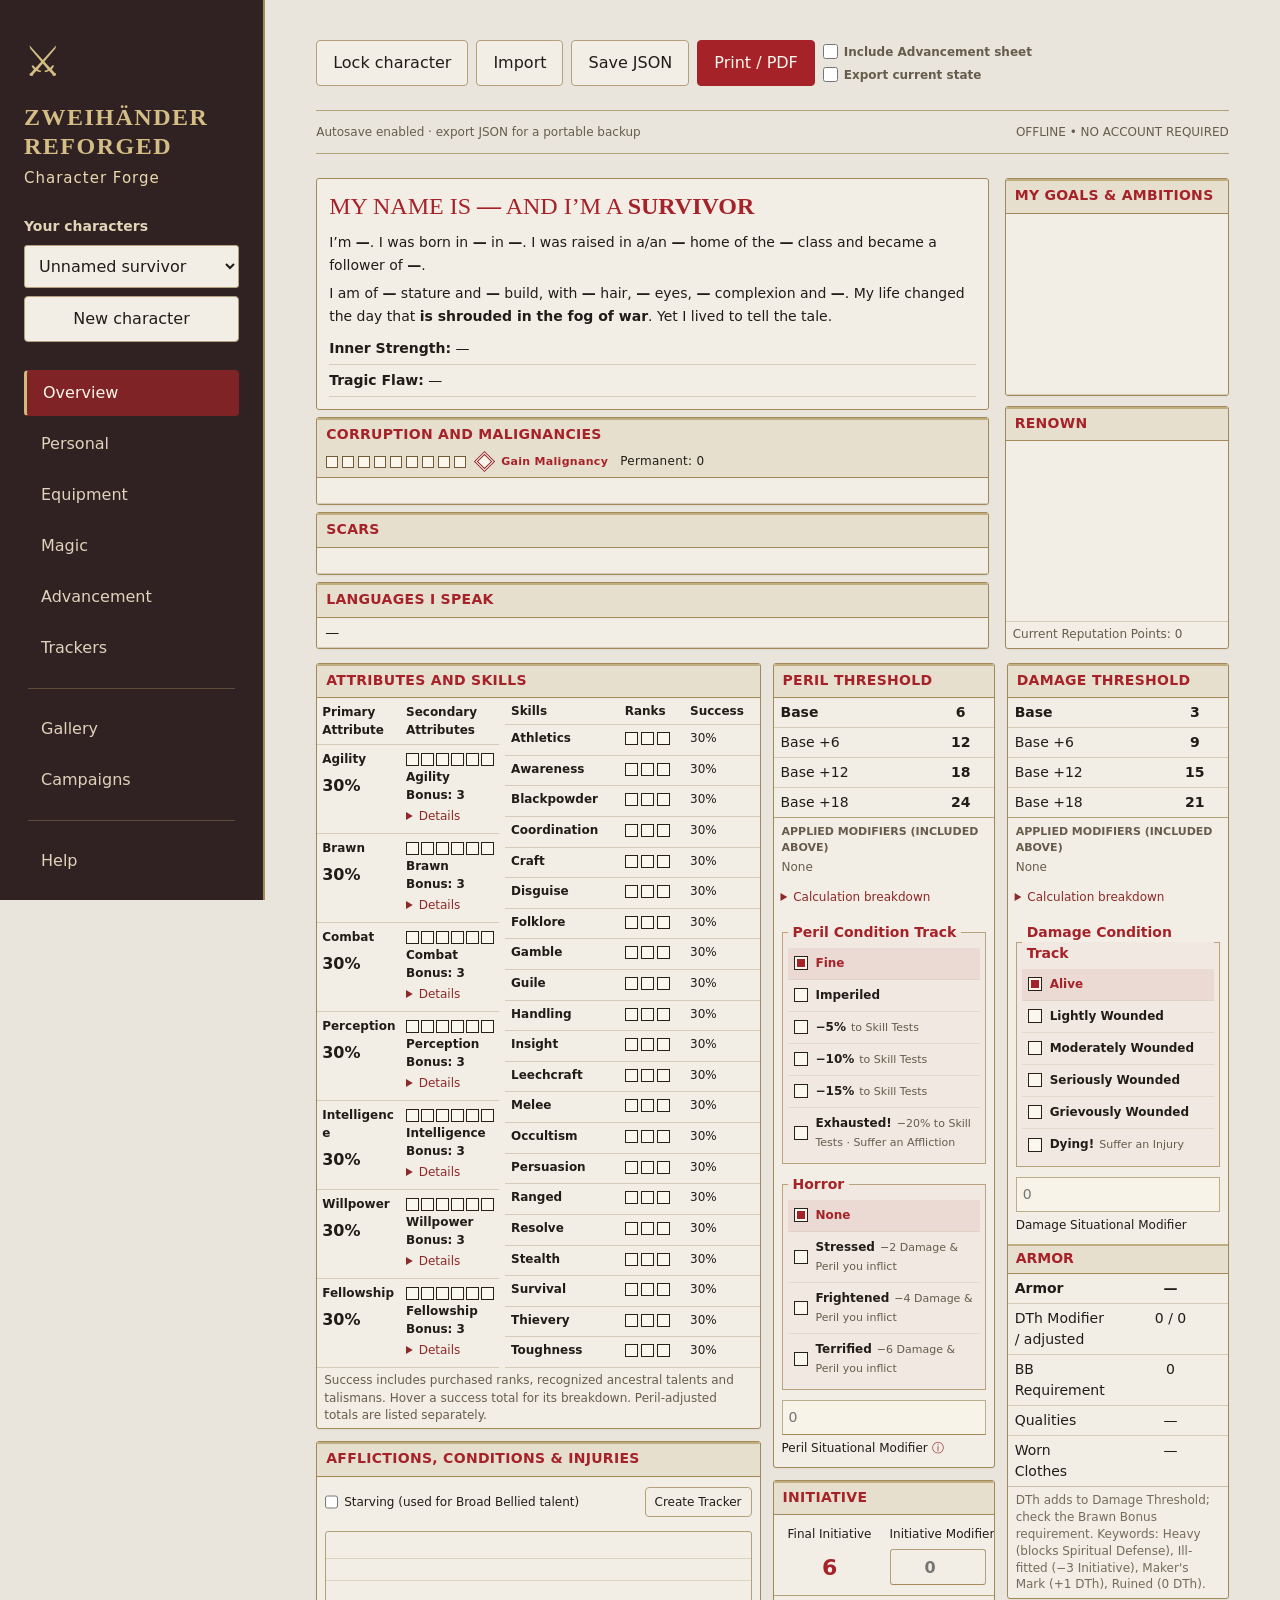
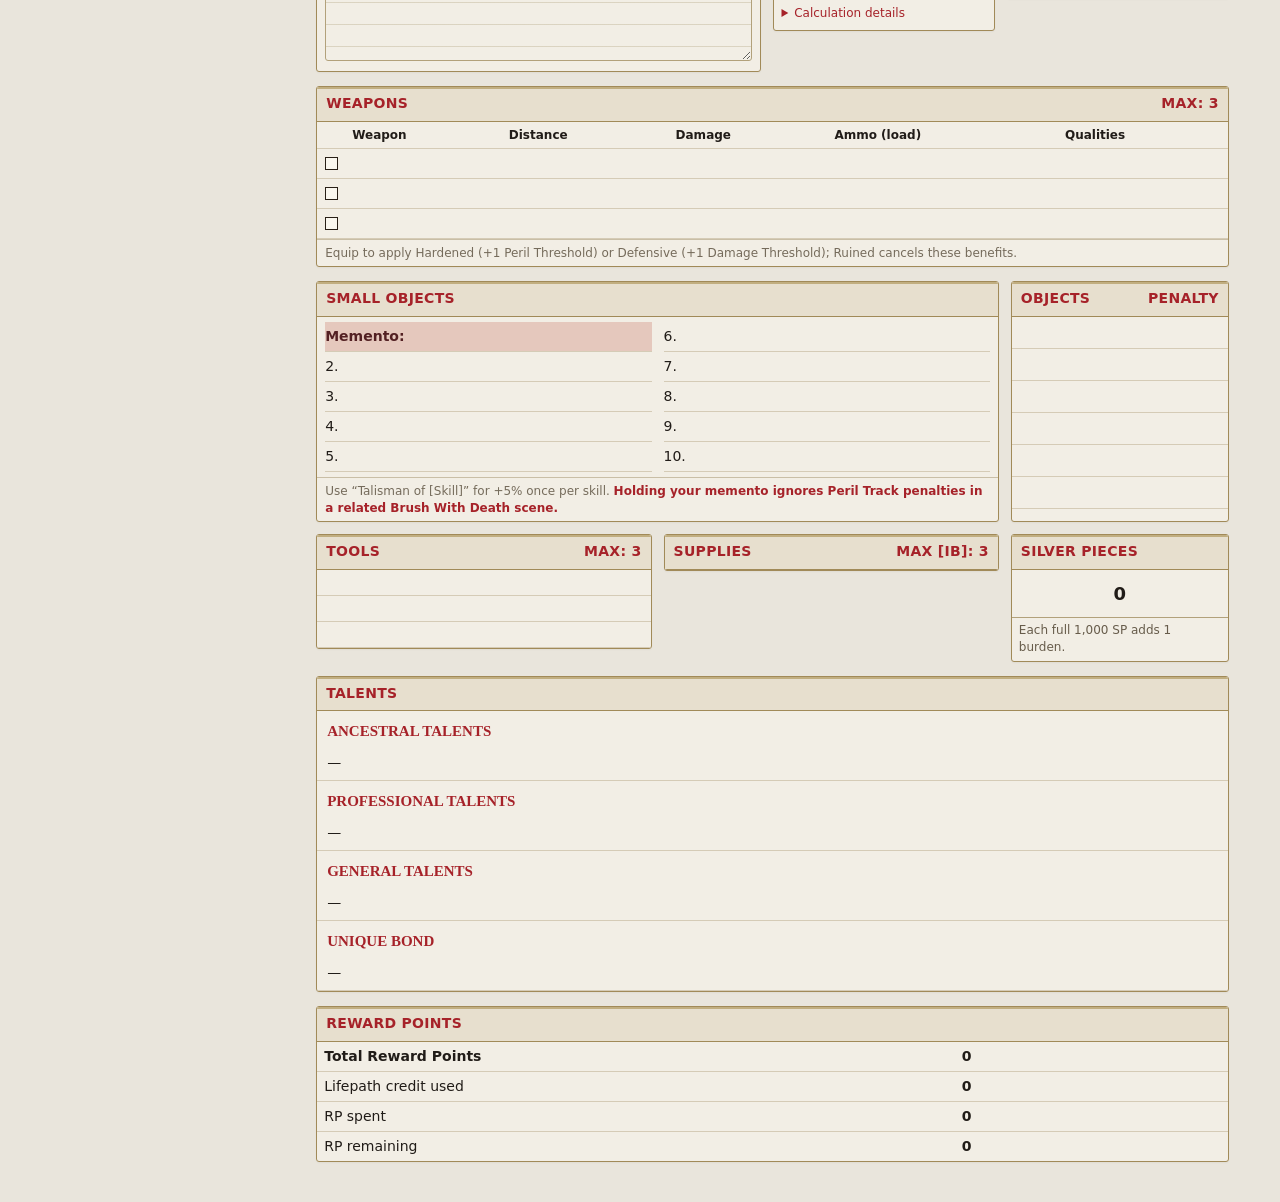
==== Character Forge.html @ 7276c1b5 "Release 1.1.5: sync trackers to Overview and print all condition notes together" ====
<!doctype html><html lang="en"><head><meta charset="utf-8"><meta name="viewport" content="width=device-width,initial-scale=1"><title>Zweihänder • Character Forge</title><style>:root{color-scheme:light;--ink:#252b28;--accent:#763c32;--line:#cecbbf;--paper:#f6f3ea}*{box-sizing:border-box}body{margin:0;background:var(--paper);color:var(--ink);font:16px/1.5 system-ui,sans-serif}aside{position:fixed;inset:0 auto 0 0;width:265px;background:#202b27;color:#efeee3;padding:30px 24px;overflow:auto}.sigil{font-size:42px;color:#c8ad74}h1{font: bold 25px Georgia,serif;letter-spacing:2px;margin:10px 0}.eyebrow{font-size:12px;letter-spacing:2px;font-weight:700}.library-label{display:block;font-size:14px;margin-top:28px}aside select{margin:8px 0}button,select,input,textarea{font:inherit}button{border:1px solid var(--line);background:#fffdf6;padding:10px 16px;border-radius:4px;cursor:pointer;color:var(--ink)}button:hover{background:#e5ddc9}button:focus-visible,input:focus-visible,select:focus-visible,textarea:focus-visible{outline:3px solid #b18a48;outline-offset:2px}.primary{background:var(--accent);color:white;border-color:var(--accent)}nav{display:grid;gap:5px;margin-top:28px}nav button{background:transparent;color:#d3d8cf;text-align:left;border-color:transparent}nav button.active{background:#35463d;color:white;border-left:3px solid #c8ad74}aside #new{width:100%}.footnote{font-size:12px;color:#aeb8ad;margin-top:32px}main{margin-left:265px;padding:40px 4vw;max-width:1800px}header{display:flex;justify-content:space-between;align-items:center;gap:20px}h2{font:42px/1.1 Georgia,serif;margin:12px 0}header p{color:#697066}.actions{display:flex;gap:8px;flex-wrap:wrap}.statusbar{border-block:1px solid var(--line);display:flex;justify-content:space-between;padding:12px 0;margin:24px 0;color:#626b60;font-size:12px;gap:10px}h3{font:25px Georgia,serif;margin:0 0 20px}h4{margin:0 0 12px}.card{background:#fffdf7;border:1px solid var(--line);padding:24px;margin-bottom:20px;border-radius:5px}.fields{display:grid;grid-template-columns:repeat(3,minmax(0,1fr));gap:18px}label{display:block;font-size:14px;font-weight:600}input,select,textarea{width:100%;min-width:0;border:1px solid #b7bdb2;background:#fffefa;color:var(--ink);padding:10px;border-radius:3px;margin-top:6px}textarea{min-height:100px;resize:vertical}input[type=checkbox]{width:24px;height:24px;display:block;accent-color:var(--accent)}.attribute-grid{display:grid;grid-template-columns:repeat(7,1fr);gap:10px;margin-bottom:24px}.attribute{text-align:center;border:1px solid var(--line);border-top:3px solid var(--accent);background:#fffdf7;padding:16px 5px}.attribute strong{display:block;font:32px Georgia,serif}.attribute small{font-size:12px}.skill-grid{display:grid;grid-template-columns:repeat(3,1fr);gap:0 30px}.skill{display:flex;justify-content:space-between;gap:8px;padding:9px 0;border-bottom:1px solid #deded4}.skill small{color:#6d746b}.summary{display:flex;gap:25px;flex-wrap:wrap}.summary strong{font-size:26px;display:block}.muted,footer{color:#6b7369;font-size:14px}footer{padding:24px 0}.record{border-top:1px solid var(--line);padding-top:15px;margin-top:15px}summary{cursor:pointer;padding:8px 0;font-weight:600}.empty{padding:20px}.print-only{display:none}@media(max-width:1100px){aside{width:220px;padding:25px 16px}main{margin-left:220px;padding:30px 24px}.fields{grid-template-columns:repeat(2,minmax(0,1fr))}.attribute-grid{grid-template-columns:repeat(4,1fr)}header{align-items:flex-start;flex-direction:column}}@media(max-width:650px){aside{position:static;width:auto;padding:18px}aside .sigil,aside .footnote{display:none}nav{display:flex;overflow:auto;margin-top:15px}nav button{white-space:nowrap}main{margin:0;padding:22px 16px}.fields,.skill-grid{grid-template-columns:1fr}.attribute-grid{grid-template-columns:repeat(2,1fr)}h2{font-size:34px}.statusbar span:last-child{display:none}}@media print{@page{size:A4;margin:12mm}body{background:white;font-size:10pt}aside,header .actions,.statusbar,footer,.no-print{display:none!important}main{margin:0;padding:0;max-width:none}header{margin-bottom:20px}h2{font-size:28pt}.card{break-inside:avoid;padding:12px;margin-bottom:12px}.fields{grid-template-columns:repeat(3,1fr);gap:10px}input,select,textarea{padding:3px;border:0;border-bottom:1px solid #aaa;background:white;font-size:10pt}label{font-size:9pt}.attribute-grid{grid-template-columns:repeat(7,1fr)}.attribute strong{font-size:20pt}.skill-grid{grid-template-columns:repeat(3,1fr)}details{display:block}summary{display:none}.print-only{display:block}}

/* Advancement follows the ruled, horizontal layout of the supplied sheet. */
.advancement-card{padding:0;border:1px solid #37342e;border-radius:3px;background:#eeede7;overflow:hidden}
.advancement-card h3{margin:0;padding:10px 12px;background:#34312c;color:#fffdf5;font:700 16px/1.4 system-ui,sans-serif;text-transform:uppercase}
.advancement-card h3 small{font-size:12px;font-weight:500;margin-left:6px;white-space:nowrap}
.profession-name{padding:10px 12px 6px}
.profession-name label,.reward-grid label{display:flex;flex-direction:column-reverse;gap:4px;font-weight:400}
.profession-name .field-caption,.reward-grid .field-caption{font-size:12px;text-transform:uppercase;color:#65665b}
.advancement-card input:not([type=checkbox]),.advancement-card select,.advancement-card output{background:#e0dfcd;border:1px solid #b4ae86;border-radius:0;min-height:36px;margin:0;padding:7px 10px;font-size:14px;line-height:1.4}
.advance-rows{padding:0 12px}
.advance-row{display:grid;grid-template-columns:minmax(150px,1.1fr) minmax(0,5fr) 112px;gap:12px;align-items:center;padding:2px 0;border-bottom:1px solid #d0cdbd;break-inside:avoid}
.advance-label{font-size:14px;font-weight:500;line-height:1.3}
.advance-controls{min-width:0;display:grid;grid-template-columns:minmax(0,1fr)}
.advance-controls.talent-controls{grid-template-columns:minmax(125px,1fr) minmax(0,5fr);gap:10px}
.advance-controls label{min-width:0}
.advance-controls .field-caption{position:absolute;width:1px;height:1px;padding:0;margin:-1px;overflow:hidden;clip-path:inset(50%);white-space:nowrap}
.advance-purchase label{display:flex;flex-direction:row-reverse;justify-content:center;align-items:center;gap:6px;font-size:12px;font-weight:400}
.advance-purchase input[type=checkbox]{display:inline-block;flex:0 0 16px;width:16px;height:16px;margin:0;accent-color:#763c32}
.adv-note{font-size:12px;color:#626458;border-top:1px solid #a9a797;margin:8px 0 0;padding:5px 12px}
.reward-grid{display:grid;grid-template-columns:repeat(2,minmax(0,1fr));gap:10px 16px;padding:12px}
.reward-grid output{display:block;width:100%}
@media(max-width:1000px){.advance-row{grid-template-columns:140px minmax(0,1fr) 94px;gap:8px}.advance-controls.talent-controls{grid-template-columns:minmax(0,1fr)} }
@media(max-width:650px){.advance-row{grid-template-columns:minmax(0,1fr) 100px;padding:10px 0;gap:6px 12px}.advance-label{grid-column:1}.advance-controls{grid-column:1;grid-row:auto}.advance-purchase{grid-column:2;grid-row:span 2;align-self:center}.advance-row .advance-label{grid-row:auto}.advance-purchase label{justify-content:flex-start}.reward-grid{grid-template-columns:1fr}}
@media print{.advancement-card{break-inside:auto;background:white}.advancement-card h3{background:#e4e4e4;color:black;font-size:11pt;break-after:avoid}.advance-row{grid-template-columns:125px minmax(0,1fr) 85px;gap:6px;padding:1px 0}.advance-controls.talent-controls{grid-template-columns:minmax(90px,1fr) minmax(0,3fr)}.advancement-card input:not([type=checkbox]),.advancement-card select,.advancement-card output{background:white;min-height:25px;padding:3px 5px;font-size:9pt}.advance-label{font-size:9pt}.advance-purchase label{font-size:8pt}.profession-name{break-after:avoid}.reward-grid{grid-template-columns:repeat(2,minmax(0,1fr))}}
@media screen and (max-width:650px){.advance-row .advance-label{grid-row:1}.advance-row .advance-controls{grid-row:2}.advance-row .advance-purchase{grid-row:1 / span 2}}

.token-portrait{display:block;width:256px;height:256px;max-width:100%;object-fit:cover;border:1px solid var(--line);border-radius:4px;background:#fffdf7}
.token-portrait[hidden]{display:none}
.character-heading{min-width:0;overflow-wrap:anywhere}
.portrait-editor{grid-column:1 / -1;border-top:1px solid var(--line);padding-top:14px}
.portrait-editor input[type=file]{max-width:520px}
/* Reserve a separate 3/12 column; image changes never resize the content column. */
header{display:grid;grid-template-columns:minmax(0,9fr) minmax(0,3fr);gap:24px;align-items:start}
.header-main{min-width:0}
.header-main .actions{margin-top:20px}
.portrait-slot{width:100%;max-width:256px;aspect-ratio:1;justify-self:end;position:relative}
.portrait-slot .header-portrait{position:absolute;inset:0;width:100%;height:100%;max-width:100%;object-fit:cover}
@media(max-width:650px){header{gap:12px}.header-main h2{font-size:28px}.header-main .actions{gap:6px}.header-main .actions button{padding:8px 10px}}
@media print{header{display:grid;grid-template-columns:minmax(0,9fr) minmax(0,3fr);gap:6mm;align-items:start}.portrait-slot{max-width:40mm}.portrait-editor{display:none!important}}

/* Personal sheet: reference layout with a 9:3 main/sidebar split. */
.personal-layout{display:grid;grid-template-columns:minmax(0,9fr) minmax(0,3fr);gap:4px 18px;align-items:start}
.personal-layout>div{min-width:0}
.personal-card{padding:0;margin:0 0 4px;border:1px solid #37342e;border-radius:3px;background:#eeede7;overflow:hidden}
.personal-card h3{margin:0;padding:7px 10px;background:#34312c;color:#fffdf5;font:700 16px/1.4 system-ui,sans-serif;text-transform:uppercase}
.personal-fields{padding:8px 10px 12px;display:grid;grid-template-columns:repeat(4,minmax(0,1fr));gap:10px 14px}
.personal-fields>label{display:flex;flex-direction:column-reverse;justify-content:flex-end;gap:4px;min-width:0;font-weight:400}
.personal-fields .field-caption{font-size:12px;text-transform:uppercase;color:#606455;overflow-wrap:anywhere}
.personal-fields input:not([type=file]),.personal-fields textarea{background:#e0dfcd;border:1px solid #b4ae86;border-radius:0;margin:0;padding:7px 10px;font-size:14px;min-height:34px}
.personal-identity .personal-fields>label:last-child,.personal-appearance .personal-fields>label:last-child{grid-column:span 2}
.personal-fields .portrait-editor{grid-column:auto;min-width:0;border:0;padding:0}
.personal-fields .portrait-editor>label{font-size:12px;font-weight:400;text-transform:uppercase;color:#606455}
.personal-fields .portrait-editor input[type=file]{width:100%;padding:4px;margin:4px 0;background:#e0dfcd;border-color:#b4ae86;font-size:12px;border-radius:0}
.personal-fields .portrait-editor p{font-size:12px;line-height:1.3;margin:2px 0}
.personal-fields .portrait-editor button{font-size:12px;padding:3px 6px}
.personal-attributes .personal-fields{grid-template-columns:1fr;gap:3px}
.personal-attributes .personal-fields>label{display:grid;grid-template-columns:minmax(0,3fr) minmax(0,2fr);align-items:center;gap:8px}
.personal-attributes .field-caption{font-size:14px;text-transform:none;color:var(--ink)}
.personal-note{border-top:1px solid #aaa99b;font-size:12px;color:#606455;padding:5px 10px;margin:0 0 8px}
.personal-bond .personal-fields,.personal-goals .personal-fields,.personal-reputation .personal-fields{grid-template-columns:1fr}
.personal-card textarea{min-height:130px}
.personal-alignment .personal-fields{grid-template-columns:repeat(6,minmax(0,1fr))}
.personal-alignment .personal-fields>label{grid-column:1 / -1}
.personal-alignment .personal-fields>label:nth-last-child(2){grid-column:span 5}
.personal-alignment .personal-fields>label:last-child{grid-column:span 1;justify-content:flex-end}
.personal-bottom-side .personal-card textarea{min-height:130px}
@media screen and (max-width:1100px){.personal-layout{grid-template-columns:minmax(0,8fr) minmax(0,4fr);gap:8px}.personal-fields{gap:8px;grid-template-columns:repeat(2,minmax(0,1fr))}.personal-attributes .personal-fields>label{grid-template-columns:minmax(0,1fr) 60px}}
@media screen and (max-width:700px){.personal-layout{grid-template-columns:1fr}.personal-top-side{grid-row:2}.personal-bottom-main{grid-row:3}.personal-bottom-side{grid-row:4}.personal-alignment .personal-fields>label:nth-last-child(2){grid-column:1 / -1}.personal-alignment .personal-fields>label:last-child{grid-column:1 / -1}}
@media print{.personal-layout{grid-template-columns:minmax(0,9fr) minmax(0,3fr);gap:3mm}.personal-card h3{background:#e4e4e4;color:black;font-size:10pt}.personal-fields{gap:2mm;padding:2mm}.personal-fields .field-caption,.personal-note{font-size:7pt}.personal-fields input:not([type=file]),.personal-fields textarea{background:white;font-size:8pt;padding:2px 4px;min-height:22px}.personal-card textarea,.personal-bottom-side .personal-card textarea{min-height:25mm}.personal-attributes .field-caption{font-size:8pt}.personal-alignment{break-inside:auto}.personal-alignment label{break-inside:avoid}.personal-layout>div{min-width:0}}

.portrait-column{min-width:0;width:100%;max-width:256px;justify-self:end}
.portrait-column .portrait-editor{margin-top:10px;border:0;padding:0;min-width:0}
.portrait-column .portrait-editor>label{font-size:14px}
.portrait-file-picker{position:relative;display:flex;align-items:center;gap:8px;min-width:0;margin-top:6px;padding:5px;border:1px solid #b7bdb2;background:#fffefa;border-radius:3px}
.portrait-choose{flex:0 0 auto;font-size:12px;padding:5px 7px;border:1px solid var(--line);background:#eeeae0;border-radius:3px;cursor:pointer}
#portrait-filename{min-width:0;overflow:hidden;text-overflow:ellipsis;white-space:nowrap;font-size:12px}
.portrait-file-picker #portrait-upload{position:absolute;inset:0;width:100%;height:100%;opacity:0;cursor:pointer;margin:0;padding:0}
.portrait-file-picker:focus-within{outline:3px solid #b18a48;outline-offset:2px}
.portrait-column #portrait-help{font-size:12px;line-height:1.4;margin:6px 0}
.portrait-column #remove-portrait{font-size:12px;padding:5px 8px}
@media print{.portrait-column{max-width:40mm}}

/* Equipment uses lined ledger panels and aligned weapon/supply columns. */
.equipment-layout{display:grid;grid-template-columns:repeat(4,minmax(0,1fr));grid-template-areas:"armor armor armor armor" "weapons weapons weapons weapons" "tools objects objects silver" "titles burden burden supplies";gap:12px 16px;align-items:start}
.equipment-card{padding:0;margin:0;border:1px solid #37342e;border-radius:3px;background:#eeede7;overflow:hidden;min-width:0}
.equipment-card h3{margin:0;padding:5px 8px;background:#34312c;color:#fffdf5;font:700 14px/1.4 system-ui,sans-serif;text-transform:uppercase}
.equipment-armor{grid-area:armor}.equipment-weapons{grid-area:weapons}.equipment-initiative{grid-area:initiative}.equipment-tools{grid-area:tools}.equipment-objects{grid-area:objects}.equipment-supplies{grid-area:supplies}.equipment-titles{grid-area:titles}.equipment-burden{grid-area:burden}.equipment-silver{grid-area:silver}.equipment-capacity{grid-area:capacity}
.equipment-card input:not([type=checkbox]),.equipment-card textarea{border:0;border-bottom:1px solid #92938a;border-radius:0;background:transparent;margin:0;padding:5px 3px;min-height:30px;font-size:14px}
.equipment-card textarea{min-height:65px}
.equipment-card label{min-width:0}
.equipment-table{width:100%;border-collapse:collapse;table-layout:fixed}
.equipment-table th{font-size:12px;text-align:left;padding:3px 5px;font-weight:700}
.equipment-table td{padding:0 5px;vertical-align:top;border-bottom:1px solid #d2d2c7}
.equipment-table .field-caption,.equipment-lines .field-caption,.equipment-object .field-caption,.equipment-silver-field .field-caption{position:absolute;width:1px;height:1px;overflow:hidden;clip-path:inset(50%);white-space:nowrap}
.equipment-weapons th:first-child{width:70px}.equipment-weapons th:nth-child(2){width:20%}.equipment-weapons th:last-child{width:27%}
.equipment-table input[type=checkbox]{width:16px;height:16px;margin:9px 0;accent-color:var(--accent)}
.equipment-table-scroll{overflow-x:auto}.equipment-weapons table{min-width:660px}
.equipment-lines,.equipment-objects-list,.equipment-silver-field,.equipment-initiative-field,.equipment-burden-fields,.equipment-armor-fields,.equipment-capacity>.fields{padding:5px 8px}
.equipment-lines label{display:block}.equipment-objects-list{display:grid;grid-template-rows:repeat(5,auto);grid-auto-flow:column;grid-template-columns:repeat(2,minmax(0,1fr));gap:0 12px}
.equipment-object{display:flex;gap:5px;align-items:center;min-width:0;font-size:12px;border-bottom:1px solid #92938a}.equipment-object label{flex:1}.equipment-object input{border-bottom:0!important}.memento-line{background:#ddc6be}
.equipment-supplies th:last-child{width:68px}.equipment-silver-field input{text-align:center;font-weight:700}
.equipment-note{font-size:12px;color:#606455;line-height:1.4;margin:0;padding:4px 8px;border-top:1px solid #bcbcaf}
.equipment-armor-fields{display:grid;grid-template-columns:2fr 1fr 1fr;gap:8px}.equipment-armor-fields label:nth-last-child(-n+2){grid-column:span 3}
.equipment-armor-fields label,.equipment-burden-fields label,.equipment-initiative-field label,.equipment-capacity label{display:flex;flex-direction:column-reverse;gap:3px;font-weight:400}
.equipment-card .field-caption{font-size:12px;color:#606455}
.equipment-burden-fields{display:grid;grid-template-columns:minmax(0,4fr) minmax(70px,1fr);gap:10px}.equipment-capacity>.fields{grid-template-columns:repeat(2,minmax(0,1fr))}
@media screen and (max-width:1150px){.equipment-layout{grid-template-columns:repeat(3,minmax(0,1fr));grid-template-areas:"armor armor armor" "weapons weapons weapons" "tools objects objects" "supplies burden burden" "titles titles silver"}}
@media screen and (max-width:700px){.equipment-layout{grid-template-columns:1fr;grid-template-areas:"armor" "weapons" "tools" "objects" "supplies" "titles" "burden" "silver"}}
@media print{.equipment-layout{gap:2mm;grid-template-columns:repeat(4,minmax(0,1fr));grid-template-areas:"armor armor armor armor" "weapons weapons weapons weapons" "tools objects objects silver" "titles burden burden supplies"}.equipment-card h3{background:#e4e4e4;color:black;font-size:9pt}.equipment-card input:not([type=checkbox]),.equipment-card textarea{font-size:8pt;padding:2px;min-height:20px}.equipment-card .field-caption,.equipment-table th,.equipment-note{font-size:7pt}.equipment-weapons table{min-width:0}.equipment-weapons th:first-child{width:35px}.equipment-supplies th:last-child{width:28px}.equipment-objects-list{gap:0 2mm}.equipment-card{background:white}.equipment-table-scroll{overflow:visible}}

/* Keep panel headers separate from their inner field grids. */
.equipment-card{display:block}
.equipment-card h3{display:block;width:100%}
.equipment-objects-list{align-items:start;padding:8px 10px;gap:4px 16px}
.equipment-object{min-height:34px}
.equipment-object>span{flex:0 0 auto}
.equipment-object input{width:100%;min-width:0}
.equipment-armor-fields{grid-template-columns:minmax(0,2fr) minmax(0,1fr) minmax(0,1fr) minmax(0,2fr);align-items:start}
.equipment-armor-fields label:nth-last-child(-n+2){grid-column:auto}
.equipment-armor-fields label:last-child{grid-column:1 / -1}
.equipment-burden-fields .field-caption{font-size:12px}
@media screen and (max-width:700px){.equipment-armor-fields{grid-template-columns:repeat(2,minmax(0,1fr))}.equipment-objects-list{gap:4px 10px}}

.personal-corruption .personal-fields{grid-template-columns:repeat(2,minmax(0,1fr));gap:8px}
.magic-card{padding:0;border:1px solid #37342e;border-radius:3px;background:#eeede7;overflow:hidden;margin-bottom:16px}
.magic-section-heading{display:flex;align-items:center;gap:12px;background:#34312c;color:#fffdf5;padding:7px 10px}
.magic-section-heading h3{font:700 16px/1.4 system-ui,sans-serif;text-transform:uppercase;margin:0;flex:1}
.magic-section-heading>span{font-size:12px;white-space:nowrap}
.magic-section-heading button,.magic-record-heading button{padding:5px 10px;font-size:14px}
.magic-section-heading button:disabled{opacity:.5;cursor:default}
.magic-record{padding:10px 12px 14px;border-bottom:1px solid #aaa99b;break-inside:avoid}
.magic-record:last-child{border-bottom:0}
.magic-record-heading{display:flex;align-items:center;justify-content:space-between;gap:12px;margin-bottom:8px}
.magic-record-heading h4{font-size:14px;text-transform:uppercase;margin:0}
.magic-fields{display:grid;grid-template-columns:repeat(3,minmax(0,1fr));gap:10px 14px}
.magic-fields>div{min-width:0}
.magic-fields label{display:flex;flex-direction:column-reverse;gap:4px;font-weight:400}
.magic-fields .field-caption{font-size:12px;text-transform:uppercase;color:#606455}
.magic-fields input,.magic-fields select,.magic-fields textarea{background:#e0dfcd;border:1px solid #b4ae86;border-radius:0;margin:0;padding:7px 10px;font-size:14px;min-height:36px}
.magic-fields textarea{min-height:110px}
.magic-empty{margin:0;padding:20px 12px;color:#626458;font-size:14px}
@media screen and (max-width:850px){.magic-fields{grid-template-columns:repeat(2,minmax(0,1fr))}.magic-long-field{grid-column:1 / -1}}
@media screen and (max-width:500px){.magic-fields{grid-template-columns:1fr}.personal-corruption .personal-fields{grid-template-columns:1fr}}
@media print{.magic-card{background:white;break-inside:auto}.magic-section-heading{background:#e4e4e4;color:black;break-after:avoid}.magic-section-heading h3{font-size:10pt}.magic-fields{grid-template-columns:repeat(3,minmax(0,1fr));gap:2mm}.magic-fields input,.magic-fields select,.magic-fields textarea{background:white;font-size:8pt;padding:3px;min-height:22px}.magic-fields .field-caption{font-size:7pt}.magic-fields textarea{min-height:20mm}.magic-record{padding:2mm}.magic-record-heading h4{font-size:9pt}}

/* One compact image-control line immediately beneath Identity. */
#portrait-controls .portrait-editor{display:flex;align-items:center;gap:10px;min-width:0;border:1px solid #aaa99b;background:#eeede7;margin:0 0 4px;padding:6px 10px;grid-column:auto}
#portrait-controls .portrait-editor>label{flex:0 0 auto;font-size:12px;font-weight:500;white-space:nowrap}
#portrait-controls .portrait-file-picker{flex:1;min-width:100px;margin:0;padding:3px;max-width:360px}
#portrait-controls #portrait-help{font-size:12px;line-height:1.3;margin:0;min-width:0}
#portrait-controls #remove-portrait{flex:0 0 auto;padding:5px 8px;font-size:12px;white-space:nowrap}
#portrait-controls .portrait-choose{white-space:nowrap}
@media screen and (max-width:1000px){#portrait-controls #portrait-help{display:none}}
@media screen and (max-width:500px){#portrait-controls .portrait-editor{gap:5px;padding:5px}#portrait-controls .portrait-editor>label{font-size:11px}#portrait-controls #remove-portrait{font-size:11px;padding:5px}#portrait-controls .portrait-file-picker{min-width:0}}

/* Readable rule hints stay close to the input they explain. */
.info-label{font-size:12px;line-height:1.45;color:#606455;padding:4px 7px;text-transform:none;font-weight:400}
.field-hint{display:none;border-left:2px solid #9d8051;background:#e8e3d5;margin-top:4px;padding:5px 7px;max-width:100%;overflow-wrap:anywhere}
label:focus-within>.field-hint{display:block}
label:has(>.field-hint)>.field-caption::after{content:" ⓘ";color:#7b5934}
label:has(>.field-hint){position:relative}
label:has(>.field-hint)>input,label:has(>.field-hint)>select{border-bottom-color:#9d8051}
.overview-mode header{grid-template-columns:1fr}
.overview-mode header .portrait-column,.overview-mode header .character-heading{display:none}
.overview-mode .header-main .actions{margin-top:0}
.sheet-overview{gap:8px 16px;align-items:start}
.sheet-bio{min-width:0}.sheet-portrait{}.sheet-skills-panel{}.sheet-peril{}.sheet-damage{}.sheet-weapons-panel{}.sheet-initiative{}.sheet-tools{}.sheet-objects{}.sheet-supplies{}.sheet-titles{}.sheet-burden{}.sheet-silver{}.sheet-talents{}.sheet-ledger{}
.sheet-panel,.sheet-story{background:#eeede7;border:1px solid #37342e;border-radius:3px;overflow:hidden;min-width:0;margin:0 0 4px}
.sheet-panel h3,.sheet-subheading{background:#34312c;color:#fffdf5;padding:5px 8px;font:700 14px/1.4 system-ui,sans-serif;margin:0;text-transform:uppercase}
.sheet-story{padding:8px 10px}.sheet-story h2{font:22px/1.3 Georgia,serif;text-transform:uppercase;margin:0 0 8px}.sheet-story p{margin:5px 0;font-size:14px;line-height:1.5}.story-line{font-size:14px;padding:5px 0;border-bottom:1px solid #bcbcaf}
.sheet-portrait img{display:block;width:100%;max-width:256px;height:auto;aspect-ratio:1;object-fit:cover;margin:0 auto;border:1px solid #bcbcaf;border-radius:3px}
.sheet-text{white-space:pre-wrap;overflow-wrap:anywhere;font-size:14px;line-height:1.5;padding:4px 8px;min-height:26px;border-bottom:1px solid #c8c8bc}
.sheet-values,.sheet-skills,.sheet-attributes,.sheet-weapons{border-collapse:collapse;width:100%;font-size:14px}
.sheet-values th,.sheet-values td,.sheet-skills th,.sheet-skills td,.sheet-attributes th,.sheet-attributes td,.sheet-weapons th,.sheet-weapons td{padding:4px 7px;border-bottom:1px solid #d2d2c7;text-align:left;vertical-align:top;overflow-wrap:anywhere}
.sheet-values th{font-weight:400;width:70%}.sheet-values td{font-weight:600}.sheet-values tr:first-child th,.sheet-values tr:first-child td{font-weight:700}
.attributes-skills-layout{display:grid;grid-template-columns:minmax(0,1fr) minmax(0,1.1fr);gap:6px}.sheet-attributes,.sheet-skills{font-size:12px}.sheet-skills th,.sheet-skills td{padding:3px 5px}.sheet-attributes th,.sheet-attributes td{padding:5px}
.sheet-attributes td{width:50%}.attribute-score{display:block;font-size:16px;font-weight:600;margin-top:6px}.rank-marks{white-space:nowrap;font-size:14px;letter-spacing:1px;display:inline-flex;gap:1px}.current-skill{display:block;font-size:11px;color:#853f31;white-space:nowrap}
.calculation-breakdown,.attribute-breakdown{padding:3px 7px;font-size:12px}.calculation-breakdown summary,.attribute-breakdown summary{font-size:12px;padding:3px 0;font-weight:400;color:#715031}.attribute-breakdown{padding:0}.calculation-breakdown table,.attribute-breakdown table{font-size:12px}
.overview-controls{display:grid;gap:10px;padding:10px 8px}.overview-controls label{font-size:12px;font-weight:500;display:flex;flex-direction:column-reverse;gap:4px}.overview-controls input,.overview-controls select{margin:0;background:#e0dfcd;border:1px solid #b4ae86;border-radius:0;padding:6px;font-size:14px}.overview-controls input[type=checkbox]{width:18px;height:18px}
.sheet-table-scroll{overflow-x:auto}.sheet-weapons{min-width:620px;font-size:14px}.sheet-weapons th{font-size:12px}.sheet-weapons td{white-space:pre-wrap}
.sheet-objects-list{display:grid;grid-template-rows:repeat(5,auto);grid-auto-flow:column;grid-template-columns:repeat(2,minmax(0,1fr));gap:0 12px;padding:5px 8px}.sheet-objects-list>div{font-size:14px;padding:4px 0;border-bottom:1px solid #92938a;overflow-wrap:anywhere;min-height:30px}.sheet-memento{background:#ddc6be}
.talent-heading{text-transform:uppercase;font-size:12px;padding:8px;margin:0}.sheet-talents .sheet-text{border-bottom:1px solid #c8c8bc}
@media screen and (max-width:1400px){.sheet-overview{}.sheet-skills-panel .attributes-skills-layout{grid-template-columns:minmax(0,1fr) minmax(0,1.4fr)}}
@media screen and (max-width:850px){.sheet-overview{}.sheet-portrait:empty{display:none}.sheet-portrait img{max-width:180px}.attributes-skills-layout{overflow-x:auto}}
@media screen and (max-width:550px){.sheet-overview{display:flex;flex-direction:column;gap:10px}.sheet-overview>*{width:100%}.attributes-skills-layout,.sheet-skills-panel .attributes-skills-layout{grid-template-columns:1fr}.sheet-attributes td{padding:6px}.sheet-story h2{font-size:19px}}
@media print{.overview-mode header{display:none}.sheet-overview{gap:2mm;}.sheet-panel,.sheet-story{background:white;break-inside:avoid}.sheet-panel h3,.sheet-subheading{background:#e4e4e4;color:black;font-size:8pt;padding:2px 4px}.sheet-story h2{font-size:13pt}.sheet-story p,.story-line,.sheet-text,.sheet-values,.sheet-weapons,.sheet-objects-list>div{font-size:8pt}.sheet-skills,.sheet-attributes{font-size:7pt}.sheet-values td,.sheet-values th,.sheet-skills td,.sheet-skills th,.sheet-attributes td,.sheet-attributes th{padding:2px}.rank-marks{font-size:9pt;letter-spacing:0;gap:0}.attribute-score{font-size:10pt}.info-label{font-size:7pt;padding:2px 4px}.sheet-weapons{min-width:0}.sheet-weapons th{font-size:7pt}.overview-controls{gap:4px;padding:4px}.overview-controls label,.overview-controls input,.overview-controls select{font-size:7pt}.overview-controls input,.overview-controls select{padding:2px}.sheet-objects-list{gap:0 2mm}.current-skill{font-size:6pt}.calculation-breakdown,.attribute-breakdown,.field-hint{display:none!important}.attributes-skills-layout{gap:2px;grid-template-columns:minmax(0,1fr) minmax(0,1.1fr)}.sheet-portrait img{max-width:100%}.sheet-talents{break-inside:auto}}

/* Reforged palette, drawn from the supplied book-page reference. */
:root{--ink:#211c18;--accent:#a62229;--line:#b2a17b;--paper:#e9e5dc;--parchment:#f2eee5;--parchment-deep:#e6decd;--gold:#a18a58;--muted:#675c4b}
body{color:var(--ink);background:var(--paper)}
::selection{background:#d8ba8b;color:#211c18}
aside{background:#302222;color:#f2e9d7;border-right:2px solid var(--gold)}
aside h1,.sigil{color:#d4be86}
aside .eyebrow,aside .library-label{color:#e1d4b7}
aside .footnote{color:#c9bda6}
nav button{color:#e0d2bc}
nav button:hover{background:#49302e;color:#fff6e5}
nav button.active{background:#7f2327;color:#fff7e9;border-left-color:#d1b87b}
button{background:var(--parchment);border-color:var(--line);color:var(--ink)}
button:hover{background:#e4d9c1}
button.primary{background:var(--accent);border-color:var(--accent);color:#fff8ed}
button.primary:hover{background:#831b21}
button:focus-visible,input:focus-visible,select:focus-visible,textarea:focus-visible{outline-color:var(--gold)}
h2,h3,.talent-heading,.magic-record-heading h4{color:var(--accent)}
header p,.muted,footer,.statusbar,.info-label,.adv-note,.personal-note,.equipment-note,.magic-empty{color:var(--muted)}
input,select,textarea,.token-portrait,.card,.attribute,.portrait-file-picker{background:var(--parchment);border-color:var(--line);color:var(--ink)}
input[type=checkbox]{accent-color:var(--accent)}
.advancement-card,.personal-card,.equipment-card,.magic-card,.sheet-panel,.sheet-story{background:var(--parchment);border-color:var(--gold)}
.advancement-card h3,.personal-card h3,.equipment-card h3,.magic-section-heading,.sheet-panel h3,.sheet-subheading{background:#e7dfce;color:var(--accent);border-bottom:1px solid var(--gold);box-shadow:inset 0 2px 0 #c1ae80}
.magic-section-heading h3{color:var(--accent)}
.advancement-card input:not([type=checkbox]),.advancement-card select,.advancement-card output,.personal-fields input:not([type=file]),.personal-fields textarea,.magic-fields input,.magic-fields select,.magic-fields textarea,.overview-controls input,.overview-controls select{background:#f7f3e9;border-color:#bcae8a;color:var(--ink)}
.personal-fields .field-caption,.personal-note,.equipment-card .field-caption,.magic-fields .field-caption,.profession-name .field-caption,.reward-grid .field-caption{color:var(--muted)}
.personal-fields .portrait-editor input[type=file],#portrait-controls .portrait-editor{background:var(--parchment);border-color:var(--gold)}
.portrait-choose{background:var(--parchment-deep);border-color:var(--line)}
.equipment-card input:not([type=checkbox]),.equipment-card textarea{background:transparent;border-bottom-color:var(--line);color:var(--ink)}
.equipment-object,.sheet-objects-list>div,.sheet-text,.story-line,.sheet-values th,.sheet-values td,.sheet-skills th,.sheet-skills td,.sheet-attributes th,.sheet-attributes td,.sheet-weapons th,.sheet-weapons td,.sheet-talents .sheet-text,.advance-row{border-bottom-color:#d5cbb6}
.sheet-memento,.memento-line{background:#e5c8bd;color:#532023}
.field-hint{background:#ebe0c8;border-left-color:var(--gold);color:#51442e}
.calculation-breakdown summary,.attribute-breakdown summary,label:has(>.field-hint)>.field-caption::after{color:#8d2929}
label:has(>.field-hint)>input,label:has(>.field-hint)>select{border-bottom-color:var(--gold)}
.current-skill{color:var(--accent)}
@media print{body{background:white;color:#211c18}.card,.sheet-panel,.sheet-story,.advancement-card,.personal-card,.equipment-card,.magic-card{background:white}.advancement-card h3,.personal-card h3,.equipment-card h3,.magic-section-heading,.sheet-panel h3,.sheet-subheading{background:#f0eadc;color:#a62229;border-bottom-color:#a18a58;box-shadow:none}.magic-section-heading h3{color:#a62229}.advancement-card input:not([type=checkbox]),.advancement-card select,.advancement-card output,.personal-fields input:not([type=file]),.personal-fields textarea,.magic-fields input,.magic-fields select,.magic-fields textarea,.overview-controls input,.overview-controls select{background:white}}

/* Editorial sheet layout and the advancement talent reference. */
.talent-rule-guide{padding:0;background:var(--parchment);border:1px solid var(--gold);overflow:hidden}
.talent-rule-guide>h3{background:#e7dfce;color:var(--accent);font:700 16px/1.4 system-ui,sans-serif;text-transform:uppercase;border-bottom:1px solid var(--gold);margin:0;padding:10px 12px}
.talent-rule-guide>.info-label{padding:8px 12px;margin:0}
.talent-rule-columns{display:grid;grid-template-columns:2fr 1fr 1fr;gap:20px;padding:4px 12px 14px}
.talent-rule-columns h4{font:700 16px Georgia,serif;color:var(--accent);margin:4px 0 8px}
.talent-rule-columns dl{margin:0}.talent-rule-columns dl>div{padding:6px 0;border-bottom:1px solid #d5cbb6;break-inside:avoid}
.talent-rule-columns dt{font-size:13px;font-weight:700}.talent-rule-columns dd{font-size:13px;line-height:1.45;margin:2px 0 0;color:var(--muted)}
.sheet-magic{min-width:0}
.sheet-overview{row-gap:14px;}
.sheet-panel{margin-bottom:0;box-shadow:0 1px 2px #211c180a}.sheet-bio{display:grid;gap:7px}.sheet-bio>.sheet-panel,.sheet-bio>.sheet-story{margin:0}
.sheet-panel>h3{padding:7px 9px;letter-spacing:.3px}.sheet-story{padding:12px}.sheet-story h2{font-size:24px;line-height:1.25;margin-bottom:10px}.sheet-story p{line-height:1.65}
.sheet-portrait{padding-top:4px}.sheet-portrait img{box-shadow:0 2px 10px #211c181a;border:3px solid var(--parchment);outline:1px solid var(--line)}
.sheet-skills th,.sheet-skills td{padding:4px 6px}.sheet-values tr:last-child th,.sheet-values tr:last-child td{border-bottom:0}
.sheet-talents .talent-heading{font:700 15px Georgia,serif;color:var(--accent);padding:12px 10px 5px}.sheet-talents .sheet-text{padding:7px 10px}
.magic-readonly-section{margin-bottom:12px}.magic-readonly-grid{display:grid;grid-template-columns:repeat(2,minmax(0,1fr));gap:12px;padding:12px}
.magic-readonly-record{min-width:0;border:1px solid var(--line);background:#f7f3e9;padding:10px;break-inside:avoid}
.magic-readonly-record h4{color:var(--accent);font:700 18px Georgia,serif;margin:0 0 8px;padding-bottom:6px;border-bottom:1px solid var(--line);overflow-wrap:anywhere}
.magic-readonly-record dl{margin:0;display:grid;grid-template-columns:repeat(3,minmax(0,1fr));gap:8px 12px}
.magic-readonly-record dl>div{min-width:0}.magic-readonly-record dt{font-size:11px;text-transform:uppercase;font-weight:600;letter-spacing:.3px;color:var(--muted)}
.magic-readonly-record dd{font-size:14px;white-space:pre-wrap;overflow-wrap:anywhere;margin:3px 0 0;line-height:1.5}
.magic-readonly-long{grid-column:1 / -1}.magic-entry-count{font-size:12px;font-weight:400;margin-left:8px}
@media screen and (max-width:1400px){.sheet-overview{}}
@media screen and (max-width:1000px){.talent-rule-columns{grid-template-columns:1fr}.magic-readonly-grid{grid-template-columns:1fr}}
@media screen and (max-width:850px){.sheet-overview{}}

/* A separate fixed-page composition is measured before opening Print. */
#print-root{display:none}
body.printing #print-root{display:block;position:absolute;left:-10000px;top:0;width:190mm;color:var(--ink);background:white}
#print-root .print-page{width:190mm;height:276mm;box-sizing:border-box;margin:0;padding:0;position:relative;break-after:page;page-break-after:always}
#print-root .print-page:last-child{break-after:auto;page-break-after:auto}
#print-root .print-running-head{height:8mm;display:flex;align-items:center;justify-content:space-between;border-bottom:1px solid var(--gold);font:11px Georgia,serif;gap:10px}
#print-root .print-running-foot{height:6mm;display:flex;align-items:center;justify-content:space-between;border-top:1px solid var(--gold);font:9px system-ui,sans-serif;letter-spacing:1px}
#print-root .print-viewport{height:262mm;width:190mm;position:relative}
#print-root .print-body{width:190mm;padding:3mm 0;transform-origin:top left;box-sizing:border-box;color:var(--ink);background:white}
#print-root .print-bio-row{display:grid;grid-template-columns:minmax(0,3fr) minmax(0,1fr);gap:3mm;margin-bottom:3mm}
#print-root .print-bio-row>div:first-child{display:grid;gap:1.5mm}
#print-root .print-combat-row{display:grid;grid-template-columns:minmax(0,2fr) minmax(0,1fr) minmax(0,1fr);gap:2mm;align-items:start;margin-bottom:3mm}
#print-root .sheet-panel,#print-root .sheet-story{background:white;margin:0 0 2mm;box-shadow:none;border:1px solid var(--gold)}
#print-root .sheet-panel>h3,#print-root .sheet-subheading{padding:3px 5px;font:700 11px/1.4 system-ui,sans-serif;background:#eee6d5;color:var(--accent);border-bottom:1px solid var(--gold)}
#print-root .sheet-story{padding:6px}#print-root .sheet-story h2{font:700 17px/1.25 Georgia,serif;margin:0 0 5px}#print-root .sheet-story p{font-size:10px;line-height:1.4;margin:3px 0}
#print-root .story-line,#print-root .sheet-text{font-size:10px;line-height:1.4;padding:3px 5px;min-height:16px}
#print-root .sheet-values,#print-root .sheet-skills,#print-root .sheet-attributes,#print-root .sheet-weapons{font-size:9px}
#print-root .sheet-values td,#print-root .sheet-values th,#print-root .sheet-skills td,#print-root .sheet-skills th,#print-root .sheet-attributes td,#print-root .sheet-attributes th,#print-root .sheet-weapons td,#print-root .sheet-weapons th{padding:3px;line-height:1.35}
#print-root .attributes-skills-layout{display:grid;grid-template-columns:minmax(0,1fr) minmax(0,1.1fr);gap:1mm;overflow:visible}
#print-root .rank-marks{font-size:11px;gap:0;letter-spacing:0}#print-root .attribute-score{font-size:12px;margin-top:4px}#print-root .current-skill{font-size:8px;white-space:normal}
#print-root .overview-controls{padding:5px;gap:5px}#print-root .overview-controls label{font-size:9px;gap:2px}#print-root .print-field-value{font-size:10px;white-space:pre-wrap;overflow-wrap:anywhere;font-weight:600}
#print-root .info-label{font-size:8px;line-height:1.3;padding:3px 5px}#print-root .sheet-table-scroll{overflow:visible}#print-root .sheet-weapons{min-width:0;width:100%}
#print-root .print-equipment{display:grid;grid-template-columns:repeat(4,minmax(0,1fr));grid-template-areas:"weapons weapons weapons weapons" "tools objects objects silver" "titles burden burden supplies";gap:2mm;margin-bottom:3mm}
#print-root .sheet-objects-list{gap:0 2mm;padding:3px 5px}#print-root .sheet-objects-list>div{font-size:10px;min-height:20px;padding:3px 0}
#print-root .sheet-talents .talent-heading{font:700 11px Georgia,serif;padding:6px 5px 2px}#print-root .sheet-talents .sheet-text{padding:4px 5px}
#print-root .print-professions{display:grid;grid-template-columns:repeat(3,minmax(0,1fr));gap:3mm;padding:5px}#print-root .print-professions h4{font-size:11px;margin:0 0 4px;color:var(--accent)}#print-root .print-professions ul{list-style:none;margin:0;padding:0}#print-root .print-professions li{font-size:9px;line-height:1.4;padding:2px 0;border-bottom:1px solid #d5cbb6;overflow-wrap:anywhere}
#print-root .magic-readonly-grid{grid-template-columns:repeat(2,minmax(0,1fr));padding:6px;gap:6px}#print-root .magic-readonly-record{padding:6px;background:white}#print-root .magic-readonly-record h4{font-size:13px;margin-bottom:5px;padding-bottom:4px}#print-root .magic-readonly-record dt{font-size:8px}#print-root .magic-readonly-record dd{font-size:10px;line-height:1.4}#print-root .magic-readonly-record dl{gap:5px 8px}
#print-root .sheet-portrait{padding:0}#print-root .sheet-portrait img{box-shadow:none;max-width:100%;outline:none;border:1px solid var(--line)}
@media print{@page{size:A4 portrait;margin:10mm}body{margin:0!important;padding:0!important;background:white}body>aside,body>main,body>input{display:none!important}body #print-root,body.printing #print-root{display:block!important;position:static!important;left:auto;top:auto;width:190mm;margin:0;padding:0}#print-root .print-page{break-inside:avoid}#print-root .print-page *{-webkit-print-color-adjust:exact;print-color-adjust:exact}#print-root .no-print,#print-root .field-hint,#print-root .calculation-breakdown,#print-root .attribute-breakdown{display:none!important}}
/* Scaling is applied inside a fixed viewport so long source blocks cannot create extra print pages. */
#print-root .print-viewport{overflow:hidden}

/* Illustrated folio treatment; print grids are independent of screen grid names. */
#print-root .print-page{background:radial-gradient(ellipse at 12% 3%,#e5d6b340,transparent 42%),radial-gradient(ellipse at 95% 98%,#cbb78026,transparent 48%),#f7f2e6;color:#292017;isolation:isolate}
#print-root .print-ornaments{position:absolute;inset:0;width:100%;height:100%;color:#9e8654;pointer-events:none;z-index:-1}
#print-root .print-running-head{height:12mm;padding:0 7mm;border:0;align-items:center;gap:10px;font:12px Georgia,serif;color:#72232a}
#print-root .print-running-head strong{font-variant:small-caps;letter-spacing:.4px;font-size:14px}
#print-root .print-running-head>span{font-size:10px;text-transform:uppercase;letter-spacing:1px}
#print-root .print-running-foot{height:10mm;padding:0 7mm;border:0;font-size:9px;color:#6b5638;align-items:flex-end;padding-bottom:2.5mm}
#print-root .print-viewport{width:178mm;height:254mm;margin:0 auto;overflow:hidden}
#print-root .print-body{width:178mm;padding:1mm 0;background:transparent}
#print-root .print-bio-row>*,#print-root .print-combat-row>*{grid-area:auto;min-width:0}
#print-root .print-combat-row{grid-template-columns:minmax(0,2fr) minmax(0,1fr) minmax(0,1fr);grid-template-rows:auto;grid-auto-columns:auto;gap:2mm;align-items:start}
#print-root .print-equipment{gap:2.5mm}
#print-root .sheet-panel,#print-root .sheet-story{background:#fbf7edc9;border:1px solid #b4a078;border-radius:2px}
#print-root .sheet-panel>h3,#print-root .sheet-subheading{background:linear-gradient(90deg,#e3d3ae,#f1e7d2 70%,#e3d3ae);font-family:Georgia,serif;letter-spacing:.35px;font-size:11px;padding:4px 6px;border-bottom:1px solid #b4a078;position:relative}
#print-root .sheet-panel>h3::after{content:'◆';float:right;color:#a18a58;font-size:8px;line-height:15px;margin-left:6px}
#print-root .sheet-story{border-top:3px double #a18a58;padding:8px}
#print-root .sheet-story h2{font-size:18px;line-height:1.3;margin-bottom:6px}
#print-root .sheet-story p{font:11px/1.45 Georgia,serif}
#print-root .story-line,#print-root .sheet-text{font-size:11px;line-height:1.4;padding:4px 6px;min-height:18px}
#print-root .sheet-values,#print-root .sheet-skills,#print-root .sheet-attributes,#print-root .sheet-weapons{font-size:10px}
#print-root .sheet-values td,#print-root .sheet-values th,#print-root .sheet-skills td,#print-root .sheet-skills th,#print-root .sheet-attributes td,#print-root .sheet-attributes th,#print-root .sheet-weapons td,#print-root .sheet-weapons th{padding:4px 3px;line-height:1.35}
#print-root .sheet-values tr:nth-child(even),#print-root .sheet-skills tr:nth-child(even),#print-root .sheet-weapons tbody tr:nth-child(even){background:#dfd1b22e}
#print-root .overview-controls{gap:6px;padding:6px}#print-root .overview-controls label{font-size:10px}#print-root .print-field-value{font-size:11px}
#print-root .sheet-portrait img{padding:3px;background:#eee2c6;border:3px double #9e8654}
#print-root .print-spare-notes{display:none;margin:3mm 0 0;min-height:18mm;box-sizing:border-box;border:1px solid #b4a078;background:repeating-linear-gradient(to bottom,transparent 0,transparent 21px,#c8b99580 21px,#c8b99580 22px);position:relative}
#print-root .print-spare-notes>span{display:block;background:#eee2c6;border-bottom:1px solid #b4a078;padding:4px 6px;font:700 10px Georgia,serif;text-transform:uppercase;letter-spacing:.5px;color:#8e282b}
#print-root .print-professions h4{font-family:Georgia,serif}#print-root .print-professions li{font-size:10px}
#print-root .magic-readonly-record{background:#fbf7ed;border:1px solid #b4a078}#print-root .magic-readonly-record dd{font-size:11px}#print-root .magic-readonly-record h4{font-size:14px}
@media print{#print-root .print-page{background:radial-gradient(ellipse at 12% 3%,#e5d6b340,transparent 42%),radial-gradient(ellipse at 95% 98%,#cbb78026,transparent 48%),#f7f2e6}#print-root .print-ornaments{display:block}#print-root .print-combat-row>*{grid-area:auto}}

/* Compact overview: biography and portrait sidebar, then independent content rows. */
.sheet-overview{display:flex;flex-direction:column;gap:14px}
.sheet-overview>*{width:100%;min-width:0}
.sheet-hero{display:grid;grid-template-columns:minmax(0,3fr) minmax(0,1fr);gap:16px;align-items:start}
.sheet-character-side{display:grid;gap:10px;align-content:start;min-width:0}
.sheet-character-side .sheet-portrait{padding:0 4px 4px}
.sheet-character-side .sheet-portrait img{width:100%;max-width:256px}
.sheet-character-side .sheet-panel{margin:0}
.sheet-combat{display:grid;grid-template-columns:minmax(0,2fr) minmax(0,1fr) minmax(0,1fr);gap:12px;align-items:start}
.sheet-combat>*{grid-area:auto;min-width:0}
.sheet-combat>.sheet-skills-panel{grid-column:1;grid-row:1 / span 2}
.sheet-combat>.sheet-peril{grid-column:2;grid-row:1}
.sheet-combat>.sheet-damage{grid-column:3;grid-row:1}
.sheet-combat>.sheet-initiative{grid-column:2 / span 2;grid-row:2}
.sheet-inventory{display:grid;grid-template-columns:repeat(3,minmax(0,1fr));gap:12px;align-items:start}
.sheet-inventory>*{grid-area:auto;min-width:0}
.sheet-inventory>.sheet-objects{grid-column:span 2}
.sheet-inventory>:only-child{grid-column:1 / -1}
.sheet-objects-list{grid-template-rows:none;grid-auto-flow:row;grid-template-columns:repeat(2,minmax(0,1fr))}
.sheet-objects-list>div:only-child{grid-column:1 / -1}
@media screen and (max-width:1200px){.sheet-combat{grid-template-columns:repeat(2,minmax(0,1fr))}.sheet-combat>.sheet-skills-panel{grid-column:1 / -1;grid-row:1}.sheet-combat>.sheet-peril{grid-column:1;grid-row:2}.sheet-combat>.sheet-damage{grid-column:2;grid-row:2}.sheet-combat>.sheet-initiative{grid-column:1 / -1;grid-row:3}}
@media screen and (max-width:700px){.sheet-hero,.sheet-inventory{grid-template-columns:1fr}.sheet-character-side{grid-template-columns:1fr}.sheet-inventory>.sheet-objects{grid-column:auto}.sheet-combat{display:flex;flex-direction:column}.sheet-combat>*{width:100%}.sheet-character-side .sheet-portrait img{margin:auto}}

/* Safe folio insets: the text stays inside the ornament, with full-width fit. */
#print-root .print-running-head{height:18mm;padding:0 29mm;font-size:11px;min-width:0}
#print-root .print-running-head strong{font-size:12px;overflow:hidden;text-overflow:ellipsis;white-space:nowrap;max-width:60%}
#print-root .print-running-head>span{font-size:9px;white-space:nowrap}
#print-root .print-viewport{width:176mm;height:246mm}
#print-root .print-body{width:176mm}
#print-root .print-running-foot{height:12mm;padding:0 29mm 5mm;align-items:flex-end;font-size:8px}
#print-root .print-bio-row{grid-template-columns:minmax(0,3fr) minmax(0,1fr);gap:3mm;align-items:start}
#print-root .print-character-side{display:grid;gap:2mm;align-content:start}
#print-root .print-character-side .sheet-portrait img{width:100%;max-width:100%}
#print-root .print-combat-row{display:grid;grid-template-columns:minmax(0,2fr) minmax(0,1fr) minmax(0,1fr);gap:2mm;align-items:start}
#print-root .print-combat-row>*{grid-area:auto;min-width:0}
#print-root .print-combat-row>.sheet-skills-panel{grid-column:1;grid-row:1 / span 2}
#print-root .print-combat-row>.sheet-peril{grid-column:2;grid-row:1}
#print-root .print-combat-row>.sheet-damage{grid-column:3;grid-row:1}
#print-root .print-combat-row>.sheet-initiative{grid-column:2 / span 2;grid-row:2}
#print-root .print-equipment{grid-template-columns:repeat(3,minmax(0,1fr));grid-template-areas:none;gap:2mm;align-items:start}
#print-root .print-equipment>*{grid-area:auto;min-width:0}
#print-root .print-equipment>.sheet-weapons-panel{grid-column:1 / -1}
#print-root .print-equipment>.sheet-objects{grid-column:span 2}
#print-root .print-equipment>:only-child{grid-column:1 / -1}
#print-root .sheet-objects-list{grid-template-rows:none;grid-auto-flow:row;grid-template-columns:repeat(2,minmax(0,1fr))}
#print-root .sheet-skills-panel .attributes-skills-layout{grid-template-columns:minmax(0,1.1fr) minmax(0,1.2fr)}
#print-root .sheet-attributes td:first-child{width:36%}
#print-root .sheet-values th{width:62%}
#print-root .sheet-values th,#print-root .sheet-values td{overflow-wrap:anywhere}
@media print{#print-root .print-combat-row>*{grid-area:auto}}

/* Explicit hero placement; nested stacks cannot create implicit named grid tracks. */
.sheet-hero>.sheet-bio{grid-column:1;grid-row:1;min-width:0;display:flex;flex-direction:column;gap:7px}
.sheet-hero>.sheet-character-side{grid-column:2;grid-row:1;min-width:0;display:flex;flex-direction:column;gap:10px}
.sheet-character-side>.sheet-portrait,.sheet-character-side>.sheet-panel{width:100%;min-width:0;flex:0 0 auto}
.sheet-character-side>.sheet-portrait{order:0}
.sheet-character-side>.sheet-panel{order:1}
#print-root .print-character-side{display:flex;flex-direction:column;gap:2mm;min-width:0}
#print-root .print-character-side>*{width:100%;min-width:0;flex:0 0 auto}
@media screen and (max-width:700px){.sheet-hero>.sheet-bio{grid-column:1;grid-row:1}.sheet-hero>.sheet-character-side{grid-column:1;grid-row:2}}

#print-root .print-top-spacer{height:18mm}
#print-root .print-available-advances{width:100%;border-collapse:collapse;font-size:10px}
#print-root .print-available-advances th,#print-root .print-available-advances td{text-align:left;padding:4px 6px;border-bottom:1px solid #d5cbb6;overflow-wrap:anywhere}
#print-root .print-available-advances th{color:var(--accent)}
#print-root .print-available-advances th:last-child,#print-root .print-available-advances td:last-child{width:36px;text-align:right}
#print-root .print-available-advances tr:nth-child(even){background:#dfd1b22e}

#print-root .print-tier-cost{font:400 8px system-ui,sans-serif;white-space:nowrap;color:var(--muted)}
#print-root .print-rp-summary{display:flex;align-items:baseline;gap:14px;padding:5px 6px;border-top:1px solid var(--line);font:9px/1.3 system-ui,sans-serif;white-space:nowrap;color:var(--ink)}
#print-root .print-rp-summary strong{color:var(--accent);font-weight:600}

.character-gallery{min-width:0}.gallery-heading{display:flex;align-items:center;justify-content:space-between;gap:16px;margin-bottom:20px}.gallery-heading h3{color:var(--accent);margin:0;font:28px Georgia,serif}.gallery-heading p{margin:6px 0 0}
.gallery-grid{display:grid;grid-template-columns:repeat(auto-fill,minmax(260px,1fr));gap:20px;align-items:start}
.gallery-card{overflow:hidden;border:1px solid var(--gold);border-radius:4px;background:var(--parchment);box-shadow:0 2px 8px #211c180a}
.gallery-portrait{aspect-ratio:1;max-height:256px;background:radial-gradient(circle,#e6d8b9,#d7c7a6);display:grid;place-items:center;border-bottom:1px solid var(--gold)}
.gallery-portrait img{display:block;width:100%;height:100%;max-height:256px;object-fit:contain}.gallery-portrait>span{font-size:70px;color:#9e8654}
.gallery-card-body{padding:16px}.gallery-card h4{font:700 22px/1.2 Georgia,serif;color:var(--accent);overflow-wrap:anywhere;margin:0 0 6px}.gallery-profession{text-transform:capitalize;margin:0;font-size:14px;font-weight:600}.gallery-card-body>.muted{margin:6px 0 12px}.gallery-current{display:inline-block;font-size:12px;background:#e5d8ba;color:#654d25;padding:3px 7px;border:1px solid #c0aa7a;margin-bottom:12px}
.gallery-actions{display:flex;gap:8px;flex-wrap:wrap}.gallery-actions button{font-size:14px;padding:8px 12px}.gallery-actions .gallery-remove{color:var(--accent);border-color:#bc9390}.gallery-actions .gallery-remove:hover{background:#efdad3}
@media(max-width:500px){.gallery-heading{align-items:flex-start;flex-direction:column}.gallery-grid{grid-template-columns:1fr}}

/* Gallery cards never grow wider than their standardized token. */
.gallery-grid{grid-template-columns:repeat(auto-fill,minmax(0,256px));justify-content:start;gap:20px}
.gallery-card{width:256px;max-width:100%;box-sizing:border-box}
.gallery-portrait{width:100%;aspect-ratio:1;max-height:none;height:auto}
.gallery-portrait img{width:100%;height:auto;max-height:none;object-fit:cover;aspect-ratio:1}
.gallery-rp{display:flex;justify-content:space-between;border-block:1px solid var(--line);padding:6px 0;margin:10px 0 12px;font-size:14px}
.gallery-rp strong{color:var(--accent)}
.gallery-campaign-label{font-size:12px;margin:6px 0 12px}.gallery-campaign-label select{font-size:14px;padding:7px}
.gallery-lock-badge{display:inline-block;font-size:12px;padding:3px 7px;margin:0 0 12px 5px;background:#ead6cf;border:1px solid #b79586;color:#7a2727}
.gallery-actions{gap:6px}.gallery-actions button{padding:7px 9px;font-size:13px}
button:disabled,input:disabled,select:disabled,textarea:disabled{cursor:not-allowed;opacity:.65}
.gallery-card[draggable=true]{cursor:grab}.gallery-card[draggable=true]:active{cursor:grabbing}
.campaign-create{display:flex;gap:12px;align-items:end;flex-wrap:wrap;border-block:1px solid var(--line);padding:16px 0;margin-bottom:20px}
.campaign-create label{width:360px;max-width:100%;font-size:14px}.campaign-create input{margin-top:5px}
.campaign-zones{display:grid;grid-template-columns:repeat(auto-fit,minmax(220px,1fr));gap:12px;margin-bottom:24px}
.campaign-dropzone{border:1px dashed var(--gold);background:#f2ead9;padding:16px;margin-bottom:20px;min-width:0}
.campaign-dropzone h4{font:700 20px Georgia,serif;color:var(--accent);margin:0 0 10px}.campaign-dropzone p{font-size:14px;margin:8px 0}
.campaign-zones .campaign-dropzone{margin:0;min-height:130px}
nav .campaign-nav{border-left:1px solid #a18a5870;margin-left:12px;font-size:14px;overflow-wrap:anywhere}
.gallery-mode header{grid-template-columns:1fr}.gallery-mode header .portrait-column{display:none}
@media(max-width:500px){.gallery-grid{grid-template-columns:minmax(0,256px)}.campaign-create{align-items:stretch;flex-direction:column}.campaign-create label{width:100%}}
.gallery-inline-rp{white-space:nowrap;color:var(--ink)}

.about-page{max-width:900px}.about-intro{padding:4px 0 20px}.about-intro .eyebrow{color:var(--gold)}.about-intro h3{font:36px Georgia,serif;color:var(--accent);margin:6px 0 10px}.about-intro>p:last-child{color:var(--muted)}
.about-card{border-color:var(--gold);background:var(--parchment);padding:22px 24px}.about-card h4{font:700 22px Georgia,serif;color:var(--accent);margin-bottom:12px}.about-card p{line-height:1.65;overflow-wrap:anywhere}.about-card a{color:var(--accent);text-underline-offset:3px;overflow-wrap:anywhere}.about-card a:hover{color:#731b20}.about-card .muted{margin-bottom:0}
.about-support{border-top:3px double var(--gold)}.about-card .coffee-link{display:inline-block;padding:11px 18px;background:var(--accent);border:1px solid #861c23;border-radius:3px;color:#fff7e9;text-decoration:none;font-weight:600}.about-card .coffee-link:hover{background:#831b21;color:#fff7e9}.about-card a:focus-visible{outline:3px solid var(--gold);outline-offset:4px}

nav .nav-divider{height:1px;background:#a18a5866;margin:12px 4px;min-width:30px}
nav .campaign-nav-group{display:grid;gap:3px;margin:0 0 5px 12px;padding-left:8px;border-left:1px solid #a18a5870}
nav .campaign-nav-group .campaign-nav{margin-left:0;border-left:0;font-size:14px;padding:8px 10px}
@media(max-width:650px){nav .nav-divider{width:1px;height:30px;min-width:1px;flex:0 0 1px;margin:4px 8px}nav .campaign-nav-group{display:flex;margin:0;padding-left:6px;align-items:center}}

.overview-controls.initiative-inline-controls{grid-template-columns:repeat(2,minmax(0,1fr));align-items:start}
.talent-rule-guide>summary{padding:12px;color:var(--accent);background:#e7dfce;font:700 16px/1.4 system-ui,sans-serif;text-transform:uppercase;cursor:pointer;list-style-position:inside}
.talent-rule-guide[open]>summary{border-bottom:1px solid var(--gold)}
.talent-rule-guide>summary:focus-visible{outline:3px solid var(--gold);outline-offset:-3px}
.talent-rule-table-scroll{overflow-x:auto;padding:0 12px 12px}
.talent-rule-table{width:100%;border-collapse:collapse;min-width:540px;font-size:14px}
.talent-rule-table th,.talent-rule-table td{padding:8px 10px;text-align:left;vertical-align:top;border-bottom:1px solid #d5cbb6;line-height:1.45}
.talent-rule-table thead th{color:var(--accent);background:#e7dfce}.talent-rule-table tbody th{font-weight:600}.talent-rule-table td:first-child{width:150px;color:var(--muted)}
#print-root .overview-controls.initiative-inline-controls{display:grid;grid-template-columns:repeat(2,minmax(0,1fr))}

.corruption-summary{display:flex;flex-wrap:wrap;gap:4px 14px;padding:8px 10px;font-size:12px;line-height:1.45;background:#e9dfc9;border-top:1px solid var(--line);color:var(--muted)}
.corruption-summary strong{color:var(--ink)}.corruption-summary>span:last-child{flex-basis:100%}
.corruption-warning{background:#ecd1c9;color:#8c2027;border-color:#b87973}.corruption-warning strong{color:#8c2027}
#print-root .corruption-summary{font-size:8px;padding:4px 5px;gap:2px 8px}

.corruption-track{display:flex;align-items:center;flex-wrap:wrap;gap:5px 8px;flex-basis:100%}
.corruption-safe-squares,.corruption-track-end{display:inline-flex;align-items:center;gap:4px}
.corruption-square{display:inline-block;flex:0 0 12px;width:12px;height:12px;border:1px solid #725a34;background:#faf6eb;box-sizing:border-box}
.corruption-square.is-filled{background:#92262a;border-color:#782125;box-shadow:inset 0 0 0 2px #f7ecdc}
.corruption-square.is-permanent.is-filled{background:#9a7e3f;border-color:#6e5428}
.corruption-track-end{gap:6px}.corruption-track-end strong{font-size:11px;color:var(--accent);white-space:nowrap}
.corruption-square.malignancy-square{width:15px;height:15px;flex-basis:15px;border:3px double #92262a;transform:rotate(45deg);margin:0 3px}
.corruption-square.malignancy-square.is-filled{background:#92262a;box-shadow:inset 0 0 0 1px #f7ecdc}
#print-root .corruption-track{gap:3px 6px}#print-root .corruption-safe-squares{gap:2px}#print-root .corruption-square{width:8px;height:8px;flex-basis:8px}#print-root .corruption-square.is-filled{box-shadow:inset 0 0 0 1px #f7ecdc}#print-root .corruption-square.malignancy-square{width:11px;height:11px;flex-basis:11px}#print-root .corruption-track-end strong{font-size:8px}
.corruption-summary .corruption-counts{flex-basis:100%;margin:3px 0 0;font:600 13px/1.4 system-ui,sans-serif;color:var(--ink)}
#print-root .corruption-summary .corruption-counts{font-size:9px}
.corruption-permanent-count{font-size:12px;font-weight:500;color:var(--ink);white-space:nowrap;margin-left:6px}
#print-root .corruption-permanent-count{font-size:8px;margin-left:4px}
.gallery-backup-actions{display:flex;gap:8px;flex-wrap:wrap}.gallery-backup-actions button{font-size:14px;padding:9px 12px}.gallery-backup-hint{margin:-5px 0 20px;max-width:760px}

.table-hint.info-label{margin:0;padding:5px 8px;border-top:1px solid #c9bea6;font-size:12px;line-height:1.4;font-weight:400;color:#756b5b;background:transparent}
#print-root .table-hint.info-label{font-size:8px;line-height:1.35;padding:3px 5px;color:#756b5b}

.sheet-inventory{grid-template-columns:repeat(4,minmax(0,1fr))}
.sheet-inventory>.sheet-tools{grid-column:1;grid-row:1}
.sheet-inventory>.sheet-objects{grid-column:2 / span 2;grid-row:1}
.sheet-inventory>.sheet-silver{grid-column:4;grid-row:1}
.sheet-silver-amount{text-align:center;font-size:18px;font-weight:700;padding:10px 8px;color:var(--ink)}
#print-root .print-equipment{grid-template-columns:repeat(4,minmax(0,1fr))}
#print-root .print-equipment>.sheet-weapons-panel{grid-column:1 / -1;grid-row:1}
#print-root .print-equipment>.sheet-tools{grid-column:1;grid-row:2}
#print-root .print-equipment>.sheet-objects{grid-column:2 / span 2;grid-row:2}
#print-root .print-equipment>.sheet-silver{grid-column:4;grid-row:2}
#print-root .sheet-silver-amount{font-size:12px;padding:6px}
@media screen and (max-width:700px){.sheet-inventory{grid-template-columns:1fr}.sheet-inventory>.sheet-tools,.sheet-inventory>.sheet-objects,.sheet-inventory>.sheet-silver{grid-column:1;grid-row:auto}}
.sheet-inventory{grid-template-columns:minmax(0,1fr) minmax(0,1fr) minmax(0,1fr) max-content}
.sheet-inventory>.sheet-silver{width:min-content;min-width:max-content}
.sheet-silver>h3{white-space:nowrap}
.sheet-silver>.info-label{border-top:1px solid var(--line);max-width:150px;min-width:0;white-space:normal}
#print-root .print-equipment{grid-template-columns:minmax(0,1fr) minmax(0,1fr) minmax(0,1fr) max-content}
#print-root .print-equipment>.sheet-silver{width:min-content;min-width:max-content}
#print-root .sheet-silver>.info-label{max-width:92px;border-top:1px solid var(--line)}
@media screen and (max-width:700px){.sheet-inventory{grid-template-columns:1fr}.sheet-inventory>.sheet-silver{justify-self:start}}
.sheet-silver>.info-label,#print-root .sheet-silver>.info-label{contain:inline-size;max-width:none}
/* Stretch the silver panel to its shared inventory row's height. */
.sheet-inventory>.sheet-silver,#print-root .print-equipment>.sheet-silver{align-self:stretch;display:flex;flex-direction:column}
.sheet-silver>.sheet-silver-amount{flex:1;display:flex;align-items:center;justify-content:center}
.sheet-silver>.info-label{flex:0 0 auto;margin-top:auto}
.sheet-inventory>.sheet-objects,#print-root .print-equipment>.sheet-objects{align-self:stretch}

/* Large, writable tabletop tracks in the printed sheet only. */
#print-root .print-condition-track{border:3px double #b3a077;background:linear-gradient(125deg,#ede2ca55,transparent 60%);padding:7px 6px;position:relative;min-width:0}
#print-root .print-condition-track::before,#print-root .print-condition-track::after{content:'◆';position:absolute;color:#a18a58;font-size:8px;background:#f7f2e6;line-height:9px;padding:0 1px}
#print-root .print-condition-track::before{top:-5px;left:4px}#print-root .print-condition-track::after{bottom:-5px;right:4px}
#print-root .print-condition-track h4{font:700 11px/1.2 Georgia,serif;text-align:center;text-transform:uppercase;letter-spacing:.2px;color:#292017;margin:0 0 8px;padding-bottom:5px;border-bottom:1px solid #b3a077}
#print-root .print-track-rows{display:grid;gap:10px}
#print-root .print-track-row{display:flex;align-items:center;gap:7px;min-height:23px;break-inside:avoid}
#print-root .print-track-square{display:block;flex:0 0 19px;width:19px;height:19px;border:1.5px solid #292017;background:#faf7ef;box-sizing:border-box}
#print-root .print-track-square.is-checked{background:#a62229;box-shadow:inset 0 0 0 3px #faf7ef}
#print-root .print-track-label{min-width:0;font-family:Georgia,serif;color:#a62229}
#print-root .print-track-label strong{display:block;font-size:11px;line-height:1.2;text-transform:uppercase}
#print-root .print-track-label small{display:block;font-size:9px;line-height:1.2;margin-top:2px}
#print-root .print-damage-track .print-track-row,#print-root .print-stress-track .print-track-row{flex-direction:row-reverse}
#print-root .print-damage-track .print-track-label{flex:1;text-align:right}
#print-root .print-stress-track .print-track-label{flex:1;text-align:left}
#print-root .print-stress-track .print-track-rows{gap:8px}
#print-root .corruption-square{width:14px;height:14px;flex-basis:14px;border-width:1.3px}
#print-root .corruption-safe-squares{gap:4px}
#print-root .corruption-square.malignancy-square{width:18px;height:18px;flex-basis:18px;border-width:3px}
#print-root .corruption-track{gap:5px 10px;padding:3px 0}
#print-root .sheet-skills .rank-marks{gap:3px;vertical-align:middle}
#print-root .sheet-skills .rank-mark{display:inline-block;width:13px;height:13px;flex:0 0 13px;font-size:0;line-height:0;border:1.2px solid #292017;background:#faf7ef;box-sizing:border-box}
#print-root .sheet-skills .rank-mark.is-filled{background:#a62229;box-shadow:inset 0 0 0 2px #faf7ef}

#print-root .print-conditions-notes{border:1px solid #b3a077;background:#faf7ef;margin-top:2px}
#print-root .print-conditions-notes h4{font:700 10px Georgia,serif;color:#8e282b;margin:0;padding:5px 6px;border-bottom:1px solid #c8b995}
#print-root .print-conditions-lines{height:42px;margin:0 6px;background:repeating-linear-gradient(to bottom,transparent 0,transparent 19px,#c8b99580 19px,#c8b99580 20px)}
#print-root .print-starving-row{display:flex;justify-content:space-between;align-items:center;gap:8px;min-height:25px;padding:3px 0;font:700 11px Georgia,serif;color:#a62229}
#print-root .sheet-attributes .rank-marks{gap:2px;vertical-align:middle}
#print-root .sheet-attributes .rank-mark{display:inline-block;width:13px;height:13px;flex:0 0 13px;font-size:0;line-height:0;border:1.2px solid #292017;background:#faf7ef;box-sizing:border-box}
#print-root .sheet-attributes .rank-mark.is-filled{background:#a62229;box-shadow:inset 0 0 0 2px #faf7ef}

/* Memento + 2–5 down the left column; 6–10 down the right. */
.sheet-objects-list,.equipment-objects-list,#print-root .sheet-objects-list{grid-template-rows:repeat(5,auto);grid-auto-flow:column;grid-template-columns:repeat(2,minmax(0,1fr))}

#print-root .print-stage-dot{display:block;width:6px;height:6px;flex:0 0 6px;border-radius:50%;background:#b1252b;margin:0 2px}
#print-root .print-peril-track .print-track-label{flex:1}
.threshold-modifiers{padding:6px 8px;font-size:12px;line-height:1.4;border-top:1px solid var(--line);color:var(--muted)}
.threshold-modifiers>strong{display:block;font-size:11px;text-transform:uppercase;font-weight:600;margin-bottom:4px}
.threshold-modifiers ul{padding:0;margin:0;list-style:none}.threshold-modifiers li{display:flex;justify-content:space-between;gap:8px;padding:2px 0}.threshold-modifiers li>b{white-space:nowrap;color:var(--ink)}
#print-root .threshold-modifiers{font-size:8px;padding:4px 5px}#print-root .threshold-modifiers>strong{font-size:8px}
/* Initiative follows the attribute/skill panel in the left column. */
#print-root .print-combat-row>.sheet-skills-panel{grid-column:1;grid-row:1}
#print-root .print-combat-row>.sheet-peril{grid-column:2;grid-row:1 / span 2}
#print-root .print-combat-row>.sheet-damage{grid-column:3;grid-row:1 / span 2}
#print-root .print-combat-row>.sheet-initiative{grid-column:1;grid-row:2}
@media screen and (min-width:1201px){.sheet-combat>.sheet-skills-panel{grid-column:1;grid-row:1}.sheet-combat>.sheet-peril{grid-column:2;grid-row:1 / span 2}.sheet-combat>.sheet-damage{grid-column:3;grid-row:1 / span 2}.sheet-combat>.sheet-initiative{grid-column:1;grid-row:2}}
/* Keep stress boxes on the right, with the saved-state dot after the box. */
#print-root .print-stress-track .print-track-label{order:0}
#print-root .print-stress-track .print-track-square{order:1}
#print-root .print-stress-track .print-stage-dot{order:2}
#print-root .print-stress-track .print-track-row{flex-direction:row}
/* Stress: text, saved-state dot, then the writable box. */
#print-root .print-stress-track .print-track-label{order:0}
#print-root .print-stress-track .print-stage-dot{order:1}
#print-root .print-stress-track .print-track-square{order:2}
/* Screen-only: keep Initiative on the right; the printed position is unchanged. */
@media screen and (min-width:1201px){.sheet-combat>.sheet-skills-panel{grid-column:1;grid-row:1 / span 2}.sheet-combat>.sheet-peril{grid-column:2;grid-row:1}.sheet-combat>.sheet-damage{grid-column:3;grid-row:1}.sheet-combat>.sheet-initiative{grid-column:2 / span 2;grid-row:2}}

/* Compact independent controls in the screen's right-hand combat area. */
.sheet-session-controls{grid-column:2 / span 2;grid-row:2;display:grid;grid-template-columns:minmax(0,3fr) minmax(130px,1fr);gap:12px;align-items:stretch;min-width:0}
.sheet-session-controls>.sheet-panel{min-width:0;width:100%}
.sheet-session-controls .sheet-initiative .overview-controls{grid-template-columns:1fr;padding:8px}
.sheet-session-controls .sheet-initiative .overview-controls label{display:grid;grid-template-columns:minmax(0,1fr) 100px;align-items:center;gap:8px}
.sheet-session-controls .sheet-initiative .field-caption{grid-column:1;grid-row:1}
.sheet-session-controls .sheet-initiative input{grid-column:2;grid-row:1;padding:6px}
.sheet-session-controls .sheet-initiative .field-hint{grid-column:1 / -1;grid-row:2}
.sheet-action-points{display:flex;flex-direction:column}
.sheet-action-points>.overview-controls{flex:1;display:flex;align-items:center;padding:12px}
.sheet-action-points label{width:100%}
.sheet-action-points .field-caption{position:absolute;width:1px;height:1px;overflow:hidden;clip-path:inset(50%)}
.sheet-action-points input{font-size:30px;font-weight:600;text-align:center;padding:12px 4px;width:100%;height:auto}
.sheet-action-points>h3{text-align:center}
@media screen and (max-width:1200px){.sheet-combat>.sheet-session-controls{grid-column:1 / -1;grid-row:3}}
@media screen and (max-width:500px){.sheet-session-controls{grid-template-columns:minmax(0,2fr) minmax(95px,1fr);gap:8px}.sheet-action-points>h3{font-size:12px}.sheet-session-controls .sheet-initiative .overview-controls label{grid-template-columns:1fr 60px}}

#print-root .print-session-controls{grid-column:1;grid-row:2;display:grid;grid-template-columns:minmax(0,3fr) minmax(24mm,1fr);gap:2mm;align-items:stretch;min-width:0}
#print-root .print-session-controls>.sheet-panel{min-width:0;margin-bottom:0}
#print-root .print-session-controls .initiative-inline-controls{grid-template-columns:1fr;padding:5px}
#print-root .print-session-controls .sheet-initiative .overview-controls label{display:flex;flex-direction:row;justify-content:space-between;align-items:center;gap:5px}
#print-root .print-session-controls .sheet-action-points{display:flex;flex-direction:column}
#print-root .print-session-controls .sheet-action-points .overview-controls{flex:1;display:flex;align-items:center;justify-content:center;padding:6px}
#print-root .print-session-controls .sheet-action-points label{display:flex;align-items:center;justify-content:center}
#print-root .print-session-controls .sheet-action-points .print-field-value{font-size:24px;font-weight:700;text-align:center}
#print-root .print-session-controls .sheet-action-points h3{font-size:10px;text-align:center;white-space:nowrap}

#print-root .print-session-controls{grid-template-columns:minmax(0,1fr) 26mm;gap:2mm;align-items:stretch}
#print-root .print-session-controls .sheet-panel>h3{padding:4px 5px;font-size:10px;line-height:1.2}
#print-root .print-session-controls .sheet-panel>h3::after{display:none}
#print-root .print-initiative-values{width:100%;border-collapse:collapse;font:10px/1.25 system-ui,sans-serif}
#print-root .print-initiative-values th,#print-root .print-initiative-values td{padding:3px 6px;border-bottom:1px solid #d5cbb6}
#print-root .print-initiative-values th{text-align:left;font-weight:400}
#print-root .print-initiative-values td{text-align:right;width:30%;font-variant-numeric:tabular-nums}
#print-root .print-initiative-values tr:last-child th,#print-root .print-initiative-values tr:last-child td{font-weight:700;border-bottom:0;background:#e6dbc45c}
#print-root .print-action-writein{flex:1;min-height:17mm;display:flex;align-items:center;justify-content:center;padding:5mm}
#print-root .print-action-writein>span{display:block;width:100%;height:8mm;border-bottom:1px solid #b3a077}
/* Spell and ritual print tables have no background fills. */
#print-root .magic-readonly-section,#print-root .magic-readonly-section>h3,#print-root .magic-readonly-grid,#print-root .magic-readonly-record,#print-root .magic-readonly-record h4,#print-root .magic-readonly-record dl,#print-root .magic-readonly-record dl>div{background:none;box-shadow:none}

/* One label column, followed by the three profession columns. */
#print-root .print-profession-table{width:100%;border-collapse:collapse;table-layout:fixed;font:10px/1.35 system-ui,sans-serif}
#print-root .print-profession-table .print-advance-label-col{width:26%}
#print-root .print-profession-table th,#print-root .print-profession-table td{padding:4px 6px;border-right:1px solid #d5cbb6;border-bottom:1px solid #d5cbb6;text-align:left;vertical-align:middle;overflow-wrap:anywhere}
#print-root .print-profession-table tr>:last-child{border-right:0}
#print-root .print-profession-table thead th{background:#eee6d5;color:var(--accent);font-family:Georgia,serif;font-size:11px;font-weight:700;vertical-align:top}
#print-root .print-profession-title{display:block;margin-bottom:3px}
#print-root .print-profession-table tbody th{color:#211c18;font-weight:400}
#print-root .print-profession-table tbody tr:nth-child(even){background:#dfd1b22e}
#print-root .print-profession-table .print-advance-group>*{border-top:1px solid #b3a077}
#print-root .print-advance-entry{display:grid;grid-template-columns:minmax(0,1fr) auto;gap:6px;align-items:center;color:var(--accent);font-weight:600}
#print-root .print-purchase-mark{color:#292017;font-size:13px;font-weight:400;line-height:1;white-space:nowrap}
#print-root .print-profession-table tfoot td{padding:0;border-bottom:0}
#print-root .print-profession-table .print-rp-summary{border-top:0}
#print-root .print-profession-table .print-advance-label-col{width:19%}
#print-root .print-profession-table .print-profession-title{display:inline;margin:0}
#print-root .print-profession-table thead .print-tier-cost{display:inline;white-space:nowrap;margin-left:5px}
/* Print order: Peril, Damage, then Attributes & Skills. */
#print-root .print-combat-row{grid-template-columns:minmax(0,1fr) minmax(0,1fr) minmax(0,2fr)}
#print-root .print-combat-row>.sheet-peril{grid-column:1;grid-row:1 / span 2}
#print-root .print-combat-row>.sheet-damage{grid-column:2;grid-row:1 / span 2}
#print-root .print-combat-row>.sheet-skills-panel{grid-column:3;grid-row:1}
#print-root .print-combat-row>.print-session-controls{grid-column:3;grid-row:2}
/* Printed combat order: Peril | Attributes & Skills | Damage. */
#print-root .print-combat-row{grid-template-columns:minmax(0,1fr) minmax(0,2fr) minmax(0,1fr)}
#print-root .print-combat-row>.sheet-peril{grid-column:1;grid-row:1 / span 2}
#print-root .print-combat-row>.sheet-skills-panel{grid-column:2;grid-row:1}
#print-root .print-combat-row>.sheet-damage{grid-column:3;grid-row:1 / span 2}
#print-root .print-combat-row>.print-session-controls{grid-column:2;grid-row:2;grid-template-columns:minmax(0,1fr)}

/* Fill the portrait sidebar down to the Languages panel. */
.sheet-hero{align-items:stretch}
.sheet-hero>.sheet-character-side{align-self:stretch}
.sheet-character-side>.sheet-goals,.sheet-character-side>.sheet-reputation{flex:1 0 auto;display:flex;flex-direction:column}
.sheet-character-side>.sheet-goals>.sheet-text,.sheet-character-side>.sheet-reputation>.sheet-text{flex:1;min-height:36px}
.sheet-hero>.sheet-bio>.sheet-panel:last-child{margin-top:auto}
#print-root .print-bio-row{align-items:stretch}
#print-root .print-character-side{align-self:stretch}
#print-root .print-character-side>.sheet-goals,#print-root .print-character-side>.sheet-reputation{flex:1 0 auto;display:flex;flex-direction:column}
#print-root .print-character-side>.sheet-goals>.sheet-text,#print-root .print-character-side>.sheet-reputation>.sheet-text{flex:1;min-height:10mm}
@media screen and (max-width:700px){.sheet-character-side>.sheet-goals>.sheet-text,.sheet-character-side>.sheet-reputation>.sheet-text{min-height:60px}}
.sheet-session-controls{grid-template-columns:minmax(0,1fr)}
@media screen and (max-width:500px){.sheet-session-controls{grid-template-columns:minmax(0,1fr)}}
.initiative-details{border-top:1px solid var(--line);padding:4px 8px;font-size:12px}.initiative-details>summary{font-size:12px;color:var(--accent);font-weight:400;padding:4px 0;cursor:pointer}.initiative-details>h4{font-size:12px;margin:8px 0 4px;color:var(--muted)}

/* Stack Initiative immediately below Peril without depending on Damage height. */
.sheet-peril-stack{min-width:0;display:flex;flex-direction:column;gap:12px}
.sheet-peril-stack>.sheet-session-controls{display:block;width:100%}
.initiative-value-row{display:grid;grid-template-columns:minmax(0,1fr) minmax(80px,1fr);gap:12px;padding:10px 8px;align-items:start}
.initiative-final{display:flex;flex-direction:column;gap:6px;min-width:0}
.initiative-final>span,.initiative-input .field-caption{font-size:12px;line-height:18px;font-weight:500;white-space:nowrap}
.initiative-final>output{height:36px;display:flex;align-items:center;font-size:22px;font-weight:700;color:var(--accent)}
.initiative-input{min-width:0}.initiative-input>label{display:flex;flex-direction:column;min-width:0}
.initiative-input .field-caption{order:0}.initiative-input input{order:1;margin:6px 0 0;height:36px;padding:6px 8px;font-size:16px}
.initiative-input .field-hint{order:2}
@media screen and (min-width:1201px){.sheet-combat>.sheet-skills-panel{grid-column:1;grid-row:1}.sheet-combat>.sheet-peril-stack{grid-column:2;grid-row:1}.sheet-combat>.sheet-damage{grid-column:3;grid-row:1}}
@media screen and (min-width:701px) and (max-width:1200px){.sheet-combat>.sheet-peril-stack{grid-column:1;grid-row:2}.sheet-combat>.sheet-damage{grid-column:2;grid-row:2}}
.initiative-final>output{justify-content:center;text-align:center}
.initiative-input input{text-align:center}

.initiative-final>span{text-align:center}
.sheet-armor-values .sheet-values{table-layout:fixed}
.sheet-armor-values .sheet-values th{width:48%}
.sheet-armor-values .sheet-values td{width:52%;font-weight:400}
/* Reserve one column for the caption and one row for the full-width input. */
.initiative-input{justify-self:center;width:150px;max-width:100%;min-width:0}
.initiative-input>label{display:flex;flex-direction:column;width:100%;min-width:0;gap:0}
.initiative-input .field-caption{display:block;text-align:center}
.initiative-input input{display:block;align-self:stretch;width:100%;min-width:0;max-width:100%;box-sizing:border-box}
.starving-control>label{display:flex;flex-direction:row;align-items:center;gap:6px;justify-content:flex-start}
.starving-control input[type=checkbox]{order:-1;margin:0;width:auto}
.condition-penalty{color:var(--accent);font-weight:600}
.other-conditions{grid-column:1 / -1;min-width:0}
.other-conditions>label{display:flex;flex-direction:column;gap:4px}
.other-conditions textarea{height:100px;min-height:100px;line-height:22px;padding:5px 7px;resize:vertical;background:repeating-linear-gradient(to bottom,transparent 0,transparent 21px,#b8ab8b66 21px,#b8ab8b66 22px);background-origin:content-box}
#print-root .print-conditions-lines{white-space:pre-wrap}
/* Give the printed Damage track enough width for its full heading. */
#print-root .print-combat-row{grid-template-columns:minmax(0,1fr) minmax(0,2fr) minmax(0,1fr)}
#print-root .print-damage-track h4{font-size:10px;letter-spacing:0}

#print-root .print-combat-row>.print-skills-stack{grid-column:2;grid-row:1;min-width:0;display:flex;flex-direction:column;gap:5px}
#print-root .print-combat-row>.print-damage-stack{grid-column:3;grid-row:1;min-width:0;display:flex;flex-direction:column;gap:5px}
#print-root .print-initiative-note{font-size:8px;margin:3px 5px;color:var(--muted)}
#print-root .print-combat-row>.print-peril-stack{grid-column:1;grid-row:1;min-width:0;display:flex;flex-direction:column;gap:5px}
/* Fill remaining combat-column height with ruled Conditions space. */
#print-root .print-combat-row>.print-skills-stack{align-self:stretch}
#print-root .print-skills-stack>.print-conditions-notes{flex:1;display:flex;flex-direction:column;min-height:85px}
#print-root .print-skills-stack .print-conditions-lines{flex:1;height:auto;min-height:60px}
#print-root .print-damage-stack>.print-session-controls{display:block;width:100%;min-width:0}
#print-root .print-damage-stack .print-initiative-compact{width:100%;box-sizing:border-box}
.overview-controls .condition-control{padding:8px;border-left:3px solid var(--accent);background:#a622290b}
.overview-controls .condition-control>.field-caption{color:var(--accent);font-size:14px;font-weight:700;letter-spacing:.35px}
.overview-controls .condition-control select{font-size:15px;font-weight:600;border-color:#a6222966}
.help-page{max-width:1050px;margin:auto;display:flex;flex-direction:column;gap:12px}
.help-card h4{color:var(--accent);margin:0 0 8px;font-family:Georgia,serif;font-size:19px}
.help-card p{margin:0;line-height:1.65}
#print-root .print-stress-track{background:#faf7ef;box-sizing:border-box;width:100%}
#print-root .print-purchase-mark{display:inline-block;width:13px;height:13px;flex:0 0 13px;font-size:0;line-height:0;border:1.2px solid #292017;background:#faf7ef;box-sizing:border-box}
#print-root .print-purchase-mark[aria-label="Purchased"]{background:#a62229;box-shadow:inset 0 0 0 2px #faf7ef}

/* Keep original vector artwork safely inside the printable page. */
#print-root .print-ornaments{inset:2mm;width:calc(100% - 4mm);height:calc(100% - 4mm)}
#print-root .print-top-spacer{display:flex;align-items:center;justify-content:center;box-sizing:border-box;padding:1mm 0 2mm}
#print-root .print-brand-title{font:700 24px/1 Georgia,'Times New Roman',serif;letter-spacing:3px;color:#98272c;text-align:center;text-shadow:none}
#print-root .print-brand-title span{display:block;margin-top:4px;font-size:11px;letter-spacing:6px;color:#806837}
#print-root .print-running-foot{justify-content:flex-end}
#print-root .print-initiative-total{font:700 26px/1.1 Georgia,serif;color:#a62229;text-align:center;padding:7px 4px 3px}
/* Tools, Supplies and Silver share a row; Small Objects has its own row. */
.sheet-inventory{grid-template-columns:minmax(0,1fr) minmax(0,1fr) max-content}
.sheet-inventory>.sheet-tools{grid-column:1;grid-row:1}
.sheet-inventory>.sheet-supplies{grid-column:2;grid-row:1}
.sheet-inventory>.sheet-silver{grid-column:3;grid-row:1}
.sheet-inventory>.sheet-objects{grid-column:1 / -1;grid-row:2}
#print-root .print-equipment{grid-template-columns:minmax(0,1fr) minmax(0,1fr) max-content}
#print-root .print-equipment>.sheet-tools{grid-column:1;grid-row:2}
#print-root .print-equipment>.sheet-supplies{grid-column:2;grid-row:2}
#print-root .print-equipment>.sheet-silver{grid-column:3;grid-row:2}
#print-root .print-equipment>.sheet-objects{grid-column:1 / -1;grid-row:3}
@media screen and (max-width:700px){.sheet-inventory{grid-template-columns:1fr}.sheet-inventory>.sheet-tools,.sheet-inventory>.sheet-supplies,.sheet-inventory>.sheet-silver,.sheet-inventory>.sheet-objects{grid-column:1;grid-row:auto}}
/* Small Objects precedes the Tools / Supplies / Silver row. */
@media screen and (min-width:701px){.sheet-inventory>.sheet-objects{grid-row:1}.sheet-inventory>.sheet-tools,.sheet-inventory>.sheet-supplies,.sheet-inventory>.sheet-silver{grid-row:2}}
#print-root .print-equipment>.sheet-objects{grid-row:2}
#print-root .print-equipment>.sheet-tools,#print-root .print-equipment>.sheet-supplies,#print-root .print-equipment>.sheet-silver{grid-row:3}
@media screen and (max-width:700px){.sheet-inventory>.sheet-objects{grid-row:1}}
.print-advancement-option{display:flex;align-items:center;gap:6px;font-size:12px;color:var(--muted)}
.print-advancement-option input{width:15px;height:15px;margin:0;accent-color:var(--accent)}
/* Compact inventory: objects and burden together, then tools/supplies/coins. */
@media screen and (min-width:701px){
.equipment-layout{grid-template-columns:minmax(0,1fr) minmax(0,1fr) minmax(180px,.8fr);grid-template-areas:"armor armor armor" "weapons weapons weapons" "objects objects burden" "tools supplies silver";gap:12px;align-items:start}
.equipment-burden-fields{grid-template-columns:minmax(0,1fr);gap:8px}
.equipment-burden textarea{min-height:138px}
.sheet-inventory{grid-template-columns:minmax(0,1fr) minmax(0,1fr) minmax(160px,.65fr)}
.sheet-inventory:has(>.sheet-burden)>.sheet-objects{grid-column:1 / span 2;grid-row:1}
.sheet-inventory>.sheet-burden{grid-column:3;grid-row:1;align-self:stretch}
.sheet-inventory>.sheet-silver{width:100%;min-width:0}
}
@media screen and (max-width:700px){.equipment-layout{grid-template-areas:"armor" "weapons" "objects" "burden" "tools" "supplies" "silver"}.sheet-inventory>.sheet-burden{grid-column:1;grid-row:2}}
#print-root .print-equipment{grid-template-columns:minmax(0,1fr) minmax(0,1fr) minmax(0,.65fr)}
#print-root .print-equipment:has(>.sheet-burden)>.sheet-objects{grid-column:1 / span 2;grid-row:2}
#print-root .print-equipment>.sheet-burden{grid-column:3;grid-row:2;align-self:stretch}
#print-root .print-equipment>.sheet-silver{width:100%;min-width:0}
/* Blank supply slots retain the same writing height as populated rows. */
#print-root .sheet-supplies .sheet-values tr{height:22px}
#print-root .sheet-supplies .sheet-values th,#print-root .sheet-supplies .sheet-values td{height:22px;box-sizing:border-box;vertical-align:middle;padding:4px 3px;line-height:14px}
#print-root .print-initiative-breakdown{display:grid;grid-template-columns:minmax(0,1fr) 38px;gap:6px;align-items:center;padding:5px}
#print-root .print-initiative-breakdown dl{margin:0;font-size:8px;line-height:1.4}
#print-root .print-initiative-breakdown dl>div{display:flex;justify-content:space-between;gap:5px}
#print-root .print-initiative-breakdown dt{font-weight:400}
#print-root .print-initiative-breakdown dd{margin:0;white-space:nowrap}
#print-root .print-initiative-breakdown .print-initiative-total{padding:0;text-align:right}
/* Overview bonus advances use the same bordered squares as print. */
#overview .sheet-attributes .rank-marks{gap:2px;vertical-align:middle;letter-spacing:0}
#overview .sheet-attributes .rank-mark{display:inline-block;width:13px;height:13px;flex:0 0 13px;font-size:0;line-height:0;border:1.2px solid #292017;background:#faf7ef;box-sizing:border-box}
#overview .sheet-attributes .rank-mark.is-filled{background:#a62229;box-shadow:inset 0 0 0 2px #faf7ef}
#overview .sheet-skills .rank-marks{gap:3px;vertical-align:middle;letter-spacing:0}
#overview .sheet-skills .rank-mark{display:inline-block;width:13px;height:13px;flex:0 0 13px;font-size:0;line-height:0;border:1.2px solid #292017;background:#faf7ef;box-sizing:border-box}
#overview .sheet-skills .rank-mark.is-filled{background:#a62229;box-shadow:inset 0 0 0 2px #faf7ef}
.other-conditions .field-caption{font-size:14px;font-weight:700;color:var(--accent);text-transform:uppercase;letter-spacing:.3px}
.sheet-supplies .sheet-values td,.sheet-supplies .supply-rating-heading{text-align:center}
.sheet-supplies .sheet-values th:first-child{width:75%}
.supply-rating-heading>span,.supply-rating-max{display:block;color:var(--accent);font-weight:700;white-space:nowrap}
.memento-note{color:var(--accent);font-weight:600}
.print-carry-limit{display:none}
#print-root .print-carry-limit{display:block;float:right;color:var(--accent);font:700 9px/15px system-ui,sans-serif;letter-spacing:0}
#print-root .sheet-tools>h3::after,#print-root .sheet-weapons-panel>h3::after{display:none}
#print-root .sheet-tools>.table-hint,#print-root .sheet-weapons-panel>.table-hint,#print-root .talisman-note{display:none}
#print-root .corruption-track-end strong,#print-root .corruption-permanent-count{font-size:10px;font-weight:700;color:#8f2329}
#print-root .corruption-track-end strong{text-transform:uppercase}
#print-root .sheet-reputation>.info-label{color:#382d22;font-weight:600}
#overview .sheet-peril .sheet-values td,#overview .sheet-damage .sheet-values td{text-align:center}
.supply-rating-heading,.equipment-supplies thead th:last-child{white-space:nowrap}
.supply-rating-heading>span,.supply-rating-max{display:inline}
.sheet-burden{display:flex;flex-direction:column}
.sheet-burden>.info-label{margin-top:auto}
.supply-header-max{float:right;font-size:11px;line-height:inherit;letter-spacing:0;color:var(--accent);white-space:nowrap}
.sheet-supplies>h3::after{display:none!important}
#print-root .supply-header-max{font:700 9px/15px system-ui,sans-serif}
#print-root .sheet-weapons .weapon-equip-mark{display:inline-block;width:13px;height:13px;font-size:0;line-height:0;border:1.2px solid #292017;background:#faf7ef;box-sizing:border-box;vertical-align:middle}
#print-root .sheet-weapons .weapon-equip-mark.is-filled{background:#a62229;box-shadow:inset 0 0 0 2px #faf7ef}
#print-root .sheet-tools>.sheet-text{min-height:22px;box-sizing:border-box;padding:4px 5px;line-height:14px}
.supply-header-max,#print-root .supply-header-max{font:inherit;letter-spacing:inherit}
.print-carry-limit{display:block;float:right;font:inherit;letter-spacing:inherit;color:var(--accent)}
.sheet-tools>h3::after,.sheet-weapons-panel>h3::after{display:none!important}
#overview .sheet-weapons .weapon-equip-mark{display:inline-block;width:13px;height:13px;font-size:0;line-height:0;border:1.2px solid #292017;background:#faf7ef;box-sizing:border-box;vertical-align:middle}
#overview .sheet-weapons .weapon-equip-mark.is-filled{background:#a62229;box-shadow:inset 0 0 0 2px #faf7ef}
.sheet-weapons th:first-child,.sheet-weapons td:first-child{width:28px;text-align:center;vertical-align:middle}
#print-root .sheet-weapons th:first-child,#print-root .sheet-weapons td:first-child{width:20px;text-align:center;vertical-align:middle}
#print-root .print-initiative-breakdown .print-initiative-total{text-align:center;justify-self:stretch}
.burden-heading-penalty{float:right;text-transform:uppercase;font:inherit}
.sheet-burden>h3::after{display:none!important}
.burden-table{width:100%;border-collapse:collapse;table-layout:fixed}
.burden-table td{height:32px;padding:4px 7px;border-bottom:1px solid #d5cbb6;vertical-align:middle;overflow-wrap:anywhere}
.burden-table td:last-child{width:70px;text-align:center}
.burden-table label{display:block}
.burden-table .field-caption{position:absolute;width:1px;height:1px;overflow:hidden;clip-path:inset(50%)}
.burden-table input{width:100%;min-width:0;box-sizing:border-box}
.burden-table input[type=number]{text-align:center}
#print-root .burden-table{font-size:10px}
#print-root .burden-table td{height:22px;padding:4px 3px;line-height:14px;box-sizing:border-box}
#print-root .burden-table td:last-child{width:42px}
/* Align paired Equipment cards without stretching the Silver card. */
@media screen and (min-width:701px){
.equipment-layout>.equipment-objects,.equipment-layout>.equipment-burden,.equipment-layout>.equipment-tools,.equipment-layout>.equipment-supplies{align-self:stretch;display:flex;flex-direction:column}
.equipment-layout>.equipment-objects>.equipment-objects-list{flex:1;align-content:stretch;grid-template-rows:repeat(5,minmax(0,1fr))}
.equipment-layout>.equipment-objects>.table-hint{margin-top:auto}
.equipment-layout>.equipment-tools>.equipment-lines{flex:1;display:grid;grid-template-rows:repeat(6,minmax(0,1fr))}
.equipment-layout>.equipment-tools .equipment-lines>label{display:flex;align-items:flex-end}
.equipment-layout>.equipment-tools .equipment-lines input{width:100%}
.equipment-layout>.equipment-supplies>.equipment-table-scroll{flex:1}
}
/* A shared baseline for the three printed combat columns. */
#print-root .print-combat-row{align-items:stretch}
#print-root .print-combat-row>.print-peril-stack,#print-root .print-combat-row>.print-skills-stack,#print-root .print-combat-row>.print-damage-stack{align-self:stretch}
#print-root .print-peril-stack>.sheet-peril{flex:1;display:flex;flex-direction:column;margin-bottom:0}
#print-root .print-peril-stack>.sheet-peril>.print-stress-track{margin:5px 4px 4px;margin-top:auto;width:auto}
#print-root .print-damage-stack>.sheet-damage{flex:1;margin-bottom:0}
#print-root .print-damage-stack>.print-session-controls{flex:0 0 auto}
#print-root .print-damage-stack .print-initiative-compact{margin-bottom:0}
#print-root .print-skills-stack>.print-conditions-notes{margin-bottom:0;margin-top:0}
#print-root .print-conditions-notes>h3{font:700 10px/1.2 Georgia,serif;padding:4px 5px;text-transform:uppercase;letter-spacing:.35px}
#print-root .print-conditions-notes>h3::after{display:none}
#print-root .print-peril-stack>.sheet-peril>.print-stress-track{margin-top:5px}
/* Printed Objects includes the coin total as its final ruled line. */
#print-root .print-objects-silver{display:flex;justify-content:space-between;align-items:center;gap:8px;margin-top:auto;padding:5px 6px;border-top:1px solid #b3a077;font-size:10px}
#print-root .print-objects-silver strong{color:var(--accent);text-transform:uppercase}
#print-root .print-objects-silver span{font-weight:700;min-width:42px;text-align:center}
#print-root .print-equipment>.sheet-tools{grid-column:1;grid-row:3}
#print-root .print-equipment>.sheet-supplies{grid-column:2;grid-row:3}
#print-root .print-equipment>.sheet-burden{grid-row:2 / span 2}
/* Spread all six object rows over the space above the Silver footer. */
#print-root .sheet-burden>.burden-table{flex:1;height:100%}
#print-root .sheet-burden>.burden-table tr{height:16.6667%}
#print-root .sheet-burden>.burden-table td{height:auto}
#print-root .sheet-burden>.print-objects-silver{flex:0 0 auto;margin-top:0}
/* Printed Objects ends after six rows and the Silver line. */
#print-root .print-equipment>.sheet-burden{grid-row:2;align-self:start}
#print-root .print-objects-silver{margin-top:0}
/* Fixed real rows, followed by equally spaced blank writing lines. */
#print-root .print-equipment>.sheet-burden{grid-row:2 / span 2;align-self:stretch}
#print-root .sheet-burden>.burden-table{flex:0 0 auto;height:auto}
#print-root .sheet-burden>.burden-table tr{height:22px}
#print-root .sheet-burden>.burden-table td{height:22px;line-height:14px;padding:4px 3px;box-sizing:border-box}
#print-root .print-objects-filler{flex:1;min-height:0;background:repeating-linear-gradient(to bottom,transparent 0,transparent 21px,#d5cbb6 21px,#d5cbb6 22px)}
#print-root .sheet-burden>.print-objects-silver{flex:0 0 auto;margin-top:0}
/* One shared line pitch for real and decorative printed Object rows. */
#print-root .sheet-burden{--object-line-height:22px}
#print-root .sheet-burden>.burden-table{display:block;border-collapse:separate;border-spacing:0}
#print-root .sheet-burden>.burden-table tbody{display:block}
#print-root .sheet-burden>.burden-table tr{display:grid;grid-template-columns:minmax(0,1fr) 42px;height:var(--object-line-height)}
#print-root .sheet-burden>.burden-table td{display:block;width:auto;height:var(--object-line-height);min-height:0;padding:0 3px;line-height:var(--object-line-height);border:0;border-bottom:1px solid #d5cbb6;box-sizing:border-box;white-space:nowrap;overflow:hidden}
#print-root .sheet-burden>.burden-table td:last-child{width:auto}
#print-root .print-objects-filler{background:repeating-linear-gradient(to bottom,transparent 0,transparent calc(var(--object-line-height) - 1px),#d5cbb6 calc(var(--object-line-height) - 1px),#d5cbb6 var(--object-line-height))}

/* Extra writing lines are real rows, using exactly the first row's geometry. */
#print-root .print-objects-filler{background:none;flex:1;min-height:0}
/* Keep the Personal sidebar in one continuous vertical stack. */
@media screen and (min-width:701px){.personal-top-main{grid-column:1;grid-row:1}.personal-bottom-main{grid-column:1;grid-row:2}.personal-top-side{grid-column:2;grid-row:1 / span 2}}
.personal-top-side,.personal-top-side>.personal-bottom-side{display:flex;flex-direction:column;gap:4px;min-width:0}
.sheet-skills-stack{display:flex;flex-direction:column;gap:12px;min-width:0}
.sheet-skills-stack>.sheet-panel{width:100%;box-sizing:border-box}
.sheet-injuries-conditions .overview-controls{display:flex;flex-direction:column;gap:8px}
.sheet-injuries-conditions .other-conditions{width:100%}
.sheet-injuries-conditions textarea{width:100%;box-sizing:border-box}
@media screen and (min-width:1201px){.sheet-combat>.sheet-skills-stack{grid-column:1;grid-row:1}}
@media screen and (min-width:701px) and (max-width:1200px){.sheet-combat>.sheet-skills-stack{grid-column:1 / -1;grid-row:1}}
.sheet-combat>.sheet-injuries-conditions{grid-column:1 / -1;grid-row:2}
.sheet-injuries-conditions .other-conditions>label{width:100%}
.sheet-injuries-conditions .other-conditions .field-caption{display:none}
.sheet-injuries-conditions .other-conditions textarea{min-height:130px;width:100%}
@media screen and (min-width:701px) and (max-width:1200px){.sheet-combat>.sheet-injuries-conditions{grid-row:3}}
.personal-scars .personal-fields{grid-template-columns:minmax(0,5fr) minmax(90px,1fr)}
.personal-corruption .personal-malignancies-fields{grid-template-columns:minmax(0,1fr)}
.personal-malignancies-fields textarea{min-height:130px}
@media screen and (max-width:500px){.personal-scars .personal-fields{grid-template-columns:1fr}}
/* Independent Personal columns prevent sidebar height from opening main-column gaps. */
.personal-top-main{display:flex;flex-direction:column;gap:4px}
.personal-alignment .personal-fields{grid-template-columns:minmax(0,1fr)}
.personal-alignment .personal-fields>label{grid-column:1 / -1!important}
.personal-top-side .personal-scars .personal-fields{grid-template-columns:minmax(0,1fr)}
@media screen and (min-width:701px){.personal-layout>.personal-top-main,.personal-layout>.personal-top-side{grid-row:1}}
.corruption-heading-row{display:flex;align-items:center;justify-content:space-between;gap:8px;flex-wrap:wrap;background:#e8dfcc;border-bottom:1px solid var(--gold);padding:4px 8px}
.corruption-heading-row>h3{margin:0;padding:0;border:0;font-size:14px;color:var(--accent);text-transform:uppercase}
.corruption-heading-row>.corruption-summary{margin:0;padding:0;border:0;background:none;min-width:0}
#print-root .corruption-heading-row{padding:3px 5px;gap:4px}
#print-root .corruption-heading-row>h3{font:700 10px/1.3 Georgia,serif;letter-spacing:.2px}
#print-root .corruption-heading-row>.corruption-summary{flex:0 1 auto}
.personal-corruption>.personal-fields:not(.personal-malignancies-fields)>label{display:flex;flex-direction:column;padding:8px;gap:5px;border-left:3px solid #a62229;background:#a6222909}
.personal-corruption>.personal-fields>label:has([data-key="corruption_permanent"]){border-left-color:#886a2c;background:#b49a5930}
.personal-corruption>.personal-fields:not(.personal-malignancies-fields) .field-caption{order:-1;font-size:12px;font-weight:700;color:#9a232a;letter-spacing:.3px}
.personal-corruption>.personal-fields>label:has([data-key="corruption_permanent"]) .field-caption{color:#705316}
.personal-corruption>.personal-fields:not(.personal-malignancies-fields) input{font-size:18px;font-weight:600;text-align:center}
/* The combined corruption header follows the same print rules as other panels. */
#print-root .corruption-heading-row{background:linear-gradient(90deg,#e3d3ae,#f1e7d2 70%,#e3d3ae);border-bottom:1px solid #b4a078;padding:4px 6px;gap:4px 8px}
#print-root .corruption-heading-row>h3{font:700 11px/1.4 Georgia,serif;letter-spacing:.35px;color:var(--accent);background:none;border:0;margin:0;padding:0;box-shadow:none}
#print-root .corruption-heading-row>.corruption-summary{background:none;border:0;margin:0;padding:0}
/* Separate currency from the Objects penalty column. */
#print-root .sheet-burden>.print-objects-silver{border-top:3px double #9e8654;background:#e7d8b5;padding:6px 8px;gap:10px}
#print-root .print-objects-silver strong{font:700 11px/1.3 Georgia,serif;letter-spacing:.5px;color:#743f20}
#print-root .print-objects-silver span{min-width:0;font:700 13px/1.3 Georgia,serif;color:#292017;text-align:right}
.condition-track-control{margin:0;min-width:0;padding:8px;border:1px solid #b8a37c;background:#a6222906}
.condition-track-control legend{color:var(--accent);font-weight:700;font-size:14px;padding:0 5px}
.condition-stage{display:flex;align-items:center;gap:9px;padding:8px 6px;border-bottom:1px solid #d5cbb680;cursor:pointer}
.condition-stage:last-child{border-bottom:0}
.condition-stage input[type=radio]{display:block;width:16px;height:16px;margin:0;flex:0 0 16px;accent-color:var(--accent)}
.condition-stage strong{font-size:13px;font-weight:600}
.condition-stage small{display:block;font-size:11px;font-weight:400;color:var(--muted)}
.condition-stage.is-current{background:#a6222912;color:var(--accent)}
.condition-track-control:disabled .condition-stage{cursor:default}
/* Override the generic reversed-column field layout for track options. */
#overview .overview-controls .condition-track-control .condition-stage{display:flex;flex-direction:row;align-items:center;justify-content:flex-start;gap:8px;min-height:32px;padding:6px;line-height:18px;text-align:left}
#overview .condition-stage>input[type=radio]{order:0;appearance:none;display:block;flex:0 0 14px;width:14px;height:14px;min-height:0;padding:0;margin:0;border:1.2px solid #292017;border-radius:0;background:#faf7ef}
#overview .condition-stage>input[type=radio]:checked{background:#a62229;box-shadow:inset 0 0 0 2px #faf7ef}
#overview .condition-stage>span{display:block;order:1;min-width:0;flex:1}
#overview .condition-stage strong,#overview .condition-stage small{display:inline;font-size:12px;line-height:18px}
#overview .condition-stage small{margin-left:5px;font-size:11px}
#overview .condition-track-control{padding:5px;align-self:start}
.sheet-skills td:last-child{white-space:nowrap}
.sheet-skills .current-skill{display:inline;font-size:inherit;white-space:nowrap}
#print-root .print-peril-track .print-track-label strong,#print-root .print-peril-track .print-track-label small{display:inline;vertical-align:baseline}
#print-root .print-peril-track .print-track-label small{margin:0 0 0 4px}
.print-options{display:flex;flex-direction:column;justify-content:center;gap:5px}
.update-actions{display:flex;flex-wrap:wrap;gap:8px;margin:12px 0}
.update-status{padding:10px 12px;border-left:3px solid var(--gold);background:#e7dfce55}
aside .app-brand{font:700 24px/1.2 Georgia,'Times New Roman',serif;letter-spacing:1.5px;margin:10px 0 8px}
aside .app-brand-subtitle{font:500 15px/1.3 system-ui,sans-serif;letter-spacing:1px;color:#ead9b0;margin:0 0 20px}
.gallery-mode main>header{display:none}
.gallery-mode .statusbar{margin-top:0}
.rp-unspent-warning{margin:5px 10px 10px;padding:9px 12px;border:1px solid #b28c3b;border-left:4px solid #a62229;background:#efe0b9;color:#7d2523;font-size:13px;font-weight:600}
.rp-unspent-warning[hidden]{display:none}
/* Apply the full-width gold rule to the header row, not its nested text. */
#overview .corruption-heading-row{background:#e7dfce;box-shadow:inset 0 2px 0 #c1ae80;padding:7px 9px;letter-spacing:.3px}
#overview .corruption-heading-row>h3{background:transparent;box-shadow:none;border:0;padding:0;margin:0;font:700 14px/1.4 system-ui,sans-serif;letter-spacing:inherit}
.trackers-heading{display:flex;justify-content:space-between;align-items:start;gap:16px;margin-bottom:18px}
.trackers-heading h3{color:var(--accent);margin-bottom:6px}
.trackers-heading p{margin:0;font-size:13px}
.tracker-cards{display:grid;grid-template-columns:repeat(auto-fit,minmax(min(100%,390px),1fr));gap:16px}
.tracker-card{padding:18px;margin:0}
.tracker-fields{display:grid;grid-template-columns:1fr 1fr;gap:12px}
.tracker-days{display:grid;grid-template-columns:repeat(11,minmax(0,1fr));gap:5px;margin:16px 0}
.tracker-day{position:relative;display:block;aspect-ratio:1;min-width:0;cursor:pointer}
.tracker-day input[type=checkbox]{position:absolute;inset:0;margin:0;width:100%;height:100%;appearance:none;background:#faf7ef;border:1px solid #806b44;border-radius:0}
.tracker-day input:checked{background:#a62229;border-color:#a62229}
.tracker-day>span{position:absolute;inset:0;display:flex;align-items:center;justify-content:center;pointer-events:none;font-size:11px;color:#554020}
.tracker-day input:checked+span{color:white}
.tracker-card textarea{min-height:100px}
.tracker-actions{display:flex;align-items:center;gap:8px;flex-wrap:wrap;margin-top:12px}
.tracker-actions .muted{font-size:12px}
.tracker-note-page{width:76.2mm;height:76.2mm;padding:5mm;box-sizing:border-box;background:#fffdf0;color:#292017;overflow:hidden}
.tracker-note-body{transform-origin:top left;font:12px/1.4 system-ui,sans-serif}
.tracker-note-type{font:700 11px Georgia,serif;text-transform:uppercase;letter-spacing:1px;color:#a62229;border-bottom:1px solid #b4a078;padding-bottom:4px}
.tracker-note-body h2{font:700 18px/1.2 Georgia,serif;margin:7px 0 4px;color:#a62229;overflow-wrap:anywhere}
.tracker-note-character{font-size:10px;margin:0 0 7px;color:#655539;overflow-wrap:anywhere}
.tracker-note-progress{font-size:10px;font-weight:600}
.tracker-note-body .tracker-days{gap:4px;margin:8px 0}
.tracker-day-print{display:flex;align-items:center;justify-content:center;height:17px;border:1px solid #655539;font-size:9px;background:white;color:#292017}
.tracker-day-print.is-filled{background:#a62229;color:white}
.tracker-note-description{white-space:pre-wrap;overflow-wrap:anywhere;margin:8px 0 0}
@media print{body.tracker-printing #print-root{width:76.2mm!important;margin:0!important}body.tracker-printing #print-root .tracker-note-page{break-after:avoid;break-inside:avoid}body.tracker-printing #print-root *{-webkit-print-color-adjust:exact;print-color-adjust:exact}}
/* Tracker day boxes match the compact rank and advance squares. */
.tracker-card .tracker-days{grid-template-columns:repeat(11,13px);gap:3px;margin:12px 0}
.tracker-card .tracker-day{width:13px;height:13px;aspect-ratio:auto;line-height:0}
.tracker-card .tracker-day input[type=checkbox]{width:13px;height:13px;min-height:0;padding:0;border:1.2px solid #292017;background:#faf7ef;box-sizing:border-box}
.tracker-card .tracker-day input[type=checkbox]:checked{background:#a62229;box-shadow:inset 0 0 0 2px #faf7ef}
/* Compact controls and a full-width, single-row day track. */
.tracker-cards{grid-template-columns:minmax(0,1fr)}
.tracker-card{min-width:0}
.tracker-fields{grid-template-columns:minmax(100px,130px) minmax(120px,1fr) minmax(85px,105px) minmax(85px,105px);gap:10px;margin-bottom:10px;overflow-x:auto}
.tracker-fields label{font-size:12px;white-space:nowrap}
.tracker-fields input,.tracker-fields select{height:32px;padding:4px 7px;margin-top:4px;font-size:13px}
.tracker-card .tracker-days{display:grid;grid-template-columns:repeat(var(--tracker-day-count),minmax(13px,1fr));gap:3px;width:100%;overflow-x:auto;padding:2px 0 5px}
.tracker-card .tracker-day{justify-self:center}
/* Keep captions above controls instead of adding label text to input width. */
.tracker-card .tracker-fields{grid-template-columns:minmax(100px,140px) minmax(0,1fr) 100px 100px;gap:14px;align-items:start;overflow:visible}
.tracker-card .tracker-fields>label{display:flex;flex-direction:column;gap:5px;min-width:0;line-height:18px;white-space:normal}
.tracker-card .tracker-fields input,.tracker-card .tracker-fields select{display:block;width:100%;min-width:0;margin:0;box-sizing:border-box;flex:0 0 32px}
@media screen and (max-width:600px){.tracker-card .tracker-fields{grid-template-columns:minmax(0,1fr) minmax(0,1.4fr) minmax(0,1fr) minmax(0,1fr);gap:8px}.tracker-card .tracker-fields>label{font-size:11px}}
.conditions-toolbar{display:flex;align-items:center;justify-content:space-between;gap:10px;width:100%}
.conditions-toolbar>button{padding:5px 9px;font-size:12px;white-space:nowrap}
.tracker-header-actions{display:flex;gap:8px;flex-wrap:wrap}
.overview-tracker-summary{width:100%;border:1px solid #d5cbb6;background:#f7f3e9}
.overview-tracker-summary .sheet-text:last-child{border-bottom:0}
@media print{body.tracker-printing #print-root .tracker-note-page{break-after:page;page-break-after:always}body.tracker-printing #print-root .tracker-note-page:last-child{break-after:auto;page-break-after:auto}}
</style></head><body><aside><div class="sigil">⚔</div><h1 class="app-brand">ZWEIHÄNDER<br>REFORGED</h1><p class="app-brand-subtitle">Character Forge</p><label class="library-label" for="library">Your characters</label><select id="library"></select><button id="new">New character</button><nav id="nav" aria-label="Character sections"></nav><p class="footnote">An offline character workshop.<br>Based on your World Anvil templates.</p></aside><main><header><div class="header-main"><div class="character-heading"><p class="eyebrow">EVERY SURVIVOR HAS A STORY</p><h2 id="character-name">Unnamed survivor</h2><p id="subtitle">Begin with a name. Build a life worth risking.</p></div><div class="actions"><button id="lock-character">Lock character</button><button id="import">Import</button><button id="export">Save JSON</button><button id="print" class="primary">Print / PDF</button><div class="print-options"><label class="print-advancement-option"><input id="print-advancement" type="checkbox">Include Advancement sheet</label><label class="print-advancement-option"><input id="print-current-state" type="checkbox">Export current state</label></div></div></div><div class="portrait-column"><div class="portrait-slot"><img id="character-portrait" class="token-portrait header-portrait" width="256" height="256" alt="Character portrait" hidden></div></div></header><div class="statusbar"><span id="status" role="status">Ready</span><span>OFFLINE • NO ACCOUNT REQUIRED</span></div><section id="overview"></section><section id="editor"></section></main><div id="print-root" aria-hidden="true"></div><input id="backup-file" type="file" accept=".json,application/json" hidden><input id="file" type="file" accept=".json,application/json" hidden><script>const SECTIONS = [{"title": "Identity", "tracking": false, "fields": [{"key": "name", "label": "Name", "type": "text", "options": [], "placeholder": "Character Name"}, {"key": "personal_ancestry", "label": "Ancestry", "type": "text", "options": [], "placeholder": "Ancestry"}, {"key": "personal_gender", "label": "Gender", "type": "text", "options": [], "placeholder": "Gender"}, {"key": "imageid", "label": "ImageID", "type": "number", "options": [], "placeholder": "Image ID#"}, {"key": "personal_season_of_birth", "label": "Season of Birth", "type": "text", "options": [], "placeholder": "Season of Birth"}, {"key": "personal_place_of_birth", "label": "Place of Birth", "type": "text", "options": [], "placeholder": "Place of Birth"}, {"key": "personal_social_class", "label": "Social Class", "type": "text", "options": [], "placeholder": "Lowborn / Burgher / Nobility"}, {"key": "personal_upbringing", "label": "Upbringing", "type": "text", "options": [], "placeholder": "Upbringing"}, {"key": "personal_patron_deity", "label": "Patron Deity", "type": "text", "options": [], "placeholder": "Patron Deity"}, {"key": "personal_language", "label": "Languages", "type": "text", "options": [], "placeholder": "Languages"}, {"key": "personal_death", "label": "Brush With Death", "type": "text", "options": [], "placeholder": "Brush With Death"}]}, {"title": "Appearance", "tracking": false, "fields": [{"key": "personal_age_group", "label": "Age Group", "type": "text", "options": [], "placeholder": "Young / Middle / Old"}, {"key": "personal_height", "label": "Height", "type": "text", "options": [], "placeholder": "Height"}, {"key": "personal_build", "label": "Build", "type": "text", "options": [], "placeholder": "Build"}, {"key": "personal_complexion", "label": "Complexion", "type": "text", "options": [], "placeholder": "Complexion"}, {"key": "personal_hair_color", "label": "Hair Color", "type": "text", "options": [], "placeholder": "Hair Color"}, {"key": "personal_eye_color", "label": "Eye Color", "type": "text", "options": [], "placeholder": "Eye Color"}, {"key": "personal_distinguishing_marks", "label": "Distinguishing Marks", "type": "text", "options": [], "placeholder": "Distinguishing Marks"}]}, {"title": "Attributes", "tracking": false, "fields": [{"key": "attribute_combat", "label": "Attribute Combat", "type": "number", "options": [], "min": "0", "max": "100", "placeholder": "30"}, {"key": "attribute_brawn", "label": "Attribute Brawn", "type": "number", "options": [], "min": "0", "max": "100", "placeholder": "30"}, {"key": "attribute_agility", "label": "Attribute Agility", "type": "number", "options": [], "min": "0", "max": "100", "placeholder": "30"}, {"key": "attribute_perception", "label": "Attribute Perception", "type": "number", "options": [], "min": "0", "max": "100", "placeholder": "30"}, {"key": "attribute_intelligence", "label": "Attribute Intelligence", "type": "number", "options": [], "min": "0", "max": "100", "placeholder": "30"}, {"key": "attribute_willpower", "label": "Attribute Willpower", "type": "number", "options": [], "min": "0", "max": "100", "placeholder": "30"}, {"key": "attribute_fellowship", "label": "Attribute Fellowship", "type": "number", "options": [], "min": "0", "max": "100", "placeholder": "30"}]}, {"title": "Unique Bond", "tracking": false, "fields": [{"key": "talent_unique_bond", "label": "Unique Bond", "type": "textarea", "options": [], "placeholder": "Unique Bond"}]}, {"title": "Alignment & Corruption", "tracking": false, "fields": [{"key": "inner_strength", "label": "Inner Strength", "type": "text", "options": [], "placeholder": "Inner Strength"}, {"key": "tragic_flaw", "label": "Tragic Flaw", "type": "text", "options": [], "placeholder": "Tragic Flaw"}, {"key": "injuries", "label": "Injuries", "type": "textarea", "options": [], "placeholder": "Injuries"}, {"key": "malignancies", "label": "Malignancies", "type": "textarea", "options": [], "placeholder": "Malignancies"}, {"key": "scars", "label": "Scars", "type": "textarea", "options": [], "placeholder": "Scars"}, {"key": "scars_number", "label": "Number of Scars. Use this counter if you have Spiritual Defense professional talent", "type": "number", "options": []}]}, {"title": "Goals", "tracking": false, "fields": [{"key": "personal_goals", "label": "Goals & Ambitions", "type": "textarea", "options": [], "placeholder": "Goals and Ambitions"}]}, {"title": "Reputation", "tracking": false, "fields": [{"key": "reputation_text", "label": "Reputation (What You Are Known For)", "type": "textarea", "options": [], "placeholder": "What you are known for"}, {"key": "reputation", "label": "Reputation Points", "type": "number", "options": [], "min": "0", "placeholder": "0"}]}, {"title": "Armor", "tracking": false, "fields": [{"key": "armor_name", "label": "Armor Name", "type": "text", "options": [], "placeholder": "Armor Name"}, {"key": "armor_dth", "label": "DTh Modifier", "type": "number", "options": [], "min": "0", "max": "10", "placeholder": "0"}, {"key": "armor_bb", "label": "BB Requirement", "type": "number", "options": [], "min": "0", "max": "10", "placeholder": "0"}, {"key": "armor_qualities", "label": "Qualities", "type": "text", "options": [], "placeholder": "Qualities — keywords: Ruined, Maker's Mark, Ill-fitted"}, {"key": "armor_clothes", "label": "Worn Clothes", "type": "text", "options": [], "placeholder": "Worn Clothes"}]}, {"title": "Weapons", "tracking": false, "fields": [{"key": "weapon_active_1", "label": "Weapon Active 1", "type": "checkbox", "options": []}, {"key": "weapon_name_1", "label": "Weapon Name 1", "type": "text", "options": [], "placeholder": "Weapon #1"}, {"key": "weapon_distance_1", "label": "Weapon Distance 1", "type": "text", "options": [], "placeholder": "Distance"}, {"key": "weapon_damage_1", "label": "Weapon Damage 1", "type": "text", "options": [], "placeholder": "Damage"}, {"key": "weapon_load_1", "label": "Weapon Load 1", "type": "text", "options": [], "placeholder": "Load"}, {"key": "weapon_qualities_1", "label": "Weapon Qualities 1", "type": "text", "options": [], "placeholder": "Ruined / Defensive / Hardened"}, {"key": "weapon_active_2", "label": "Weapon Active 2", "type": "checkbox", "options": []}, {"key": "weapon_name_2", "label": "Weapon Name 2", "type": "text", "options": [], "placeholder": "Weapon #2"}, {"key": "weapon_distance_2", "label": "Weapon Distance 2", "type": "text", "options": [], "placeholder": "Distance"}, {"key": "weapon_damage_2", "label": "Weapon Damage 2", "type": "text", "options": [], "placeholder": "Damage"}, {"key": "weapon_load_2", "label": "Weapon Load 2", "type": "text", "options": [], "placeholder": "Load"}, {"key": "weapon_qualities_2", "label": "Weapon Qualities 2", "type": "text", "options": [], "placeholder": "Ruined / Defensive / Hardened"}, {"key": "weapon_active_3", "label": "Weapon Active 3", "type": "checkbox", "options": []}, {"key": "weapon_name_3", "label": "Weapon Name 3", "type": "text", "options": [], "placeholder": "Weapon #3"}, {"key": "weapon_distance_3", "label": "Weapon Distance 3", "type": "text", "options": [], "placeholder": "Distance"}, {"key": "weapon_damage_3", "label": "Weapon Damage 3", "type": "text", "options": [], "placeholder": "Damage"}, {"key": "weapon_load_3", "label": "Weapon Load 3", "type": "text", "options": [], "placeholder": "Load"}, {"key": "weapon_qualities_3", "label": "Weapon Qualities 3", "type": "text", "options": [], "placeholder": "Ruined / Defensive / Hardened"}, {"key": "weapon_active_4", "label": "Weapon Active 4", "type": "checkbox", "options": []}, {"key": "weapon_name_4", "label": "Weapon Name 4", "type": "text", "options": [], "placeholder": "Weapon #4"}, {"key": "weapon_distance_4", "label": "Weapon Distance 4", "type": "text", "options": [], "placeholder": "Distance"}, {"key": "weapon_damage_4", "label": "Weapon Damage 4", "type": "text", "options": [], "placeholder": "Damage"}, {"key": "weapon_load_4", "label": "Weapon Load 4", "type": "text", "options": [], "placeholder": "Load"}, {"key": "weapon_qualities_4", "label": "Weapon Qualities 4", "type": "text", "options": [], "placeholder": "Ruined / Defensive / Hardened"}, {"key": "weapon_active_5", "label": "Weapon Active 5", "type": "checkbox", "options": []}, {"key": "weapon_name_5", "label": "Weapon Name 5", "type": "text", "options": [], "placeholder": "Weapon #5"}, {"key": "weapon_distance_5", "label": "Weapon Distance 5", "type": "text", "options": [], "placeholder": "Distance"}, {"key": "weapon_damage_5", "label": "Weapon Damage 5", "type": "text", "options": [], "placeholder": "Damage"}, {"key": "weapon_load_5", "label": "Weapon Load 5", "type": "text", "options": [], "placeholder": "Load"}, {"key": "weapon_qualities_5", "label": "Weapon Qualities 5", "type": "text", "options": [], "placeholder": "Ruined / Defensive / Hardened"}, {"key": "weapon_active_6", "label": "Weapon Active 6", "type": "checkbox", "options": []}, {"key": "weapon_name_6", "label": "Weapon Name 6", "type": "text", "options": [], "placeholder": "Weapon #6"}, {"key": "weapon_distance_6", "label": "Weapon Distance 6", "type": "text", "options": [], "placeholder": "Distance"}, {"key": "weapon_damage_6", "label": "Weapon Damage 6", "type": "text", "options": [], "placeholder": "Damage"}, {"key": "weapon_load_6", "label": "Weapon Load 6", "type": "text", "options": [], "placeholder": "Load"}, {"key": "weapon_qualities_6", "label": "Weapon Qualities 6", "type": "text", "options": [], "placeholder": "Ruined / Defensive / Hardened"}]}, {"title": "Tools", "tracking": false, "fields": [{"key": "tool_1", "label": "Tool 1", "type": "text", "options": [], "placeholder": "Tool #1"}, {"key": "tool_2", "label": "Tool 2", "type": "text", "options": [], "placeholder": "Tool #2"}, {"key": "tool_3", "label": "Tool 3", "type": "text", "options": [], "placeholder": "Tool #3"}, {"key": "tool_4", "label": "Tool 4", "type": "text", "options": [], "placeholder": "Tool #4"}, {"key": "tool_5", "label": "Tool 5", "type": "text", "options": [], "placeholder": "Tool #5"}, {"key": "tool_6", "label": "Tool 6", "type": "text", "options": [], "placeholder": "Tool #6"}]}, {"title": "Supplies", "tracking": false, "fields": [{"key": "supply_name_1", "label": "Supply 1", "type": "text", "options": [], "placeholder": "Supply #1"}, {"key": "supply_rating_1", "label": "Rating 1", "type": "number", "options": [], "min": "0", "placeholder": "0"}, {"key": "supply_name_2", "label": "Supply 2", "type": "text", "options": [], "placeholder": "Supply #2"}, {"key": "supply_rating_2", "label": "Rating 2", "type": "number", "options": [], "min": "0", "placeholder": "0"}, {"key": "supply_name_3", "label": "Supply 3", "type": "text", "options": [], "placeholder": "Supply #3"}, {"key": "supply_rating_3", "label": "Rating 3", "type": "number", "options": [], "min": "0", "placeholder": "0"}, {"key": "supply_name_4", "label": "Supply 4", "type": "text", "options": [], "placeholder": "Supply #4"}, {"key": "supply_rating_4", "label": "Rating 4", "type": "number", "options": [], "min": "0", "placeholder": "0"}, {"key": "supply_name_5", "label": "Supply 5", "type": "text", "options": [], "placeholder": "Supply #5"}, {"key": "supply_rating_5", "label": "Rating 5", "type": "number", "options": [], "min": "0", "placeholder": "0"}, {"key": "supply_name_6", "label": "Supply 6", "type": "text", "options": [], "placeholder": "Supply #6"}, {"key": "supply_rating_6", "label": "Rating 6", "type": "number", "options": [], "min": "0", "placeholder": "0"}]}, {"title": "Small Objects", "tracking": false, "fields": [{"key": "memento", "label": "Memento — hold to ignore Peril Track penalties during Brush With Death scenes", "type": "text", "options": [], "placeholder": "Memento"}, {"key": "object_2", "label": "Object 2", "type": "text", "options": [], "placeholder": "Object #2 — enter 'Talisman of [Skill]' to apply +5 bonus"}, {"key": "object_3", "label": "Object 3", "type": "text", "options": [], "placeholder": "Object #3 — enter 'Talisman of [Skill]' to apply +5 bonus"}, {"key": "object_4", "label": "Object 4", "type": "text", "options": [], "placeholder": "Object #4 — enter 'Talisman of [Skill]' to apply +5 bonus"}, {"key": "object_5", "label": "Object 5", "type": "text", "options": [], "placeholder": "Object #5 — enter 'Talisman of [Skill]' to apply +5 bonus"}, {"key": "object_6", "label": "Object 6", "type": "text", "options": [], "placeholder": "Object #6 — enter 'Talisman of [Skill]' to apply +5 bonus"}, {"key": "object_7", "label": "Object 7", "type": "text", "options": [], "placeholder": "Object #7 — enter 'Talisman of [Skill]' to apply +5 bonus"}, {"key": "object_8", "label": "Object 8", "type": "text", "options": [], "placeholder": "Object #8 — enter 'Talisman of [Skill]' to apply +5 bonus"}, {"key": "object_9", "label": "Object 9", "type": "text", "options": [], "placeholder": "Object #9 — enter 'Talisman of [Skill]' to apply +5 bonus"}, {"key": "object_10", "label": "Object 10", "type": "text", "options": [], "placeholder": "Object #10 — enter 'Talisman of [Skill]' to apply +5 bonus"}]}, {"title": "Wealth & Burden", "tracking": false, "fields": [{"key": "silver", "label": "Silver (1,000+ SP = 1 Enc)", "type": "number", "options": [], "min": "0", "placeholder": "0"}, {"key": "burden", "label": "Extra Burden", "type": "textarea", "options": [], "placeholder": "Extra burden carried"}, {"key": "burden_penalty", "label": "Burden Penalty (IM)", "type": "number", "options": [], "min": "0", "placeholder": "0"}, {"key": "property", "label": "Property & Titles", "type": "textarea", "options": [], "placeholder": "Property, titles and deeds"}, {"key": "spells_count", "label": "Number of Spell Slots (0–20) — save and reload to update slots", "type": "number", "options": [], "min": "0", "max": "20", "placeholder": "Number of spells"}, {"key": "rituals_count", "label": "Number of Rituals (0–10) — save and reload to update slots", "type": "number", "options": [], "min": "0", "max": "10", "placeholder": "Number of rituals"}]}, {"title": "Spells", "tracking": false, "fields": [{"key": "magic_name_1", "label": "Name", "type": "text", "options": [], "placeholder": "Spell Name"}, {"key": "magic_principle_1", "label": "Principle", "type": "select", "options": [{"value": "None", "label": "— Principle —"}, {"value": "Petty", "label": "Petty Spell"}, {"value": "Lesser", "label": "Lesser Spell"}, {"value": "Greater", "label": "Greater Spell"}]}, {"key": "magic_wellspring_1", "label": "Wellspring", "type": "select", "options": [{"value": "Folk Magic", "label": "Folk Magic"}, {"value": "Arcane Magic", "label": "Arcane Magic"}, {"value": "Divine Magic", "label": "Divine Magic"}, {"value": "Chaos Magic", "label": "Chaos Magic"}]}, {"key": "magic_distance_1", "label": "Distance", "type": "select", "options": [{"value": "Self", "label": "Self"}, {"value": "Close", "label": "Close"}, {"value": "CloseNear", "label": "Close/Near"}, {"value": "CloseNearFar", "label": "Close/Near/Far"}]}, {"key": "magic_duration_1", "label": "Duration", "type": "select", "options": [{"value": "Focus", "label": "Focus"}, {"value": "Instant", "label": "Instantaneous"}, {"value": "Forever", "label": "Forever"}, {"value": "Special", "label": "Special"}]}, {"key": "magic_material_1", "label": "Materials", "type": "text", "options": [], "placeholder": "Materials"}, {"key": "magic_effect_1", "label": "Effect", "type": "textarea", "options": [], "placeholder": "Effect"}, {"key": "magic_crit_success_1", "label": "Critical Success", "type": "textarea", "options": [], "placeholder": "Critical Success"}, {"key": "magic_crit_fail_1", "label": "Critical Failure", "type": "textarea", "options": [], "placeholder": "Critical Failure"}, {"key": "magic_name_2", "label": "Name", "type": "text", "options": [], "placeholder": "Spell Name"}, {"key": "magic_principle_2", "label": "Principle", "type": "select", "options": [{"value": "None", "label": "— Principle —"}, {"value": "Petty", "label": "Petty Spell"}, {"value": "Lesser", "label": "Lesser Spell"}, {"value": "Greater", "label": "Greater Spell"}]}, {"key": "magic_wellspring_2", "label": "Wellspring", "type": "select", "options": [{"value": "Folk Magic", "label": "Folk Magic"}, {"value": "Arcane Magic", "label": "Arcane Magic"}, {"value": "Divine Magic", "label": "Divine Magic"}, {"value": "Chaos Magic", "label": "Chaos Magic"}]}, {"key": "magic_distance_2", "label": "Distance", "type": "select", "options": [{"value": "Self", "label": "Self"}, {"value": "Close", "label": "Close"}, {"value": "CloseNear", "label": "Close/Near"}, {"value": "CloseNearFar", "label": "Close/Near/Far"}]}, {"key": "magic_duration_2", "label": "Duration", "type": "select", "options": [{"value": "Focus", "label": "Focus"}, {"value": "Instant", "label": "Instantaneous"}, {"value": "Forever", "label": "Forever"}, {"value": "Special", "label": "Special"}]}, {"key": "magic_material_2", "label": "Materials", "type": "text", "options": [], "placeholder": "Materials"}, {"key": "magic_effect_2", "label": "Effect", "type": "textarea", "options": [], "placeholder": "Effect"}, {"key": "magic_crit_success_2", "label": "Critical Success", "type": "textarea", "options": [], "placeholder": "Critical Success"}, {"key": "magic_crit_fail_2", "label": "Critical Failure", "type": "textarea", "options": [], "placeholder": "Critical Failure"}, {"key": "magic_name_3", "label": "Name", "type": "text", "options": [], "placeholder": "Spell Name"}, {"key": "magic_principle_3", "label": "Principle", "type": "select", "options": [{"value": "None", "label": "— Principle —"}, {"value": "Petty", "label": "Petty Spell"}, {"value": "Lesser", "label": "Lesser Spell"}, {"value": "Greater", "label": "Greater Spell"}]}, {"key": "magic_wellspring_3", "label": "Wellspring", "type": "select", "options": [{"value": "Folk Magic", "label": "Folk Magic"}, {"value": "Arcane Magic", "label": "Arcane Magic"}, {"value": "Divine Magic", "label": "Divine Magic"}, {"value": "Chaos Magic", "label": "Chaos Magic"}]}, {"key": "magic_distance_3", "label": "Distance", "type": "select", "options": [{"value": "Self", "label": "Self"}, {"value": "Close", "label": "Close"}, {"value": "CloseNear", "label": "Close/Near"}, {"value": "CloseNearFar", "label": "Close/Near/Far"}]}, {"key": "magic_duration_3", "label": "Duration", "type": "select", "options": [{"value": "Focus", "label": "Focus"}, {"value": "Instant", "label": "Instantaneous"}, {"value": "Forever", "label": "Forever"}, {"value": "Special", "label": "Special"}]}, {"key": "magic_material_3", "label": "Materials", "type": "text", "options": [], "placeholder": "Materials"}, {"key": "magic_effect_3", "label": "Effect", "type": "textarea", "options": [], "placeholder": "Effect"}, {"key": "magic_crit_success_3", "label": "Critical Success", "type": "textarea", "options": [], "placeholder": "Critical Success"}, {"key": "magic_crit_fail_3", "label": "Critical Failure", "type": "textarea", "options": [], "placeholder": "Critical Failure"}, {"key": "magic_name_4", "label": "Name", "type": "text", "options": [], "placeholder": "Spell Name"}, {"key": "magic_principle_4", "label": "Principle", "type": "select", "options": [{"value": "None", "label": "— Principle —"}, {"value": "Petty", "label": "Petty Spell"}, {"value": "Lesser", "label": "Lesser Spell"}, {"value": "Greater", "label": "Greater Spell"}]}, {"key": "magic_wellspring_4", "label": "Wellspring", "type": "select", "options": [{"value": "Folk Magic", "label": "Folk Magic"}, {"value": "Arcane Magic", "label": "Arcane Magic"}, {"value": "Divine Magic", "label": "Divine Magic"}, {"value": "Chaos Magic", "label": "Chaos Magic"}]}, {"key": "magic_distance_4", "label": "Distance", "type": "select", "options": [{"value": "Self", "label": "Self"}, {"value": "Close", "label": "Close"}, {"value": "CloseNear", "label": "Close/Near"}, {"value": "CloseNearFar", "label": "Close/Near/Far"}]}, {"key": "magic_duration_4", "label": "Duration", "type": "select", "options": [{"value": "Focus", "label": "Focus"}, {"value": "Instant", "label": "Instantaneous"}, {"value": "Forever", "label": "Forever"}, {"value": "Special", "label": "Special"}]}, {"key": "magic_material_4", "label": "Materials", "type": "text", "options": [], "placeholder": "Materials"}, {"key": "magic_effect_4", "label": "Effect", "type": "textarea", "options": [], "placeholder": "Effect"}, {"key": "magic_crit_success_4", "label": "Critical Success", "type": "textarea", "options": [], "placeholder": "Critical Success"}, {"key": "magic_crit_fail_4", "label": "Critical Failure", "type": "textarea", "options": [], "placeholder": "Critical Failure"}, {"key": "magic_name_5", "label": "Name", "type": "text", "options": [], "placeholder": "Spell Name"}, {"key": "magic_principle_5", "label": "Principle", "type": "select", "options": [{"value": "None", "label": "— Principle —"}, {"value": "Petty", "label": "Petty Spell"}, {"value": "Lesser", "label": "Lesser Spell"}, {"value": "Greater", "label": "Greater Spell"}]}, {"key": "magic_wellspring_5", "label": "Wellspring", "type": "select", "options": [{"value": "Folk Magic", "label": "Folk Magic"}, {"value": "Arcane Magic", "label": "Arcane Magic"}, {"value": "Divine Magic", "label": "Divine Magic"}, {"value": "Chaos Magic", "label": "Chaos Magic"}]}, {"key": "magic_distance_5", "label": "Distance", "type": "select", "options": [{"value": "Self", "label": "Self"}, {"value": "Close", "label": "Close"}, {"value": "CloseNear", "label": "Close/Near"}, {"value": "CloseNearFar", "label": "Close/Near/Far"}]}, {"key": "magic_duration_5", "label": "Duration", "type": "select", "options": [{"value": "Focus", "label": "Focus"}, {"value": "Instant", "label": "Instantaneous"}, {"value": "Forever", "label": "Forever"}, {"value": "Special", "label": "Special"}]}, {"key": "magic_material_5", "label": "Materials", "type": "text", "options": [], "placeholder": "Materials"}, {"key": "magic_effect_5", "label": "Effect", "type": "textarea", "options": [], "placeholder": "Effect"}, {"key": "magic_crit_success_5", "label": "Critical Success", "type": "textarea", "options": [], "placeholder": "Critical Success"}, {"key": "magic_crit_fail_5", "label": "Critical Failure", "type": "textarea", "options": [], "placeholder": "Critical Failure"}, {"key": "magic_name_6", "label": "Name", "type": "text", "options": [], "placeholder": "Spell Name"}, {"key": "magic_principle_6", "label": "Principle", "type": "select", "options": [{"value": "None", "label": "— Principle —"}, {"value": "Petty", "label": "Petty Spell"}, {"value": "Lesser", "label": "Lesser Spell"}, {"value": "Greater", "label": "Greater Spell"}]}, {"key": "magic_wellspring_6", "label": "Wellspring", "type": "select", "options": [{"value": "Folk Magic", "label": "Folk Magic"}, {"value": "Arcane Magic", "label": "Arcane Magic"}, {"value": "Divine Magic", "label": "Divine Magic"}, {"value": "Chaos Magic", "label": "Chaos Magic"}]}, {"key": "magic_distance_6", "label": "Distance", "type": "select", "options": [{"value": "Self", "label": "Self"}, {"value": "Close", "label": "Close"}, {"value": "CloseNear", "label": "Close/Near"}, {"value": "CloseNearFar", "label": "Close/Near/Far"}]}, {"key": "magic_duration_6", "label": "Duration", "type": "select", "options": [{"value": "Focus", "label": "Focus"}, {"value": "Instant", "label": "Instantaneous"}, {"value": "Forever", "label": "Forever"}, {"value": "Special", "label": "Special"}]}, {"key": "magic_material_6", "label": "Materials", "type": "text", "options": [], "placeholder": "Materials"}, {"key": "magic_effect_6", "label": "Effect", "type": "textarea", "options": [], "placeholder": "Effect"}, {"key": "magic_crit_success_6", "label": "Critical Success", "type": "textarea", "options": [], "placeholder": "Critical Success"}, {"key": "magic_crit_fail_6", "label": "Critical Failure", "type": "textarea", "options": [], "placeholder": "Critical Failure"}, {"key": "magic_name_7", "label": "Name", "type": "text", "options": [], "placeholder": "Spell Name"}, {"key": "magic_principle_7", "label": "Principle", "type": "select", "options": [{"value": "None", "label": "— Principle —"}, {"value": "Petty", "label": "Petty Spell"}, {"value": "Lesser", "label": "Lesser Spell"}, {"value": "Greater", "label": "Greater Spell"}]}, {"key": "magic_wellspring_7", "label": "Wellspring", "type": "select", "options": [{"value": "Folk Magic", "label": "Folk Magic"}, {"value": "Arcane Magic", "label": "Arcane Magic"}, {"value": "Divine Magic", "label": "Divine Magic"}, {"value": "Chaos Magic", "label": "Chaos Magic"}]}, {"key": "magic_distance_7", "label": "Distance", "type": "select", "options": [{"value": "Self", "label": "Self"}, {"value": "Close", "label": "Close"}, {"value": "CloseNear", "label": "Close/Near"}, {"value": "CloseNearFar", "label": "Close/Near/Far"}]}, {"key": "magic_duration_7", "label": "Duration", "type": "select", "options": [{"value": "Focus", "label": "Focus"}, {"value": "Instant", "label": "Instantaneous"}, {"value": "Forever", "label": "Forever"}, {"value": "Special", "label": "Special"}]}, {"key": "magic_material_7", "label": "Materials", "type": "text", "options": [], "placeholder": "Materials"}, {"key": "magic_effect_7", "label": "Effect", "type": "textarea", "options": [], "placeholder": "Effect"}, {"key": "magic_crit_success_7", "label": "Critical Success", "type": "textarea", "options": [], "placeholder": "Critical Success"}, {"key": "magic_crit_fail_7", "label": "Critical Failure", "type": "textarea", "options": [], "placeholder": "Critical Failure"}, {"key": "magic_name_8", "label": "Name", "type": "text", "options": [], "placeholder": "Spell Name"}, {"key": "magic_principle_8", "label": "Principle", "type": "select", "options": [{"value": "None", "label": "— Principle —"}, {"value": "Petty", "label": "Petty Spell"}, {"value": "Lesser", "label": "Lesser Spell"}, {"value": "Greater", "label": "Greater Spell"}]}, {"key": "magic_wellspring_8", "label": "Wellspring", "type": "select", "options": [{"value": "Folk Magic", "label": "Folk Magic"}, {"value": "Arcane Magic", "label": "Arcane Magic"}, {"value": "Divine Magic", "label": "Divine Magic"}, {"value": "Chaos Magic", "label": "Chaos Magic"}]}, {"key": "magic_distance_8", "label": "Distance", "type": "select", "options": [{"value": "Self", "label": "Self"}, {"value": "Close", "label": "Close"}, {"value": "CloseNear", "label": "Close/Near"}, {"value": "CloseNearFar", "label": "Close/Near/Far"}]}, {"key": "magic_duration_8", "label": "Duration", "type": "select", "options": [{"value": "Focus", "label": "Focus"}, {"value": "Instant", "label": "Instantaneous"}, {"value": "Forever", "label": "Forever"}, {"value": "Special", "label": "Special"}]}, {"key": "magic_material_8", "label": "Materials", "type": "text", "options": [], "placeholder": "Materials"}, {"key": "magic_effect_8", "label": "Effect", "type": "textarea", "options": [], "placeholder": "Effect"}, {"key": "magic_crit_success_8", "label": "Critical Success", "type": "textarea", "options": [], "placeholder": "Critical Success"}, {"key": "magic_crit_fail_8", "label": "Critical Failure", "type": "textarea", "options": [], "placeholder": "Critical Failure"}, {"key": "magic_name_9", "label": "Name", "type": "text", "options": [], "placeholder": "Spell Name"}, {"key": "magic_principle_9", "label": "Principle", "type": "select", "options": [{"value": "None", "label": "— Principle —"}, {"value": "Petty", "label": "Petty Spell"}, {"value": "Lesser", "label": "Lesser Spell"}, {"value": "Greater", "label": "Greater Spell"}]}, {"key": "magic_wellspring_9", "label": "Wellspring", "type": "select", "options": [{"value": "Folk Magic", "label": "Folk Magic"}, {"value": "Arcane Magic", "label": "Arcane Magic"}, {"value": "Divine Magic", "label": "Divine Magic"}, {"value": "Chaos Magic", "label": "Chaos Magic"}]}, {"key": "magic_distance_9", "label": "Distance", "type": "select", "options": [{"value": "Self", "label": "Self"}, {"value": "Close", "label": "Close"}, {"value": "CloseNear", "label": "Close/Near"}, {"value": "CloseNearFar", "label": "Close/Near/Far"}]}, {"key": "magic_duration_9", "label": "Duration", "type": "select", "options": [{"value": "Focus", "label": "Focus"}, {"value": "Instant", "label": "Instantaneous"}, {"value": "Forever", "label": "Forever"}, {"value": "Special", "label": "Special"}]}, {"key": "magic_material_9", "label": "Materials", "type": "text", "options": [], "placeholder": "Materials"}, {"key": "magic_effect_9", "label": "Effect", "type": "textarea", "options": [], "placeholder": "Effect"}, {"key": "magic_crit_success_9", "label": "Critical Success", "type": "textarea", "options": [], "placeholder": "Critical Success"}, {"key": "magic_crit_fail_9", "label": "Critical Failure", "type": "textarea", "options": [], "placeholder": "Critical Failure"}, {"key": "magic_name_10", "label": "Name", "type": "text", "options": [], "placeholder": "Spell Name"}, {"key": "magic_principle_10", "label": "Principle", "type": "select", "options": [{"value": "None", "label": "— Principle —"}, {"value": "Petty", "label": "Petty Spell"}, {"value": "Lesser", "label": "Lesser Spell"}, {"value": "Greater", "label": "Greater Spell"}]}, {"key": "magic_wellspring_10", "label": "Wellspring", "type": "select", "options": [{"value": "Folk Magic", "label": "Folk Magic"}, {"value": "Arcane Magic", "label": "Arcane Magic"}, {"value": "Divine Magic", "label": "Divine Magic"}, {"value": "Chaos Magic", "label": "Chaos Magic"}]}, {"key": "magic_distance_10", "label": "Distance", "type": "select", "options": [{"value": "Self", "label": "Self"}, {"value": "Close", "label": "Close"}, {"value": "CloseNear", "label": "Close/Near"}, {"value": "CloseNearFar", "label": "Close/Near/Far"}]}, {"key": "magic_duration_10", "label": "Duration", "type": "select", "options": [{"value": "Focus", "label": "Focus"}, {"value": "Instant", "label": "Instantaneous"}, {"value": "Forever", "label": "Forever"}, {"value": "Special", "label": "Special"}]}, {"key": "magic_material_10", "label": "Materials", "type": "text", "options": [], "placeholder": "Materials"}, {"key": "magic_effect_10", "label": "Effect", "type": "textarea", "options": [], "placeholder": "Effect"}, {"key": "magic_crit_success_10", "label": "Critical Success", "type": "textarea", "options": [], "placeholder": "Critical Success"}, {"key": "magic_crit_fail_10", "label": "Critical Failure", "type": "textarea", "options": [], "placeholder": "Critical Failure"}, {"key": "magic_name_11", "label": "Name", "type": "text", "options": [], "placeholder": "Spell Name"}, {"key": "magic_principle_11", "label": "Principle", "type": "select", "options": [{"value": "None", "label": "— Principle —"}, {"value": "Petty", "label": "Petty Spell"}, {"value": "Lesser", "label": "Lesser Spell"}, {"value": "Greater", "label": "Greater Spell"}]}, {"key": "magic_wellspring_11", "label": "Wellspring", "type": "select", "options": [{"value": "Folk Magic", "label": "Folk Magic"}, {"value": "Arcane Magic", "label": "Arcane Magic"}, {"value": "Divine Magic", "label": "Divine Magic"}, {"value": "Chaos Magic", "label": "Chaos Magic"}]}, {"key": "magic_distance_11", "label": "Distance", "type": "select", "options": [{"value": "Self", "label": "Self"}, {"value": "Close", "label": "Close"}, {"value": "CloseNear", "label": "Close/Near"}, {"value": "CloseNearFar", "label": "Close/Near/Far"}]}, {"key": "magic_duration_11", "label": "Duration", "type": "select", "options": [{"value": "Focus", "label": "Focus"}, {"value": "Instant", "label": "Instantaneous"}, {"value": "Forever", "label": "Forever"}, {"value": "Special", "label": "Special"}]}, {"key": "magic_material_11", "label": "Materials", "type": "text", "options": [], "placeholder": "Materials"}, {"key": "magic_effect_11", "label": "Effect", "type": "textarea", "options": [], "placeholder": "Effect"}, {"key": "magic_crit_success_11", "label": "Critical Success", "type": "textarea", "options": [], "placeholder": "Critical Success"}, {"key": "magic_crit_fail_11", "label": "Critical Failure", "type": "textarea", "options": [], "placeholder": "Critical Failure"}, {"key": "magic_name_12", "label": "Name", "type": "text", "options": [], "placeholder": "Spell Name"}, {"key": "magic_principle_12", "label": "Principle", "type": "select", "options": [{"value": "None", "label": "— Principle —"}, {"value": "Petty", "label": "Petty Spell"}, {"value": "Lesser", "label": "Lesser Spell"}, {"value": "Greater", "label": "Greater Spell"}]}, {"key": "magic_wellspring_12", "label": "Wellspring", "type": "select", "options": [{"value": "Folk Magic", "label": "Folk Magic"}, {"value": "Arcane Magic", "label": "Arcane Magic"}, {"value": "Divine Magic", "label": "Divine Magic"}, {"value": "Chaos Magic", "label": "Chaos Magic"}]}, {"key": "magic_distance_12", "label": "Distance", "type": "select", "options": [{"value": "Self", "label": "Self"}, {"value": "Close", "label": "Close"}, {"value": "CloseNear", "label": "Close/Near"}, {"value": "CloseNearFar", "label": "Close/Near/Far"}]}, {"key": "magic_duration_12", "label": "Duration", "type": "select", "options": [{"value": "Focus", "label": "Focus"}, {"value": "Instant", "label": "Instantaneous"}, {"value": "Forever", "label": "Forever"}, {"value": "Special", "label": "Special"}]}, {"key": "magic_material_12", "label": "Materials", "type": "text", "options": [], "placeholder": "Materials"}, {"key": "magic_effect_12", "label": "Effect", "type": "textarea", "options": [], "placeholder": "Effect"}, {"key": "magic_crit_success_12", "label": "Critical Success", "type": "textarea", "options": [], "placeholder": "Critical Success"}, {"key": "magic_crit_fail_12", "label": "Critical Failure", "type": "textarea", "options": [], "placeholder": "Critical Failure"}, {"key": "magic_name_13", "label": "Name", "type": "text", "options": [], "placeholder": "Spell Name"}, {"key": "magic_principle_13", "label": "Principle", "type": "select", "options": [{"value": "None", "label": "— Principle —"}, {"value": "Petty", "label": "Petty Spell"}, {"value": "Lesser", "label": "Lesser Spell"}, {"value": "Greater", "label": "Greater Spell"}]}, {"key": "magic_wellspring_13", "label": "Wellspring", "type": "select", "options": [{"value": "Folk Magic", "label": "Folk Magic"}, {"value": "Arcane Magic", "label": "Arcane Magic"}, {"value": "Divine Magic", "label": "Divine Magic"}, {"value": "Chaos Magic", "label": "Chaos Magic"}]}, {"key": "magic_distance_13", "label": "Distance", "type": "select", "options": [{"value": "Self", "label": "Self"}, {"value": "Close", "label": "Close"}, {"value": "CloseNear", "label": "Close/Near"}, {"value": "CloseNearFar", "label": "Close/Near/Far"}]}, {"key": "magic_duration_13", "label": "Duration", "type": "select", "options": [{"value": "Focus", "label": "Focus"}, {"value": "Instant", "label": "Instantaneous"}, {"value": "Forever", "label": "Forever"}, {"value": "Special", "label": "Special"}]}, {"key": "magic_material_13", "label": "Materials", "type": "text", "options": [], "placeholder": "Materials"}, {"key": "magic_effect_13", "label": "Effect", "type": "textarea", "options": [], "placeholder": "Effect"}, {"key": "magic_crit_success_13", "label": "Critical Success", "type": "textarea", "options": [], "placeholder": "Critical Success"}, {"key": "magic_crit_fail_13", "label": "Critical Failure", "type": "textarea", "options": [], "placeholder": "Critical Failure"}, {"key": "magic_name_14", "label": "Name", "type": "text", "options": [], "placeholder": "Spell Name"}, {"key": "magic_principle_14", "label": "Principle", "type": "select", "options": [{"value": "None", "label": "— Principle —"}, {"value": "Petty", "label": "Petty Spell"}, {"value": "Lesser", "label": "Lesser Spell"}, {"value": "Greater", "label": "Greater Spell"}]}, {"key": "magic_wellspring_14", "label": "Wellspring", "type": "select", "options": [{"value": "Folk Magic", "label": "Folk Magic"}, {"value": "Arcane Magic", "label": "Arcane Magic"}, {"value": "Divine Magic", "label": "Divine Magic"}, {"value": "Chaos Magic", "label": "Chaos Magic"}]}, {"key": "magic_distance_14", "label": "Distance", "type": "select", "options": [{"value": "Self", "label": "Self"}, {"value": "Close", "label": "Close"}, {"value": "CloseNear", "label": "Close/Near"}, {"value": "CloseNearFar", "label": "Close/Near/Far"}]}, {"key": "magic_duration_14", "label": "Duration", "type": "select", "options": [{"value": "Focus", "label": "Focus"}, {"value": "Instant", "label": "Instantaneous"}, {"value": "Forever", "label": "Forever"}, {"value": "Special", "label": "Special"}]}, {"key": "magic_material_14", "label": "Materials", "type": "text", "options": [], "placeholder": "Materials"}, {"key": "magic_effect_14", "label": "Effect", "type": "textarea", "options": [], "placeholder": "Effect"}, {"key": "magic_crit_success_14", "label": "Critical Success", "type": "textarea", "options": [], "placeholder": "Critical Success"}, {"key": "magic_crit_fail_14", "label": "Critical Failure", "type": "textarea", "options": [], "placeholder": "Critical Failure"}, {"key": "magic_name_15", "label": "Name", "type": "text", "options": [], "placeholder": "Spell Name"}, {"key": "magic_principle_15", "label": "Principle", "type": "select", "options": [{"value": "None", "label": "— Principle —"}, {"value": "Petty", "label": "Petty Spell"}, {"value": "Lesser", "label": "Lesser Spell"}, {"value": "Greater", "label": "Greater Spell"}]}, {"key": "magic_wellspring_15", "label": "Wellspring", "type": "select", "options": [{"value": "Folk Magic", "label": "Folk Magic"}, {"value": "Arcane Magic", "label": "Arcane Magic"}, {"value": "Divine Magic", "label": "Divine Magic"}, {"value": "Chaos Magic", "label": "Chaos Magic"}]}, {"key": "magic_distance_15", "label": "Distance", "type": "select", "options": [{"value": "Self", "label": "Self"}, {"value": "Close", "label": "Close"}, {"value": "CloseNear", "label": "Close/Near"}, {"value": "CloseNearFar", "label": "Close/Near/Far"}]}, {"key": "magic_duration_15", "label": "Duration", "type": "select", "options": [{"value": "Focus", "label": "Focus"}, {"value": "Instant", "label": "Instantaneous"}, {"value": "Forever", "label": "Forever"}, {"value": "Special", "label": "Special"}]}, {"key": "magic_material_15", "label": "Materials", "type": "text", "options": [], "placeholder": "Materials"}, {"key": "magic_effect_15", "label": "Effect", "type": "textarea", "options": [], "placeholder": "Effect"}, {"key": "magic_crit_success_15", "label": "Critical Success", "type": "textarea", "options": [], "placeholder": "Critical Success"}, {"key": "magic_crit_fail_15", "label": "Critical Failure", "type": "textarea", "options": [], "placeholder": "Critical Failure"}, {"key": "magic_name_16", "label": "Name", "type": "text", "options": [], "placeholder": "Spell Name"}, {"key": "magic_principle_16", "label": "Principle", "type": "select", "options": [{"value": "None", "label": "— Principle —"}, {"value": "Petty", "label": "Petty Spell"}, {"value": "Lesser", "label": "Lesser Spell"}, {"value": "Greater", "label": "Greater Spell"}]}, {"key": "magic_wellspring_16", "label": "Wellspring", "type": "select", "options": [{"value": "Folk Magic", "label": "Folk Magic"}, {"value": "Arcane Magic", "label": "Arcane Magic"}, {"value": "Divine Magic", "label": "Divine Magic"}, {"value": "Chaos Magic", "label": "Chaos Magic"}]}, {"key": "magic_distance_16", "label": "Distance", "type": "select", "options": [{"value": "Self", "label": "Self"}, {"value": "Close", "label": "Close"}, {"value": "CloseNear", "label": "Close/Near"}, {"value": "CloseNearFar", "label": "Close/Near/Far"}]}, {"key": "magic_duration_16", "label": "Duration", "type": "select", "options": [{"value": "Focus", "label": "Focus"}, {"value": "Instant", "label": "Instantaneous"}, {"value": "Forever", "label": "Forever"}, {"value": "Special", "label": "Special"}]}, {"key": "magic_material_16", "label": "Materials", "type": "text", "options": [], "placeholder": "Materials"}, {"key": "magic_effect_16", "label": "Effect", "type": "textarea", "options": [], "placeholder": "Effect"}, {"key": "magic_crit_success_16", "label": "Critical Success", "type": "textarea", "options": [], "placeholder": "Critical Success"}, {"key": "magic_crit_fail_16", "label": "Critical Failure", "type": "textarea", "options": [], "placeholder": "Critical Failure"}, {"key": "magic_name_17", "label": "Name", "type": "text", "options": [], "placeholder": "Spell Name"}, {"key": "magic_principle_17", "label": "Principle", "type": "select", "options": [{"value": "None", "label": "— Principle —"}, {"value": "Petty", "label": "Petty Spell"}, {"value": "Lesser", "label": "Lesser Spell"}, {"value": "Greater", "label": "Greater Spell"}]}, {"key": "magic_wellspring_17", "label": "Wellspring", "type": "select", "options": [{"value": "Folk Magic", "label": "Folk Magic"}, {"value": "Arcane Magic", "label": "Arcane Magic"}, {"value": "Divine Magic", "label": "Divine Magic"}, {"value": "Chaos Magic", "label": "Chaos Magic"}]}, {"key": "magic_distance_17", "label": "Distance", "type": "select", "options": [{"value": "Self", "label": "Self"}, {"value": "Close", "label": "Close"}, {"value": "CloseNear", "label": "Close/Near"}, {"value": "CloseNearFar", "label": "Close/Near/Far"}]}, {"key": "magic_duration_17", "label": "Duration", "type": "select", "options": [{"value": "Focus", "label": "Focus"}, {"value": "Instant", "label": "Instantaneous"}, {"value": "Forever", "label": "Forever"}, {"value": "Special", "label": "Special"}]}, {"key": "magic_material_17", "label": "Materials", "type": "text", "options": [], "placeholder": "Materials"}, {"key": "magic_effect_17", "label": "Effect", "type": "textarea", "options": [], "placeholder": "Effect"}, {"key": "magic_crit_success_17", "label": "Critical Success", "type": "textarea", "options": [], "placeholder": "Critical Success"}, {"key": "magic_crit_fail_17", "label": "Critical Failure", "type": "textarea", "options": [], "placeholder": "Critical Failure"}, {"key": "magic_name_18", "label": "Name", "type": "text", "options": [], "placeholder": "Spell Name"}, {"key": "magic_principle_18", "label": "Principle", "type": "select", "options": [{"value": "None", "label": "— Principle —"}, {"value": "Petty", "label": "Petty Spell"}, {"value": "Lesser", "label": "Lesser Spell"}, {"value": "Greater", "label": "Greater Spell"}]}, {"key": "magic_wellspring_18", "label": "Wellspring", "type": "select", "options": [{"value": "Folk Magic", "label": "Folk Magic"}, {"value": "Arcane Magic", "label": "Arcane Magic"}, {"value": "Divine Magic", "label": "Divine Magic"}, {"value": "Chaos Magic", "label": "Chaos Magic"}]}, {"key": "magic_distance_18", "label": "Distance", "type": "select", "options": [{"value": "Self", "label": "Self"}, {"value": "Close", "label": "Close"}, {"value": "CloseNear", "label": "Close/Near"}, {"value": "CloseNearFar", "label": "Close/Near/Far"}]}, {"key": "magic_duration_18", "label": "Duration", "type": "select", "options": [{"value": "Focus", "label": "Focus"}, {"value": "Instant", "label": "Instantaneous"}, {"value": "Forever", "label": "Forever"}, {"value": "Special", "label": "Special"}]}, {"key": "magic_material_18", "label": "Materials", "type": "text", "options": [], "placeholder": "Materials"}, {"key": "magic_effect_18", "label": "Effect", "type": "textarea", "options": [], "placeholder": "Effect"}, {"key": "magic_crit_success_18", "label": "Critical Success", "type": "textarea", "options": [], "placeholder": "Critical Success"}, {"key": "magic_crit_fail_18", "label": "Critical Failure", "type": "textarea", "options": [], "placeholder": "Critical Failure"}, {"key": "magic_name_19", "label": "Name", "type": "text", "options": [], "placeholder": "Spell Name"}, {"key": "magic_principle_19", "label": "Principle", "type": "select", "options": [{"value": "None", "label": "— Principle —"}, {"value": "Petty", "label": "Petty Spell"}, {"value": "Lesser", "label": "Lesser Spell"}, {"value": "Greater", "label": "Greater Spell"}]}, {"key": "magic_wellspring_19", "label": "Wellspring", "type": "select", "options": [{"value": "Folk Magic", "label": "Folk Magic"}, {"value": "Arcane Magic", "label": "Arcane Magic"}, {"value": "Divine Magic", "label": "Divine Magic"}, {"value": "Chaos Magic", "label": "Chaos Magic"}]}, {"key": "magic_distance_19", "label": "Distance", "type": "select", "options": [{"value": "Self", "label": "Self"}, {"value": "Close", "label": "Close"}, {"value": "CloseNear", "label": "Close/Near"}, {"value": "CloseNearFar", "label": "Close/Near/Far"}]}, {"key": "magic_duration_19", "label": "Duration", "type": "select", "options": [{"value": "Focus", "label": "Focus"}, {"value": "Instant", "label": "Instantaneous"}, {"value": "Forever", "label": "Forever"}, {"value": "Special", "label": "Special"}]}, {"key": "magic_material_19", "label": "Materials", "type": "text", "options": [], "placeholder": "Materials"}, {"key": "magic_effect_19", "label": "Effect", "type": "textarea", "options": [], "placeholder": "Effect"}, {"key": "magic_crit_success_19", "label": "Critical Success", "type": "textarea", "options": [], "placeholder": "Critical Success"}, {"key": "magic_crit_fail_19", "label": "Critical Failure", "type": "textarea", "options": [], "placeholder": "Critical Failure"}, {"key": "magic_name_20", "label": "Name", "type": "text", "options": [], "placeholder": "Spell Name"}, {"key": "magic_principle_20", "label": "Principle", "type": "select", "options": [{"value": "None", "label": "— Principle —"}, {"value": "Petty", "label": "Petty Spell"}, {"value": "Lesser", "label": "Lesser Spell"}, {"value": "Greater", "label": "Greater Spell"}]}, {"key": "magic_wellspring_20", "label": "Wellspring", "type": "select", "options": [{"value": "Folk Magic", "label": "Folk Magic"}, {"value": "Arcane Magic", "label": "Arcane Magic"}, {"value": "Divine Magic", "label": "Divine Magic"}, {"value": "Chaos Magic", "label": "Chaos Magic"}]}, {"key": "magic_distance_20", "label": "Distance", "type": "select", "options": [{"value": "Self", "label": "Self"}, {"value": "Close", "label": "Close"}, {"value": "CloseNear", "label": "Close/Near"}, {"value": "CloseNearFar", "label": "Close/Near/Far"}]}, {"key": "magic_duration_20", "label": "Duration", "type": "select", "options": [{"value": "Focus", "label": "Focus"}, {"value": "Instant", "label": "Instantaneous"}, {"value": "Forever", "label": "Forever"}, {"value": "Special", "label": "Special"}]}, {"key": "magic_material_20", "label": "Materials", "type": "text", "options": [], "placeholder": "Materials"}, {"key": "magic_effect_20", "label": "Effect", "type": "textarea", "options": [], "placeholder": "Effect"}, {"key": "magic_crit_success_20", "label": "Critical Success", "type": "textarea", "options": [], "placeholder": "Critical Success"}, {"key": "magic_crit_fail_20", "label": "Critical Failure", "type": "textarea", "options": [], "placeholder": "Critical Failure"}]}, {"title": "Rituals", "tracking": false, "fields": [{"key": "ritual_name_1", "label": "Name", "type": "text", "options": [], "placeholder": "Ritual Name"}, {"key": "ritual_time_1", "label": "Time to Conduct", "type": "text", "options": [], "placeholder": "Time to Conduct"}, {"key": "ritual_duration_1", "label": "Duration", "type": "text", "options": [], "placeholder": "Duration"}, {"key": "ritual_material_1", "label": "Materials", "type": "text", "options": [], "placeholder": "Materials"}, {"key": "ritual_effect_1", "label": "Effect", "type": "textarea", "options": [], "placeholder": "Effect"}, {"key": "ritual_crit_success_1", "label": "Critical Success", "type": "textarea", "options": [], "placeholder": "Critical Success"}, {"key": "ritual_crit_fail_1", "label": "Critical Failure", "type": "textarea", "options": [], "placeholder": "Critical Failure"}, {"key": "ritual_name_2", "label": "Name", "type": "text", "options": [], "placeholder": "Ritual Name"}, {"key": "ritual_time_2", "label": "Time to Conduct", "type": "text", "options": [], "placeholder": "Time to Conduct"}, {"key": "ritual_duration_2", "label": "Duration", "type": "text", "options": [], "placeholder": "Duration"}, {"key": "ritual_material_2", "label": "Materials", "type": "text", "options": [], "placeholder": "Materials"}, {"key": "ritual_effect_2", "label": "Effect", "type": "textarea", "options": [], "placeholder": "Effect"}, {"key": "ritual_crit_success_2", "label": "Critical Success", "type": "textarea", "options": [], "placeholder": "Critical Success"}, {"key": "ritual_crit_fail_2", "label": "Critical Failure", "type": "textarea", "options": [], "placeholder": "Critical Failure"}, {"key": "ritual_name_3", "label": "Name", "type": "text", "options": [], "placeholder": "Ritual Name"}, {"key": "ritual_time_3", "label": "Time to Conduct", "type": "text", "options": [], "placeholder": "Time to Conduct"}, {"key": "ritual_duration_3", "label": "Duration", "type": "text", "options": [], "placeholder": "Duration"}, {"key": "ritual_material_3", "label": "Materials", "type": "text", "options": [], "placeholder": "Materials"}, {"key": "ritual_effect_3", "label": "Effect", "type": "textarea", "options": [], "placeholder": "Effect"}, {"key": "ritual_crit_success_3", "label": "Critical Success", "type": "textarea", "options": [], "placeholder": "Critical Success"}, {"key": "ritual_crit_fail_3", "label": "Critical Failure", "type": "textarea", "options": [], "placeholder": "Critical Failure"}, {"key": "ritual_name_4", "label": "Name", "type": "text", "options": [], "placeholder": "Ritual Name"}, {"key": "ritual_time_4", "label": "Time to Conduct", "type": "text", "options": [], "placeholder": "Time to Conduct"}, {"key": "ritual_duration_4", "label": "Duration", "type": "text", "options": [], "placeholder": "Duration"}, {"key": "ritual_material_4", "label": "Materials", "type": "text", "options": [], "placeholder": "Materials"}, {"key": "ritual_effect_4", "label": "Effect", "type": "textarea", "options": [], "placeholder": "Effect"}, {"key": "ritual_crit_success_4", "label": "Critical Success", "type": "textarea", "options": [], "placeholder": "Critical Success"}, {"key": "ritual_crit_fail_4", "label": "Critical Failure", "type": "textarea", "options": [], "placeholder": "Critical Failure"}, {"key": "ritual_name_5", "label": "Name", "type": "text", "options": [], "placeholder": "Ritual Name"}, {"key": "ritual_time_5", "label": "Time to Conduct", "type": "text", "options": [], "placeholder": "Time to Conduct"}, {"key": "ritual_duration_5", "label": "Duration", "type": "text", "options": [], "placeholder": "Duration"}, {"key": "ritual_material_5", "label": "Materials", "type": "text", "options": [], "placeholder": "Materials"}, {"key": "ritual_effect_5", "label": "Effect", "type": "textarea", "options": [], "placeholder": "Effect"}, {"key": "ritual_crit_success_5", "label": "Critical Success", "type": "textarea", "options": [], "placeholder": "Critical Success"}, {"key": "ritual_crit_fail_5", "label": "Critical Failure", "type": "textarea", "options": [], "placeholder": "Critical Failure"}, {"key": "ritual_name_6", "label": "Name", "type": "text", "options": [], "placeholder": "Ritual Name"}, {"key": "ritual_time_6", "label": "Time to Conduct", "type": "text", "options": [], "placeholder": "Time to Conduct"}, {"key": "ritual_duration_6", "label": "Duration", "type": "text", "options": [], "placeholder": "Duration"}, {"key": "ritual_material_6", "label": "Materials", "type": "text", "options": [], "placeholder": "Materials"}, {"key": "ritual_effect_6", "label": "Effect", "type": "textarea", "options": [], "placeholder": "Effect"}, {"key": "ritual_crit_success_6", "label": "Critical Success", "type": "textarea", "options": [], "placeholder": "Critical Success"}, {"key": "ritual_crit_fail_6", "label": "Critical Failure", "type": "textarea", "options": [], "placeholder": "Critical Failure"}, {"key": "ritual_name_7", "label": "Name", "type": "text", "options": [], "placeholder": "Ritual Name"}, {"key": "ritual_time_7", "label": "Time to Conduct", "type": "text", "options": [], "placeholder": "Time to Conduct"}, {"key": "ritual_duration_7", "label": "Duration", "type": "text", "options": [], "placeholder": "Duration"}, {"key": "ritual_material_7", "label": "Materials", "type": "text", "options": [], "placeholder": "Materials"}, {"key": "ritual_effect_7", "label": "Effect", "type": "textarea", "options": [], "placeholder": "Effect"}, {"key": "ritual_crit_success_7", "label": "Critical Success", "type": "textarea", "options": [], "placeholder": "Critical Success"}, {"key": "ritual_crit_fail_7", "label": "Critical Failure", "type": "textarea", "options": [], "placeholder": "Critical Failure"}, {"key": "ritual_name_8", "label": "Name", "type": "text", "options": [], "placeholder": "Ritual Name"}, {"key": "ritual_time_8", "label": "Time to Conduct", "type": "text", "options": [], "placeholder": "Time to Conduct"}, {"key": "ritual_duration_8", "label": "Duration", "type": "text", "options": [], "placeholder": "Duration"}, {"key": "ritual_material_8", "label": "Materials", "type": "text", "options": [], "placeholder": "Materials"}, {"key": "ritual_effect_8", "label": "Effect", "type": "textarea", "options": [], "placeholder": "Effect"}, {"key": "ritual_crit_success_8", "label": "Critical Success", "type": "textarea", "options": [], "placeholder": "Critical Success"}, {"key": "ritual_crit_fail_8", "label": "Critical Failure", "type": "textarea", "options": [], "placeholder": "Critical Failure"}, {"key": "ritual_name_9", "label": "Name", "type": "text", "options": [], "placeholder": "Ritual Name"}, {"key": "ritual_time_9", "label": "Time to Conduct", "type": "text", "options": [], "placeholder": "Time to Conduct"}, {"key": "ritual_duration_9", "label": "Duration", "type": "text", "options": [], "placeholder": "Duration"}, {"key": "ritual_material_9", "label": "Materials", "type": "text", "options": [], "placeholder": "Materials"}, {"key": "ritual_effect_9", "label": "Effect", "type": "textarea", "options": [], "placeholder": "Effect"}, {"key": "ritual_crit_success_9", "label": "Critical Success", "type": "textarea", "options": [], "placeholder": "Critical Success"}, {"key": "ritual_crit_fail_9", "label": "Critical Failure", "type": "textarea", "options": [], "placeholder": "Critical Failure"}, {"key": "ritual_name_10", "label": "Name", "type": "text", "options": [], "placeholder": "Ritual Name"}, {"key": "ritual_time_10", "label": "Time to Conduct", "type": "text", "options": [], "placeholder": "Time to Conduct"}, {"key": "ritual_duration_10", "label": "Duration", "type": "text", "options": [], "placeholder": "Duration"}, {"key": "ritual_material_10", "label": "Materials", "type": "text", "options": [], "placeholder": "Materials"}, {"key": "ritual_effect_10", "label": "Effect", "type": "textarea", "options": [], "placeholder": "Effect"}, {"key": "ritual_crit_success_10", "label": "Critical Success", "type": "textarea", "options": [], "placeholder": "Critical Success"}, {"key": "ritual_crit_fail_10", "label": "Critical Failure", "type": "textarea", "options": [], "placeholder": "Critical Failure"}]}, {"title": "Reward Points", "tracking": false, "fields": [{"key": "reward_points", "label": "Total Reward Points", "type": "number", "options": [], "min": "0", "placeholder": "0"}, {"key": "reward_unique", "label": "# Unique Advances (×10 RP each)", "type": "number", "options": [], "min": "0", "placeholder": "0"}]}, {"title": "Basic Profession  10 RP / advance", "tracking": false, "fields": [{"key": "profession_basic_name", "label": "Profession Name", "type": "text", "options": [], "placeholder": "Basic Profession Name"}, {"key": "profession_basic_skill_1", "label": "Profession Basic Skill 1", "type": "select", "options": [{"value": "None", "label": "None"}, {"value": "Athletics", "label": "Athletics"}, {"value": "Awareness", "label": "Awareness"}, {"value": "Blackpowder", "label": "Blackpowder"}, {"value": "Coordination", "label": "Coordination"}, {"value": "Craft", "label": "Craft"}, {"value": "Disguise", "label": "Disguise"}, {"value": "Folklore", "label": "Folklore"}, {"value": "Gamble", "label": "Gamble"}, {"value": "Guile", "label": "Guile"}, {"value": "Handling", "label": "Handling"}, {"value": "Insight", "label": "Insight"}, {"value": "Leechcraft", "label": "Leechcraft"}, {"value": "Melee", "label": "Melee"}, {"value": "Occultism", "label": "Occultism"}, {"value": "Persuasion", "label": "Persuasion"}, {"value": "Ranged", "label": "Ranged"}, {"value": "Resolve", "label": "Resolve"}, {"value": "Stealth", "label": "Stealth"}, {"value": "Survival", "label": "Survival"}, {"value": "Thievery", "label": "Thievery"}, {"value": "Toughness", "label": "Toughness"}]}, {"key": "profession_basic_toggle_1", "label": "Profession Basic Toggle 1", "type": "checkbox", "options": []}, {"key": "profession_basic_skill_2", "label": "Profession Basic Skill 2", "type": "select", "options": [{"value": "None", "label": "None"}, {"value": "Athletics", "label": "Athletics"}, {"value": "Awareness", "label": "Awareness"}, {"value": "Blackpowder", "label": "Blackpowder"}, {"value": "Coordination", "label": "Coordination"}, {"value": "Craft", "label": "Craft"}, {"value": "Disguise", "label": "Disguise"}, {"value": "Folklore", "label": "Folklore"}, {"value": "Gamble", "label": "Gamble"}, {"value": "Guile", "label": "Guile"}, {"value": "Handling", "label": "Handling"}, {"value": "Insight", "label": "Insight"}, {"value": "Leechcraft", "label": "Leechcraft"}, {"value": "Melee", "label": "Melee"}, {"value": "Occultism", "label": "Occultism"}, {"value": "Persuasion", "label": "Persuasion"}, {"value": "Ranged", "label": "Ranged"}, {"value": "Resolve", "label": "Resolve"}, {"value": "Stealth", "label": "Stealth"}, {"value": "Survival", "label": "Survival"}, {"value": "Thievery", "label": "Thievery"}, {"value": "Toughness", "label": "Toughness"}]}, {"key": "profession_basic_toggle_2", "label": "Profession Basic Toggle 2", "type": "checkbox", "options": []}, {"key": "profession_basic_skill_3", "label": "Profession Basic Skill 3", "type": "select", "options": [{"value": "None", "label": "None"}, {"value": "Athletics", "label": "Athletics"}, {"value": "Awareness", "label": "Awareness"}, {"value": "Blackpowder", "label": "Blackpowder"}, {"value": "Coordination", "label": "Coordination"}, {"value": "Craft", "label": "Craft"}, {"value": "Disguise", "label": "Disguise"}, {"value": "Folklore", "label": "Folklore"}, {"value": "Gamble", "label": "Gamble"}, {"value": "Guile", "label": "Guile"}, {"value": "Handling", "label": "Handling"}, {"value": "Insight", "label": "Insight"}, {"value": "Leechcraft", "label": "Leechcraft"}, {"value": "Melee", "label": "Melee"}, {"value": "Occultism", "label": "Occultism"}, {"value": "Persuasion", "label": "Persuasion"}, {"value": "Ranged", "label": "Ranged"}, {"value": "Resolve", "label": "Resolve"}, {"value": "Stealth", "label": "Stealth"}, {"value": "Survival", "label": "Survival"}, {"value": "Thievery", "label": "Thievery"}, {"value": "Toughness", "label": "Toughness"}]}, {"key": "profession_basic_toggle_3", "label": "Profession Basic Toggle 3", "type": "checkbox", "options": []}, {"key": "profession_basic_skill_4", "label": "Profession Basic Skill 4", "type": "select", "options": [{"value": "None", "label": "None"}, {"value": "Athletics", "label": "Athletics"}, {"value": "Awareness", "label": "Awareness"}, {"value": "Blackpowder", "label": "Blackpowder"}, {"value": "Coordination", "label": "Coordination"}, {"value": "Craft", "label": "Craft"}, {"value": "Disguise", "label": "Disguise"}, {"value": "Folklore", "label": "Folklore"}, {"value": "Gamble", "label": "Gamble"}, {"value": "Guile", "label": "Guile"}, {"value": "Handling", "label": "Handling"}, {"value": "Insight", "label": "Insight"}, {"value": "Leechcraft", "label": "Leechcraft"}, {"value": "Melee", "label": "Melee"}, {"value": "Occultism", "label": "Occultism"}, {"value": "Persuasion", "label": "Persuasion"}, {"value": "Ranged", "label": "Ranged"}, {"value": "Resolve", "label": "Resolve"}, {"value": "Stealth", "label": "Stealth"}, {"value": "Survival", "label": "Survival"}, {"value": "Thievery", "label": "Thievery"}, {"value": "Toughness", "label": "Toughness"}]}, {"key": "profession_basic_toggle_4", "label": "Profession Basic Toggle 4", "type": "checkbox", "options": []}, {"key": "profession_basic_skill_5", "label": "Profession Basic Skill 5", "type": "select", "options": [{"value": "None", "label": "None"}, {"value": "Athletics", "label": "Athletics"}, {"value": "Awareness", "label": "Awareness"}, {"value": "Blackpowder", "label": "Blackpowder"}, {"value": "Coordination", "label": "Coordination"}, {"value": "Craft", "label": "Craft"}, {"value": "Disguise", "label": "Disguise"}, {"value": "Folklore", "label": "Folklore"}, {"value": "Gamble", "label": "Gamble"}, {"value": "Guile", "label": "Guile"}, {"value": "Handling", "label": "Handling"}, {"value": "Insight", "label": "Insight"}, {"value": "Leechcraft", "label": "Leechcraft"}, {"value": "Melee", "label": "Melee"}, {"value": "Occultism", "label": "Occultism"}, {"value": "Persuasion", "label": "Persuasion"}, {"value": "Ranged", "label": "Ranged"}, {"value": "Resolve", "label": "Resolve"}, {"value": "Stealth", "label": "Stealth"}, {"value": "Survival", "label": "Survival"}, {"value": "Thievery", "label": "Thievery"}, {"value": "Toughness", "label": "Toughness"}]}, {"key": "profession_basic_toggle_5", "label": "Profession Basic Toggle 5", "type": "checkbox", "options": []}, {"key": "profession_basic_skill_6", "label": "Profession Basic Skill 6", "type": "select", "options": [{"value": "None", "label": "None"}, {"value": "Athletics", "label": "Athletics"}, {"value": "Awareness", "label": "Awareness"}, {"value": "Blackpowder", "label": "Blackpowder"}, {"value": "Coordination", "label": "Coordination"}, {"value": "Craft", "label": "Craft"}, {"value": "Disguise", "label": "Disguise"}, {"value": "Folklore", "label": "Folklore"}, {"value": "Gamble", "label": "Gamble"}, {"value": "Guile", "label": "Guile"}, {"value": "Handling", "label": "Handling"}, {"value": "Insight", "label": "Insight"}, {"value": "Leechcraft", "label": "Leechcraft"}, {"value": "Melee", "label": "Melee"}, {"value": "Occultism", "label": "Occultism"}, {"value": "Persuasion", "label": "Persuasion"}, {"value": "Ranged", "label": "Ranged"}, {"value": "Resolve", "label": "Resolve"}, {"value": "Stealth", "label": "Stealth"}, {"value": "Survival", "label": "Survival"}, {"value": "Thievery", "label": "Thievery"}, {"value": "Toughness", "label": "Toughness"}]}, {"key": "profession_basic_toggle_6", "label": "Profession Basic Toggle 6", "type": "checkbox", "options": []}, {"key": "profession_basic_attribute", "label": "Profession Basic Attribute", "type": "select", "options": [{"value": "None", "label": "None"}, {"value": "Combat +5%", "label": "Combat +5%"}, {"value": "Brawn +5%", "label": "Brawn +5%"}, {"value": "Agility +5%", "label": "Agility +5%"}, {"value": "Perception +5%", "label": "Perception +5%"}, {"value": "Intelligence +5%", "label": "Intelligence +5%"}, {"value": "Willpower +5%", "label": "Willpower +5%"}, {"value": "Fellowship +5%", "label": "Fellowship +5%"}]}, {"key": "profession_basic_toggle_7", "label": "Profession Basic Toggle 7", "type": "checkbox", "options": []}, {"key": "profession_basic_profession_talent", "label": "Profession Basic Profession Talent", "type": "text", "options": [], "placeholder": "Talent Name"}, {"key": "profession_basic_profession_talent_desc", "label": "Profession Basic Profession Talent Desc", "type": "text", "options": [], "placeholder": "Description"}, {"key": "profession_basic_toggle_8", "label": "Profession Basic Toggle 8", "type": "checkbox", "options": []}, {"key": "profession_basic_ancestral_talent", "label": "Profession Basic Ancestral Talent", "type": "text", "options": [], "placeholder": "Ancestral Talent Name"}, {"key": "profession_basic_ancestral_talent_desc", "label": "Profession Basic Ancestral Talent Desc", "type": "text", "options": [], "placeholder": "Description"}, {"key": "profession_basic_toggle_9", "label": "Profession Basic Toggle 9", "type": "checkbox", "options": []}, {"key": "profession_basic_bonus_1", "label": "Profession Basic Bonus 1", "type": "select", "options": [{"value": "None", "label": "None"}, {"value": "Combat", "label": "Combat"}, {"value": "Brawn", "label": "Brawn"}, {"value": "Agility", "label": "Agility"}, {"value": "Perception", "label": "Perception"}, {"value": "Intelligence", "label": "Intelligence"}, {"value": "Willpower", "label": "Willpower"}, {"value": "Fellowship", "label": "Fellowship"}]}, {"key": "profession_basic_toggle_10", "label": "Profession Basic Toggle 10", "type": "checkbox", "options": []}, {"key": "profession_basic_bonus_2", "label": "Profession Basic Bonus 2", "type": "select", "options": [{"value": "None", "label": "None"}, {"value": "Combat", "label": "Combat"}, {"value": "Brawn", "label": "Brawn"}, {"value": "Agility", "label": "Agility"}, {"value": "Perception", "label": "Perception"}, {"value": "Intelligence", "label": "Intelligence"}, {"value": "Willpower", "label": "Willpower"}, {"value": "Fellowship", "label": "Fellowship"}]}, {"key": "profession_basic_toggle_11", "label": "Profession Basic Toggle 11", "type": "checkbox", "options": []}, {"key": "profession_basic_bonus_3", "label": "Profession Basic Bonus 3", "type": "select", "options": [{"value": "None", "label": "None"}, {"value": "Combat", "label": "Combat"}, {"value": "Brawn", "label": "Brawn"}, {"value": "Agility", "label": "Agility"}, {"value": "Perception", "label": "Perception"}, {"value": "Intelligence", "label": "Intelligence"}, {"value": "Willpower", "label": "Willpower"}, {"value": "Fellowship", "label": "Fellowship"}]}, {"key": "profession_basic_toggle_12", "label": "Profession Basic Toggle 12", "type": "checkbox", "options": []}, {"key": "profession_basic_bonus_4", "label": "Profession Basic Bonus 4", "type": "select", "options": [{"value": "None", "label": "None"}, {"value": "Combat", "label": "Combat"}, {"value": "Brawn", "label": "Brawn"}, {"value": "Agility", "label": "Agility"}, {"value": "Perception", "label": "Perception"}, {"value": "Intelligence", "label": "Intelligence"}, {"value": "Willpower", "label": "Willpower"}, {"value": "Fellowship", "label": "Fellowship"}]}, {"key": "profession_basic_toggle_13", "label": "Profession Basic Toggle 13", "type": "checkbox", "options": []}, {"key": "profession_basic_bonus_5", "label": "Profession Basic Bonus 5", "type": "select", "options": [{"value": "None", "label": "None"}, {"value": "Combat", "label": "Combat"}, {"value": "Brawn", "label": "Brawn"}, {"value": "Agility", "label": "Agility"}, {"value": "Perception", "label": "Perception"}, {"value": "Intelligence", "label": "Intelligence"}, {"value": "Willpower", "label": "Willpower"}, {"value": "Fellowship", "label": "Fellowship"}]}, {"key": "profession_basic_toggle_14", "label": "Profession Basic Toggle 14", "type": "checkbox", "options": []}, {"key": "profession_basic_bonus_6", "label": "Profession Basic Bonus 6", "type": "select", "options": [{"value": "None", "label": "None"}, {"value": "Combat", "label": "Combat"}, {"value": "Brawn", "label": "Brawn"}, {"value": "Agility", "label": "Agility"}, {"value": "Perception", "label": "Perception"}, {"value": "Intelligence", "label": "Intelligence"}, {"value": "Willpower", "label": "Willpower"}, {"value": "Fellowship", "label": "Fellowship"}]}, {"key": "profession_basic_toggle_15", "label": "Profession Basic Toggle 15", "type": "checkbox", "options": []}, {"key": "profession_basic_talent_1", "label": "Profession Basic Talent 1", "type": "text", "options": [], "placeholder": "Talent Name"}, {"key": "profession_basic_talent_1_desc", "label": "Profession Basic Talent 1 Desc", "type": "text", "options": [], "placeholder": "Description"}, {"key": "profession_basic_toggle_16", "label": "Profession Basic Toggle 16", "type": "checkbox", "options": []}, {"key": "profession_basic_talent_2", "label": "Profession Basic Talent 2", "type": "text", "options": [], "placeholder": "Talent Name"}, {"key": "profession_basic_talent_2_desc", "label": "Profession Basic Talent 2 Desc", "type": "text", "options": [], "placeholder": "Description"}, {"key": "profession_basic_toggle_17", "label": "Profession Basic Toggle 17", "type": "checkbox", "options": []}, {"key": "profession_basic_talent_3", "label": "Profession Basic Talent 3", "type": "text", "options": [], "placeholder": "Talent Name"}, {"key": "profession_basic_talent_3_desc", "label": "Profession Basic Talent 3 Desc", "type": "text", "options": [], "placeholder": "Description"}, {"key": "profession_basic_toggle_18", "label": "Profession Basic Toggle 18", "type": "checkbox", "options": []}]}, {"title": "Intermediate Profession  20 RP / advance", "tracking": false, "fields": [{"key": "profession_intermediate_name", "label": "Profession Name", "type": "text", "options": [], "placeholder": "Intermediate Profession Name"}, {"key": "profession_intermediate_skill_1", "label": "Profession Intermediate Skill 1", "type": "select", "options": [{"value": "None", "label": "None"}, {"value": "Athletics", "label": "Athletics"}, {"value": "Awareness", "label": "Awareness"}, {"value": "Blackpowder", "label": "Blackpowder"}, {"value": "Coordination", "label": "Coordination"}, {"value": "Craft", "label": "Craft"}, {"value": "Disguise", "label": "Disguise"}, {"value": "Folklore", "label": "Folklore"}, {"value": "Gamble", "label": "Gamble"}, {"value": "Guile", "label": "Guile"}, {"value": "Handling", "label": "Handling"}, {"value": "Insight", "label": "Insight"}, {"value": "Leechcraft", "label": "Leechcraft"}, {"value": "Melee", "label": "Melee"}, {"value": "Occultism", "label": "Occultism"}, {"value": "Persuasion", "label": "Persuasion"}, {"value": "Ranged", "label": "Ranged"}, {"value": "Resolve", "label": "Resolve"}, {"value": "Stealth", "label": "Stealth"}, {"value": "Survival", "label": "Survival"}, {"value": "Thievery", "label": "Thievery"}, {"value": "Toughness", "label": "Toughness"}]}, {"key": "profession_intermediate_toggle_1", "label": "Profession Intermediate Toggle 1", "type": "checkbox", "options": []}, {"key": "profession_intermediate_skill_2", "label": "Profession Intermediate Skill 2", "type": "select", "options": [{"value": "None", "label": "None"}, {"value": "Athletics", "label": "Athletics"}, {"value": "Awareness", "label": "Awareness"}, {"value": "Blackpowder", "label": "Blackpowder"}, {"value": "Coordination", "label": "Coordination"}, {"value": "Craft", "label": "Craft"}, {"value": "Disguise", "label": "Disguise"}, {"value": "Folklore", "label": "Folklore"}, {"value": "Gamble", "label": "Gamble"}, {"value": "Guile", "label": "Guile"}, {"value": "Handling", "label": "Handling"}, {"value": "Insight", "label": "Insight"}, {"value": "Leechcraft", "label": "Leechcraft"}, {"value": "Melee", "label": "Melee"}, {"value": "Occultism", "label": "Occultism"}, {"value": "Persuasion", "label": "Persuasion"}, {"value": "Ranged", "label": "Ranged"}, {"value": "Resolve", "label": "Resolve"}, {"value": "Stealth", "label": "Stealth"}, {"value": "Survival", "label": "Survival"}, {"value": "Thievery", "label": "Thievery"}, {"value": "Toughness", "label": "Toughness"}]}, {"key": "profession_intermediate_toggle_2", "label": "Profession Intermediate Toggle 2", "type": "checkbox", "options": []}, {"key": "profession_intermediate_skill_3", "label": "Profession Intermediate Skill 3", "type": "select", "options": [{"value": "None", "label": "None"}, {"value": "Athletics", "label": "Athletics"}, {"value": "Awareness", "label": "Awareness"}, {"value": "Blackpowder", "label": "Blackpowder"}, {"value": "Coordination", "label": "Coordination"}, {"value": "Craft", "label": "Craft"}, {"value": "Disguise", "label": "Disguise"}, {"value": "Folklore", "label": "Folklore"}, {"value": "Gamble", "label": "Gamble"}, {"value": "Guile", "label": "Guile"}, {"value": "Handling", "label": "Handling"}, {"value": "Insight", "label": "Insight"}, {"value": "Leechcraft", "label": "Leechcraft"}, {"value": "Melee", "label": "Melee"}, {"value": "Occultism", "label": "Occultism"}, {"value": "Persuasion", "label": "Persuasion"}, {"value": "Ranged", "label": "Ranged"}, {"value": "Resolve", "label": "Resolve"}, {"value": "Stealth", "label": "Stealth"}, {"value": "Survival", "label": "Survival"}, {"value": "Thievery", "label": "Thievery"}, {"value": "Toughness", "label": "Toughness"}]}, {"key": "profession_intermediate_toggle_3", "label": "Profession Intermediate Toggle 3", "type": "checkbox", "options": []}, {"key": "profession_intermediate_skill_4", "label": "Profession Intermediate Skill 4", "type": "select", "options": [{"value": "None", "label": "None"}, {"value": "Athletics", "label": "Athletics"}, {"value": "Awareness", "label": "Awareness"}, {"value": "Blackpowder", "label": "Blackpowder"}, {"value": "Coordination", "label": "Coordination"}, {"value": "Craft", "label": "Craft"}, {"value": "Disguise", "label": "Disguise"}, {"value": "Folklore", "label": "Folklore"}, {"value": "Gamble", "label": "Gamble"}, {"value": "Guile", "label": "Guile"}, {"value": "Handling", "label": "Handling"}, {"value": "Insight", "label": "Insight"}, {"value": "Leechcraft", "label": "Leechcraft"}, {"value": "Melee", "label": "Melee"}, {"value": "Occultism", "label": "Occultism"}, {"value": "Persuasion", "label": "Persuasion"}, {"value": "Ranged", "label": "Ranged"}, {"value": "Resolve", "label": "Resolve"}, {"value": "Stealth", "label": "Stealth"}, {"value": "Survival", "label": "Survival"}, {"value": "Thievery", "label": "Thievery"}, {"value": "Toughness", "label": "Toughness"}]}, {"key": "profession_intermediate_toggle_4", "label": "Profession Intermediate Toggle 4", "type": "checkbox", "options": []}, {"key": "profession_intermediate_skill_5", "label": "Profession Intermediate Skill 5", "type": "select", "options": [{"value": "None", "label": "None"}, {"value": "Athletics", "label": "Athletics"}, {"value": "Awareness", "label": "Awareness"}, {"value": "Blackpowder", "label": "Blackpowder"}, {"value": "Coordination", "label": "Coordination"}, {"value": "Craft", "label": "Craft"}, {"value": "Disguise", "label": "Disguise"}, {"value": "Folklore", "label": "Folklore"}, {"value": "Gamble", "label": "Gamble"}, {"value": "Guile", "label": "Guile"}, {"value": "Handling", "label": "Handling"}, {"value": "Insight", "label": "Insight"}, {"value": "Leechcraft", "label": "Leechcraft"}, {"value": "Melee", "label": "Melee"}, {"value": "Occultism", "label": "Occultism"}, {"value": "Persuasion", "label": "Persuasion"}, {"value": "Ranged", "label": "Ranged"}, {"value": "Resolve", "label": "Resolve"}, {"value": "Stealth", "label": "Stealth"}, {"value": "Survival", "label": "Survival"}, {"value": "Thievery", "label": "Thievery"}, {"value": "Toughness", "label": "Toughness"}]}, {"key": "profession_intermediate_toggle_5", "label": "Profession Intermediate Toggle 5", "type": "checkbox", "options": []}, {"key": "profession_intermediate_skill_6", "label": "Profession Intermediate Skill 6", "type": "select", "options": [{"value": "None", "label": "None"}, {"value": "Athletics", "label": "Athletics"}, {"value": "Awareness", "label": "Awareness"}, {"value": "Blackpowder", "label": "Blackpowder"}, {"value": "Coordination", "label": "Coordination"}, {"value": "Craft", "label": "Craft"}, {"value": "Disguise", "label": "Disguise"}, {"value": "Folklore", "label": "Folklore"}, {"value": "Gamble", "label": "Gamble"}, {"value": "Guile", "label": "Guile"}, {"value": "Handling", "label": "Handling"}, {"value": "Insight", "label": "Insight"}, {"value": "Leechcraft", "label": "Leechcraft"}, {"value": "Melee", "label": "Melee"}, {"value": "Occultism", "label": "Occultism"}, {"value": "Persuasion", "label": "Persuasion"}, {"value": "Ranged", "label": "Ranged"}, {"value": "Resolve", "label": "Resolve"}, {"value": "Stealth", "label": "Stealth"}, {"value": "Survival", "label": "Survival"}, {"value": "Thievery", "label": "Thievery"}, {"value": "Toughness", "label": "Toughness"}]}, {"key": "profession_intermediate_toggle_6", "label": "Profession Intermediate Toggle 6", "type": "checkbox", "options": []}, {"key": "profession_intermediate_attribute", "label": "Profession Intermediate Attribute", "type": "select", "options": [{"value": "None", "label": "None"}, {"value": "Combat +5%", "label": "Combat +5%"}, {"value": "Brawn +5%", "label": "Brawn +5%"}, {"value": "Agility +5%", "label": "Agility +5%"}, {"value": "Perception +5%", "label": "Perception +5%"}, {"value": "Intelligence +5%", "label": "Intelligence +5%"}, {"value": "Willpower +5%", "label": "Willpower +5%"}, {"value": "Fellowship +5%", "label": "Fellowship +5%"}]}, {"key": "profession_intermediate_toggle_7", "label": "Profession Intermediate Toggle 7", "type": "checkbox", "options": []}, {"key": "profession_intermediate_profession_talent", "label": "Profession Intermediate Profession Talent", "type": "text", "options": [], "placeholder": "Talent Name"}, {"key": "profession_intermediate_profession_talent_desc", "label": "Profession Intermediate Profession Talent Desc", "type": "text", "options": [], "placeholder": "Description"}, {"key": "profession_intermediate_toggle_8", "label": "Profession Intermediate Toggle 8", "type": "checkbox", "options": []}, {"key": "profession_intermediate_ancestral_talent", "label": "Profession Intermediate Ancestral Talent", "type": "text", "options": [], "placeholder": "Ancestral Talent Name"}, {"key": "profession_intermediate_ancestral_talent_desc", "label": "Profession Intermediate Ancestral Talent Desc", "type": "text", "options": [], "placeholder": "Description"}, {"key": "profession_intermediate_toggle_9", "label": "Profession Intermediate Toggle 9", "type": "checkbox", "options": []}, {"key": "profession_intermediate_bonus_1", "label": "Profession Intermediate Bonus 1", "type": "select", "options": [{"value": "None", "label": "None"}, {"value": "Combat", "label": "Combat"}, {"value": "Brawn", "label": "Brawn"}, {"value": "Agility", "label": "Agility"}, {"value": "Perception", "label": "Perception"}, {"value": "Intelligence", "label": "Intelligence"}, {"value": "Willpower", "label": "Willpower"}, {"value": "Fellowship", "label": "Fellowship"}]}, {"key": "profession_intermediate_toggle_10", "label": "Profession Intermediate Toggle 10", "type": "checkbox", "options": []}, {"key": "profession_intermediate_bonus_2", "label": "Profession Intermediate Bonus 2", "type": "select", "options": [{"value": "None", "label": "None"}, {"value": "Combat", "label": "Combat"}, {"value": "Brawn", "label": "Brawn"}, {"value": "Agility", "label": "Agility"}, {"value": "Perception", "label": "Perception"}, {"value": "Intelligence", "label": "Intelligence"}, {"value": "Willpower", "label": "Willpower"}, {"value": "Fellowship", "label": "Fellowship"}]}, {"key": "profession_intermediate_toggle_11", "label": "Profession Intermediate Toggle 11", "type": "checkbox", "options": []}, {"key": "profession_intermediate_bonus_3", "label": "Profession Intermediate Bonus 3", "type": "select", "options": [{"value": "None", "label": "None"}, {"value": "Combat", "label": "Combat"}, {"value": "Brawn", "label": "Brawn"}, {"value": "Agility", "label": "Agility"}, {"value": "Perception", "label": "Perception"}, {"value": "Intelligence", "label": "Intelligence"}, {"value": "Willpower", "label": "Willpower"}, {"value": "Fellowship", "label": "Fellowship"}]}, {"key": "profession_intermediate_toggle_12", "label": "Profession Intermediate Toggle 12", "type": "checkbox", "options": []}, {"key": "profession_intermediate_bonus_4", "label": "Profession Intermediate Bonus 4", "type": "select", "options": [{"value": "None", "label": "None"}, {"value": "Combat", "label": "Combat"}, {"value": "Brawn", "label": "Brawn"}, {"value": "Agility", "label": "Agility"}, {"value": "Perception", "label": "Perception"}, {"value": "Intelligence", "label": "Intelligence"}, {"value": "Willpower", "label": "Willpower"}, {"value": "Fellowship", "label": "Fellowship"}]}, {"key": "profession_intermediate_toggle_13", "label": "Profession Intermediate Toggle 13", "type": "checkbox", "options": []}, {"key": "profession_intermediate_bonus_5", "label": "Profession Intermediate Bonus 5", "type": "select", "options": [{"value": "None", "label": "None"}, {"value": "Combat", "label": "Combat"}, {"value": "Brawn", "label": "Brawn"}, {"value": "Agility", "label": "Agility"}, {"value": "Perception", "label": "Perception"}, {"value": "Intelligence", "label": "Intelligence"}, {"value": "Willpower", "label": "Willpower"}, {"value": "Fellowship", "label": "Fellowship"}]}, {"key": "profession_intermediate_toggle_14", "label": "Profession Intermediate Toggle 14", "type": "checkbox", "options": []}, {"key": "profession_intermediate_bonus_6", "label": "Profession Intermediate Bonus 6", "type": "select", "options": [{"value": "None", "label": "None"}, {"value": "Combat", "label": "Combat"}, {"value": "Brawn", "label": "Brawn"}, {"value": "Agility", "label": "Agility"}, {"value": "Perception", "label": "Perception"}, {"value": "Intelligence", "label": "Intelligence"}, {"value": "Willpower", "label": "Willpower"}, {"value": "Fellowship", "label": "Fellowship"}]}, {"key": "profession_intermediate_toggle_15", "label": "Profession Intermediate Toggle 15", "type": "checkbox", "options": []}, {"key": "profession_intermediate_talent_1", "label": "Profession Intermediate Talent 1", "type": "text", "options": [], "placeholder": "Talent Name"}, {"key": "profession_intermediate_talent_1_desc", "label": "Profession Intermediate Talent 1 Desc", "type": "text", "options": [], "placeholder": "Description"}, {"key": "profession_intermediate_toggle_16", "label": "Profession Intermediate Toggle 16", "type": "checkbox", "options": []}, {"key": "profession_intermediate_talent_2", "label": "Profession Intermediate Talent 2", "type": "text", "options": [], "placeholder": "Talent Name"}, {"key": "profession_intermediate_talent_2_desc", "label": "Profession Intermediate Talent 2 Desc", "type": "text", "options": [], "placeholder": "Description"}, {"key": "profession_intermediate_toggle_17", "label": "Profession Intermediate Toggle 17", "type": "checkbox", "options": []}, {"key": "profession_intermediate_talent_3", "label": "Profession Intermediate Talent 3", "type": "text", "options": [], "placeholder": "Talent Name"}, {"key": "profession_intermediate_talent_3_desc", "label": "Profession Intermediate Talent 3 Desc", "type": "text", "options": [], "placeholder": "Description"}, {"key": "profession_intermediate_toggle_18", "label": "Profession Intermediate Toggle 18", "type": "checkbox", "options": []}]}, {"title": "Advanced Profession  30 RP / advance", "tracking": false, "fields": [{"key": "profession_advanced_name", "label": "Profession Name", "type": "text", "options": [], "placeholder": "Advanced Profession Name"}, {"key": "profession_advanced_skill_1", "label": "Profession Advanced Skill 1", "type": "select", "options": [{"value": "None", "label": "None"}, {"value": "Athletics", "label": "Athletics"}, {"value": "Awareness", "label": "Awareness"}, {"value": "Blackpowder", "label": "Blackpowder"}, {"value": "Coordination", "label": "Coordination"}, {"value": "Craft", "label": "Craft"}, {"value": "Disguise", "label": "Disguise"}, {"value": "Folklore", "label": "Folklore"}, {"value": "Gamble", "label": "Gamble"}, {"value": "Guile", "label": "Guile"}, {"value": "Handling", "label": "Handling"}, {"value": "Insight", "label": "Insight"}, {"value": "Leechcraft", "label": "Leechcraft"}, {"value": "Melee", "label": "Melee"}, {"value": "Occultism", "label": "Occultism"}, {"value": "Persuasion", "label": "Persuasion"}, {"value": "Ranged", "label": "Ranged"}, {"value": "Resolve", "label": "Resolve"}, {"value": "Stealth", "label": "Stealth"}, {"value": "Survival", "label": "Survival"}, {"value": "Thievery", "label": "Thievery"}, {"value": "Toughness", "label": "Toughness"}]}, {"key": "profession_advanced_toggle_1", "label": "Profession Advanced Toggle 1", "type": "checkbox", "options": []}, {"key": "profession_advanced_skill_2", "label": "Profession Advanced Skill 2", "type": "select", "options": [{"value": "None", "label": "None"}, {"value": "Athletics", "label": "Athletics"}, {"value": "Awareness", "label": "Awareness"}, {"value": "Blackpowder", "label": "Blackpowder"}, {"value": "Coordination", "label": "Coordination"}, {"value": "Craft", "label": "Craft"}, {"value": "Disguise", "label": "Disguise"}, {"value": "Folklore", "label": "Folklore"}, {"value": "Gamble", "label": "Gamble"}, {"value": "Guile", "label": "Guile"}, {"value": "Handling", "label": "Handling"}, {"value": "Insight", "label": "Insight"}, {"value": "Leechcraft", "label": "Leechcraft"}, {"value": "Melee", "label": "Melee"}, {"value": "Occultism", "label": "Occultism"}, {"value": "Persuasion", "label": "Persuasion"}, {"value": "Ranged", "label": "Ranged"}, {"value": "Resolve", "label": "Resolve"}, {"value": "Stealth", "label": "Stealth"}, {"value": "Survival", "label": "Survival"}, {"value": "Thievery", "label": "Thievery"}, {"value": "Toughness", "label": "Toughness"}]}, {"key": "profession_advanced_toggle_2", "label": "Profession Advanced Toggle 2", "type": "checkbox", "options": []}, {"key": "profession_advanced_skill_3", "label": "Profession Advanced Skill 3", "type": "select", "options": [{"value": "None", "label": "None"}, {"value": "Athletics", "label": "Athletics"}, {"value": "Awareness", "label": "Awareness"}, {"value": "Blackpowder", "label": "Blackpowder"}, {"value": "Coordination", "label": "Coordination"}, {"value": "Craft", "label": "Craft"}, {"value": "Disguise", "label": "Disguise"}, {"value": "Folklore", "label": "Folklore"}, {"value": "Gamble", "label": "Gamble"}, {"value": "Guile", "label": "Guile"}, {"value": "Handling", "label": "Handling"}, {"value": "Insight", "label": "Insight"}, {"value": "Leechcraft", "label": "Leechcraft"}, {"value": "Melee", "label": "Melee"}, {"value": "Occultism", "label": "Occultism"}, {"value": "Persuasion", "label": "Persuasion"}, {"value": "Ranged", "label": "Ranged"}, {"value": "Resolve", "label": "Resolve"}, {"value": "Stealth", "label": "Stealth"}, {"value": "Survival", "label": "Survival"}, {"value": "Thievery", "label": "Thievery"}, {"value": "Toughness", "label": "Toughness"}]}, {"key": "profession_advanced_toggle_3", "label": "Profession Advanced Toggle 3", "type": "checkbox", "options": []}, {"key": "profession_advanced_skill_4", "label": "Profession Advanced Skill 4", "type": "select", "options": [{"value": "None", "label": "None"}, {"value": "Athletics", "label": "Athletics"}, {"value": "Awareness", "label": "Awareness"}, {"value": "Blackpowder", "label": "Blackpowder"}, {"value": "Coordination", "label": "Coordination"}, {"value": "Craft", "label": "Craft"}, {"value": "Disguise", "label": "Disguise"}, {"value": "Folklore", "label": "Folklore"}, {"value": "Gamble", "label": "Gamble"}, {"value": "Guile", "label": "Guile"}, {"value": "Handling", "label": "Handling"}, {"value": "Insight", "label": "Insight"}, {"value": "Leechcraft", "label": "Leechcraft"}, {"value": "Melee", "label": "Melee"}, {"value": "Occultism", "label": "Occultism"}, {"value": "Persuasion", "label": "Persuasion"}, {"value": "Ranged", "label": "Ranged"}, {"value": "Resolve", "label": "Resolve"}, {"value": "Stealth", "label": "Stealth"}, {"value": "Survival", "label": "Survival"}, {"value": "Thievery", "label": "Thievery"}, {"value": "Toughness", "label": "Toughness"}]}, {"key": "profession_advanced_toggle_4", "label": "Profession Advanced Toggle 4", "type": "checkbox", "options": []}, {"key": "profession_advanced_skill_5", "label": "Profession Advanced Skill 5", "type": "select", "options": [{"value": "None", "label": "None"}, {"value": "Athletics", "label": "Athletics"}, {"value": "Awareness", "label": "Awareness"}, {"value": "Blackpowder", "label": "Blackpowder"}, {"value": "Coordination", "label": "Coordination"}, {"value": "Craft", "label": "Craft"}, {"value": "Disguise", "label": "Disguise"}, {"value": "Folklore", "label": "Folklore"}, {"value": "Gamble", "label": "Gamble"}, {"value": "Guile", "label": "Guile"}, {"value": "Handling", "label": "Handling"}, {"value": "Insight", "label": "Insight"}, {"value": "Leechcraft", "label": "Leechcraft"}, {"value": "Melee", "label": "Melee"}, {"value": "Occultism", "label": "Occultism"}, {"value": "Persuasion", "label": "Persuasion"}, {"value": "Ranged", "label": "Ranged"}, {"value": "Resolve", "label": "Resolve"}, {"value": "Stealth", "label": "Stealth"}, {"value": "Survival", "label": "Survival"}, {"value": "Thievery", "label": "Thievery"}, {"value": "Toughness", "label": "Toughness"}]}, {"key": "profession_advanced_toggle_5", "label": "Profession Advanced Toggle 5", "type": "checkbox", "options": []}, {"key": "profession_advanced_skill_6", "label": "Profession Advanced Skill 6", "type": "select", "options": [{"value": "None", "label": "None"}, {"value": "Athletics", "label": "Athletics"}, {"value": "Awareness", "label": "Awareness"}, {"value": "Blackpowder", "label": "Blackpowder"}, {"value": "Coordination", "label": "Coordination"}, {"value": "Craft", "label": "Craft"}, {"value": "Disguise", "label": "Disguise"}, {"value": "Folklore", "label": "Folklore"}, {"value": "Gamble", "label": "Gamble"}, {"value": "Guile", "label": "Guile"}, {"value": "Handling", "label": "Handling"}, {"value": "Insight", "label": "Insight"}, {"value": "Leechcraft", "label": "Leechcraft"}, {"value": "Melee", "label": "Melee"}, {"value": "Occultism", "label": "Occultism"}, {"value": "Persuasion", "label": "Persuasion"}, {"value": "Ranged", "label": "Ranged"}, {"value": "Resolve", "label": "Resolve"}, {"value": "Stealth", "label": "Stealth"}, {"value": "Survival", "label": "Survival"}, {"value": "Thievery", "label": "Thievery"}, {"value": "Toughness", "label": "Toughness"}]}, {"key": "profession_advanced_toggle_6", "label": "Profession Advanced Toggle 6", "type": "checkbox", "options": []}, {"key": "profession_advanced_attribute", "label": "Profession Advanced Attribute", "type": "select", "options": [{"value": "None", "label": "None"}, {"value": "Combat +5%", "label": "Combat +5%"}, {"value": "Brawn +5%", "label": "Brawn +5%"}, {"value": "Agility +5%", "label": "Agility +5%"}, {"value": "Perception +5%", "label": "Perception +5%"}, {"value": "Intelligence +5%", "label": "Intelligence +5%"}, {"value": "Willpower +5%", "label": "Willpower +5%"}, {"value": "Fellowship +5%", "label": "Fellowship +5%"}]}, {"key": "profession_advanced_toggle_7", "label": "Profession Advanced Toggle 7", "type": "checkbox", "options": []}, {"key": "profession_advanced_profession_talent", "label": "Profession Advanced Profession Talent", "type": "text", "options": [], "placeholder": "Talent Name"}, {"key": "profession_advanced_profession_talent_desc", "label": "Profession Advanced Profession Talent Desc", "type": "text", "options": [], "placeholder": "Description"}, {"key": "profession_advanced_toggle_8", "label": "Profession Advanced Toggle 8", "type": "checkbox", "options": []}, {"key": "profession_advanced_ancestral_talent", "label": "Profession Advanced Ancestral Talent", "type": "text", "options": [], "placeholder": "Ancestral Talent Name"}, {"key": "profession_advanced_ancestral_talent_desc", "label": "Profession Advanced Ancestral Talent Desc", "type": "text", "options": [], "placeholder": "Description"}, {"key": "profession_advanced_toggle_9", "label": "Profession Advanced Toggle 9", "type": "checkbox", "options": []}, {"key": "profession_advanced_bonus_1", "label": "Profession Advanced Bonus 1", "type": "select", "options": [{"value": "None", "label": "None"}, {"value": "Combat", "label": "Combat"}, {"value": "Brawn", "label": "Brawn"}, {"value": "Agility", "label": "Agility"}, {"value": "Perception", "label": "Perception"}, {"value": "Intelligence", "label": "Intelligence"}, {"value": "Willpower", "label": "Willpower"}, {"value": "Fellowship", "label": "Fellowship"}]}, {"key": "profession_advanced_toggle_10", "label": "Profession Advanced Toggle 10", "type": "checkbox", "options": []}, {"key": "profession_advanced_bonus_2", "label": "Profession Advanced Bonus 2", "type": "select", "options": [{"value": "None", "label": "None"}, {"value": "Combat", "label": "Combat"}, {"value": "Brawn", "label": "Brawn"}, {"value": "Agility", "label": "Agility"}, {"value": "Perception", "label": "Perception"}, {"value": "Intelligence", "label": "Intelligence"}, {"value": "Willpower", "label": "Willpower"}, {"value": "Fellowship", "label": "Fellowship"}]}, {"key": "profession_advanced_toggle_11", "label": "Profession Advanced Toggle 11", "type": "checkbox", "options": []}, {"key": "profession_advanced_bonus_3", "label": "Profession Advanced Bonus 3", "type": "select", "options": [{"value": "None", "label": "None"}, {"value": "Combat", "label": "Combat"}, {"value": "Brawn", "label": "Brawn"}, {"value": "Agility", "label": "Agility"}, {"value": "Perception", "label": "Perception"}, {"value": "Intelligence", "label": "Intelligence"}, {"value": "Willpower", "label": "Willpower"}, {"value": "Fellowship", "label": "Fellowship"}]}, {"key": "profession_advanced_toggle_12", "label": "Profession Advanced Toggle 12", "type": "checkbox", "options": []}, {"key": "profession_advanced_bonus_4", "label": "Profession Advanced Bonus 4", "type": "select", "options": [{"value": "None", "label": "None"}, {"value": "Combat", "label": "Combat"}, {"value": "Brawn", "label": "Brawn"}, {"value": "Agility", "label": "Agility"}, {"value": "Perception", "label": "Perception"}, {"value": "Intelligence", "label": "Intelligence"}, {"value": "Willpower", "label": "Willpower"}, {"value": "Fellowship", "label": "Fellowship"}]}, {"key": "profession_advanced_toggle_13", "label": "Profession Advanced Toggle 13", "type": "checkbox", "options": []}, {"key": "profession_advanced_bonus_5", "label": "Profession Advanced Bonus 5", "type": "select", "options": [{"value": "None", "label": "None"}, {"value": "Combat", "label": "Combat"}, {"value": "Brawn", "label": "Brawn"}, {"value": "Agility", "label": "Agility"}, {"value": "Perception", "label": "Perception"}, {"value": "Intelligence", "label": "Intelligence"}, {"value": "Willpower", "label": "Willpower"}, {"value": "Fellowship", "label": "Fellowship"}]}, {"key": "profession_advanced_toggle_14", "label": "Profession Advanced Toggle 14", "type": "checkbox", "options": []}, {"key": "profession_advanced_bonus_6", "label": "Profession Advanced Bonus 6", "type": "select", "options": [{"value": "None", "label": "None"}, {"value": "Combat", "label": "Combat"}, {"value": "Brawn", "label": "Brawn"}, {"value": "Agility", "label": "Agility"}, {"value": "Perception", "label": "Perception"}, {"value": "Intelligence", "label": "Intelligence"}, {"value": "Willpower", "label": "Willpower"}, {"value": "Fellowship", "label": "Fellowship"}]}, {"key": "profession_advanced_toggle_15", "label": "Profession Advanced Toggle 15", "type": "checkbox", "options": []}, {"key": "profession_advanced_talent_1", "label": "Profession Advanced Talent 1", "type": "text", "options": [], "placeholder": "Talent Name"}, {"key": "profession_advanced_talent_1_desc", "label": "Profession Advanced Talent 1 Desc", "type": "text", "options": [], "placeholder": "Description"}, {"key": "profession_advanced_toggle_16", "label": "Profession Advanced Toggle 16", "type": "checkbox", "options": []}, {"key": "profession_advanced_talent_2", "label": "Profession Advanced Talent 2", "type": "text", "options": [], "placeholder": "Talent Name"}, {"key": "profession_advanced_talent_2_desc", "label": "Profession Advanced Talent 2 Desc", "type": "text", "options": [], "placeholder": "Description"}, {"key": "profession_advanced_toggle_17", "label": "Profession Advanced Toggle 17", "type": "checkbox", "options": []}, {"key": "profession_advanced_talent_3", "label": "Profession Advanced Talent 3", "type": "text", "options": [], "placeholder": "Talent Name"}, {"key": "profession_advanced_talent_3_desc", "label": "Profession Advanced Talent 3 Desc", "type": "text", "options": [], "placeholder": "Description"}, {"key": "profession_advanced_toggle_18", "label": "Profession Advanced Toggle 18", "type": "checkbox", "options": []}]}, {"title": "Custom Bonuses", "tracking": false, "fields": [{"key": "agility_bonus_custom", "label": "Agility Bonus Custom", "type": "number", "options": []}, {"key": "brawn_bonus_custom", "label": "Brawn Bonus Custom", "type": "number", "options": []}, {"key": "combat_bonus_custom", "label": "Combat Bonus Custom", "type": "number", "options": []}, {"key": "fellowship_bonus_custom", "label": "Fellowship Bonus Custom", "type": "number", "options": []}, {"key": "intelligence_bonus_custom", "label": "Intelligence Bonus Custom", "type": "number", "options": []}, {"key": "perception_bonus_custom", "label": "Perception Bonus Custom", "type": "number", "options": []}, {"key": "willpower_bonus_custom", "label": "Willpower Bonus Custom", "type": "number", "options": []}]}, {"title": "Combat & Conditions", "tracking": true, "fields": [{"key": "initiative_temporary", "label": "Initiative Temp. Modifier", "type": "number", "options": [], "placeholder": "0"}, {"key": "peril_situational", "label": "Peril Situational Modifier", "type": "number", "options": [], "placeholder": "0"}, {"key": "damage_situational", "label": "Damage Situational Modifier", "type": "number", "options": [], "placeholder": "0"}, {"key": "action_points", "label": "Action Points", "type": "number", "options": [], "placeholder": "0"}, {"key": "peril_condition_track", "label": "Peril Condition Track", "type": "select", "options": [{"value": "fine", "label": "Fine"}, {"value": "imperiled", "label": "Imperiled"}, {"value": "minus5", "label": "-5% to Skill Tests"}, {"value": "minus10", "label": "-10% to Skill Tests"}, {"value": "minus15", "label": "-15% to Skill Tests"}, {"value": "exhausted", "label": "Exhausted!"}]}, {"key": "peril_stress", "label": "Peril Stress", "type": "select", "options": [{"value": "none", "label": "None"}, {"value": "stressed", "label": "Stressed"}, {"value": "frightened", "label": "Frightened"}, {"value": "terrified", "label": "Terrified"}]}, {"key": "damage_condition_track", "label": "Damage Condition Track", "type": "select", "options": [{"value": "alive", "label": "Alive"}, {"value": "lightly", "label": "Lightly Wounded"}, {"value": "moderately", "label": "Moderately Wounded"}, {"value": "seriously", "label": "Seriously Wounded"}, {"value": "grievously", "label": "Grievously Wounded"}, {"value": "dying", "label": "Dying!"}]}, {"key": "starving", "label": "Starving", "type": "checkbox", "options": []}]}, {"title": "Corruption", "tracking": true, "fields": [{"key": "corruption", "label": "Corruption", "type": "number", "options": [], "min": "0", "max": "9", "placeholder": "0"}, {"key": "corruption_permanent", "label": "Permanent Corruption", "type": "number", "options": [], "min": "0", "max": "9", "placeholder": "0"}]}, {"title": "Wealth", "tracking": true, "fields": [{"key": "silver", "label": "Silver", "type": "number", "options": [], "min": "0", "placeholder": "0"}]}, {"title": "Reputation", "tracking": true, "fields": [{"key": "reputation", "label": "Reputation Points", "type": "number", "options": [], "min": "0", "placeholder": "0"}]}, {"title": "Weapons", "tracking": true, "fields": [{"key": "weapon_active_1", "label": "Weapon Active 1", "type": "checkbox", "options": []}, {"key": "weapon_active_2", "label": "Weapon Active 2", "type": "checkbox", "options": []}, {"key": "weapon_active_3", "label": "Weapon Active 3", "type": "checkbox", "options": []}, {"key": "weapon_active_4", "label": "Weapon Active 4", "type": "checkbox", "options": []}, {"key": "weapon_active_5", "label": "Weapon Active 5", "type": "checkbox", "options": []}, {"key": "weapon_active_6", "label": "Weapon Active 6", "type": "checkbox", "options": []}]}];
</script><script>const ATTRS=['Combat','Brawn','Agility','Perception','Intelligence','Willpower','Fellowship'];
const TIERS=['basic','intermediate','advanced'];
const SKILLS={Athletics:'Brawn',Awareness:'Perception',Blackpowder:'Combat',Coordination:'Agility',Craft:'Willpower',Disguise:'Fellowship',Folklore:'Intelligence',Gamble:'Intelligence',Guile:'Fellowship',Handling:'Brawn',Insight:'Perception',Leechcraft:'Intelligence',Melee:'Combat',Occultism:'Willpower',Persuasion:'Fellowship',Ranged:'Combat',Resolve:'Willpower',Stealth:'Agility',Survival:'Perception',Thievery:'Agility',Toughness:'Brawn'};
const $=id=>document.getElementById(id), esc=v=>String(v??'').replace(/[&<>"']/g,c=>({'&':'&amp;','<':'&lt;','>':'&gt;','"':'&quot;',"'":'&#39;'}[c]));
function injuriesConditions(v){if(Object.hasOwn(v,'injuries_conditions'))return String(v.injuries_conditions??'');return [...new Set([v.injuries||'',v.other_conditions||''].join('\n').split(/\r?\n/).filter(line=>line.trim()))].join('\n');}
function burdenRows(v){return Array.from({length:6},(_,i)=>({object:v['burden_object_'+(i+1)]??(i===0?v.burden||'':''),penalty:Math.max(0,Number(v['burden_penalty_'+(i+1)]??(i===0?v.burden_penalty:0))||0)}));}
function extraBurdenTotal(v){return burdenRows(v).reduce((sum,row)=>sum+row.penalty,0);}
function burdenTable(editing=false){const rows=burdenRows(current.values);return `<table class="burden-table"><tbody>${rows.map((row,i)=>`<tr><td>${editing?field({key:'burden_object_'+(i+1),label:'Object '+(i+1),type:'text'}).replace('value=""',`value="${esc(row.object)}"`):esc(row.object)}</td><td>${editing?field({key:'burden_penalty_'+(i+1),label:'Penalty '+(i+1),type:'number',min:0}).replace('value=""',`value="${row.penalty||''}"`):row.penalty||''}</td></tr>`).join('')}</tbody></table>`;}
function calculate(v){
 const n=k=>Number(v[k])||0,text=k=>String(v[k]??''),lower=k=>text(k).toLowerCase(),on=k=>v[k]===true||v[k]===1||v[k]==='1';
 const talentEntries={ancestral:[],professional:[],general:[]};
 for(const t of TIERS){const p=`profession_${t}_`;if(on(p+'toggle_9'))talentEntries.ancestral.push({name:text(p+'ancestral_talent'),description:text(p+'ancestral_talent_desc')});if(on(p+'toggle_8'))talentEntries.professional.push({name:text(p+'profession_talent'),description:text(p+'profession_talent_desc')});for(let i=1;i<=3;i++)if(on(p+'toggle_'+(15+i)))talentEntries.general.push({name:text(p+'talent_'+i),description:text(p+'talent_'+i+'_desc')});}
 const names=type=>talentEntries[type].map(e=>e.name.toLowerCase()),has=(type,keyword)=>names(type).some(s=>s.includes(keyword)),a=k=>has('ancestral',k),p=k=>has('professional',k),g=k=>has('general',k);
 const attributes={},skills={},keywords={Agility:['underfoot','deadly aim','warg-blooded'],Brawn:['mountain among men','inhuman strength','big folk','monstrous body'],Combat:['combat prowess']};
 for(const attr of ATTRS){const key=attr.toLowerCase(),base=n('attribute_'+key),scoreParts=[{label:'Base '+attr,value:base}],bonusParts=[];let advances=0;
 for(const t of TIERS){const prefix=`profession_${t}_`;if(on(prefix+'toggle_7')&&v[prefix+'attribute']===attr+' +5%')scoreParts.push({label:t+' attribute adjustment',value:5});for(let i=1;i<=6;i++)if(on(prefix+'toggle_'+(9+i))&&v[prefix+'bonus_'+i]===attr){advances++;bonusParts.push({label:t+' bonus advance '+i,value:1});}}
 for(const talent of names('ancestral'))for(const kw of keywords[attr]||[])if(talent.includes(kw))bonusParts.push({label:kw,value:1});if(n(key+'_bonus_custom'))bonusParts.push({label:'Custom bonus',value:n(key+'_bonus_custom')});
 const adjustedScore=scoreParts.reduce((s,c)=>s+c.value,0);bonusParts.unshift({label:'Adjusted attribute tens digit',value:Math.floor(adjustedScore/10)});
 attributes[attr]={score:adjustedScore,bonus:bonusParts.reduce((s,c)=>s+c.value,0),advances,scoreParts,bonusParts};}
 const B=attr=>attributes[attr].bonus,perilPenalty=({minus5:-5,minus10:-10,minus15:-15,exhausted:-20})[v.peril_condition_track]||0;
 for(const [skill,attr] of Object.entries(SKILLS)){let ranks=0;for(const t of TIERS)for(let i=1;i<=6;i++)if(on(`profession_${t}_toggle_${i}`)&&v[`profession_${t}_skill_${i}`]===skill)ranks++;const rank=Math.min(3,ranks),parts=[{label:attr,value:attributes[attr].score},{label:rank+' purchased ranks',value:rank*10}];
 if(Array.from({length:9},(_,i)=>lower('object_'+(i+2))).some(s=>s.includes('talisman of '+skill.toLowerCase())))parts.push({label:'Talisman',value:5});
 const extra=skill==='Melee'?['saber-toothed','mighty thews','horrific claws','razor-sharp claws']:skill==='Ranged'?['blue-blooded','fieldwarden']:[];
 for(const talent of names('ancestral'))for(const kw of extra)if(talent.includes(kw))parts.push({label:kw,value:5});
 if(a('jack of all trades')&&rank===0)parts.push({label:'Jack of All Trades',value:5});const total=parts.reduce((s,c)=>s+c.value,0);skills[skill]={rank,total,attribute:attr,parts,current:total+perilPenalty};}
 const armorQualities=lower('armor_qualities'),armorWorn=!!text('armor_name').trim()||n('armor_dth')>0,stressed=['stressed','frightened','terrified'].includes(v.peril_stress),wounded=['seriously','grievously','dying'].includes(v.damage_condition_track);
 const weapons=Array.from({length:9},(_,i)=>({slot:i+1,name:text('weapon_name_'+(i+1)),distance:text('weapon_distance_'+(i+1)),damage:text('weapon_damage_'+(i+1)),load:text('weapon_load_'+(i+1)),qualities:text('weapon_qualities_'+(i+1)),active:on('weapon_active_'+(i+1))}));
 const activeQuality=q=>weapons.find(w=>w.active&&w.qualities.toLowerCase().includes(q)&&!w.qualities.toLowerCase().includes('ruined'));
 const perilParts=[{label:'Willpower Bonus + 3',value:B('Willpower')+3}],damageBase=(a('upper crust')||a('bend like a reed'))&&B('Fellowship')>B('Brawn')?B('Fellowship'):B('Brawn'),damageParts=[{label:damageBase===B('Brawn')?'Brawn Bonus':'Fellowship Bonus',value:damageBase}];
 const add=(parts,label,value)=>{if(value)parts.push({label,value});};
 const hardened=activeQuality('hardened'),defensive=activeQuality('defensive');if(hardened)add(perilParts,'Hardened / '+(hardened.name||'weapon '+hardened.slot),1);if(defensive)add(damageParts,'Defensive / '+(defensive.name||'weapon '+defensive.slot),1);
 add(perilParts,'Salt of the Earth',g('salt of the earth')?3:0);add(perilParts,'Servant of the Steward',a('servant of the steward')&&!stressed?2:0);add(perilParts,'Broad-bellied',a('broad-bellied')&&!on('starving')?2:0);add(perilParts,'Ironclad',a('ironclad')&&armorWorn?2:0);add(perilParts,'Situational modifier',n('peril_situational'));
 let armor=n('armor_dth');if(armorQualities){if(armorQualities.includes('ruined'))armor=0;else if(armorQualities.includes("maker's mark"))armor++;else if(n('armor_bb')>B('Brawn')){const raw=armor-(n('armor_bb')-B('Brawn'));armor=raw>0?raw:1;}}
 add(damageParts,'Armor after quality / requirement adjustments',armor);add(damageParts,'The End Is Nigh',p('the end is nigh')?3:0);add(damageParts,'Salt of the Earth',g('salt of the earth')?1:0);add(damageParts,'Hide of Scales',a('hide of scales')&&!armorWorn?2:0);add(damageParts,'Leathery Skin',a('leathery skin')&&!armorWorn?2:0);add(damageParts,'Warg-blooded',a('warg-blooded')&&wounded?3:0);
 const spiritualBlocked=p('spiritual defense')&&armorQualities.includes('heavy'),scarRaw=text('scars_number').trim(),scars=/^\d+$/.test(scarRaw)?Number(scarRaw):scarRaw.split(/\r?\n/).filter(s=>s.trim()).length;
 add(damageParts,'Spiritual Defense / scars',p('spiritual defense')&&!spiritualBlocked?scars:0);add(damageParts,'Situational modifier',n('damage_situational'));
 const toolsLimit=(a('strength of the mountain')?6:3)+(p('fair share')?2:0),weaponsLimit=toolsLimit,totalTools=Array.from({length:9},(_,i)=>text('tool_'+(i+1))).filter(Boolean).length,totalWeapons=weapons.filter(w=>w.name).length,slotPenalty=Math.max(0,Math.max(0,totalTools-toolsLimit)+Math.max(0,totalWeapons-weaponsLimit)-(a('prehensile tail')?1:0)),silverPenalty=Math.floor(n('silver')/1000),burden=slotPenalty+silverPenalty+extraBurdenTotal(v);
 const initiativeBase=(a('liquid poise')&&B('Agility')>B('Perception')?B('Agility'):B('Perception'))+3,initiativeParts=[{label:a('liquid poise')&&B('Agility')>B('Perception')?'Agility Bonus + 3':'Perception Bonus + 3',value:initiativeBase}];
 add(initiativeParts,'Ill-fitted armor',armorQualities.includes('ill-fitted')?-3:0);add(initiativeParts,'Weapons / tools over carrying limits',-slotPenalty);add(initiativeParts,'Silver encumbrance',-silverPenalty);add(initiativeParts,'Extra burden',-extraBurdenTotal(v));add(initiativeParts,'Instincts',g('instincts')?1:0);add(initiativeParts,'Liquid Poise',a('liquid poise')?1:0);add(initiativeParts,'Steam-powered',a('steam-powered')?({minus5:1,minus10:2,minus15:3}[v.peril_condition_track]||0):0);add(initiativeParts,'Supernatural Paranoia',g('supernatural paranoia')&&stressed?3:0);add(initiativeParts,'Situational modifier',n('initiative_temporary'));
 const counts=TIERS.map(t=>Array.from({length:18},(_,i)=>on(`profession_${t}_toggle_${i+1}`)).filter(Boolean).length),legacyUnique=Array.from({length:10},(_,i)=>text('reward_unique_'+(i+1))).filter(Boolean).length,unique=Object.hasOwn(v,'reward_unique')?n('reward_unique'):legacyUnique,free=Math.min(counts[0],9)*10,spent=counts.reduce((s,c,i)=>s+c*(i+1)*10,0)+unique*10-free;
 const sum=parts=>parts.reduce((s,p)=>s+p.value,0);
 return {attributes,skills,spent,left:n('reward_points')-spent,free,counts,unique,talentEntries,weapons,peril:{total:sum(perilParts),parts:perilParts},damage:{total:sum(damageParts),parts:damageParts},initiative:{total:sum(initiativeParts),base:initiativeBase,burden,parts:initiativeParts},armor,spiritualBlocked,toolsLimit,weaponsLimit,totalTools,totalWeapons,supplyMax:B('Intelligence'),corruption:n('corruption')+n('corruption_permanent'),temporaryCorruptionLimit:Math.max(0,9-n('corruption_permanent')),corruptionRemaining:Math.max(0,9-n('corruption')-n('corruption_permanent')),malignancyDue:n('corruption')+n('corruption_permanent')>=10,perilPenalty,stressPenalty:({stressed:-2,frightened:-4,terrified:-6})[v.peril_stress]||0};
}

let characters=[],campaigns=[],current,tab='Overview',storage=true;
function blank(){return {id:globalThis.crypto?.randomUUID?.()||String(Date.now())+'-'+Math.random().toString(36).slice(2),values:Object.fromEntries([...ATTRS.map(a=>['attribute_'+a.toLowerCase(),30]),['action_points',3]])};}
try{const stored=JSON.parse(localStorage.getItem('zweihander-forge-v1')||'null');if(Array.isArray(stored)&&stored.length&&stored.every(c=>c&&typeof c.id==='string'&&c.values&&typeof c.values==='object'))characters=stored;}catch{storage=false;}
try{const storedCampaigns=JSON.parse(localStorage.getItem('zweihander-forge-campaigns-v1')||'[]');if(Array.isArray(storedCampaigns))campaigns=storedCampaigns.filter(c=>c&&typeof c.id==='string'&&typeof c.name==='string');}catch{}
if(!characters.length)characters=[blank()];current=characters[0];
function persist(){for(const character of characters){const v=character.values,rows=burdenRows(v);if(!Object.hasOwn(v,'burden_object_1'))v.burden_object_1=rows[0].object;if(!Object.hasOwn(v,'burden_penalty_1'))v.burden_penalty_1=rows[0].penalty;v.burden_penalty=extraBurdenTotal(v);}try{localStorage.setItem('zweihander-forge-campaigns-v1',JSON.stringify(campaigns));localStorage.setItem('zweihander-forge-v1',JSON.stringify(characters));$('status').textContent='Saved on this device';}catch{storage=false;$('status').textContent='Browser storage unavailable — use Save JSON to keep your character';}}
function library(){ $('library').innerHTML=characters.map(c=>`<option value="${esc(c.id)}">${esc(c.values.name||'Unnamed survivor')}</option>`).join('');$('library').value=current.id;}
const tabs=['Overview','Personal','Equipment','Magic','Advancement','Trackers','Gallery','Campaigns','Help','About'];
function group(s){if(s.tracking)return 'Tracking';if(/Profession|Reward Points|Custom Bonuses/.test(s.title))return 'Advancement';if(['Spells','Rituals'].includes(s.title))return 'Magic';if(['Armor','Weapons','Tools','Supplies','Small Objects','Wealth & Burden'].includes(s.title))return 'Equipment';return 'Personal';}
function portraitSource(value){return typeof value==='string'&&/^data:image\/(png|jpeg|webp);base64,[A-Za-z0-9+/=]+$/.test(value)?value:'';}
function cropSquare(width,height){const side=Math.min(width,height);return {x:(width-side)/2,y:(height-side)/2,side};}
function portraitEditor(){const src=portraitSource(current.values.portrait),filename=src?(current.values.portrait_filename||'character-token.png'):'No file chosen';
 return `<div class="portrait-editor no-print"><label for="portrait-upload">Character image</label><div class="portrait-file-picker"><label class="portrait-choose" for="portrait-upload" id="portrait-choose-label">${src?'Replace image':'Choose file'}</label><span id="portrait-filename" title="${esc(filename)}">${esc(filename)}</span><input id="portrait-upload" ${current.locked?'disabled':''} type="file" accept="image/png,image/jpeg,image/webp,image/gif,image/bmp" aria-labelledby="portrait-choose-label" aria-describedby="portrait-filename portrait-help"></div><p id="portrait-help" class="muted">Center-cropped and resized to 256 × 256. Maximum 20 MB.</p>${src?`<button type="button" id="remove-portrait" ${current.locked?'disabled':''}>Remove image</button>`:''}</div>`;
}
async function tokenImage(file){
 if(!/^image\/(png|jpeg|webp|gif|bmp)$/.test(file.type))throw Error('Choose a PNG, JPG, WebP, GIF or BMP image.');
 if(file.size>20*1024*1024)throw Error('Choose an image smaller than 20 MB.');
 const url=URL.createObjectURL(file);
 try{const image=new Image();image.src=url;await image.decode();if(!image.naturalWidth||!image.naturalHeight)throw Error('This image has no readable dimensions.');
 const crop=cropSquare(image.naturalWidth,image.naturalHeight),canvas=document.createElement('canvas');canvas.width=256;canvas.height=256;
 const context=canvas.getContext('2d');if(!context)throw Error('Image processing is unavailable in this browser.');context.imageSmoothingEnabled=true;context.imageSmoothingQuality='high';
 context.drawImage(image,crop.x,crop.y,crop.side,crop.side,0,0,256,256);return canvas.toDataURL('image/png');
 }finally{URL.revokeObjectURL(url);}
}
function highestProfession(values){return TIERS.slice().reverse().map(t=>String(values[`profession_${t}_name`]||'').trim()).find(Boolean)||'survivor';}
function talentGuide(){
 const groups=[['Ancestral Talents',[
 ['Underfoot / Deadly Aim / Warg-blooded','+1 Agility Bonus for each keyword.'],['Mountain Among Men / Inhuman Strength / Big Folk / Monstrous Body','+1 Brawn Bonus for each keyword.'],['Combat Prowess','+1 Combat Bonus.'],['Saber-toothed / Mighty Thews / Horrific Claws / Razor-sharp Claws','+5% Melee for each keyword.'],['Blue-blooded / Fieldwarden','+5% Ranged for each keyword.'],['Jack of All Trades','+5% to skills with no purchased ranks.'],['Servant of the Steward','+2 Peril Threshold unless Stressed, Frightened or Terrified.'],['Broad-bellied','+2 Peril Threshold unless starving.'],['Ironclad','+2 Peril Threshold while wearing armor.'],['Hide of Scales / Leathery Skin','+2 Damage Threshold each while unarmored.'],['Warg-blooded','+3 Damage Threshold when Seriously/Grievously Wounded or Dying.'],['Upper Crust / Bend Like a Reed','Use Fellowship Bonus for Damage Threshold if higher than Brawn Bonus.'],['Strength of the Mountain','Weapon and tool limits become 6 each.'],['Prehensile Tail','Forgives one excess weapon or tool.'],['Liquid Poise','Use higher of Agility/Perception Bonus for Initiative, and add +1.'],['Steam-powered','+1/+2/+3 Initiative at the −5/−10/−15 Peril stages.']]],['Professional Talents',[
 ['Spiritual Defense','+1 Damage Threshold per scar; blocked by Heavy armor.'],['The End Is Nigh','+3 Damage Threshold.'],['Fair Share','+2 weapon slots and +2 tool slots.']]],['General Talents',[
 ['Salt of the Earth','+3 Peril Threshold and +1 Damage Threshold.'],['Instincts','+1 Initiative.'],['Supernatural Paranoia','+3 Initiative while Stressed, Frightened or Terrified.']]]];
 return `<details class="card talent-rule-guide"><summary>Automatically Calculated Talents</summary><p class="info-label">Enter these keywords in talent names and mark Purchased to activate their effects. Descriptions are for your notes.</p><div class="talent-rule-table-scroll"><table class="talent-rule-table"><thead><tr><th scope="col">Talent Type</th><th scope="col">Talent / Keyword</th><th scope="col">Automatic Effect</th></tr></thead><tbody>${groups.map(([heading,entries])=>entries.map(([name,effect])=>`<tr><td>${esc(heading)}</td><th scope="row">${esc(name)}</th><td>${esc(effect)}</td></tr>`).join('')).join('')}</tbody></table></div></details>`;
}
function advancementLayout(){return SECTIONS.filter(s=>group(s)==='Advancement').map(s=>section(s)+(s.title==='Reward Points'?talentGuide():'')).join('');}
function magicRecords(kind,values=current.values){const config=magicConfig(kind),fields=SECTIONS.find(s=>s.title===config.title).fields;return Array.from({length:magicCount(values,kind)},(_,i)=>({index:i+1,fields:fields.slice(i*config.size,(i+1)*config.size)})).filter(record=>record.fields.some(f=>{const value=values[f.key];return value!==undefined&&value!==null&&String(value).trim()!==''&&String(value).trim()!=='None';}));}
function magicReadOnly(){return ['spell','ritual'].map(kind=>{const config=magicConfig(kind),records=magicRecords(kind);if(!records.length)return '';
 return `<section class="sheet-panel magic-readonly-section"><h3>${config.title} <span class="magic-entry-count">${records.length}</span></h3><div class="magic-readonly-grid">${records.map(record=>{const name=current.values[record.fields[0].key]||config.single+' '+record.index;return `<article class="magic-readonly-record"><h4>${esc(name)}</h4><dl>${record.fields.slice(1).map(f=>{const raw=current.values[f.key],option=f.options?.find(o=>o.value===raw),value=option?.label??raw;return raw!==undefined&&raw!==null&&String(raw).trim()!==''&&raw!=='None'?`<div class="${f.type==='textarea'?'magic-readonly-long':''}"><dt>${esc(f.label)}</dt><dd>${esc(value)}</dd></div>`:'';}).join('')}</dl></article>`;}).join('')}</div></section>`;}).join('');}
let overviewParts={};
function professionPrintSummary(){const v=current.values,ledger=calculate(v),currentTier=TIERS.slice().reverse().find(t=>String(v[`profession_${t}_name`]||'').trim())||'basic',advances=[];
 for(let i=1;i<=6;i++)advances.push({label:'Skill Rank '+i,key:'skill_'+i,toggle:i});
 advances.push({label:'Attribute Adjustment',key:'attribute',toggle:7},{label:'Professional Talent',key:'profession_talent',toggle:8},{label:'Ancestral Talent',key:'ancestral_talent',toggle:9});
 for(let i=1;i<=6;i++)advances.push({label:'Attribute Modifier '+i,key:'bonus_'+i,toggle:9+i});
 for(let i=1;i<=3;i++)advances.push({label:'General Talent '+i,key:'talent_'+i,toggle:15+i});
 const cell=(advance,tier)=>{const p=`profession_${tier}_`,value=v[p+advance.key],purchased=[true,1,'1'].includes(v[p+'toggle_'+advance.toggle]),selected=value&&value!=='None'&&String(value).trim();
 if(!selected&&!purchased&&tier!==currentTier)return '<td></td>';
 return `<td><div class="print-advance-entry"><span>${esc(selected?value:'Not selected')}</span><span class="print-purchase-mark" aria-label="${purchased?'Purchased':'Not purchased'}">${purchased?'■':'□'}</span></div></td>`;};
 return `<section class="sheet-panel"><h3>Profession Advancement</h3><table class="print-profession-table"><colgroup><col class="print-advance-label-col"><col><col><col></colgroup><thead><tr><th scope="col">Advancement</th>${TIERS.map((t,i)=>`<th scope="col"><span class="print-profession-title">${esc(String(v['profession_'+t+'_name']||'').trim()||'—')}</span> <span class="print-tier-cost">${(i+1)*10} RP</span></th>`).join('')}</tr></thead><tbody>${advances.map((advance,i)=>`<tr${[6,7,8,9,15].includes(i)?' class="print-advance-group"':''}><th scope="row">${advance.label}</th>${TIERS.map(t=>cell(advance,t)).join('')}</tr>`).join('')}</tbody><tfoot><tr><td colspan="4"><div class="print-rp-summary"><strong>Reward Points</strong><span>Total: ${Number(v.reward_points)||0}</span><span>Spent: ${ledger.spent}</span><span>Remaining: ${ledger.left}</span></div></td></tr></tfoot></table></section>`;
}
function printOrnaments(pageNumber=1){return `<svg class="print-ornaments" viewBox="0 0 718 1043" preserveAspectRatio="none" aria-hidden="true"><defs><g id="forge-corner-${pageNumber}" transform="scale(.65)" fill="none" stroke="currentColor" stroke-width="1"><path d="M14 100V14h86M20 78V20h58M14 55C31 55 35 37 35 24C35 42 51 44 62 35C49 48 48 57 56 67C43 59 30 65 27 79"/><path d="M24 37C13 27 19 16 29 21C35 24 33 31 28 29M38 24C28 13 16 19 21 29M30 60C17 61 19 50 25 51M60 30C61 17 50 19 51 25M20 88l-5 6-5-6 5-6z"/><path d="M72 14l6-4 6 4-6 4zM14 72l-4 6 4 6 4-6z" fill="currentColor" stroke="none"/></g><g id="forge-seal-${pageNumber}" fill="none" stroke="currentColor" stroke-width="1.2"><circle r="15"/><circle r="12" stroke-width=".5"/><path d="M-7 7L7-7l2-5-5 2L-9 5m2-1 5 5M7 7L-7-7l-2-5 5 2L9 5m-2-1-5 5"/><path d="M0-20l2 4-2 3-2-3zM0 20l2-4-2-3-2 3z"/></g></defs><path d="M104 1029H614M14 104V939M704 104V939" fill="none" stroke="currentColor" stroke-width=".55" opacity=".7"/><use href="#forge-corner-${pageNumber}"/><use href="#forge-corner-${pageNumber}" transform="translate(718 0) scale(-1 1)"/><use href="#forge-corner-${pageNumber}" transform="translate(0 1043) scale(1 -1)"/><use href="#forge-corner-${pageNumber}" transform="translate(718 1043) scale(-1 -1)"/><use href="#forge-seal-${pageNumber}" transform="translate(359 1029) scale(.55)"/><path d="M235 1029h98m52 0h98M235 1029l-5-3-5 3 5 3zM483 1029l5-3 5 3-5 3z" stroke="currentColor" stroke-width=".7" fill="none"/></svg>`;}


function conditionTrackConfig(kind){const configs={
 peril:{key:'peril_condition_track',title:'Peril Condition Track',fallback:'fine',rows:[['fine','Fine',''],['imperiled','Imperiled',''],['minus5','−5%','to Skill Tests'],['minus10','−10%','to Skill Tests'],['minus15','−15%','to Skill Tests'],['exhausted','Exhausted!','−20% to Skill Tests · Suffer an Affliction']]},
 damage:{key:'damage_condition_track',title:'Damage Condition Track',fallback:'alive',rows:[['alive','Alive',''],['lightly','Lightly Wounded',''],['moderately','Moderately Wounded',''],['seriously','Seriously Wounded',''],['grievously','Grievously Wounded',''],['dying','Dying!','Suffer an Injury']]},
 stress:{key:'peril_stress',title:'Horror',fallback:'none',rows:[['stressed','Stressed','−2 Damage & Peril you inflict'],['frightened','Frightened','−4 Damage & Peril you inflict'],['terrified','Terrified','−6 Damage & Peril you inflict']]}
 };return configs[kind];}
function screenConditionTrack(kind){const config=conditionTrackConfig(kind),selected=current.values[config.key]||config.fallback,rows=kind==='stress'?[['none','None',''],...config.rows]:config.rows;
 return `<fieldset class="condition-track-control" data-track-kind="${kind}" ${current.locked?'disabled':''}><legend>${config.title}</legend>${rows.map(([value,title,note])=>`<label class="condition-stage ${selected===value?'is-current':''}"><input type="radio" name="${config.key}" data-key="${config.key}" value="${value}" ${selected===value?'checked':''}><span><strong>${esc(title)}</strong>${note?`<small>${esc(note)}</small>`:''}</span></label>`).join('')}</fieldset>`;
}
function printConditionTrack(kind,values=current.values){const config=conditionTrackConfig(kind),selected=values[config.key]||config.fallback;
 return `<section class="print-condition-track print-${kind}-track"><h4>${config.title}</h4><div class="print-track-rows">${config.rows.map(([value,title,note])=>`<div class="print-track-row"><span class="print-track-square" role="img" aria-label="${esc(title)} empty checkbox"></span><span class="print-track-label"><strong>${esc(title)}</strong>${note?`<small>${esc(note)}</small>`:''}</span>${selected===value?`<span class="print-stage-dot" role="img" aria-label="Current stage: ${esc(title)}"></span>`:''}</div>`).join('')}</div></section>`;
}
function printCombatPanel(markup){return markup.replace(/<fieldset class="condition-track-control" data-track-kind="(peril|damage|stress)"[^>]*>[\s\S]*?<\/fieldset>/g,(_,kind)=>kind==='stress'?'':printConditionTrack(kind)).replace(/<label\b[^>]*>[\s\S]*?<\/label>/g,label=>{
 if(label.includes('data-key="peril_situational"')||label.includes('data-key="damage_situational"'))return '';
 if(label.includes('data-key="other_conditions"'))return '';
 if(label.includes('data-key="starving"'))return '';
 if(label.includes('data-key="peril_condition_track"'))return printConditionTrack('peril');if(label.includes('data-key="damage_condition_track"'))return printConditionTrack('damage');
 if(label.includes('data-key="peril_stress"'))return '';return label;
 }).replace(/<div class="info-label">Temporary condition penalty[^<]*<\/div>/g,'');}

function printSessionPanels(){const c=calculate(current.values);
 return `<div class="print-session-controls"><article class="sheet-panel sheet-initiative print-initiative-compact"><h3>Initiative</h3><div class="print-initiative-breakdown"><dl>${c.initiative.parts.map(part=>`<div><dt>${esc(part.label)}</dt><dd>${part.value>0?'+':''}${part.value}</dd></div>`).join('')}</dl><div class="print-initiative-total" aria-label="Initiative">${c.initiative.total}</div></div></article></div>`;
}
function printMarkup(){const p=overviewParts,hasMagic=['spell','ritual'].some(k=>magicRecords(k).length>0),includeAdvancement=$('print-advancement')?.checked===true,total=2+(includeAdvancement?1:0)+(hasMagic?1:0);
 const page=(number,title,body)=>`<section class="print-page">${printOrnaments(number)}<div class="print-top-spacer"><div class="print-brand-title">ZWEIHÄNDER <span>REFORGED</span></div></div><div class="print-viewport"><div class="print-body">${body}${number===1?'<div class="print-spare-notes"><span>Chronicle & Session Notes</span></div>':''}</div></div></section>`;
 const markup=page(1,'Character & Combat',`<div class="print-bio-row"><div>${p.bio}</div><div class="print-character-side">${p.portrait}${p.goals}${p.reputation}</div></div><div class="print-combat-row"><div class="print-skills-stack">${p.skills.replace(/<div class="info-label">Success includes[^<]*<\/div>/g,'')}<div class="sheet-panel print-conditions-notes"><h3>Afflictions, Conditions &amp; Injuries</h3><div class="print-conditions-lines">${esc([[true,1,'1'].includes(current.values.starving)?'Starving':'',injuriesConditions(current.values),...trackerSummaryLines(current.values)].filter(Boolean).join('\n'))}</div></div></div><div class="print-peril-stack">${printCombatPanel(p.peril).replace(/<\/article>$/,printConditionTrack('stress')+'</article>')}</div><div class="print-damage-stack">${printCombatPanel(p.damage).replace(/<p class="table-hint info-label">DTh adds[^<]*<\/p>/g,'')}${printSessionPanels()}</div></div>`)+page(2,'Equipment & Talents',`<div class="print-equipment">${p.weapons}${p.printTools}${p.objects}${p.printSupplies}${p.titles}${p.burden.replace(/<\/article>$/,`<div class="print-objects-filler" aria-hidden="true"></div><div class="print-objects-silver"><strong>Silver</strong><span>${Number(current.values.silver)||0} SP</span></div></article>`)}</div>${p.talents}`)+(includeAdvancement?page(3,'Advancement',professionPrintSummary()):'')+(hasMagic?page(includeAdvancement?4:3,'Spells & Rituals',p.magic):'');
 return $('print-current-state')?.checked===true?markup:markup.replace(/<span class="print-stage-dot"[^>]*><\/span>/g,'').replace(/<small class="current-skill"[^>]*>[\s\S]*?<\/small>/g,'').replace(/<(strong|span) class="condition-penalty"[^>]*>[\s\S]*?<\/\1>/g,'');
}
function printScale(width,height,availableWidth,availableHeight){return Math.min(1,availableWidth/Math.max(1,width),availableHeight/Math.max(1,height));}
function printBlankRowCount(space,rowHeight){return rowHeight>0?Math.max(0,Math.floor((space+.01)/rowHeight)):0;}
function fillPrintObjectRows(body,reset=false){const panel=body.querySelector?.('.sheet-burden');if(!panel)return;
 const tbody=panel.querySelector('.burden-table tbody'),filler=panel.querySelector('.print-objects-filler');if(!tbody||!filler)return;
 if(reset){tbody.querySelectorAll('.print-object-blank').forEach(row=>row.remove());return;}
 const rowHeight=tbody.querySelector('tr')?.getBoundingClientRect().height||0,count=printBlankRowCount(filler.getBoundingClientRect().height,rowHeight);
 if(count)tbody.insertAdjacentHTML('beforeend','<tr class="print-object-blank" aria-hidden="true"><td></td><td></td></tr>'.repeat(count));
}
function fitPrintPages(){document.querySelectorAll('#print-root .print-page').forEach(page=>{const viewport=page.querySelector('.print-viewport'),body=page.querySelector('.print-body'),notes=page.querySelector('.print-spare-notes'),width=viewport.clientWidth,height=viewport.clientHeight;body.style.transform='none';body.style.marginLeft='0';fillPrintObjectRows(body,true);if(notes)notes.style.display='none';
 const fits=scale=>{body.style.width=`${width/scale}px`;return body.scrollHeight*scale<=height-2&&body.scrollWidth*scale<=width+1;};
 let scale=1;if(!fits(1)){let low=.02,high=1;for(let i=0;i<15;i++){const mid=(low+high)/2;if(fits(mid))low=mid;else high=mid;}scale=low;fits(scale);}
 const spare=(height-body.scrollHeight*scale)/scale;if(notes&&spare>85){notes.style.display='block';notes.style.height=`${spare-18}px`;}
 fillPrintObjectRows(body);body.style.transform=`scale(${scale})`;});}
function fieldHint(key){
 if(key==='scars_number')return 'With purchased Spiritual Defense, each scar adds +1 Damage Threshold; Heavy armor blocks this bonus.';
 if(key==='burden_penalty')return 'Extra burden is subtracted from Initiative, in addition to carrying and silver penalties.';
 if(key==='peril_situational')return 'Adds directly to final Peril Threshold.';
 if(key==='initiative_temporary')return 'Adds directly to final Initiative.';
 if(key==='reward_points')return 'Remaining RP = earned RP minus spent RP. The first 9 purchased Basic advances are free.';
 if(key==='reward_unique')return 'Each unique advance costs 10 RP.';
 return '';
}
function field(f){if(f.key==='starving')f={...f,label:'Starving (used for Broad Bellied talent)'};if(f.key==='peril_stress')f={...f,label:'Horror'};if(f.key==='corruption')f={...f,label:'Temporary Corruption',max:Math.max(0,9-(Number(current.values.corruption_permanent)||0))};if(f.key==='imageid')return '';const v=current.values[f.key]??'',id='field-'+f.key+'-'+Math.random().toString(36).slice(2);let control;const common=`id="${id}" data-key="${esc(f.key)}" ${current.locked?'disabled':''} ${fieldHint(f.key)?`aria-describedby="${id}-hint" title="${esc(fieldHint(f.key))}"`:''}`;
 if(f.type==='select')control=`<select ${common}>${f.options.map(o=>`<option value="${esc(o.value)}" ${v===o.value?'selected':''}>${esc(o.label)}</option>`).join('')}</select>`;
 else if(f.type==='textarea')control=`<textarea ${common}>${esc(v)}</textarea>`;
 else control=`<input ${common} type="${esc(f.type==='checkbox'?'checkbox':f.type==='number'?'number':'text')}" ${f.type==='checkbox'?(v===true||v===1||v==='1'?'checked':''):`value="${esc(v)}"`} ${['min','max','placeholder'].filter(k=>f[k]!=null).map(k=>`${k}="${esc(f[k])}"`).join(' ')}>`;
 const hint=fieldHint(f.key);return `<label for="${id}"${['peril_condition_track','damage_condition_track','peril_stress'].includes(f.key)?' class="condition-control"':''}>${hint?`<span class="info-label field-hint" id="${id}-hint">${esc(hint)}</span>`:''}<span class="field-caption">${esc(f.label)}</span>${control}</label>`;}
function remainingRpWarning(left,values=current.values){if(left<0)return `You have overspent by ${-left} RP. Review purchased advances or total reward points.`;const tier=TIERS.slice().reverse().find(t=>String(values['profession_'+t+'_name']||'').trim())||'basic',cost=(TIERS.indexOf(tier)+1)*10;return left>=cost?`You have ${left} unspent RP — enough for an advance in your current tier (${cost} RP each).`:'';}
function advancement(s){
 if(s.title==='Reward Points'){
  const c=calculate(current.values);
  return `<article class="card advancement-card"><h3>Reward Points</h3><div class="reward-grid">${s.fields.map(field).join('')}<label><span class="field-caption">Total RP spent (first 9 Basic advances free)</span><output id="adv-spent">${c.spent}</output></label><label><span class="field-caption">RP remaining for advancement</span><output id="adv-left">${c.left}</output></label></div><p id="adv-rp-warning" class="rp-unspent-warning" role="status" ${remainingRpWarning(c.left)?'':'hidden'}>${remainingRpWarning(c.left)}</p><p class="adv-note">Basic: 10 RP · Intermediate: 20 RP · Advanced: 30 RP · Unique: 10 RP · First 9 purchased Basic advances are free. Totals update immediately.</p></article>`;
 }
 const tier=TIERS.find(t=>s.fields.some(f=>f.key===`profession_${t}_name`));
 if(!tier)return null;
 const p=`profession_${tier}_`,byKey=Object.fromEntries(s.fields.map(f=>[f.key,f]));
 const control=(key,label)=>field({...byKey[p+key],label});
 const row=(label,keys,toggle)=>`<div class="advance-row"><div class="advance-label">${label}</div><div class="advance-controls ${keys.length>1?'talent-controls':''}">${keys.map((k,i)=>control(k,`${tier} ${label}${i===1?' description':''}`)).join('')}</div><div class="advance-purchase">${control('toggle_'+toggle,`Purchased` )}</div></div>`;
 let rows='';for(let i=1;i<=6;i++)rows+=row('Skill Rank '+i,['skill_'+i],i);
 rows+=row('Attribute Adjustment',['attribute'],7);
 rows+=row('Professional Talent',['profession_talent','profession_talent_desc'],8);
 rows+=row('Ancestral Talent',['ancestral_talent','ancestral_talent_desc'],9);
 for(let i=1;i<=6;i++)rows+=row('Attribute Modifier '+i,['bonus_'+i],9+i);
 for(let i=1;i<=3;i++)rows+=row('General Talent '+i,['talent_'+i,'talent_'+i+'_desc'],15+i);
 return `<article class="card advancement-card profession-card"><h3>${tier[0].toUpperCase()+tier.slice(1)} Profession <small>${(TIERS.indexOf(tier)+1)*10} RP / advance</small></h3><div class="profession-name">${control('name','Profession Name')}</div><div class="advance-rows">${rows}</div><p class="adv-note">Automatic keyword effects require Purchased. Focus an input to see its calculation hint.</p></article>`;
}
function updateAdvancement(){const c=calculate(current.values);if($('adv-spent'))$('adv-spent').textContent=c.spent;if($('adv-left'))$('adv-left').textContent=c.left;const warning=$('adv-rp-warning');if(warning){warning.textContent=remainingRpWarning(c.left);warning.hidden=!warning.textContent;}}
function magicConfig(kind){return kind==='spell'?{title:'Spells',single:'Spell',prefix:'magic_',count:'spells_count',size:9,max:20}:{title:'Rituals',single:'Ritual',prefix:'ritual_',count:'rituals_count',size:7,max:10};}
function magicCount(values,kind){const config=magicConfig(kind);let populated=0;for(let i=1;i<=config.max;i++)if(SECTIONS.find(s=>s.title===config.title).fields.slice((i-1)*config.size,i*config.size).some(f=>values[f.key]!==undefined&&values[f.key]!==''&&values[f.key]!==null))populated=i;return Math.min(config.max,Math.max(populated,Math.floor(Number(values[config.count])||0)));}
function changeMagic(values,kind,action,index){const c=magicConfig(kind),count=magicCount(values,kind),fields=SECTIONS.find(s=>s.title===c.title).fields;
 if(action==='add'){if(count<c.max)values[c.count]=count+1;return;}
 if(action!=='remove'||!Number.isInteger(index)||index<1||index>count)return;
 for(let slot=index;slot<=count;slot++)for(const f of fields.slice((slot-1)*c.size,slot*c.size)){const next=f.key.replace(/_\d+$/,'_'+(slot+1));if(slot<count&&Object.hasOwn(values,next))values[f.key]=values[next];else delete values[f.key];}
 values[c.count]=count-1;
}
function magicSection(kind,printing=false){const c=magicConfig(kind),count=magicCount(current.values,kind),fields=SECTIONS.find(s=>s.title===c.title).fields;
 if(printing&&!count)return '';
 const records=Array.from({length:count},(_,i)=>`<article class="magic-record"><div class="magic-record-heading"><h4>${c.single} ${i+1}</h4><button type="button" class="no-print" data-magic-action="remove" data-magic-kind="${kind}" data-magic-index="${i+1}" aria-label="Remove ${c.single.toLowerCase()} ${i+1}" ${current.locked?'disabled':''}>Remove</button></div><div class="magic-fields">${fields.slice(i*c.size,(i+1)*c.size).map(f=>`<div class="${f.type==='textarea'?'magic-long-field':''}">${field({...f,placeholder:''})}</div>`).join('')}</div></article>`).join('');
 return `<section class="card magic-card"><div class="magic-section-heading"><h3>${c.title}</h3><span>${count} / ${c.max}</span><button type="button" class="no-print" data-magic-action="add" data-magic-kind="${kind}" ${count>=c.max||current.locked?'disabled':''}>Add ${c.single.toLowerCase()}</button></div>${records||`<p class="magic-empty">No ${c.title.toLowerCase()} added.</p>`}</section>`;
}
function section(s,printing=false){if(s.title==='Spells'||s.title==='Rituals')return magicSection(s.title==='Spells'?'spell':'ritual',printing);const layout=advancement(s);if(layout)return layout;return `<article class="card"><h3>${esc(s.title)}</h3><div class="fields">${s.fields.map(field).join('')}</div></article>`;}
function equipmentHint(kind,values=current.values){const c=calculate(values),hints={
 tools:'',
 objects:'Use “Talisman of [Skill]” for +5% once per skill. Holding your memento ignores Peril Track penalties in a related Brush With Death scene.',
 supplies:`Maximum supply rating: ${c.supplyMax}. Uses final Intelligence Bonus (IB), including adjustments and advancements.`,
 weapons:`Equip to apply Hardened (+1 Peril Threshold) or Defensive (+1 Damage Threshold); Ruined cancels these benefits.`,
 armor:"DTh adds to Damage Threshold; check the Brawn Bonus requirement. Keywords: Heavy (blocks Spiritual Defense), Ill-fitted (−3 Initiative), Maker's Mark (+1 DTh), Ruined (0 DTh)."
 };if(kind==='supplies')return '';if(kind==='objects')return '<p class="table-hint info-label"><span class="talisman-note">Use “Talisman of [Skill]” for +5% once per skill. </span><span class="memento-note">Holding your memento ignores Peril Track penalties in a related Brush With Death scene.</span></p>';return hints[kind]?`<p class="table-hint info-label">${esc(hints[kind])}${kind==='weapons'&&c.stressPenalty?` <span class="condition-penalty">Temporary condition penalty (${esc(values.peril_stress)})</span>`:''}</p>`:'';}
function equipmentLayout(){
 const sections=SECTIONS.filter(s=>!s.tracking&&group(s)==='Equipment'),fields=Object.fromEntries(sections.flatMap(s=>s.fields).map(f=>[f.key,f]));
 const input=(key,label)=>field({...fields[key],placeholder:'',label:label||fields[key].label});
 const panel=(title,kind,body)=>`<article class="card equipment-card equipment-${kind}"><h3>${title}${kind==='supplies'?`<span class="supply-header-max">MAX [IB]: ${calculate(current.values).supplyMax}</span>`:''}</h3>${body}${equipmentHint(kind)}</article>`;
 const table=(headers,rows)=>`<div class="equipment-table-scroll"><table class="equipment-table"><thead><tr>${headers.map(h=>`<th scope="col">${h}</th>`).join('')}</tr></thead><tbody>${rows.map(cells=>`<tr>${cells.map(c=>`<td>${c}</td>`).join('')}</tr>`).join('')}</tbody></table></div>`;
 const armor=panel('Armor & Clothing','armor',`<div class="equipment-armor-fields">${['armor_name','armor_dth','armor_bb','armor_qualities','armor_clothes'].map(k=>input(k)).join('')}</div>`);
 const weapons=panel('Weapons','weapons',table(['','Weapon','Distance','Damage','Ammo (load)','Qualities'],Array.from({length:6},(_,i)=>['active','name','distance','damage','load','qualities'].map(k=>input(`weapon_${k}_${i+1}`)))));
 const tools=panel('Tools','tools',`<div class="equipment-lines">${Array.from({length:6},(_,i)=>input('tool_'+(i+1))).join('')}</div>`);
 const objects=panel('Small Objects','objects',`<div class="equipment-objects-list">${['memento',...Array.from({length:9},(_,i)=>'object_'+(i+2))].map((k,i)=>`<div class="equipment-object ${i===0?'memento-line':''}"><span>${i===0?'Memento':(i+1)+'.'}</span>${input(k,i===0?'Memento':'Small object '+(i+1))}</div>`).join('')}</div>`);
 const supplies=panel('Supplies','supplies',table(['Supply','Rating'],Array.from({length:6},(_,i)=>[input('supply_name_'+(i+1)),input('supply_rating_'+(i+1))])));
 const titles='';
 const burden=panel('Objects <span class="burden-heading-penalty">Penalty</span>','burden',burdenTable(true));
 const silver=panel('Silver Pieces','silver',`<div class="equipment-silver-field">${input('silver')}</div>`);
 return `<div class="equipment-layout">${armor}${weapons}${tools}${objects}${silver}${supplies}${titles}${burden}</div>`;
}
function corruptionSummary(values=current.values){const c=calculate(values),permanent=Math.max(0,Number(values.corruption_permanent)||0);const square=i=>`<span class="corruption-square ${c.corruption>=i?'is-filled':''} ${i<=permanent?'is-permanent':''} ${i===10?'malignancy-square':''}" aria-hidden="true"></span>`;
 return `<div class="corruption-summary ${c.malignancyDue?'corruption-warning':''}" role="status"><div class="corruption-track" role="img" aria-label="Combined corruption ${c.corruption}: ${permanent} permanent and ${Number(values.corruption)||0} temporary. Gain Malignancy at 10."><span class="corruption-safe-squares">${Array.from({length:9},(_,i)=>square(i+1)).join('')}</span><span class="corruption-track-end">${square(10)}<strong>Gain Malignancy</strong><span class="corruption-permanent-count">Permanent: ${permanent}</span></span></div></div>`;
}
function updateCorruption(){if($('corruption-summary'))$('corruption-summary').innerHTML=corruptionSummary();const c=calculate(current.values);for(const input of document.querySelectorAll?.('[data-key="corruption"]')||[]){input.max=c.temporaryCorruptionLimit;input.setAttribute('aria-invalid',Number(input.value)>c.temporaryCorruptionLimit?'true':'false');}}
function personalLayout(){
 const get=title=>SECTIONS.find(s=>(!s.tracking||title==='Corruption')&&s.title===title);
 const card=(title,kind)=>{const s=get(title);const fields=s.fields.filter(f=>title!=='Alignment & Corruption'||['inner_strength','tragic_flaw'].includes(f.key)).map(f=>field(title==='Attributes'?{...f,label:f.label.replace('Attribute ','')}:f)).join('');
 return `<article class="card personal-card personal-${kind}"><h3>${esc(title==='Alignment & Corruption'?'Inner Strength & Tragic Flaw':title==='Corruption'?'Corruption and Malignancies':title)}</h3>${title==='Corruption'?`<div id="corruption-summary">${corruptionSummary()}</div>`:''}<div class="personal-fields">${fields}</div>${title==='Corruption'?`<div class="personal-fields personal-malignancies-fields">${get('Alignment & Corruption').fields.filter(f=>f.key==='malignancies').map(field).join('')}</div>`:''}${title==='Attributes'?'<p class="personal-note">Enter base attribute values. Skill ranks and attribute advances are tracked in Advancement via profession toggles.</p>':''}</article>`;};
 const scars=`<article class="card personal-card personal-scars"><h3>Scars</h3><div class="personal-fields">${get('Alignment & Corruption').fields.filter(f=>['scars','scars_number'].includes(f.key)).map(field).join('')}</div></article>`;
 return `<div class="personal-layout"><div class="personal-top-main">${card('Identity','identity')}<div id="portrait-controls" class="no-print">${portraitEditor()}</div>${card('Appearance','appearance')}${card('Unique Bond','bond')}${card('Alignment & Corruption','alignment')}${scars}${card('Corruption','corruption')}</div><div class="personal-top-side">${card('Attributes','attributes')}<div class="personal-bottom-side">${card('Goals','goals')}${card('Reputation','reputation')}</div></div></div>`;
}
function overview(){
 const v=current.values,c=calculate(v),value=k=>esc(v[k]||'—'),txt=k=>`<div class="sheet-text">${['malignancies','scars','injuries','personal_goals','reputation_text'].includes(k)?esc(String(v[k]??'').trim()):value(k)}</div>`,info=t=>`<div class="info-label">${esc(t)}</div>`;
 const panel=(title,body,kind='')=>`<article class="sheet-panel ${kind}"><h3>${esc(title)}${title==='Supplies'?`<span class="supply-header-max">MAX [IB]: ${c.supplyMax}</span>`:title==='Tools'||title==='Weapons'?`<span class="print-carry-limit">MAX: ${title==='Tools'?c.toolsLimit:c.weaponsLimit}</span>`:''}</h3>${body}${equipmentHint(({Tools:'tools','Small Objects':'objects',Supplies:'supplies',Weapons:'weapons'})[title])}</article>`;
 const rows=items=>`<table class="sheet-values"><tbody>${items.map(([label,val])=>`<tr><th scope="row">${esc(label)}</th><td>${esc(val)}</td></tr>`).join('')}</tbody></table>`;
 const parts=items=>`<details class="calculation-breakdown"><summary>Calculation breakdown</summary>${rows(items.map(p=>[p.label,p.value]))}</details>`;
 const squares=(count,max)=>`<span class="rank-marks" aria-label="${count} of ${max}">${Array.from({length:max},(_,i)=>`<span class="rank-mark ${i<count?'is-filled':''}" aria-hidden="true">${i<count?'■':'□'}</span>`).join('')}</span>`;
 const tracked=key=>{const kind={peril_condition_track:'peril',damage_condition_track:'damage',peril_stress:'stress'}[key];if(kind)return screenConditionTrack(kind);const f=SECTIONS.filter(s=>s.tracking).flatMap(s=>s.fields).find(f=>f.key===key);return f?field({...f,label:key==='initiative_temporary'?'Initiative Modifier':f.label.replace(/([a-z])([A-Z])/g,'$1 $2')}):'';};
 const identity=`<div class="sheet-story"><h2>My name is <strong>${value('name')}</strong> and I’m a <strong>${esc(highestProfession(v))}</strong></h2><p>I’m <strong>${[v.personal_age_group,v.personal_ancestry,v.personal_gender].filter(Boolean).map(esc).join(' ')||'—'}</strong>. I was born in <strong>${value('personal_season_of_birth')}</strong> in <strong>${value('personal_place_of_birth')}</strong>. I was raised in a/an <strong>${value('personal_upbringing')}</strong> home of the <strong>${value('personal_social_class')}</strong> class and became a follower of <strong>${value('personal_patron_deity')}</strong>.</p><p>I am of <strong>${value('personal_height')}</strong> stature and <strong>${value('personal_build')}</strong> build, with <strong>${value('personal_hair_color')}</strong> hair, <strong>${value('personal_eye_color')}</strong> eyes, <strong>${value('personal_complexion')}</strong> complexion and <strong>${value('personal_distinguishing_marks')}</strong>. My life changed the day that <strong>${esc(String(v.personal_death||'').trim()||'is shrouded in the fog of war')}</strong>. Yet I lived to tell the tale.</p><div class="story-line"><b>Inner Strength:</b> ${value('inner_strength')}</div><div class="story-line"><b>Tragic Flaw:</b> ${value('tragic_flaw')}</div></div>`;
 const history=`<article class="sheet-panel sheet-corruption-malignancies"><div class="corruption-heading-row"><h3>Corruption and Malignancies</h3>${corruptionSummary(v)}</div>${txt('malignancies')}</article>`+panel('Scars',txt('scars'),'sheet-scars');
 const goals=panel('My Goals & Ambitions',txt('personal_goals'),'sheet-goals'),reputation=panel('Renown',txt('reputation_text')+info('Current Reputation Points: '+(Number(v.reputation)||0)),'sheet-reputation');
 const bio=`${identity}${history}${panel('Languages I Speak',txt('personal_language'))}`;
 const portrait=portraitSource(v.portrait);
 const attributes=`<table class="sheet-attributes"><thead><tr><th>Primary Attribute</th><th>Secondary Attributes</th></tr></thead><tbody>${['Agility','Brawn','Combat','Perception','Intelligence','Willpower','Fellowship'].map(a=>`<tr><td><strong>${a}</strong><span class="attribute-score">${c.attributes[a].score}%</span></td><td>${squares(c.attributes[a].advances,6)}<div><b>${a} Bonus: ${c.attributes[a].bonus}</b></div><details class="attribute-breakdown"><summary>Details</summary>${rows([...c.attributes[a].scoreParts,...c.attributes[a].bonusParts].map(p=>[p.label,p.value]))}</details></td></tr>`).join('')}</tbody></table>`;
 const skills=`<table class="sheet-skills"><thead><tr><th>Skills</th><th>Ranks</th><th>Success</th></tr></thead><tbody>${Object.entries(c.skills).map(([skill,s])=>`<tr><th scope="row">${skill}</th><td>${squares(s.rank,3)}</td><td><span title="${esc(s.parts.map(p=>p.label+': '+p.value).join(' + '))}">${s.total}%</span>${c.perilPenalty?` <small class="current-skill" title="Success after Peril penalty">→ ${s.current}%</small>`:''}</td></tr>`).join('')}</tbody></table>`;
 const skillPanel=panel('Attributes and Skills',`<div class="attributes-skills-layout">${attributes}${skills}</div>${info('Success includes purchased ranks, recognized ancestral talents and talismans. Hover a success total for its breakdown. Peril-adjusted totals are listed separately.')}`,'sheet-skills-panel');
 const threshold=(type,title)=>{const stat=c[type];const applied=stat.parts.slice(1);return rows([['Base',stat.total],['Base +6',stat.total+6],['Base +12',stat.total+12],['Base +18',stat.total+18]])+`<div class="threshold-modifiers"><strong>Applied modifiers (included above)</strong>${applied.length?`<ul>${applied.map(p=>`<li><span>${esc(p.label)}</span><b>${p.value>0?'+':''}${p.value}</b></li>`).join('')}</ul>`:'<span>None</span>'}</div>`+parts(stat.parts);};
 const peril=panel('Peril Threshold',threshold('peril','Peril Threshold')+`<div class="overview-controls">${tracked('peril_condition_track')}${tracked('peril_stress')}${tracked('peril_situational')}</div>`,'sheet-peril');
 const conditions=panel('Afflictions, Conditions & Injuries',`<div class="overview-controls"><div class="conditions-toolbar"><div class="starving-control">${tracked('starving')}</div><button type="button" data-create-condition-tracker ${current.locked?'disabled':''}>Create Tracker</button></div>${overviewTrackerSummary()}<div class="other-conditions">${field({key:'injuries_conditions',label:'Afflictions, Conditions & Injuries',type:'textarea'}).replace(/(<textarea[^>]*>)[\s\S]*?(<\/textarea>)/,(_,open,close)=>open+esc(injuriesConditions(v))+close)}</div></div>`,'sheet-injuries-conditions');
 const armor='<div class="sheet-armor-values">'+rows([['Armor',v.armor_name||'—'],['DTh Modifier / adjusted',`${Number(v.armor_dth)||0} / ${c.armor}`],['BB Requirement',Number(v.armor_bb)||0],['Qualities',v.armor_qualities||'—'],['Worn Clothes',v.armor_clothes||'—']])+ equipmentHint('armor')+'</div>';
 const damage=panel('Damage Threshold',threshold('damage','Damage Threshold')+`<div class="overview-controls">${tracked('damage_condition_track')}${tracked('damage_situational')}</div>`+(c.spiritualBlocked?info('Spiritual Defense is blocked by Heavy armor.'):'')+`<h4 class="sheet-subheading">Armor</h4>${armor}`,'sheet-damage');
 const weapons=panel('Weapons',`<div class="sheet-table-scroll"><table class="sheet-weapons"><thead><tr>${['','Weapon','Distance','Damage','Ammo (load)','Qualities'].map(t=>`<th>${t}</th>`).join('')}</tr></thead><tbody>${c.weapons.filter(w=>w.slot<=3||w.name||w.distance||w.damage||w.load||w.qualities||w.active).map(w=>`<tr><td><span class="weapon-equip-mark ${w.active?'is-filled':''}" aria-label="${w.active?'Equipped':'Not equipped'}">${w.active?'■':'□'}</span></td>${[w.name,w.distance,w.damage,w.load,w.qualities].map((x,i)=>`<td>${esc(x||'')}${i===2&&x&&c.stressPenalty?` <strong class="condition-penalty">${c.stressPenalty}</strong>`:''}</td>`).join('')}</tr>`).join('')||'<tr><td colspan="6">No weapons entered.</td></tr>'}</tbody></table></div>`,'sheet-weapons-panel');
 const initiative=panel('Initiative',`<div class="initiative-value-row"><div class="initiative-final"><span>Final Initiative</span><output>${c.initiative.total}</output></div><div class="initiative-input">${tracked('initiative_temporary')}</div></div><details class="initiative-details"><summary>Calculation details</summary>${rows([['Base Initiative',c.initiative.base],['Burden',c.initiative.burden]])}<h4>Applied modifiers</h4>${c.initiative.parts.length>1?rows(c.initiative.parts.slice(1).map(p=>[p.label,p.value])):info('No additional modifiers.')}</details>`,'sheet-initiative');
 const sessionControls=`<div class="sheet-session-controls">${initiative}</div>`;
 const filled=key=>v[key]!==undefined&&v[key]!==null&&String(v[key]).trim()!=='';
 const toolKeys=Array.from({length:9},(_,i)=>'tool_'+(i+1)).filter((key,i)=>i<3||filled(key)),tools=panel('Tools',toolKeys.map(key=>`<div class="sheet-text">${esc(v[key]??'')}</div>`).join(''),'sheet-tools'),printTools=panel('Tools',Array.from({length:6},(_,i)=>`<div class="sheet-text">${esc(v['tool_'+(i+1)]??'')}</div>`).join(''),'sheet-tools');
 const objectKeys=['memento',...Array.from({length:9},(_,i)=>'object_'+(i+2))],objects=panel('Small Objects',`<div class="sheet-objects-list">${objectKeys.map(k=>`<div class="${k==='memento'?'sheet-memento':''}">${k==='memento'?'<b>Memento:</b>':Number(k.split('_')[1])+'.'} ${esc(v[k]??'')}</div>`).join('')}</div>`,'sheet-objects');
 const supplySlots=Array.from({length:6},(_,i)=>i+1),supplyTable=slots=>panel('Supplies',`<table class="sheet-values"><tbody>${slots.map(i=>`<tr><th scope="row">${esc(v['supply_name_'+i]||'')}</th><td>${esc(v['supply_rating_'+i]??'')}</td></tr>`).join('')}</tbody></table>`,'sheet-supplies'),supplies=supplyTable(supplySlots.filter(i=>filled('supply_name_'+i)||(filled('supply_rating_'+i)&&Number(v['supply_rating_'+i])!==0))),printSupplies=supplyTable(supplySlots);
 const titles='',burden=panel('Objects',burdenTable(),'sheet-burden').replace('Objects</h3>','Objects <span class="burden-heading-penalty">Penalty</span></h3>'),silver=panel('Silver Pieces',`<div class="sheet-silver-amount">${Number(v.silver)||0}</div>`+info('Each full 1,000 SP adds 1 burden.'),'sheet-silver');
 const talents=panel('Talents',Object.entries(c.talentEntries).map(([type,entries])=>`<h4 class="talent-heading">${type} Talents</h4>${entries.map(e=>`<div class="sheet-text"><b>${esc(e.name||'Unnamed talent')}</b> ${esc(e.description)}</div>`).join('')||'<div class="sheet-text">—</div>'}`).join('')+`<h4 class="talent-heading">Unique Bond</h4>${txt('talent_unique_bond')}`,'sheet-talents');
 const magicContent=magicReadOnly(),magic=magicContent?`<div class="sheet-magic">${magicContent}</div>`:'';
 const ledger=panel('Reward Points',rows([['Total Reward Points',Number(v.reward_points)||0],['Lifepath credit used',c.free],['RP spent',c.spent],['RP remaining',c.left]]),'sheet-ledger');
 overviewParts={bio,goals,reputation,portrait:portrait?`<div class="sheet-portrait"><img src="${esc(portrait)}" width="256" height="256" alt="Character token"></div>`:'',skills:skillPanel,peril,damage,weapons,initiative,tools,printTools,objects,supplies,printSupplies,titles,burden,silver,talents,magic,ledger};
 $('overview').innerHTML=`<div class="sheet-overview"><div class="sheet-hero"><div class="sheet-bio">${bio}</div><div class="sheet-character-side">${portrait?`<div class="sheet-portrait"><img src="${esc(portrait)}" width="256" height="256" alt="Character token"></div>`:''}${goals}${reputation}</div></div><div class="sheet-combat"><div class="sheet-skills-stack">${skillPanel}${conditions}</div><div class="sheet-peril-stack">${peril}${sessionControls}</div>${damage}</div>${weapons}<div class="sheet-inventory">${tools}${objects}${silver}${supplies}${titles}${burden}</div>${talents}${magic}${ledger}</div>`;
}

function heading(){const portrait=$('character-portrait'),src=portraitSource(current.values.portrait);portrait.hidden=!src;if(src)portrait.src=src;else portrait.removeAttribute('src');$('character-name').textContent=current.values.name||'Unnamed survivor';$('subtitle').textContent=[current.values.personal_ancestry,...TIERS.slice().reverse().map(t=>current.values[`profession_${t}_name`]).filter(Boolean).slice(0,1)].filter(Boolean).join(' · ')||'Begin with a name. Build a life worth risking.';}
function characterCard(character){const v=character.values,portrait=portraitSource(v.portrait),selected=character.id===current.id,locked=character.locked===true,campaign=campaigns.find(c=>c.id===character.campaignId);
 return `<article class="gallery-card ${locked?'is-locked':''}" draggable="${!locked}" data-drag-character="${esc(character.id)}"><div class="gallery-portrait">${portrait?`<img src="${esc(portrait)}" width="256" height="256" alt="${esc(v.name||'Unnamed survivor')} portrait">`:'<span aria-hidden="true">⚔</span>'}</div><div class="gallery-card-body"><h4>${esc(v.name||'Unnamed survivor')}</h4><p class="gallery-profession">${esc(highestProfession(v))}</p><p class="muted">${esc([v.personal_ancestry,v.personal_gender].filter(Boolean).join(' ')||'Details not recorded')} <span class="gallery-inline-rp">${Number(v.reward_points)||0} RP</span></p>${selected?'<span class="gallery-current">Current character</span>':''}${locked?'<span class="gallery-lock-badge">Locked</span>':''}<label class="gallery-campaign-label">Campaign<select data-assign-character="${esc(character.id)}" ${locked?'disabled':''}><option value="">Unassigned</option>${campaigns.map(c=>`<option value="${esc(c.id)}" ${campaign?.id===c.id?'selected':''}>${esc(c.name)}</option>`).join('')}</select></label><div class="gallery-actions"><button type="button" data-gallery-action="open" data-character-id="${esc(character.id)}">Open character</button><button type="button" data-gallery-action="lock" data-character-id="${esc(character.id)}">${locked?'Unlock':'Lock'}</button><button type="button" class="gallery-remove" data-gallery-action="remove" data-character-id="${esc(character.id)}" ${locked?'disabled':''} aria-label="Remove ${esc(v.name||'Unnamed survivor')}">Remove</button></div></div></article>`;
}
function createLibraryBackup(){return JSON.parse(JSON.stringify({format:'zweihander-forge-backup',version:1,createdAt:new Date().toISOString(),activeCharacterId:current.id,characters,campaigns}));}
function planBackupRestore(backup,existingCharacters=characters,existingCampaigns=campaigns){
 if(!backup||backup.format!=='zweihander-forge-backup'||backup.version!==1||!Array.isArray(backup.characters)||!Array.isArray(backup.campaigns))throw Error('Choose a valid Character Forge full backup (version 1).');
 if(backup.characters.length>10000||backup.campaigns.length>10000)throw Error('This backup contains too many records.');
 const characterIds=new Set(),campaignIds=new Set();
 for(const c of backup.campaigns){if(!c||typeof c.id!=='string'||!c.id||typeof c.name!=='string'||!c.name.trim()||campaignIds.has(c.id))throw Error('Invalid or duplicate campaign in backup.');campaignIds.add(c.id);}
 for(const c of backup.characters){if(!c||typeof c.id!=='string'||!c.id||characterIds.has(c.id)||!c.values||typeof c.values!=='object'||Array.isArray(c.values))throw Error('Invalid or duplicate character in backup.');characterIds.add(c.id);if(Object.entries(c.values).some(([key,value])=>['__proto__','constructor','prototype'].includes(key)||(value!==null&&!['string','number','boolean'].includes(typeof value))))throw Error('Character fields must contain text, numbers or checkboxes.');if(c.campaignId!=null&&c.campaignId!==''&&!campaignIds.has(c.campaignId))throw Error('A character refers to a missing campaign.');}
 const nextCampaigns=existingCampaigns.map(c=>({...c})),usedIds=new Set([...existingCharacters.map(c=>c.id),...nextCampaigns.map(c=>c.id)]),mapping=new Map();let sequence=0;
 const freshId=()=>{let id;do{id=blank().id+'-restore-'+sequence++;}while(usedIds.has(id));usedIds.add(id);return id;};
 for(const c of backup.campaigns){const existing=nextCampaigns.find(p=>p.name.toLowerCase()===c.name.trim().toLowerCase());if(existing)mapping.set(c.id,existing.id);else{const next={id:freshId(),name:c.name.trim()};nextCampaigns.push(next);mapping.set(c.id,next.id);}}
 let activeCharacterId=null;const added=backup.characters.map(c=>{const id=freshId();if(c.id===backup.activeCharacterId)activeCharacterId=id;return {id,values:{...c.values},locked:c.locked===true,campaignId:c.campaignId?mapping.get(c.campaignId):null};});
 return {characters:[...existingCharacters,...added],campaigns:nextCampaigns,activeCharacterId,addedCharacters:added.length,addedCampaigns:nextCampaigns.length-existingCampaigns.length};
}
function exportLibraryBackup(){const blob=new Blob([JSON.stringify(createLibraryBackup(),null,2)],{type:'application/json'}),url=URL.createObjectURL(blob),link=document.createElement('a');link.href=url;link.download='Zweihander - Full Backup.json';link.click();setTimeout(()=>URL.revokeObjectURL(url),1000);}
function restoreLibraryBackup(backup){const plan=planBackupRestore(backup);if(!window.confirm(`Add ${plan.addedCharacters} characters and ${plan.addedCampaigns} new campaigns from this backup? Existing characters will be kept. Portraits, campaign assignments and locks will be restored.`))return false;
 characters=plan.characters;campaigns=plan.campaigns;if(plan.activeCharacterId)current=characters.find(c=>c.id===plan.activeCharacterId);persist();tab='Gallery';render();if(storage)$('status').textContent=`Restored ${plan.addedCharacters} characters and ${plan.addedCampaigns} campaigns.`;return true;}

function galleryLayout(){return `<section class="character-gallery"><div class="gallery-heading"><div><h3>Character Gallery</h3><p class="muted">${characters.length} saved character${characters.length===1?'':'s'}</p></div><div class="gallery-backup-actions"><button type="button" data-gallery-action="new">New character</button><button type="button" data-gallery-action="backup-export">Export full backup</button><button type="button" data-gallery-action="backup-restore">Restore backup</button></div></div><p class="muted gallery-backup-hint">Full backups include every character, portrait image, campaign, assignment and lock state in one JSON file.</p><div class="gallery-grid">${characters.map(characterCard).join('')}</div></section>`;}
function addCampaign(name){const clean=String(name||'').trim().slice(0,100);if(!clean){$('status').textContent='Enter a campaign name.';return null;}if(campaigns.some(c=>c.name.toLowerCase()===clean.toLowerCase())){$('status').textContent='A campaign with that name already exists.';return null;}const campaign={id:blank().id,name:clean};campaigns.push(campaign);persist();return campaign;}
function assignCampaign(characterId,campaignId){const character=characters.find(c=>c.id===characterId);if(!character||character.locked||campaignId&&!campaigns.some(c=>c.id===campaignId))return false;character.campaignId=campaignId||null;persist();render();return true;}
function toggleCharacterLock(id){const character=characters.find(c=>c.id===id);if(!character)return;character.locked=!character.locked;persist();render();if(storage)$('status').textContent=character.locked?'Character locked: editing and deletion disabled.':'Character unlocked.';}
function campaignLayout(id){const selected=campaigns.find(c=>c.id===id);
 if(selected){const assigned=characters.filter(c=>c.campaignId===id),unassigned=characters.filter(c=>!campaigns.some(p=>p.id===c.campaignId));return `<section class="character-gallery"><div class="gallery-heading"><div><h3>${esc(selected.name)}</h3><p class="muted">${assigned.length} assigned character${assigned.length===1?'':'s'}</p></div></div><div class="campaign-dropzone" data-drop-campaign="${esc(id)}"><h4>Campaign Characters</h4><div class="gallery-grid">${assigned.map(characterCard).join('')||'<p class="muted">Assign a character below, or drop one here.</p>'}</div></div><div class="campaign-dropzone" data-drop-campaign=""><h4>Unassigned Characters</h4><div class="gallery-grid">${unassigned.map(characterCard).join('')||'<p class="muted">No unassigned characters.</p>'}</div></div></section>`;}
 return `<section class="character-gallery"><div class="gallery-heading"><div><h3>Campaigns</h3><p class="muted">Create a campaign, then assign characters using their dropdown or drag a card onto a campaign.</p></div></div><form id="create-campaign-form" class="campaign-create"><label for="campaign-name">Campaign name<input id="campaign-name" maxlength="100" required placeholder="Enter a campaign name"></label><button type="submit">Create campaign tab</button></form><div class="campaign-zones">${campaigns.map(c=>`<div class="campaign-dropzone" data-drop-campaign="${esc(c.id)}"><h4>${esc(c.name)}</h4><p>${characters.filter(p=>p.campaignId===c.id).length} characters</p><button type="button" data-open-campaign="${esc(c.id)}">Open campaign</button></div>`).join('')}<div class="campaign-dropzone" data-drop-campaign=""><h4>Unassigned</h4><p>Drop a character here to remove its campaign assignment.</p></div></div><div class="gallery-grid">${characters.map(characterCard).join('')}</div></section>`;
}

function removeCharacter(id){const character=characters.find(c=>c.id===id);if(!character)return false;if(character.locked){$('status').textContent='Unlock this character before removing it.';return false;}const name=character.values.name||'Unnamed survivor';if(!window.confirm(`Remove “${name}” and its saved character sheet from this device? This cannot be undone.`))return false;
 characters=characters.filter(c=>c.id!==id);if(!characters.length)characters=[blank()];if(current.id===id)current=characters[0];persist();render();if(storage)$('status').textContent=`Removed ${name}`;return true;}
function conditionTrackers(values=current.values){try{const list=JSON.parse(values.condition_trackers||'[]');return Array.isArray(list)?list.slice(0,100).map(normalizeConditionTracker):[];}catch{return [];}}
function trackerSummaryLines(values=current.values){return conditionTrackers(values).map(item=>`${item.name||(item.type==='injury'?'Injury':'Affliction')} (${item.duration} days / ${item.elapsed} passed)${item.description?' — '+item.description:''}`);}
function overviewTrackerSummary(){const lines=trackerSummaryLines();return lines.length?`<div class="overview-tracker-summary">${lines.map(line=>`<div class="sheet-text">${esc(line)}</div>`).join('')}</div>`:'';}
function normalizeConditionTracker(item={}){const duration=Math.min(33,Math.max(1,Math.trunc(Number(item?.duration)||1)));return {type:item?.type==='injury'?'injury':'affliction',name:String(item?.name||'').slice(0,120),duration,elapsed:Math.min(duration,Math.max(0,Math.trunc(Number(item?.elapsed)||0))),description:String(item?.description||'').slice(0,1600)};}
function saveConditionTrackers(items){if(current.locked)return false;current.values.condition_trackers=JSON.stringify(items.map(normalizeConditionTracker));persist();return true;}
function addConditionTracker(){const items=conditionTrackers();if(current.locked||items.length>=100)return false;items.push({type:'affliction',name:'',duration:7,elapsed:0,description:''});saveConditionTrackers(items);render();return true;}
function editConditionTracker(index,key,value){if(current.locked||!['type','name','duration','elapsed','description'].includes(key))return false;const items=conditionTrackers();if(!Number.isInteger(index)||!items[index])return false;items[index]=normalizeConditionTracker({...items[index],[key]:value});saveConditionTrackers(items);render();return true;}
function removeConditionTracker(index){const items=conditionTrackers();if(current.locked||!Number.isInteger(index)||!items[index])return false;items.splice(index,1);saveConditionTrackers(items);render();return true;}
function trackerDayBoxes(item,index,printing=false){return `<div class="tracker-days" style="--tracker-day-count:${item.duration}" role="group" aria-label="Days passed">${Array.from({length:item.duration},(_,i)=>printing?`<span class="tracker-day-print ${i<item.elapsed?'is-filled':''}" aria-label="Day ${i+1}${i<item.elapsed?', passed':''}"></span>`:`<label class="tracker-day"><input type="checkbox" aria-label="Day ${i+1}" data-tracker-day="${i+1}" data-tracker-index="${index}" ${i<item.elapsed?'checked':''} ${current.locked?'disabled':''}></label>`).join('')}</div>`;}
function trackersLayout(){const items=conditionTrackers(),disabled=current.locked?'disabled':'',input=(index,key,body)=>`data-tracker-index="${index}" data-tracker-field="${key}" ${disabled} ${body}`;return `<section class="trackers-page"><div class="trackers-heading"><div><h3>Condition Trackers</h3><p class="muted">Track an affliction or injury for 1–33 days. Checking a day fills all days up to it.</p></div><div class="tracker-header-actions"><button type="button" data-tracker-action="add" ${disabled}>Add tracker</button><button type="button" data-tracker-action="print-all" ${items.length?'':'disabled'}>Print all notes</button></div></div><div class="tracker-cards">${items.map((item,index)=>`<article class="card tracker-card"><div class="tracker-fields"><label>Condition<select ${input(index,'type','')}><option value="affliction" ${item.type==='affliction'?'selected':''}>Affliction</option><option value="injury" ${item.type==='injury'?'selected':''}>Injury</option></select></label><label>Name<input ${input(index,'name',`type="text" maxlength="120" value="${esc(item.name)}"`)}></label><label>Duration (days)<input ${input(index,'duration',`type="number" min="1" max="33" value="${item.duration}"`)}></label><label>Days passed<input ${input(index,'elapsed',`type="number" min="0" max="${item.duration}" value="${item.elapsed}"`)}></label></div><label>Description<input ${input(index,'description',`type="text" maxlength="1600" value="${esc(item.description.replace(/\r?\n/g,' '))}"`)}></label>${trackerDayBoxes(item,index)}<div class="tracker-actions"><button type="button" data-tracker-action="remove" data-tracker-index="${index}" ${disabled}>Remove</button><span class="muted">${item.elapsed} / ${item.duration} days${item.elapsed===item.duration?' · Complete':''}</span></div></article>`).join('')||'<p class="muted">No trackers yet. Add one to begin.</p>'}</div></section>`;}
function trackerNoteMarkup(raw){const item=normalizeConditionTracker(raw);return `<section class="tracker-note-page"><div class="tracker-note-body"><div class="tracker-note-type">${item.type==='injury'?'Injury':'Affliction'}</div><h2>${esc(item.name||'Condition tracker')}</h2><p class="tracker-note-character">${esc(current.values.name||'Unnamed character')}</p><p class="tracker-note-description">${esc(item.description)}</p><div class="tracker-note-progress">${item.elapsed} / ${item.duration}</div>${trackerDayBoxes(item,0,true)}</div></section>`;}
let trackerPrintItem=null;
function fitTrackerNote(){$('print-root').querySelectorAll('.tracker-note-page').forEach(page=>{const body=page.querySelector('.tracker-note-body');if(!body)return;body.style.transform='none';const width=page.clientWidth-38,height=page.clientHeight-38;const fits=scale=>{body.style.width=`${width/scale}px`;return body.scrollHeight*scale<=height&&body.scrollWidth*scale<=width;};let scale=1;if(!fits(1)){let low=.1,high=1;for(let i=0;i<16;i++){const mid=(low+high)/2;if(fits(mid))low=mid;else high=mid;}scale=low;fits(scale);}body.style.transform=`scale(${scale})`;});}
function prepareTrackerPrint(){if(printing){fitTrackerNote();return;}originalDocumentTitle=document.title;document.title=exportName()+' - Condition trackers';$('print-root').innerHTML=trackerPrintItem.map(trackerNoteMarkup).join('');const style=document.createElement('style');style.id='tracker-paper-size';style.textContent='@page{size:76.2mm 76.2mm;margin:0}';document.head.appendChild(style);document.body.classList.add('printing','tracker-printing');printing=true;fitTrackerNote();}
function printConditionTrackers(){const items=conditionTrackers();if(!items.length)return false;trackerPrintItem=items;preparePrint();requestAnimationFrame(()=>{fitTrackerNote();window.print();});return true;}

function helpLayout(){const mechanics=[
['Attributes and bonuses','New characters start with base attributes of 30. Purchased primary adjustments add +5% before the tens digit is calculated. Secondary bonus advances, supported ancestral talents and custom bonuses are then added.'],
['Skills','Success uses the adjusted governing attribute, +10% per purchased rank (maximum three ranks), and supported talent and talisman bonuses. A Talisman of [Skill] adds +5 once per skill, including Thievery and Toughness. When Peril applies, Success shows base → adjusted percentage on the same line. Hover the base value to see its calculation.'],
['Peril and Horror','Select a visible stage on the Overview to save it. Peril stages apply 0, 0, −5, −10, −15 or −20 percentage points to skill tests. Horror applies −2 (Stressed), −4 (Frightened) or −6 (Terrified) to inflicted damage and peril. The penalty is displayed beside weapon damage; the entered damage formula stays unchanged. Horror also affects supported conditional talents.'],
['Thresholds','Peril Threshold starts at Willpower Bonus +3. Damage Threshold starts at Brawn Bonus, or Fellowship Bonus when a supported talent allows it and it is higher. Armor, equipped weapon qualities, supported talents and situational modifiers are included. Subsequent threshold steps add +6, +12 and +18. Starving disables Broad-bellied’s Peril benefit.'],
['Armor and weapons','Only equipped, non-Ruined weapons provide Hardened (+1 Peril Threshold) or Defensive (+1 Damage Threshold); each quality applies once. Ruined armor has 0 protection. Maker’s Mark adds +1; otherwise an unmet Brawn Bonus requirement can reduce armor protection, with a minimum of 1. Heavy armor blocks Spiritual Defense.'],
['Initiative and burden','Initiative starts at Perception Bonus +3; Liquid Poise can use Agility Bonus if higher. Supported talent bonuses, Ill-fitted armor (−3), excess weapons/tools, each full 1,000 silver pieces, extra burden and the entered Initiative Modifier are applied. Weapon/tool limits start at three each; Strength of the Mountain raises them to six and Fair Share adds two. Prehensile Tail forgives one excess item. Enter extra carried objects in the six-row Objects / Penalty table on Equipment. Positive penalties are summed into Burden Penalty (IM) and subtracted from Initiative; existing burden entries carry into the first row.'],
['Supplies','Maximum supply rating uses final Intelligence Bonus (IB), including all primary adjustments, bonus advancements, supported talents and custom bonuses. The Supplies header shows MAX [IB]: value. Empty supply rows are hidden on Overview, while print always includes six rows. Call to Arms does not change this calculation.'],
['Corruption','Temporary and permanent corruption share the track. A combined total of 10 indicates Gain Malignancy. Permanent corruption reduces the remaining temporary allowance; the app does not automatically add a malignancy or reset corruption.'],
['Advancement and reward points','Purchased advances cost 10 RP in Basic, 20 RP in Intermediate and 30 RP in Advanced. The first nine purchased Basic advances are free. Each unique advance costs 10 RP. Remaining RP equals total RP minus spent RP. Only purchased advances and talents affect calculations. A warning appears if RP is overspent, or if remaining RP reaches the current profession tier’s advance cost (10, 20 or 30 RP). Smaller positive balances show no warning.'],
['Talent recognition and manual entries','Supported talents are recognized by name keywords in purchased talent fields. The reference below lists those effects. Other talent text, spells, rituals and Afflictions, Conditions &amp; Injuries notes are recorded for reference and do not execute additional rules. The Starving checkbox disables Broad-bellied; writing “Starving” in the notes alone does not toggle it. Calculation details on the Overview show the modifiers applied to each value.'],
['Printing and PDFs','Print / PDF creates two main sheets, plus a magic sheet when spells or rituals are recorded. Include Advancement sheet adds the profession advancement table on its own page, before magic. Export current state is unchecked by default: checking it includes Peril/Damage/Horror stage dots, Peril-adjusted skill percentages and Horror penalties beside weapon damage. These options affect the exported annotations; saved character data stays intact. Use your browser’s Save as PDF destination for a PDF file.'],
['Afflictions, conditions, injuries and scars','Use the single full-width notes area on Overview for Afflictions, Conditions &amp; Injuries. Existing Injuries and Conditions notes are combined, with exact duplicate lines removed. Personal has separate Scars and Corruption and Malignancies panels. For Spiritual Defense, enter the scar count in the numeric field; this count drives its automatic bonus.'],
['Characters, campaigns and locks','Gallery lists saved characters and their total RP. Campaigns lets you create campaign tabs and assign characters using the dropdown or drag and drop. Locking a character disables editing, deletion and campaign reassignment until unlocked. Removing a character requires confirmation. Portrait uploads are center-cropped and resized to 256 × 256.'],
['Saving and full backups','Changes save in this browser on this device. Save JSON exports the current character. Gallery’s Export full backup includes all characters, portraits, campaigns, assignments and lock states. Restore backup adds copies without overwriting existing characters. Back up before replacing the app file or moving to another browser or device.'],
['Condition trackers','The Trackers tab lets you add Affliction or Injury trackers with a name, description, duration of 1–33 days and days passed. Check a day to fill all preceding days; uncheck it to move progress back. Changing duration clamps progress to its new limit. Trackers save with the character and are included in JSON and full backups. Tracker names, duration, days passed and descriptions appear automatically in Afflictions, Conditions &amp; Injuries on Overview. Create Tracker there opens a new tracker. Print all notes prints every tracker together, each on its own 3 × 3-inch page, using Actual size / 100% and disabling browser headers and footers. Tracker notes are for recording progress; they do not automatically apply penalties or advance with the calendar.'],
['Version and updates','About shows the installed version. Check for updates contacts the GitHub repository when you request it; internet access is required. If a newer version exists, Download update verifies and saves its HTML file. Export a full backup, close the app, replace Character Forge.html in the same folder and reopen it. About also links to GitHub for errors and suggestions.']
];return `<section class="help-page"><h3>Help</h3><p class="muted">How to use Character Forge and which mechanics it calculates automatically.</p>${mechanics.map(([title,text])=>`<article class="card help-card"><h4>${title}</h4><p>${text}</p></article>`).join('')}${talentGuide()}</section>`;}
const APP_RELEASE={version:'1.1.5',date:'2026-11-28'};
const UPDATE_ROOT='https://raw.githubusercontent.com/Verencius/Zweihander-Reforged-Sheet-App/main/';
let appUpdate={status:'idle',message:'Check GitHub for a newer version.',release:null};
function compareAppVersions(a,b){const parse=v=>/^\d+\.\d+\.\d+$/.test(String(v))?String(v).split('.').map(Number):null,x=parse(a),y=parse(b);if(!x||!y)throw Error('Invalid app version.');for(let i=0;i<3;i++)if(x[i]!==y[i])return x[i]>y[i]?1:-1;return 0;}
function updateAboutView(){if(tab==='About')$('editor').innerHTML=aboutLayout();}
async function fetchAppUpdateFile(path){const response=await fetch(UPDATE_ROOT+path,{cache:'no-store',signal:AbortSignal.timeout(20000)});if(!response.ok)throw Error('GitHub download unavailable.');return response;}
async function checkAppUpdate(){if(['checking','downloading'].includes(appUpdate.status))return;appUpdate={status:'checking',message:'Checking GitHub…',release:null};updateAboutView();try{
 const release=await (await fetchAppUpdateFile('version.json')).json();
 if(!release||!/^\d+\.\d+\.\d+$/.test(release.version)||!/^\d{4}-\d{2}-\d{2}$/.test(release.date)||!/^[a-f0-9]{64}$/.test(release.sha256))throw Error('Invalid update manifest.');
 const newer=compareAppVersions(release.version,APP_RELEASE.version)>0;appUpdate={status:newer?'available':'current',message:newer?`Version ${release.version} (${release.date}) is available.`:`You have the latest version (${APP_RELEASE.version}).`,release:newer?release:null};
 }catch{appUpdate={status:'error',message:'Could not check for updates. Connect to the internet and try again.',release:null};}updateAboutView();}
async function downloadAppUpdate(){if(appUpdate.status!=='available'||!appUpdate.release)return;const release=appUpdate.release;appUpdate.status='downloading';appUpdate.message='Downloading and verifying the update…';updateAboutView();try{
 const response=await fetchAppUpdateFile('Character%20Forge.html'),bytes=await response.arrayBuffer();if(bytes.byteLength>5*1024*1024)throw Error('Update file is too large.');
 const hash=Array.from(new Uint8Array(await crypto.subtle.digest('SHA-256',bytes)),b=>b.toString(16).padStart(2,'0')).join('');if(hash!==release.sha256)throw Error('The update changed or could not be verified. Check for updates again.');
 const html=new TextDecoder().decode(bytes);if(!/^<!doctype html>/i.test(html)||!html.includes(`version:'${release.version}'`))throw Error('Invalid app download.');
 const url=URL.createObjectURL(new Blob([bytes],{type:'text/html;charset=utf-8'})),link=document.createElement('a');link.href=url;link.download='Character Forge.html';link.click();setTimeout(()=>URL.revokeObjectURL(url),1000);
 appUpdate={status:'downloaded',message:`Version ${release.version} downloaded. Close this app, replace your existing Character Forge.html with the downloaded file, then reopen it.`,release:null};
 }catch(error){appUpdate={status:'error',message:'Update not downloaded: '+error.message,release:null};}updateAboutView();}
function appVersionCard(){const busy=['checking','downloading'].includes(appUpdate.status);return `<article class="card about-card about-version"><h4>Version &amp; Updates</h4><p>Installed version: <strong>${APP_RELEASE.version}</strong> · ${APP_RELEASE.date}</p><p class="update-status" role="status">${esc(appUpdate.message)}</p><div class="update-actions"><button type="button" data-app-update="check" ${busy?'disabled':''}>Check for updates</button>${appUpdate.status==='available'?'<button type="button" class="primary" data-app-update="download">Download update</button>':''}<button type="button" data-app-update="backup">Export full backup</button></div><p class="muted">Updates come from this app’s GitHub repository and require internet access. Export a full backup first. Replace the existing HTML file in the same folder to keep using your saved library; a backup also lets you restore it if needed.</p></article>`;}

function aboutLayout(){return `<section class="about-page">${appVersionCard()}<article class="card about-card"><h4>License</h4><p>This app is licensed under the <strong>GNU General Public License v3.0 (GPL-3.0)</strong>.</p><p>You may use, modify and redistribute the software under the terms of that license. The software is provided without warranty.</p><a href="https://github.com/Verencius/Zweihander-Reforged-Sheet-App/blob/main/LICENSE" target="_blank" rel="noopener noreferrer">Read the full license</a><p class="muted">This is an independent character-sheet tool. The software license does not grant rights to the Zweihänder name, game books, or other third-party material.</p></article><article class="card about-card"><h4>Source Code</h4><p>Explore the source, download the standalone app, or report an issue on GitHub.</p><a href="https://github.com/Verencius/Zweihander-Reforged-Sheet-App" target="_blank" rel="noopener noreferrer">Verencius / Zweihander-Reforged-Sheet-App</a><p><a href="https://github.com/Verencius/Zweihander-Reforged-Sheet-App/issues/new" target="_blank" rel="noopener noreferrer">Report errors or suggest improvements</a></p></article><article class="card about-card about-support"><h4>Support the Project</h4><p>If Character Forge helps at your table, you can support Verencius on Buy Me a Coffee.</p><a class="coffee-link" href="https://buymeacoffee.com/Verencius" target="_blank" rel="noopener noreferrer">Buy Verencius a coffee</a><p class="muted">Support is optional. The app remains free to use.</p></article></section>`;}
function render(){document.body?.classList?.toggle('overview-mode',tab==='Overview');document.body?.classList?.toggle('gallery-mode',tab==='Gallery'||tab==='Campaigns'||tab==='About'||tab==='Help'||tab.startsWith('campaign:'));library();heading();$('nav').innerHTML=tabs.map(t=>`${t==='Gallery'?'<div class="nav-divider" role="separator"></div>':''}${t==='Help'?'<div class="nav-divider" role="separator"></div>':''}<button data-tab="${esc(t)}" class="${tab===t?'active':''}" aria-current="${tab===t?'page':'false'}">${esc(t)}</button>${t==='Campaigns'&&campaigns.length?`<div class="campaign-nav-group">${campaigns.map(c=>`<button class="campaign-nav ${tab==='campaign:'+c.id?'active':''}" data-tab="campaign:${esc(c.id)}" aria-current="${tab==='campaign:'+c.id?'page':'false'}">${esc(c.name)}</button>`).join('')}</div>`:''}`).join('');$('lock-character').textContent=current.locked?'Unlock character':'Lock character';overview();$('overview').hidden=tab!=='Overview';$('editor').innerHTML=tab==='Trackers'?trackersLayout():tab==='Help'?helpLayout():tab==='About'?aboutLayout():tab==='Gallery'?galleryLayout():tab==='Campaigns'?campaignLayout():tab.startsWith('campaign:')?campaignLayout(tab.slice(9)):tab==='Personal'?personalLayout():tab==='Equipment'?equipmentLayout():tab==='Advancement'?advancementLayout():SECTIONS.filter(s=>group(s)===tab).map(s=>section(s)).join('');}
$('editor').addEventListener('click',e=>{const action=e.target.closest('[data-app-update]')?.dataset.appUpdate;if(action==='check')checkAppUpdate();if(action==='download')downloadAppUpdate();if(action==='backup')exportLibraryBackup();});
$('editor').addEventListener('click',e=>{const button=e.target.closest('[data-tracker-action]');if(!button)return;const index=Number(button.dataset.trackerIndex),action=button.dataset.trackerAction;if(action==='add')addConditionTracker();if(action==='remove')removeConditionTracker(index);if(action==='print-all')printConditionTrackers();});
$('editor').addEventListener('change',e=>{const input=e.target,index=Number(input.dataset.trackerIndex);if(input.dataset.trackerField)editConditionTracker(index,input.dataset.trackerField,input.value);if(input.dataset.trackerDay)editConditionTracker(index,'elapsed',Number(input.dataset.trackerDay)-(input.checked?0:1));});
$('nav').onclick=e=>{if(e.target.dataset.tab){tab=e.target.dataset.tab;render();}};
$('editor').addEventListener('click',e=>{const button=e.target.closest('[data-gallery-action]');if(!button)return;const action=button.dataset.galleryAction,id=button.dataset.characterId;if(action==='remove')removeCharacter(id);else if(action==='lock')toggleCharacterLock(id);else if(action==='open'){const character=characters.find(c=>c.id===id);if(character){current=character;tab='Overview';render();}}else if(action==='new')$('new').onclick();else if(action==='backup-export')exportLibraryBackup();else if(action==='backup-restore')$('backup-file').click();});
$('editor').addEventListener('input',e=>{const k=e.target.dataset.key;if(!k)return;if(current.locked)return;current.values[k]=e.target.type==='checkbox'?e.target.checked:e.target.type==='number'?(e.target.value===''?'':Number(e.target.value)):e.target.value;persist();heading();library();overview();updateAdvancement();updateCorruption();});
$('editor').addEventListener('click',e=>{const button=e.target.closest('[data-magic-action]');if(!button)return;const {magicAction:action,magicKind:kind,magicIndex:index}=button.dataset;if(!['spell','ritual'].includes(kind)||current.locked)return;changeMagic(current.values,kind,action,Number(index));persist();render();});
$('overview').addEventListener('click',e=>{if(e.target.closest('[data-create-condition-tracker]')&&!current.locked){tab='Trackers';addConditionTracker();}});
$('overview').addEventListener('change',e=>{const key=e.target.dataset.key;if(!key||current.locked)return;current.values[key]=e.target.type==='checkbox'?e.target.checked:e.target.type==='number'?(e.target.value===''?'':Number(e.target.value)):e.target.value;persist();overview();});
$('editor').addEventListener('change',async e=>{if(e.target.id!=='portrait-upload'||current.locked)return;const file=e.target.files[0];if(!file)return;const character=current;e.target.disabled=true;$('status').textContent='Preparing 256 × 256 token…';
 try{const portrait=await tokenImage(file);if(character.locked||!characters.includes(character))return;character.values.portrait=portrait;character.values.portrait_filename=file.name;persist();if(current===character)render();}catch(error){$('status').textContent='Image upload failed: '+error.message;}finally{e.target.disabled=false;e.target.value='';}
});
$('editor').addEventListener('click',e=>{if(e.target.id==='remove-portrait'&&!current.locked){delete current.values.portrait;delete current.values.portrait_filename;persist();render();}});
$('lock-character').onclick=()=>toggleCharacterLock(current.id);
$('editor').addEventListener('submit',e=>{if(e.target.id!=='create-campaign-form')return;e.preventDefault();const campaign=addCampaign($('campaign-name').value);if(campaign){tab='campaign:'+campaign.id;render();}});
$('editor').addEventListener('change',e=>{const id=e.target.dataset.assignCharacter;if(id)assignCampaign(id,e.target.value);});
$('editor').addEventListener('click',e=>{const button=e.target.closest('[data-open-campaign]');if(button){tab='campaign:'+button.dataset.openCampaign;render();}});
$('editor').addEventListener('dragstart',e=>{const card=e.target.closest('[data-drag-character]');if(!card)return;const character=characters.find(c=>c.id===card.dataset.dragCharacter);if(!character||character.locked){e.preventDefault();return;}e.dataTransfer.setData('application/x-zweihander-character',character.id);e.dataTransfer.effectAllowed='move';});
$('editor').addEventListener('dragover',e=>{const zone=e.target.closest('[data-drop-campaign]');if(zone){e.preventDefault();e.dataTransfer.dropEffect='move';}});
$('editor').addEventListener('drop',e=>{const zone=e.target.closest('[data-drop-campaign]');if(!zone)return;e.preventDefault();const id=e.dataTransfer.getData('application/x-zweihander-character');if(id)assignCampaign(id,zone.dataset.dropCampaign);});
$('library').onchange=()=>{current=characters.find(c=>c.id===$('library').value);render();};
$('new').onclick=()=>{current=blank();characters.push(current);tab='Personal';persist();render();};
function exportName(values=current.values){const name=String(values.name||'').replace(/[<>:"/\\|?*\u0000-\u001f]/g,'').trim().replace(/[. ]+$/g,'');return 'Zweihander - '+(name||'Unnamed character');}
$('export').onclick=()=>{const b=new Blob([JSON.stringify({format:'zweihander-forge',version:1,values:current.values,locked:!!current.locked,campaign:campaigns.find(c=>c.id===current.campaignId)?.name||null},null,2)],{type:'application/json'}),url=URL.createObjectURL(b),a=document.createElement('a');a.href=url;a.download=exportName()+'.json';a.click();setTimeout(()=>URL.revokeObjectURL(url),1000);};
$('import').onclick=()=>$('file').click();$('file').onchange=async e=>{try{const f=e.target.files[0];if(!f)return;if(f.size>2e6)throw Error('Choose a JSON file smaller than 2 MB.');const parsed=JSON.parse(await f.text()),v=parsed.values??parsed.variables??parsed;if(!v||typeof v!=='object'||Array.isArray(v)||!Object.keys(v).some(k=>k==='name'||k.startsWith('attribute_')))throw Error('This file does not contain character fields.');if(Object.values(v).some(x=>!['string','number','boolean'].includes(typeof x)&&x!==null))throw Error('Character fields must contain text, numbers, or checkboxes.');current=blank();current.values={...current.values,...v};current.locked=parsed.locked===true;if(typeof parsed.campaign==='string'&&parsed.campaign.trim()){const existing=campaigns.find(c=>c.name.toLowerCase()===parsed.campaign.trim().toLowerCase()),campaign=existing||addCampaign(parsed.campaign);if(campaign)current.campaignId=campaign.id;}characters.push(current);persist();render();$('status').textContent='Character imported';}catch(err){$('status').textContent='Import failed: '+err.message;}e.target.value='';};
$('backup-file').onchange=async e=>{try{const file=e.target.files[0];if(!file)return;if(file.size>50*1024*1024)throw Error('Choose a backup smaller than 50 MB.');restoreLibraryBackup(JSON.parse(await file.text()));}catch(error){$('status').textContent='Backup restore failed: '+error.message;}finally{e.target.value='';}};
let printing=false,originalDocumentTitle;function preparePrint(){if(trackerPrintItem!==null){prepareTrackerPrint();return;}if(printing){fitPrintPages();return;}originalDocumentTitle=document.title;document.title=exportName();overview();$('print-root').innerHTML=printMarkup();
 const root=$('print-root');root.querySelectorAll('.no-print,.field-hint,.calculation-breakdown,.attribute-breakdown').forEach(node=>node.remove());
 root.querySelectorAll('input,select,textarea').forEach(input=>{const output=document.createElement('span');output.className='print-field-value';output.textContent=input.tagName==='SELECT'?(input.options[input.selectedIndex]?.text||'—'):input.type==='checkbox'?(input.checked?'Yes':'No'):(input.value||'0');input.replaceWith(output);});
 // Duplicate editor IDs never enter the printed sheet.
 root.querySelectorAll('[id]').forEach(node=>{if(node.namespaceURI!=='http://www.w3.org/2000/svg')node.removeAttribute('id');});
 printing=true;document.body.classList.add('printing');fitPrintPages();}
window.addEventListener('beforeprint',preparePrint);window.addEventListener('afterprint',()=>{printing=false;if(originalDocumentTitle!==undefined){document.title=originalDocumentTitle;originalDocumentTitle=undefined;}document.body.classList.remove('printing');document.body.classList.remove('tracker-printing');document.getElementById('tracker-paper-size')?.remove?.();trackerPrintItem=null;$('print-root').innerHTML='';});$('print').onclick=()=>{trackerPrintItem=null;preparePrint();requestAnimationFrame(()=>{fitPrintPages();window.print();});};
render();if(!storage)$('status').textContent='Use Save JSON for a durable backup';else $('status').textContent='Autosave enabled · export JSON for a portable backup';
</script></body></html>
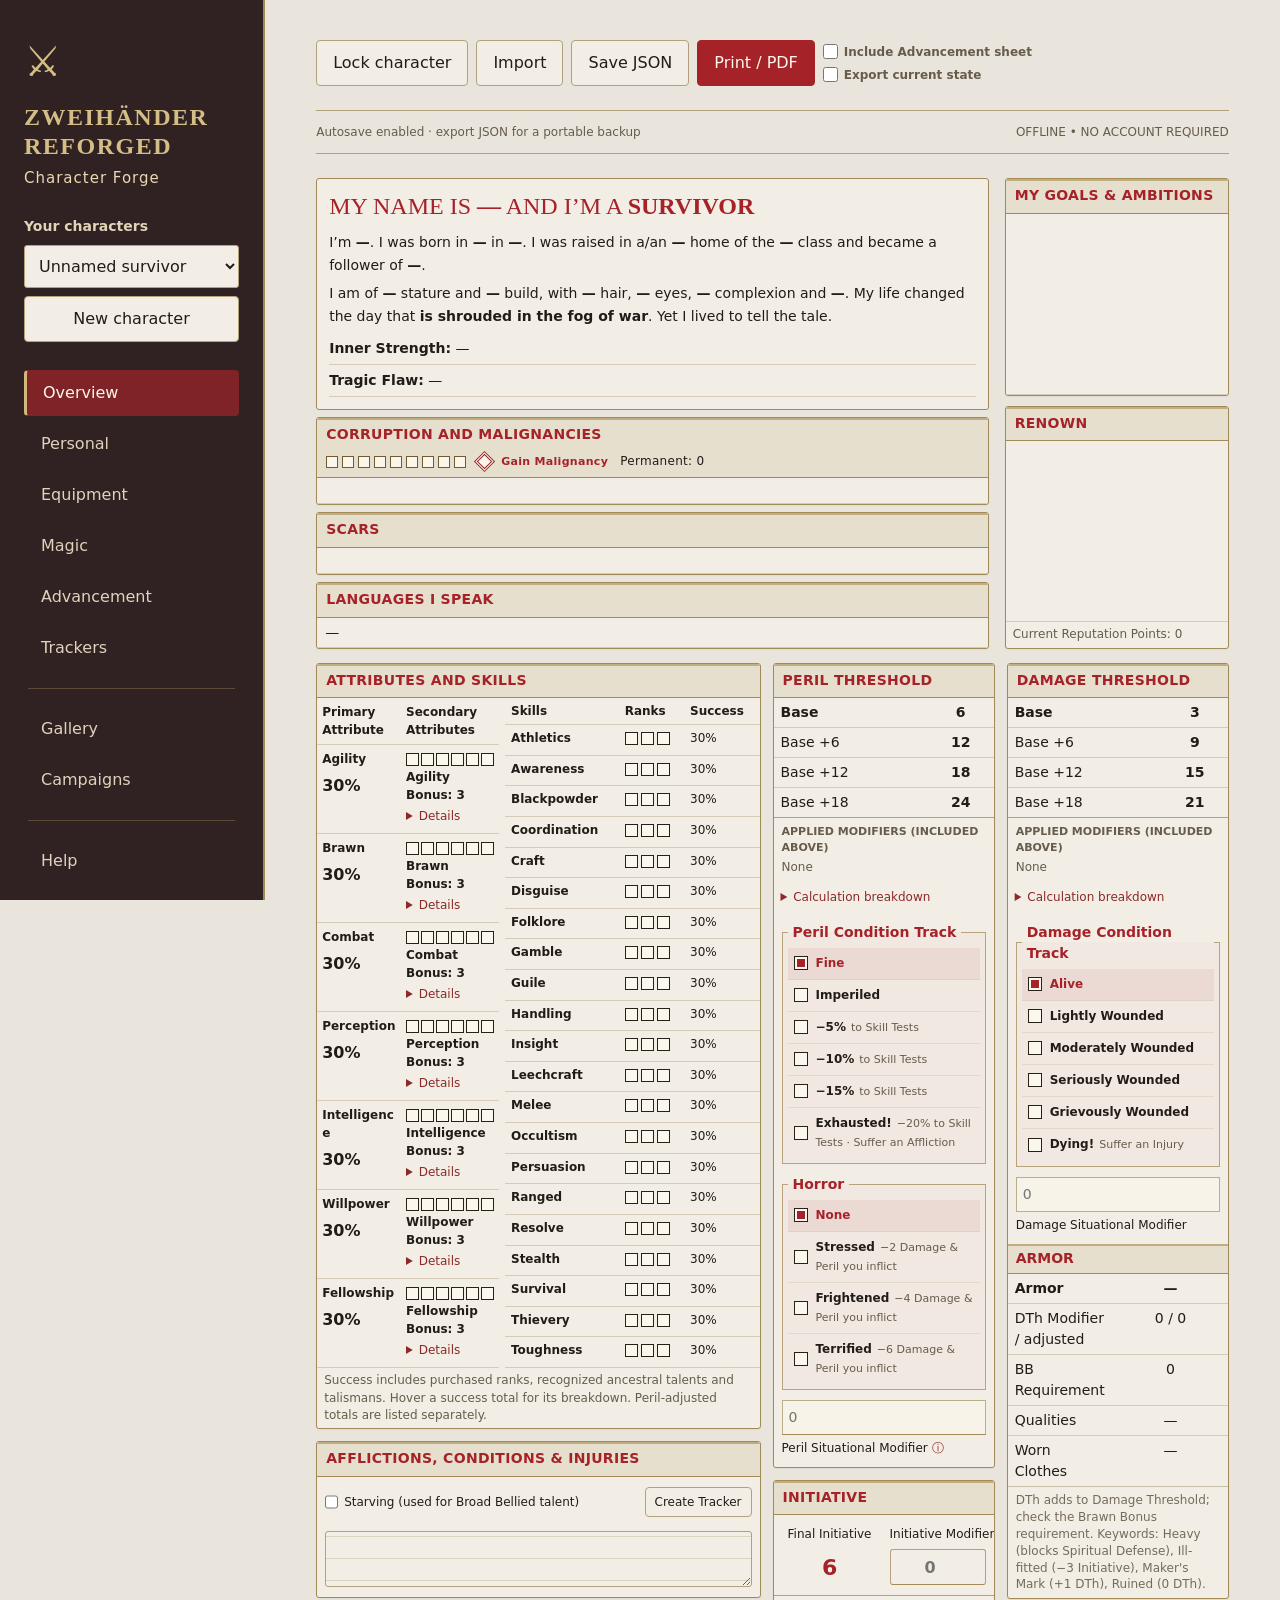
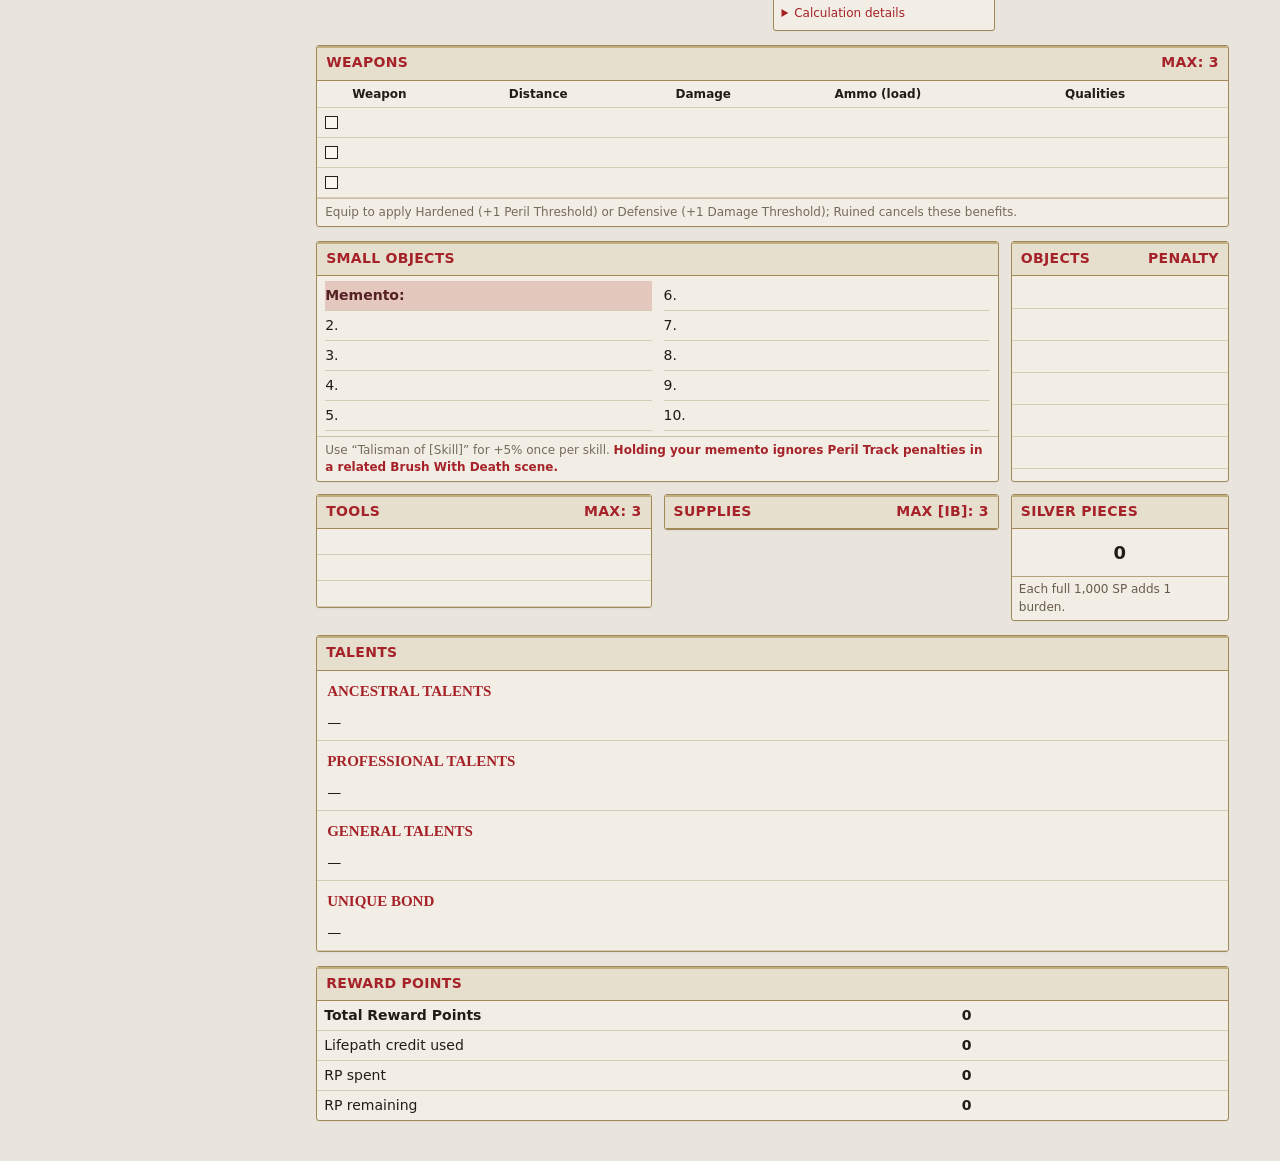
==== commit d18faf18: "Release 1.1.7: compact condition notes and eliminate blank print join lines" ====
--- a/Character Forge.html
+++ b/Character Forge.html
@@ -964,6 +964,12 @@
 .overview-tracker-summary{width:100%;border:1px solid #d5cbb6;background:#f7f3e9}
 .overview-tracker-summary .sheet-text:last-child{border-bottom:0}
 @media print{body.tracker-printing #print-root .tracker-note-page{break-after:page;page-break-after:always}body.tracker-printing #print-root .tracker-note-page:last-child{break-after:auto;page-break-after:auto}}
+/* All tracker controls share one row; description takes half the usable width. */
+.tracker-card .tracker-fields{grid-template-columns:88px minmax(0,1fr) 75px 75px minmax(0,calc(50% - 7px));gap:14px}
+.tracker-card .tracker-days{grid-template-columns:repeat(33,minmax(13px,1fr))}
+@media screen and (max-width:850px){.tracker-card .tracker-fields{grid-template-columns:75px minmax(70px,1fr) 65px 65px minmax(160px,calc(50% - 5px));gap:10px;overflow-x:auto;padding-bottom:4px}}
+.sheet-injuries-conditions .other-conditions textarea{height:56px;min-height:56px;line-height:22px;padding:5px 7px;resize:vertical}
+#print-root .print-conditions-lines{line-height:20px;padding-top:0;padding-bottom:0}
 </style></head><body><aside><div class="sigil">⚔</div><h1 class="app-brand">ZWEIHÄNDER<br>REFORGED</h1><p class="app-brand-subtitle">Character Forge</p><label class="library-label" for="library">Your characters</label><select id="library"></select><button id="new">New character</button><nav id="nav" aria-label="Character sections"></nav><p class="footnote">An offline character workshop.<br>Based on your World Anvil templates.</p></aside><main><header><div class="header-main"><div class="character-heading"><p class="eyebrow">EVERY SURVIVOR HAS A STORY</p><h2 id="character-name">Unnamed survivor</h2><p id="subtitle">Begin with a name. Build a life worth risking.</p></div><div class="actions"><button id="lock-character">Lock character</button><button id="import">Import</button><button id="export">Save JSON</button><button id="print" class="primary">Print / PDF</button><div class="print-options"><label class="print-advancement-option"><input id="print-advancement" type="checkbox">Include Advancement sheet</label><label class="print-advancement-option"><input id="print-current-state" type="checkbox">Export current state</label></div></div></div><div class="portrait-column"><div class="portrait-slot"><img id="character-portrait" class="token-portrait header-portrait" width="256" height="256" alt="Character portrait" hidden></div></div></header><div class="statusbar"><span id="status" role="status">Ready</span><span>OFFLINE • NO ACCOUNT REQUIRED</span></div><section id="overview"></section><section id="editor"></section></main><div id="print-root" aria-hidden="true"></div><input id="backup-file" type="file" accept=".json,application/json" hidden><input id="file" type="file" accept=".json,application/json" hidden><script>const SECTIONS = [{"title": "Identity", "tracking": false, "fields": [{"key": "name", "label": "Name", "type": "text", "options": [], "placeholder": "Character Name"}, {"key": "personal_ancestry", "label": "Ancestry", "type": "text", "options": [], "placeholder": "Ancestry"}, {"key": "personal_gender", "label": "Gender", "type": "text", "options": [], "placeholder": "Gender"}, {"key": "imageid", "label": "ImageID", "type": "number", "options": [], "placeholder": "Image ID#"}, {"key": "personal_season_of_birth", "label": "Season of Birth", "type": "text", "options": [], "placeholder": "Season of Birth"}, {"key": "personal_place_of_birth", "label": "Place of Birth", "type": "text", "options": [], "placeholder": "Place of Birth"}, {"key": "personal_social_class", "label": "Social Class", "type": "text", "options": [], "placeholder": "Lowborn / Burgher / Nobility"}, {"key": "personal_upbringing", "label": "Upbringing", "type": "text", "options": [], "placeholder": "Upbringing"}, {"key": "personal_patron_deity", "label": "Patron Deity", "type": "text", "options": [], "placeholder": "Patron Deity"}, {"key": "personal_language", "label": "Languages", "type": "text", "options": [], "placeholder": "Languages"}, {"key": "personal_death", "label": "Brush With Death", "type": "text", "options": [], "placeholder": "Brush With Death"}]}, {"title": "Appearance", "tracking": false, "fields": [{"key": "personal_age_group", "label": "Age Group", "type": "text", "options": [], "placeholder": "Young / Middle / Old"}, {"key": "personal_height", "label": "Height", "type": "text", "options": [], "placeholder": "Height"}, {"key": "personal_build", "label": "Build", "type": "text", "options": [], "placeholder": "Build"}, {"key": "personal_complexion", "label": "Complexion", "type": "text", "options": [], "placeholder": "Complexion"}, {"key": "personal_hair_color", "label": "Hair Color", "type": "text", "options": [], "placeholder": "Hair Color"}, {"key": "personal_eye_color", "label": "Eye Color", "type": "text", "options": [], "placeholder": "Eye Color"}, {"key": "personal_distinguishing_marks", "label": "Distinguishing Marks", "type": "text", "options": [], "placeholder": "Distinguishing Marks"}]}, {"title": "Attributes", "tracking": false, "fields": [{"key": "attribute_combat", "label": "Attribute Combat", "type": "number", "options": [], "min": "0", "max": "100", "placeholder": "30"}, {"key": "attribute_brawn", "label": "Attribute Brawn", "type": "number", "options": [], "min": "0", "max": "100", "placeholder": "30"}, {"key": "attribute_agility", "label": "Attribute Agility", "type": "number", "options": [], "min": "0", "max": "100", "placeholder": "30"}, {"key": "attribute_perception", "label": "Attribute Perception", "type": "number", "options": [], "min": "0", "max": "100", "placeholder": "30"}, {"key": "attribute_intelligence", "label": "Attribute Intelligence", "type": "number", "options": [], "min": "0", "max": "100", "placeholder": "30"}, {"key": "attribute_willpower", "label": "Attribute Willpower", "type": "number", "options": [], "min": "0", "max": "100", "placeholder": "30"}, {"key": "attribute_fellowship", "label": "Attribute Fellowship", "type": "number", "options": [], "min": "0", "max": "100", "placeholder": "30"}]}, {"title": "Unique Bond", "tracking": false, "fields": [{"key": "talent_unique_bond", "label": "Unique Bond", "type": "textarea", "options": [], "placeholder": "Unique Bond"}]}, {"title": "Alignment & Corruption", "tracking": false, "fields": [{"key": "inner_strength", "label": "Inner Strength", "type": "text", "options": [], "placeholder": "Inner Strength"}, {"key": "tragic_flaw", "label": "Tragic Flaw", "type": "text", "options": [], "placeholder": "Tragic Flaw"}, {"key": "injuries", "label": "Injuries", "type": "textarea", "options": [], "placeholder": "Injuries"}, {"key": "malignancies", "label": "Malignancies", "type": "textarea", "options": [], "placeholder": "Malignancies"}, {"key": "scars", "label": "Scars", "type": "textarea", "options": [], "placeholder": "Scars"}, {"key": "scars_number", "label": "Number of Scars. Use this counter if you have Spiritual Defense professional talent", "type": "number", "options": []}]}, {"title": "Goals", "tracking": false, "fields": [{"key": "personal_goals", "label": "Goals & Ambitions", "type": "textarea", "options": [], "placeholder": "Goals and Ambitions"}]}, {"title": "Reputation", "tracking": false, "fields": [{"key": "reputation_text", "label": "Reputation (What You Are Known For)", "type": "textarea", "options": [], "placeholder": "What you are known for"}, {"key": "reputation", "label": "Reputation Points", "type": "number", "options": [], "min": "0", "placeholder": "0"}]}, {"title": "Armor", "tracking": false, "fields": [{"key": "armor_name", "label": "Armor Name", "type": "text", "options": [], "placeholder": "Armor Name"}, {"key": "armor_dth", "label": "DTh Modifier", "type": "number", "options": [], "min": "0", "max": "10", "placeholder": "0"}, {"key": "armor_bb", "label": "BB Requirement", "type": "number", "options": [], "min": "0", "max": "10", "placeholder": "0"}, {"key": "armor_qualities", "label": "Qualities", "type": "text", "options": [], "placeholder": "Qualities — keywords: Ruined, Maker's Mark, Ill-fitted"}, {"key": "armor_clothes", "label": "Worn Clothes", "type": "text", "options": [], "placeholder": "Worn Clothes"}]}, {"title": "Weapons", "tracking": false, "fields": [{"key": "weapon_active_1", "label": "Weapon Active 1", "type": "checkbox", "options": []}, {"key": "weapon_name_1", "label": "Weapon Name 1", "type": "text", "options": [], "placeholder": "Weapon #1"}, {"key": "weapon_distance_1", "label": "Weapon Distance 1", "type": "text", "options": [], "placeholder": "Distance"}, {"key": "weapon_damage_1", "label": "Weapon Damage 1", "type": "text", "options": [], "placeholder": "Damage"}, {"key": "weapon_load_1", "label": "Weapon Load 1", "type": "text", "options": [], "placeholder": "Load"}, {"key": "weapon_qualities_1", "label": "Weapon Qualities 1", "type": "text", "options": [], "placeholder": "Ruined / Defensive / Hardened"}, {"key": "weapon_active_2", "label": "Weapon Active 2", "type": "checkbox", "options": []}, {"key": "weapon_name_2", "label": "Weapon Name 2", "type": "text", "options": [], "placeholder": "Weapon #2"}, {"key": "weapon_distance_2", "label": "Weapon Distance 2", "type": "text", "options": [], "placeholder": "Distance"}, {"key": "weapon_damage_2", "label": "Weapon Damage 2", "type": "text", "options": [], "placeholder": "Damage"}, {"key": "weapon_load_2", "label": "Weapon Load 2", "type": "text", "options": [], "placeholder": "Load"}, {"key": "weapon_qualities_2", "label": "Weapon Qualities 2", "type": "text", "options": [], "placeholder": "Ruined / Defensive / Hardened"}, {"key": "weapon_active_3", "label": "Weapon Active 3", "type": "checkbox", "options": []}, {"key": "weapon_name_3", "label": "Weapon Name 3", "type": "text", "options": [], "placeholder": "Weapon #3"}, {"key": "weapon_distance_3", "label": "Weapon Distance 3", "type": "text", "options": [], "placeholder": "Distance"}, {"key": "weapon_damage_3", "label": "Weapon Damage 3", "type": "text", "options": [], "placeholder": "Damage"}, {"key": "weapon_load_3", "label": "Weapon Load 3", "type": "text", "options": [], "placeholder": "Load"}, {"key": "weapon_qualities_3", "label": "Weapon Qualities 3", "type": "text", "options": [], "placeholder": "Ruined / Defensive / Hardened"}, {"key": "weapon_active_4", "label": "Weapon Active 4", "type": "checkbox", "options": []}, {"key": "weapon_name_4", "label": "Weapon Name 4", "type": "text", "options": [], "placeholder": "Weapon #4"}, {"key": "weapon_distance_4", "label": "Weapon Distance 4", "type": "text", "options": [], "placeholder": "Distance"}, {"key": "weapon_damage_4", "label": "Weapon Damage 4", "type": "text", "options": [], "placeholder": "Damage"}, {"key": "weapon_load_4", "label": "Weapon Load 4", "type": "text", "options": [], "placeholder": "Load"}, {"key": "weapon_qualities_4", "label": "Weapon Qualities 4", "type": "text", "options": [], "placeholder": "Ruined / Defensive / Hardened"}, {"key": "weapon_active_5", "label": "Weapon Active 5", "type": "checkbox", "options": []}, {"key": "weapon_name_5", "label": "Weapon Name 5", "type": "text", "options": [], "placeholder": "Weapon #5"}, {"key": "weapon_distance_5", "label": "Weapon Distance 5", "type": "text", "options": [], "placeholder": "Distance"}, {"key": "weapon_damage_5", "label": "Weapon Damage 5", "type": "text", "options": [], "placeholder": "Damage"}, {"key": "weapon_load_5", "label": "Weapon Load 5", "type": "text", "options": [], "placeholder": "Load"}, {"key": "weapon_qualities_5", "label": "Weapon Qualities 5", "type": "text", "options": [], "placeholder": "Ruined / Defensive / Hardened"}, {"key": "weapon_active_6", "label": "Weapon Active 6", "type": "checkbox", "options": []}, {"key": "weapon_name_6", "label": "Weapon Name 6", "type": "text", "options": [], "placeholder": "Weapon #6"}, {"key": "weapon_distance_6", "label": "Weapon Distance 6", "type": "text", "options": [], "placeholder": "Distance"}, {"key": "weapon_damage_6", "label": "Weapon Damage 6", "type": "text", "options": [], "placeholder": "Damage"}, {"key": "weapon_load_6", "label": "Weapon Load 6", "type": "text", "options": [], "placeholder": "Load"}, {"key": "weapon_qualities_6", "label": "Weapon Qualities 6", "type": "text", "options": [], "placeholder": "Ruined / Defensive / Hardened"}]}, {"title": "Tools", "tracking": false, "fields": [{"key": "tool_1", "label": "Tool 1", "type": "text", "options": [], "placeholder": "Tool #1"}, {"key": "tool_2", "label": "Tool 2", "type": "text", "options": [], "placeholder": "Tool #2"}, {"key": "tool_3", "label": "Tool 3", "type": "text", "options": [], "placeholder": "Tool #3"}, {"key": "tool_4", "label": "Tool 4", "type": "text", "options": [], "placeholder": "Tool #4"}, {"key": "tool_5", "label": "Tool 5", "type": "text", "options": [], "placeholder": "Tool #5"}, {"key": "tool_6", "label": "Tool 6", "type": "text", "options": [], "placeholder": "Tool #6"}]}, {"title": "Supplies", "tracking": false, "fields": [{"key": "supply_name_1", "label": "Supply 1", "type": "text", "options": [], "placeholder": "Supply #1"}, {"key": "supply_rating_1", "label": "Rating 1", "type": "number", "options": [], "min": "0", "placeholder": "0"}, {"key": "supply_name_2", "label": "Supply 2", "type": "text", "options": [], "placeholder": "Supply #2"}, {"key": "supply_rating_2", "label": "Rating 2", "type": "number", "options": [], "min": "0", "placeholder": "0"}, {"key": "supply_name_3", "label": "Supply 3", "type": "text", "options": [], "placeholder": "Supply #3"}, {"key": "supply_rating_3", "label": "Rating 3", "type": "number", "options": [], "min": "0", "placeholder": "0"}, {"key": "supply_name_4", "label": "Supply 4", "type": "text", "options": [], "placeholder": "Supply #4"}, {"key": "supply_rating_4", "label": "Rating 4", "type": "number", "options": [], "min": "0", "placeholder": "0"}, {"key": "supply_name_5", "label": "Supply 5", "type": "text", "options": [], "placeholder": "Supply #5"}, {"key": "supply_rating_5", "label": "Rating 5", "type": "number", "options": [], "min": "0", "placeholder": "0"}, {"key": "supply_name_6", "label": "Supply 6", "type": "text", "options": [], "placeholder": "Supply #6"}, {"key": "supply_rating_6", "label": "Rating 6", "type": "number", "options": [], "min": "0", "placeholder": "0"}]}, {"title": "Small Objects", "tracking": false, "fields": [{"key": "memento", "label": "Memento — hold to ignore Peril Track penalties during Brush With Death scenes", "type": "text", "options": [], "placeholder": "Memento"}, {"key": "object_2", "label": "Object 2", "type": "text", "options": [], "placeholder": "Object #2 — enter 'Talisman of [Skill]' to apply +5 bonus"}, {"key": "object_3", "label": "Object 3", "type": "text", "options": [], "placeholder": "Object #3 — enter 'Talisman of [Skill]' to apply +5 bonus"}, {"key": "object_4", "label": "Object 4", "type": "text", "options": [], "placeholder": "Object #4 — enter 'Talisman of [Skill]' to apply +5 bonus"}, {"key": "object_5", "label": "Object 5", "type": "text", "options": [], "placeholder": "Object #5 — enter 'Talisman of [Skill]' to apply +5 bonus"}, {"key": "object_6", "label": "Object 6", "type": "text", "options": [], "placeholder": "Object #6 — enter 'Talisman of [Skill]' to apply +5 bonus"}, {"key": "object_7", "label": "Object 7", "type": "text", "options": [], "placeholder": "Object #7 — enter 'Talisman of [Skill]' to apply +5 bonus"}, {"key": "object_8", "label": "Object 8", "type": "text", "options": [], "placeholder": "Object #8 — enter 'Talisman of [Skill]' to apply +5 bonus"}, {"key": "object_9", "label": "Object 9", "type": "text", "options": [], "placeholder": "Object #9 — enter 'Talisman of [Skill]' to apply +5 bonus"}, {"key": "object_10", "label": "Object 10", "type": "text", "options": [], "placeholder": "Object #10 — enter 'Talisman of [Skill]' to apply +5 bonus"}]}, {"title": "Wealth & Burden", "tracking": false, "fields": [{"key": "silver", "label": "Silver (1,000+ SP = 1 Enc)", "type": "number", "options": [], "min": "0", "placeholder": "0"}, {"key": "burden", "label": "Extra Burden", "type": "textarea", "options": [], "placeholder": "Extra burden carried"}, {"key": "burden_penalty", "label": "Burden Penalty (IM)", "type": "number", "options": [], "min": "0", "placeholder": "0"}, {"key": "property", "label": "Property & Titles", "type": "textarea", "options": [], "placeholder": "Property, titles and deeds"}, {"key": "spells_count", "label": "Number of Spell Slots (0–20) — save and reload to update slots", "type": "number", "options": [], "min": "0", "max": "20", "placeholder": "Number of spells"}, {"key": "rituals_count", "label": "Number of Rituals (0–10) — save and reload to update slots", "type": "number", "options": [], "min": "0", "max": "10", "placeholder": "Number of rituals"}]}, {"title": "Spells", "tracking": false, "fields": [{"key": "magic_name_1", "label": "Name", "type": "text", "options": [], "placeholder": "Spell Name"}, {"key": "magic_principle_1", "label": "Principle", "type": "select", "options": [{"value": "None", "label": "— Principle —"}, {"value": "Petty", "label": "Petty Spell"}, {"value": "Lesser", "label": "Lesser Spell"}, {"value": "Greater", "label": "Greater Spell"}]}, {"key": "magic_wellspring_1", "label": "Wellspring", "type": "select", "options": [{"value": "Folk Magic", "label": "Folk Magic"}, {"value": "Arcane Magic", "label": "Arcane Magic"}, {"value": "Divine Magic", "label": "Divine Magic"}, {"value": "Chaos Magic", "label": "Chaos Magic"}]}, {"key": "magic_distance_1", "label": "Distance", "type": "select", "options": [{"value": "Self", "label": "Self"}, {"value": "Close", "label": "Close"}, {"value": "CloseNear", "label": "Close/Near"}, {"value": "CloseNearFar", "label": "Close/Near/Far"}]}, {"key": "magic_duration_1", "label": "Duration", "type": "select", "options": [{"value": "Focus", "label": "Focus"}, {"value": "Instant", "label": "Instantaneous"}, {"value": "Forever", "label": "Forever"}, {"value": "Special", "label": "Special"}]}, {"key": "magic_material_1", "label": "Materials", "type": "text", "options": [], "placeholder": "Materials"}, {"key": "magic_effect_1", "label": "Effect", "type": "textarea", "options": [], "placeholder": "Effect"}, {"key": "magic_crit_success_1", "label": "Critical Success", "type": "textarea", "options": [], "placeholder": "Critical Success"}, {"key": "magic_crit_fail_1", "label": "Critical Failure", "type": "textarea", "options": [], "placeholder": "Critical Failure"}, {"key": "magic_name_2", "label": "Name", "type": "text", "options": [], "placeholder": "Spell Name"}, {"key": "magic_principle_2", "label": "Principle", "type": "select", "options": [{"value": "None", "label": "— Principle —"}, {"value": "Petty", "label": "Petty Spell"}, {"value": "Lesser", "label": "Lesser Spell"}, {"value": "Greater", "label": "Greater Spell"}]}, {"key": "magic_wellspring_2", "label": "Wellspring", "type": "select", "options": [{"value": "Folk Magic", "label": "Folk Magic"}, {"value": "Arcane Magic", "label": "Arcane Magic"}, {"value": "Divine Magic", "label": "Divine Magic"}, {"value": "Chaos Magic", "label": "Chaos Magic"}]}, {"key": "magic_distance_2", "label": "Distance", "type": "select", "options": [{"value": "Self", "label": "Self"}, {"value": "Close", "label": "Close"}, {"value": "CloseNear", "label": "Close/Near"}, {"value": "CloseNearFar", "label": "Close/Near/Far"}]}, {"key": "magic_duration_2", "label": "Duration", "type": "select", "options": [{"value": "Focus", "label": "Focus"}, {"value": "Instant", "label": "Instantaneous"}, {"value": "Forever", "label": "Forever"}, {"value": "Special", "label": "Special"}]}, {"key": "magic_material_2", "label": "Materials", "type": "text", "options": [], "placeholder": "Materials"}, {"key": "magic_effect_2", "label": "Effect", "type": "textarea", "options": [], "placeholder": "Effect"}, {"key": "magic_crit_success_2", "label": "Critical Success", "type": "textarea", "options": [], "placeholder": "Critical Success"}, {"key": "magic_crit_fail_2", "label": "Critical Failure", "type": "textarea", "options": [], "placeholder": "Critical Failure"}, {"key": "magic_name_3", "label": "Name", "type": "text", "options": [], "placeholder": "Spell Name"}, {"key": "magic_principle_3", "label": "Principle", "type": "select", "options": [{"value": "None", "label": "— Principle —"}, {"value": "Petty", "label": "Petty Spell"}, {"value": "Lesser", "label": "Lesser Spell"}, {"value": "Greater", "label": "Greater Spell"}]}, {"key": "magic_wellspring_3", "label": "Wellspring", "type": "select", "options": [{"value": "Folk Magic", "label": "Folk Magic"}, {"value": "Arcane Magic", "label": "Arcane Magic"}, {"value": "Divine Magic", "label": "Divine Magic"}, {"value": "Chaos Magic", "label": "Chaos Magic"}]}, {"key": "magic_distance_3", "label": "Distance", "type": "select", "options": [{"value": "Self", "label": "Self"}, {"value": "Close", "label": "Close"}, {"value": "CloseNear", "label": "Close/Near"}, {"value": "CloseNearFar", "label": "Close/Near/Far"}]}, {"key": "magic_duration_3", "label": "Duration", "type": "select", "options": [{"value": "Focus", "label": "Focus"}, {"value": "Instant", "label": "Instantaneous"}, {"value": "Forever", "label": "Forever"}, {"value": "Special", "label": "Special"}]}, {"key": "magic_material_3", "label": "Materials", "type": "text", "options": [], "placeholder": "Materials"}, {"key": "magic_effect_3", "label": "Effect", "type": "textarea", "options": [], "placeholder": "Effect"}, {"key": "magic_crit_success_3", "label": "Critical Success", "type": "textarea", "options": [], "placeholder": "Critical Success"}, {"key": "magic_crit_fail_3", "label": "Critical Failure", "type": "textarea", "options": [], "placeholder": "Critical Failure"}, {"key": "magic_name_4", "label": "Name", "type": "text", "options": [], "placeholder": "Spell Name"}, {"key": "magic_principle_4", "label": "Principle", "type": "select", "options": [{"value": "None", "label": "— Principle —"}, {"value": "Petty", "label": "Petty Spell"}, {"value": "Lesser", "label": "Lesser Spell"}, {"value": "Greater", "label": "Greater Spell"}]}, {"key": "magic_wellspring_4", "label": "Wellspring", "type": "select", "options": [{"value": "Folk Magic", "label": "Folk Magic"}, {"value": "Arcane Magic", "label": "Arcane Magic"}, {"value": "Divine Magic", "label": "Divine Magic"}, {"value": "Chaos Magic", "label": "Chaos Magic"}]}, {"key": "magic_distance_4", "label": "Distance", "type": "select", "options": [{"value": "Self", "label": "Self"}, {"value": "Close", "label": "Close"}, {"value": "CloseNear", "label": "Close/Near"}, {"value": "CloseNearFar", "label": "Close/Near/Far"}]}, {"key": "magic_duration_4", "label": "Duration", "type": "select", "options": [{"value": "Focus", "label": "Focus"}, {"value": "Instant", "label": "Instantaneous"}, {"value": "Forever", "label": "Forever"}, {"value": "Special", "label": "Special"}]}, {"key": "magic_material_4", "label": "Materials", "type": "text", "options": [], "placeholder": "Materials"}, {"key": "magic_effect_4", "label": "Effect", "type": "textarea", "options": [], "placeholder": "Effect"}, {"key": "magic_crit_success_4", "label": "Critical Success", "type": "textarea", "options": [], "placeholder": "Critical Success"}, {"key": "magic_crit_fail_4", "label": "Critical Failure", "type": "textarea", "options": [], "placeholder": "Critical Failure"}, {"key": "magic_name_5", "label": "Name", "type": "text", "options": [], "placeholder": "Spell Name"}, {"key": "magic_principle_5", "label": "Principle", "type": "select", "options": [{"value": "None", "label": "— Principle —"}, {"value": "Petty", "label": "Petty Spell"}, {"value": "Lesser", "label": "Lesser Spell"}, {"value": "Greater", "label": "Greater Spell"}]}, {"key": "magic_wellspring_5", "label": "Wellspring", "type": "select", "options": [{"value": "Folk Magic", "label": "Folk Magic"}, {"value": "Arcane Magic", "label": "Arcane Magic"}, {"value": "Divine Magic", "label": "Divine Magic"}, {"value": "Chaos Magic", "label": "Chaos Magic"}]}, {"key": "magic_distance_5", "label": "Distance", "type": "select", "options": [{"value": "Self", "label": "Self"}, {"value": "Close", "label": "Close"}, {"value": "CloseNear", "label": "Close/Near"}, {"value": "CloseNearFar", "label": "Close/Near/Far"}]}, {"key": "magic_duration_5", "label": "Duration", "type": "select", "options": [{"value": "Focus", "label": "Focus"}, {"value": "Instant", "label": "Instantaneous"}, {"value": "Forever", "label": "Forever"}, {"value": "Special", "label": "Special"}]}, {"key": "magic_material_5", "label": "Materials", "type": "text", "options": [], "placeholder": "Materials"}, {"key": "magic_effect_5", "label": "Effect", "type": "textarea", "options": [], "placeholder": "Effect"}, {"key": "magic_crit_success_5", "label": "Critical Success", "type": "textarea", "options": [], "placeholder": "Critical Success"}, {"key": "magic_crit_fail_5", "label": "Critical Failure", "type": "textarea", "options": [], "placeholder": "Critical Failure"}, {"key": "magic_name_6", "label": "Name", "type": "text", "options": [], "placeholder": "Spell Name"}, {"key": "magic_principle_6", "label": "Principle", "type": "select", "options": [{"value": "None", "label": "— Principle —"}, {"value": "Petty", "label": "Petty Spell"}, {"value": "Lesser", "label": "Lesser Spell"}, {"value": "Greater", "label": "Greater Spell"}]}, {"key": "magic_wellspring_6", "label": "Wellspring", "type": "select", "options": [{"value": "Folk Magic", "label": "Folk Magic"}, {"value": "Arcane Magic", "label": "Arcane Magic"}, {"value": "Divine Magic", "label": "Divine Magic"}, {"value": "Chaos Magic", "label": "Chaos Magic"}]}, {"key": "magic_distance_6", "label": "Distance", "type": "select", "options": [{"value": "Self", "label": "Self"}, {"value": "Close", "label": "Close"}, {"value": "CloseNear", "label": "Close/Near"}, {"value": "CloseNearFar", "label": "Close/Near/Far"}]}, {"key": "magic_duration_6", "label": "Duration", "type": "select", "options": [{"value": "Focus", "label": "Focus"}, {"value": "Instant", "label": "Instantaneous"}, {"value": "Forever", "label": "Forever"}, {"value": "Special", "label": "Special"}]}, {"key": "magic_material_6", "label": "Materials", "type": "text", "options": [], "placeholder": "Materials"}, {"key": "magic_effect_6", "label": "Effect", "type": "textarea", "options": [], "placeholder": "Effect"}, {"key": "magic_crit_success_6", "label": "Critical Success", "type": "textarea", "options": [], "placeholder": "Critical Success"}, {"key": "magic_crit_fail_6", "label": "Critical Failure", "type": "textarea", "options": [], "placeholder": "Critical Failure"}, {"key": "magic_name_7", "label": "Name", "type": "text", "options": [], "placeholder": "Spell Name"}, {"key": "magic_principle_7", "label": "Principle", "type": "select", "options": [{"value": "None", "label": "— Principle —"}, {"value": "Petty", "label": "Petty Spell"}, {"value": "Lesser", "label": "Lesser Spell"}, {"value": "Greater", "label": "Greater Spell"}]}, {"key": "magic_wellspring_7", "label": "Wellspring", "type": "select", "options": [{"value": "Folk Magic", "label": "Folk Magic"}, {"value": "Arcane Magic", "label": "Arcane Magic"}, {"value": "Divine Magic", "label": "Divine Magic"}, {"value": "Chaos Magic", "label": "Chaos Magic"}]}, {"key": "magic_distance_7", "label": "Distance", "type": "select", "options": [{"value": "Self", "label": "Self"}, {"value": "Close", "label": "Close"}, {"value": "CloseNear", "label": "Close/Near"}, {"value": "CloseNearFar", "label": "Close/Near/Far"}]}, {"key": "magic_duration_7", "label": "Duration", "type": "select", "options": [{"value": "Focus", "label": "Focus"}, {"value": "Instant", "label": "Instantaneous"}, {"value": "Forever", "label": "Forever"}, {"value": "Special", "label": "Special"}]}, {"key": "magic_material_7", "label": "Materials", "type": "text", "options": [], "placeholder": "Materials"}, {"key": "magic_effect_7", "label": "Effect", "type": "textarea", "options": [], "placeholder": "Effect"}, {"key": "magic_crit_success_7", "label": "Critical Success", "type": "textarea", "options": [], "placeholder": "Critical Success"}, {"key": "magic_crit_fail_7", "label": "Critical Failure", "type": "textarea", "options": [], "placeholder": "Critical Failure"}, {"key": "magic_name_8", "label": "Name", "type": "text", "options": [], "placeholder": "Spell Name"}, {"key": "magic_principle_8", "label": "Principle", "type": "select", "options": [{"value": "None", "label": "— Principle —"}, {"value": "Petty", "label": "Petty Spell"}, {"value": "Lesser", "label": "Lesser Spell"}, {"value": "Greater", "label": "Greater Spell"}]}, {"key": "magic_wellspring_8", "label": "Wellspring", "type": "select", "options": [{"value": "Folk Magic", "label": "Folk Magic"}, {"value": "Arcane Magic", "label": "Arcane Magic"}, {"value": "Divine Magic", "label": "Divine Magic"}, {"value": "Chaos Magic", "label": "Chaos Magic"}]}, {"key": "magic_distance_8", "label": "Distance", "type": "select", "options": [{"value": "Self", "label": "Self"}, {"value": "Close", "label": "Close"}, {"value": "CloseNear", "label": "Close/Near"}, {"value": "CloseNearFar", "label": "Close/Near/Far"}]}, {"key": "magic_duration_8", "label": "Duration", "type": "select", "options": [{"value": "Focus", "label": "Focus"}, {"value": "Instant", "label": "Instantaneous"}, {"value": "Forever", "label": "Forever"}, {"value": "Special", "label": "Special"}]}, {"key": "magic_material_8", "label": "Materials", "type": "text", "options": [], "placeholder": "Materials"}, {"key": "magic_effect_8", "label": "Effect", "type": "textarea", "options": [], "placeholder": "Effect"}, {"key": "magic_crit_success_8", "label": "Critical Success", "type": "textarea", "options": [], "placeholder": "Critical Success"}, {"key": "magic_crit_fail_8", "label": "Critical Failure", "type": "textarea", "options": [], "placeholder": "Critical Failure"}, {"key": "magic_name_9", "label": "Name", "type": "text", "options": [], "placeholder": "Spell Name"}, {"key": "magic_principle_9", "label": "Principle", "type": "select", "options": [{"value": "None", "label": "— Principle —"}, {"value": "Petty", "label": "Petty Spell"}, {"value": "Lesser", "label": "Lesser Spell"}, {"value": "Greater", "label": "Greater Spell"}]}, {"key": "magic_wellspring_9", "label": "Wellspring", "type": "select", "options": [{"value": "Folk Magic", "label": "Folk Magic"}, {"value": "Arcane Magic", "label": "Arcane Magic"}, {"value": "Divine Magic", "label": "Divine Magic"}, {"value": "Chaos Magic", "label": "Chaos Magic"}]}, {"key": "magic_distance_9", "label": "Distance", "type": "select", "options": [{"value": "Self", "label": "Self"}, {"value": "Close", "label": "Close"}, {"value": "CloseNear", "label": "Close/Near"}, {"value": "CloseNearFar", "label": "Close/Near/Far"}]}, {"key": "magic_duration_9", "label": "Duration", "type": "select", "options": [{"value": "Focus", "label": "Focus"}, {"value": "Instant", "label": "Instantaneous"}, {"value": "Forever", "label": "Forever"}, {"value": "Special", "label": "Special"}]}, {"key": "magic_material_9", "label": "Materials", "type": "text", "options": [], "placeholder": "Materials"}, {"key": "magic_effect_9", "label": "Effect", "type": "textarea", "options": [], "placeholder": "Effect"}, {"key": "magic_crit_success_9", "label": "Critical Success", "type": "textarea", "options": [], "placeholder": "Critical Success"}, {"key": "magic_crit_fail_9", "label": "Critical Failure", "type": "textarea", "options": [], "placeholder": "Critical Failure"}, {"key": "magic_name_10", "label": "Name", "type": "text", "options": [], "placeholder": "Spell Name"}, {"key": "magic_principle_10", "label": "Principle", "type": "select", "options": [{"value": "None", "label": "— Principle —"}, {"value": "Petty", "label": "Petty Spell"}, {"value": "Lesser", "label": "Lesser Spell"}, {"value": "Greater", "label": "Greater Spell"}]}, {"key": "magic_wellspring_10", "label": "Wellspring", "type": "select", "options": [{"value": "Folk Magic", "label": "Folk Magic"}, {"value": "Arcane Magic", "label": "Arcane Magic"}, {"value": "Divine Magic", "label": "Divine Magic"}, {"value": "Chaos Magic", "label": "Chaos Magic"}]}, {"key": "magic_distance_10", "label": "Distance", "type": "select", "options": [{"value": "Self", "label": "Self"}, {"value": "Close", "label": "Close"}, {"value": "CloseNear", "label": "Close/Near"}, {"value": "CloseNearFar", "label": "Close/Near/Far"}]}, {"key": "magic_duration_10", "label": "Duration", "type": "select", "options": [{"value": "Focus", "label": "Focus"}, {"value": "Instant", "label": "Instantaneous"}, {"value": "Forever", "label": "Forever"}, {"value": "Special", "label": "Special"}]}, {"key": "magic_material_10", "label": "Materials", "type": "text", "options": [], "placeholder": "Materials"}, {"key": "magic_effect_10", "label": "Effect", "type": "textarea", "options": [], "placeholder": "Effect"}, {"key": "magic_crit_success_10", "label": "Critical Success", "type": "textarea", "options": [], "placeholder": "Critical Success"}, {"key": "magic_crit_fail_10", "label": "Critical Failure", "type": "textarea", "options": [], "placeholder": "Critical Failure"}, {"key": "magic_name_11", "label": "Name", "type": "text", "options": [], "placeholder": "Spell Name"}, {"key": "magic_principle_11", "label": "Principle", "type": "select", "options": [{"value": "None", "label": "— Principle —"}, {"value": "Petty", "label": "Petty Spell"}, {"value": "Lesser", "label": "Lesser Spell"}, {"value": "Greater", "label": "Greater Spell"}]}, {"key": "magic_wellspring_11", "label": "Wellspring", "type": "select", "options": [{"value": "Folk Magic", "label": "Folk Magic"}, {"value": "Arcane Magic", "label": "Arcane Magic"}, {"value": "Divine Magic", "label": "Divine Magic"}, {"value": "Chaos Magic", "label": "Chaos Magic"}]}, {"key": "magic_distance_11", "label": "Distance", "type": "select", "options": [{"value": "Self", "label": "Self"}, {"value": "Close", "label": "Close"}, {"value": "CloseNear", "label": "Close/Near"}, {"value": "CloseNearFar", "label": "Close/Near/Far"}]}, {"key": "magic_duration_11", "label": "Duration", "type": "select", "options": [{"value": "Focus", "label": "Focus"}, {"value": "Instant", "label": "Instantaneous"}, {"value": "Forever", "label": "Forever"}, {"value": "Special", "label": "Special"}]}, {"key": "magic_material_11", "label": "Materials", "type": "text", "options": [], "placeholder": "Materials"}, {"key": "magic_effect_11", "label": "Effect", "type": "textarea", "options": [], "placeholder": "Effect"}, {"key": "magic_crit_success_11", "label": "Critical Success", "type": "textarea", "options": [], "placeholder": "Critical Success"}, {"key": "magic_crit_fail_11", "label": "Critical Failure", "type": "textarea", "options": [], "placeholder": "Critical Failure"}, {"key": "magic_name_12", "label": "Name", "type": "text", "options": [], "placeholder": "Spell Name"}, {"key": "magic_principle_12", "label": "Principle", "type": "select", "options": [{"value": "None", "label": "— Principle —"}, {"value": "Petty", "label": "Petty Spell"}, {"value": "Lesser", "label": "Lesser Spell"}, {"value": "Greater", "label": "Greater Spell"}]}, {"key": "magic_wellspring_12", "label": "Wellspring", "type": "select", "options": [{"value": "Folk Magic", "label": "Folk Magic"}, {"value": "Arcane Magic", "label": "Arcane Magic"}, {"value": "Divine Magic", "label": "Divine Magic"}, {"value": "Chaos Magic", "label": "Chaos Magic"}]}, {"key": "magic_distance_12", "label": "Distance", "type": "select", "options": [{"value": "Self", "label": "Self"}, {"value": "Close", "label": "Close"}, {"value": "CloseNear", "label": "Close/Near"}, {"value": "CloseNearFar", "label": "Close/Near/Far"}]}, {"key": "magic_duration_12", "label": "Duration", "type": "select", "options": [{"value": "Focus", "label": "Focus"}, {"value": "Instant", "label": "Instantaneous"}, {"value": "Forever", "label": "Forever"}, {"value": "Special", "label": "Special"}]}, {"key": "magic_material_12", "label": "Materials", "type": "text", "options": [], "placeholder": "Materials"}, {"key": "magic_effect_12", "label": "Effect", "type": "textarea", "options": [], "placeholder": "Effect"}, {"key": "magic_crit_success_12", "label": "Critical Success", "type": "textarea", "options": [], "placeholder": "Critical Success"}, {"key": "magic_crit_fail_12", "label": "Critical Failure", "type": "textarea", "options": [], "placeholder": "Critical Failure"}, {"key": "magic_name_13", "label": "Name", "type": "text", "options": [], "placeholder": "Spell Name"}, {"key": "magic_principle_13", "label": "Principle", "type": "select", "options": [{"value": "None", "label": "— Principle —"}, {"value": "Petty", "label": "Petty Spell"}, {"value": "Lesser", "label": "Lesser Spell"}, {"value": "Greater", "label": "Greater Spell"}]}, {"key": "magic_wellspring_13", "label": "Wellspring", "type": "select", "options": [{"value": "Folk Magic", "label": "Folk Magic"}, {"value": "Arcane Magic", "label": "Arcane Magic"}, {"value": "Divine Magic", "label": "Divine Magic"}, {"value": "Chaos Magic", "label": "Chaos Magic"}]}, {"key": "magic_distance_13", "label": "Distance", "type": "select", "options": [{"value": "Self", "label": "Self"}, {"value": "Close", "label": "Close"}, {"value": "CloseNear", "label": "Close/Near"}, {"value": "CloseNearFar", "label": "Close/Near/Far"}]}, {"key": "magic_duration_13", "label": "Duration", "type": "select", "options": [{"value": "Focus", "label": "Focus"}, {"value": "Instant", "label": "Instantaneous"}, {"value": "Forever", "label": "Forever"}, {"value": "Special", "label": "Special"}]}, {"key": "magic_material_13", "label": "Materials", "type": "text", "options": [], "placeholder": "Materials"}, {"key": "magic_effect_13", "label": "Effect", "type": "textarea", "options": [], "placeholder": "Effect"}, {"key": "magic_crit_success_13", "label": "Critical Success", "type": "textarea", "options": [], "placeholder": "Critical Success"}, {"key": "magic_crit_fail_13", "label": "Critical Failure", "type": "textarea", "options": [], "placeholder": "Critical Failure"}, {"key": "magic_name_14", "label": "Name", "type": "text", "options": [], "placeholder": "Spell Name"}, {"key": "magic_principle_14", "label": "Principle", "type": "select", "options": [{"value": "None", "label": "— Principle —"}, {"value": "Petty", "label": "Petty Spell"}, {"value": "Lesser", "label": "Lesser Spell"}, {"value": "Greater", "label": "Greater Spell"}]}, {"key": "magic_wellspring_14", "label": "Wellspring", "type": "select", "options": [{"value": "Folk Magic", "label": "Folk Magic"}, {"value": "Arcane Magic", "label": "Arcane Magic"}, {"value": "Divine Magic", "label": "Divine Magic"}, {"value": "Chaos Magic", "label": "Chaos Magic"}]}, {"key": "magic_distance_14", "label": "Distance", "type": "select", "options": [{"value": "Self", "label": "Self"}, {"value": "Close", "label": "Close"}, {"value": "CloseNear", "label": "Close/Near"}, {"value": "CloseNearFar", "label": "Close/Near/Far"}]}, {"key": "magic_duration_14", "label": "Duration", "type": "select", "options": [{"value": "Focus", "label": "Focus"}, {"value": "Instant", "label": "Instantaneous"}, {"value": "Forever", "label": "Forever"}, {"value": "Special", "label": "Special"}]}, {"key": "magic_material_14", "label": "Materials", "type": "text", "options": [], "placeholder": "Materials"}, {"key": "magic_effect_14", "label": "Effect", "type": "textarea", "options": [], "placeholder": "Effect"}, {"key": "magic_crit_success_14", "label": "Critical Success", "type": "textarea", "options": [], "placeholder": "Critical Success"}, {"key": "magic_crit_fail_14", "label": "Critical Failure", "type": "textarea", "options": [], "placeholder": "Critical Failure"}, {"key": "magic_name_15", "label": "Name", "type": "text", "options": [], "placeholder": "Spell Name"}, {"key": "magic_principle_15", "label": "Principle", "type": "select", "options": [{"value": "None", "label": "— Principle —"}, {"value": "Petty", "label": "Petty Spell"}, {"value": "Lesser", "label": "Lesser Spell"}, {"value": "Greater", "label": "Greater Spell"}]}, {"key": "magic_wellspring_15", "label": "Wellspring", "type": "select", "options": [{"value": "Folk Magic", "label": "Folk Magic"}, {"value": "Arcane Magic", "label": "Arcane Magic"}, {"value": "Divine Magic", "label": "Divine Magic"}, {"value": "Chaos Magic", "label": "Chaos Magic"}]}, {"key": "magic_distance_15", "label": "Distance", "type": "select", "options": [{"value": "Self", "label": "Self"}, {"value": "Close", "label": "Close"}, {"value": "CloseNear", "label": "Close/Near"}, {"value": "CloseNearFar", "label": "Close/Near/Far"}]}, {"key": "magic_duration_15", "label": "Duration", "type": "select", "options": [{"value": "Focus", "label": "Focus"}, {"value": "Instant", "label": "Instantaneous"}, {"value": "Forever", "label": "Forever"}, {"value": "Special", "label": "Special"}]}, {"key": "magic_material_15", "label": "Materials", "type": "text", "options": [], "placeholder": "Materials"}, {"key": "magic_effect_15", "label": "Effect", "type": "textarea", "options": [], "placeholder": "Effect"}, {"key": "magic_crit_success_15", "label": "Critical Success", "type": "textarea", "options": [], "placeholder": "Critical Success"}, {"key": "magic_crit_fail_15", "label": "Critical Failure", "type": "textarea", "options": [], "placeholder": "Critical Failure"}, {"key": "magic_name_16", "label": "Name", "type": "text", "options": [], "placeholder": "Spell Name"}, {"key": "magic_principle_16", "label": "Principle", "type": "select", "options": [{"value": "None", "label": "— Principle —"}, {"value": "Petty", "label": "Petty Spell"}, {"value": "Lesser", "label": "Lesser Spell"}, {"value": "Greater", "label": "Greater Spell"}]}, {"key": "magic_wellspring_16", "label": "Wellspring", "type": "select", "options": [{"value": "Folk Magic", "label": "Folk Magic"}, {"value": "Arcane Magic", "label": "Arcane Magic"}, {"value": "Divine Magic", "label": "Divine Magic"}, {"value": "Chaos Magic", "label": "Chaos Magic"}]}, {"key": "magic_distance_16", "label": "Distance", "type": "select", "options": [{"value": "Self", "label": "Self"}, {"value": "Close", "label": "Close"}, {"value": "CloseNear", "label": "Close/Near"}, {"value": "CloseNearFar", "label": "Close/Near/Far"}]}, {"key": "magic_duration_16", "label": "Duration", "type": "select", "options": [{"value": "Focus", "label": "Focus"}, {"value": "Instant", "label": "Instantaneous"}, {"value": "Forever", "label": "Forever"}, {"value": "Special", "label": "Special"}]}, {"key": "magic_material_16", "label": "Materials", "type": "text", "options": [], "placeholder": "Materials"}, {"key": "magic_effect_16", "label": "Effect", "type": "textarea", "options": [], "placeholder": "Effect"}, {"key": "magic_crit_success_16", "label": "Critical Success", "type": "textarea", "options": [], "placeholder": "Critical Success"}, {"key": "magic_crit_fail_16", "label": "Critical Failure", "type": "textarea", "options": [], "placeholder": "Critical Failure"}, {"key": "magic_name_17", "label": "Name", "type": "text", "options": [], "placeholder": "Spell Name"}, {"key": "magic_principle_17", "label": "Principle", "type": "select", "options": [{"value": "None", "label": "— Principle —"}, {"value": "Petty", "label": "Petty Spell"}, {"value": "Lesser", "label": "Lesser Spell"}, {"value": "Greater", "label": "Greater Spell"}]}, {"key": "magic_wellspring_17", "label": "Wellspring", "type": "select", "options": [{"value": "Folk Magic", "label": "Folk Magic"}, {"value": "Arcane Magic", "label": "Arcane Magic"}, {"value": "Divine Magic", "label": "Divine Magic"}, {"value": "Chaos Magic", "label": "Chaos Magic"}]}, {"key": "magic_distance_17", "label": "Distance", "type": "select", "options": [{"value": "Self", "label": "Self"}, {"value": "Close", "label": "Close"}, {"value": "CloseNear", "label": "Close/Near"}, {"value": "CloseNearFar", "label": "Close/Near/Far"}]}, {"key": "magic_duration_17", "label": "Duration", "type": "select", "options": [{"value": "Focus", "label": "Focus"}, {"value": "Instant", "label": "Instantaneous"}, {"value": "Forever", "label": "Forever"}, {"value": "Special", "label": "Special"}]}, {"key": "magic_material_17", "label": "Materials", "type": "text", "options": [], "placeholder": "Materials"}, {"key": "magic_effect_17", "label": "Effect", "type": "textarea", "options": [], "placeholder": "Effect"}, {"key": "magic_crit_success_17", "label": "Critical Success", "type": "textarea", "options": [], "placeholder": "Critical Success"}, {"key": "magic_crit_fail_17", "label": "Critical Failure", "type": "textarea", "options": [], "placeholder": "Critical Failure"}, {"key": "magic_name_18", "label": "Name", "type": "text", "options": [], "placeholder": "Spell Name"}, {"key": "magic_principle_18", "label": "Principle", "type": "select", "options": [{"value": "None", "label": "— Principle —"}, {"value": "Petty", "label": "Petty Spell"}, {"value": "Lesser", "label": "Lesser Spell"}, {"value": "Greater", "label": "Greater Spell"}]}, {"key": "magic_wellspring_18", "label": "Wellspring", "type": "select", "options": [{"value": "Folk Magic", "label": "Folk Magic"}, {"value": "Arcane Magic", "label": "Arcane Magic"}, {"value": "Divine Magic", "label": "Divine Magic"}, {"value": "Chaos Magic", "label": "Chaos Magic"}]}, {"key": "magic_distance_18", "label": "Distance", "type": "select", "options": [{"value": "Self", "label": "Self"}, {"value": "Close", "label": "Close"}, {"value": "CloseNear", "label": "Close/Near"}, {"value": "CloseNearFar", "label": "Close/Near/Far"}]}, {"key": "magic_duration_18", "label": "Duration", "type": "select", "options": [{"value": "Focus", "label": "Focus"}, {"value": "Instant", "label": "Instantaneous"}, {"value": "Forever", "label": "Forever"}, {"value": "Special", "label": "Special"}]}, {"key": "magic_material_18", "label": "Materials", "type": "text", "options": [], "placeholder": "Materials"}, {"key": "magic_effect_18", "label": "Effect", "type": "textarea", "options": [], "placeholder": "Effect"}, {"key": "magic_crit_success_18", "label": "Critical Success", "type": "textarea", "options": [], "placeholder": "Critical Success"}, {"key": "magic_crit_fail_18", "label": "Critical Failure", "type": "textarea", "options": [], "placeholder": "Critical Failure"}, {"key": "magic_name_19", "label": "Name", "type": "text", "options": [], "placeholder": "Spell Name"}, {"key": "magic_principle_19", "label": "Principle", "type": "select", "options": [{"value": "None", "label": "— Principle —"}, {"value": "Petty", "label": "Petty Spell"}, {"value": "Lesser", "label": "Lesser Spell"}, {"value": "Greater", "label": "Greater Spell"}]}, {"key": "magic_wellspring_19", "label": "Wellspring", "type": "select", "options": [{"value": "Folk Magic", "label": "Folk Magic"}, {"value": "Arcane Magic", "label": "Arcane Magic"}, {"value": "Divine Magic", "label": "Divine Magic"}, {"value": "Chaos Magic", "label": "Chaos Magic"}]}, {"key": "magic_distance_19", "label": "Distance", "type": "select", "options": [{"value": "Self", "label": "Self"}, {"value": "Close", "label": "Close"}, {"value": "CloseNear", "label": "Close/Near"}, {"value": "CloseNearFar", "label": "Close/Near/Far"}]}, {"key": "magic_duration_19", "label": "Duration", "type": "select", "options": [{"value": "Focus", "label": "Focus"}, {"value": "Instant", "label": "Instantaneous"}, {"value": "Forever", "label": "Forever"}, {"value": "Special", "label": "Special"}]}, {"key": "magic_material_19", "label": "Materials", "type": "text", "options": [], "placeholder": "Materials"}, {"key": "magic_effect_19", "label": "Effect", "type": "textarea", "options": [], "placeholder": "Effect"}, {"key": "magic_crit_success_19", "label": "Critical Success", "type": "textarea", "options": [], "placeholder": "Critical Success"}, {"key": "magic_crit_fail_19", "label": "Critical Failure", "type": "textarea", "options": [], "placeholder": "Critical Failure"}, {"key": "magic_name_20", "label": "Name", "type": "text", "options": [], "placeholder": "Spell Name"}, {"key": "magic_principle_20", "label": "Principle", "type": "select", "options": [{"value": "None", "label": "— Principle —"}, {"value": "Petty", "label": "Petty Spell"}, {"value": "Lesser", "label": "Lesser Spell"}, {"value": "Greater", "label": "Greater Spell"}]}, {"key": "magic_wellspring_20", "label": "Wellspring", "type": "select", "options": [{"value": "Folk Magic", "label": "Folk Magic"}, {"value": "Arcane Magic", "label": "Arcane Magic"}, {"value": "Divine Magic", "label": "Divine Magic"}, {"value": "Chaos Magic", "label": "Chaos Magic"}]}, {"key": "magic_distance_20", "label": "Distance", "type": "select", "options": [{"value": "Self", "label": "Self"}, {"value": "Close", "label": "Close"}, {"value": "CloseNear", "label": "Close/Near"}, {"value": "CloseNearFar", "label": "Close/Near/Far"}]}, {"key": "magic_duration_20", "label": "Duration", "type": "select", "options": [{"value": "Focus", "label": "Focus"}, {"value": "Instant", "label": "Instantaneous"}, {"value": "Forever", "label": "Forever"}, {"value": "Special", "label": "Special"}]}, {"key": "magic_material_20", "label": "Materials", "type": "text", "options": [], "placeholder": "Materials"}, {"key": "magic_effect_20", "label": "Effect", "type": "textarea", "options": [], "placeholder": "Effect"}, {"key": "magic_crit_success_20", "label": "Critical Success", "type": "textarea", "options": [], "placeholder": "Critical Success"}, {"key": "magic_crit_fail_20", "label": "Critical Failure", "type": "textarea", "options": [], "placeholder": "Critical Failure"}]}, {"title": "Rituals", "tracking": false, "fields": [{"key": "ritual_name_1", "label": "Name", "type": "text", "options": [], "placeholder": "Ritual Name"}, {"key": "ritual_time_1", "label": "Time to Conduct", "type": "text", "options": [], "placeholder": "Time to Conduct"}, {"key": "ritual_duration_1", "label": "Duration", "type": "text", "options": [], "placeholder": "Duration"}, {"key": "ritual_material_1", "label": "Materials", "type": "text", "options": [], "placeholder": "Materials"}, {"key": "ritual_effect_1", "label": "Effect", "type": "textarea", "options": [], "placeholder": "Effect"}, {"key": "ritual_crit_success_1", "label": "Critical Success", "type": "textarea", "options": [], "placeholder": "Critical Success"}, {"key": "ritual_crit_fail_1", "label": "Critical Failure", "type": "textarea", "options": [], "placeholder": "Critical Failure"}, {"key": "ritual_name_2", "label": "Name", "type": "text", "options": [], "placeholder": "Ritual Name"}, {"key": "ritual_time_2", "label": "Time to Conduct", "type": "text", "options": [], "placeholder": "Time to Conduct"}, {"key": "ritual_duration_2", "label": "Duration", "type": "text", "options": [], "placeholder": "Duration"}, {"key": "ritual_material_2", "label": "Materials", "type": "text", "options": [], "placeholder": "Materials"}, {"key": "ritual_effect_2", "label": "Effect", "type": "textarea", "options": [], "placeholder": "Effect"}, {"key": "ritual_crit_success_2", "label": "Critical Success", "type": "textarea", "options": [], "placeholder": "Critical Success"}, {"key": "ritual_crit_fail_2", "label": "Critical Failure", "type": "textarea", "options": [], "placeholder": "Critical Failure"}, {"key": "ritual_name_3", "label": "Name", "type": "text", "options": [], "placeholder": "Ritual Name"}, {"key": "ritual_time_3", "label": "Time to Conduct", "type": "text", "options": [], "placeholder": "Time to Conduct"}, {"key": "ritual_duration_3", "label": "Duration", "type": "text", "options": [], "placeholder": "Duration"}, {"key": "ritual_material_3", "label": "Materials", "type": "text", "options": [], "placeholder": "Materials"}, {"key": "ritual_effect_3", "label": "Effect", "type": "textarea", "options": [], "placeholder": "Effect"}, {"key": "ritual_crit_success_3", "label": "Critical Success", "type": "textarea", "options": [], "placeholder": "Critical Success"}, {"key": "ritual_crit_fail_3", "label": "Critical Failure", "type": "textarea", "options": [], "placeholder": "Critical Failure"}, {"key": "ritual_name_4", "label": "Name", "type": "text", "options": [], "placeholder": "Ritual Name"}, {"key": "ritual_time_4", "label": "Time to Conduct", "type": "text", "options": [], "placeholder": "Time to Conduct"}, {"key": "ritual_duration_4", "label": "Duration", "type": "text", "options": [], "placeholder": "Duration"}, {"key": "ritual_material_4", "label": "Materials", "type": "text", "options": [], "placeholder": "Materials"}, {"key": "ritual_effect_4", "label": "Effect", "type": "textarea", "options": [], "placeholder": "Effect"}, {"key": "ritual_crit_success_4", "label": "Critical Success", "type": "textarea", "options": [], "placeholder": "Critical Success"}, {"key": "ritual_crit_fail_4", "label": "Critical Failure", "type": "textarea", "options": [], "placeholder": "Critical Failure"}, {"key": "ritual_name_5", "label": "Name", "type": "text", "options": [], "placeholder": "Ritual Name"}, {"key": "ritual_time_5", "label": "Time to Conduct", "type": "text", "options": [], "placeholder": "Time to Conduct"}, {"key": "ritual_duration_5", "label": "Duration", "type": "text", "options": [], "placeholder": "Duration"}, {"key": "ritual_material_5", "label": "Materials", "type": "text", "options": [], "placeholder": "Materials"}, {"key": "ritual_effect_5", "label": "Effect", "type": "textarea", "options": [], "placeholder": "Effect"}, {"key": "ritual_crit_success_5", "label": "Critical Success", "type": "textarea", "options": [], "placeholder": "Critical Success"}, {"key": "ritual_crit_fail_5", "label": "Critical Failure", "type": "textarea", "options": [], "placeholder": "Critical Failure"}, {"key": "ritual_name_6", "label": "Name", "type": "text", "options": [], "placeholder": "Ritual Name"}, {"key": "ritual_time_6", "label": "Time to Conduct", "type": "text", "options": [], "placeholder": "Time to Conduct"}, {"key": "ritual_duration_6", "label": "Duration", "type": "text", "options": [], "placeholder": "Duration"}, {"key": "ritual_material_6", "label": "Materials", "type": "text", "options": [], "placeholder": "Materials"}, {"key": "ritual_effect_6", "label": "Effect", "type": "textarea", "options": [], "placeholder": "Effect"}, {"key": "ritual_crit_success_6", "label": "Critical Success", "type": "textarea", "options": [], "placeholder": "Critical Success"}, {"key": "ritual_crit_fail_6", "label": "Critical Failure", "type": "textarea", "options": [], "placeholder": "Critical Failure"}, {"key": "ritual_name_7", "label": "Name", "type": "text", "options": [], "placeholder": "Ritual Name"}, {"key": "ritual_time_7", "label": "Time to Conduct", "type": "text", "options": [], "placeholder": "Time to Conduct"}, {"key": "ritual_duration_7", "label": "Duration", "type": "text", "options": [], "placeholder": "Duration"}, {"key": "ritual_material_7", "label": "Materials", "type": "text", "options": [], "placeholder": "Materials"}, {"key": "ritual_effect_7", "label": "Effect", "type": "textarea", "options": [], "placeholder": "Effect"}, {"key": "ritual_crit_success_7", "label": "Critical Success", "type": "textarea", "options": [], "placeholder": "Critical Success"}, {"key": "ritual_crit_fail_7", "label": "Critical Failure", "type": "textarea", "options": [], "placeholder": "Critical Failure"}, {"key": "ritual_name_8", "label": "Name", "type": "text", "options": [], "placeholder": "Ritual Name"}, {"key": "ritual_time_8", "label": "Time to Conduct", "type": "text", "options": [], "placeholder": "Time to Conduct"}, {"key": "ritual_duration_8", "label": "Duration", "type": "text", "options": [], "placeholder": "Duration"}, {"key": "ritual_material_8", "label": "Materials", "type": "text", "options": [], "placeholder": "Materials"}, {"key": "ritual_effect_8", "label": "Effect", "type": "textarea", "options": [], "placeholder": "Effect"}, {"key": "ritual_crit_success_8", "label": "Critical Success", "type": "textarea", "options": [], "placeholder": "Critical Success"}, {"key": "ritual_crit_fail_8", "label": "Critical Failure", "type": "textarea", "options": [], "placeholder": "Critical Failure"}, {"key": "ritual_name_9", "label": "Name", "type": "text", "options": [], "placeholder": "Ritual Name"}, {"key": "ritual_time_9", "label": "Time to Conduct", "type": "text", "options": [], "placeholder": "Time to Conduct"}, {"key": "ritual_duration_9", "label": "Duration", "type": "text", "options": [], "placeholder": "Duration"}, {"key": "ritual_material_9", "label": "Materials", "type": "text", "options": [], "placeholder": "Materials"}, {"key": "ritual_effect_9", "label": "Effect", "type": "textarea", "options": [], "placeholder": "Effect"}, {"key": "ritual_crit_success_9", "label": "Critical Success", "type": "textarea", "options": [], "placeholder": "Critical Success"}, {"key": "ritual_crit_fail_9", "label": "Critical Failure", "type": "textarea", "options": [], "placeholder": "Critical Failure"}, {"key": "ritual_name_10", "label": "Name", "type": "text", "options": [], "placeholder": "Ritual Name"}, {"key": "ritual_time_10", "label": "Time to Conduct", "type": "text", "options": [], "placeholder": "Time to Conduct"}, {"key": "ritual_duration_10", "label": "Duration", "type": "text", "options": [], "placeholder": "Duration"}, {"key": "ritual_material_10", "label": "Materials", "type": "text", "options": [], "placeholder": "Materials"}, {"key": "ritual_effect_10", "label": "Effect", "type": "textarea", "options": [], "placeholder": "Effect"}, {"key": "ritual_crit_success_10", "label": "Critical Success", "type": "textarea", "options": [], "placeholder": "Critical Success"}, {"key": "ritual_crit_fail_10", "label": "Critical Failure", "type": "textarea", "options": [], "placeholder": "Critical Failure"}]}, {"title": "Reward Points", "tracking": false, "fields": [{"key": "reward_points", "label": "Total Reward Points", "type": "number", "options": [], "min": "0", "placeholder": "0"}, {"key": "reward_unique", "label": "# Unique Advances (×10 RP each)", "type": "number", "options": [], "min": "0", "placeholder": "0"}]}, {"title": "Basic Profession  10 RP / advance", "tracking": false, "fields": [{"key": "profession_basic_name", "label": "Profession Name", "type": "text", "options": [], "placeholder": "Basic Profession Name"}, {"key": "profession_basic_skill_1", "label": "Profession Basic Skill 1", "type": "select", "options": [{"value": "None", "label": "None"}, {"value": "Athletics", "label": "Athletics"}, {"value": "Awareness", "label": "Awareness"}, {"value": "Blackpowder", "label": "Blackpowder"}, {"value": "Coordination", "label": "Coordination"}, {"value": "Craft", "label": "Craft"}, {"value": "Disguise", "label": "Disguise"}, {"value": "Folklore", "label": "Folklore"}, {"value": "Gamble", "label": "Gamble"}, {"value": "Guile", "label": "Guile"}, {"value": "Handling", "label": "Handling"}, {"value": "Insight", "label": "Insight"}, {"value": "Leechcraft", "label": "Leechcraft"}, {"value": "Melee", "label": "Melee"}, {"value": "Occultism", "label": "Occultism"}, {"value": "Persuasion", "label": "Persuasion"}, {"value": "Ranged", "label": "Ranged"}, {"value": "Resolve", "label": "Resolve"}, {"value": "Stealth", "label": "Stealth"}, {"value": "Survival", "label": "Survival"}, {"value": "Thievery", "label": "Thievery"}, {"value": "Toughness", "label": "Toughness"}]}, {"key": "profession_basic_toggle_1", "label": "Profession Basic Toggle 1", "type": "checkbox", "options": []}, {"key": "profession_basic_skill_2", "label": "Profession Basic Skill 2", "type": "select", "options": [{"value": "None", "label": "None"}, {"value": "Athletics", "label": "Athletics"}, {"value": "Awareness", "label": "Awareness"}, {"value": "Blackpowder", "label": "Blackpowder"}, {"value": "Coordination", "label": "Coordination"}, {"value": "Craft", "label": "Craft"}, {"value": "Disguise", "label": "Disguise"}, {"value": "Folklore", "label": "Folklore"}, {"value": "Gamble", "label": "Gamble"}, {"value": "Guile", "label": "Guile"}, {"value": "Handling", "label": "Handling"}, {"value": "Insight", "label": "Insight"}, {"value": "Leechcraft", "label": "Leechcraft"}, {"value": "Melee", "label": "Melee"}, {"value": "Occultism", "label": "Occultism"}, {"value": "Persuasion", "label": "Persuasion"}, {"value": "Ranged", "label": "Ranged"}, {"value": "Resolve", "label": "Resolve"}, {"value": "Stealth", "label": "Stealth"}, {"value": "Survival", "label": "Survival"}, {"value": "Thievery", "label": "Thievery"}, {"value": "Toughness", "label": "Toughness"}]}, {"key": "profession_basic_toggle_2", "label": "Profession Basic Toggle 2", "type": "checkbox", "options": []}, {"key": "profession_basic_skill_3", "label": "Profession Basic Skill 3", "type": "select", "options": [{"value": "None", "label": "None"}, {"value": "Athletics", "label": "Athletics"}, {"value": "Awareness", "label": "Awareness"}, {"value": "Blackpowder", "label": "Blackpowder"}, {"value": "Coordination", "label": "Coordination"}, {"value": "Craft", "label": "Craft"}, {"value": "Disguise", "label": "Disguise"}, {"value": "Folklore", "label": "Folklore"}, {"value": "Gamble", "label": "Gamble"}, {"value": "Guile", "label": "Guile"}, {"value": "Handling", "label": "Handling"}, {"value": "Insight", "label": "Insight"}, {"value": "Leechcraft", "label": "Leechcraft"}, {"value": "Melee", "label": "Melee"}, {"value": "Occultism", "label": "Occultism"}, {"value": "Persuasion", "label": "Persuasion"}, {"value": "Ranged", "label": "Ranged"}, {"value": "Resolve", "label": "Resolve"}, {"value": "Stealth", "label": "Stealth"}, {"value": "Survival", "label": "Survival"}, {"value": "Thievery", "label": "Thievery"}, {"value": "Toughness", "label": "Toughness"}]}, {"key": "profession_basic_toggle_3", "label": "Profession Basic Toggle 3", "type": "checkbox", "options": []}, {"key": "profession_basic_skill_4", "label": "Profession Basic Skill 4", "type": "select", "options": [{"value": "None", "label": "None"}, {"value": "Athletics", "label": "Athletics"}, {"value": "Awareness", "label": "Awareness"}, {"value": "Blackpowder", "label": "Blackpowder"}, {"value": "Coordination", "label": "Coordination"}, {"value": "Craft", "label": "Craft"}, {"value": "Disguise", "label": "Disguise"}, {"value": "Folklore", "label": "Folklore"}, {"value": "Gamble", "label": "Gamble"}, {"value": "Guile", "label": "Guile"}, {"value": "Handling", "label": "Handling"}, {"value": "Insight", "label": "Insight"}, {"value": "Leechcraft", "label": "Leechcraft"}, {"value": "Melee", "label": "Melee"}, {"value": "Occultism", "label": "Occultism"}, {"value": "Persuasion", "label": "Persuasion"}, {"value": "Ranged", "label": "Ranged"}, {"value": "Resolve", "label": "Resolve"}, {"value": "Stealth", "label": "Stealth"}, {"value": "Survival", "label": "Survival"}, {"value": "Thievery", "label": "Thievery"}, {"value": "Toughness", "label": "Toughness"}]}, {"key": "profession_basic_toggle_4", "label": "Profession Basic Toggle 4", "type": "checkbox", "options": []}, {"key": "profession_basic_skill_5", "label": "Profession Basic Skill 5", "type": "select", "options": [{"value": "None", "label": "None"}, {"value": "Athletics", "label": "Athletics"}, {"value": "Awareness", "label": "Awareness"}, {"value": "Blackpowder", "label": "Blackpowder"}, {"value": "Coordination", "label": "Coordination"}, {"value": "Craft", "label": "Craft"}, {"value": "Disguise", "label": "Disguise"}, {"value": "Folklore", "label": "Folklore"}, {"value": "Gamble", "label": "Gamble"}, {"value": "Guile", "label": "Guile"}, {"value": "Handling", "label": "Handling"}, {"value": "Insight", "label": "Insight"}, {"value": "Leechcraft", "label": "Leechcraft"}, {"value": "Melee", "label": "Melee"}, {"value": "Occultism", "label": "Occultism"}, {"value": "Persuasion", "label": "Persuasion"}, {"value": "Ranged", "label": "Ranged"}, {"value": "Resolve", "label": "Resolve"}, {"value": "Stealth", "label": "Stealth"}, {"value": "Survival", "label": "Survival"}, {"value": "Thievery", "label": "Thievery"}, {"value": "Toughness", "label": "Toughness"}]}, {"key": "profession_basic_toggle_5", "label": "Profession Basic Toggle 5", "type": "checkbox", "options": []}, {"key": "profession_basic_skill_6", "label": "Profession Basic Skill 6", "type": "select", "options": [{"value": "None", "label": "None"}, {"value": "Athletics", "label": "Athletics"}, {"value": "Awareness", "label": "Awareness"}, {"value": "Blackpowder", "label": "Blackpowder"}, {"value": "Coordination", "label": "Coordination"}, {"value": "Craft", "label": "Craft"}, {"value": "Disguise", "label": "Disguise"}, {"value": "Folklore", "label": "Folklore"}, {"value": "Gamble", "label": "Gamble"}, {"value": "Guile", "label": "Guile"}, {"value": "Handling", "label": "Handling"}, {"value": "Insight", "label": "Insight"}, {"value": "Leechcraft", "label": "Leechcraft"}, {"value": "Melee", "label": "Melee"}, {"value": "Occultism", "label": "Occultism"}, {"value": "Persuasion", "label": "Persuasion"}, {"value": "Ranged", "label": "Ranged"}, {"value": "Resolve", "label": "Resolve"}, {"value": "Stealth", "label": "Stealth"}, {"value": "Survival", "label": "Survival"}, {"value": "Thievery", "label": "Thievery"}, {"value": "Toughness", "label": "Toughness"}]}, {"key": "profession_basic_toggle_6", "label": "Profession Basic Toggle 6", "type": "checkbox", "options": []}, {"key": "profession_basic_attribute", "label": "Profession Basic Attribute", "type": "select", "options": [{"value": "None", "label": "None"}, {"value": "Combat +5%", "label": "Combat +5%"}, {"value": "Brawn +5%", "label": "Brawn +5%"}, {"value": "Agility +5%", "label": "Agility +5%"}, {"value": "Perception +5%", "label": "Perception +5%"}, {"value": "Intelligence +5%", "label": "Intelligence +5%"}, {"value": "Willpower +5%", "label": "Willpower +5%"}, {"value": "Fellowship +5%", "label": "Fellowship +5%"}]}, {"key": "profession_basic_toggle_7", "label": "Profession Basic Toggle 7", "type": "checkbox", "options": []}, {"key": "profession_basic_profession_talent", "label": "Profession Basic Profession Talent", "type": "text", "options": [], "placeholder": "Talent Name"}, {"key": "profession_basic_profession_talent_desc", "label": "Profession Basic Profession Talent Desc", "type": "text", "options": [], "placeholder": "Description"}, {"key": "profession_basic_toggle_8", "label": "Profession Basic Toggle 8", "type": "checkbox", "options": []}, {"key": "profession_basic_ancestral_talent", "label": "Profession Basic Ancestral Talent", "type": "text", "options": [], "placeholder": "Ancestral Talent Name"}, {"key": "profession_basic_ancestral_talent_desc", "label": "Profession Basic Ancestral Talent Desc", "type": "text", "options": [], "placeholder": "Description"}, {"key": "profession_basic_toggle_9", "label": "Profession Basic Toggle 9", "type": "checkbox", "options": []}, {"key": "profession_basic_bonus_1", "label": "Profession Basic Bonus 1", "type": "select", "options": [{"value": "None", "label": "None"}, {"value": "Combat", "label": "Combat"}, {"value": "Brawn", "label": "Brawn"}, {"value": "Agility", "label": "Agility"}, {"value": "Perception", "label": "Perception"}, {"value": "Intelligence", "label": "Intelligence"}, {"value": "Willpower", "label": "Willpower"}, {"value": "Fellowship", "label": "Fellowship"}]}, {"key": "profession_basic_toggle_10", "label": "Profession Basic Toggle 10", "type": "checkbox", "options": []}, {"key": "profession_basic_bonus_2", "label": "Profession Basic Bonus 2", "type": "select", "options": [{"value": "None", "label": "None"}, {"value": "Combat", "label": "Combat"}, {"value": "Brawn", "label": "Brawn"}, {"value": "Agility", "label": "Agility"}, {"value": "Perception", "label": "Perception"}, {"value": "Intelligence", "label": "Intelligence"}, {"value": "Willpower", "label": "Willpower"}, {"value": "Fellowship", "label": "Fellowship"}]}, {"key": "profession_basic_toggle_11", "label": "Profession Basic Toggle 11", "type": "checkbox", "options": []}, {"key": "profession_basic_bonus_3", "label": "Profession Basic Bonus 3", "type": "select", "options": [{"value": "None", "label": "None"}, {"value": "Combat", "label": "Combat"}, {"value": "Brawn", "label": "Brawn"}, {"value": "Agility", "label": "Agility"}, {"value": "Perception", "label": "Perception"}, {"value": "Intelligence", "label": "Intelligence"}, {"value": "Willpower", "label": "Willpower"}, {"value": "Fellowship", "label": "Fellowship"}]}, {"key": "profession_basic_toggle_12", "label": "Profession Basic Toggle 12", "type": "checkbox", "options": []}, {"key": "profession_basic_bonus_4", "label": "Profession Basic Bonus 4", "type": "select", "options": [{"value": "None", "label": "None"}, {"value": "Combat", "label": "Combat"}, {"value": "Brawn", "label": "Brawn"}, {"value": "Agility", "label": "Agility"}, {"value": "Perception", "label": "Perception"}, {"value": "Intelligence", "label": "Intelligence"}, {"value": "Willpower", "label": "Willpower"}, {"value": "Fellowship", "label": "Fellowship"}]}, {"key": "profession_basic_toggle_13", "label": "Profession Basic Toggle 13", "type": "checkbox", "options": []}, {"key": "profession_basic_bonus_5", "label": "Profession Basic Bonus 5", "type": "select", "options": [{"value": "None", "label": "None"}, {"value": "Combat", "label": "Combat"}, {"value": "Brawn", "label": "Brawn"}, {"value": "Agility", "label": "Agility"}, {"value": "Perception", "label": "Perception"}, {"value": "Intelligence", "label": "Intelligence"}, {"value": "Willpower", "label": "Willpower"}, {"value": "Fellowship", "label": "Fellowship"}]}, {"key": "profession_basic_toggle_14", "label": "Profession Basic Toggle 14", "type": "checkbox", "options": []}, {"key": "profession_basic_bonus_6", "label": "Profession Basic Bonus 6", "type": "select", "options": [{"value": "None", "label": "None"}, {"value": "Combat", "label": "Combat"}, {"value": "Brawn", "label": "Brawn"}, {"value": "Agility", "label": "Agility"}, {"value": "Perception", "label": "Perception"}, {"value": "Intelligence", "label": "Intelligence"}, {"value": "Willpower", "label": "Willpower"}, {"value": "Fellowship", "label": "Fellowship"}]}, {"key": "profession_basic_toggle_15", "label": "Profession Basic Toggle 15", "type": "checkbox", "options": []}, {"key": "profession_basic_talent_1", "label": "Profession Basic Talent 1", "type": "text", "options": [], "placeholder": "Talent Name"}, {"key": "profession_basic_talent_1_desc", "label": "Profession Basic Talent 1 Desc", "type": "text", "options": [], "placeholder": "Description"}, {"key": "profession_basic_toggle_16", "label": "Profession Basic Toggle 16", "type": "checkbox", "options": []}, {"key": "profession_basic_talent_2", "label": "Profession Basic Talent 2", "type": "text", "options": [], "placeholder": "Talent Name"}, {"key": "profession_basic_talent_2_desc", "label": "Profession Basic Talent 2 Desc", "type": "text", "options": [], "placeholder": "Description"}, {"key": "profession_basic_toggle_17", "label": "Profession Basic Toggle 17", "type": "checkbox", "options": []}, {"key": "profession_basic_talent_3", "label": "Profession Basic Talent 3", "type": "text", "options": [], "placeholder": "Talent Name"}, {"key": "profession_basic_talent_3_desc", "label": "Profession Basic Talent 3 Desc", "type": "text", "options": [], "placeholder": "Description"}, {"key": "profession_basic_toggle_18", "label": "Profession Basic Toggle 18", "type": "checkbox", "options": []}]}, {"title": "Intermediate Profession  20 RP / advance", "tracking": false, "fields": [{"key": "profession_intermediate_name", "label": "Profession Name", "type": "text", "options": [], "placeholder": "Intermediate Profession Name"}, {"key": "profession_intermediate_skill_1", "label": "Profession Intermediate Skill 1", "type": "select", "options": [{"value": "None", "label": "None"}, {"value": "Athletics", "label": "Athletics"}, {"value": "Awareness", "label": "Awareness"}, {"value": "Blackpowder", "label": "Blackpowder"}, {"value": "Coordination", "label": "Coordination"}, {"value": "Craft", "label": "Craft"}, {"value": "Disguise", "label": "Disguise"}, {"value": "Folklore", "label": "Folklore"}, {"value": "Gamble", "label": "Gamble"}, {"value": "Guile", "label": "Guile"}, {"value": "Handling", "label": "Handling"}, {"value": "Insight", "label": "Insight"}, {"value": "Leechcraft", "label": "Leechcraft"}, {"value": "Melee", "label": "Melee"}, {"value": "Occultism", "label": "Occultism"}, {"value": "Persuasion", "label": "Persuasion"}, {"value": "Ranged", "label": "Ranged"}, {"value": "Resolve", "label": "Resolve"}, {"value": "Stealth", "label": "Stealth"}, {"value": "Survival", "label": "Survival"}, {"value": "Thievery", "label": "Thievery"}, {"value": "Toughness", "label": "Toughness"}]}, {"key": "profession_intermediate_toggle_1", "label": "Profession Intermediate Toggle 1", "type": "checkbox", "options": []}, {"key": "profession_intermediate_skill_2", "label": "Profession Intermediate Skill 2", "type": "select", "options": [{"value": "None", "label": "None"}, {"value": "Athletics", "label": "Athletics"}, {"value": "Awareness", "label": "Awareness"}, {"value": "Blackpowder", "label": "Blackpowder"}, {"value": "Coordination", "label": "Coordination"}, {"value": "Craft", "label": "Craft"}, {"value": "Disguise", "label": "Disguise"}, {"value": "Folklore", "label": "Folklore"}, {"value": "Gamble", "label": "Gamble"}, {"value": "Guile", "label": "Guile"}, {"value": "Handling", "label": "Handling"}, {"value": "Insight", "label": "Insight"}, {"value": "Leechcraft", "label": "Leechcraft"}, {"value": "Melee", "label": "Melee"}, {"value": "Occultism", "label": "Occultism"}, {"value": "Persuasion", "label": "Persuasion"}, {"value": "Ranged", "label": "Ranged"}, {"value": "Resolve", "label": "Resolve"}, {"value": "Stealth", "label": "Stealth"}, {"value": "Survival", "label": "Survival"}, {"value": "Thievery", "label": "Thievery"}, {"value": "Toughness", "label": "Toughness"}]}, {"key": "profession_intermediate_toggle_2", "label": "Profession Intermediate Toggle 2", "type": "checkbox", "options": []}, {"key": "profession_intermediate_skill_3", "label": "Profession Intermediate Skill 3", "type": "select", "options": [{"value": "None", "label": "None"}, {"value": "Athletics", "label": "Athletics"}, {"value": "Awareness", "label": "Awareness"}, {"value": "Blackpowder", "label": "Blackpowder"}, {"value": "Coordination", "label": "Coordination"}, {"value": "Craft", "label": "Craft"}, {"value": "Disguise", "label": "Disguise"}, {"value": "Folklore", "label": "Folklore"}, {"value": "Gamble", "label": "Gamble"}, {"value": "Guile", "label": "Guile"}, {"value": "Handling", "label": "Handling"}, {"value": "Insight", "label": "Insight"}, {"value": "Leechcraft", "label": "Leechcraft"}, {"value": "Melee", "label": "Melee"}, {"value": "Occultism", "label": "Occultism"}, {"value": "Persuasion", "label": "Persuasion"}, {"value": "Ranged", "label": "Ranged"}, {"value": "Resolve", "label": "Resolve"}, {"value": "Stealth", "label": "Stealth"}, {"value": "Survival", "label": "Survival"}, {"value": "Thievery", "label": "Thievery"}, {"value": "Toughness", "label": "Toughness"}]}, {"key": "profession_intermediate_toggle_3", "label": "Profession Intermediate Toggle 3", "type": "checkbox", "options": []}, {"key": "profession_intermediate_skill_4", "label": "Profession Intermediate Skill 4", "type": "select", "options": [{"value": "None", "label": "None"}, {"value": "Athletics", "label": "Athletics"}, {"value": "Awareness", "label": "Awareness"}, {"value": "Blackpowder", "label": "Blackpowder"}, {"value": "Coordination", "label": "Coordination"}, {"value": "Craft", "label": "Craft"}, {"value": "Disguise", "label": "Disguise"}, {"value": "Folklore", "label": "Folklore"}, {"value": "Gamble", "label": "Gamble"}, {"value": "Guile", "label": "Guile"}, {"value": "Handling", "label": "Handling"}, {"value": "Insight", "label": "Insight"}, {"value": "Leechcraft", "label": "Leechcraft"}, {"value": "Melee", "label": "Melee"}, {"value": "Occultism", "label": "Occultism"}, {"value": "Persuasion", "label": "Persuasion"}, {"value": "Ranged", "label": "Ranged"}, {"value": "Resolve", "label": "Resolve"}, {"value": "Stealth", "label": "Stealth"}, {"value": "Survival", "label": "Survival"}, {"value": "Thievery", "label": "Thievery"}, {"value": "Toughness", "label": "Toughness"}]}, {"key": "profession_intermediate_toggle_4", "label": "Profession Intermediate Toggle 4", "type": "checkbox", "options": []}, {"key": "profession_intermediate_skill_5", "label": "Profession Intermediate Skill 5", "type": "select", "options": [{"value": "None", "label": "None"}, {"value": "Athletics", "label": "Athletics"}, {"value": "Awareness", "label": "Awareness"}, {"value": "Blackpowder", "label": "Blackpowder"}, {"value": "Coordination", "label": "Coordination"}, {"value": "Craft", "label": "Craft"}, {"value": "Disguise", "label": "Disguise"}, {"value": "Folklore", "label": "Folklore"}, {"value": "Gamble", "label": "Gamble"}, {"value": "Guile", "label": "Guile"}, {"value": "Handling", "label": "Handling"}, {"value": "Insight", "label": "Insight"}, {"value": "Leechcraft", "label": "Leechcraft"}, {"value": "Melee", "label": "Melee"}, {"value": "Occultism", "label": "Occultism"}, {"value": "Persuasion", "label": "Persuasion"}, {"value": "Ranged", "label": "Ranged"}, {"value": "Resolve", "label": "Resolve"}, {"value": "Stealth", "label": "Stealth"}, {"value": "Survival", "label": "Survival"}, {"value": "Thievery", "label": "Thievery"}, {"value": "Toughness", "label": "Toughness"}]}, {"key": "profession_intermediate_toggle_5", "label": "Profession Intermediate Toggle 5", "type": "checkbox", "options": []}, {"key": "profession_intermediate_skill_6", "label": "Profession Intermediate Skill 6", "type": "select", "options": [{"value": "None", "label": "None"}, {"value": "Athletics", "label": "Athletics"}, {"value": "Awareness", "label": "Awareness"}, {"value": "Blackpowder", "label": "Blackpowder"}, {"value": "Coordination", "label": "Coordination"}, {"value": "Craft", "label": "Craft"}, {"value": "Disguise", "label": "Disguise"}, {"value": "Folklore", "label": "Folklore"}, {"value": "Gamble", "label": "Gamble"}, {"value": "Guile", "label": "Guile"}, {"value": "Handling", "label": "Handling"}, {"value": "Insight", "label": "Insight"}, {"value": "Leechcraft", "label": "Leechcraft"}, {"value": "Melee", "label": "Melee"}, {"value": "Occultism", "label": "Occultism"}, {"value": "Persuasion", "label": "Persuasion"}, {"value": "Ranged", "label": "Ranged"}, {"value": "Resolve", "label": "Resolve"}, {"value": "Stealth", "label": "Stealth"}, {"value": "Survival", "label": "Survival"}, {"value": "Thievery", "label": "Thievery"}, {"value": "Toughness", "label": "Toughness"}]}, {"key": "profession_intermediate_toggle_6", "label": "Profession Intermediate Toggle 6", "type": "checkbox", "options": []}, {"key": "profession_intermediate_attribute", "label": "Profession Intermediate Attribute", "type": "select", "options": [{"value": "None", "label": "None"}, {"value": "Combat +5%", "label": "Combat +5%"}, {"value": "Brawn +5%", "label": "Brawn +5%"}, {"value": "Agility +5%", "label": "Agility +5%"}, {"value": "Perception +5%", "label": "Perception +5%"}, {"value": "Intelligence +5%", "label": "Intelligence +5%"}, {"value": "Willpower +5%", "label": "Willpower +5%"}, {"value": "Fellowship +5%", "label": "Fellowship +5%"}]}, {"key": "profession_intermediate_toggle_7", "label": "Profession Intermediate Toggle 7", "type": "checkbox", "options": []}, {"key": "profession_intermediate_profession_talent", "label": "Profession Intermediate Profession Talent", "type": "text", "options": [], "placeholder": "Talent Name"}, {"key": "profession_intermediate_profession_talent_desc", "label": "Profession Intermediate Profession Talent Desc", "type": "text", "options": [], "placeholder": "Description"}, {"key": "profession_intermediate_toggle_8", "label": "Profession Intermediate Toggle 8", "type": "checkbox", "options": []}, {"key": "profession_intermediate_ancestral_talent", "label": "Profession Intermediate Ancestral Talent", "type": "text", "options": [], "placeholder": "Ancestral Talent Name"}, {"key": "profession_intermediate_ancestral_talent_desc", "label": "Profession Intermediate Ancestral Talent Desc", "type": "text", "options": [], "placeholder": "Description"}, {"key": "profession_intermediate_toggle_9", "label": "Profession Intermediate Toggle 9", "type": "checkbox", "options": []}, {"key": "profession_intermediate_bonus_1", "label": "Profession Intermediate Bonus 1", "type": "select", "options": [{"value": "None", "label": "None"}, {"value": "Combat", "label": "Combat"}, {"value": "Brawn", "label": "Brawn"}, {"value": "Agility", "label": "Agility"}, {"value": "Perception", "label": "Perception"}, {"value": "Intelligence", "label": "Intelligence"}, {"value": "Willpower", "label": "Willpower"}, {"value": "Fellowship", "label": "Fellowship"}]}, {"key": "profession_intermediate_toggle_10", "label": "Profession Intermediate Toggle 10", "type": "checkbox", "options": []}, {"key": "profession_intermediate_bonus_2", "label": "Profession Intermediate Bonus 2", "type": "select", "options": [{"value": "None", "label": "None"}, {"value": "Combat", "label": "Combat"}, {"value": "Brawn", "label": "Brawn"}, {"value": "Agility", "label": "Agility"}, {"value": "Perception", "label": "Perception"}, {"value": "Intelligence", "label": "Intelligence"}, {"value": "Willpower", "label": "Willpower"}, {"value": "Fellowship", "label": "Fellowship"}]}, {"key": "profession_intermediate_toggle_11", "label": "Profession Intermediate Toggle 11", "type": "checkbox", "options": []}, {"key": "profession_intermediate_bonus_3", "label": "Profession Intermediate Bonus 3", "type": "select", "options": [{"value": "None", "label": "None"}, {"value": "Combat", "label": "Combat"}, {"value": "Brawn", "label": "Brawn"}, {"value": "Agility", "label": "Agility"}, {"value": "Perception", "label": "Perception"}, {"value": "Intelligence", "label": "Intelligence"}, {"value": "Willpower", "label": "Willpower"}, {"value": "Fellowship", "label": "Fellowship"}]}, {"key": "profession_intermediate_toggle_12", "label": "Profession Intermediate Toggle 12", "type": "checkbox", "options": []}, {"key": "profession_intermediate_bonus_4", "label": "Profession Intermediate Bonus 4", "type": "select", "options": [{"value": "None", "label": "None"}, {"value": "Combat", "label": "Combat"}, {"value": "Brawn", "label": "Brawn"}, {"value": "Agility", "label": "Agility"}, {"value": "Perception", "label": "Perception"}, {"value": "Intelligence", "label": "Intelligence"}, {"value": "Willpower", "label": "Willpower"}, {"value": "Fellowship", "label": "Fellowship"}]}, {"key": "profession_intermediate_toggle_13", "label": "Profession Intermediate Toggle 13", "type": "checkbox", "options": []}, {"key": "profession_intermediate_bonus_5", "label": "Profession Intermediate Bonus 5", "type": "select", "options": [{"value": "None", "label": "None"}, {"value": "Combat", "label": "Combat"}, {"value": "Brawn", "label": "Brawn"}, {"value": "Agility", "label": "Agility"}, {"value": "Perception", "label": "Perception"}, {"value": "Intelligence", "label": "Intelligence"}, {"value": "Willpower", "label": "Willpower"}, {"value": "Fellowship", "label": "Fellowship"}]}, {"key": "profession_intermediate_toggle_14", "label": "Profession Intermediate Toggle 14", "type": "checkbox", "options": []}, {"key": "profession_intermediate_bonus_6", "label": "Profession Intermediate Bonus 6", "type": "select", "options": [{"value": "None", "label": "None"}, {"value": "Combat", "label": "Combat"}, {"value": "Brawn", "label": "Brawn"}, {"value": "Agility", "label": "Agility"}, {"value": "Perception", "label": "Perception"}, {"value": "Intelligence", "label": "Intelligence"}, {"value": "Willpower", "label": "Willpower"}, {"value": "Fellowship", "label": "Fellowship"}]}, {"key": "profession_intermediate_toggle_15", "label": "Profession Intermediate Toggle 15", "type": "checkbox", "options": []}, {"key": "profession_intermediate_talent_1", "label": "Profession Intermediate Talent 1", "type": "text", "options": [], "placeholder": "Talent Name"}, {"key": "profession_intermediate_talent_1_desc", "label": "Profession Intermediate Talent 1 Desc", "type": "text", "options": [], "placeholder": "Description"}, {"key": "profession_intermediate_toggle_16", "label": "Profession Intermediate Toggle 16", "type": "checkbox", "options": []}, {"key": "profession_intermediate_talent_2", "label": "Profession Intermediate Talent 2", "type": "text", "options": [], "placeholder": "Talent Name"}, {"key": "profession_intermediate_talent_2_desc", "label": "Profession Intermediate Talent 2 Desc", "type": "text", "options": [], "placeholder": "Description"}, {"key": "profession_intermediate_toggle_17", "label": "Profession Intermediate Toggle 17", "type": "checkbox", "options": []}, {"key": "profession_intermediate_talent_3", "label": "Profession Intermediate Talent 3", "type": "text", "options": [], "placeholder": "Talent Name"}, {"key": "profession_intermediate_talent_3_desc", "label": "Profession Intermediate Talent 3 Desc", "type": "text", "options": [], "placeholder": "Description"}, {"key": "profession_intermediate_toggle_18", "label": "Profession Intermediate Toggle 18", "type": "checkbox", "options": []}]}, {"title": "Advanced Profession  30 RP / advance", "tracking": false, "fields": [{"key": "profession_advanced_name", "label": "Profession Name", "type": "text", "options": [], "placeholder": "Advanced Profession Name"}, {"key": "profession_advanced_skill_1", "label": "Profession Advanced Skill 1", "type": "select", "options": [{"value": "None", "label": "None"}, {"value": "Athletics", "label": "Athletics"}, {"value": "Awareness", "label": "Awareness"}, {"value": "Blackpowder", "label": "Blackpowder"}, {"value": "Coordination", "label": "Coordination"}, {"value": "Craft", "label": "Craft"}, {"value": "Disguise", "label": "Disguise"}, {"value": "Folklore", "label": "Folklore"}, {"value": "Gamble", "label": "Gamble"}, {"value": "Guile", "label": "Guile"}, {"value": "Handling", "label": "Handling"}, {"value": "Insight", "label": "Insight"}, {"value": "Leechcraft", "label": "Leechcraft"}, {"value": "Melee", "label": "Melee"}, {"value": "Occultism", "label": "Occultism"}, {"value": "Persuasion", "label": "Persuasion"}, {"value": "Ranged", "label": "Ranged"}, {"value": "Resolve", "label": "Resolve"}, {"value": "Stealth", "label": "Stealth"}, {"value": "Survival", "label": "Survival"}, {"value": "Thievery", "label": "Thievery"}, {"value": "Toughness", "label": "Toughness"}]}, {"key": "profession_advanced_toggle_1", "label": "Profession Advanced Toggle 1", "type": "checkbox", "options": []}, {"key": "profession_advanced_skill_2", "label": "Profession Advanced Skill 2", "type": "select", "options": [{"value": "None", "label": "None"}, {"value": "Athletics", "label": "Athletics"}, {"value": "Awareness", "label": "Awareness"}, {"value": "Blackpowder", "label": "Blackpowder"}, {"value": "Coordination", "label": "Coordination"}, {"value": "Craft", "label": "Craft"}, {"value": "Disguise", "label": "Disguise"}, {"value": "Folklore", "label": "Folklore"}, {"value": "Gamble", "label": "Gamble"}, {"value": "Guile", "label": "Guile"}, {"value": "Handling", "label": "Handling"}, {"value": "Insight", "label": "Insight"}, {"value": "Leechcraft", "label": "Leechcraft"}, {"value": "Melee", "label": "Melee"}, {"value": "Occultism", "label": "Occultism"}, {"value": "Persuasion", "label": "Persuasion"}, {"value": "Ranged", "label": "Ranged"}, {"value": "Resolve", "label": "Resolve"}, {"value": "Stealth", "label": "Stealth"}, {"value": "Survival", "label": "Survival"}, {"value": "Thievery", "label": "Thievery"}, {"value": "Toughness", "label": "Toughness"}]}, {"key": "profession_advanced_toggle_2", "label": "Profession Advanced Toggle 2", "type": "checkbox", "options": []}, {"key": "profession_advanced_skill_3", "label": "Profession Advanced Skill 3", "type": "select", "options": [{"value": "None", "label": "None"}, {"value": "Athletics", "label": "Athletics"}, {"value": "Awareness", "label": "Awareness"}, {"value": "Blackpowder", "label": "Blackpowder"}, {"value": "Coordination", "label": "Coordination"}, {"value": "Craft", "label": "Craft"}, {"value": "Disguise", "label": "Disguise"}, {"value": "Folklore", "label": "Folklore"}, {"value": "Gamble", "label": "Gamble"}, {"value": "Guile", "label": "Guile"}, {"value": "Handling", "label": "Handling"}, {"value": "Insight", "label": "Insight"}, {"value": "Leechcraft", "label": "Leechcraft"}, {"value": "Melee", "label": "Melee"}, {"value": "Occultism", "label": "Occultism"}, {"value": "Persuasion", "label": "Persuasion"}, {"value": "Ranged", "label": "Ranged"}, {"value": "Resolve", "label": "Resolve"}, {"value": "Stealth", "label": "Stealth"}, {"value": "Survival", "label": "Survival"}, {"value": "Thievery", "label": "Thievery"}, {"value": "Toughness", "label": "Toughness"}]}, {"key": "profession_advanced_toggle_3", "label": "Profession Advanced Toggle 3", "type": "checkbox", "options": []}, {"key": "profession_advanced_skill_4", "label": "Profession Advanced Skill 4", "type": "select", "options": [{"value": "None", "label": "None"}, {"value": "Athletics", "label": "Athletics"}, {"value": "Awareness", "label": "Awareness"}, {"value": "Blackpowder", "label": "Blackpowder"}, {"value": "Coordination", "label": "Coordination"}, {"value": "Craft", "label": "Craft"}, {"value": "Disguise", "label": "Disguise"}, {"value": "Folklore", "label": "Folklore"}, {"value": "Gamble", "label": "Gamble"}, {"value": "Guile", "label": "Guile"}, {"value": "Handling", "label": "Handling"}, {"value": "Insight", "label": "Insight"}, {"value": "Leechcraft", "label": "Leechcraft"}, {"value": "Melee", "label": "Melee"}, {"value": "Occultism", "label": "Occultism"}, {"value": "Persuasion", "label": "Persuasion"}, {"value": "Ranged", "label": "Ranged"}, {"value": "Resolve", "label": "Resolve"}, {"value": "Stealth", "label": "Stealth"}, {"value": "Survival", "label": "Survival"}, {"value": "Thievery", "label": "Thievery"}, {"value": "Toughness", "label": "Toughness"}]}, {"key": "profession_advanced_toggle_4", "label": "Profession Advanced Toggle 4", "type": "checkbox", "options": []}, {"key": "profession_advanced_skill_5", "label": "Profession Advanced Skill 5", "type": "select", "options": [{"value": "None", "label": "None"}, {"value": "Athletics", "label": "Athletics"}, {"value": "Awareness", "label": "Awareness"}, {"value": "Blackpowder", "label": "Blackpowder"}, {"value": "Coordination", "label": "Coordination"}, {"value": "Craft", "label": "Craft"}, {"value": "Disguise", "label": "Disguise"}, {"value": "Folklore", "label": "Folklore"}, {"value": "Gamble", "label": "Gamble"}, {"value": "Guile", "label": "Guile"}, {"value": "Handling", "label": "Handling"}, {"value": "Insight", "label": "Insight"}, {"value": "Leechcraft", "label": "Leechcraft"}, {"value": "Melee", "label": "Melee"}, {"value": "Occultism", "label": "Occultism"}, {"value": "Persuasion", "label": "Persuasion"}, {"value": "Ranged", "label": "Ranged"}, {"value": "Resolve", "label": "Resolve"}, {"value": "Stealth", "label": "Stealth"}, {"value": "Survival", "label": "Survival"}, {"value": "Thievery", "label": "Thievery"}, {"value": "Toughness", "label": "Toughness"}]}, {"key": "profession_advanced_toggle_5", "label": "Profession Advanced Toggle 5", "type": "checkbox", "options": []}, {"key": "profession_advanced_skill_6", "label": "Profession Advanced Skill 6", "type": "select", "options": [{"value": "None", "label": "None"}, {"value": "Athletics", "label": "Athletics"}, {"value": "Awareness", "label": "Awareness"}, {"value": "Blackpowder", "label": "Blackpowder"}, {"value": "Coordination", "label": "Coordination"}, {"value": "Craft", "label": "Craft"}, {"value": "Disguise", "label": "Disguise"}, {"value": "Folklore", "label": "Folklore"}, {"value": "Gamble", "label": "Gamble"}, {"value": "Guile", "label": "Guile"}, {"value": "Handling", "label": "Handling"}, {"value": "Insight", "label": "Insight"}, {"value": "Leechcraft", "label": "Leechcraft"}, {"value": "Melee", "label": "Melee"}, {"value": "Occultism", "label": "Occultism"}, {"value": "Persuasion", "label": "Persuasion"}, {"value": "Ranged", "label": "Ranged"}, {"value": "Resolve", "label": "Resolve"}, {"value": "Stealth", "label": "Stealth"}, {"value": "Survival", "label": "Survival"}, {"value": "Thievery", "label": "Thievery"}, {"value": "Toughness", "label": "Toughness"}]}, {"key": "profession_advanced_toggle_6", "label": "Profession Advanced Toggle 6", "type": "checkbox", "options": []}, {"key": "profession_advanced_attribute", "label": "Profession Advanced Attribute", "type": "select", "options": [{"value": "None", "label": "None"}, {"value": "Combat +5%", "label": "Combat +5%"}, {"value": "Brawn +5%", "label": "Brawn +5%"}, {"value": "Agility +5%", "label": "Agility +5%"}, {"value": "Perception +5%", "label": "Perception +5%"}, {"value": "Intelligence +5%", "label": "Intelligence +5%"}, {"value": "Willpower +5%", "label": "Willpower +5%"}, {"value": "Fellowship +5%", "label": "Fellowship +5%"}]}, {"key": "profession_advanced_toggle_7", "label": "Profession Advanced Toggle 7", "type": "checkbox", "options": []}, {"key": "profession_advanced_profession_talent", "label": "Profession Advanced Profession Talent", "type": "text", "options": [], "placeholder": "Talent Name"}, {"key": "profession_advanced_profession_talent_desc", "label": "Profession Advanced Profession Talent Desc", "type": "text", "options": [], "placeholder": "Description"}, {"key": "profession_advanced_toggle_8", "label": "Profession Advanced Toggle 8", "type": "checkbox", "options": []}, {"key": "profession_advanced_ancestral_talent", "label": "Profession Advanced Ancestral Talent", "type": "text", "options": [], "placeholder": "Ancestral Talent Name"}, {"key": "profession_advanced_ancestral_talent_desc", "label": "Profession Advanced Ancestral Talent Desc", "type": "text", "options": [], "placeholder": "Description"}, {"key": "profession_advanced_toggle_9", "label": "Profession Advanced Toggle 9", "type": "checkbox", "options": []}, {"key": "profession_advanced_bonus_1", "label": "Profession Advanced Bonus 1", "type": "select", "options": [{"value": "None", "label": "None"}, {"value": "Combat", "label": "Combat"}, {"value": "Brawn", "label": "Brawn"}, {"value": "Agility", "label": "Agility"}, {"value": "Perception", "label": "Perception"}, {"value": "Intelligence", "label": "Intelligence"}, {"value": "Willpower", "label": "Willpower"}, {"value": "Fellowship", "label": "Fellowship"}]}, {"key": "profession_advanced_toggle_10", "label": "Profession Advanced Toggle 10", "type": "checkbox", "options": []}, {"key": "profession_advanced_bonus_2", "label": "Profession Advanced Bonus 2", "type": "select", "options": [{"value": "None", "label": "None"}, {"value": "Combat", "label": "Combat"}, {"value": "Brawn", "label": "Brawn"}, {"value": "Agility", "label": "Agility"}, {"value": "Perception", "label": "Perception"}, {"value": "Intelligence", "label": "Intelligence"}, {"value": "Willpower", "label": "Willpower"}, {"value": "Fellowship", "label": "Fellowship"}]}, {"key": "profession_advanced_toggle_11", "label": "Profession Advanced Toggle 11", "type": "checkbox", "options": []}, {"key": "profession_advanced_bonus_3", "label": "Profession Advanced Bonus 3", "type": "select", "options": [{"value": "None", "label": "None"}, {"value": "Combat", "label": "Combat"}, {"value": "Brawn", "label": "Brawn"}, {"value": "Agility", "label": "Agility"}, {"value": "Perception", "label": "Perception"}, {"value": "Intelligence", "label": "Intelligence"}, {"value": "Willpower", "label": "Willpower"}, {"value": "Fellowship", "label": "Fellowship"}]}, {"key": "profession_advanced_toggle_12", "label": "Profession Advanced Toggle 12", "type": "checkbox", "options": []}, {"key": "profession_advanced_bonus_4", "label": "Profession Advanced Bonus 4", "type": "select", "options": [{"value": "None", "label": "None"}, {"value": "Combat", "label": "Combat"}, {"value": "Brawn", "label": "Brawn"}, {"value": "Agility", "label": "Agility"}, {"value": "Perception", "label": "Perception"}, {"value": "Intelligence", "label": "Intelligence"}, {"value": "Willpower", "label": "Willpower"}, {"value": "Fellowship", "label": "Fellowship"}]}, {"key": "profession_advanced_toggle_13", "label": "Profession Advanced Toggle 13", "type": "checkbox", "options": []}, {"key": "profession_advanced_bonus_5", "label": "Profession Advanced Bonus 5", "type": "select", "options": [{"value": "None", "label": "None"}, {"value": "Combat", "label": "Combat"}, {"value": "Brawn", "label": "Brawn"}, {"value": "Agility", "label": "Agility"}, {"value": "Perception", "label": "Perception"}, {"value": "Intelligence", "label": "Intelligence"}, {"value": "Willpower", "label": "Willpower"}, {"value": "Fellowship", "label": "Fellowship"}]}, {"key": "profession_advanced_toggle_14", "label": "Profession Advanced Toggle 14", "type": "checkbox", "options": []}, {"key": "profession_advanced_bonus_6", "label": "Profession Advanced Bonus 6", "type": "select", "options": [{"value": "None", "label": "None"}, {"value": "Combat", "label": "Combat"}, {"value": "Brawn", "label": "Brawn"}, {"value": "Agility", "label": "Agility"}, {"value": "Perception", "label": "Perception"}, {"value": "Intelligence", "label": "Intelligence"}, {"value": "Willpower", "label": "Willpower"}, {"value": "Fellowship", "label": "Fellowship"}]}, {"key": "profession_advanced_toggle_15", "label": "Profession Advanced Toggle 15", "type": "checkbox", "options": []}, {"key": "profession_advanced_talent_1", "label": "Profession Advanced Talent 1", "type": "text", "options": [], "placeholder": "Talent Name"}, {"key": "profession_advanced_talent_1_desc", "label": "Profession Advanced Talent 1 Desc", "type": "text", "options": [], "placeholder": "Description"}, {"key": "profession_advanced_toggle_16", "label": "Profession Advanced Toggle 16", "type": "checkbox", "options": []}, {"key": "profession_advanced_talent_2", "label": "Profession Advanced Talent 2", "type": "text", "options": [], "placeholder": "Talent Name"}, {"key": "profession_advanced_talent_2_desc", "label": "Profession Advanced Talent 2 Desc", "type": "text", "options": [], "placeholder": "Description"}, {"key": "profession_advanced_toggle_17", "label": "Profession Advanced Toggle 17", "type": "checkbox", "options": []}, {"key": "profession_advanced_talent_3", "label": "Profession Advanced Talent 3", "type": "text", "options": [], "placeholder": "Talent Name"}, {"key": "profession_advanced_talent_3_desc", "label": "Profession Advanced Talent 3 Desc", "type": "text", "options": [], "placeholder": "Description"}, {"key": "profession_advanced_toggle_18", "label": "Profession Advanced Toggle 18", "type": "checkbox", "options": []}]}, {"title": "Custom Bonuses", "tracking": false, "fields": [{"key": "agility_bonus_custom", "label": "Agility Bonus Custom", "type": "number", "options": []}, {"key": "brawn_bonus_custom", "label": "Brawn Bonus Custom", "type": "number", "options": []}, {"key": "combat_bonus_custom", "label": "Combat Bonus Custom", "type": "number", "options": []}, {"key": "fellowship_bonus_custom", "label": "Fellowship Bonus Custom", "type": "number", "options": []}, {"key": "intelligence_bonus_custom", "label": "Intelligence Bonus Custom", "type": "number", "options": []}, {"key": "perception_bonus_custom", "label": "Perception Bonus Custom", "type": "number", "options": []}, {"key": "willpower_bonus_custom", "label": "Willpower Bonus Custom", "type": "number", "options": []}]}, {"title": "Combat & Conditions", "tracking": true, "fields": [{"key": "initiative_temporary", "label": "Initiative Temp. Modifier", "type": "number", "options": [], "placeholder": "0"}, {"key": "peril_situational", "label": "Peril Situational Modifier", "type": "number", "options": [], "placeholder": "0"}, {"key": "damage_situational", "label": "Damage Situational Modifier", "type": "number", "options": [], "placeholder": "0"}, {"key": "action_points", "label": "Action Points", "type": "number", "options": [], "placeholder": "0"}, {"key": "peril_condition_track", "label": "Peril Condition Track", "type": "select", "options": [{"value": "fine", "label": "Fine"}, {"value": "imperiled", "label": "Imperiled"}, {"value": "minus5", "label": "-5% to Skill Tests"}, {"value": "minus10", "label": "-10% to Skill Tests"}, {"value": "minus15", "label": "-15% to Skill Tests"}, {"value": "exhausted", "label": "Exhausted!"}]}, {"key": "peril_stress", "label": "Peril Stress", "type": "select", "options": [{"value": "none", "label": "None"}, {"value": "stressed", "label": "Stressed"}, {"value": "frightened", "label": "Frightened"}, {"value": "terrified", "label": "Terrified"}]}, {"key": "damage_condition_track", "label": "Damage Condition Track", "type": "select", "options": [{"value": "alive", "label": "Alive"}, {"value": "lightly", "label": "Lightly Wounded"}, {"value": "moderately", "label": "Moderately Wounded"}, {"value": "seriously", "label": "Seriously Wounded"}, {"value": "grievously", "label": "Grievously Wounded"}, {"value": "dying", "label": "Dying!"}]}, {"key": "starving", "label": "Starving", "type": "checkbox", "options": []}]}, {"title": "Corruption", "tracking": true, "fields": [{"key": "corruption", "label": "Corruption", "type": "number", "options": [], "min": "0", "max": "9", "placeholder": "0"}, {"key": "corruption_permanent", "label": "Permanent Corruption", "type": "number", "options": [], "min": "0", "max": "9", "placeholder": "0"}]}, {"title": "Wealth", "tracking": true, "fields": [{"key": "silver", "label": "Silver", "type": "number", "options": [], "min": "0", "placeholder": "0"}]}, {"title": "Reputation", "tracking": true, "fields": [{"key": "reputation", "label": "Reputation Points", "type": "number", "options": [], "min": "0", "placeholder": "0"}]}, {"title": "Weapons", "tracking": true, "fields": [{"key": "weapon_active_1", "label": "Weapon Active 1", "type": "checkbox", "options": []}, {"key": "weapon_active_2", "label": "Weapon Active 2", "type": "checkbox", "options": []}, {"key": "weapon_active_3", "label": "Weapon Active 3", "type": "checkbox", "options": []}, {"key": "weapon_active_4", "label": "Weapon Active 4", "type": "checkbox", "options": []}, {"key": "weapon_active_5", "label": "Weapon Active 5", "type": "checkbox", "options": []}, {"key": "weapon_active_6", "label": "Weapon Active 6", "type": "checkbox", "options": []}]}];
 </script><script>const ATTRS=['Combat','Brawn','Agility','Perception','Intelligence','Willpower','Fellowship'];
 const TIERS=['basic','intermediate','advanced'];
@@ -1083,7 +1089,7 @@
 }
 function printMarkup(){const p=overviewParts,hasMagic=['spell','ritual'].some(k=>magicRecords(k).length>0),includeAdvancement=$('print-advancement')?.checked===true,total=2+(includeAdvancement?1:0)+(hasMagic?1:0);
  const page=(number,title,body)=>`<section class="print-page">${printOrnaments(number)}<div class="print-top-spacer"><div class="print-brand-title">ZWEIHÄNDER <span>REFORGED</span></div></div><div class="print-viewport"><div class="print-body">${body}${number===1?'<div class="print-spare-notes"><span>Chronicle & Session Notes</span></div>':''}</div></div></section>`;
- const markup=page(1,'Character & Combat',`<div class="print-bio-row"><div>${p.bio}</div><div class="print-character-side">${p.portrait}${p.goals}${p.reputation}</div></div><div class="print-combat-row"><div class="print-skills-stack">${p.skills.replace(/<div class="info-label">Success includes[^<]*<\/div>/g,'')}<div class="sheet-panel print-conditions-notes"><h3>Afflictions, Conditions &amp; Injuries</h3><div class="print-conditions-lines">${esc([[true,1,'1'].includes(current.values.starving)?'Starving':'',injuriesConditions(current.values),...trackerSummaryLines(current.values)].filter(Boolean).join('\n'))}</div></div></div><div class="print-peril-stack">${printCombatPanel(p.peril).replace(/<\/article>$/,printConditionTrack('stress')+'</article>')}</div><div class="print-damage-stack">${printCombatPanel(p.damage).replace(/<p class="table-hint info-label">DTh adds[^<]*<\/p>/g,'')}${printSessionPanels()}</div></div>`)+page(2,'Equipment & Talents',`<div class="print-equipment">${p.weapons}${p.printTools}${p.objects}${p.printSupplies}${p.titles}${p.burden.replace(/<\/article>$/,`<div class="print-objects-filler" aria-hidden="true"></div><div class="print-objects-silver"><strong>Silver</strong><span>${Number(current.values.silver)||0} SP</span></div></article>`)}</div>${p.talents}`)+(includeAdvancement?page(3,'Advancement',professionPrintSummary()):'')+(hasMagic?page(includeAdvancement?4:3,'Spells & Rituals',p.magic):'');
+ const markup=page(1,'Character & Combat',`<div class="print-bio-row"><div>${p.bio}</div><div class="print-character-side">${p.portrait}${p.goals}${p.reputation}</div></div><div class="print-combat-row"><div class="print-skills-stack">${p.skills.replace(/<div class="info-label">Success includes[^<]*<\/div>/g,'')}<div class="sheet-panel print-conditions-notes"><h3>Afflictions, Conditions &amp; Injuries</h3><div class="print-conditions-lines">${esc([[true,1,'1'].includes(current.values.starving)?'Starving':'',injuriesConditions(current.values),...trackerSummaryLines(current.values)].map(text=>String(text).trim()).filter(Boolean).join('\n'))}</div></div></div><div class="print-peril-stack">${printCombatPanel(p.peril).replace(/<\/article>$/,printConditionTrack('stress')+'</article>')}</div><div class="print-damage-stack">${printCombatPanel(p.damage).replace(/<p class="table-hint info-label">DTh adds[^<]*<\/p>/g,'')}${printSessionPanels()}</div></div>`)+page(2,'Equipment & Talents',`<div class="print-equipment">${p.weapons}${p.printTools}${p.objects}${p.printSupplies}${p.titles}${p.burden.replace(/<\/article>$/,`<div class="print-objects-filler" aria-hidden="true"></div><div class="print-objects-silver"><strong>Silver</strong><span>${Number(current.values.silver)||0} SP</span></div></article>`)}</div>${p.talents}`)+(includeAdvancement?page(3,'Advancement',professionPrintSummary()):'')+(hasMagic?page(includeAdvancement?4:3,'Spells & Rituals',p.magic):'');
  return $('print-current-state')?.checked===true?markup:markup.replace(/<span class="print-stage-dot"[^>]*><\/span>/g,'').replace(/<small class="current-skill"[^>]*>[\s\S]*?<\/small>/g,'').replace(/<(strong|span) class="condition-penalty"[^>]*>[\s\S]*?<\/\1>/g,'');
 }
 function printScale(width,height,availableWidth,availableHeight){return Math.min(1,availableWidth/Math.max(1,width),availableHeight/Math.max(1,height));}
@@ -1256,7 +1262,7 @@
 function editConditionTracker(index,key,value){if(current.locked||!['type','name','duration','elapsed','description'].includes(key))return false;const items=conditionTrackers();if(!Number.isInteger(index)||!items[index])return false;items[index]=normalizeConditionTracker({...items[index],[key]:value});saveConditionTrackers(items);render();return true;}
 function removeConditionTracker(index){const items=conditionTrackers();if(current.locked||!Number.isInteger(index)||!items[index])return false;items.splice(index,1);saveConditionTrackers(items);render();return true;}
 function trackerDayBoxes(item,index,printing=false){return `<div class="tracker-days" style="--tracker-day-count:${item.duration}" role="group" aria-label="Days passed">${Array.from({length:item.duration},(_,i)=>printing?`<span class="tracker-day-print ${i<item.elapsed?'is-filled':''}" aria-label="Day ${i+1}${i<item.elapsed?', passed':''}"></span>`:`<label class="tracker-day"><input type="checkbox" aria-label="Day ${i+1}" data-tracker-day="${i+1}" data-tracker-index="${index}" ${i<item.elapsed?'checked':''} ${current.locked?'disabled':''}></label>`).join('')}</div>`;}
-function trackersLayout(){const items=conditionTrackers(),disabled=current.locked?'disabled':'',input=(index,key,body)=>`data-tracker-index="${index}" data-tracker-field="${key}" ${disabled} ${body}`;return `<section class="trackers-page"><div class="trackers-heading"><div><h3>Condition Trackers</h3><p class="muted">Track an affliction or injury for 1–33 days. Checking a day fills all days up to it.</p></div><div class="tracker-header-actions"><button type="button" data-tracker-action="add" ${disabled}>Add tracker</button><button type="button" data-tracker-action="print-all" ${items.length?'':'disabled'}>Print all notes</button></div></div><div class="tracker-cards">${items.map((item,index)=>`<article class="card tracker-card"><div class="tracker-fields"><label>Condition<select ${input(index,'type','')}><option value="affliction" ${item.type==='affliction'?'selected':''}>Affliction</option><option value="injury" ${item.type==='injury'?'selected':''}>Injury</option></select></label><label>Name<input ${input(index,'name',`type="text" maxlength="120" value="${esc(item.name)}"`)}></label><label>Duration (days)<input ${input(index,'duration',`type="number" min="1" max="33" value="${item.duration}"`)}></label><label>Days passed<input ${input(index,'elapsed',`type="number" min="0" max="${item.duration}" value="${item.elapsed}"`)}></label></div><label>Description<input ${input(index,'description',`type="text" maxlength="1600" value="${esc(item.description.replace(/\r?\n/g,' '))}"`)}></label>${trackerDayBoxes(item,index)}<div class="tracker-actions"><button type="button" data-tracker-action="remove" data-tracker-index="${index}" ${disabled}>Remove</button><span class="muted">${item.elapsed} / ${item.duration} days${item.elapsed===item.duration?' · Complete':''}</span></div></article>`).join('')||'<p class="muted">No trackers yet. Add one to begin.</p>'}</div></section>`;}
+function trackersLayout(){const items=conditionTrackers(),disabled=current.locked?'disabled':'',input=(index,key,body)=>`data-tracker-index="${index}" data-tracker-field="${key}" ${disabled} ${body}`;return `<section class="trackers-page"><div class="trackers-heading"><div><h3>Condition Trackers</h3><p class="muted">Track an affliction or injury for 1–33 days. Checking a day fills all days up to it.</p></div><div class="tracker-header-actions"><button type="button" data-tracker-action="add" ${disabled}>Add tracker</button><button type="button" data-tracker-action="print-all" ${items.length?'':'disabled'}>Print all notes</button></div></div><div class="tracker-cards">${items.map((item,index)=>`<article class="card tracker-card"><div class="tracker-fields"><label>Condition<select ${input(index,'type','')}><option value="affliction" ${item.type==='affliction'?'selected':''}>Affliction</option><option value="injury" ${item.type==='injury'?'selected':''}>Injury</option></select></label><label>Name<input ${input(index,'name',`type="text" maxlength="120" value="${esc(item.name)}"`)}></label><label>Duration<input ${input(index,'duration',`type="number" min="1" max="33" value="${item.duration}"`)}></label><label>Days passed<input ${input(index,'elapsed',`type="number" min="0" max="${item.duration}" value="${item.elapsed}"`)}></label><label>Description<input ${input(index,'description',`type="text" maxlength="1600" value="${esc(item.description.replace(/\r?\n/g,' '))}"`)}></label></div>${trackerDayBoxes(item,index)}<div class="tracker-actions"><button type="button" data-tracker-action="remove" data-tracker-index="${index}" ${disabled}>Remove</button><span class="muted">${item.elapsed} / ${item.duration} days${item.elapsed===item.duration?' · Complete':''}</span></div></article>`).join('')||'<p class="muted">No trackers yet. Add one to begin.</p>'}</div></section>`;}
 function trackerNoteMarkup(raw){const item=normalizeConditionTracker(raw);return `<section class="tracker-note-page"><div class="tracker-note-body"><div class="tracker-note-type">${item.type==='injury'?'Injury':'Affliction'}</div><h2>${esc(item.name||'Condition tracker')}</h2><p class="tracker-note-character">${esc(current.values.name||'Unnamed character')}</p><p class="tracker-note-description">${esc(item.description)}</p><div class="tracker-note-progress">${item.elapsed} / ${item.duration}</div>${trackerDayBoxes(item,0,true)}</div></section>`;}
 let trackerPrintItem=null;
 function fitTrackerNote(){$('print-root').querySelectorAll('.tracker-note-page').forEach(page=>{const body=page.querySelector('.tracker-note-body');if(!body)return;body.style.transform='none';const width=page.clientWidth-38,height=page.clientHeight-38;const fits=scale=>{body.style.width=`${width/scale}px`;return body.scrollHeight*scale<=height&&body.scrollWidth*scale<=width;};let scale=1;if(!fits(1)){let low=.1,high=1;for(let i=0;i<16;i++){const mid=(low+high)/2;if(fits(mid))low=mid;else high=mid;}scale=low;fits(scale);}body.style.transform=`scale(${scale})`;});}
@@ -1281,7 +1287,7 @@
 ['Condition trackers','The Trackers tab lets you add Affliction or Injury trackers with a name, description, duration of 1–33 days and days passed. Check a day to fill all preceding days; uncheck it to move progress back. Changing duration clamps progress to its new limit. Trackers save with the character and are included in JSON and full backups. Tracker names, duration, days passed and descriptions appear automatically in Afflictions, Conditions &amp; Injuries on Overview. Create Tracker there opens a new tracker. Print all notes prints every tracker together, each on its own 3 × 3-inch page, using Actual size / 100% and disabling browser headers and footers. Tracker notes are for recording progress; they do not automatically apply penalties or advance with the calendar.'],
 ['Version and updates','About shows the installed version. Check for updates contacts the GitHub repository when you request it; internet access is required. If a newer version exists, Download update verifies and saves its HTML file. Export a full backup, close the app, replace Character Forge.html in the same folder and reopen it. About also links to GitHub for errors and suggestions.']
 ];return `<section class="help-page"><h3>Help</h3><p class="muted">How to use Character Forge and which mechanics it calculates automatically.</p>${mechanics.map(([title,text])=>`<article class="card help-card"><h4>${title}</h4><p>${text}</p></article>`).join('')}${talentGuide()}</section>`;}
-const APP_RELEASE={version:'1.1.5',date:'2026-11-28'};
+const APP_RELEASE={version:'1.1.7',date:'2026-11-28'};
 const UPDATE_ROOT='https://raw.githubusercontent.com/Verencius/Zweihander-Reforged-Sheet-App/main/';
 let appUpdate={status:'idle',message:'Check GitHub for a newer version.',release:null};
 function compareAppVersions(a,b){const parse=v=>/^\d+\.\d+\.\d+$/.test(String(v))?String(v).split('.').map(Number):null,x=parse(a),y=parse(b);if(!x||!y)throw Error('Invalid app version.');for(let i=0;i<3;i++)if(x[i]!==y[i])return x[i]>y[i]?1:-1;return 0;}
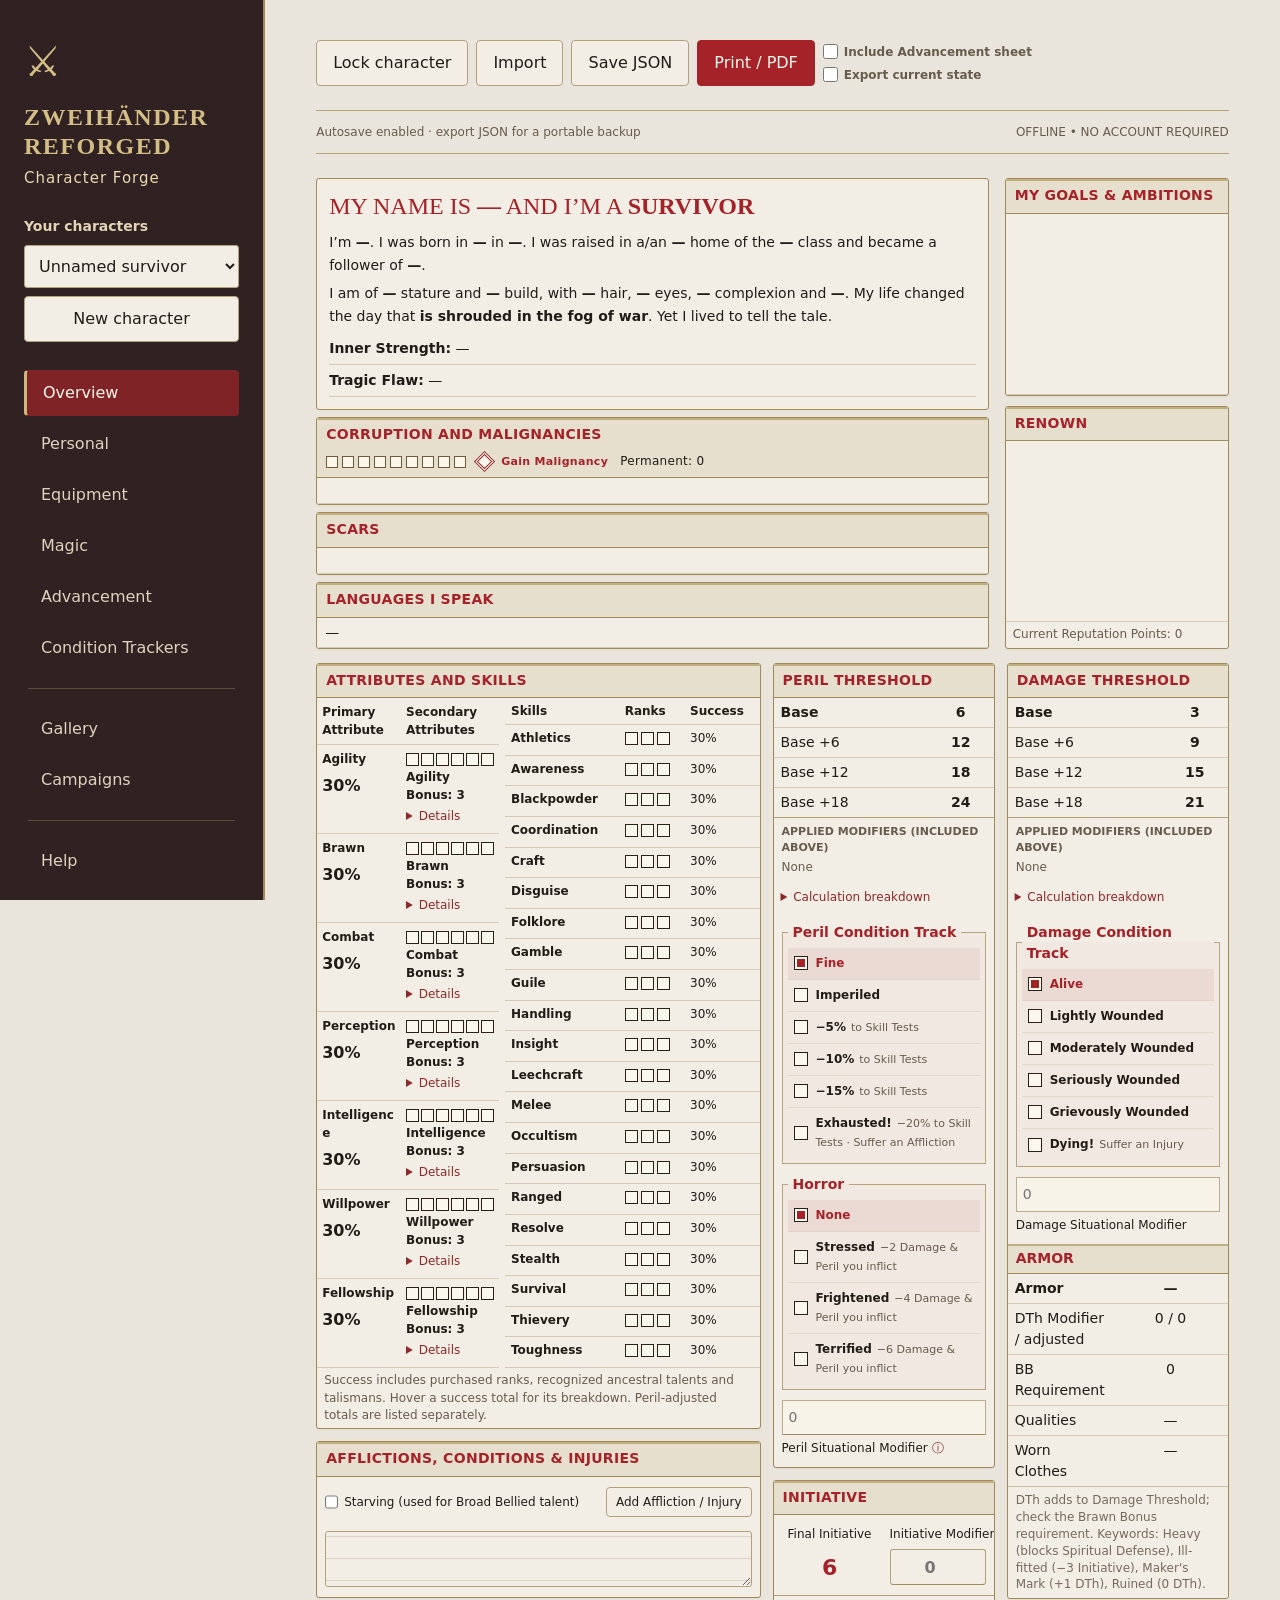
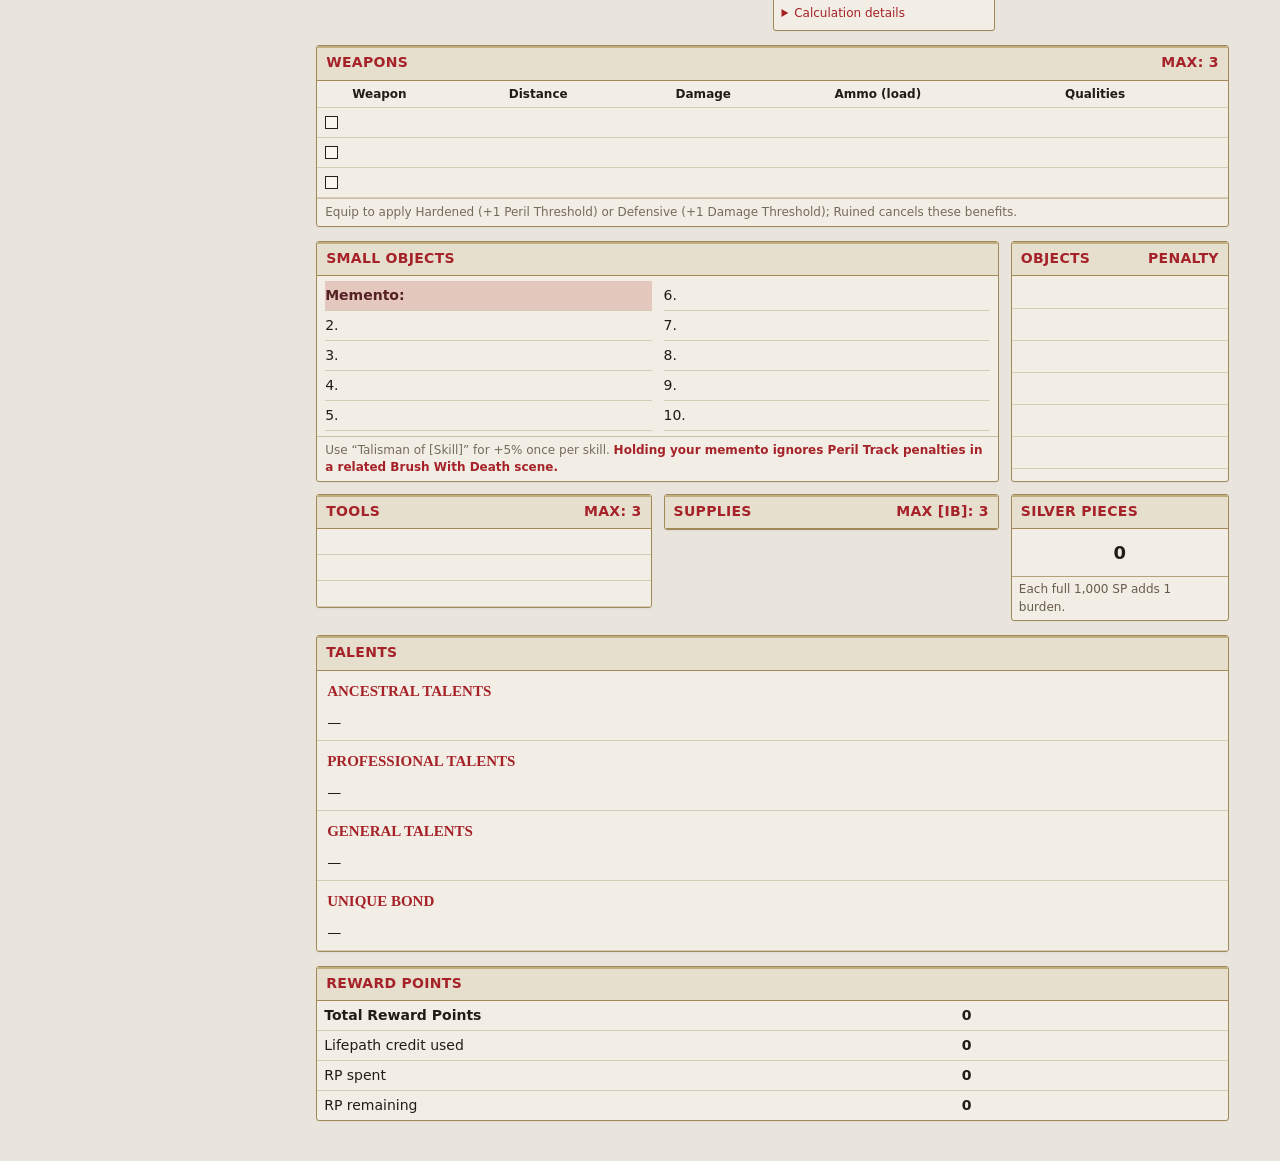
==== commit ddd21216: "Release 1.1.9: clarify Condition Trackers navigation and add button labels" ====
--- a/Character Forge.html
+++ b/Character Forge.html
@@ -970,6 +970,10 @@
 @media screen and (max-width:850px){.tracker-card .tracker-fields{grid-template-columns:75px minmax(70px,1fr) 65px 65px minmax(160px,calc(50% - 5px));gap:10px;overflow-x:auto;padding-bottom:4px}}
 .sheet-injuries-conditions .other-conditions textarea{height:56px;min-height:56px;line-height:22px;padding:5px 7px;resize:vertical}
 #print-root .print-conditions-lines{line-height:20px;padding-top:0;padding-bottom:0}
+.tracker-notes-sheet{position:relative;width:190mm;height:277mm;overflow:hidden;box-sizing:border-box}
+.tracker-notes-grid{display:grid;grid-auto-rows:76.2mm;gap:4mm;transform-origin:top left;position:absolute;top:0;left:0}
+.tracker-notes-grid .tracker-note-page{border:1px dashed #b4a078}
+@media print{body.tracker-printing #print-root{width:190mm!important}body.tracker-printing #print-root .tracker-notes-sheet{break-inside:avoid;break-after:auto}body.tracker-printing #print-root .tracker-note-page{break-after:auto;page-break-after:auto}}
 </style></head><body><aside><div class="sigil">⚔</div><h1 class="app-brand">ZWEIHÄNDER<br>REFORGED</h1><p class="app-brand-subtitle">Character Forge</p><label class="library-label" for="library">Your characters</label><select id="library"></select><button id="new">New character</button><nav id="nav" aria-label="Character sections"></nav><p class="footnote">An offline character workshop.<br>Based on your World Anvil templates.</p></aside><main><header><div class="header-main"><div class="character-heading"><p class="eyebrow">EVERY SURVIVOR HAS A STORY</p><h2 id="character-name">Unnamed survivor</h2><p id="subtitle">Begin with a name. Build a life worth risking.</p></div><div class="actions"><button id="lock-character">Lock character</button><button id="import">Import</button><button id="export">Save JSON</button><button id="print" class="primary">Print / PDF</button><div class="print-options"><label class="print-advancement-option"><input id="print-advancement" type="checkbox">Include Advancement sheet</label><label class="print-advancement-option"><input id="print-current-state" type="checkbox">Export current state</label></div></div></div><div class="portrait-column"><div class="portrait-slot"><img id="character-portrait" class="token-portrait header-portrait" width="256" height="256" alt="Character portrait" hidden></div></div></header><div class="statusbar"><span id="status" role="status">Ready</span><span>OFFLINE • NO ACCOUNT REQUIRED</span></div><section id="overview"></section><section id="editor"></section></main><div id="print-root" aria-hidden="true"></div><input id="backup-file" type="file" accept=".json,application/json" hidden><input id="file" type="file" accept=".json,application/json" hidden><script>const SECTIONS = [{"title": "Identity", "tracking": false, "fields": [{"key": "name", "label": "Name", "type": "text", "options": [], "placeholder": "Character Name"}, {"key": "personal_ancestry", "label": "Ancestry", "type": "text", "options": [], "placeholder": "Ancestry"}, {"key": "personal_gender", "label": "Gender", "type": "text", "options": [], "placeholder": "Gender"}, {"key": "imageid", "label": "ImageID", "type": "number", "options": [], "placeholder": "Image ID#"}, {"key": "personal_season_of_birth", "label": "Season of Birth", "type": "text", "options": [], "placeholder": "Season of Birth"}, {"key": "personal_place_of_birth", "label": "Place of Birth", "type": "text", "options": [], "placeholder": "Place of Birth"}, {"key": "personal_social_class", "label": "Social Class", "type": "text", "options": [], "placeholder": "Lowborn / Burgher / Nobility"}, {"key": "personal_upbringing", "label": "Upbringing", "type": "text", "options": [], "placeholder": "Upbringing"}, {"key": "personal_patron_deity", "label": "Patron Deity", "type": "text", "options": [], "placeholder": "Patron Deity"}, {"key": "personal_language", "label": "Languages", "type": "text", "options": [], "placeholder": "Languages"}, {"key": "personal_death", "label": "Brush With Death", "type": "text", "options": [], "placeholder": "Brush With Death"}]}, {"title": "Appearance", "tracking": false, "fields": [{"key": "personal_age_group", "label": "Age Group", "type": "text", "options": [], "placeholder": "Young / Middle / Old"}, {"key": "personal_height", "label": "Height", "type": "text", "options": [], "placeholder": "Height"}, {"key": "personal_build", "label": "Build", "type": "text", "options": [], "placeholder": "Build"}, {"key": "personal_complexion", "label": "Complexion", "type": "text", "options": [], "placeholder": "Complexion"}, {"key": "personal_hair_color", "label": "Hair Color", "type": "text", "options": [], "placeholder": "Hair Color"}, {"key": "personal_eye_color", "label": "Eye Color", "type": "text", "options": [], "placeholder": "Eye Color"}, {"key": "personal_distinguishing_marks", "label": "Distinguishing Marks", "type": "text", "options": [], "placeholder": "Distinguishing Marks"}]}, {"title": "Attributes", "tracking": false, "fields": [{"key": "attribute_combat", "label": "Attribute Combat", "type": "number", "options": [], "min": "0", "max": "100", "placeholder": "30"}, {"key": "attribute_brawn", "label": "Attribute Brawn", "type": "number", "options": [], "min": "0", "max": "100", "placeholder": "30"}, {"key": "attribute_agility", "label": "Attribute Agility", "type": "number", "options": [], "min": "0", "max": "100", "placeholder": "30"}, {"key": "attribute_perception", "label": "Attribute Perception", "type": "number", "options": [], "min": "0", "max": "100", "placeholder": "30"}, {"key": "attribute_intelligence", "label": "Attribute Intelligence", "type": "number", "options": [], "min": "0", "max": "100", "placeholder": "30"}, {"key": "attribute_willpower", "label": "Attribute Willpower", "type": "number", "options": [], "min": "0", "max": "100", "placeholder": "30"}, {"key": "attribute_fellowship", "label": "Attribute Fellowship", "type": "number", "options": [], "min": "0", "max": "100", "placeholder": "30"}]}, {"title": "Unique Bond", "tracking": false, "fields": [{"key": "talent_unique_bond", "label": "Unique Bond", "type": "textarea", "options": [], "placeholder": "Unique Bond"}]}, {"title": "Alignment & Corruption", "tracking": false, "fields": [{"key": "inner_strength", "label": "Inner Strength", "type": "text", "options": [], "placeholder": "Inner Strength"}, {"key": "tragic_flaw", "label": "Tragic Flaw", "type": "text", "options": [], "placeholder": "Tragic Flaw"}, {"key": "injuries", "label": "Injuries", "type": "textarea", "options": [], "placeholder": "Injuries"}, {"key": "malignancies", "label": "Malignancies", "type": "textarea", "options": [], "placeholder": "Malignancies"}, {"key": "scars", "label": "Scars", "type": "textarea", "options": [], "placeholder": "Scars"}, {"key": "scars_number", "label": "Number of Scars. Use this counter if you have Spiritual Defense professional talent", "type": "number", "options": []}]}, {"title": "Goals", "tracking": false, "fields": [{"key": "personal_goals", "label": "Goals & Ambitions", "type": "textarea", "options": [], "placeholder": "Goals and Ambitions"}]}, {"title": "Reputation", "tracking": false, "fields": [{"key": "reputation_text", "label": "Reputation (What You Are Known For)", "type": "textarea", "options": [], "placeholder": "What you are known for"}, {"key": "reputation", "label": "Reputation Points", "type": "number", "options": [], "min": "0", "placeholder": "0"}]}, {"title": "Armor", "tracking": false, "fields": [{"key": "armor_name", "label": "Armor Name", "type": "text", "options": [], "placeholder": "Armor Name"}, {"key": "armor_dth", "label": "DTh Modifier", "type": "number", "options": [], "min": "0", "max": "10", "placeholder": "0"}, {"key": "armor_bb", "label": "BB Requirement", "type": "number", "options": [], "min": "0", "max": "10", "placeholder": "0"}, {"key": "armor_qualities", "label": "Qualities", "type": "text", "options": [], "placeholder": "Qualities — keywords: Ruined, Maker's Mark, Ill-fitted"}, {"key": "armor_clothes", "label": "Worn Clothes", "type": "text", "options": [], "placeholder": "Worn Clothes"}]}, {"title": "Weapons", "tracking": false, "fields": [{"key": "weapon_active_1", "label": "Weapon Active 1", "type": "checkbox", "options": []}, {"key": "weapon_name_1", "label": "Weapon Name 1", "type": "text", "options": [], "placeholder": "Weapon #1"}, {"key": "weapon_distance_1", "label": "Weapon Distance 1", "type": "text", "options": [], "placeholder": "Distance"}, {"key": "weapon_damage_1", "label": "Weapon Damage 1", "type": "text", "options": [], "placeholder": "Damage"}, {"key": "weapon_load_1", "label": "Weapon Load 1", "type": "text", "options": [], "placeholder": "Load"}, {"key": "weapon_qualities_1", "label": "Weapon Qualities 1", "type": "text", "options": [], "placeholder": "Ruined / Defensive / Hardened"}, {"key": "weapon_active_2", "label": "Weapon Active 2", "type": "checkbox", "options": []}, {"key": "weapon_name_2", "label": "Weapon Name 2", "type": "text", "options": [], "placeholder": "Weapon #2"}, {"key": "weapon_distance_2", "label": "Weapon Distance 2", "type": "text", "options": [], "placeholder": "Distance"}, {"key": "weapon_damage_2", "label": "Weapon Damage 2", "type": "text", "options": [], "placeholder": "Damage"}, {"key": "weapon_load_2", "label": "Weapon Load 2", "type": "text", "options": [], "placeholder": "Load"}, {"key": "weapon_qualities_2", "label": "Weapon Qualities 2", "type": "text", "options": [], "placeholder": "Ruined / Defensive / Hardened"}, {"key": "weapon_active_3", "label": "Weapon Active 3", "type": "checkbox", "options": []}, {"key": "weapon_name_3", "label": "Weapon Name 3", "type": "text", "options": [], "placeholder": "Weapon #3"}, {"key": "weapon_distance_3", "label": "Weapon Distance 3", "type": "text", "options": [], "placeholder": "Distance"}, {"key": "weapon_damage_3", "label": "Weapon Damage 3", "type": "text", "options": [], "placeholder": "Damage"}, {"key": "weapon_load_3", "label": "Weapon Load 3", "type": "text", "options": [], "placeholder": "Load"}, {"key": "weapon_qualities_3", "label": "Weapon Qualities 3", "type": "text", "options": [], "placeholder": "Ruined / Defensive / Hardened"}, {"key": "weapon_active_4", "label": "Weapon Active 4", "type": "checkbox", "options": []}, {"key": "weapon_name_4", "label": "Weapon Name 4", "type": "text", "options": [], "placeholder": "Weapon #4"}, {"key": "weapon_distance_4", "label": "Weapon Distance 4", "type": "text", "options": [], "placeholder": "Distance"}, {"key": "weapon_damage_4", "label": "Weapon Damage 4", "type": "text", "options": [], "placeholder": "Damage"}, {"key": "weapon_load_4", "label": "Weapon Load 4", "type": "text", "options": [], "placeholder": "Load"}, {"key": "weapon_qualities_4", "label": "Weapon Qualities 4", "type": "text", "options": [], "placeholder": "Ruined / Defensive / Hardened"}, {"key": "weapon_active_5", "label": "Weapon Active 5", "type": "checkbox", "options": []}, {"key": "weapon_name_5", "label": "Weapon Name 5", "type": "text", "options": [], "placeholder": "Weapon #5"}, {"key": "weapon_distance_5", "label": "Weapon Distance 5", "type": "text", "options": [], "placeholder": "Distance"}, {"key": "weapon_damage_5", "label": "Weapon Damage 5", "type": "text", "options": [], "placeholder": "Damage"}, {"key": "weapon_load_5", "label": "Weapon Load 5", "type": "text", "options": [], "placeholder": "Load"}, {"key": "weapon_qualities_5", "label": "Weapon Qualities 5", "type": "text", "options": [], "placeholder": "Ruined / Defensive / Hardened"}, {"key": "weapon_active_6", "label": "Weapon Active 6", "type": "checkbox", "options": []}, {"key": "weapon_name_6", "label": "Weapon Name 6", "type": "text", "options": [], "placeholder": "Weapon #6"}, {"key": "weapon_distance_6", "label": "Weapon Distance 6", "type": "text", "options": [], "placeholder": "Distance"}, {"key": "weapon_damage_6", "label": "Weapon Damage 6", "type": "text", "options": [], "placeholder": "Damage"}, {"key": "weapon_load_6", "label": "Weapon Load 6", "type": "text", "options": [], "placeholder": "Load"}, {"key": "weapon_qualities_6", "label": "Weapon Qualities 6", "type": "text", "options": [], "placeholder": "Ruined / Defensive / Hardened"}]}, {"title": "Tools", "tracking": false, "fields": [{"key": "tool_1", "label": "Tool 1", "type": "text", "options": [], "placeholder": "Tool #1"}, {"key": "tool_2", "label": "Tool 2", "type": "text", "options": [], "placeholder": "Tool #2"}, {"key": "tool_3", "label": "Tool 3", "type": "text", "options": [], "placeholder": "Tool #3"}, {"key": "tool_4", "label": "Tool 4", "type": "text", "options": [], "placeholder": "Tool #4"}, {"key": "tool_5", "label": "Tool 5", "type": "text", "options": [], "placeholder": "Tool #5"}, {"key": "tool_6", "label": "Tool 6", "type": "text", "options": [], "placeholder": "Tool #6"}]}, {"title": "Supplies", "tracking": false, "fields": [{"key": "supply_name_1", "label": "Supply 1", "type": "text", "options": [], "placeholder": "Supply #1"}, {"key": "supply_rating_1", "label": "Rating 1", "type": "number", "options": [], "min": "0", "placeholder": "0"}, {"key": "supply_name_2", "label": "Supply 2", "type": "text", "options": [], "placeholder": "Supply #2"}, {"key": "supply_rating_2", "label": "Rating 2", "type": "number", "options": [], "min": "0", "placeholder": "0"}, {"key": "supply_name_3", "label": "Supply 3", "type": "text", "options": [], "placeholder": "Supply #3"}, {"key": "supply_rating_3", "label": "Rating 3", "type": "number", "options": [], "min": "0", "placeholder": "0"}, {"key": "supply_name_4", "label": "Supply 4", "type": "text", "options": [], "placeholder": "Supply #4"}, {"key": "supply_rating_4", "label": "Rating 4", "type": "number", "options": [], "min": "0", "placeholder": "0"}, {"key": "supply_name_5", "label": "Supply 5", "type": "text", "options": [], "placeholder": "Supply #5"}, {"key": "supply_rating_5", "label": "Rating 5", "type": "number", "options": [], "min": "0", "placeholder": "0"}, {"key": "supply_name_6", "label": "Supply 6", "type": "text", "options": [], "placeholder": "Supply #6"}, {"key": "supply_rating_6", "label": "Rating 6", "type": "number", "options": [], "min": "0", "placeholder": "0"}]}, {"title": "Small Objects", "tracking": false, "fields": [{"key": "memento", "label": "Memento — hold to ignore Peril Track penalties during Brush With Death scenes", "type": "text", "options": [], "placeholder": "Memento"}, {"key": "object_2", "label": "Object 2", "type": "text", "options": [], "placeholder": "Object #2 — enter 'Talisman of [Skill]' to apply +5 bonus"}, {"key": "object_3", "label": "Object 3", "type": "text", "options": [], "placeholder": "Object #3 — enter 'Talisman of [Skill]' to apply +5 bonus"}, {"key": "object_4", "label": "Object 4", "type": "text", "options": [], "placeholder": "Object #4 — enter 'Talisman of [Skill]' to apply +5 bonus"}, {"key": "object_5", "label": "Object 5", "type": "text", "options": [], "placeholder": "Object #5 — enter 'Talisman of [Skill]' to apply +5 bonus"}, {"key": "object_6", "label": "Object 6", "type": "text", "options": [], "placeholder": "Object #6 — enter 'Talisman of [Skill]' to apply +5 bonus"}, {"key": "object_7", "label": "Object 7", "type": "text", "options": [], "placeholder": "Object #7 — enter 'Talisman of [Skill]' to apply +5 bonus"}, {"key": "object_8", "label": "Object 8", "type": "text", "options": [], "placeholder": "Object #8 — enter 'Talisman of [Skill]' to apply +5 bonus"}, {"key": "object_9", "label": "Object 9", "type": "text", "options": [], "placeholder": "Object #9 — enter 'Talisman of [Skill]' to apply +5 bonus"}, {"key": "object_10", "label": "Object 10", "type": "text", "options": [], "placeholder": "Object #10 — enter 'Talisman of [Skill]' to apply +5 bonus"}]}, {"title": "Wealth & Burden", "tracking": false, "fields": [{"key": "silver", "label": "Silver (1,000+ SP = 1 Enc)", "type": "number", "options": [], "min": "0", "placeholder": "0"}, {"key": "burden", "label": "Extra Burden", "type": "textarea", "options": [], "placeholder": "Extra burden carried"}, {"key": "burden_penalty", "label": "Burden Penalty (IM)", "type": "number", "options": [], "min": "0", "placeholder": "0"}, {"key": "property", "label": "Property & Titles", "type": "textarea", "options": [], "placeholder": "Property, titles and deeds"}, {"key": "spells_count", "label": "Number of Spell Slots (0–20) — save and reload to update slots", "type": "number", "options": [], "min": "0", "max": "20", "placeholder": "Number of spells"}, {"key": "rituals_count", "label": "Number of Rituals (0–10) — save and reload to update slots", "type": "number", "options": [], "min": "0", "max": "10", "placeholder": "Number of rituals"}]}, {"title": "Spells", "tracking": false, "fields": [{"key": "magic_name_1", "label": "Name", "type": "text", "options": [], "placeholder": "Spell Name"}, {"key": "magic_principle_1", "label": "Principle", "type": "select", "options": [{"value": "None", "label": "— Principle —"}, {"value": "Petty", "label": "Petty Spell"}, {"value": "Lesser", "label": "Lesser Spell"}, {"value": "Greater", "label": "Greater Spell"}]}, {"key": "magic_wellspring_1", "label": "Wellspring", "type": "select", "options": [{"value": "Folk Magic", "label": "Folk Magic"}, {"value": "Arcane Magic", "label": "Arcane Magic"}, {"value": "Divine Magic", "label": "Divine Magic"}, {"value": "Chaos Magic", "label": "Chaos Magic"}]}, {"key": "magic_distance_1", "label": "Distance", "type": "select", "options": [{"value": "Self", "label": "Self"}, {"value": "Close", "label": "Close"}, {"value": "CloseNear", "label": "Close/Near"}, {"value": "CloseNearFar", "label": "Close/Near/Far"}]}, {"key": "magic_duration_1", "label": "Duration", "type": "select", "options": [{"value": "Focus", "label": "Focus"}, {"value": "Instant", "label": "Instantaneous"}, {"value": "Forever", "label": "Forever"}, {"value": "Special", "label": "Special"}]}, {"key": "magic_material_1", "label": "Materials", "type": "text", "options": [], "placeholder": "Materials"}, {"key": "magic_effect_1", "label": "Effect", "type": "textarea", "options": [], "placeholder": "Effect"}, {"key": "magic_crit_success_1", "label": "Critical Success", "type": "textarea", "options": [], "placeholder": "Critical Success"}, {"key": "magic_crit_fail_1", "label": "Critical Failure", "type": "textarea", "options": [], "placeholder": "Critical Failure"}, {"key": "magic_name_2", "label": "Name", "type": "text", "options": [], "placeholder": "Spell Name"}, {"key": "magic_principle_2", "label": "Principle", "type": "select", "options": [{"value": "None", "label": "— Principle —"}, {"value": "Petty", "label": "Petty Spell"}, {"value": "Lesser", "label": "Lesser Spell"}, {"value": "Greater", "label": "Greater Spell"}]}, {"key": "magic_wellspring_2", "label": "Wellspring", "type": "select", "options": [{"value": "Folk Magic", "label": "Folk Magic"}, {"value": "Arcane Magic", "label": "Arcane Magic"}, {"value": "Divine Magic", "label": "Divine Magic"}, {"value": "Chaos Magic", "label": "Chaos Magic"}]}, {"key": "magic_distance_2", "label": "Distance", "type": "select", "options": [{"value": "Self", "label": "Self"}, {"value": "Close", "label": "Close"}, {"value": "CloseNear", "label": "Close/Near"}, {"value": "CloseNearFar", "label": "Close/Near/Far"}]}, {"key": "magic_duration_2", "label": "Duration", "type": "select", "options": [{"value": "Focus", "label": "Focus"}, {"value": "Instant", "label": "Instantaneous"}, {"value": "Forever", "label": "Forever"}, {"value": "Special", "label": "Special"}]}, {"key": "magic_material_2", "label": "Materials", "type": "text", "options": [], "placeholder": "Materials"}, {"key": "magic_effect_2", "label": "Effect", "type": "textarea", "options": [], "placeholder": "Effect"}, {"key": "magic_crit_success_2", "label": "Critical Success", "type": "textarea", "options": [], "placeholder": "Critical Success"}, {"key": "magic_crit_fail_2", "label": "Critical Failure", "type": "textarea", "options": [], "placeholder": "Critical Failure"}, {"key": "magic_name_3", "label": "Name", "type": "text", "options": [], "placeholder": "Spell Name"}, {"key": "magic_principle_3", "label": "Principle", "type": "select", "options": [{"value": "None", "label": "— Principle —"}, {"value": "Petty", "label": "Petty Spell"}, {"value": "Lesser", "label": "Lesser Spell"}, {"value": "Greater", "label": "Greater Spell"}]}, {"key": "magic_wellspring_3", "label": "Wellspring", "type": "select", "options": [{"value": "Folk Magic", "label": "Folk Magic"}, {"value": "Arcane Magic", "label": "Arcane Magic"}, {"value": "Divine Magic", "label": "Divine Magic"}, {"value": "Chaos Magic", "label": "Chaos Magic"}]}, {"key": "magic_distance_3", "label": "Distance", "type": "select", "options": [{"value": "Self", "label": "Self"}, {"value": "Close", "label": "Close"}, {"value": "CloseNear", "label": "Close/Near"}, {"value": "CloseNearFar", "label": "Close/Near/Far"}]}, {"key": "magic_duration_3", "label": "Duration", "type": "select", "options": [{"value": "Focus", "label": "Focus"}, {"value": "Instant", "label": "Instantaneous"}, {"value": "Forever", "label": "Forever"}, {"value": "Special", "label": "Special"}]}, {"key": "magic_material_3", "label": "Materials", "type": "text", "options": [], "placeholder": "Materials"}, {"key": "magic_effect_3", "label": "Effect", "type": "textarea", "options": [], "placeholder": "Effect"}, {"key": "magic_crit_success_3", "label": "Critical Success", "type": "textarea", "options": [], "placeholder": "Critical Success"}, {"key": "magic_crit_fail_3", "label": "Critical Failure", "type": "textarea", "options": [], "placeholder": "Critical Failure"}, {"key": "magic_name_4", "label": "Name", "type": "text", "options": [], "placeholder": "Spell Name"}, {"key": "magic_principle_4", "label": "Principle", "type": "select", "options": [{"value": "None", "label": "— Principle —"}, {"value": "Petty", "label": "Petty Spell"}, {"value": "Lesser", "label": "Lesser Spell"}, {"value": "Greater", "label": "Greater Spell"}]}, {"key": "magic_wellspring_4", "label": "Wellspring", "type": "select", "options": [{"value": "Folk Magic", "label": "Folk Magic"}, {"value": "Arcane Magic", "label": "Arcane Magic"}, {"value": "Divine Magic", "label": "Divine Magic"}, {"value": "Chaos Magic", "label": "Chaos Magic"}]}, {"key": "magic_distance_4", "label": "Distance", "type": "select", "options": [{"value": "Self", "label": "Self"}, {"value": "Close", "label": "Close"}, {"value": "CloseNear", "label": "Close/Near"}, {"value": "CloseNearFar", "label": "Close/Near/Far"}]}, {"key": "magic_duration_4", "label": "Duration", "type": "select", "options": [{"value": "Focus", "label": "Focus"}, {"value": "Instant", "label": "Instantaneous"}, {"value": "Forever", "label": "Forever"}, {"value": "Special", "label": "Special"}]}, {"key": "magic_material_4", "label": "Materials", "type": "text", "options": [], "placeholder": "Materials"}, {"key": "magic_effect_4", "label": "Effect", "type": "textarea", "options": [], "placeholder": "Effect"}, {"key": "magic_crit_success_4", "label": "Critical Success", "type": "textarea", "options": [], "placeholder": "Critical Success"}, {"key": "magic_crit_fail_4", "label": "Critical Failure", "type": "textarea", "options": [], "placeholder": "Critical Failure"}, {"key": "magic_name_5", "label": "Name", "type": "text", "options": [], "placeholder": "Spell Name"}, {"key": "magic_principle_5", "label": "Principle", "type": "select", "options": [{"value": "None", "label": "— Principle —"}, {"value": "Petty", "label": "Petty Spell"}, {"value": "Lesser", "label": "Lesser Spell"}, {"value": "Greater", "label": "Greater Spell"}]}, {"key": "magic_wellspring_5", "label": "Wellspring", "type": "select", "options": [{"value": "Folk Magic", "label": "Folk Magic"}, {"value": "Arcane Magic", "label": "Arcane Magic"}, {"value": "Divine Magic", "label": "Divine Magic"}, {"value": "Chaos Magic", "label": "Chaos Magic"}]}, {"key": "magic_distance_5", "label": "Distance", "type": "select", "options": [{"value": "Self", "label": "Self"}, {"value": "Close", "label": "Close"}, {"value": "CloseNear", "label": "Close/Near"}, {"value": "CloseNearFar", "label": "Close/Near/Far"}]}, {"key": "magic_duration_5", "label": "Duration", "type": "select", "options": [{"value": "Focus", "label": "Focus"}, {"value": "Instant", "label": "Instantaneous"}, {"value": "Forever", "label": "Forever"}, {"value": "Special", "label": "Special"}]}, {"key": "magic_material_5", "label": "Materials", "type": "text", "options": [], "placeholder": "Materials"}, {"key": "magic_effect_5", "label": "Effect", "type": "textarea", "options": [], "placeholder": "Effect"}, {"key": "magic_crit_success_5", "label": "Critical Success", "type": "textarea", "options": [], "placeholder": "Critical Success"}, {"key": "magic_crit_fail_5", "label": "Critical Failure", "type": "textarea", "options": [], "placeholder": "Critical Failure"}, {"key": "magic_name_6", "label": "Name", "type": "text", "options": [], "placeholder": "Spell Name"}, {"key": "magic_principle_6", "label": "Principle", "type": "select", "options": [{"value": "None", "label": "— Principle —"}, {"value": "Petty", "label": "Petty Spell"}, {"value": "Lesser", "label": "Lesser Spell"}, {"value": "Greater", "label": "Greater Spell"}]}, {"key": "magic_wellspring_6", "label": "Wellspring", "type": "select", "options": [{"value": "Folk Magic", "label": "Folk Magic"}, {"value": "Arcane Magic", "label": "Arcane Magic"}, {"value": "Divine Magic", "label": "Divine Magic"}, {"value": "Chaos Magic", "label": "Chaos Magic"}]}, {"key": "magic_distance_6", "label": "Distance", "type": "select", "options": [{"value": "Self", "label": "Self"}, {"value": "Close", "label": "Close"}, {"value": "CloseNear", "label": "Close/Near"}, {"value": "CloseNearFar", "label": "Close/Near/Far"}]}, {"key": "magic_duration_6", "label": "Duration", "type": "select", "options": [{"value": "Focus", "label": "Focus"}, {"value": "Instant", "label": "Instantaneous"}, {"value": "Forever", "label": "Forever"}, {"value": "Special", "label": "Special"}]}, {"key": "magic_material_6", "label": "Materials", "type": "text", "options": [], "placeholder": "Materials"}, {"key": "magic_effect_6", "label": "Effect", "type": "textarea", "options": [], "placeholder": "Effect"}, {"key": "magic_crit_success_6", "label": "Critical Success", "type": "textarea", "options": [], "placeholder": "Critical Success"}, {"key": "magic_crit_fail_6", "label": "Critical Failure", "type": "textarea", "options": [], "placeholder": "Critical Failure"}, {"key": "magic_name_7", "label": "Name", "type": "text", "options": [], "placeholder": "Spell Name"}, {"key": "magic_principle_7", "label": "Principle", "type": "select", "options": [{"value": "None", "label": "— Principle —"}, {"value": "Petty", "label": "Petty Spell"}, {"value": "Lesser", "label": "Lesser Spell"}, {"value": "Greater", "label": "Greater Spell"}]}, {"key": "magic_wellspring_7", "label": "Wellspring", "type": "select", "options": [{"value": "Folk Magic", "label": "Folk Magic"}, {"value": "Arcane Magic", "label": "Arcane Magic"}, {"value": "Divine Magic", "label": "Divine Magic"}, {"value": "Chaos Magic", "label": "Chaos Magic"}]}, {"key": "magic_distance_7", "label": "Distance", "type": "select", "options": [{"value": "Self", "label": "Self"}, {"value": "Close", "label": "Close"}, {"value": "CloseNear", "label": "Close/Near"}, {"value": "CloseNearFar", "label": "Close/Near/Far"}]}, {"key": "magic_duration_7", "label": "Duration", "type": "select", "options": [{"value": "Focus", "label": "Focus"}, {"value": "Instant", "label": "Instantaneous"}, {"value": "Forever", "label": "Forever"}, {"value": "Special", "label": "Special"}]}, {"key": "magic_material_7", "label": "Materials", "type": "text", "options": [], "placeholder": "Materials"}, {"key": "magic_effect_7", "label": "Effect", "type": "textarea", "options": [], "placeholder": "Effect"}, {"key": "magic_crit_success_7", "label": "Critical Success", "type": "textarea", "options": [], "placeholder": "Critical Success"}, {"key": "magic_crit_fail_7", "label": "Critical Failure", "type": "textarea", "options": [], "placeholder": "Critical Failure"}, {"key": "magic_name_8", "label": "Name", "type": "text", "options": [], "placeholder": "Spell Name"}, {"key": "magic_principle_8", "label": "Principle", "type": "select", "options": [{"value": "None", "label": "— Principle —"}, {"value": "Petty", "label": "Petty Spell"}, {"value": "Lesser", "label": "Lesser Spell"}, {"value": "Greater", "label": "Greater Spell"}]}, {"key": "magic_wellspring_8", "label": "Wellspring", "type": "select", "options": [{"value": "Folk Magic", "label": "Folk Magic"}, {"value": "Arcane Magic", "label": "Arcane Magic"}, {"value": "Divine Magic", "label": "Divine Magic"}, {"value": "Chaos Magic", "label": "Chaos Magic"}]}, {"key": "magic_distance_8", "label": "Distance", "type": "select", "options": [{"value": "Self", "label": "Self"}, {"value": "Close", "label": "Close"}, {"value": "CloseNear", "label": "Close/Near"}, {"value": "CloseNearFar", "label": "Close/Near/Far"}]}, {"key": "magic_duration_8", "label": "Duration", "type": "select", "options": [{"value": "Focus", "label": "Focus"}, {"value": "Instant", "label": "Instantaneous"}, {"value": "Forever", "label": "Forever"}, {"value": "Special", "label": "Special"}]}, {"key": "magic_material_8", "label": "Materials", "type": "text", "options": [], "placeholder": "Materials"}, {"key": "magic_effect_8", "label": "Effect", "type": "textarea", "options": [], "placeholder": "Effect"}, {"key": "magic_crit_success_8", "label": "Critical Success", "type": "textarea", "options": [], "placeholder": "Critical Success"}, {"key": "magic_crit_fail_8", "label": "Critical Failure", "type": "textarea", "options": [], "placeholder": "Critical Failure"}, {"key": "magic_name_9", "label": "Name", "type": "text", "options": [], "placeholder": "Spell Name"}, {"key": "magic_principle_9", "label": "Principle", "type": "select", "options": [{"value": "None", "label": "— Principle —"}, {"value": "Petty", "label": "Petty Spell"}, {"value": "Lesser", "label": "Lesser Spell"}, {"value": "Greater", "label": "Greater Spell"}]}, {"key": "magic_wellspring_9", "label": "Wellspring", "type": "select", "options": [{"value": "Folk Magic", "label": "Folk Magic"}, {"value": "Arcane Magic", "label": "Arcane Magic"}, {"value": "Divine Magic", "label": "Divine Magic"}, {"value": "Chaos Magic", "label": "Chaos Magic"}]}, {"key": "magic_distance_9", "label": "Distance", "type": "select", "options": [{"value": "Self", "label": "Self"}, {"value": "Close", "label": "Close"}, {"value": "CloseNear", "label": "Close/Near"}, {"value": "CloseNearFar", "label": "Close/Near/Far"}]}, {"key": "magic_duration_9", "label": "Duration", "type": "select", "options": [{"value": "Focus", "label": "Focus"}, {"value": "Instant", "label": "Instantaneous"}, {"value": "Forever", "label": "Forever"}, {"value": "Special", "label": "Special"}]}, {"key": "magic_material_9", "label": "Materials", "type": "text", "options": [], "placeholder": "Materials"}, {"key": "magic_effect_9", "label": "Effect", "type": "textarea", "options": [], "placeholder": "Effect"}, {"key": "magic_crit_success_9", "label": "Critical Success", "type": "textarea", "options": [], "placeholder": "Critical Success"}, {"key": "magic_crit_fail_9", "label": "Critical Failure", "type": "textarea", "options": [], "placeholder": "Critical Failure"}, {"key": "magic_name_10", "label": "Name", "type": "text", "options": [], "placeholder": "Spell Name"}, {"key": "magic_principle_10", "label": "Principle", "type": "select", "options": [{"value": "None", "label": "— Principle —"}, {"value": "Petty", "label": "Petty Spell"}, {"value": "Lesser", "label": "Lesser Spell"}, {"value": "Greater", "label": "Greater Spell"}]}, {"key": "magic_wellspring_10", "label": "Wellspring", "type": "select", "options": [{"value": "Folk Magic", "label": "Folk Magic"}, {"value": "Arcane Magic", "label": "Arcane Magic"}, {"value": "Divine Magic", "label": "Divine Magic"}, {"value": "Chaos Magic", "label": "Chaos Magic"}]}, {"key": "magic_distance_10", "label": "Distance", "type": "select", "options": [{"value": "Self", "label": "Self"}, {"value": "Close", "label": "Close"}, {"value": "CloseNear", "label": "Close/Near"}, {"value": "CloseNearFar", "label": "Close/Near/Far"}]}, {"key": "magic_duration_10", "label": "Duration", "type": "select", "options": [{"value": "Focus", "label": "Focus"}, {"value": "Instant", "label": "Instantaneous"}, {"value": "Forever", "label": "Forever"}, {"value": "Special", "label": "Special"}]}, {"key": "magic_material_10", "label": "Materials", "type": "text", "options": [], "placeholder": "Materials"}, {"key": "magic_effect_10", "label": "Effect", "type": "textarea", "options": [], "placeholder": "Effect"}, {"key": "magic_crit_success_10", "label": "Critical Success", "type": "textarea", "options": [], "placeholder": "Critical Success"}, {"key": "magic_crit_fail_10", "label": "Critical Failure", "type": "textarea", "options": [], "placeholder": "Critical Failure"}, {"key": "magic_name_11", "label": "Name", "type": "text", "options": [], "placeholder": "Spell Name"}, {"key": "magic_principle_11", "label": "Principle", "type": "select", "options": [{"value": "None", "label": "— Principle —"}, {"value": "Petty", "label": "Petty Spell"}, {"value": "Lesser", "label": "Lesser Spell"}, {"value": "Greater", "label": "Greater Spell"}]}, {"key": "magic_wellspring_11", "label": "Wellspring", "type": "select", "options": [{"value": "Folk Magic", "label": "Folk Magic"}, {"value": "Arcane Magic", "label": "Arcane Magic"}, {"value": "Divine Magic", "label": "Divine Magic"}, {"value": "Chaos Magic", "label": "Chaos Magic"}]}, {"key": "magic_distance_11", "label": "Distance", "type": "select", "options": [{"value": "Self", "label": "Self"}, {"value": "Close", "label": "Close"}, {"value": "CloseNear", "label": "Close/Near"}, {"value": "CloseNearFar", "label": "Close/Near/Far"}]}, {"key": "magic_duration_11", "label": "Duration", "type": "select", "options": [{"value": "Focus", "label": "Focus"}, {"value": "Instant", "label": "Instantaneous"}, {"value": "Forever", "label": "Forever"}, {"value": "Special", "label": "Special"}]}, {"key": "magic_material_11", "label": "Materials", "type": "text", "options": [], "placeholder": "Materials"}, {"key": "magic_effect_11", "label": "Effect", "type": "textarea", "options": [], "placeholder": "Effect"}, {"key": "magic_crit_success_11", "label": "Critical Success", "type": "textarea", "options": [], "placeholder": "Critical Success"}, {"key": "magic_crit_fail_11", "label": "Critical Failure", "type": "textarea", "options": [], "placeholder": "Critical Failure"}, {"key": "magic_name_12", "label": "Name", "type": "text", "options": [], "placeholder": "Spell Name"}, {"key": "magic_principle_12", "label": "Principle", "type": "select", "options": [{"value": "None", "label": "— Principle —"}, {"value": "Petty", "label": "Petty Spell"}, {"value": "Lesser", "label": "Lesser Spell"}, {"value": "Greater", "label": "Greater Spell"}]}, {"key": "magic_wellspring_12", "label": "Wellspring", "type": "select", "options": [{"value": "Folk Magic", "label": "Folk Magic"}, {"value": "Arcane Magic", "label": "Arcane Magic"}, {"value": "Divine Magic", "label": "Divine Magic"}, {"value": "Chaos Magic", "label": "Chaos Magic"}]}, {"key": "magic_distance_12", "label": "Distance", "type": "select", "options": [{"value": "Self", "label": "Self"}, {"value": "Close", "label": "Close"}, {"value": "CloseNear", "label": "Close/Near"}, {"value": "CloseNearFar", "label": "Close/Near/Far"}]}, {"key": "magic_duration_12", "label": "Duration", "type": "select", "options": [{"value": "Focus", "label": "Focus"}, {"value": "Instant", "label": "Instantaneous"}, {"value": "Forever", "label": "Forever"}, {"value": "Special", "label": "Special"}]}, {"key": "magic_material_12", "label": "Materials", "type": "text", "options": [], "placeholder": "Materials"}, {"key": "magic_effect_12", "label": "Effect", "type": "textarea", "options": [], "placeholder": "Effect"}, {"key": "magic_crit_success_12", "label": "Critical Success", "type": "textarea", "options": [], "placeholder": "Critical Success"}, {"key": "magic_crit_fail_12", "label": "Critical Failure", "type": "textarea", "options": [], "placeholder": "Critical Failure"}, {"key": "magic_name_13", "label": "Name", "type": "text", "options": [], "placeholder": "Spell Name"}, {"key": "magic_principle_13", "label": "Principle", "type": "select", "options": [{"value": "None", "label": "— Principle —"}, {"value": "Petty", "label": "Petty Spell"}, {"value": "Lesser", "label": "Lesser Spell"}, {"value": "Greater", "label": "Greater Spell"}]}, {"key": "magic_wellspring_13", "label": "Wellspring", "type": "select", "options": [{"value": "Folk Magic", "label": "Folk Magic"}, {"value": "Arcane Magic", "label": "Arcane Magic"}, {"value": "Divine Magic", "label": "Divine Magic"}, {"value": "Chaos Magic", "label": "Chaos Magic"}]}, {"key": "magic_distance_13", "label": "Distance", "type": "select", "options": [{"value": "Self", "label": "Self"}, {"value": "Close", "label": "Close"}, {"value": "CloseNear", "label": "Close/Near"}, {"value": "CloseNearFar", "label": "Close/Near/Far"}]}, {"key": "magic_duration_13", "label": "Duration", "type": "select", "options": [{"value": "Focus", "label": "Focus"}, {"value": "Instant", "label": "Instantaneous"}, {"value": "Forever", "label": "Forever"}, {"value": "Special", "label": "Special"}]}, {"key": "magic_material_13", "label": "Materials", "type": "text", "options": [], "placeholder": "Materials"}, {"key": "magic_effect_13", "label": "Effect", "type": "textarea", "options": [], "placeholder": "Effect"}, {"key": "magic_crit_success_13", "label": "Critical Success", "type": "textarea", "options": [], "placeholder": "Critical Success"}, {"key": "magic_crit_fail_13", "label": "Critical Failure", "type": "textarea", "options": [], "placeholder": "Critical Failure"}, {"key": "magic_name_14", "label": "Name", "type": "text", "options": [], "placeholder": "Spell Name"}, {"key": "magic_principle_14", "label": "Principle", "type": "select", "options": [{"value": "None", "label": "— Principle —"}, {"value": "Petty", "label": "Petty Spell"}, {"value": "Lesser", "label": "Lesser Spell"}, {"value": "Greater", "label": "Greater Spell"}]}, {"key": "magic_wellspring_14", "label": "Wellspring", "type": "select", "options": [{"value": "Folk Magic", "label": "Folk Magic"}, {"value": "Arcane Magic", "label": "Arcane Magic"}, {"value": "Divine Magic", "label": "Divine Magic"}, {"value": "Chaos Magic", "label": "Chaos Magic"}]}, {"key": "magic_distance_14", "label": "Distance", "type": "select", "options": [{"value": "Self", "label": "Self"}, {"value": "Close", "label": "Close"}, {"value": "CloseNear", "label": "Close/Near"}, {"value": "CloseNearFar", "label": "Close/Near/Far"}]}, {"key": "magic_duration_14", "label": "Duration", "type": "select", "options": [{"value": "Focus", "label": "Focus"}, {"value": "Instant", "label": "Instantaneous"}, {"value": "Forever", "label": "Forever"}, {"value": "Special", "label": "Special"}]}, {"key": "magic_material_14", "label": "Materials", "type": "text", "options": [], "placeholder": "Materials"}, {"key": "magic_effect_14", "label": "Effect", "type": "textarea", "options": [], "placeholder": "Effect"}, {"key": "magic_crit_success_14", "label": "Critical Success", "type": "textarea", "options": [], "placeholder": "Critical Success"}, {"key": "magic_crit_fail_14", "label": "Critical Failure", "type": "textarea", "options": [], "placeholder": "Critical Failure"}, {"key": "magic_name_15", "label": "Name", "type": "text", "options": [], "placeholder": "Spell Name"}, {"key": "magic_principle_15", "label": "Principle", "type": "select", "options": [{"value": "None", "label": "— Principle —"}, {"value": "Petty", "label": "Petty Spell"}, {"value": "Lesser", "label": "Lesser Spell"}, {"value": "Greater", "label": "Greater Spell"}]}, {"key": "magic_wellspring_15", "label": "Wellspring", "type": "select", "options": [{"value": "Folk Magic", "label": "Folk Magic"}, {"value": "Arcane Magic", "label": "Arcane Magic"}, {"value": "Divine Magic", "label": "Divine Magic"}, {"value": "Chaos Magic", "label": "Chaos Magic"}]}, {"key": "magic_distance_15", "label": "Distance", "type": "select", "options": [{"value": "Self", "label": "Self"}, {"value": "Close", "label": "Close"}, {"value": "CloseNear", "label": "Close/Near"}, {"value": "CloseNearFar", "label": "Close/Near/Far"}]}, {"key": "magic_duration_15", "label": "Duration", "type": "select", "options": [{"value": "Focus", "label": "Focus"}, {"value": "Instant", "label": "Instantaneous"}, {"value": "Forever", "label": "Forever"}, {"value": "Special", "label": "Special"}]}, {"key": "magic_material_15", "label": "Materials", "type": "text", "options": [], "placeholder": "Materials"}, {"key": "magic_effect_15", "label": "Effect", "type": "textarea", "options": [], "placeholder": "Effect"}, {"key": "magic_crit_success_15", "label": "Critical Success", "type": "textarea", "options": [], "placeholder": "Critical Success"}, {"key": "magic_crit_fail_15", "label": "Critical Failure", "type": "textarea", "options": [], "placeholder": "Critical Failure"}, {"key": "magic_name_16", "label": "Name", "type": "text", "options": [], "placeholder": "Spell Name"}, {"key": "magic_principle_16", "label": "Principle", "type": "select", "options": [{"value": "None", "label": "— Principle —"}, {"value": "Petty", "label": "Petty Spell"}, {"value": "Lesser", "label": "Lesser Spell"}, {"value": "Greater", "label": "Greater Spell"}]}, {"key": "magic_wellspring_16", "label": "Wellspring", "type": "select", "options": [{"value": "Folk Magic", "label": "Folk Magic"}, {"value": "Arcane Magic", "label": "Arcane Magic"}, {"value": "Divine Magic", "label": "Divine Magic"}, {"value": "Chaos Magic", "label": "Chaos Magic"}]}, {"key": "magic_distance_16", "label": "Distance", "type": "select", "options": [{"value": "Self", "label": "Self"}, {"value": "Close", "label": "Close"}, {"value": "CloseNear", "label": "Close/Near"}, {"value": "CloseNearFar", "label": "Close/Near/Far"}]}, {"key": "magic_duration_16", "label": "Duration", "type": "select", "options": [{"value": "Focus", "label": "Focus"}, {"value": "Instant", "label": "Instantaneous"}, {"value": "Forever", "label": "Forever"}, {"value": "Special", "label": "Special"}]}, {"key": "magic_material_16", "label": "Materials", "type": "text", "options": [], "placeholder": "Materials"}, {"key": "magic_effect_16", "label": "Effect", "type": "textarea", "options": [], "placeholder": "Effect"}, {"key": "magic_crit_success_16", "label": "Critical Success", "type": "textarea", "options": [], "placeholder": "Critical Success"}, {"key": "magic_crit_fail_16", "label": "Critical Failure", "type": "textarea", "options": [], "placeholder": "Critical Failure"}, {"key": "magic_name_17", "label": "Name", "type": "text", "options": [], "placeholder": "Spell Name"}, {"key": "magic_principle_17", "label": "Principle", "type": "select", "options": [{"value": "None", "label": "— Principle —"}, {"value": "Petty", "label": "Petty Spell"}, {"value": "Lesser", "label": "Lesser Spell"}, {"value": "Greater", "label": "Greater Spell"}]}, {"key": "magic_wellspring_17", "label": "Wellspring", "type": "select", "options": [{"value": "Folk Magic", "label": "Folk Magic"}, {"value": "Arcane Magic", "label": "Arcane Magic"}, {"value": "Divine Magic", "label": "Divine Magic"}, {"value": "Chaos Magic", "label": "Chaos Magic"}]}, {"key": "magic_distance_17", "label": "Distance", "type": "select", "options": [{"value": "Self", "label": "Self"}, {"value": "Close", "label": "Close"}, {"value": "CloseNear", "label": "Close/Near"}, {"value": "CloseNearFar", "label": "Close/Near/Far"}]}, {"key": "magic_duration_17", "label": "Duration", "type": "select", "options": [{"value": "Focus", "label": "Focus"}, {"value": "Instant", "label": "Instantaneous"}, {"value": "Forever", "label": "Forever"}, {"value": "Special", "label": "Special"}]}, {"key": "magic_material_17", "label": "Materials", "type": "text", "options": [], "placeholder": "Materials"}, {"key": "magic_effect_17", "label": "Effect", "type": "textarea", "options": [], "placeholder": "Effect"}, {"key": "magic_crit_success_17", "label": "Critical Success", "type": "textarea", "options": [], "placeholder": "Critical Success"}, {"key": "magic_crit_fail_17", "label": "Critical Failure", "type": "textarea", "options": [], "placeholder": "Critical Failure"}, {"key": "magic_name_18", "label": "Name", "type": "text", "options": [], "placeholder": "Spell Name"}, {"key": "magic_principle_18", "label": "Principle", "type": "select", "options": [{"value": "None", "label": "— Principle —"}, {"value": "Petty", "label": "Petty Spell"}, {"value": "Lesser", "label": "Lesser Spell"}, {"value": "Greater", "label": "Greater Spell"}]}, {"key": "magic_wellspring_18", "label": "Wellspring", "type": "select", "options": [{"value": "Folk Magic", "label": "Folk Magic"}, {"value": "Arcane Magic", "label": "Arcane Magic"}, {"value": "Divine Magic", "label": "Divine Magic"}, {"value": "Chaos Magic", "label": "Chaos Magic"}]}, {"key": "magic_distance_18", "label": "Distance", "type": "select", "options": [{"value": "Self", "label": "Self"}, {"value": "Close", "label": "Close"}, {"value": "CloseNear", "label": "Close/Near"}, {"value": "CloseNearFar", "label": "Close/Near/Far"}]}, {"key": "magic_duration_18", "label": "Duration", "type": "select", "options": [{"value": "Focus", "label": "Focus"}, {"value": "Instant", "label": "Instantaneous"}, {"value": "Forever", "label": "Forever"}, {"value": "Special", "label": "Special"}]}, {"key": "magic_material_18", "label": "Materials", "type": "text", "options": [], "placeholder": "Materials"}, {"key": "magic_effect_18", "label": "Effect", "type": "textarea", "options": [], "placeholder": "Effect"}, {"key": "magic_crit_success_18", "label": "Critical Success", "type": "textarea", "options": [], "placeholder": "Critical Success"}, {"key": "magic_crit_fail_18", "label": "Critical Failure", "type": "textarea", "options": [], "placeholder": "Critical Failure"}, {"key": "magic_name_19", "label": "Name", "type": "text", "options": [], "placeholder": "Spell Name"}, {"key": "magic_principle_19", "label": "Principle", "type": "select", "options": [{"value": "None", "label": "— Principle —"}, {"value": "Petty", "label": "Petty Spell"}, {"value": "Lesser", "label": "Lesser Spell"}, {"value": "Greater", "label": "Greater Spell"}]}, {"key": "magic_wellspring_19", "label": "Wellspring", "type": "select", "options": [{"value": "Folk Magic", "label": "Folk Magic"}, {"value": "Arcane Magic", "label": "Arcane Magic"}, {"value": "Divine Magic", "label": "Divine Magic"}, {"value": "Chaos Magic", "label": "Chaos Magic"}]}, {"key": "magic_distance_19", "label": "Distance", "type": "select", "options": [{"value": "Self", "label": "Self"}, {"value": "Close", "label": "Close"}, {"value": "CloseNear", "label": "Close/Near"}, {"value": "CloseNearFar", "label": "Close/Near/Far"}]}, {"key": "magic_duration_19", "label": "Duration", "type": "select", "options": [{"value": "Focus", "label": "Focus"}, {"value": "Instant", "label": "Instantaneous"}, {"value": "Forever", "label": "Forever"}, {"value": "Special", "label": "Special"}]}, {"key": "magic_material_19", "label": "Materials", "type": "text", "options": [], "placeholder": "Materials"}, {"key": "magic_effect_19", "label": "Effect", "type": "textarea", "options": [], "placeholder": "Effect"}, {"key": "magic_crit_success_19", "label": "Critical Success", "type": "textarea", "options": [], "placeholder": "Critical Success"}, {"key": "magic_crit_fail_19", "label": "Critical Failure", "type": "textarea", "options": [], "placeholder": "Critical Failure"}, {"key": "magic_name_20", "label": "Name", "type": "text", "options": [], "placeholder": "Spell Name"}, {"key": "magic_principle_20", "label": "Principle", "type": "select", "options": [{"value": "None", "label": "— Principle —"}, {"value": "Petty", "label": "Petty Spell"}, {"value": "Lesser", "label": "Lesser Spell"}, {"value": "Greater", "label": "Greater Spell"}]}, {"key": "magic_wellspring_20", "label": "Wellspring", "type": "select", "options": [{"value": "Folk Magic", "label": "Folk Magic"}, {"value": "Arcane Magic", "label": "Arcane Magic"}, {"value": "Divine Magic", "label": "Divine Magic"}, {"value": "Chaos Magic", "label": "Chaos Magic"}]}, {"key": "magic_distance_20", "label": "Distance", "type": "select", "options": [{"value": "Self", "label": "Self"}, {"value": "Close", "label": "Close"}, {"value": "CloseNear", "label": "Close/Near"}, {"value": "CloseNearFar", "label": "Close/Near/Far"}]}, {"key": "magic_duration_20", "label": "Duration", "type": "select", "options": [{"value": "Focus", "label": "Focus"}, {"value": "Instant", "label": "Instantaneous"}, {"value": "Forever", "label": "Forever"}, {"value": "Special", "label": "Special"}]}, {"key": "magic_material_20", "label": "Materials", "type": "text", "options": [], "placeholder": "Materials"}, {"key": "magic_effect_20", "label": "Effect", "type": "textarea", "options": [], "placeholder": "Effect"}, {"key": "magic_crit_success_20", "label": "Critical Success", "type": "textarea", "options": [], "placeholder": "Critical Success"}, {"key": "magic_crit_fail_20", "label": "Critical Failure", "type": "textarea", "options": [], "placeholder": "Critical Failure"}]}, {"title": "Rituals", "tracking": false, "fields": [{"key": "ritual_name_1", "label": "Name", "type": "text", "options": [], "placeholder": "Ritual Name"}, {"key": "ritual_time_1", "label": "Time to Conduct", "type": "text", "options": [], "placeholder": "Time to Conduct"}, {"key": "ritual_duration_1", "label": "Duration", "type": "text", "options": [], "placeholder": "Duration"}, {"key": "ritual_material_1", "label": "Materials", "type": "text", "options": [], "placeholder": "Materials"}, {"key": "ritual_effect_1", "label": "Effect", "type": "textarea", "options": [], "placeholder": "Effect"}, {"key": "ritual_crit_success_1", "label": "Critical Success", "type": "textarea", "options": [], "placeholder": "Critical Success"}, {"key": "ritual_crit_fail_1", "label": "Critical Failure", "type": "textarea", "options": [], "placeholder": "Critical Failure"}, {"key": "ritual_name_2", "label": "Name", "type": "text", "options": [], "placeholder": "Ritual Name"}, {"key": "ritual_time_2", "label": "Time to Conduct", "type": "text", "options": [], "placeholder": "Time to Conduct"}, {"key": "ritual_duration_2", "label": "Duration", "type": "text", "options": [], "placeholder": "Duration"}, {"key": "ritual_material_2", "label": "Materials", "type": "text", "options": [], "placeholder": "Materials"}, {"key": "ritual_effect_2", "label": "Effect", "type": "textarea", "options": [], "placeholder": "Effect"}, {"key": "ritual_crit_success_2", "label": "Critical Success", "type": "textarea", "options": [], "placeholder": "Critical Success"}, {"key": "ritual_crit_fail_2", "label": "Critical Failure", "type": "textarea", "options": [], "placeholder": "Critical Failure"}, {"key": "ritual_name_3", "label": "Name", "type": "text", "options": [], "placeholder": "Ritual Name"}, {"key": "ritual_time_3", "label": "Time to Conduct", "type": "text", "options": [], "placeholder": "Time to Conduct"}, {"key": "ritual_duration_3", "label": "Duration", "type": "text", "options": [], "placeholder": "Duration"}, {"key": "ritual_material_3", "label": "Materials", "type": "text", "options": [], "placeholder": "Materials"}, {"key": "ritual_effect_3", "label": "Effect", "type": "textarea", "options": [], "placeholder": "Effect"}, {"key": "ritual_crit_success_3", "label": "Critical Success", "type": "textarea", "options": [], "placeholder": "Critical Success"}, {"key": "ritual_crit_fail_3", "label": "Critical Failure", "type": "textarea", "options": [], "placeholder": "Critical Failure"}, {"key": "ritual_name_4", "label": "Name", "type": "text", "options": [], "placeholder": "Ritual Name"}, {"key": "ritual_time_4", "label": "Time to Conduct", "type": "text", "options": [], "placeholder": "Time to Conduct"}, {"key": "ritual_duration_4", "label": "Duration", "type": "text", "options": [], "placeholder": "Duration"}, {"key": "ritual_material_4", "label": "Materials", "type": "text", "options": [], "placeholder": "Materials"}, {"key": "ritual_effect_4", "label": "Effect", "type": "textarea", "options": [], "placeholder": "Effect"}, {"key": "ritual_crit_success_4", "label": "Critical Success", "type": "textarea", "options": [], "placeholder": "Critical Success"}, {"key": "ritual_crit_fail_4", "label": "Critical Failure", "type": "textarea", "options": [], "placeholder": "Critical Failure"}, {"key": "ritual_name_5", "label": "Name", "type": "text", "options": [], "placeholder": "Ritual Name"}, {"key": "ritual_time_5", "label": "Time to Conduct", "type": "text", "options": [], "placeholder": "Time to Conduct"}, {"key": "ritual_duration_5", "label": "Duration", "type": "text", "options": [], "placeholder": "Duration"}, {"key": "ritual_material_5", "label": "Materials", "type": "text", "options": [], "placeholder": "Materials"}, {"key": "ritual_effect_5", "label": "Effect", "type": "textarea", "options": [], "placeholder": "Effect"}, {"key": "ritual_crit_success_5", "label": "Critical Success", "type": "textarea", "options": [], "placeholder": "Critical Success"}, {"key": "ritual_crit_fail_5", "label": "Critical Failure", "type": "textarea", "options": [], "placeholder": "Critical Failure"}, {"key": "ritual_name_6", "label": "Name", "type": "text", "options": [], "placeholder": "Ritual Name"}, {"key": "ritual_time_6", "label": "Time to Conduct", "type": "text", "options": [], "placeholder": "Time to Conduct"}, {"key": "ritual_duration_6", "label": "Duration", "type": "text", "options": [], "placeholder": "Duration"}, {"key": "ritual_material_6", "label": "Materials", "type": "text", "options": [], "placeholder": "Materials"}, {"key": "ritual_effect_6", "label": "Effect", "type": "textarea", "options": [], "placeholder": "Effect"}, {"key": "ritual_crit_success_6", "label": "Critical Success", "type": "textarea", "options": [], "placeholder": "Critical Success"}, {"key": "ritual_crit_fail_6", "label": "Critical Failure", "type": "textarea", "options": [], "placeholder": "Critical Failure"}, {"key": "ritual_name_7", "label": "Name", "type": "text", "options": [], "placeholder": "Ritual Name"}, {"key": "ritual_time_7", "label": "Time to Conduct", "type": "text", "options": [], "placeholder": "Time to Conduct"}, {"key": "ritual_duration_7", "label": "Duration", "type": "text", "options": [], "placeholder": "Duration"}, {"key": "ritual_material_7", "label": "Materials", "type": "text", "options": [], "placeholder": "Materials"}, {"key": "ritual_effect_7", "label": "Effect", "type": "textarea", "options": [], "placeholder": "Effect"}, {"key": "ritual_crit_success_7", "label": "Critical Success", "type": "textarea", "options": [], "placeholder": "Critical Success"}, {"key": "ritual_crit_fail_7", "label": "Critical Failure", "type": "textarea", "options": [], "placeholder": "Critical Failure"}, {"key": "ritual_name_8", "label": "Name", "type": "text", "options": [], "placeholder": "Ritual Name"}, {"key": "ritual_time_8", "label": "Time to Conduct", "type": "text", "options": [], "placeholder": "Time to Conduct"}, {"key": "ritual_duration_8", "label": "Duration", "type": "text", "options": [], "placeholder": "Duration"}, {"key": "ritual_material_8", "label": "Materials", "type": "text", "options": [], "placeholder": "Materials"}, {"key": "ritual_effect_8", "label": "Effect", "type": "textarea", "options": [], "placeholder": "Effect"}, {"key": "ritual_crit_success_8", "label": "Critical Success", "type": "textarea", "options": [], "placeholder": "Critical Success"}, {"key": "ritual_crit_fail_8", "label": "Critical Failure", "type": "textarea", "options": [], "placeholder": "Critical Failure"}, {"key": "ritual_name_9", "label": "Name", "type": "text", "options": [], "placeholder": "Ritual Name"}, {"key": "ritual_time_9", "label": "Time to Conduct", "type": "text", "options": [], "placeholder": "Time to Conduct"}, {"key": "ritual_duration_9", "label": "Duration", "type": "text", "options": [], "placeholder": "Duration"}, {"key": "ritual_material_9", "label": "Materials", "type": "text", "options": [], "placeholder": "Materials"}, {"key": "ritual_effect_9", "label": "Effect", "type": "textarea", "options": [], "placeholder": "Effect"}, {"key": "ritual_crit_success_9", "label": "Critical Success", "type": "textarea", "options": [], "placeholder": "Critical Success"}, {"key": "ritual_crit_fail_9", "label": "Critical Failure", "type": "textarea", "options": [], "placeholder": "Critical Failure"}, {"key": "ritual_name_10", "label": "Name", "type": "text", "options": [], "placeholder": "Ritual Name"}, {"key": "ritual_time_10", "label": "Time to Conduct", "type": "text", "options": [], "placeholder": "Time to Conduct"}, {"key": "ritual_duration_10", "label": "Duration", "type": "text", "options": [], "placeholder": "Duration"}, {"key": "ritual_material_10", "label": "Materials", "type": "text", "options": [], "placeholder": "Materials"}, {"key": "ritual_effect_10", "label": "Effect", "type": "textarea", "options": [], "placeholder": "Effect"}, {"key": "ritual_crit_success_10", "label": "Critical Success", "type": "textarea", "options": [], "placeholder": "Critical Success"}, {"key": "ritual_crit_fail_10", "label": "Critical Failure", "type": "textarea", "options": [], "placeholder": "Critical Failure"}]}, {"title": "Reward Points", "tracking": false, "fields": [{"key": "reward_points", "label": "Total Reward Points", "type": "number", "options": [], "min": "0", "placeholder": "0"}, {"key": "reward_unique", "label": "# Unique Advances (×10 RP each)", "type": "number", "options": [], "min": "0", "placeholder": "0"}]}, {"title": "Basic Profession  10 RP / advance", "tracking": false, "fields": [{"key": "profession_basic_name", "label": "Profession Name", "type": "text", "options": [], "placeholder": "Basic Profession Name"}, {"key": "profession_basic_skill_1", "label": "Profession Basic Skill 1", "type": "select", "options": [{"value": "None", "label": "None"}, {"value": "Athletics", "label": "Athletics"}, {"value": "Awareness", "label": "Awareness"}, {"value": "Blackpowder", "label": "Blackpowder"}, {"value": "Coordination", "label": "Coordination"}, {"value": "Craft", "label": "Craft"}, {"value": "Disguise", "label": "Disguise"}, {"value": "Folklore", "label": "Folklore"}, {"value": "Gamble", "label": "Gamble"}, {"value": "Guile", "label": "Guile"}, {"value": "Handling", "label": "Handling"}, {"value": "Insight", "label": "Insight"}, {"value": "Leechcraft", "label": "Leechcraft"}, {"value": "Melee", "label": "Melee"}, {"value": "Occultism", "label": "Occultism"}, {"value": "Persuasion", "label": "Persuasion"}, {"value": "Ranged", "label": "Ranged"}, {"value": "Resolve", "label": "Resolve"}, {"value": "Stealth", "label": "Stealth"}, {"value": "Survival", "label": "Survival"}, {"value": "Thievery", "label": "Thievery"}, {"value": "Toughness", "label": "Toughness"}]}, {"key": "profession_basic_toggle_1", "label": "Profession Basic Toggle 1", "type": "checkbox", "options": []}, {"key": "profession_basic_skill_2", "label": "Profession Basic Skill 2", "type": "select", "options": [{"value": "None", "label": "None"}, {"value": "Athletics", "label": "Athletics"}, {"value": "Awareness", "label": "Awareness"}, {"value": "Blackpowder", "label": "Blackpowder"}, {"value": "Coordination", "label": "Coordination"}, {"value": "Craft", "label": "Craft"}, {"value": "Disguise", "label": "Disguise"}, {"value": "Folklore", "label": "Folklore"}, {"value": "Gamble", "label": "Gamble"}, {"value": "Guile", "label": "Guile"}, {"value": "Handling", "label": "Handling"}, {"value": "Insight", "label": "Insight"}, {"value": "Leechcraft", "label": "Leechcraft"}, {"value": "Melee", "label": "Melee"}, {"value": "Occultism", "label": "Occultism"}, {"value": "Persuasion", "label": "Persuasion"}, {"value": "Ranged", "label": "Ranged"}, {"value": "Resolve", "label": "Resolve"}, {"value": "Stealth", "label": "Stealth"}, {"value": "Survival", "label": "Survival"}, {"value": "Thievery", "label": "Thievery"}, {"value": "Toughness", "label": "Toughness"}]}, {"key": "profession_basic_toggle_2", "label": "Profession Basic Toggle 2", "type": "checkbox", "options": []}, {"key": "profession_basic_skill_3", "label": "Profession Basic Skill 3", "type": "select", "options": [{"value": "None", "label": "None"}, {"value": "Athletics", "label": "Athletics"}, {"value": "Awareness", "label": "Awareness"}, {"value": "Blackpowder", "label": "Blackpowder"}, {"value": "Coordination", "label": "Coordination"}, {"value": "Craft", "label": "Craft"}, {"value": "Disguise", "label": "Disguise"}, {"value": "Folklore", "label": "Folklore"}, {"value": "Gamble", "label": "Gamble"}, {"value": "Guile", "label": "Guile"}, {"value": "Handling", "label": "Handling"}, {"value": "Insight", "label": "Insight"}, {"value": "Leechcraft", "label": "Leechcraft"}, {"value": "Melee", "label": "Melee"}, {"value": "Occultism", "label": "Occultism"}, {"value": "Persuasion", "label": "Persuasion"}, {"value": "Ranged", "label": "Ranged"}, {"value": "Resolve", "label": "Resolve"}, {"value": "Stealth", "label": "Stealth"}, {"value": "Survival", "label": "Survival"}, {"value": "Thievery", "label": "Thievery"}, {"value": "Toughness", "label": "Toughness"}]}, {"key": "profession_basic_toggle_3", "label": "Profession Basic Toggle 3", "type": "checkbox", "options": []}, {"key": "profession_basic_skill_4", "label": "Profession Basic Skill 4", "type": "select", "options": [{"value": "None", "label": "None"}, {"value": "Athletics", "label": "Athletics"}, {"value": "Awareness", "label": "Awareness"}, {"value": "Blackpowder", "label": "Blackpowder"}, {"value": "Coordination", "label": "Coordination"}, {"value": "Craft", "label": "Craft"}, {"value": "Disguise", "label": "Disguise"}, {"value": "Folklore", "label": "Folklore"}, {"value": "Gamble", "label": "Gamble"}, {"value": "Guile", "label": "Guile"}, {"value": "Handling", "label": "Handling"}, {"value": "Insight", "label": "Insight"}, {"value": "Leechcraft", "label": "Leechcraft"}, {"value": "Melee", "label": "Melee"}, {"value": "Occultism", "label": "Occultism"}, {"value": "Persuasion", "label": "Persuasion"}, {"value": "Ranged", "label": "Ranged"}, {"value": "Resolve", "label": "Resolve"}, {"value": "Stealth", "label": "Stealth"}, {"value": "Survival", "label": "Survival"}, {"value": "Thievery", "label": "Thievery"}, {"value": "Toughness", "label": "Toughness"}]}, {"key": "profession_basic_toggle_4", "label": "Profession Basic Toggle 4", "type": "checkbox", "options": []}, {"key": "profession_basic_skill_5", "label": "Profession Basic Skill 5", "type": "select", "options": [{"value": "None", "label": "None"}, {"value": "Athletics", "label": "Athletics"}, {"value": "Awareness", "label": "Awareness"}, {"value": "Blackpowder", "label": "Blackpowder"}, {"value": "Coordination", "label": "Coordination"}, {"value": "Craft", "label": "Craft"}, {"value": "Disguise", "label": "Disguise"}, {"value": "Folklore", "label": "Folklore"}, {"value": "Gamble", "label": "Gamble"}, {"value": "Guile", "label": "Guile"}, {"value": "Handling", "label": "Handling"}, {"value": "Insight", "label": "Insight"}, {"value": "Leechcraft", "label": "Leechcraft"}, {"value": "Melee", "label": "Melee"}, {"value": "Occultism", "label": "Occultism"}, {"value": "Persuasion", "label": "Persuasion"}, {"value": "Ranged", "label": "Ranged"}, {"value": "Resolve", "label": "Resolve"}, {"value": "Stealth", "label": "Stealth"}, {"value": "Survival", "label": "Survival"}, {"value": "Thievery", "label": "Thievery"}, {"value": "Toughness", "label": "Toughness"}]}, {"key": "profession_basic_toggle_5", "label": "Profession Basic Toggle 5", "type": "checkbox", "options": []}, {"key": "profession_basic_skill_6", "label": "Profession Basic Skill 6", "type": "select", "options": [{"value": "None", "label": "None"}, {"value": "Athletics", "label": "Athletics"}, {"value": "Awareness", "label": "Awareness"}, {"value": "Blackpowder", "label": "Blackpowder"}, {"value": "Coordination", "label": "Coordination"}, {"value": "Craft", "label": "Craft"}, {"value": "Disguise", "label": "Disguise"}, {"value": "Folklore", "label": "Folklore"}, {"value": "Gamble", "label": "Gamble"}, {"value": "Guile", "label": "Guile"}, {"value": "Handling", "label": "Handling"}, {"value": "Insight", "label": "Insight"}, {"value": "Leechcraft", "label": "Leechcraft"}, {"value": "Melee", "label": "Melee"}, {"value": "Occultism", "label": "Occultism"}, {"value": "Persuasion", "label": "Persuasion"}, {"value": "Ranged", "label": "Ranged"}, {"value": "Resolve", "label": "Resolve"}, {"value": "Stealth", "label": "Stealth"}, {"value": "Survival", "label": "Survival"}, {"value": "Thievery", "label": "Thievery"}, {"value": "Toughness", "label": "Toughness"}]}, {"key": "profession_basic_toggle_6", "label": "Profession Basic Toggle 6", "type": "checkbox", "options": []}, {"key": "profession_basic_attribute", "label": "Profession Basic Attribute", "type": "select", "options": [{"value": "None", "label": "None"}, {"value": "Combat +5%", "label": "Combat +5%"}, {"value": "Brawn +5%", "label": "Brawn +5%"}, {"value": "Agility +5%", "label": "Agility +5%"}, {"value": "Perception +5%", "label": "Perception +5%"}, {"value": "Intelligence +5%", "label": "Intelligence +5%"}, {"value": "Willpower +5%", "label": "Willpower +5%"}, {"value": "Fellowship +5%", "label": "Fellowship +5%"}]}, {"key": "profession_basic_toggle_7", "label": "Profession Basic Toggle 7", "type": "checkbox", "options": []}, {"key": "profession_basic_profession_talent", "label": "Profession Basic Profession Talent", "type": "text", "options": [], "placeholder": "Talent Name"}, {"key": "profession_basic_profession_talent_desc", "label": "Profession Basic Profession Talent Desc", "type": "text", "options": [], "placeholder": "Description"}, {"key": "profession_basic_toggle_8", "label": "Profession Basic Toggle 8", "type": "checkbox", "options": []}, {"key": "profession_basic_ancestral_talent", "label": "Profession Basic Ancestral Talent", "type": "text", "options": [], "placeholder": "Ancestral Talent Name"}, {"key": "profession_basic_ancestral_talent_desc", "label": "Profession Basic Ancestral Talent Desc", "type": "text", "options": [], "placeholder": "Description"}, {"key": "profession_basic_toggle_9", "label": "Profession Basic Toggle 9", "type": "checkbox", "options": []}, {"key": "profession_basic_bonus_1", "label": "Profession Basic Bonus 1", "type": "select", "options": [{"value": "None", "label": "None"}, {"value": "Combat", "label": "Combat"}, {"value": "Brawn", "label": "Brawn"}, {"value": "Agility", "label": "Agility"}, {"value": "Perception", "label": "Perception"}, {"value": "Intelligence", "label": "Intelligence"}, {"value": "Willpower", "label": "Willpower"}, {"value": "Fellowship", "label": "Fellowship"}]}, {"key": "profession_basic_toggle_10", "label": "Profession Basic Toggle 10", "type": "checkbox", "options": []}, {"key": "profession_basic_bonus_2", "label": "Profession Basic Bonus 2", "type": "select", "options": [{"value": "None", "label": "None"}, {"value": "Combat", "label": "Combat"}, {"value": "Brawn", "label": "Brawn"}, {"value": "Agility", "label": "Agility"}, {"value": "Perception", "label": "Perception"}, {"value": "Intelligence", "label": "Intelligence"}, {"value": "Willpower", "label": "Willpower"}, {"value": "Fellowship", "label": "Fellowship"}]}, {"key": "profession_basic_toggle_11", "label": "Profession Basic Toggle 11", "type": "checkbox", "options": []}, {"key": "profession_basic_bonus_3", "label": "Profession Basic Bonus 3", "type": "select", "options": [{"value": "None", "label": "None"}, {"value": "Combat", "label": "Combat"}, {"value": "Brawn", "label": "Brawn"}, {"value": "Agility", "label": "Agility"}, {"value": "Perception", "label": "Perception"}, {"value": "Intelligence", "label": "Intelligence"}, {"value": "Willpower", "label": "Willpower"}, {"value": "Fellowship", "label": "Fellowship"}]}, {"key": "profession_basic_toggle_12", "label": "Profession Basic Toggle 12", "type": "checkbox", "options": []}, {"key": "profession_basic_bonus_4", "label": "Profession Basic Bonus 4", "type": "select", "options": [{"value": "None", "label": "None"}, {"value": "Combat", "label": "Combat"}, {"value": "Brawn", "label": "Brawn"}, {"value": "Agility", "label": "Agility"}, {"value": "Perception", "label": "Perception"}, {"value": "Intelligence", "label": "Intelligence"}, {"value": "Willpower", "label": "Willpower"}, {"value": "Fellowship", "label": "Fellowship"}]}, {"key": "profession_basic_toggle_13", "label": "Profession Basic Toggle 13", "type": "checkbox", "options": []}, {"key": "profession_basic_bonus_5", "label": "Profession Basic Bonus 5", "type": "select", "options": [{"value": "None", "label": "None"}, {"value": "Combat", "label": "Combat"}, {"value": "Brawn", "label": "Brawn"}, {"value": "Agility", "label": "Agility"}, {"value": "Perception", "label": "Perception"}, {"value": "Intelligence", "label": "Intelligence"}, {"value": "Willpower", "label": "Willpower"}, {"value": "Fellowship", "label": "Fellowship"}]}, {"key": "profession_basic_toggle_14", "label": "Profession Basic Toggle 14", "type": "checkbox", "options": []}, {"key": "profession_basic_bonus_6", "label": "Profession Basic Bonus 6", "type": "select", "options": [{"value": "None", "label": "None"}, {"value": "Combat", "label": "Combat"}, {"value": "Brawn", "label": "Brawn"}, {"value": "Agility", "label": "Agility"}, {"value": "Perception", "label": "Perception"}, {"value": "Intelligence", "label": "Intelligence"}, {"value": "Willpower", "label": "Willpower"}, {"value": "Fellowship", "label": "Fellowship"}]}, {"key": "profession_basic_toggle_15", "label": "Profession Basic Toggle 15", "type": "checkbox", "options": []}, {"key": "profession_basic_talent_1", "label": "Profession Basic Talent 1", "type": "text", "options": [], "placeholder": "Talent Name"}, {"key": "profession_basic_talent_1_desc", "label": "Profession Basic Talent 1 Desc", "type": "text", "options": [], "placeholder": "Description"}, {"key": "profession_basic_toggle_16", "label": "Profession Basic Toggle 16", "type": "checkbox", "options": []}, {"key": "profession_basic_talent_2", "label": "Profession Basic Talent 2", "type": "text", "options": [], "placeholder": "Talent Name"}, {"key": "profession_basic_talent_2_desc", "label": "Profession Basic Talent 2 Desc", "type": "text", "options": [], "placeholder": "Description"}, {"key": "profession_basic_toggle_17", "label": "Profession Basic Toggle 17", "type": "checkbox", "options": []}, {"key": "profession_basic_talent_3", "label": "Profession Basic Talent 3", "type": "text", "options": [], "placeholder": "Talent Name"}, {"key": "profession_basic_talent_3_desc", "label": "Profession Basic Talent 3 Desc", "type": "text", "options": [], "placeholder": "Description"}, {"key": "profession_basic_toggle_18", "label": "Profession Basic Toggle 18", "type": "checkbox", "options": []}]}, {"title": "Intermediate Profession  20 RP / advance", "tracking": false, "fields": [{"key": "profession_intermediate_name", "label": "Profession Name", "type": "text", "options": [], "placeholder": "Intermediate Profession Name"}, {"key": "profession_intermediate_skill_1", "label": "Profession Intermediate Skill 1", "type": "select", "options": [{"value": "None", "label": "None"}, {"value": "Athletics", "label": "Athletics"}, {"value": "Awareness", "label": "Awareness"}, {"value": "Blackpowder", "label": "Blackpowder"}, {"value": "Coordination", "label": "Coordination"}, {"value": "Craft", "label": "Craft"}, {"value": "Disguise", "label": "Disguise"}, {"value": "Folklore", "label": "Folklore"}, {"value": "Gamble", "label": "Gamble"}, {"value": "Guile", "label": "Guile"}, {"value": "Handling", "label": "Handling"}, {"value": "Insight", "label": "Insight"}, {"value": "Leechcraft", "label": "Leechcraft"}, {"value": "Melee", "label": "Melee"}, {"value": "Occultism", "label": "Occultism"}, {"value": "Persuasion", "label": "Persuasion"}, {"value": "Ranged", "label": "Ranged"}, {"value": "Resolve", "label": "Resolve"}, {"value": "Stealth", "label": "Stealth"}, {"value": "Survival", "label": "Survival"}, {"value": "Thievery", "label": "Thievery"}, {"value": "Toughness", "label": "Toughness"}]}, {"key": "profession_intermediate_toggle_1", "label": "Profession Intermediate Toggle 1", "type": "checkbox", "options": []}, {"key": "profession_intermediate_skill_2", "label": "Profession Intermediate Skill 2", "type": "select", "options": [{"value": "None", "label": "None"}, {"value": "Athletics", "label": "Athletics"}, {"value": "Awareness", "label": "Awareness"}, {"value": "Blackpowder", "label": "Blackpowder"}, {"value": "Coordination", "label": "Coordination"}, {"value": "Craft", "label": "Craft"}, {"value": "Disguise", "label": "Disguise"}, {"value": "Folklore", "label": "Folklore"}, {"value": "Gamble", "label": "Gamble"}, {"value": "Guile", "label": "Guile"}, {"value": "Handling", "label": "Handling"}, {"value": "Insight", "label": "Insight"}, {"value": "Leechcraft", "label": "Leechcraft"}, {"value": "Melee", "label": "Melee"}, {"value": "Occultism", "label": "Occultism"}, {"value": "Persuasion", "label": "Persuasion"}, {"value": "Ranged", "label": "Ranged"}, {"value": "Resolve", "label": "Resolve"}, {"value": "Stealth", "label": "Stealth"}, {"value": "Survival", "label": "Survival"}, {"value": "Thievery", "label": "Thievery"}, {"value": "Toughness", "label": "Toughness"}]}, {"key": "profession_intermediate_toggle_2", "label": "Profession Intermediate Toggle 2", "type": "checkbox", "options": []}, {"key": "profession_intermediate_skill_3", "label": "Profession Intermediate Skill 3", "type": "select", "options": [{"value": "None", "label": "None"}, {"value": "Athletics", "label": "Athletics"}, {"value": "Awareness", "label": "Awareness"}, {"value": "Blackpowder", "label": "Blackpowder"}, {"value": "Coordination", "label": "Coordination"}, {"value": "Craft", "label": "Craft"}, {"value": "Disguise", "label": "Disguise"}, {"value": "Folklore", "label": "Folklore"}, {"value": "Gamble", "label": "Gamble"}, {"value": "Guile", "label": "Guile"}, {"value": "Handling", "label": "Handling"}, {"value": "Insight", "label": "Insight"}, {"value": "Leechcraft", "label": "Leechcraft"}, {"value": "Melee", "label": "Melee"}, {"value": "Occultism", "label": "Occultism"}, {"value": "Persuasion", "label": "Persuasion"}, {"value": "Ranged", "label": "Ranged"}, {"value": "Resolve", "label": "Resolve"}, {"value": "Stealth", "label": "Stealth"}, {"value": "Survival", "label": "Survival"}, {"value": "Thievery", "label": "Thievery"}, {"value": "Toughness", "label": "Toughness"}]}, {"key": "profession_intermediate_toggle_3", "label": "Profession Intermediate Toggle 3", "type": "checkbox", "options": []}, {"key": "profession_intermediate_skill_4", "label": "Profession Intermediate Skill 4", "type": "select", "options": [{"value": "None", "label": "None"}, {"value": "Athletics", "label": "Athletics"}, {"value": "Awareness", "label": "Awareness"}, {"value": "Blackpowder", "label": "Blackpowder"}, {"value": "Coordination", "label": "Coordination"}, {"value": "Craft", "label": "Craft"}, {"value": "Disguise", "label": "Disguise"}, {"value": "Folklore", "label": "Folklore"}, {"value": "Gamble", "label": "Gamble"}, {"value": "Guile", "label": "Guile"}, {"value": "Handling", "label": "Handling"}, {"value": "Insight", "label": "Insight"}, {"value": "Leechcraft", "label": "Leechcraft"}, {"value": "Melee", "label": "Melee"}, {"value": "Occultism", "label": "Occultism"}, {"value": "Persuasion", "label": "Persuasion"}, {"value": "Ranged", "label": "Ranged"}, {"value": "Resolve", "label": "Resolve"}, {"value": "Stealth", "label": "Stealth"}, {"value": "Survival", "label": "Survival"}, {"value": "Thievery", "label": "Thievery"}, {"value": "Toughness", "label": "Toughness"}]}, {"key": "profession_intermediate_toggle_4", "label": "Profession Intermediate Toggle 4", "type": "checkbox", "options": []}, {"key": "profession_intermediate_skill_5", "label": "Profession Intermediate Skill 5", "type": "select", "options": [{"value": "None", "label": "None"}, {"value": "Athletics", "label": "Athletics"}, {"value": "Awareness", "label": "Awareness"}, {"value": "Blackpowder", "label": "Blackpowder"}, {"value": "Coordination", "label": "Coordination"}, {"value": "Craft", "label": "Craft"}, {"value": "Disguise", "label": "Disguise"}, {"value": "Folklore", "label": "Folklore"}, {"value": "Gamble", "label": "Gamble"}, {"value": "Guile", "label": "Guile"}, {"value": "Handling", "label": "Handling"}, {"value": "Insight", "label": "Insight"}, {"value": "Leechcraft", "label": "Leechcraft"}, {"value": "Melee", "label": "Melee"}, {"value": "Occultism", "label": "Occultism"}, {"value": "Persuasion", "label": "Persuasion"}, {"value": "Ranged", "label": "Ranged"}, {"value": "Resolve", "label": "Resolve"}, {"value": "Stealth", "label": "Stealth"}, {"value": "Survival", "label": "Survival"}, {"value": "Thievery", "label": "Thievery"}, {"value": "Toughness", "label": "Toughness"}]}, {"key": "profession_intermediate_toggle_5", "label": "Profession Intermediate Toggle 5", "type": "checkbox", "options": []}, {"key": "profession_intermediate_skill_6", "label": "Profession Intermediate Skill 6", "type": "select", "options": [{"value": "None", "label": "None"}, {"value": "Athletics", "label": "Athletics"}, {"value": "Awareness", "label": "Awareness"}, {"value": "Blackpowder", "label": "Blackpowder"}, {"value": "Coordination", "label": "Coordination"}, {"value": "Craft", "label": "Craft"}, {"value": "Disguise", "label": "Disguise"}, {"value": "Folklore", "label": "Folklore"}, {"value": "Gamble", "label": "Gamble"}, {"value": "Guile", "label": "Guile"}, {"value": "Handling", "label": "Handling"}, {"value": "Insight", "label": "Insight"}, {"value": "Leechcraft", "label": "Leechcraft"}, {"value": "Melee", "label": "Melee"}, {"value": "Occultism", "label": "Occultism"}, {"value": "Persuasion", "label": "Persuasion"}, {"value": "Ranged", "label": "Ranged"}, {"value": "Resolve", "label": "Resolve"}, {"value": "Stealth", "label": "Stealth"}, {"value": "Survival", "label": "Survival"}, {"value": "Thievery", "label": "Thievery"}, {"value": "Toughness", "label": "Toughness"}]}, {"key": "profession_intermediate_toggle_6", "label": "Profession Intermediate Toggle 6", "type": "checkbox", "options": []}, {"key": "profession_intermediate_attribute", "label": "Profession Intermediate Attribute", "type": "select", "options": [{"value": "None", "label": "None"}, {"value": "Combat +5%", "label": "Combat +5%"}, {"value": "Brawn +5%", "label": "Brawn +5%"}, {"value": "Agility +5%", "label": "Agility +5%"}, {"value": "Perception +5%", "label": "Perception +5%"}, {"value": "Intelligence +5%", "label": "Intelligence +5%"}, {"value": "Willpower +5%", "label": "Willpower +5%"}, {"value": "Fellowship +5%", "label": "Fellowship +5%"}]}, {"key": "profession_intermediate_toggle_7", "label": "Profession Intermediate Toggle 7", "type": "checkbox", "options": []}, {"key": "profession_intermediate_profession_talent", "label": "Profession Intermediate Profession Talent", "type": "text", "options": [], "placeholder": "Talent Name"}, {"key": "profession_intermediate_profession_talent_desc", "label": "Profession Intermediate Profession Talent Desc", "type": "text", "options": [], "placeholder": "Description"}, {"key": "profession_intermediate_toggle_8", "label": "Profession Intermediate Toggle 8", "type": "checkbox", "options": []}, {"key": "profession_intermediate_ancestral_talent", "label": "Profession Intermediate Ancestral Talent", "type": "text", "options": [], "placeholder": "Ancestral Talent Name"}, {"key": "profession_intermediate_ancestral_talent_desc", "label": "Profession Intermediate Ancestral Talent Desc", "type": "text", "options": [], "placeholder": "Description"}, {"key": "profession_intermediate_toggle_9", "label": "Profession Intermediate Toggle 9", "type": "checkbox", "options": []}, {"key": "profession_intermediate_bonus_1", "label": "Profession Intermediate Bonus 1", "type": "select", "options": [{"value": "None", "label": "None"}, {"value": "Combat", "label": "Combat"}, {"value": "Brawn", "label": "Brawn"}, {"value": "Agility", "label": "Agility"}, {"value": "Perception", "label": "Perception"}, {"value": "Intelligence", "label": "Intelligence"}, {"value": "Willpower", "label": "Willpower"}, {"value": "Fellowship", "label": "Fellowship"}]}, {"key": "profession_intermediate_toggle_10", "label": "Profession Intermediate Toggle 10", "type": "checkbox", "options": []}, {"key": "profession_intermediate_bonus_2", "label": "Profession Intermediate Bonus 2", "type": "select", "options": [{"value": "None", "label": "None"}, {"value": "Combat", "label": "Combat"}, {"value": "Brawn", "label": "Brawn"}, {"value": "Agility", "label": "Agility"}, {"value": "Perception", "label": "Perception"}, {"value": "Intelligence", "label": "Intelligence"}, {"value": "Willpower", "label": "Willpower"}, {"value": "Fellowship", "label": "Fellowship"}]}, {"key": "profession_intermediate_toggle_11", "label": "Profession Intermediate Toggle 11", "type": "checkbox", "options": []}, {"key": "profession_intermediate_bonus_3", "label": "Profession Intermediate Bonus 3", "type": "select", "options": [{"value": "None", "label": "None"}, {"value": "Combat", "label": "Combat"}, {"value": "Brawn", "label": "Brawn"}, {"value": "Agility", "label": "Agility"}, {"value": "Perception", "label": "Perception"}, {"value": "Intelligence", "label": "Intelligence"}, {"value": "Willpower", "label": "Willpower"}, {"value": "Fellowship", "label": "Fellowship"}]}, {"key": "profession_intermediate_toggle_12", "label": "Profession Intermediate Toggle 12", "type": "checkbox", "options": []}, {"key": "profession_intermediate_bonus_4", "label": "Profession Intermediate Bonus 4", "type": "select", "options": [{"value": "None", "label": "None"}, {"value": "Combat", "label": "Combat"}, {"value": "Brawn", "label": "Brawn"}, {"value": "Agility", "label": "Agility"}, {"value": "Perception", "label": "Perception"}, {"value": "Intelligence", "label": "Intelligence"}, {"value": "Willpower", "label": "Willpower"}, {"value": "Fellowship", "label": "Fellowship"}]}, {"key": "profession_intermediate_toggle_13", "label": "Profession Intermediate Toggle 13", "type": "checkbox", "options": []}, {"key": "profession_intermediate_bonus_5", "label": "Profession Intermediate Bonus 5", "type": "select", "options": [{"value": "None", "label": "None"}, {"value": "Combat", "label": "Combat"}, {"value": "Brawn", "label": "Brawn"}, {"value": "Agility", "label": "Agility"}, {"value": "Perception", "label": "Perception"}, {"value": "Intelligence", "label": "Intelligence"}, {"value": "Willpower", "label": "Willpower"}, {"value": "Fellowship", "label": "Fellowship"}]}, {"key": "profession_intermediate_toggle_14", "label": "Profession Intermediate Toggle 14", "type": "checkbox", "options": []}, {"key": "profession_intermediate_bonus_6", "label": "Profession Intermediate Bonus 6", "type": "select", "options": [{"value": "None", "label": "None"}, {"value": "Combat", "label": "Combat"}, {"value": "Brawn", "label": "Brawn"}, {"value": "Agility", "label": "Agility"}, {"value": "Perception", "label": "Perception"}, {"value": "Intelligence", "label": "Intelligence"}, {"value": "Willpower", "label": "Willpower"}, {"value": "Fellowship", "label": "Fellowship"}]}, {"key": "profession_intermediate_toggle_15", "label": "Profession Intermediate Toggle 15", "type": "checkbox", "options": []}, {"key": "profession_intermediate_talent_1", "label": "Profession Intermediate Talent 1", "type": "text", "options": [], "placeholder": "Talent Name"}, {"key": "profession_intermediate_talent_1_desc", "label": "Profession Intermediate Talent 1 Desc", "type": "text", "options": [], "placeholder": "Description"}, {"key": "profession_intermediate_toggle_16", "label": "Profession Intermediate Toggle 16", "type": "checkbox", "options": []}, {"key": "profession_intermediate_talent_2", "label": "Profession Intermediate Talent 2", "type": "text", "options": [], "placeholder": "Talent Name"}, {"key": "profession_intermediate_talent_2_desc", "label": "Profession Intermediate Talent 2 Desc", "type": "text", "options": [], "placeholder": "Description"}, {"key": "profession_intermediate_toggle_17", "label": "Profession Intermediate Toggle 17", "type": "checkbox", "options": []}, {"key": "profession_intermediate_talent_3", "label": "Profession Intermediate Talent 3", "type": "text", "options": [], "placeholder": "Talent Name"}, {"key": "profession_intermediate_talent_3_desc", "label": "Profession Intermediate Talent 3 Desc", "type": "text", "options": [], "placeholder": "Description"}, {"key": "profession_intermediate_toggle_18", "label": "Profession Intermediate Toggle 18", "type": "checkbox", "options": []}]}, {"title": "Advanced Profession  30 RP / advance", "tracking": false, "fields": [{"key": "profession_advanced_name", "label": "Profession Name", "type": "text", "options": [], "placeholder": "Advanced Profession Name"}, {"key": "profession_advanced_skill_1", "label": "Profession Advanced Skill 1", "type": "select", "options": [{"value": "None", "label": "None"}, {"value": "Athletics", "label": "Athletics"}, {"value": "Awareness", "label": "Awareness"}, {"value": "Blackpowder", "label": "Blackpowder"}, {"value": "Coordination", "label": "Coordination"}, {"value": "Craft", "label": "Craft"}, {"value": "Disguise", "label": "Disguise"}, {"value": "Folklore", "label": "Folklore"}, {"value": "Gamble", "label": "Gamble"}, {"value": "Guile", "label": "Guile"}, {"value": "Handling", "label": "Handling"}, {"value": "Insight", "label": "Insight"}, {"value": "Leechcraft", "label": "Leechcraft"}, {"value": "Melee", "label": "Melee"}, {"value": "Occultism", "label": "Occultism"}, {"value": "Persuasion", "label": "Persuasion"}, {"value": "Ranged", "label": "Ranged"}, {"value": "Resolve", "label": "Resolve"}, {"value": "Stealth", "label": "Stealth"}, {"value": "Survival", "label": "Survival"}, {"value": "Thievery", "label": "Thievery"}, {"value": "Toughness", "label": "Toughness"}]}, {"key": "profession_advanced_toggle_1", "label": "Profession Advanced Toggle 1", "type": "checkbox", "options": []}, {"key": "profession_advanced_skill_2", "label": "Profession Advanced Skill 2", "type": "select", "options": [{"value": "None", "label": "None"}, {"value": "Athletics", "label": "Athletics"}, {"value": "Awareness", "label": "Awareness"}, {"value": "Blackpowder", "label": "Blackpowder"}, {"value": "Coordination", "label": "Coordination"}, {"value": "Craft", "label": "Craft"}, {"value": "Disguise", "label": "Disguise"}, {"value": "Folklore", "label": "Folklore"}, {"value": "Gamble", "label": "Gamble"}, {"value": "Guile", "label": "Guile"}, {"value": "Handling", "label": "Handling"}, {"value": "Insight", "label": "Insight"}, {"value": "Leechcraft", "label": "Leechcraft"}, {"value": "Melee", "label": "Melee"}, {"value": "Occultism", "label": "Occultism"}, {"value": "Persuasion", "label": "Persuasion"}, {"value": "Ranged", "label": "Ranged"}, {"value": "Resolve", "label": "Resolve"}, {"value": "Stealth", "label": "Stealth"}, {"value": "Survival", "label": "Survival"}, {"value": "Thievery", "label": "Thievery"}, {"value": "Toughness", "label": "Toughness"}]}, {"key": "profession_advanced_toggle_2", "label": "Profession Advanced Toggle 2", "type": "checkbox", "options": []}, {"key": "profession_advanced_skill_3", "label": "Profession Advanced Skill 3", "type": "select", "options": [{"value": "None", "label": "None"}, {"value": "Athletics", "label": "Athletics"}, {"value": "Awareness", "label": "Awareness"}, {"value": "Blackpowder", "label": "Blackpowder"}, {"value": "Coordination", "label": "Coordination"}, {"value": "Craft", "label": "Craft"}, {"value": "Disguise", "label": "Disguise"}, {"value": "Folklore", "label": "Folklore"}, {"value": "Gamble", "label": "Gamble"}, {"value": "Guile", "label": "Guile"}, {"value": "Handling", "label": "Handling"}, {"value": "Insight", "label": "Insight"}, {"value": "Leechcraft", "label": "Leechcraft"}, {"value": "Melee", "label": "Melee"}, {"value": "Occultism", "label": "Occultism"}, {"value": "Persuasion", "label": "Persuasion"}, {"value": "Ranged", "label": "Ranged"}, {"value": "Resolve", "label": "Resolve"}, {"value": "Stealth", "label": "Stealth"}, {"value": "Survival", "label": "Survival"}, {"value": "Thievery", "label": "Thievery"}, {"value": "Toughness", "label": "Toughness"}]}, {"key": "profession_advanced_toggle_3", "label": "Profession Advanced Toggle 3", "type": "checkbox", "options": []}, {"key": "profession_advanced_skill_4", "label": "Profession Advanced Skill 4", "type": "select", "options": [{"value": "None", "label": "None"}, {"value": "Athletics", "label": "Athletics"}, {"value": "Awareness", "label": "Awareness"}, {"value": "Blackpowder", "label": "Blackpowder"}, {"value": "Coordination", "label": "Coordination"}, {"value": "Craft", "label": "Craft"}, {"value": "Disguise", "label": "Disguise"}, {"value": "Folklore", "label": "Folklore"}, {"value": "Gamble", "label": "Gamble"}, {"value": "Guile", "label": "Guile"}, {"value": "Handling", "label": "Handling"}, {"value": "Insight", "label": "Insight"}, {"value": "Leechcraft", "label": "Leechcraft"}, {"value": "Melee", "label": "Melee"}, {"value": "Occultism", "label": "Occultism"}, {"value": "Persuasion", "label": "Persuasion"}, {"value": "Ranged", "label": "Ranged"}, {"value": "Resolve", "label": "Resolve"}, {"value": "Stealth", "label": "Stealth"}, {"value": "Survival", "label": "Survival"}, {"value": "Thievery", "label": "Thievery"}, {"value": "Toughness", "label": "Toughness"}]}, {"key": "profession_advanced_toggle_4", "label": "Profession Advanced Toggle 4", "type": "checkbox", "options": []}, {"key": "profession_advanced_skill_5", "label": "Profession Advanced Skill 5", "type": "select", "options": [{"value": "None", "label": "None"}, {"value": "Athletics", "label": "Athletics"}, {"value": "Awareness", "label": "Awareness"}, {"value": "Blackpowder", "label": "Blackpowder"}, {"value": "Coordination", "label": "Coordination"}, {"value": "Craft", "label": "Craft"}, {"value": "Disguise", "label": "Disguise"}, {"value": "Folklore", "label": "Folklore"}, {"value": "Gamble", "label": "Gamble"}, {"value": "Guile", "label": "Guile"}, {"value": "Handling", "label": "Handling"}, {"value": "Insight", "label": "Insight"}, {"value": "Leechcraft", "label": "Leechcraft"}, {"value": "Melee", "label": "Melee"}, {"value": "Occultism", "label": "Occultism"}, {"value": "Persuasion", "label": "Persuasion"}, {"value": "Ranged", "label": "Ranged"}, {"value": "Resolve", "label": "Resolve"}, {"value": "Stealth", "label": "Stealth"}, {"value": "Survival", "label": "Survival"}, {"value": "Thievery", "label": "Thievery"}, {"value": "Toughness", "label": "Toughness"}]}, {"key": "profession_advanced_toggle_5", "label": "Profession Advanced Toggle 5", "type": "checkbox", "options": []}, {"key": "profession_advanced_skill_6", "label": "Profession Advanced Skill 6", "type": "select", "options": [{"value": "None", "label": "None"}, {"value": "Athletics", "label": "Athletics"}, {"value": "Awareness", "label": "Awareness"}, {"value": "Blackpowder", "label": "Blackpowder"}, {"value": "Coordination", "label": "Coordination"}, {"value": "Craft", "label": "Craft"}, {"value": "Disguise", "label": "Disguise"}, {"value": "Folklore", "label": "Folklore"}, {"value": "Gamble", "label": "Gamble"}, {"value": "Guile", "label": "Guile"}, {"value": "Handling", "label": "Handling"}, {"value": "Insight", "label": "Insight"}, {"value": "Leechcraft", "label": "Leechcraft"}, {"value": "Melee", "label": "Melee"}, {"value": "Occultism", "label": "Occultism"}, {"value": "Persuasion", "label": "Persuasion"}, {"value": "Ranged", "label": "Ranged"}, {"value": "Resolve", "label": "Resolve"}, {"value": "Stealth", "label": "Stealth"}, {"value": "Survival", "label": "Survival"}, {"value": "Thievery", "label": "Thievery"}, {"value": "Toughness", "label": "Toughness"}]}, {"key": "profession_advanced_toggle_6", "label": "Profession Advanced Toggle 6", "type": "checkbox", "options": []}, {"key": "profession_advanced_attribute", "label": "Profession Advanced Attribute", "type": "select", "options": [{"value": "None", "label": "None"}, {"value": "Combat +5%", "label": "Combat +5%"}, {"value": "Brawn +5%", "label": "Brawn +5%"}, {"value": "Agility +5%", "label": "Agility +5%"}, {"value": "Perception +5%", "label": "Perception +5%"}, {"value": "Intelligence +5%", "label": "Intelligence +5%"}, {"value": "Willpower +5%", "label": "Willpower +5%"}, {"value": "Fellowship +5%", "label": "Fellowship +5%"}]}, {"key": "profession_advanced_toggle_7", "label": "Profession Advanced Toggle 7", "type": "checkbox", "options": []}, {"key": "profession_advanced_profession_talent", "label": "Profession Advanced Profession Talent", "type": "text", "options": [], "placeholder": "Talent Name"}, {"key": "profession_advanced_profession_talent_desc", "label": "Profession Advanced Profession Talent Desc", "type": "text", "options": [], "placeholder": "Description"}, {"key": "profession_advanced_toggle_8", "label": "Profession Advanced Toggle 8", "type": "checkbox", "options": []}, {"key": "profession_advanced_ancestral_talent", "label": "Profession Advanced Ancestral Talent", "type": "text", "options": [], "placeholder": "Ancestral Talent Name"}, {"key": "profession_advanced_ancestral_talent_desc", "label": "Profession Advanced Ancestral Talent Desc", "type": "text", "options": [], "placeholder": "Description"}, {"key": "profession_advanced_toggle_9", "label": "Profession Advanced Toggle 9", "type": "checkbox", "options": []}, {"key": "profession_advanced_bonus_1", "label": "Profession Advanced Bonus 1", "type": "select", "options": [{"value": "None", "label": "None"}, {"value": "Combat", "label": "Combat"}, {"value": "Brawn", "label": "Brawn"}, {"value": "Agility", "label": "Agility"}, {"value": "Perception", "label": "Perception"}, {"value": "Intelligence", "label": "Intelligence"}, {"value": "Willpower", "label": "Willpower"}, {"value": "Fellowship", "label": "Fellowship"}]}, {"key": "profession_advanced_toggle_10", "label": "Profession Advanced Toggle 10", "type": "checkbox", "options": []}, {"key": "profession_advanced_bonus_2", "label": "Profession Advanced Bonus 2", "type": "select", "options": [{"value": "None", "label": "None"}, {"value": "Combat", "label": "Combat"}, {"value": "Brawn", "label": "Brawn"}, {"value": "Agility", "label": "Agility"}, {"value": "Perception", "label": "Perception"}, {"value": "Intelligence", "label": "Intelligence"}, {"value": "Willpower", "label": "Willpower"}, {"value": "Fellowship", "label": "Fellowship"}]}, {"key": "profession_advanced_toggle_11", "label": "Profession Advanced Toggle 11", "type": "checkbox", "options": []}, {"key": "profession_advanced_bonus_3", "label": "Profession Advanced Bonus 3", "type": "select", "options": [{"value": "None", "label": "None"}, {"value": "Combat", "label": "Combat"}, {"value": "Brawn", "label": "Brawn"}, {"value": "Agility", "label": "Agility"}, {"value": "Perception", "label": "Perception"}, {"value": "Intelligence", "label": "Intelligence"}, {"value": "Willpower", "label": "Willpower"}, {"value": "Fellowship", "label": "Fellowship"}]}, {"key": "profession_advanced_toggle_12", "label": "Profession Advanced Toggle 12", "type": "checkbox", "options": []}, {"key": "profession_advanced_bonus_4", "label": "Profession Advanced Bonus 4", "type": "select", "options": [{"value": "None", "label": "None"}, {"value": "Combat", "label": "Combat"}, {"value": "Brawn", "label": "Brawn"}, {"value": "Agility", "label": "Agility"}, {"value": "Perception", "label": "Perception"}, {"value": "Intelligence", "label": "Intelligence"}, {"value": "Willpower", "label": "Willpower"}, {"value": "Fellowship", "label": "Fellowship"}]}, {"key": "profession_advanced_toggle_13", "label": "Profession Advanced Toggle 13", "type": "checkbox", "options": []}, {"key": "profession_advanced_bonus_5", "label": "Profession Advanced Bonus 5", "type": "select", "options": [{"value": "None", "label": "None"}, {"value": "Combat", "label": "Combat"}, {"value": "Brawn", "label": "Brawn"}, {"value": "Agility", "label": "Agility"}, {"value": "Perception", "label": "Perception"}, {"value": "Intelligence", "label": "Intelligence"}, {"value": "Willpower", "label": "Willpower"}, {"value": "Fellowship", "label": "Fellowship"}]}, {"key": "profession_advanced_toggle_14", "label": "Profession Advanced Toggle 14", "type": "checkbox", "options": []}, {"key": "profession_advanced_bonus_6", "label": "Profession Advanced Bonus 6", "type": "select", "options": [{"value": "None", "label": "None"}, {"value": "Combat", "label": "Combat"}, {"value": "Brawn", "label": "Brawn"}, {"value": "Agility", "label": "Agility"}, {"value": "Perception", "label": "Perception"}, {"value": "Intelligence", "label": "Intelligence"}, {"value": "Willpower", "label": "Willpower"}, {"value": "Fellowship", "label": "Fellowship"}]}, {"key": "profession_advanced_toggle_15", "label": "Profession Advanced Toggle 15", "type": "checkbox", "options": []}, {"key": "profession_advanced_talent_1", "label": "Profession Advanced Talent 1", "type": "text", "options": [], "placeholder": "Talent Name"}, {"key": "profession_advanced_talent_1_desc", "label": "Profession Advanced Talent 1 Desc", "type": "text", "options": [], "placeholder": "Description"}, {"key": "profession_advanced_toggle_16", "label": "Profession Advanced Toggle 16", "type": "checkbox", "options": []}, {"key": "profession_advanced_talent_2", "label": "Profession Advanced Talent 2", "type": "text", "options": [], "placeholder": "Talent Name"}, {"key": "profession_advanced_talent_2_desc", "label": "Profession Advanced Talent 2 Desc", "type": "text", "options": [], "placeholder": "Description"}, {"key": "profession_advanced_toggle_17", "label": "Profession Advanced Toggle 17", "type": "checkbox", "options": []}, {"key": "profession_advanced_talent_3", "label": "Profession Advanced Talent 3", "type": "text", "options": [], "placeholder": "Talent Name"}, {"key": "profession_advanced_talent_3_desc", "label": "Profession Advanced Talent 3 Desc", "type": "text", "options": [], "placeholder": "Description"}, {"key": "profession_advanced_toggle_18", "label": "Profession Advanced Toggle 18", "type": "checkbox", "options": []}]}, {"title": "Custom Bonuses", "tracking": false, "fields": [{"key": "agility_bonus_custom", "label": "Agility Bonus Custom", "type": "number", "options": []}, {"key": "brawn_bonus_custom", "label": "Brawn Bonus Custom", "type": "number", "options": []}, {"key": "combat_bonus_custom", "label": "Combat Bonus Custom", "type": "number", "options": []}, {"key": "fellowship_bonus_custom", "label": "Fellowship Bonus Custom", "type": "number", "options": []}, {"key": "intelligence_bonus_custom", "label": "Intelligence Bonus Custom", "type": "number", "options": []}, {"key": "perception_bonus_custom", "label": "Perception Bonus Custom", "type": "number", "options": []}, {"key": "willpower_bonus_custom", "label": "Willpower Bonus Custom", "type": "number", "options": []}]}, {"title": "Combat & Conditions", "tracking": true, "fields": [{"key": "initiative_temporary", "label": "Initiative Temp. Modifier", "type": "number", "options": [], "placeholder": "0"}, {"key": "peril_situational", "label": "Peril Situational Modifier", "type": "number", "options": [], "placeholder": "0"}, {"key": "damage_situational", "label": "Damage Situational Modifier", "type": "number", "options": [], "placeholder": "0"}, {"key": "action_points", "label": "Action Points", "type": "number", "options": [], "placeholder": "0"}, {"key": "peril_condition_track", "label": "Peril Condition Track", "type": "select", "options": [{"value": "fine", "label": "Fine"}, {"value": "imperiled", "label": "Imperiled"}, {"value": "minus5", "label": "-5% to Skill Tests"}, {"value": "minus10", "label": "-10% to Skill Tests"}, {"value": "minus15", "label": "-15% to Skill Tests"}, {"value": "exhausted", "label": "Exhausted!"}]}, {"key": "peril_stress", "label": "Peril Stress", "type": "select", "options": [{"value": "none", "label": "None"}, {"value": "stressed", "label": "Stressed"}, {"value": "frightened", "label": "Frightened"}, {"value": "terrified", "label": "Terrified"}]}, {"key": "damage_condition_track", "label": "Damage Condition Track", "type": "select", "options": [{"value": "alive", "label": "Alive"}, {"value": "lightly", "label": "Lightly Wounded"}, {"value": "moderately", "label": "Moderately Wounded"}, {"value": "seriously", "label": "Seriously Wounded"}, {"value": "grievously", "label": "Grievously Wounded"}, {"value": "dying", "label": "Dying!"}]}, {"key": "starving", "label": "Starving", "type": "checkbox", "options": []}]}, {"title": "Corruption", "tracking": true, "fields": [{"key": "corruption", "label": "Corruption", "type": "number", "options": [], "min": "0", "max": "9", "placeholder": "0"}, {"key": "corruption_permanent", "label": "Permanent Corruption", "type": "number", "options": [], "min": "0", "max": "9", "placeholder": "0"}]}, {"title": "Wealth", "tracking": true, "fields": [{"key": "silver", "label": "Silver", "type": "number", "options": [], "min": "0", "placeholder": "0"}]}, {"title": "Reputation", "tracking": true, "fields": [{"key": "reputation", "label": "Reputation Points", "type": "number", "options": [], "min": "0", "placeholder": "0"}]}, {"title": "Weapons", "tracking": true, "fields": [{"key": "weapon_active_1", "label": "Weapon Active 1", "type": "checkbox", "options": []}, {"key": "weapon_active_2", "label": "Weapon Active 2", "type": "checkbox", "options": []}, {"key": "weapon_active_3", "label": "Weapon Active 3", "type": "checkbox", "options": []}, {"key": "weapon_active_4", "label": "Weapon Active 4", "type": "checkbox", "options": []}, {"key": "weapon_active_5", "label": "Weapon Active 5", "type": "checkbox", "options": []}, {"key": "weapon_active_6", "label": "Weapon Active 6", "type": "checkbox", "options": []}]}];
 </script><script>const ATTRS=['Combat','Brawn','Agility','Perception','Intelligence','Willpower','Fellowship'];
 const TIERS=['basic','intermediate','advanced'];
@@ -1203,7 +1207,7 @@
  const skillPanel=panel('Attributes and Skills',`<div class="attributes-skills-layout">${attributes}${skills}</div>${info('Success includes purchased ranks, recognized ancestral talents and talismans. Hover a success total for its breakdown. Peril-adjusted totals are listed separately.')}`,'sheet-skills-panel');
  const threshold=(type,title)=>{const stat=c[type];const applied=stat.parts.slice(1);return rows([['Base',stat.total],['Base +6',stat.total+6],['Base +12',stat.total+12],['Base +18',stat.total+18]])+`<div class="threshold-modifiers"><strong>Applied modifiers (included above)</strong>${applied.length?`<ul>${applied.map(p=>`<li><span>${esc(p.label)}</span><b>${p.value>0?'+':''}${p.value}</b></li>`).join('')}</ul>`:'<span>None</span>'}</div>`+parts(stat.parts);};
  const peril=panel('Peril Threshold',threshold('peril','Peril Threshold')+`<div class="overview-controls">${tracked('peril_condition_track')}${tracked('peril_stress')}${tracked('peril_situational')}</div>`,'sheet-peril');
- const conditions=panel('Afflictions, Conditions & Injuries',`<div class="overview-controls"><div class="conditions-toolbar"><div class="starving-control">${tracked('starving')}</div><button type="button" data-create-condition-tracker ${current.locked?'disabled':''}>Create Tracker</button></div>${overviewTrackerSummary()}<div class="other-conditions">${field({key:'injuries_conditions',label:'Afflictions, Conditions & Injuries',type:'textarea'}).replace(/(<textarea[^>]*>)[\s\S]*?(<\/textarea>)/,(_,open,close)=>open+esc(injuriesConditions(v))+close)}</div></div>`,'sheet-injuries-conditions');
+ const conditions=panel('Afflictions, Conditions & Injuries',`<div class="overview-controls"><div class="conditions-toolbar"><div class="starving-control">${tracked('starving')}</div><button type="button" data-create-condition-tracker ${current.locked?'disabled':''}>Add Affliction / Injury</button></div>${overviewTrackerSummary()}<div class="other-conditions">${field({key:'injuries_conditions',label:'Afflictions, Conditions & Injuries',type:'textarea'}).replace(/(<textarea[^>]*>)[\s\S]*?(<\/textarea>)/,(_,open,close)=>open+esc(injuriesConditions(v))+close)}</div></div>`,'sheet-injuries-conditions');
  const armor='<div class="sheet-armor-values">'+rows([['Armor',v.armor_name||'—'],['DTh Modifier / adjusted',`${Number(v.armor_dth)||0} / ${c.armor}`],['BB Requirement',Number(v.armor_bb)||0],['Qualities',v.armor_qualities||'—'],['Worn Clothes',v.armor_clothes||'—']])+ equipmentHint('armor')+'</div>';
  const damage=panel('Damage Threshold',threshold('damage','Damage Threshold')+`<div class="overview-controls">${tracked('damage_condition_track')}${tracked('damage_situational')}</div>`+(c.spiritualBlocked?info('Spiritual Defense is blocked by Heavy armor.'):'')+`<h4 class="sheet-subheading">Armor</h4>${armor}`,'sheet-damage');
  const weapons=panel('Weapons',`<div class="sheet-table-scroll"><table class="sheet-weapons"><thead><tr>${['','Weapon','Distance','Damage','Ammo (load)','Qualities'].map(t=>`<th>${t}</th>`).join('')}</tr></thead><tbody>${c.weapons.filter(w=>w.slot<=3||w.name||w.distance||w.damage||w.load||w.qualities||w.active).map(w=>`<tr><td><span class="weapon-equip-mark ${w.active?'is-filled':''}" aria-label="${w.active?'Equipped':'Not equipped'}">${w.active?'■':'□'}</span></td>${[w.name,w.distance,w.damage,w.load,w.qualities].map((x,i)=>`<td>${esc(x||'')}${i===2&&x&&c.stressPenalty?` <strong class="condition-penalty">${c.stressPenalty}</strong>`:''}</td>`).join('')}</tr>`).join('')||'<tr><td colspan="6">No weapons entered.</td></tr>'}</tbody></table></div>`,'sheet-weapons-panel');
@@ -1254,7 +1258,7 @@
 function removeCharacter(id){const character=characters.find(c=>c.id===id);if(!character)return false;if(character.locked){$('status').textContent='Unlock this character before removing it.';return false;}const name=character.values.name||'Unnamed survivor';if(!window.confirm(`Remove “${name}” and its saved character sheet from this device? This cannot be undone.`))return false;
  characters=characters.filter(c=>c.id!==id);if(!characters.length)characters=[blank()];if(current.id===id)current=characters[0];persist();render();if(storage)$('status').textContent=`Removed ${name}`;return true;}
 function conditionTrackers(values=current.values){try{const list=JSON.parse(values.condition_trackers||'[]');return Array.isArray(list)?list.slice(0,100).map(normalizeConditionTracker):[];}catch{return [];}}
-function trackerSummaryLines(values=current.values){return conditionTrackers(values).map(item=>`${item.name||(item.type==='injury'?'Injury':'Affliction')} (${item.duration} days / ${item.elapsed} passed)${item.description?' — '+item.description:''}`);}
+function trackerSummaryLines(values=current.values){return conditionTrackers(values).map(item=>`${item.name||(item.type==='injury'?'Injury':'Affliction')} (${item.elapsed} / ${item.duration})${item.description?' — '+item.description:''}`);}
 function overviewTrackerSummary(){const lines=trackerSummaryLines();return lines.length?`<div class="overview-tracker-summary">${lines.map(line=>`<div class="sheet-text">${esc(line)}</div>`).join('')}</div>`:'';}
 function normalizeConditionTracker(item={}){const duration=Math.min(33,Math.max(1,Math.trunc(Number(item?.duration)||1)));return {type:item?.type==='injury'?'injury':'affliction',name:String(item?.name||'').slice(0,120),duration,elapsed:Math.min(duration,Math.max(0,Math.trunc(Number(item?.elapsed)||0))),description:String(item?.description||'').slice(0,1600)};}
 function saveConditionTrackers(items){if(current.locked)return false;current.values.condition_trackers=JSON.stringify(items.map(normalizeConditionTracker));persist();return true;}
@@ -1265,8 +1269,10 @@
 function trackersLayout(){const items=conditionTrackers(),disabled=current.locked?'disabled':'',input=(index,key,body)=>`data-tracker-index="${index}" data-tracker-field="${key}" ${disabled} ${body}`;return `<section class="trackers-page"><div class="trackers-heading"><div><h3>Condition Trackers</h3><p class="muted">Track an affliction or injury for 1–33 days. Checking a day fills all days up to it.</p></div><div class="tracker-header-actions"><button type="button" data-tracker-action="add" ${disabled}>Add tracker</button><button type="button" data-tracker-action="print-all" ${items.length?'':'disabled'}>Print all notes</button></div></div><div class="tracker-cards">${items.map((item,index)=>`<article class="card tracker-card"><div class="tracker-fields"><label>Condition<select ${input(index,'type','')}><option value="affliction" ${item.type==='affliction'?'selected':''}>Affliction</option><option value="injury" ${item.type==='injury'?'selected':''}>Injury</option></select></label><label>Name<input ${input(index,'name',`type="text" maxlength="120" value="${esc(item.name)}"`)}></label><label>Duration<input ${input(index,'duration',`type="number" min="1" max="33" value="${item.duration}"`)}></label><label>Days passed<input ${input(index,'elapsed',`type="number" min="0" max="${item.duration}" value="${item.elapsed}"`)}></label><label>Description<input ${input(index,'description',`type="text" maxlength="1600" value="${esc(item.description.replace(/\r?\n/g,' '))}"`)}></label></div>${trackerDayBoxes(item,index)}<div class="tracker-actions"><button type="button" data-tracker-action="remove" data-tracker-index="${index}" ${disabled}>Remove</button><span class="muted">${item.elapsed} / ${item.duration} days${item.elapsed===item.duration?' · Complete':''}</span></div></article>`).join('')||'<p class="muted">No trackers yet. Add one to begin.</p>'}</div></section>`;}
 function trackerNoteMarkup(raw){const item=normalizeConditionTracker(raw);return `<section class="tracker-note-page"><div class="tracker-note-body"><div class="tracker-note-type">${item.type==='injury'?'Injury':'Affliction'}</div><h2>${esc(item.name||'Condition tracker')}</h2><p class="tracker-note-character">${esc(current.values.name||'Unnamed character')}</p><p class="tracker-note-description">${esc(item.description)}</p><div class="tracker-note-progress">${item.elapsed} / ${item.duration}</div>${trackerDayBoxes(item,0,true)}</div></section>`;}
 let trackerPrintItem=null;
-function fitTrackerNote(){$('print-root').querySelectorAll('.tracker-note-page').forEach(page=>{const body=page.querySelector('.tracker-note-body');if(!body)return;body.style.transform='none';const width=page.clientWidth-38,height=page.clientHeight-38;const fits=scale=>{body.style.width=`${width/scale}px`;return body.scrollHeight*scale<=height&&body.scrollWidth*scale<=width;};let scale=1;if(!fits(1)){let low=.1,high=1;for(let i=0;i<16;i++){const mid=(low+high)/2;if(fits(mid))low=mid;else high=mid;}scale=low;fits(scale);}body.style.transform=`scale(${scale})`;});}
-function prepareTrackerPrint(){if(printing){fitTrackerNote();return;}originalDocumentTitle=document.title;document.title=exportName()+' - Condition trackers';$('print-root').innerHTML=trackerPrintItem.map(trackerNoteMarkup).join('');const style=document.createElement('style');style.id='tracker-paper-size';style.textContent='@page{size:76.2mm 76.2mm;margin:0}';document.head.appendChild(style);document.body.classList.add('printing','tracker-printing');printing=true;fitTrackerNote();}
+function trackerSheetLayout(count,width,height,note=288,gap=15.12){let best={columns:1,scale:0,width:note,height:note};for(let columns=1;columns<=Math.max(1,count);columns++){const rows=Math.ceil(Math.max(1,count)/columns),w=columns*note+(columns-1)*gap,h=rows*note+(rows-1)*gap,scale=Math.min(1,width/w,height/h);if(scale>best.scale)best={columns,scale,width:w,height:h};}return best;}
+function fitTrackerSheet(){const sheet=$('print-root').querySelector?.('.tracker-notes-sheet'),grid=sheet?.querySelector('.tracker-notes-grid');if(!grid)return;const layout=trackerSheetLayout(trackerPrintItem?.length||1,sheet.clientWidth,sheet.clientHeight);grid.style.gridTemplateColumns=`repeat(${layout.columns},76.2mm)`;grid.style.width=`${layout.width}px`;grid.style.transform=`scale(${layout.scale})`;}
+function fitTrackerNote(){$('print-root').querySelectorAll('.tracker-note-page').forEach(page=>{const body=page.querySelector('.tracker-note-body');if(!body)return;body.style.transform='none';const width=page.clientWidth-38,height=page.clientHeight-38;const fits=scale=>{body.style.width=`${width/scale}px`;return body.scrollHeight*scale<=height&&body.scrollWidth*scale<=width;};let scale=1;if(!fits(1)){let low=.1,high=1;for(let i=0;i<16;i++){const mid=(low+high)/2;if(fits(mid))low=mid;else high=mid;}scale=low;fits(scale);}body.style.transform=`scale(${scale})`;});fitTrackerSheet();}
+function prepareTrackerPrint(){if(printing){fitTrackerNote();return;}originalDocumentTitle=document.title;document.title=exportName()+' - Condition trackers';$('print-root').innerHTML=`<section class="tracker-notes-sheet"><div class="tracker-notes-grid">${trackerPrintItem.map(trackerNoteMarkup).join('')}</div></section>`;const style=document.createElement('style');style.id='tracker-paper-size';style.textContent='@page{size:A4 portrait;margin:10mm}';document.head.appendChild(style);document.body.classList.add('printing','tracker-printing');printing=true;fitTrackerNote();}
 function printConditionTrackers(){const items=conditionTrackers();if(!items.length)return false;trackerPrintItem=items;preparePrint();requestAnimationFrame(()=>{fitTrackerNote();window.print();});return true;}
 
 function helpLayout(){const mechanics=[
@@ -1284,10 +1290,10 @@
 ['Afflictions, conditions, injuries and scars','Use the single full-width notes area on Overview for Afflictions, Conditions &amp; Injuries. Existing Injuries and Conditions notes are combined, with exact duplicate lines removed. Personal has separate Scars and Corruption and Malignancies panels. For Spiritual Defense, enter the scar count in the numeric field; this count drives its automatic bonus.'],
 ['Characters, campaigns and locks','Gallery lists saved characters and their total RP. Campaigns lets you create campaign tabs and assign characters using the dropdown or drag and drop. Locking a character disables editing, deletion and campaign reassignment until unlocked. Removing a character requires confirmation. Portrait uploads are center-cropped and resized to 256 × 256.'],
 ['Saving and full backups','Changes save in this browser on this device. Save JSON exports the current character. Gallery’s Export full backup includes all characters, portraits, campaigns, assignments and lock states. Restore backup adds copies without overwriting existing characters. Back up before replacing the app file or moving to another browser or device.'],
-['Condition trackers','The Trackers tab lets you add Affliction or Injury trackers with a name, description, duration of 1–33 days and days passed. Check a day to fill all preceding days; uncheck it to move progress back. Changing duration clamps progress to its new limit. Trackers save with the character and are included in JSON and full backups. Tracker names, duration, days passed and descriptions appear automatically in Afflictions, Conditions &amp; Injuries on Overview. Create Tracker there opens a new tracker. Print all notes prints every tracker together, each on its own 3 × 3-inch page, using Actual size / 100% and disabling browser headers and footers. Tracker notes are for recording progress; they do not automatically apply penalties or advance with the calendar.'],
+['Condition trackers','The Condition Trackers tab lets you add Affliction or Injury trackers with a name, description, duration of 1–33 days and days passed. Check a day to fill all preceding days; uncheck it to move progress back. Changing duration clamps progress to its new limit. Trackers save with the character and are included in JSON and full backups. Tracker names, duration, days passed and descriptions appear automatically in Afflictions, Conditions &amp; Injuries on Overview. Add Affliction / Injury there opens a new tracker. Print all notes arranges every tracker on one A4 page. Notes stay 3 × 3 inches when space permits and scale down together for larger sets. Use Actual size / 100% and disable browser headers and footers. Overview summaries use passed / total, for example 3 / 33. Tracker notes are for recording progress; they do not automatically apply penalties or advance with the calendar.'],
 ['Version and updates','About shows the installed version. Check for updates contacts the GitHub repository when you request it; internet access is required. If a newer version exists, Download update verifies and saves its HTML file. Export a full backup, close the app, replace Character Forge.html in the same folder and reopen it. About also links to GitHub for errors and suggestions.']
 ];return `<section class="help-page"><h3>Help</h3><p class="muted">How to use Character Forge and which mechanics it calculates automatically.</p>${mechanics.map(([title,text])=>`<article class="card help-card"><h4>${title}</h4><p>${text}</p></article>`).join('')}${talentGuide()}</section>`;}
-const APP_RELEASE={version:'1.1.7',date:'2026-11-28'};
+const APP_RELEASE={version:'1.1.9',date:'2026-11-28'};
 const UPDATE_ROOT='https://raw.githubusercontent.com/Verencius/Zweihander-Reforged-Sheet-App/main/';
 let appUpdate={status:'idle',message:'Check GitHub for a newer version.',release:null};
 function compareAppVersions(a,b){const parse=v=>/^\d+\.\d+\.\d+$/.test(String(v))?String(v).split('.').map(Number):null,x=parse(a),y=parse(b);if(!x||!y)throw Error('Invalid app version.');for(let i=0;i<3;i++)if(x[i]!==y[i])return x[i]>y[i]?1:-1;return 0;}
@@ -1308,7 +1314,7 @@
 function appVersionCard(){const busy=['checking','downloading'].includes(appUpdate.status);return `<article class="card about-card about-version"><h4>Version &amp; Updates</h4><p>Installed version: <strong>${APP_RELEASE.version}</strong> · ${APP_RELEASE.date}</p><p class="update-status" role="status">${esc(appUpdate.message)}</p><div class="update-actions"><button type="button" data-app-update="check" ${busy?'disabled':''}>Check for updates</button>${appUpdate.status==='available'?'<button type="button" class="primary" data-app-update="download">Download update</button>':''}<button type="button" data-app-update="backup">Export full backup</button></div><p class="muted">Updates come from this app’s GitHub repository and require internet access. Export a full backup first. Replace the existing HTML file in the same folder to keep using your saved library; a backup also lets you restore it if needed.</p></article>`;}
 
 function aboutLayout(){return `<section class="about-page">${appVersionCard()}<article class="card about-card"><h4>License</h4><p>This app is licensed under the <strong>GNU General Public License v3.0 (GPL-3.0)</strong>.</p><p>You may use, modify and redistribute the software under the terms of that license. The software is provided without warranty.</p><a href="https://github.com/Verencius/Zweihander-Reforged-Sheet-App/blob/main/LICENSE" target="_blank" rel="noopener noreferrer">Read the full license</a><p class="muted">This is an independent character-sheet tool. The software license does not grant rights to the Zweihänder name, game books, or other third-party material.</p></article><article class="card about-card"><h4>Source Code</h4><p>Explore the source, download the standalone app, or report an issue on GitHub.</p><a href="https://github.com/Verencius/Zweihander-Reforged-Sheet-App" target="_blank" rel="noopener noreferrer">Verencius / Zweihander-Reforged-Sheet-App</a><p><a href="https://github.com/Verencius/Zweihander-Reforged-Sheet-App/issues/new" target="_blank" rel="noopener noreferrer">Report errors or suggest improvements</a></p></article><article class="card about-card about-support"><h4>Support the Project</h4><p>If Character Forge helps at your table, you can support Verencius on Buy Me a Coffee.</p><a class="coffee-link" href="https://buymeacoffee.com/Verencius" target="_blank" rel="noopener noreferrer">Buy Verencius a coffee</a><p class="muted">Support is optional. The app remains free to use.</p></article></section>`;}
-function render(){document.body?.classList?.toggle('overview-mode',tab==='Overview');document.body?.classList?.toggle('gallery-mode',tab==='Gallery'||tab==='Campaigns'||tab==='About'||tab==='Help'||tab.startsWith('campaign:'));library();heading();$('nav').innerHTML=tabs.map(t=>`${t==='Gallery'?'<div class="nav-divider" role="separator"></div>':''}${t==='Help'?'<div class="nav-divider" role="separator"></div>':''}<button data-tab="${esc(t)}" class="${tab===t?'active':''}" aria-current="${tab===t?'page':'false'}">${esc(t)}</button>${t==='Campaigns'&&campaigns.length?`<div class="campaign-nav-group">${campaigns.map(c=>`<button class="campaign-nav ${tab==='campaign:'+c.id?'active':''}" data-tab="campaign:${esc(c.id)}" aria-current="${tab==='campaign:'+c.id?'page':'false'}">${esc(c.name)}</button>`).join('')}</div>`:''}`).join('');$('lock-character').textContent=current.locked?'Unlock character':'Lock character';overview();$('overview').hidden=tab!=='Overview';$('editor').innerHTML=tab==='Trackers'?trackersLayout():tab==='Help'?helpLayout():tab==='About'?aboutLayout():tab==='Gallery'?galleryLayout():tab==='Campaigns'?campaignLayout():tab.startsWith('campaign:')?campaignLayout(tab.slice(9)):tab==='Personal'?personalLayout():tab==='Equipment'?equipmentLayout():tab==='Advancement'?advancementLayout():SECTIONS.filter(s=>group(s)===tab).map(s=>section(s)).join('');}
+function render(){document.body?.classList?.toggle('overview-mode',tab==='Overview');document.body?.classList?.toggle('gallery-mode',tab==='Gallery'||tab==='Campaigns'||tab==='About'||tab==='Help'||tab.startsWith('campaign:'));library();heading();$('nav').innerHTML=tabs.map(t=>`${t==='Gallery'?'<div class="nav-divider" role="separator"></div>':''}${t==='Help'?'<div class="nav-divider" role="separator"></div>':''}<button data-tab="${esc(t)}" class="${tab===t?'active':''}" aria-current="${tab===t?'page':'false'}">${esc(t==='Trackers'?'Condition Trackers':t)}</button>${t==='Campaigns'&&campaigns.length?`<div class="campaign-nav-group">${campaigns.map(c=>`<button class="campaign-nav ${tab==='campaign:'+c.id?'active':''}" data-tab="campaign:${esc(c.id)}" aria-current="${tab==='campaign:'+c.id?'page':'false'}">${esc(c.name)}</button>`).join('')}</div>`:''}`).join('');$('lock-character').textContent=current.locked?'Unlock character':'Lock character';overview();$('overview').hidden=tab!=='Overview';$('editor').innerHTML=tab==='Trackers'?trackersLayout():tab==='Help'?helpLayout():tab==='About'?aboutLayout():tab==='Gallery'?galleryLayout():tab==='Campaigns'?campaignLayout():tab.startsWith('campaign:')?campaignLayout(tab.slice(9)):tab==='Personal'?personalLayout():tab==='Equipment'?equipmentLayout():tab==='Advancement'?advancementLayout():SECTIONS.filter(s=>group(s)===tab).map(s=>section(s)).join('');}
 $('editor').addEventListener('click',e=>{const action=e.target.closest('[data-app-update]')?.dataset.appUpdate;if(action==='check')checkAppUpdate();if(action==='download')downloadAppUpdate();if(action==='backup')exportLibraryBackup();});
 $('editor').addEventListener('click',e=>{const button=e.target.closest('[data-tracker-action]');if(!button)return;const index=Number(button.dataset.trackerIndex),action=button.dataset.trackerAction;if(action==='add')addConditionTracker();if(action==='remove')removeConditionTracker(index);if(action==='print-all')printConditionTrackers();});
 $('editor').addEventListener('change',e=>{const input=e.target,index=Number(input.dataset.trackerIndex);if(input.dataset.trackerField)editConditionTracker(index,input.dataset.trackerField,input.value);if(input.dataset.trackerDay)editConditionTracker(index,'elapsed',Number(input.dataset.trackerDay)-(input.checked?0:1));});
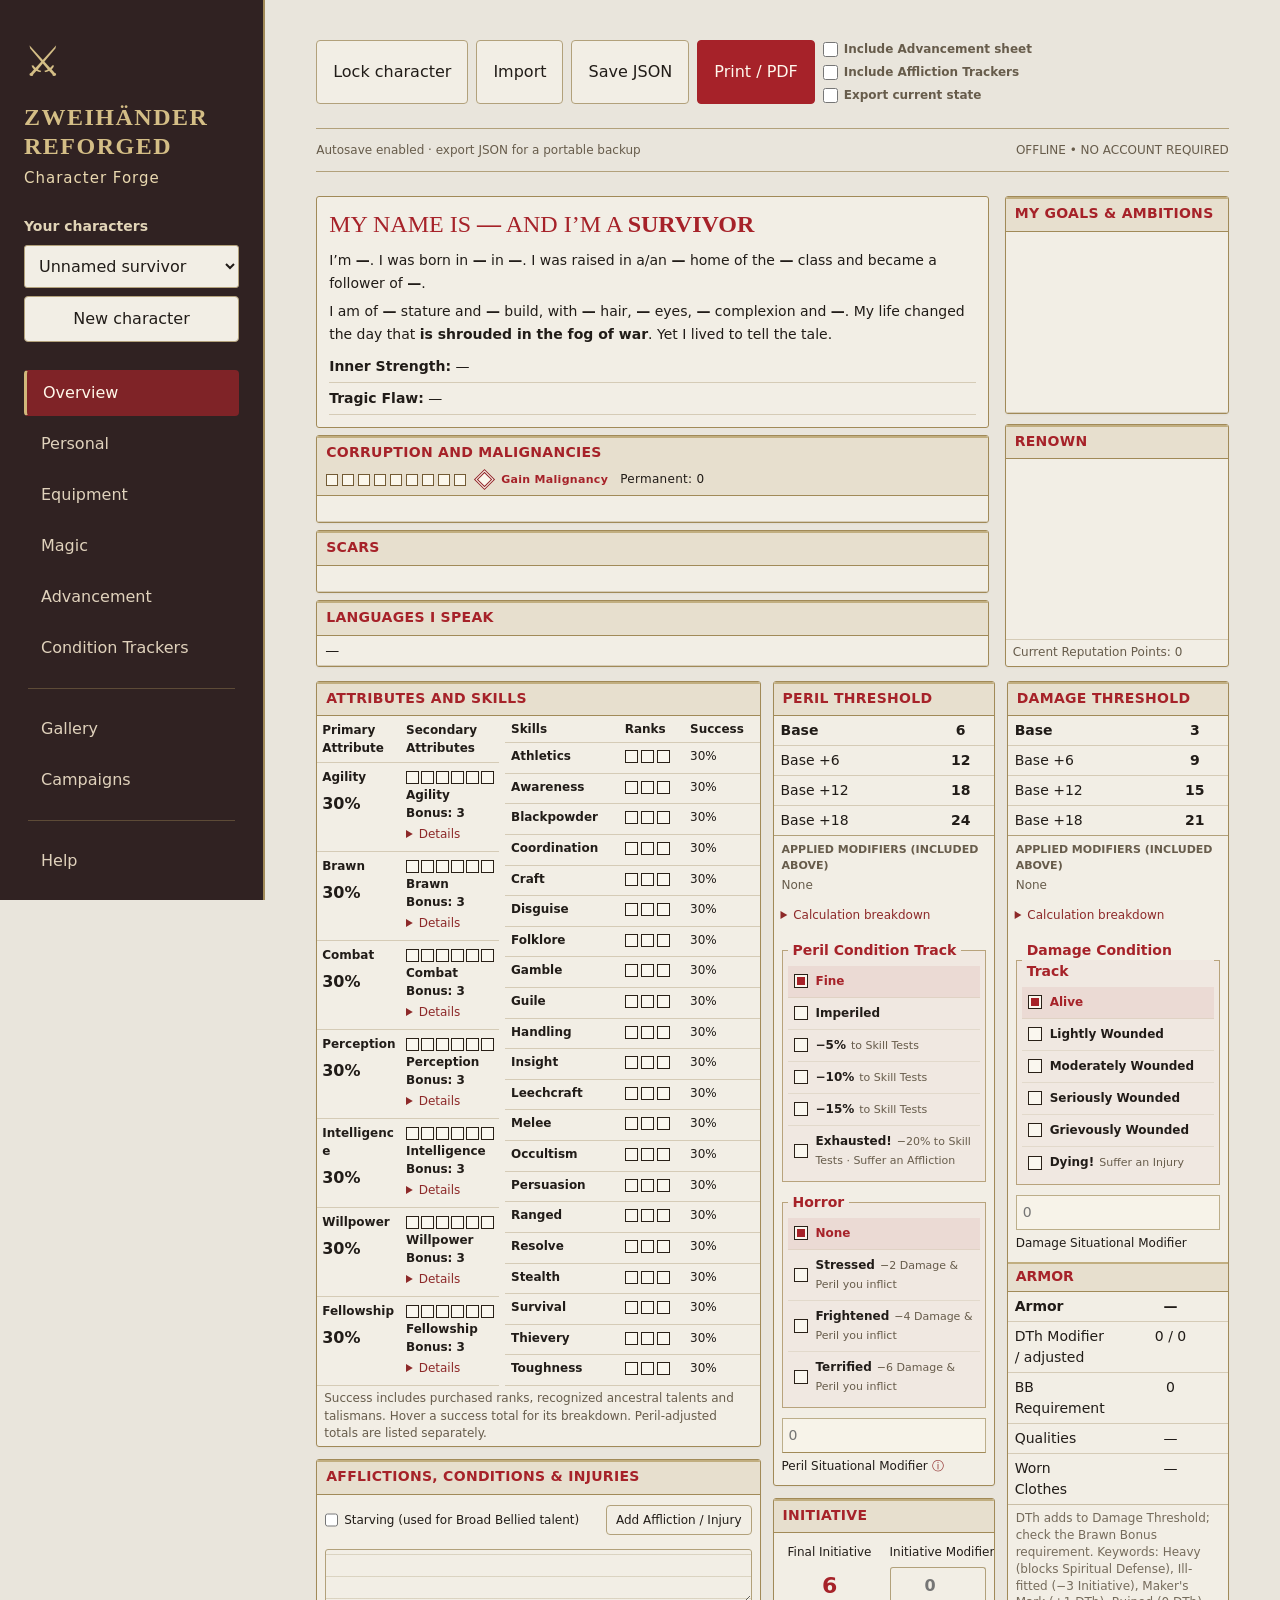
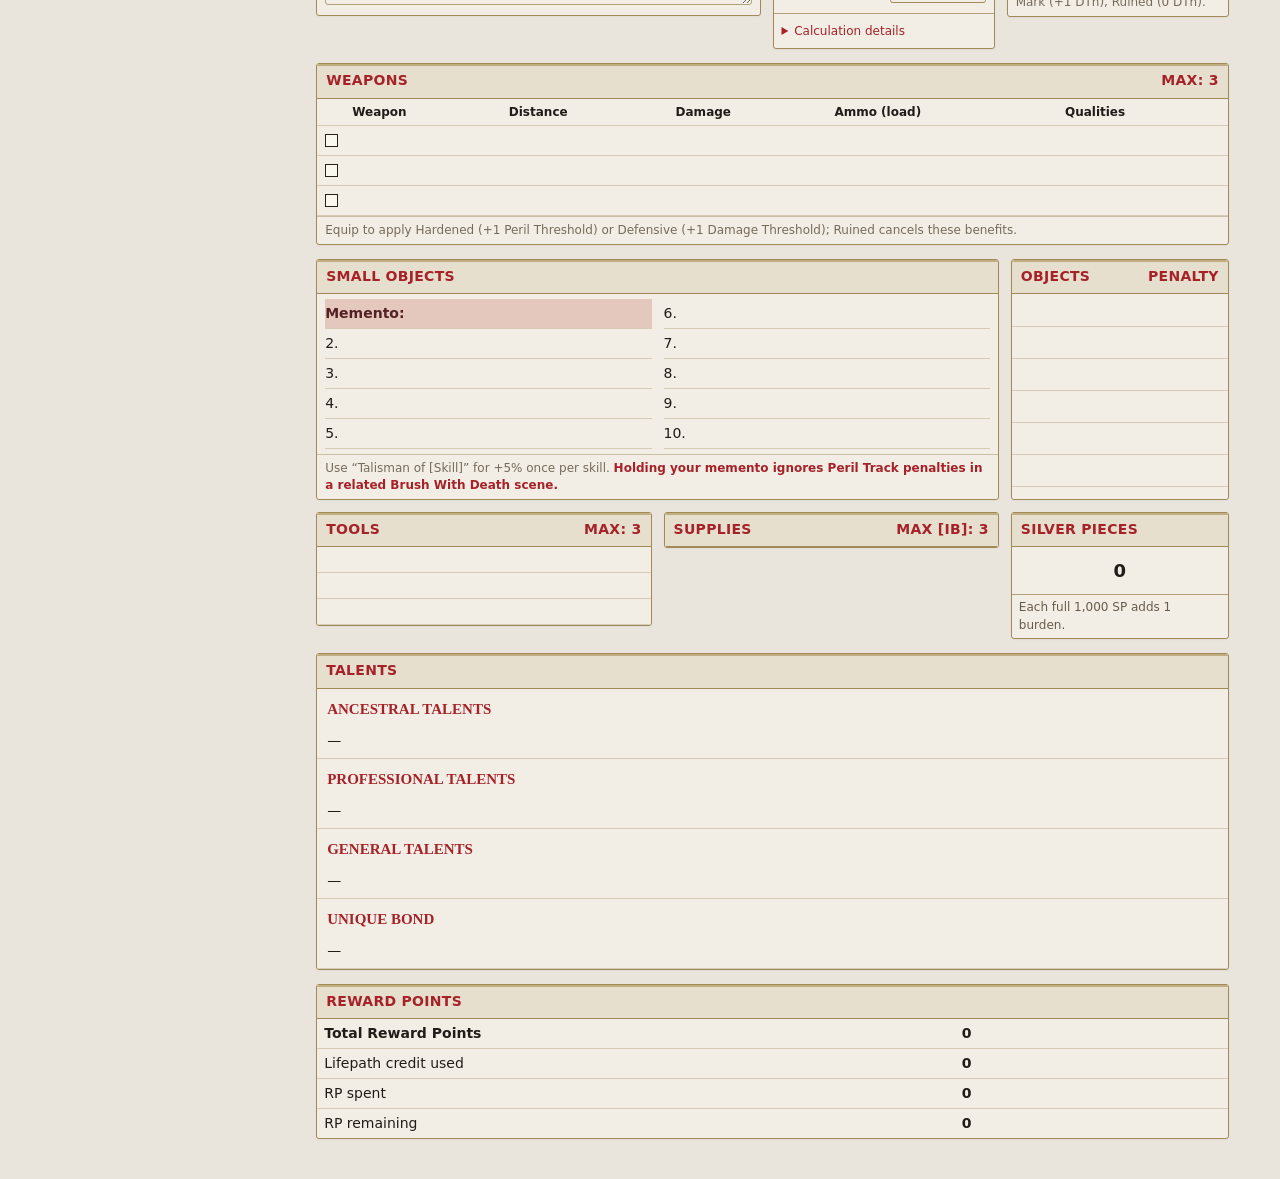
==== commit 582f4301: "Release 1.1.10: optionally include Affliction Trackers in character PDF export" ====
--- a/Character Forge.html
+++ b/Character Forge.html
@@ -974,7 +974,8 @@
 .tracker-notes-grid{display:grid;grid-auto-rows:76.2mm;gap:4mm;transform-origin:top left;position:absolute;top:0;left:0}
 .tracker-notes-grid .tracker-note-page{border:1px dashed #b4a078}
 @media print{body.tracker-printing #print-root{width:190mm!important}body.tracker-printing #print-root .tracker-notes-sheet{break-inside:avoid;break-after:auto}body.tracker-printing #print-root .tracker-note-page{break-after:auto;page-break-after:auto}}
-</style></head><body><aside><div class="sigil">⚔</div><h1 class="app-brand">ZWEIHÄNDER<br>REFORGED</h1><p class="app-brand-subtitle">Character Forge</p><label class="library-label" for="library">Your characters</label><select id="library"></select><button id="new">New character</button><nav id="nav" aria-label="Character sections"></nav><p class="footnote">An offline character workshop.<br>Based on your World Anvil templates.</p></aside><main><header><div class="header-main"><div class="character-heading"><p class="eyebrow">EVERY SURVIVOR HAS A STORY</p><h2 id="character-name">Unnamed survivor</h2><p id="subtitle">Begin with a name. Build a life worth risking.</p></div><div class="actions"><button id="lock-character">Lock character</button><button id="import">Import</button><button id="export">Save JSON</button><button id="print" class="primary">Print / PDF</button><div class="print-options"><label class="print-advancement-option"><input id="print-advancement" type="checkbox">Include Advancement sheet</label><label class="print-advancement-option"><input id="print-current-state" type="checkbox">Export current state</label></div></div></div><div class="portrait-column"><div class="portrait-slot"><img id="character-portrait" class="token-portrait header-portrait" width="256" height="256" alt="Character portrait" hidden></div></div></header><div class="statusbar"><span id="status" role="status">Ready</span><span>OFFLINE • NO ACCOUNT REQUIRED</span></div><section id="overview"></section><section id="editor"></section></main><div id="print-root" aria-hidden="true"></div><input id="backup-file" type="file" accept=".json,application/json" hidden><input id="file" type="file" accept=".json,application/json" hidden><script>const SECTIONS = [{"title": "Identity", "tracking": false, "fields": [{"key": "name", "label": "Name", "type": "text", "options": [], "placeholder": "Character Name"}, {"key": "personal_ancestry", "label": "Ancestry", "type": "text", "options": [], "placeholder": "Ancestry"}, {"key": "personal_gender", "label": "Gender", "type": "text", "options": [], "placeholder": "Gender"}, {"key": "imageid", "label": "ImageID", "type": "number", "options": [], "placeholder": "Image ID#"}, {"key": "personal_season_of_birth", "label": "Season of Birth", "type": "text", "options": [], "placeholder": "Season of Birth"}, {"key": "personal_place_of_birth", "label": "Place of Birth", "type": "text", "options": [], "placeholder": "Place of Birth"}, {"key": "personal_social_class", "label": "Social Class", "type": "text", "options": [], "placeholder": "Lowborn / Burgher / Nobility"}, {"key": "personal_upbringing", "label": "Upbringing", "type": "text", "options": [], "placeholder": "Upbringing"}, {"key": "personal_patron_deity", "label": "Patron Deity", "type": "text", "options": [], "placeholder": "Patron Deity"}, {"key": "personal_language", "label": "Languages", "type": "text", "options": [], "placeholder": "Languages"}, {"key": "personal_death", "label": "Brush With Death", "type": "text", "options": [], "placeholder": "Brush With Death"}]}, {"title": "Appearance", "tracking": false, "fields": [{"key": "personal_age_group", "label": "Age Group", "type": "text", "options": [], "placeholder": "Young / Middle / Old"}, {"key": "personal_height", "label": "Height", "type": "text", "options": [], "placeholder": "Height"}, {"key": "personal_build", "label": "Build", "type": "text", "options": [], "placeholder": "Build"}, {"key": "personal_complexion", "label": "Complexion", "type": "text", "options": [], "placeholder": "Complexion"}, {"key": "personal_hair_color", "label": "Hair Color", "type": "text", "options": [], "placeholder": "Hair Color"}, {"key": "personal_eye_color", "label": "Eye Color", "type": "text", "options": [], "placeholder": "Eye Color"}, {"key": "personal_distinguishing_marks", "label": "Distinguishing Marks", "type": "text", "options": [], "placeholder": "Distinguishing Marks"}]}, {"title": "Attributes", "tracking": false, "fields": [{"key": "attribute_combat", "label": "Attribute Combat", "type": "number", "options": [], "min": "0", "max": "100", "placeholder": "30"}, {"key": "attribute_brawn", "label": "Attribute Brawn", "type": "number", "options": [], "min": "0", "max": "100", "placeholder": "30"}, {"key": "attribute_agility", "label": "Attribute Agility", "type": "number", "options": [], "min": "0", "max": "100", "placeholder": "30"}, {"key": "attribute_perception", "label": "Attribute Perception", "type": "number", "options": [], "min": "0", "max": "100", "placeholder": "30"}, {"key": "attribute_intelligence", "label": "Attribute Intelligence", "type": "number", "options": [], "min": "0", "max": "100", "placeholder": "30"}, {"key": "attribute_willpower", "label": "Attribute Willpower", "type": "number", "options": [], "min": "0", "max": "100", "placeholder": "30"}, {"key": "attribute_fellowship", "label": "Attribute Fellowship", "type": "number", "options": [], "min": "0", "max": "100", "placeholder": "30"}]}, {"title": "Unique Bond", "tracking": false, "fields": [{"key": "talent_unique_bond", "label": "Unique Bond", "type": "textarea", "options": [], "placeholder": "Unique Bond"}]}, {"title": "Alignment & Corruption", "tracking": false, "fields": [{"key": "inner_strength", "label": "Inner Strength", "type": "text", "options": [], "placeholder": "Inner Strength"}, {"key": "tragic_flaw", "label": "Tragic Flaw", "type": "text", "options": [], "placeholder": "Tragic Flaw"}, {"key": "injuries", "label": "Injuries", "type": "textarea", "options": [], "placeholder": "Injuries"}, {"key": "malignancies", "label": "Malignancies", "type": "textarea", "options": [], "placeholder": "Malignancies"}, {"key": "scars", "label": "Scars", "type": "textarea", "options": [], "placeholder": "Scars"}, {"key": "scars_number", "label": "Number of Scars. Use this counter if you have Spiritual Defense professional talent", "type": "number", "options": []}]}, {"title": "Goals", "tracking": false, "fields": [{"key": "personal_goals", "label": "Goals & Ambitions", "type": "textarea", "options": [], "placeholder": "Goals and Ambitions"}]}, {"title": "Reputation", "tracking": false, "fields": [{"key": "reputation_text", "label": "Reputation (What You Are Known For)", "type": "textarea", "options": [], "placeholder": "What you are known for"}, {"key": "reputation", "label": "Reputation Points", "type": "number", "options": [], "min": "0", "placeholder": "0"}]}, {"title": "Armor", "tracking": false, "fields": [{"key": "armor_name", "label": "Armor Name", "type": "text", "options": [], "placeholder": "Armor Name"}, {"key": "armor_dth", "label": "DTh Modifier", "type": "number", "options": [], "min": "0", "max": "10", "placeholder": "0"}, {"key": "armor_bb", "label": "BB Requirement", "type": "number", "options": [], "min": "0", "max": "10", "placeholder": "0"}, {"key": "armor_qualities", "label": "Qualities", "type": "text", "options": [], "placeholder": "Qualities — keywords: Ruined, Maker's Mark, Ill-fitted"}, {"key": "armor_clothes", "label": "Worn Clothes", "type": "text", "options": [], "placeholder": "Worn Clothes"}]}, {"title": "Weapons", "tracking": false, "fields": [{"key": "weapon_active_1", "label": "Weapon Active 1", "type": "checkbox", "options": []}, {"key": "weapon_name_1", "label": "Weapon Name 1", "type": "text", "options": [], "placeholder": "Weapon #1"}, {"key": "weapon_distance_1", "label": "Weapon Distance 1", "type": "text", "options": [], "placeholder": "Distance"}, {"key": "weapon_damage_1", "label": "Weapon Damage 1", "type": "text", "options": [], "placeholder": "Damage"}, {"key": "weapon_load_1", "label": "Weapon Load 1", "type": "text", "options": [], "placeholder": "Load"}, {"key": "weapon_qualities_1", "label": "Weapon Qualities 1", "type": "text", "options": [], "placeholder": "Ruined / Defensive / Hardened"}, {"key": "weapon_active_2", "label": "Weapon Active 2", "type": "checkbox", "options": []}, {"key": "weapon_name_2", "label": "Weapon Name 2", "type": "text", "options": [], "placeholder": "Weapon #2"}, {"key": "weapon_distance_2", "label": "Weapon Distance 2", "type": "text", "options": [], "placeholder": "Distance"}, {"key": "weapon_damage_2", "label": "Weapon Damage 2", "type": "text", "options": [], "placeholder": "Damage"}, {"key": "weapon_load_2", "label": "Weapon Load 2", "type": "text", "options": [], "placeholder": "Load"}, {"key": "weapon_qualities_2", "label": "Weapon Qualities 2", "type": "text", "options": [], "placeholder": "Ruined / Defensive / Hardened"}, {"key": "weapon_active_3", "label": "Weapon Active 3", "type": "checkbox", "options": []}, {"key": "weapon_name_3", "label": "Weapon Name 3", "type": "text", "options": [], "placeholder": "Weapon #3"}, {"key": "weapon_distance_3", "label": "Weapon Distance 3", "type": "text", "options": [], "placeholder": "Distance"}, {"key": "weapon_damage_3", "label": "Weapon Damage 3", "type": "text", "options": [], "placeholder": "Damage"}, {"key": "weapon_load_3", "label": "Weapon Load 3", "type": "text", "options": [], "placeholder": "Load"}, {"key": "weapon_qualities_3", "label": "Weapon Qualities 3", "type": "text", "options": [], "placeholder": "Ruined / Defensive / Hardened"}, {"key": "weapon_active_4", "label": "Weapon Active 4", "type": "checkbox", "options": []}, {"key": "weapon_name_4", "label": "Weapon Name 4", "type": "text", "options": [], "placeholder": "Weapon #4"}, {"key": "weapon_distance_4", "label": "Weapon Distance 4", "type": "text", "options": [], "placeholder": "Distance"}, {"key": "weapon_damage_4", "label": "Weapon Damage 4", "type": "text", "options": [], "placeholder": "Damage"}, {"key": "weapon_load_4", "label": "Weapon Load 4", "type": "text", "options": [], "placeholder": "Load"}, {"key": "weapon_qualities_4", "label": "Weapon Qualities 4", "type": "text", "options": [], "placeholder": "Ruined / Defensive / Hardened"}, {"key": "weapon_active_5", "label": "Weapon Active 5", "type": "checkbox", "options": []}, {"key": "weapon_name_5", "label": "Weapon Name 5", "type": "text", "options": [], "placeholder": "Weapon #5"}, {"key": "weapon_distance_5", "label": "Weapon Distance 5", "type": "text", "options": [], "placeholder": "Distance"}, {"key": "weapon_damage_5", "label": "Weapon Damage 5", "type": "text", "options": [], "placeholder": "Damage"}, {"key": "weapon_load_5", "label": "Weapon Load 5", "type": "text", "options": [], "placeholder": "Load"}, {"key": "weapon_qualities_5", "label": "Weapon Qualities 5", "type": "text", "options": [], "placeholder": "Ruined / Defensive / Hardened"}, {"key": "weapon_active_6", "label": "Weapon Active 6", "type": "checkbox", "options": []}, {"key": "weapon_name_6", "label": "Weapon Name 6", "type": "text", "options": [], "placeholder": "Weapon #6"}, {"key": "weapon_distance_6", "label": "Weapon Distance 6", "type": "text", "options": [], "placeholder": "Distance"}, {"key": "weapon_damage_6", "label": "Weapon Damage 6", "type": "text", "options": [], "placeholder": "Damage"}, {"key": "weapon_load_6", "label": "Weapon Load 6", "type": "text", "options": [], "placeholder": "Load"}, {"key": "weapon_qualities_6", "label": "Weapon Qualities 6", "type": "text", "options": [], "placeholder": "Ruined / Defensive / Hardened"}]}, {"title": "Tools", "tracking": false, "fields": [{"key": "tool_1", "label": "Tool 1", "type": "text", "options": [], "placeholder": "Tool #1"}, {"key": "tool_2", "label": "Tool 2", "type": "text", "options": [], "placeholder": "Tool #2"}, {"key": "tool_3", "label": "Tool 3", "type": "text", "options": [], "placeholder": "Tool #3"}, {"key": "tool_4", "label": "Tool 4", "type": "text", "options": [], "placeholder": "Tool #4"}, {"key": "tool_5", "label": "Tool 5", "type": "text", "options": [], "placeholder": "Tool #5"}, {"key": "tool_6", "label": "Tool 6", "type": "text", "options": [], "placeholder": "Tool #6"}]}, {"title": "Supplies", "tracking": false, "fields": [{"key": "supply_name_1", "label": "Supply 1", "type": "text", "options": [], "placeholder": "Supply #1"}, {"key": "supply_rating_1", "label": "Rating 1", "type": "number", "options": [], "min": "0", "placeholder": "0"}, {"key": "supply_name_2", "label": "Supply 2", "type": "text", "options": [], "placeholder": "Supply #2"}, {"key": "supply_rating_2", "label": "Rating 2", "type": "number", "options": [], "min": "0", "placeholder": "0"}, {"key": "supply_name_3", "label": "Supply 3", "type": "text", "options": [], "placeholder": "Supply #3"}, {"key": "supply_rating_3", "label": "Rating 3", "type": "number", "options": [], "min": "0", "placeholder": "0"}, {"key": "supply_name_4", "label": "Supply 4", "type": "text", "options": [], "placeholder": "Supply #4"}, {"key": "supply_rating_4", "label": "Rating 4", "type": "number", "options": [], "min": "0", "placeholder": "0"}, {"key": "supply_name_5", "label": "Supply 5", "type": "text", "options": [], "placeholder": "Supply #5"}, {"key": "supply_rating_5", "label": "Rating 5", "type": "number", "options": [], "min": "0", "placeholder": "0"}, {"key": "supply_name_6", "label": "Supply 6", "type": "text", "options": [], "placeholder": "Supply #6"}, {"key": "supply_rating_6", "label": "Rating 6", "type": "number", "options": [], "min": "0", "placeholder": "0"}]}, {"title": "Small Objects", "tracking": false, "fields": [{"key": "memento", "label": "Memento — hold to ignore Peril Track penalties during Brush With Death scenes", "type": "text", "options": [], "placeholder": "Memento"}, {"key": "object_2", "label": "Object 2", "type": "text", "options": [], "placeholder": "Object #2 — enter 'Talisman of [Skill]' to apply +5 bonus"}, {"key": "object_3", "label": "Object 3", "type": "text", "options": [], "placeholder": "Object #3 — enter 'Talisman of [Skill]' to apply +5 bonus"}, {"key": "object_4", "label": "Object 4", "type": "text", "options": [], "placeholder": "Object #4 — enter 'Talisman of [Skill]' to apply +5 bonus"}, {"key": "object_5", "label": "Object 5", "type": "text", "options": [], "placeholder": "Object #5 — enter 'Talisman of [Skill]' to apply +5 bonus"}, {"key": "object_6", "label": "Object 6", "type": "text", "options": [], "placeholder": "Object #6 — enter 'Talisman of [Skill]' to apply +5 bonus"}, {"key": "object_7", "label": "Object 7", "type": "text", "options": [], "placeholder": "Object #7 — enter 'Talisman of [Skill]' to apply +5 bonus"}, {"key": "object_8", "label": "Object 8", "type": "text", "options": [], "placeholder": "Object #8 — enter 'Talisman of [Skill]' to apply +5 bonus"}, {"key": "object_9", "label": "Object 9", "type": "text", "options": [], "placeholder": "Object #9 — enter 'Talisman of [Skill]' to apply +5 bonus"}, {"key": "object_10", "label": "Object 10", "type": "text", "options": [], "placeholder": "Object #10 — enter 'Talisman of [Skill]' to apply +5 bonus"}]}, {"title": "Wealth & Burden", "tracking": false, "fields": [{"key": "silver", "label": "Silver (1,000+ SP = 1 Enc)", "type": "number", "options": [], "min": "0", "placeholder": "0"}, {"key": "burden", "label": "Extra Burden", "type": "textarea", "options": [], "placeholder": "Extra burden carried"}, {"key": "burden_penalty", "label": "Burden Penalty (IM)", "type": "number", "options": [], "min": "0", "placeholder": "0"}, {"key": "property", "label": "Property & Titles", "type": "textarea", "options": [], "placeholder": "Property, titles and deeds"}, {"key": "spells_count", "label": "Number of Spell Slots (0–20) — save and reload to update slots", "type": "number", "options": [], "min": "0", "max": "20", "placeholder": "Number of spells"}, {"key": "rituals_count", "label": "Number of Rituals (0–10) — save and reload to update slots", "type": "number", "options": [], "min": "0", "max": "10", "placeholder": "Number of rituals"}]}, {"title": "Spells", "tracking": false, "fields": [{"key": "magic_name_1", "label": "Name", "type": "text", "options": [], "placeholder": "Spell Name"}, {"key": "magic_principle_1", "label": "Principle", "type": "select", "options": [{"value": "None", "label": "— Principle —"}, {"value": "Petty", "label": "Petty Spell"}, {"value": "Lesser", "label": "Lesser Spell"}, {"value": "Greater", "label": "Greater Spell"}]}, {"key": "magic_wellspring_1", "label": "Wellspring", "type": "select", "options": [{"value": "Folk Magic", "label": "Folk Magic"}, {"value": "Arcane Magic", "label": "Arcane Magic"}, {"value": "Divine Magic", "label": "Divine Magic"}, {"value": "Chaos Magic", "label": "Chaos Magic"}]}, {"key": "magic_distance_1", "label": "Distance", "type": "select", "options": [{"value": "Self", "label": "Self"}, {"value": "Close", "label": "Close"}, {"value": "CloseNear", "label": "Close/Near"}, {"value": "CloseNearFar", "label": "Close/Near/Far"}]}, {"key": "magic_duration_1", "label": "Duration", "type": "select", "options": [{"value": "Focus", "label": "Focus"}, {"value": "Instant", "label": "Instantaneous"}, {"value": "Forever", "label": "Forever"}, {"value": "Special", "label": "Special"}]}, {"key": "magic_material_1", "label": "Materials", "type": "text", "options": [], "placeholder": "Materials"}, {"key": "magic_effect_1", "label": "Effect", "type": "textarea", "options": [], "placeholder": "Effect"}, {"key": "magic_crit_success_1", "label": "Critical Success", "type": "textarea", "options": [], "placeholder": "Critical Success"}, {"key": "magic_crit_fail_1", "label": "Critical Failure", "type": "textarea", "options": [], "placeholder": "Critical Failure"}, {"key": "magic_name_2", "label": "Name", "type": "text", "options": [], "placeholder": "Spell Name"}, {"key": "magic_principle_2", "label": "Principle", "type": "select", "options": [{"value": "None", "label": "— Principle —"}, {"value": "Petty", "label": "Petty Spell"}, {"value": "Lesser", "label": "Lesser Spell"}, {"value": "Greater", "label": "Greater Spell"}]}, {"key": "magic_wellspring_2", "label": "Wellspring", "type": "select", "options": [{"value": "Folk Magic", "label": "Folk Magic"}, {"value": "Arcane Magic", "label": "Arcane Magic"}, {"value": "Divine Magic", "label": "Divine Magic"}, {"value": "Chaos Magic", "label": "Chaos Magic"}]}, {"key": "magic_distance_2", "label": "Distance", "type": "select", "options": [{"value": "Self", "label": "Self"}, {"value": "Close", "label": "Close"}, {"value": "CloseNear", "label": "Close/Near"}, {"value": "CloseNearFar", "label": "Close/Near/Far"}]}, {"key": "magic_duration_2", "label": "Duration", "type": "select", "options": [{"value": "Focus", "label": "Focus"}, {"value": "Instant", "label": "Instantaneous"}, {"value": "Forever", "label": "Forever"}, {"value": "Special", "label": "Special"}]}, {"key": "magic_material_2", "label": "Materials", "type": "text", "options": [], "placeholder": "Materials"}, {"key": "magic_effect_2", "label": "Effect", "type": "textarea", "options": [], "placeholder": "Effect"}, {"key": "magic_crit_success_2", "label": "Critical Success", "type": "textarea", "options": [], "placeholder": "Critical Success"}, {"key": "magic_crit_fail_2", "label": "Critical Failure", "type": "textarea", "options": [], "placeholder": "Critical Failure"}, {"key": "magic_name_3", "label": "Name", "type": "text", "options": [], "placeholder": "Spell Name"}, {"key": "magic_principle_3", "label": "Principle", "type": "select", "options": [{"value": "None", "label": "— Principle —"}, {"value": "Petty", "label": "Petty Spell"}, {"value": "Lesser", "label": "Lesser Spell"}, {"value": "Greater", "label": "Greater Spell"}]}, {"key": "magic_wellspring_3", "label": "Wellspring", "type": "select", "options": [{"value": "Folk Magic", "label": "Folk Magic"}, {"value": "Arcane Magic", "label": "Arcane Magic"}, {"value": "Divine Magic", "label": "Divine Magic"}, {"value": "Chaos Magic", "label": "Chaos Magic"}]}, {"key": "magic_distance_3", "label": "Distance", "type": "select", "options": [{"value": "Self", "label": "Self"}, {"value": "Close", "label": "Close"}, {"value": "CloseNear", "label": "Close/Near"}, {"value": "CloseNearFar", "label": "Close/Near/Far"}]}, {"key": "magic_duration_3", "label": "Duration", "type": "select", "options": [{"value": "Focus", "label": "Focus"}, {"value": "Instant", "label": "Instantaneous"}, {"value": "Forever", "label": "Forever"}, {"value": "Special", "label": "Special"}]}, {"key": "magic_material_3", "label": "Materials", "type": "text", "options": [], "placeholder": "Materials"}, {"key": "magic_effect_3", "label": "Effect", "type": "textarea", "options": [], "placeholder": "Effect"}, {"key": "magic_crit_success_3", "label": "Critical Success", "type": "textarea", "options": [], "placeholder": "Critical Success"}, {"key": "magic_crit_fail_3", "label": "Critical Failure", "type": "textarea", "options": [], "placeholder": "Critical Failure"}, {"key": "magic_name_4", "label": "Name", "type": "text", "options": [], "placeholder": "Spell Name"}, {"key": "magic_principle_4", "label": "Principle", "type": "select", "options": [{"value": "None", "label": "— Principle —"}, {"value": "Petty", "label": "Petty Spell"}, {"value": "Lesser", "label": "Lesser Spell"}, {"value": "Greater", "label": "Greater Spell"}]}, {"key": "magic_wellspring_4", "label": "Wellspring", "type": "select", "options": [{"value": "Folk Magic", "label": "Folk Magic"}, {"value": "Arcane Magic", "label": "Arcane Magic"}, {"value": "Divine Magic", "label": "Divine Magic"}, {"value": "Chaos Magic", "label": "Chaos Magic"}]}, {"key": "magic_distance_4", "label": "Distance", "type": "select", "options": [{"value": "Self", "label": "Self"}, {"value": "Close", "label": "Close"}, {"value": "CloseNear", "label": "Close/Near"}, {"value": "CloseNearFar", "label": "Close/Near/Far"}]}, {"key": "magic_duration_4", "label": "Duration", "type": "select", "options": [{"value": "Focus", "label": "Focus"}, {"value": "Instant", "label": "Instantaneous"}, {"value": "Forever", "label": "Forever"}, {"value": "Special", "label": "Special"}]}, {"key": "magic_material_4", "label": "Materials", "type": "text", "options": [], "placeholder": "Materials"}, {"key": "magic_effect_4", "label": "Effect", "type": "textarea", "options": [], "placeholder": "Effect"}, {"key": "magic_crit_success_4", "label": "Critical Success", "type": "textarea", "options": [], "placeholder": "Critical Success"}, {"key": "magic_crit_fail_4", "label": "Critical Failure", "type": "textarea", "options": [], "placeholder": "Critical Failure"}, {"key": "magic_name_5", "label": "Name", "type": "text", "options": [], "placeholder": "Spell Name"}, {"key": "magic_principle_5", "label": "Principle", "type": "select", "options": [{"value": "None", "label": "— Principle —"}, {"value": "Petty", "label": "Petty Spell"}, {"value": "Lesser", "label": "Lesser Spell"}, {"value": "Greater", "label": "Greater Spell"}]}, {"key": "magic_wellspring_5", "label": "Wellspring", "type": "select", "options": [{"value": "Folk Magic", "label": "Folk Magic"}, {"value": "Arcane Magic", "label": "Arcane Magic"}, {"value": "Divine Magic", "label": "Divine Magic"}, {"value": "Chaos Magic", "label": "Chaos Magic"}]}, {"key": "magic_distance_5", "label": "Distance", "type": "select", "options": [{"value": "Self", "label": "Self"}, {"value": "Close", "label": "Close"}, {"value": "CloseNear", "label": "Close/Near"}, {"value": "CloseNearFar", "label": "Close/Near/Far"}]}, {"key": "magic_duration_5", "label": "Duration", "type": "select", "options": [{"value": "Focus", "label": "Focus"}, {"value": "Instant", "label": "Instantaneous"}, {"value": "Forever", "label": "Forever"}, {"value": "Special", "label": "Special"}]}, {"key": "magic_material_5", "label": "Materials", "type": "text", "options": [], "placeholder": "Materials"}, {"key": "magic_effect_5", "label": "Effect", "type": "textarea", "options": [], "placeholder": "Effect"}, {"key": "magic_crit_success_5", "label": "Critical Success", "type": "textarea", "options": [], "placeholder": "Critical Success"}, {"key": "magic_crit_fail_5", "label": "Critical Failure", "type": "textarea", "options": [], "placeholder": "Critical Failure"}, {"key": "magic_name_6", "label": "Name", "type": "text", "options": [], "placeholder": "Spell Name"}, {"key": "magic_principle_6", "label": "Principle", "type": "select", "options": [{"value": "None", "label": "— Principle —"}, {"value": "Petty", "label": "Petty Spell"}, {"value": "Lesser", "label": "Lesser Spell"}, {"value": "Greater", "label": "Greater Spell"}]}, {"key": "magic_wellspring_6", "label": "Wellspring", "type": "select", "options": [{"value": "Folk Magic", "label": "Folk Magic"}, {"value": "Arcane Magic", "label": "Arcane Magic"}, {"value": "Divine Magic", "label": "Divine Magic"}, {"value": "Chaos Magic", "label": "Chaos Magic"}]}, {"key": "magic_distance_6", "label": "Distance", "type": "select", "options": [{"value": "Self", "label": "Self"}, {"value": "Close", "label": "Close"}, {"value": "CloseNear", "label": "Close/Near"}, {"value": "CloseNearFar", "label": "Close/Near/Far"}]}, {"key": "magic_duration_6", "label": "Duration", "type": "select", "options": [{"value": "Focus", "label": "Focus"}, {"value": "Instant", "label": "Instantaneous"}, {"value": "Forever", "label": "Forever"}, {"value": "Special", "label": "Special"}]}, {"key": "magic_material_6", "label": "Materials", "type": "text", "options": [], "placeholder": "Materials"}, {"key": "magic_effect_6", "label": "Effect", "type": "textarea", "options": [], "placeholder": "Effect"}, {"key": "magic_crit_success_6", "label": "Critical Success", "type": "textarea", "options": [], "placeholder": "Critical Success"}, {"key": "magic_crit_fail_6", "label": "Critical Failure", "type": "textarea", "options": [], "placeholder": "Critical Failure"}, {"key": "magic_name_7", "label": "Name", "type": "text", "options": [], "placeholder": "Spell Name"}, {"key": "magic_principle_7", "label": "Principle", "type": "select", "options": [{"value": "None", "label": "— Principle —"}, {"value": "Petty", "label": "Petty Spell"}, {"value": "Lesser", "label": "Lesser Spell"}, {"value": "Greater", "label": "Greater Spell"}]}, {"key": "magic_wellspring_7", "label": "Wellspring", "type": "select", "options": [{"value": "Folk Magic", "label": "Folk Magic"}, {"value": "Arcane Magic", "label": "Arcane Magic"}, {"value": "Divine Magic", "label": "Divine Magic"}, {"value": "Chaos Magic", "label": "Chaos Magic"}]}, {"key": "magic_distance_7", "label": "Distance", "type": "select", "options": [{"value": "Self", "label": "Self"}, {"value": "Close", "label": "Close"}, {"value": "CloseNear", "label": "Close/Near"}, {"value": "CloseNearFar", "label": "Close/Near/Far"}]}, {"key": "magic_duration_7", "label": "Duration", "type": "select", "options": [{"value": "Focus", "label": "Focus"}, {"value": "Instant", "label": "Instantaneous"}, {"value": "Forever", "label": "Forever"}, {"value": "Special", "label": "Special"}]}, {"key": "magic_material_7", "label": "Materials", "type": "text", "options": [], "placeholder": "Materials"}, {"key": "magic_effect_7", "label": "Effect", "type": "textarea", "options": [], "placeholder": "Effect"}, {"key": "magic_crit_success_7", "label": "Critical Success", "type": "textarea", "options": [], "placeholder": "Critical Success"}, {"key": "magic_crit_fail_7", "label": "Critical Failure", "type": "textarea", "options": [], "placeholder": "Critical Failure"}, {"key": "magic_name_8", "label": "Name", "type": "text", "options": [], "placeholder": "Spell Name"}, {"key": "magic_principle_8", "label": "Principle", "type": "select", "options": [{"value": "None", "label": "— Principle —"}, {"value": "Petty", "label": "Petty Spell"}, {"value": "Lesser", "label": "Lesser Spell"}, {"value": "Greater", "label": "Greater Spell"}]}, {"key": "magic_wellspring_8", "label": "Wellspring", "type": "select", "options": [{"value": "Folk Magic", "label": "Folk Magic"}, {"value": "Arcane Magic", "label": "Arcane Magic"}, {"value": "Divine Magic", "label": "Divine Magic"}, {"value": "Chaos Magic", "label": "Chaos Magic"}]}, {"key": "magic_distance_8", "label": "Distance", "type": "select", "options": [{"value": "Self", "label": "Self"}, {"value": "Close", "label": "Close"}, {"value": "CloseNear", "label": "Close/Near"}, {"value": "CloseNearFar", "label": "Close/Near/Far"}]}, {"key": "magic_duration_8", "label": "Duration", "type": "select", "options": [{"value": "Focus", "label": "Focus"}, {"value": "Instant", "label": "Instantaneous"}, {"value": "Forever", "label": "Forever"}, {"value": "Special", "label": "Special"}]}, {"key": "magic_material_8", "label": "Materials", "type": "text", "options": [], "placeholder": "Materials"}, {"key": "magic_effect_8", "label": "Effect", "type": "textarea", "options": [], "placeholder": "Effect"}, {"key": "magic_crit_success_8", "label": "Critical Success", "type": "textarea", "options": [], "placeholder": "Critical Success"}, {"key": "magic_crit_fail_8", "label": "Critical Failure", "type": "textarea", "options": [], "placeholder": "Critical Failure"}, {"key": "magic_name_9", "label": "Name", "type": "text", "options": [], "placeholder": "Spell Name"}, {"key": "magic_principle_9", "label": "Principle", "type": "select", "options": [{"value": "None", "label": "— Principle —"}, {"value": "Petty", "label": "Petty Spell"}, {"value": "Lesser", "label": "Lesser Spell"}, {"value": "Greater", "label": "Greater Spell"}]}, {"key": "magic_wellspring_9", "label": "Wellspring", "type": "select", "options": [{"value": "Folk Magic", "label": "Folk Magic"}, {"value": "Arcane Magic", "label": "Arcane Magic"}, {"value": "Divine Magic", "label": "Divine Magic"}, {"value": "Chaos Magic", "label": "Chaos Magic"}]}, {"key": "magic_distance_9", "label": "Distance", "type": "select", "options": [{"value": "Self", "label": "Self"}, {"value": "Close", "label": "Close"}, {"value": "CloseNear", "label": "Close/Near"}, {"value": "CloseNearFar", "label": "Close/Near/Far"}]}, {"key": "magic_duration_9", "label": "Duration", "type": "select", "options": [{"value": "Focus", "label": "Focus"}, {"value": "Instant", "label": "Instantaneous"}, {"value": "Forever", "label": "Forever"}, {"value": "Special", "label": "Special"}]}, {"key": "magic_material_9", "label": "Materials", "type": "text", "options": [], "placeholder": "Materials"}, {"key": "magic_effect_9", "label": "Effect", "type": "textarea", "options": [], "placeholder": "Effect"}, {"key": "magic_crit_success_9", "label": "Critical Success", "type": "textarea", "options": [], "placeholder": "Critical Success"}, {"key": "magic_crit_fail_9", "label": "Critical Failure", "type": "textarea", "options": [], "placeholder": "Critical Failure"}, {"key": "magic_name_10", "label": "Name", "type": "text", "options": [], "placeholder": "Spell Name"}, {"key": "magic_principle_10", "label": "Principle", "type": "select", "options": [{"value": "None", "label": "— Principle —"}, {"value": "Petty", "label": "Petty Spell"}, {"value": "Lesser", "label": "Lesser Spell"}, {"value": "Greater", "label": "Greater Spell"}]}, {"key": "magic_wellspring_10", "label": "Wellspring", "type": "select", "options": [{"value": "Folk Magic", "label": "Folk Magic"}, {"value": "Arcane Magic", "label": "Arcane Magic"}, {"value": "Divine Magic", "label": "Divine Magic"}, {"value": "Chaos Magic", "label": "Chaos Magic"}]}, {"key": "magic_distance_10", "label": "Distance", "type": "select", "options": [{"value": "Self", "label": "Self"}, {"value": "Close", "label": "Close"}, {"value": "CloseNear", "label": "Close/Near"}, {"value": "CloseNearFar", "label": "Close/Near/Far"}]}, {"key": "magic_duration_10", "label": "Duration", "type": "select", "options": [{"value": "Focus", "label": "Focus"}, {"value": "Instant", "label": "Instantaneous"}, {"value": "Forever", "label": "Forever"}, {"value": "Special", "label": "Special"}]}, {"key": "magic_material_10", "label": "Materials", "type": "text", "options": [], "placeholder": "Materials"}, {"key": "magic_effect_10", "label": "Effect", "type": "textarea", "options": [], "placeholder": "Effect"}, {"key": "magic_crit_success_10", "label": "Critical Success", "type": "textarea", "options": [], "placeholder": "Critical Success"}, {"key": "magic_crit_fail_10", "label": "Critical Failure", "type": "textarea", "options": [], "placeholder": "Critical Failure"}, {"key": "magic_name_11", "label": "Name", "type": "text", "options": [], "placeholder": "Spell Name"}, {"key": "magic_principle_11", "label": "Principle", "type": "select", "options": [{"value": "None", "label": "— Principle —"}, {"value": "Petty", "label": "Petty Spell"}, {"value": "Lesser", "label": "Lesser Spell"}, {"value": "Greater", "label": "Greater Spell"}]}, {"key": "magic_wellspring_11", "label": "Wellspring", "type": "select", "options": [{"value": "Folk Magic", "label": "Folk Magic"}, {"value": "Arcane Magic", "label": "Arcane Magic"}, {"value": "Divine Magic", "label": "Divine Magic"}, {"value": "Chaos Magic", "label": "Chaos Magic"}]}, {"key": "magic_distance_11", "label": "Distance", "type": "select", "options": [{"value": "Self", "label": "Self"}, {"value": "Close", "label": "Close"}, {"value": "CloseNear", "label": "Close/Near"}, {"value": "CloseNearFar", "label": "Close/Near/Far"}]}, {"key": "magic_duration_11", "label": "Duration", "type": "select", "options": [{"value": "Focus", "label": "Focus"}, {"value": "Instant", "label": "Instantaneous"}, {"value": "Forever", "label": "Forever"}, {"value": "Special", "label": "Special"}]}, {"key": "magic_material_11", "label": "Materials", "type": "text", "options": [], "placeholder": "Materials"}, {"key": "magic_effect_11", "label": "Effect", "type": "textarea", "options": [], "placeholder": "Effect"}, {"key": "magic_crit_success_11", "label": "Critical Success", "type": "textarea", "options": [], "placeholder": "Critical Success"}, {"key": "magic_crit_fail_11", "label": "Critical Failure", "type": "textarea", "options": [], "placeholder": "Critical Failure"}, {"key": "magic_name_12", "label": "Name", "type": "text", "options": [], "placeholder": "Spell Name"}, {"key": "magic_principle_12", "label": "Principle", "type": "select", "options": [{"value": "None", "label": "— Principle —"}, {"value": "Petty", "label": "Petty Spell"}, {"value": "Lesser", "label": "Lesser Spell"}, {"value": "Greater", "label": "Greater Spell"}]}, {"key": "magic_wellspring_12", "label": "Wellspring", "type": "select", "options": [{"value": "Folk Magic", "label": "Folk Magic"}, {"value": "Arcane Magic", "label": "Arcane Magic"}, {"value": "Divine Magic", "label": "Divine Magic"}, {"value": "Chaos Magic", "label": "Chaos Magic"}]}, {"key": "magic_distance_12", "label": "Distance", "type": "select", "options": [{"value": "Self", "label": "Self"}, {"value": "Close", "label": "Close"}, {"value": "CloseNear", "label": "Close/Near"}, {"value": "CloseNearFar", "label": "Close/Near/Far"}]}, {"key": "magic_duration_12", "label": "Duration", "type": "select", "options": [{"value": "Focus", "label": "Focus"}, {"value": "Instant", "label": "Instantaneous"}, {"value": "Forever", "label": "Forever"}, {"value": "Special", "label": "Special"}]}, {"key": "magic_material_12", "label": "Materials", "type": "text", "options": [], "placeholder": "Materials"}, {"key": "magic_effect_12", "label": "Effect", "type": "textarea", "options": [], "placeholder": "Effect"}, {"key": "magic_crit_success_12", "label": "Critical Success", "type": "textarea", "options": [], "placeholder": "Critical Success"}, {"key": "magic_crit_fail_12", "label": "Critical Failure", "type": "textarea", "options": [], "placeholder": "Critical Failure"}, {"key": "magic_name_13", "label": "Name", "type": "text", "options": [], "placeholder": "Spell Name"}, {"key": "magic_principle_13", "label": "Principle", "type": "select", "options": [{"value": "None", "label": "— Principle —"}, {"value": "Petty", "label": "Petty Spell"}, {"value": "Lesser", "label": "Lesser Spell"}, {"value": "Greater", "label": "Greater Spell"}]}, {"key": "magic_wellspring_13", "label": "Wellspring", "type": "select", "options": [{"value": "Folk Magic", "label": "Folk Magic"}, {"value": "Arcane Magic", "label": "Arcane Magic"}, {"value": "Divine Magic", "label": "Divine Magic"}, {"value": "Chaos Magic", "label": "Chaos Magic"}]}, {"key": "magic_distance_13", "label": "Distance", "type": "select", "options": [{"value": "Self", "label": "Self"}, {"value": "Close", "label": "Close"}, {"value": "CloseNear", "label": "Close/Near"}, {"value": "CloseNearFar", "label": "Close/Near/Far"}]}, {"key": "magic_duration_13", "label": "Duration", "type": "select", "options": [{"value": "Focus", "label": "Focus"}, {"value": "Instant", "label": "Instantaneous"}, {"value": "Forever", "label": "Forever"}, {"value": "Special", "label": "Special"}]}, {"key": "magic_material_13", "label": "Materials", "type": "text", "options": [], "placeholder": "Materials"}, {"key": "magic_effect_13", "label": "Effect", "type": "textarea", "options": [], "placeholder": "Effect"}, {"key": "magic_crit_success_13", "label": "Critical Success", "type": "textarea", "options": [], "placeholder": "Critical Success"}, {"key": "magic_crit_fail_13", "label": "Critical Failure", "type": "textarea", "options": [], "placeholder": "Critical Failure"}, {"key": "magic_name_14", "label": "Name", "type": "text", "options": [], "placeholder": "Spell Name"}, {"key": "magic_principle_14", "label": "Principle", "type": "select", "options": [{"value": "None", "label": "— Principle —"}, {"value": "Petty", "label": "Petty Spell"}, {"value": "Lesser", "label": "Lesser Spell"}, {"value": "Greater", "label": "Greater Spell"}]}, {"key": "magic_wellspring_14", "label": "Wellspring", "type": "select", "options": [{"value": "Folk Magic", "label": "Folk Magic"}, {"value": "Arcane Magic", "label": "Arcane Magic"}, {"value": "Divine Magic", "label": "Divine Magic"}, {"value": "Chaos Magic", "label": "Chaos Magic"}]}, {"key": "magic_distance_14", "label": "Distance", "type": "select", "options": [{"value": "Self", "label": "Self"}, {"value": "Close", "label": "Close"}, {"value": "CloseNear", "label": "Close/Near"}, {"value": "CloseNearFar", "label": "Close/Near/Far"}]}, {"key": "magic_duration_14", "label": "Duration", "type": "select", "options": [{"value": "Focus", "label": "Focus"}, {"value": "Instant", "label": "Instantaneous"}, {"value": "Forever", "label": "Forever"}, {"value": "Special", "label": "Special"}]}, {"key": "magic_material_14", "label": "Materials", "type": "text", "options": [], "placeholder": "Materials"}, {"key": "magic_effect_14", "label": "Effect", "type": "textarea", "options": [], "placeholder": "Effect"}, {"key": "magic_crit_success_14", "label": "Critical Success", "type": "textarea", "options": [], "placeholder": "Critical Success"}, {"key": "magic_crit_fail_14", "label": "Critical Failure", "type": "textarea", "options": [], "placeholder": "Critical Failure"}, {"key": "magic_name_15", "label": "Name", "type": "text", "options": [], "placeholder": "Spell Name"}, {"key": "magic_principle_15", "label": "Principle", "type": "select", "options": [{"value": "None", "label": "— Principle —"}, {"value": "Petty", "label": "Petty Spell"}, {"value": "Lesser", "label": "Lesser Spell"}, {"value": "Greater", "label": "Greater Spell"}]}, {"key": "magic_wellspring_15", "label": "Wellspring", "type": "select", "options": [{"value": "Folk Magic", "label": "Folk Magic"}, {"value": "Arcane Magic", "label": "Arcane Magic"}, {"value": "Divine Magic", "label": "Divine Magic"}, {"value": "Chaos Magic", "label": "Chaos Magic"}]}, {"key": "magic_distance_15", "label": "Distance", "type": "select", "options": [{"value": "Self", "label": "Self"}, {"value": "Close", "label": "Close"}, {"value": "CloseNear", "label": "Close/Near"}, {"value": "CloseNearFar", "label": "Close/Near/Far"}]}, {"key": "magic_duration_15", "label": "Duration", "type": "select", "options": [{"value": "Focus", "label": "Focus"}, {"value": "Instant", "label": "Instantaneous"}, {"value": "Forever", "label": "Forever"}, {"value": "Special", "label": "Special"}]}, {"key": "magic_material_15", "label": "Materials", "type": "text", "options": [], "placeholder": "Materials"}, {"key": "magic_effect_15", "label": "Effect", "type": "textarea", "options": [], "placeholder": "Effect"}, {"key": "magic_crit_success_15", "label": "Critical Success", "type": "textarea", "options": [], "placeholder": "Critical Success"}, {"key": "magic_crit_fail_15", "label": "Critical Failure", "type": "textarea", "options": [], "placeholder": "Critical Failure"}, {"key": "magic_name_16", "label": "Name", "type": "text", "options": [], "placeholder": "Spell Name"}, {"key": "magic_principle_16", "label": "Principle", "type": "select", "options": [{"value": "None", "label": "— Principle —"}, {"value": "Petty", "label": "Petty Spell"}, {"value": "Lesser", "label": "Lesser Spell"}, {"value": "Greater", "label": "Greater Spell"}]}, {"key": "magic_wellspring_16", "label": "Wellspring", "type": "select", "options": [{"value": "Folk Magic", "label": "Folk Magic"}, {"value": "Arcane Magic", "label": "Arcane Magic"}, {"value": "Divine Magic", "label": "Divine Magic"}, {"value": "Chaos Magic", "label": "Chaos Magic"}]}, {"key": "magic_distance_16", "label": "Distance", "type": "select", "options": [{"value": "Self", "label": "Self"}, {"value": "Close", "label": "Close"}, {"value": "CloseNear", "label": "Close/Near"}, {"value": "CloseNearFar", "label": "Close/Near/Far"}]}, {"key": "magic_duration_16", "label": "Duration", "type": "select", "options": [{"value": "Focus", "label": "Focus"}, {"value": "Instant", "label": "Instantaneous"}, {"value": "Forever", "label": "Forever"}, {"value": "Special", "label": "Special"}]}, {"key": "magic_material_16", "label": "Materials", "type": "text", "options": [], "placeholder": "Materials"}, {"key": "magic_effect_16", "label": "Effect", "type": "textarea", "options": [], "placeholder": "Effect"}, {"key": "magic_crit_success_16", "label": "Critical Success", "type": "textarea", "options": [], "placeholder": "Critical Success"}, {"key": "magic_crit_fail_16", "label": "Critical Failure", "type": "textarea", "options": [], "placeholder": "Critical Failure"}, {"key": "magic_name_17", "label": "Name", "type": "text", "options": [], "placeholder": "Spell Name"}, {"key": "magic_principle_17", "label": "Principle", "type": "select", "options": [{"value": "None", "label": "— Principle —"}, {"value": "Petty", "label": "Petty Spell"}, {"value": "Lesser", "label": "Lesser Spell"}, {"value": "Greater", "label": "Greater Spell"}]}, {"key": "magic_wellspring_17", "label": "Wellspring", "type": "select", "options": [{"value": "Folk Magic", "label": "Folk Magic"}, {"value": "Arcane Magic", "label": "Arcane Magic"}, {"value": "Divine Magic", "label": "Divine Magic"}, {"value": "Chaos Magic", "label": "Chaos Magic"}]}, {"key": "magic_distance_17", "label": "Distance", "type": "select", "options": [{"value": "Self", "label": "Self"}, {"value": "Close", "label": "Close"}, {"value": "CloseNear", "label": "Close/Near"}, {"value": "CloseNearFar", "label": "Close/Near/Far"}]}, {"key": "magic_duration_17", "label": "Duration", "type": "select", "options": [{"value": "Focus", "label": "Focus"}, {"value": "Instant", "label": "Instantaneous"}, {"value": "Forever", "label": "Forever"}, {"value": "Special", "label": "Special"}]}, {"key": "magic_material_17", "label": "Materials", "type": "text", "options": [], "placeholder": "Materials"}, {"key": "magic_effect_17", "label": "Effect", "type": "textarea", "options": [], "placeholder": "Effect"}, {"key": "magic_crit_success_17", "label": "Critical Success", "type": "textarea", "options": [], "placeholder": "Critical Success"}, {"key": "magic_crit_fail_17", "label": "Critical Failure", "type": "textarea", "options": [], "placeholder": "Critical Failure"}, {"key": "magic_name_18", "label": "Name", "type": "text", "options": [], "placeholder": "Spell Name"}, {"key": "magic_principle_18", "label": "Principle", "type": "select", "options": [{"value": "None", "label": "— Principle —"}, {"value": "Petty", "label": "Petty Spell"}, {"value": "Lesser", "label": "Lesser Spell"}, {"value": "Greater", "label": "Greater Spell"}]}, {"key": "magic_wellspring_18", "label": "Wellspring", "type": "select", "options": [{"value": "Folk Magic", "label": "Folk Magic"}, {"value": "Arcane Magic", "label": "Arcane Magic"}, {"value": "Divine Magic", "label": "Divine Magic"}, {"value": "Chaos Magic", "label": "Chaos Magic"}]}, {"key": "magic_distance_18", "label": "Distance", "type": "select", "options": [{"value": "Self", "label": "Self"}, {"value": "Close", "label": "Close"}, {"value": "CloseNear", "label": "Close/Near"}, {"value": "CloseNearFar", "label": "Close/Near/Far"}]}, {"key": "magic_duration_18", "label": "Duration", "type": "select", "options": [{"value": "Focus", "label": "Focus"}, {"value": "Instant", "label": "Instantaneous"}, {"value": "Forever", "label": "Forever"}, {"value": "Special", "label": "Special"}]}, {"key": "magic_material_18", "label": "Materials", "type": "text", "options": [], "placeholder": "Materials"}, {"key": "magic_effect_18", "label": "Effect", "type": "textarea", "options": [], "placeholder": "Effect"}, {"key": "magic_crit_success_18", "label": "Critical Success", "type": "textarea", "options": [], "placeholder": "Critical Success"}, {"key": "magic_crit_fail_18", "label": "Critical Failure", "type": "textarea", "options": [], "placeholder": "Critical Failure"}, {"key": "magic_name_19", "label": "Name", "type": "text", "options": [], "placeholder": "Spell Name"}, {"key": "magic_principle_19", "label": "Principle", "type": "select", "options": [{"value": "None", "label": "— Principle —"}, {"value": "Petty", "label": "Petty Spell"}, {"value": "Lesser", "label": "Lesser Spell"}, {"value": "Greater", "label": "Greater Spell"}]}, {"key": "magic_wellspring_19", "label": "Wellspring", "type": "select", "options": [{"value": "Folk Magic", "label": "Folk Magic"}, {"value": "Arcane Magic", "label": "Arcane Magic"}, {"value": "Divine Magic", "label": "Divine Magic"}, {"value": "Chaos Magic", "label": "Chaos Magic"}]}, {"key": "magic_distance_19", "label": "Distance", "type": "select", "options": [{"value": "Self", "label": "Self"}, {"value": "Close", "label": "Close"}, {"value": "CloseNear", "label": "Close/Near"}, {"value": "CloseNearFar", "label": "Close/Near/Far"}]}, {"key": "magic_duration_19", "label": "Duration", "type": "select", "options": [{"value": "Focus", "label": "Focus"}, {"value": "Instant", "label": "Instantaneous"}, {"value": "Forever", "label": "Forever"}, {"value": "Special", "label": "Special"}]}, {"key": "magic_material_19", "label": "Materials", "type": "text", "options": [], "placeholder": "Materials"}, {"key": "magic_effect_19", "label": "Effect", "type": "textarea", "options": [], "placeholder": "Effect"}, {"key": "magic_crit_success_19", "label": "Critical Success", "type": "textarea", "options": [], "placeholder": "Critical Success"}, {"key": "magic_crit_fail_19", "label": "Critical Failure", "type": "textarea", "options": [], "placeholder": "Critical Failure"}, {"key": "magic_name_20", "label": "Name", "type": "text", "options": [], "placeholder": "Spell Name"}, {"key": "magic_principle_20", "label": "Principle", "type": "select", "options": [{"value": "None", "label": "— Principle —"}, {"value": "Petty", "label": "Petty Spell"}, {"value": "Lesser", "label": "Lesser Spell"}, {"value": "Greater", "label": "Greater Spell"}]}, {"key": "magic_wellspring_20", "label": "Wellspring", "type": "select", "options": [{"value": "Folk Magic", "label": "Folk Magic"}, {"value": "Arcane Magic", "label": "Arcane Magic"}, {"value": "Divine Magic", "label": "Divine Magic"}, {"value": "Chaos Magic", "label": "Chaos Magic"}]}, {"key": "magic_distance_20", "label": "Distance", "type": "select", "options": [{"value": "Self", "label": "Self"}, {"value": "Close", "label": "Close"}, {"value": "CloseNear", "label": "Close/Near"}, {"value": "CloseNearFar", "label": "Close/Near/Far"}]}, {"key": "magic_duration_20", "label": "Duration", "type": "select", "options": [{"value": "Focus", "label": "Focus"}, {"value": "Instant", "label": "Instantaneous"}, {"value": "Forever", "label": "Forever"}, {"value": "Special", "label": "Special"}]}, {"key": "magic_material_20", "label": "Materials", "type": "text", "options": [], "placeholder": "Materials"}, {"key": "magic_effect_20", "label": "Effect", "type": "textarea", "options": [], "placeholder": "Effect"}, {"key": "magic_crit_success_20", "label": "Critical Success", "type": "textarea", "options": [], "placeholder": "Critical Success"}, {"key": "magic_crit_fail_20", "label": "Critical Failure", "type": "textarea", "options": [], "placeholder": "Critical Failure"}]}, {"title": "Rituals", "tracking": false, "fields": [{"key": "ritual_name_1", "label": "Name", "type": "text", "options": [], "placeholder": "Ritual Name"}, {"key": "ritual_time_1", "label": "Time to Conduct", "type": "text", "options": [], "placeholder": "Time to Conduct"}, {"key": "ritual_duration_1", "label": "Duration", "type": "text", "options": [], "placeholder": "Duration"}, {"key": "ritual_material_1", "label": "Materials", "type": "text", "options": [], "placeholder": "Materials"}, {"key": "ritual_effect_1", "label": "Effect", "type": "textarea", "options": [], "placeholder": "Effect"}, {"key": "ritual_crit_success_1", "label": "Critical Success", "type": "textarea", "options": [], "placeholder": "Critical Success"}, {"key": "ritual_crit_fail_1", "label": "Critical Failure", "type": "textarea", "options": [], "placeholder": "Critical Failure"}, {"key": "ritual_name_2", "label": "Name", "type": "text", "options": [], "placeholder": "Ritual Name"}, {"key": "ritual_time_2", "label": "Time to Conduct", "type": "text", "options": [], "placeholder": "Time to Conduct"}, {"key": "ritual_duration_2", "label": "Duration", "type": "text", "options": [], "placeholder": "Duration"}, {"key": "ritual_material_2", "label": "Materials", "type": "text", "options": [], "placeholder": "Materials"}, {"key": "ritual_effect_2", "label": "Effect", "type": "textarea", "options": [], "placeholder": "Effect"}, {"key": "ritual_crit_success_2", "label": "Critical Success", "type": "textarea", "options": [], "placeholder": "Critical Success"}, {"key": "ritual_crit_fail_2", "label": "Critical Failure", "type": "textarea", "options": [], "placeholder": "Critical Failure"}, {"key": "ritual_name_3", "label": "Name", "type": "text", "options": [], "placeholder": "Ritual Name"}, {"key": "ritual_time_3", "label": "Time to Conduct", "type": "text", "options": [], "placeholder": "Time to Conduct"}, {"key": "ritual_duration_3", "label": "Duration", "type": "text", "options": [], "placeholder": "Duration"}, {"key": "ritual_material_3", "label": "Materials", "type": "text", "options": [], "placeholder": "Materials"}, {"key": "ritual_effect_3", "label": "Effect", "type": "textarea", "options": [], "placeholder": "Effect"}, {"key": "ritual_crit_success_3", "label": "Critical Success", "type": "textarea", "options": [], "placeholder": "Critical Success"}, {"key": "ritual_crit_fail_3", "label": "Critical Failure", "type": "textarea", "options": [], "placeholder": "Critical Failure"}, {"key": "ritual_name_4", "label": "Name", "type": "text", "options": [], "placeholder": "Ritual Name"}, {"key": "ritual_time_4", "label": "Time to Conduct", "type": "text", "options": [], "placeholder": "Time to Conduct"}, {"key": "ritual_duration_4", "label": "Duration", "type": "text", "options": [], "placeholder": "Duration"}, {"key": "ritual_material_4", "label": "Materials", "type": "text", "options": [], "placeholder": "Materials"}, {"key": "ritual_effect_4", "label": "Effect", "type": "textarea", "options": [], "placeholder": "Effect"}, {"key": "ritual_crit_success_4", "label": "Critical Success", "type": "textarea", "options": [], "placeholder": "Critical Success"}, {"key": "ritual_crit_fail_4", "label": "Critical Failure", "type": "textarea", "options": [], "placeholder": "Critical Failure"}, {"key": "ritual_name_5", "label": "Name", "type": "text", "options": [], "placeholder": "Ritual Name"}, {"key": "ritual_time_5", "label": "Time to Conduct", "type": "text", "options": [], "placeholder": "Time to Conduct"}, {"key": "ritual_duration_5", "label": "Duration", "type": "text", "options": [], "placeholder": "Duration"}, {"key": "ritual_material_5", "label": "Materials", "type": "text", "options": [], "placeholder": "Materials"}, {"key": "ritual_effect_5", "label": "Effect", "type": "textarea", "options": [], "placeholder": "Effect"}, {"key": "ritual_crit_success_5", "label": "Critical Success", "type": "textarea", "options": [], "placeholder": "Critical Success"}, {"key": "ritual_crit_fail_5", "label": "Critical Failure", "type": "textarea", "options": [], "placeholder": "Critical Failure"}, {"key": "ritual_name_6", "label": "Name", "type": "text", "options": [], "placeholder": "Ritual Name"}, {"key": "ritual_time_6", "label": "Time to Conduct", "type": "text", "options": [], "placeholder": "Time to Conduct"}, {"key": "ritual_duration_6", "label": "Duration", "type": "text", "options": [], "placeholder": "Duration"}, {"key": "ritual_material_6", "label": "Materials", "type": "text", "options": [], "placeholder": "Materials"}, {"key": "ritual_effect_6", "label": "Effect", "type": "textarea", "options": [], "placeholder": "Effect"}, {"key": "ritual_crit_success_6", "label": "Critical Success", "type": "textarea", "options": [], "placeholder": "Critical Success"}, {"key": "ritual_crit_fail_6", "label": "Critical Failure", "type": "textarea", "options": [], "placeholder": "Critical Failure"}, {"key": "ritual_name_7", "label": "Name", "type": "text", "options": [], "placeholder": "Ritual Name"}, {"key": "ritual_time_7", "label": "Time to Conduct", "type": "text", "options": [], "placeholder": "Time to Conduct"}, {"key": "ritual_duration_7", "label": "Duration", "type": "text", "options": [], "placeholder": "Duration"}, {"key": "ritual_material_7", "label": "Materials", "type": "text", "options": [], "placeholder": "Materials"}, {"key": "ritual_effect_7", "label": "Effect", "type": "textarea", "options": [], "placeholder": "Effect"}, {"key": "ritual_crit_success_7", "label": "Critical Success", "type": "textarea", "options": [], "placeholder": "Critical Success"}, {"key": "ritual_crit_fail_7", "label": "Critical Failure", "type": "textarea", "options": [], "placeholder": "Critical Failure"}, {"key": "ritual_name_8", "label": "Name", "type": "text", "options": [], "placeholder": "Ritual Name"}, {"key": "ritual_time_8", "label": "Time to Conduct", "type": "text", "options": [], "placeholder": "Time to Conduct"}, {"key": "ritual_duration_8", "label": "Duration", "type": "text", "options": [], "placeholder": "Duration"}, {"key": "ritual_material_8", "label": "Materials", "type": "text", "options": [], "placeholder": "Materials"}, {"key": "ritual_effect_8", "label": "Effect", "type": "textarea", "options": [], "placeholder": "Effect"}, {"key": "ritual_crit_success_8", "label": "Critical Success", "type": "textarea", "options": [], "placeholder": "Critical Success"}, {"key": "ritual_crit_fail_8", "label": "Critical Failure", "type": "textarea", "options": [], "placeholder": "Critical Failure"}, {"key": "ritual_name_9", "label": "Name", "type": "text", "options": [], "placeholder": "Ritual Name"}, {"key": "ritual_time_9", "label": "Time to Conduct", "type": "text", "options": [], "placeholder": "Time to Conduct"}, {"key": "ritual_duration_9", "label": "Duration", "type": "text", "options": [], "placeholder": "Duration"}, {"key": "ritual_material_9", "label": "Materials", "type": "text", "options": [], "placeholder": "Materials"}, {"key": "ritual_effect_9", "label": "Effect", "type": "textarea", "options": [], "placeholder": "Effect"}, {"key": "ritual_crit_success_9", "label": "Critical Success", "type": "textarea", "options": [], "placeholder": "Critical Success"}, {"key": "ritual_crit_fail_9", "label": "Critical Failure", "type": "textarea", "options": [], "placeholder": "Critical Failure"}, {"key": "ritual_name_10", "label": "Name", "type": "text", "options": [], "placeholder": "Ritual Name"}, {"key": "ritual_time_10", "label": "Time to Conduct", "type": "text", "options": [], "placeholder": "Time to Conduct"}, {"key": "ritual_duration_10", "label": "Duration", "type": "text", "options": [], "placeholder": "Duration"}, {"key": "ritual_material_10", "label": "Materials", "type": "text", "options": [], "placeholder": "Materials"}, {"key": "ritual_effect_10", "label": "Effect", "type": "textarea", "options": [], "placeholder": "Effect"}, {"key": "ritual_crit_success_10", "label": "Critical Success", "type": "textarea", "options": [], "placeholder": "Critical Success"}, {"key": "ritual_crit_fail_10", "label": "Critical Failure", "type": "textarea", "options": [], "placeholder": "Critical Failure"}]}, {"title": "Reward Points", "tracking": false, "fields": [{"key": "reward_points", "label": "Total Reward Points", "type": "number", "options": [], "min": "0", "placeholder": "0"}, {"key": "reward_unique", "label": "# Unique Advances (×10 RP each)", "type": "number", "options": [], "min": "0", "placeholder": "0"}]}, {"title": "Basic Profession  10 RP / advance", "tracking": false, "fields": [{"key": "profession_basic_name", "label": "Profession Name", "type": "text", "options": [], "placeholder": "Basic Profession Name"}, {"key": "profession_basic_skill_1", "label": "Profession Basic Skill 1", "type": "select", "options": [{"value": "None", "label": "None"}, {"value": "Athletics", "label": "Athletics"}, {"value": "Awareness", "label": "Awareness"}, {"value": "Blackpowder", "label": "Blackpowder"}, {"value": "Coordination", "label": "Coordination"}, {"value": "Craft", "label": "Craft"}, {"value": "Disguise", "label": "Disguise"}, {"value": "Folklore", "label": "Folklore"}, {"value": "Gamble", "label": "Gamble"}, {"value": "Guile", "label": "Guile"}, {"value": "Handling", "label": "Handling"}, {"value": "Insight", "label": "Insight"}, {"value": "Leechcraft", "label": "Leechcraft"}, {"value": "Melee", "label": "Melee"}, {"value": "Occultism", "label": "Occultism"}, {"value": "Persuasion", "label": "Persuasion"}, {"value": "Ranged", "label": "Ranged"}, {"value": "Resolve", "label": "Resolve"}, {"value": "Stealth", "label": "Stealth"}, {"value": "Survival", "label": "Survival"}, {"value": "Thievery", "label": "Thievery"}, {"value": "Toughness", "label": "Toughness"}]}, {"key": "profession_basic_toggle_1", "label": "Profession Basic Toggle 1", "type": "checkbox", "options": []}, {"key": "profession_basic_skill_2", "label": "Profession Basic Skill 2", "type": "select", "options": [{"value": "None", "label": "None"}, {"value": "Athletics", "label": "Athletics"}, {"value": "Awareness", "label": "Awareness"}, {"value": "Blackpowder", "label": "Blackpowder"}, {"value": "Coordination", "label": "Coordination"}, {"value": "Craft", "label": "Craft"}, {"value": "Disguise", "label": "Disguise"}, {"value": "Folklore", "label": "Folklore"}, {"value": "Gamble", "label": "Gamble"}, {"value": "Guile", "label": "Guile"}, {"value": "Handling", "label": "Handling"}, {"value": "Insight", "label": "Insight"}, {"value": "Leechcraft", "label": "Leechcraft"}, {"value": "Melee", "label": "Melee"}, {"value": "Occultism", "label": "Occultism"}, {"value": "Persuasion", "label": "Persuasion"}, {"value": "Ranged", "label": "Ranged"}, {"value": "Resolve", "label": "Resolve"}, {"value": "Stealth", "label": "Stealth"}, {"value": "Survival", "label": "Survival"}, {"value": "Thievery", "label": "Thievery"}, {"value": "Toughness", "label": "Toughness"}]}, {"key": "profession_basic_toggle_2", "label": "Profession Basic Toggle 2", "type": "checkbox", "options": []}, {"key": "profession_basic_skill_3", "label": "Profession Basic Skill 3", "type": "select", "options": [{"value": "None", "label": "None"}, {"value": "Athletics", "label": "Athletics"}, {"value": "Awareness", "label": "Awareness"}, {"value": "Blackpowder", "label": "Blackpowder"}, {"value": "Coordination", "label": "Coordination"}, {"value": "Craft", "label": "Craft"}, {"value": "Disguise", "label": "Disguise"}, {"value": "Folklore", "label": "Folklore"}, {"value": "Gamble", "label": "Gamble"}, {"value": "Guile", "label": "Guile"}, {"value": "Handling", "label": "Handling"}, {"value": "Insight", "label": "Insight"}, {"value": "Leechcraft", "label": "Leechcraft"}, {"value": "Melee", "label": "Melee"}, {"value": "Occultism", "label": "Occultism"}, {"value": "Persuasion", "label": "Persuasion"}, {"value": "Ranged", "label": "Ranged"}, {"value": "Resolve", "label": "Resolve"}, {"value": "Stealth", "label": "Stealth"}, {"value": "Survival", "label": "Survival"}, {"value": "Thievery", "label": "Thievery"}, {"value": "Toughness", "label": "Toughness"}]}, {"key": "profession_basic_toggle_3", "label": "Profession Basic Toggle 3", "type": "checkbox", "options": []}, {"key": "profession_basic_skill_4", "label": "Profession Basic Skill 4", "type": "select", "options": [{"value": "None", "label": "None"}, {"value": "Athletics", "label": "Athletics"}, {"value": "Awareness", "label": "Awareness"}, {"value": "Blackpowder", "label": "Blackpowder"}, {"value": "Coordination", "label": "Coordination"}, {"value": "Craft", "label": "Craft"}, {"value": "Disguise", "label": "Disguise"}, {"value": "Folklore", "label": "Folklore"}, {"value": "Gamble", "label": "Gamble"}, {"value": "Guile", "label": "Guile"}, {"value": "Handling", "label": "Handling"}, {"value": "Insight", "label": "Insight"}, {"value": "Leechcraft", "label": "Leechcraft"}, {"value": "Melee", "label": "Melee"}, {"value": "Occultism", "label": "Occultism"}, {"value": "Persuasion", "label": "Persuasion"}, {"value": "Ranged", "label": "Ranged"}, {"value": "Resolve", "label": "Resolve"}, {"value": "Stealth", "label": "Stealth"}, {"value": "Survival", "label": "Survival"}, {"value": "Thievery", "label": "Thievery"}, {"value": "Toughness", "label": "Toughness"}]}, {"key": "profession_basic_toggle_4", "label": "Profession Basic Toggle 4", "type": "checkbox", "options": []}, {"key": "profession_basic_skill_5", "label": "Profession Basic Skill 5", "type": "select", "options": [{"value": "None", "label": "None"}, {"value": "Athletics", "label": "Athletics"}, {"value": "Awareness", "label": "Awareness"}, {"value": "Blackpowder", "label": "Blackpowder"}, {"value": "Coordination", "label": "Coordination"}, {"value": "Craft", "label": "Craft"}, {"value": "Disguise", "label": "Disguise"}, {"value": "Folklore", "label": "Folklore"}, {"value": "Gamble", "label": "Gamble"}, {"value": "Guile", "label": "Guile"}, {"value": "Handling", "label": "Handling"}, {"value": "Insight", "label": "Insight"}, {"value": "Leechcraft", "label": "Leechcraft"}, {"value": "Melee", "label": "Melee"}, {"value": "Occultism", "label": "Occultism"}, {"value": "Persuasion", "label": "Persuasion"}, {"value": "Ranged", "label": "Ranged"}, {"value": "Resolve", "label": "Resolve"}, {"value": "Stealth", "label": "Stealth"}, {"value": "Survival", "label": "Survival"}, {"value": "Thievery", "label": "Thievery"}, {"value": "Toughness", "label": "Toughness"}]}, {"key": "profession_basic_toggle_5", "label": "Profession Basic Toggle 5", "type": "checkbox", "options": []}, {"key": "profession_basic_skill_6", "label": "Profession Basic Skill 6", "type": "select", "options": [{"value": "None", "label": "None"}, {"value": "Athletics", "label": "Athletics"}, {"value": "Awareness", "label": "Awareness"}, {"value": "Blackpowder", "label": "Blackpowder"}, {"value": "Coordination", "label": "Coordination"}, {"value": "Craft", "label": "Craft"}, {"value": "Disguise", "label": "Disguise"}, {"value": "Folklore", "label": "Folklore"}, {"value": "Gamble", "label": "Gamble"}, {"value": "Guile", "label": "Guile"}, {"value": "Handling", "label": "Handling"}, {"value": "Insight", "label": "Insight"}, {"value": "Leechcraft", "label": "Leechcraft"}, {"value": "Melee", "label": "Melee"}, {"value": "Occultism", "label": "Occultism"}, {"value": "Persuasion", "label": "Persuasion"}, {"value": "Ranged", "label": "Ranged"}, {"value": "Resolve", "label": "Resolve"}, {"value": "Stealth", "label": "Stealth"}, {"value": "Survival", "label": "Survival"}, {"value": "Thievery", "label": "Thievery"}, {"value": "Toughness", "label": "Toughness"}]}, {"key": "profession_basic_toggle_6", "label": "Profession Basic Toggle 6", "type": "checkbox", "options": []}, {"key": "profession_basic_attribute", "label": "Profession Basic Attribute", "type": "select", "options": [{"value": "None", "label": "None"}, {"value": "Combat +5%", "label": "Combat +5%"}, {"value": "Brawn +5%", "label": "Brawn +5%"}, {"value": "Agility +5%", "label": "Agility +5%"}, {"value": "Perception +5%", "label": "Perception +5%"}, {"value": "Intelligence +5%", "label": "Intelligence +5%"}, {"value": "Willpower +5%", "label": "Willpower +5%"}, {"value": "Fellowship +5%", "label": "Fellowship +5%"}]}, {"key": "profession_basic_toggle_7", "label": "Profession Basic Toggle 7", "type": "checkbox", "options": []}, {"key": "profession_basic_profession_talent", "label": "Profession Basic Profession Talent", "type": "text", "options": [], "placeholder": "Talent Name"}, {"key": "profession_basic_profession_talent_desc", "label": "Profession Basic Profession Talent Desc", "type": "text", "options": [], "placeholder": "Description"}, {"key": "profession_basic_toggle_8", "label": "Profession Basic Toggle 8", "type": "checkbox", "options": []}, {"key": "profession_basic_ancestral_talent", "label": "Profession Basic Ancestral Talent", "type": "text", "options": [], "placeholder": "Ancestral Talent Name"}, {"key": "profession_basic_ancestral_talent_desc", "label": "Profession Basic Ancestral Talent Desc", "type": "text", "options": [], "placeholder": "Description"}, {"key": "profession_basic_toggle_9", "label": "Profession Basic Toggle 9", "type": "checkbox", "options": []}, {"key": "profession_basic_bonus_1", "label": "Profession Basic Bonus 1", "type": "select", "options": [{"value": "None", "label": "None"}, {"value": "Combat", "label": "Combat"}, {"value": "Brawn", "label": "Brawn"}, {"value": "Agility", "label": "Agility"}, {"value": "Perception", "label": "Perception"}, {"value": "Intelligence", "label": "Intelligence"}, {"value": "Willpower", "label": "Willpower"}, {"value": "Fellowship", "label": "Fellowship"}]}, {"key": "profession_basic_toggle_10", "label": "Profession Basic Toggle 10", "type": "checkbox", "options": []}, {"key": "profession_basic_bonus_2", "label": "Profession Basic Bonus 2", "type": "select", "options": [{"value": "None", "label": "None"}, {"value": "Combat", "label": "Combat"}, {"value": "Brawn", "label": "Brawn"}, {"value": "Agility", "label": "Agility"}, {"value": "Perception", "label": "Perception"}, {"value": "Intelligence", "label": "Intelligence"}, {"value": "Willpower", "label": "Willpower"}, {"value": "Fellowship", "label": "Fellowship"}]}, {"key": "profession_basic_toggle_11", "label": "Profession Basic Toggle 11", "type": "checkbox", "options": []}, {"key": "profession_basic_bonus_3", "label": "Profession Basic Bonus 3", "type": "select", "options": [{"value": "None", "label": "None"}, {"value": "Combat", "label": "Combat"}, {"value": "Brawn", "label": "Brawn"}, {"value": "Agility", "label": "Agility"}, {"value": "Perception", "label": "Perception"}, {"value": "Intelligence", "label": "Intelligence"}, {"value": "Willpower", "label": "Willpower"}, {"value": "Fellowship", "label": "Fellowship"}]}, {"key": "profession_basic_toggle_12", "label": "Profession Basic Toggle 12", "type": "checkbox", "options": []}, {"key": "profession_basic_bonus_4", "label": "Profession Basic Bonus 4", "type": "select", "options": [{"value": "None", "label": "None"}, {"value": "Combat", "label": "Combat"}, {"value": "Brawn", "label": "Brawn"}, {"value": "Agility", "label": "Agility"}, {"value": "Perception", "label": "Perception"}, {"value": "Intelligence", "label": "Intelligence"}, {"value": "Willpower", "label": "Willpower"}, {"value": "Fellowship", "label": "Fellowship"}]}, {"key": "profession_basic_toggle_13", "label": "Profession Basic Toggle 13", "type": "checkbox", "options": []}, {"key": "profession_basic_bonus_5", "label": "Profession Basic Bonus 5", "type": "select", "options": [{"value": "None", "label": "None"}, {"value": "Combat", "label": "Combat"}, {"value": "Brawn", "label": "Brawn"}, {"value": "Agility", "label": "Agility"}, {"value": "Perception", "label": "Perception"}, {"value": "Intelligence", "label": "Intelligence"}, {"value": "Willpower", "label": "Willpower"}, {"value": "Fellowship", "label": "Fellowship"}]}, {"key": "profession_basic_toggle_14", "label": "Profession Basic Toggle 14", "type": "checkbox", "options": []}, {"key": "profession_basic_bonus_6", "label": "Profession Basic Bonus 6", "type": "select", "options": [{"value": "None", "label": "None"}, {"value": "Combat", "label": "Combat"}, {"value": "Brawn", "label": "Brawn"}, {"value": "Agility", "label": "Agility"}, {"value": "Perception", "label": "Perception"}, {"value": "Intelligence", "label": "Intelligence"}, {"value": "Willpower", "label": "Willpower"}, {"value": "Fellowship", "label": "Fellowship"}]}, {"key": "profession_basic_toggle_15", "label": "Profession Basic Toggle 15", "type": "checkbox", "options": []}, {"key": "profession_basic_talent_1", "label": "Profession Basic Talent 1", "type": "text", "options": [], "placeholder": "Talent Name"}, {"key": "profession_basic_talent_1_desc", "label": "Profession Basic Talent 1 Desc", "type": "text", "options": [], "placeholder": "Description"}, {"key": "profession_basic_toggle_16", "label": "Profession Basic Toggle 16", "type": "checkbox", "options": []}, {"key": "profession_basic_talent_2", "label": "Profession Basic Talent 2", "type": "text", "options": [], "placeholder": "Talent Name"}, {"key": "profession_basic_talent_2_desc", "label": "Profession Basic Talent 2 Desc", "type": "text", "options": [], "placeholder": "Description"}, {"key": "profession_basic_toggle_17", "label": "Profession Basic Toggle 17", "type": "checkbox", "options": []}, {"key": "profession_basic_talent_3", "label": "Profession Basic Talent 3", "type": "text", "options": [], "placeholder": "Talent Name"}, {"key": "profession_basic_talent_3_desc", "label": "Profession Basic Talent 3 Desc", "type": "text", "options": [], "placeholder": "Description"}, {"key": "profession_basic_toggle_18", "label": "Profession Basic Toggle 18", "type": "checkbox", "options": []}]}, {"title": "Intermediate Profession  20 RP / advance", "tracking": false, "fields": [{"key": "profession_intermediate_name", "label": "Profession Name", "type": "text", "options": [], "placeholder": "Intermediate Profession Name"}, {"key": "profession_intermediate_skill_1", "label": "Profession Intermediate Skill 1", "type": "select", "options": [{"value": "None", "label": "None"}, {"value": "Athletics", "label": "Athletics"}, {"value": "Awareness", "label": "Awareness"}, {"value": "Blackpowder", "label": "Blackpowder"}, {"value": "Coordination", "label": "Coordination"}, {"value": "Craft", "label": "Craft"}, {"value": "Disguise", "label": "Disguise"}, {"value": "Folklore", "label": "Folklore"}, {"value": "Gamble", "label": "Gamble"}, {"value": "Guile", "label": "Guile"}, {"value": "Handling", "label": "Handling"}, {"value": "Insight", "label": "Insight"}, {"value": "Leechcraft", "label": "Leechcraft"}, {"value": "Melee", "label": "Melee"}, {"value": "Occultism", "label": "Occultism"}, {"value": "Persuasion", "label": "Persuasion"}, {"value": "Ranged", "label": "Ranged"}, {"value": "Resolve", "label": "Resolve"}, {"value": "Stealth", "label": "Stealth"}, {"value": "Survival", "label": "Survival"}, {"value": "Thievery", "label": "Thievery"}, {"value": "Toughness", "label": "Toughness"}]}, {"key": "profession_intermediate_toggle_1", "label": "Profession Intermediate Toggle 1", "type": "checkbox", "options": []}, {"key": "profession_intermediate_skill_2", "label": "Profession Intermediate Skill 2", "type": "select", "options": [{"value": "None", "label": "None"}, {"value": "Athletics", "label": "Athletics"}, {"value": "Awareness", "label": "Awareness"}, {"value": "Blackpowder", "label": "Blackpowder"}, {"value": "Coordination", "label": "Coordination"}, {"value": "Craft", "label": "Craft"}, {"value": "Disguise", "label": "Disguise"}, {"value": "Folklore", "label": "Folklore"}, {"value": "Gamble", "label": "Gamble"}, {"value": "Guile", "label": "Guile"}, {"value": "Handling", "label": "Handling"}, {"value": "Insight", "label": "Insight"}, {"value": "Leechcraft", "label": "Leechcraft"}, {"value": "Melee", "label": "Melee"}, {"value": "Occultism", "label": "Occultism"}, {"value": "Persuasion", "label": "Persuasion"}, {"value": "Ranged", "label": "Ranged"}, {"value": "Resolve", "label": "Resolve"}, {"value": "Stealth", "label": "Stealth"}, {"value": "Survival", "label": "Survival"}, {"value": "Thievery", "label": "Thievery"}, {"value": "Toughness", "label": "Toughness"}]}, {"key": "profession_intermediate_toggle_2", "label": "Profession Intermediate Toggle 2", "type": "checkbox", "options": []}, {"key": "profession_intermediate_skill_3", "label": "Profession Intermediate Skill 3", "type": "select", "options": [{"value": "None", "label": "None"}, {"value": "Athletics", "label": "Athletics"}, {"value": "Awareness", "label": "Awareness"}, {"value": "Blackpowder", "label": "Blackpowder"}, {"value": "Coordination", "label": "Coordination"}, {"value": "Craft", "label": "Craft"}, {"value": "Disguise", "label": "Disguise"}, {"value": "Folklore", "label": "Folklore"}, {"value": "Gamble", "label": "Gamble"}, {"value": "Guile", "label": "Guile"}, {"value": "Handling", "label": "Handling"}, {"value": "Insight", "label": "Insight"}, {"value": "Leechcraft", "label": "Leechcraft"}, {"value": "Melee", "label": "Melee"}, {"value": "Occultism", "label": "Occultism"}, {"value": "Persuasion", "label": "Persuasion"}, {"value": "Ranged", "label": "Ranged"}, {"value": "Resolve", "label": "Resolve"}, {"value": "Stealth", "label": "Stealth"}, {"value": "Survival", "label": "Survival"}, {"value": "Thievery", "label": "Thievery"}, {"value": "Toughness", "label": "Toughness"}]}, {"key": "profession_intermediate_toggle_3", "label": "Profession Intermediate Toggle 3", "type": "checkbox", "options": []}, {"key": "profession_intermediate_skill_4", "label": "Profession Intermediate Skill 4", "type": "select", "options": [{"value": "None", "label": "None"}, {"value": "Athletics", "label": "Athletics"}, {"value": "Awareness", "label": "Awareness"}, {"value": "Blackpowder", "label": "Blackpowder"}, {"value": "Coordination", "label": "Coordination"}, {"value": "Craft", "label": "Craft"}, {"value": "Disguise", "label": "Disguise"}, {"value": "Folklore", "label": "Folklore"}, {"value": "Gamble", "label": "Gamble"}, {"value": "Guile", "label": "Guile"}, {"value": "Handling", "label": "Handling"}, {"value": "Insight", "label": "Insight"}, {"value": "Leechcraft", "label": "Leechcraft"}, {"value": "Melee", "label": "Melee"}, {"value": "Occultism", "label": "Occultism"}, {"value": "Persuasion", "label": "Persuasion"}, {"value": "Ranged", "label": "Ranged"}, {"value": "Resolve", "label": "Resolve"}, {"value": "Stealth", "label": "Stealth"}, {"value": "Survival", "label": "Survival"}, {"value": "Thievery", "label": "Thievery"}, {"value": "Toughness", "label": "Toughness"}]}, {"key": "profession_intermediate_toggle_4", "label": "Profession Intermediate Toggle 4", "type": "checkbox", "options": []}, {"key": "profession_intermediate_skill_5", "label": "Profession Intermediate Skill 5", "type": "select", "options": [{"value": "None", "label": "None"}, {"value": "Athletics", "label": "Athletics"}, {"value": "Awareness", "label": "Awareness"}, {"value": "Blackpowder", "label": "Blackpowder"}, {"value": "Coordination", "label": "Coordination"}, {"value": "Craft", "label": "Craft"}, {"value": "Disguise", "label": "Disguise"}, {"value": "Folklore", "label": "Folklore"}, {"value": "Gamble", "label": "Gamble"}, {"value": "Guile", "label": "Guile"}, {"value": "Handling", "label": "Handling"}, {"value": "Insight", "label": "Insight"}, {"value": "Leechcraft", "label": "Leechcraft"}, {"value": "Melee", "label": "Melee"}, {"value": "Occultism", "label": "Occultism"}, {"value": "Persuasion", "label": "Persuasion"}, {"value": "Ranged", "label": "Ranged"}, {"value": "Resolve", "label": "Resolve"}, {"value": "Stealth", "label": "Stealth"}, {"value": "Survival", "label": "Survival"}, {"value": "Thievery", "label": "Thievery"}, {"value": "Toughness", "label": "Toughness"}]}, {"key": "profession_intermediate_toggle_5", "label": "Profession Intermediate Toggle 5", "type": "checkbox", "options": []}, {"key": "profession_intermediate_skill_6", "label": "Profession Intermediate Skill 6", "type": "select", "options": [{"value": "None", "label": "None"}, {"value": "Athletics", "label": "Athletics"}, {"value": "Awareness", "label": "Awareness"}, {"value": "Blackpowder", "label": "Blackpowder"}, {"value": "Coordination", "label": "Coordination"}, {"value": "Craft", "label": "Craft"}, {"value": "Disguise", "label": "Disguise"}, {"value": "Folklore", "label": "Folklore"}, {"value": "Gamble", "label": "Gamble"}, {"value": "Guile", "label": "Guile"}, {"value": "Handling", "label": "Handling"}, {"value": "Insight", "label": "Insight"}, {"value": "Leechcraft", "label": "Leechcraft"}, {"value": "Melee", "label": "Melee"}, {"value": "Occultism", "label": "Occultism"}, {"value": "Persuasion", "label": "Persuasion"}, {"value": "Ranged", "label": "Ranged"}, {"value": "Resolve", "label": "Resolve"}, {"value": "Stealth", "label": "Stealth"}, {"value": "Survival", "label": "Survival"}, {"value": "Thievery", "label": "Thievery"}, {"value": "Toughness", "label": "Toughness"}]}, {"key": "profession_intermediate_toggle_6", "label": "Profession Intermediate Toggle 6", "type": "checkbox", "options": []}, {"key": "profession_intermediate_attribute", "label": "Profession Intermediate Attribute", "type": "select", "options": [{"value": "None", "label": "None"}, {"value": "Combat +5%", "label": "Combat +5%"}, {"value": "Brawn +5%", "label": "Brawn +5%"}, {"value": "Agility +5%", "label": "Agility +5%"}, {"value": "Perception +5%", "label": "Perception +5%"}, {"value": "Intelligence +5%", "label": "Intelligence +5%"}, {"value": "Willpower +5%", "label": "Willpower +5%"}, {"value": "Fellowship +5%", "label": "Fellowship +5%"}]}, {"key": "profession_intermediate_toggle_7", "label": "Profession Intermediate Toggle 7", "type": "checkbox", "options": []}, {"key": "profession_intermediate_profession_talent", "label": "Profession Intermediate Profession Talent", "type": "text", "options": [], "placeholder": "Talent Name"}, {"key": "profession_intermediate_profession_talent_desc", "label": "Profession Intermediate Profession Talent Desc", "type": "text", "options": [], "placeholder": "Description"}, {"key": "profession_intermediate_toggle_8", "label": "Profession Intermediate Toggle 8", "type": "checkbox", "options": []}, {"key": "profession_intermediate_ancestral_talent", "label": "Profession Intermediate Ancestral Talent", "type": "text", "options": [], "placeholder": "Ancestral Talent Name"}, {"key": "profession_intermediate_ancestral_talent_desc", "label": "Profession Intermediate Ancestral Talent Desc", "type": "text", "options": [], "placeholder": "Description"}, {"key": "profession_intermediate_toggle_9", "label": "Profession Intermediate Toggle 9", "type": "checkbox", "options": []}, {"key": "profession_intermediate_bonus_1", "label": "Profession Intermediate Bonus 1", "type": "select", "options": [{"value": "None", "label": "None"}, {"value": "Combat", "label": "Combat"}, {"value": "Brawn", "label": "Brawn"}, {"value": "Agility", "label": "Agility"}, {"value": "Perception", "label": "Perception"}, {"value": "Intelligence", "label": "Intelligence"}, {"value": "Willpower", "label": "Willpower"}, {"value": "Fellowship", "label": "Fellowship"}]}, {"key": "profession_intermediate_toggle_10", "label": "Profession Intermediate Toggle 10", "type": "checkbox", "options": []}, {"key": "profession_intermediate_bonus_2", "label": "Profession Intermediate Bonus 2", "type": "select", "options": [{"value": "None", "label": "None"}, {"value": "Combat", "label": "Combat"}, {"value": "Brawn", "label": "Brawn"}, {"value": "Agility", "label": "Agility"}, {"value": "Perception", "label": "Perception"}, {"value": "Intelligence", "label": "Intelligence"}, {"value": "Willpower", "label": "Willpower"}, {"value": "Fellowship", "label": "Fellowship"}]}, {"key": "profession_intermediate_toggle_11", "label": "Profession Intermediate Toggle 11", "type": "checkbox", "options": []}, {"key": "profession_intermediate_bonus_3", "label": "Profession Intermediate Bonus 3", "type": "select", "options": [{"value": "None", "label": "None"}, {"value": "Combat", "label": "Combat"}, {"value": "Brawn", "label": "Brawn"}, {"value": "Agility", "label": "Agility"}, {"value": "Perception", "label": "Perception"}, {"value": "Intelligence", "label": "Intelligence"}, {"value": "Willpower", "label": "Willpower"}, {"value": "Fellowship", "label": "Fellowship"}]}, {"key": "profession_intermediate_toggle_12", "label": "Profession Intermediate Toggle 12", "type": "checkbox", "options": []}, {"key": "profession_intermediate_bonus_4", "label": "Profession Intermediate Bonus 4", "type": "select", "options": [{"value": "None", "label": "None"}, {"value": "Combat", "label": "Combat"}, {"value": "Brawn", "label": "Brawn"}, {"value": "Agility", "label": "Agility"}, {"value": "Perception", "label": "Perception"}, {"value": "Intelligence", "label": "Intelligence"}, {"value": "Willpower", "label": "Willpower"}, {"value": "Fellowship", "label": "Fellowship"}]}, {"key": "profession_intermediate_toggle_13", "label": "Profession Intermediate Toggle 13", "type": "checkbox", "options": []}, {"key": "profession_intermediate_bonus_5", "label": "Profession Intermediate Bonus 5", "type": "select", "options": [{"value": "None", "label": "None"}, {"value": "Combat", "label": "Combat"}, {"value": "Brawn", "label": "Brawn"}, {"value": "Agility", "label": "Agility"}, {"value": "Perception", "label": "Perception"}, {"value": "Intelligence", "label": "Intelligence"}, {"value": "Willpower", "label": "Willpower"}, {"value": "Fellowship", "label": "Fellowship"}]}, {"key": "profession_intermediate_toggle_14", "label": "Profession Intermediate Toggle 14", "type": "checkbox", "options": []}, {"key": "profession_intermediate_bonus_6", "label": "Profession Intermediate Bonus 6", "type": "select", "options": [{"value": "None", "label": "None"}, {"value": "Combat", "label": "Combat"}, {"value": "Brawn", "label": "Brawn"}, {"value": "Agility", "label": "Agility"}, {"value": "Perception", "label": "Perception"}, {"value": "Intelligence", "label": "Intelligence"}, {"value": "Willpower", "label": "Willpower"}, {"value": "Fellowship", "label": "Fellowship"}]}, {"key": "profession_intermediate_toggle_15", "label": "Profession Intermediate Toggle 15", "type": "checkbox", "options": []}, {"key": "profession_intermediate_talent_1", "label": "Profession Intermediate Talent 1", "type": "text", "options": [], "placeholder": "Talent Name"}, {"key": "profession_intermediate_talent_1_desc", "label": "Profession Intermediate Talent 1 Desc", "type": "text", "options": [], "placeholder": "Description"}, {"key": "profession_intermediate_toggle_16", "label": "Profession Intermediate Toggle 16", "type": "checkbox", "options": []}, {"key": "profession_intermediate_talent_2", "label": "Profession Intermediate Talent 2", "type": "text", "options": [], "placeholder": "Talent Name"}, {"key": "profession_intermediate_talent_2_desc", "label": "Profession Intermediate Talent 2 Desc", "type": "text", "options": [], "placeholder": "Description"}, {"key": "profession_intermediate_toggle_17", "label": "Profession Intermediate Toggle 17", "type": "checkbox", "options": []}, {"key": "profession_intermediate_talent_3", "label": "Profession Intermediate Talent 3", "type": "text", "options": [], "placeholder": "Talent Name"}, {"key": "profession_intermediate_talent_3_desc", "label": "Profession Intermediate Talent 3 Desc", "type": "text", "options": [], "placeholder": "Description"}, {"key": "profession_intermediate_toggle_18", "label": "Profession Intermediate Toggle 18", "type": "checkbox", "options": []}]}, {"title": "Advanced Profession  30 RP / advance", "tracking": false, "fields": [{"key": "profession_advanced_name", "label": "Profession Name", "type": "text", "options": [], "placeholder": "Advanced Profession Name"}, {"key": "profession_advanced_skill_1", "label": "Profession Advanced Skill 1", "type": "select", "options": [{"value": "None", "label": "None"}, {"value": "Athletics", "label": "Athletics"}, {"value": "Awareness", "label": "Awareness"}, {"value": "Blackpowder", "label": "Blackpowder"}, {"value": "Coordination", "label": "Coordination"}, {"value": "Craft", "label": "Craft"}, {"value": "Disguise", "label": "Disguise"}, {"value": "Folklore", "label": "Folklore"}, {"value": "Gamble", "label": "Gamble"}, {"value": "Guile", "label": "Guile"}, {"value": "Handling", "label": "Handling"}, {"value": "Insight", "label": "Insight"}, {"value": "Leechcraft", "label": "Leechcraft"}, {"value": "Melee", "label": "Melee"}, {"value": "Occultism", "label": "Occultism"}, {"value": "Persuasion", "label": "Persuasion"}, {"value": "Ranged", "label": "Ranged"}, {"value": "Resolve", "label": "Resolve"}, {"value": "Stealth", "label": "Stealth"}, {"value": "Survival", "label": "Survival"}, {"value": "Thievery", "label": "Thievery"}, {"value": "Toughness", "label": "Toughness"}]}, {"key": "profession_advanced_toggle_1", "label": "Profession Advanced Toggle 1", "type": "checkbox", "options": []}, {"key": "profession_advanced_skill_2", "label": "Profession Advanced Skill 2", "type": "select", "options": [{"value": "None", "label": "None"}, {"value": "Athletics", "label": "Athletics"}, {"value": "Awareness", "label": "Awareness"}, {"value": "Blackpowder", "label": "Blackpowder"}, {"value": "Coordination", "label": "Coordination"}, {"value": "Craft", "label": "Craft"}, {"value": "Disguise", "label": "Disguise"}, {"value": "Folklore", "label": "Folklore"}, {"value": "Gamble", "label": "Gamble"}, {"value": "Guile", "label": "Guile"}, {"value": "Handling", "label": "Handling"}, {"value": "Insight", "label": "Insight"}, {"value": "Leechcraft", "label": "Leechcraft"}, {"value": "Melee", "label": "Melee"}, {"value": "Occultism", "label": "Occultism"}, {"value": "Persuasion", "label": "Persuasion"}, {"value": "Ranged", "label": "Ranged"}, {"value": "Resolve", "label": "Resolve"}, {"value": "Stealth", "label": "Stealth"}, {"value": "Survival", "label": "Survival"}, {"value": "Thievery", "label": "Thievery"}, {"value": "Toughness", "label": "Toughness"}]}, {"key": "profession_advanced_toggle_2", "label": "Profession Advanced Toggle 2", "type": "checkbox", "options": []}, {"key": "profession_advanced_skill_3", "label": "Profession Advanced Skill 3", "type": "select", "options": [{"value": "None", "label": "None"}, {"value": "Athletics", "label": "Athletics"}, {"value": "Awareness", "label": "Awareness"}, {"value": "Blackpowder", "label": "Blackpowder"}, {"value": "Coordination", "label": "Coordination"}, {"value": "Craft", "label": "Craft"}, {"value": "Disguise", "label": "Disguise"}, {"value": "Folklore", "label": "Folklore"}, {"value": "Gamble", "label": "Gamble"}, {"value": "Guile", "label": "Guile"}, {"value": "Handling", "label": "Handling"}, {"value": "Insight", "label": "Insight"}, {"value": "Leechcraft", "label": "Leechcraft"}, {"value": "Melee", "label": "Melee"}, {"value": "Occultism", "label": "Occultism"}, {"value": "Persuasion", "label": "Persuasion"}, {"value": "Ranged", "label": "Ranged"}, {"value": "Resolve", "label": "Resolve"}, {"value": "Stealth", "label": "Stealth"}, {"value": "Survival", "label": "Survival"}, {"value": "Thievery", "label": "Thievery"}, {"value": "Toughness", "label": "Toughness"}]}, {"key": "profession_advanced_toggle_3", "label": "Profession Advanced Toggle 3", "type": "checkbox", "options": []}, {"key": "profession_advanced_skill_4", "label": "Profession Advanced Skill 4", "type": "select", "options": [{"value": "None", "label": "None"}, {"value": "Athletics", "label": "Athletics"}, {"value": "Awareness", "label": "Awareness"}, {"value": "Blackpowder", "label": "Blackpowder"}, {"value": "Coordination", "label": "Coordination"}, {"value": "Craft", "label": "Craft"}, {"value": "Disguise", "label": "Disguise"}, {"value": "Folklore", "label": "Folklore"}, {"value": "Gamble", "label": "Gamble"}, {"value": "Guile", "label": "Guile"}, {"value": "Handling", "label": "Handling"}, {"value": "Insight", "label": "Insight"}, {"value": "Leechcraft", "label": "Leechcraft"}, {"value": "Melee", "label": "Melee"}, {"value": "Occultism", "label": "Occultism"}, {"value": "Persuasion", "label": "Persuasion"}, {"value": "Ranged", "label": "Ranged"}, {"value": "Resolve", "label": "Resolve"}, {"value": "Stealth", "label": "Stealth"}, {"value": "Survival", "label": "Survival"}, {"value": "Thievery", "label": "Thievery"}, {"value": "Toughness", "label": "Toughness"}]}, {"key": "profession_advanced_toggle_4", "label": "Profession Advanced Toggle 4", "type": "checkbox", "options": []}, {"key": "profession_advanced_skill_5", "label": "Profession Advanced Skill 5", "type": "select", "options": [{"value": "None", "label": "None"}, {"value": "Athletics", "label": "Athletics"}, {"value": "Awareness", "label": "Awareness"}, {"value": "Blackpowder", "label": "Blackpowder"}, {"value": "Coordination", "label": "Coordination"}, {"value": "Craft", "label": "Craft"}, {"value": "Disguise", "label": "Disguise"}, {"value": "Folklore", "label": "Folklore"}, {"value": "Gamble", "label": "Gamble"}, {"value": "Guile", "label": "Guile"}, {"value": "Handling", "label": "Handling"}, {"value": "Insight", "label": "Insight"}, {"value": "Leechcraft", "label": "Leechcraft"}, {"value": "Melee", "label": "Melee"}, {"value": "Occultism", "label": "Occultism"}, {"value": "Persuasion", "label": "Persuasion"}, {"value": "Ranged", "label": "Ranged"}, {"value": "Resolve", "label": "Resolve"}, {"value": "Stealth", "label": "Stealth"}, {"value": "Survival", "label": "Survival"}, {"value": "Thievery", "label": "Thievery"}, {"value": "Toughness", "label": "Toughness"}]}, {"key": "profession_advanced_toggle_5", "label": "Profession Advanced Toggle 5", "type": "checkbox", "options": []}, {"key": "profession_advanced_skill_6", "label": "Profession Advanced Skill 6", "type": "select", "options": [{"value": "None", "label": "None"}, {"value": "Athletics", "label": "Athletics"}, {"value": "Awareness", "label": "Awareness"}, {"value": "Blackpowder", "label": "Blackpowder"}, {"value": "Coordination", "label": "Coordination"}, {"value": "Craft", "label": "Craft"}, {"value": "Disguise", "label": "Disguise"}, {"value": "Folklore", "label": "Folklore"}, {"value": "Gamble", "label": "Gamble"}, {"value": "Guile", "label": "Guile"}, {"value": "Handling", "label": "Handling"}, {"value": "Insight", "label": "Insight"}, {"value": "Leechcraft", "label": "Leechcraft"}, {"value": "Melee", "label": "Melee"}, {"value": "Occultism", "label": "Occultism"}, {"value": "Persuasion", "label": "Persuasion"}, {"value": "Ranged", "label": "Ranged"}, {"value": "Resolve", "label": "Resolve"}, {"value": "Stealth", "label": "Stealth"}, {"value": "Survival", "label": "Survival"}, {"value": "Thievery", "label": "Thievery"}, {"value": "Toughness", "label": "Toughness"}]}, {"key": "profession_advanced_toggle_6", "label": "Profession Advanced Toggle 6", "type": "checkbox", "options": []}, {"key": "profession_advanced_attribute", "label": "Profession Advanced Attribute", "type": "select", "options": [{"value": "None", "label": "None"}, {"value": "Combat +5%", "label": "Combat +5%"}, {"value": "Brawn +5%", "label": "Brawn +5%"}, {"value": "Agility +5%", "label": "Agility +5%"}, {"value": "Perception +5%", "label": "Perception +5%"}, {"value": "Intelligence +5%", "label": "Intelligence +5%"}, {"value": "Willpower +5%", "label": "Willpower +5%"}, {"value": "Fellowship +5%", "label": "Fellowship +5%"}]}, {"key": "profession_advanced_toggle_7", "label": "Profession Advanced Toggle 7", "type": "checkbox", "options": []}, {"key": "profession_advanced_profession_talent", "label": "Profession Advanced Profession Talent", "type": "text", "options": [], "placeholder": "Talent Name"}, {"key": "profession_advanced_profession_talent_desc", "label": "Profession Advanced Profession Talent Desc", "type": "text", "options": [], "placeholder": "Description"}, {"key": "profession_advanced_toggle_8", "label": "Profession Advanced Toggle 8", "type": "checkbox", "options": []}, {"key": "profession_advanced_ancestral_talent", "label": "Profession Advanced Ancestral Talent", "type": "text", "options": [], "placeholder": "Ancestral Talent Name"}, {"key": "profession_advanced_ancestral_talent_desc", "label": "Profession Advanced Ancestral Talent Desc", "type": "text", "options": [], "placeholder": "Description"}, {"key": "profession_advanced_toggle_9", "label": "Profession Advanced Toggle 9", "type": "checkbox", "options": []}, {"key": "profession_advanced_bonus_1", "label": "Profession Advanced Bonus 1", "type": "select", "options": [{"value": "None", "label": "None"}, {"value": "Combat", "label": "Combat"}, {"value": "Brawn", "label": "Brawn"}, {"value": "Agility", "label": "Agility"}, {"value": "Perception", "label": "Perception"}, {"value": "Intelligence", "label": "Intelligence"}, {"value": "Willpower", "label": "Willpower"}, {"value": "Fellowship", "label": "Fellowship"}]}, {"key": "profession_advanced_toggle_10", "label": "Profession Advanced Toggle 10", "type": "checkbox", "options": []}, {"key": "profession_advanced_bonus_2", "label": "Profession Advanced Bonus 2", "type": "select", "options": [{"value": "None", "label": "None"}, {"value": "Combat", "label": "Combat"}, {"value": "Brawn", "label": "Brawn"}, {"value": "Agility", "label": "Agility"}, {"value": "Perception", "label": "Perception"}, {"value": "Intelligence", "label": "Intelligence"}, {"value": "Willpower", "label": "Willpower"}, {"value": "Fellowship", "label": "Fellowship"}]}, {"key": "profession_advanced_toggle_11", "label": "Profession Advanced Toggle 11", "type": "checkbox", "options": []}, {"key": "profession_advanced_bonus_3", "label": "Profession Advanced Bonus 3", "type": "select", "options": [{"value": "None", "label": "None"}, {"value": "Combat", "label": "Combat"}, {"value": "Brawn", "label": "Brawn"}, {"value": "Agility", "label": "Agility"}, {"value": "Perception", "label": "Perception"}, {"value": "Intelligence", "label": "Intelligence"}, {"value": "Willpower", "label": "Willpower"}, {"value": "Fellowship", "label": "Fellowship"}]}, {"key": "profession_advanced_toggle_12", "label": "Profession Advanced Toggle 12", "type": "checkbox", "options": []}, {"key": "profession_advanced_bonus_4", "label": "Profession Advanced Bonus 4", "type": "select", "options": [{"value": "None", "label": "None"}, {"value": "Combat", "label": "Combat"}, {"value": "Brawn", "label": "Brawn"}, {"value": "Agility", "label": "Agility"}, {"value": "Perception", "label": "Perception"}, {"value": "Intelligence", "label": "Intelligence"}, {"value": "Willpower", "label": "Willpower"}, {"value": "Fellowship", "label": "Fellowship"}]}, {"key": "profession_advanced_toggle_13", "label": "Profession Advanced Toggle 13", "type": "checkbox", "options": []}, {"key": "profession_advanced_bonus_5", "label": "Profession Advanced Bonus 5", "type": "select", "options": [{"value": "None", "label": "None"}, {"value": "Combat", "label": "Combat"}, {"value": "Brawn", "label": "Brawn"}, {"value": "Agility", "label": "Agility"}, {"value": "Perception", "label": "Perception"}, {"value": "Intelligence", "label": "Intelligence"}, {"value": "Willpower", "label": "Willpower"}, {"value": "Fellowship", "label": "Fellowship"}]}, {"key": "profession_advanced_toggle_14", "label": "Profession Advanced Toggle 14", "type": "checkbox", "options": []}, {"key": "profession_advanced_bonus_6", "label": "Profession Advanced Bonus 6", "type": "select", "options": [{"value": "None", "label": "None"}, {"value": "Combat", "label": "Combat"}, {"value": "Brawn", "label": "Brawn"}, {"value": "Agility", "label": "Agility"}, {"value": "Perception", "label": "Perception"}, {"value": "Intelligence", "label": "Intelligence"}, {"value": "Willpower", "label": "Willpower"}, {"value": "Fellowship", "label": "Fellowship"}]}, {"key": "profession_advanced_toggle_15", "label": "Profession Advanced Toggle 15", "type": "checkbox", "options": []}, {"key": "profession_advanced_talent_1", "label": "Profession Advanced Talent 1", "type": "text", "options": [], "placeholder": "Talent Name"}, {"key": "profession_advanced_talent_1_desc", "label": "Profession Advanced Talent 1 Desc", "type": "text", "options": [], "placeholder": "Description"}, {"key": "profession_advanced_toggle_16", "label": "Profession Advanced Toggle 16", "type": "checkbox", "options": []}, {"key": "profession_advanced_talent_2", "label": "Profession Advanced Talent 2", "type": "text", "options": [], "placeholder": "Talent Name"}, {"key": "profession_advanced_talent_2_desc", "label": "Profession Advanced Talent 2 Desc", "type": "text", "options": [], "placeholder": "Description"}, {"key": "profession_advanced_toggle_17", "label": "Profession Advanced Toggle 17", "type": "checkbox", "options": []}, {"key": "profession_advanced_talent_3", "label": "Profession Advanced Talent 3", "type": "text", "options": [], "placeholder": "Talent Name"}, {"key": "profession_advanced_talent_3_desc", "label": "Profession Advanced Talent 3 Desc", "type": "text", "options": [], "placeholder": "Description"}, {"key": "profession_advanced_toggle_18", "label": "Profession Advanced Toggle 18", "type": "checkbox", "options": []}]}, {"title": "Custom Bonuses", "tracking": false, "fields": [{"key": "agility_bonus_custom", "label": "Agility Bonus Custom", "type": "number", "options": []}, {"key": "brawn_bonus_custom", "label": "Brawn Bonus Custom", "type": "number", "options": []}, {"key": "combat_bonus_custom", "label": "Combat Bonus Custom", "type": "number", "options": []}, {"key": "fellowship_bonus_custom", "label": "Fellowship Bonus Custom", "type": "number", "options": []}, {"key": "intelligence_bonus_custom", "label": "Intelligence Bonus Custom", "type": "number", "options": []}, {"key": "perception_bonus_custom", "label": "Perception Bonus Custom", "type": "number", "options": []}, {"key": "willpower_bonus_custom", "label": "Willpower Bonus Custom", "type": "number", "options": []}]}, {"title": "Combat & Conditions", "tracking": true, "fields": [{"key": "initiative_temporary", "label": "Initiative Temp. Modifier", "type": "number", "options": [], "placeholder": "0"}, {"key": "peril_situational", "label": "Peril Situational Modifier", "type": "number", "options": [], "placeholder": "0"}, {"key": "damage_situational", "label": "Damage Situational Modifier", "type": "number", "options": [], "placeholder": "0"}, {"key": "action_points", "label": "Action Points", "type": "number", "options": [], "placeholder": "0"}, {"key": "peril_condition_track", "label": "Peril Condition Track", "type": "select", "options": [{"value": "fine", "label": "Fine"}, {"value": "imperiled", "label": "Imperiled"}, {"value": "minus5", "label": "-5% to Skill Tests"}, {"value": "minus10", "label": "-10% to Skill Tests"}, {"value": "minus15", "label": "-15% to Skill Tests"}, {"value": "exhausted", "label": "Exhausted!"}]}, {"key": "peril_stress", "label": "Peril Stress", "type": "select", "options": [{"value": "none", "label": "None"}, {"value": "stressed", "label": "Stressed"}, {"value": "frightened", "label": "Frightened"}, {"value": "terrified", "label": "Terrified"}]}, {"key": "damage_condition_track", "label": "Damage Condition Track", "type": "select", "options": [{"value": "alive", "label": "Alive"}, {"value": "lightly", "label": "Lightly Wounded"}, {"value": "moderately", "label": "Moderately Wounded"}, {"value": "seriously", "label": "Seriously Wounded"}, {"value": "grievously", "label": "Grievously Wounded"}, {"value": "dying", "label": "Dying!"}]}, {"key": "starving", "label": "Starving", "type": "checkbox", "options": []}]}, {"title": "Corruption", "tracking": true, "fields": [{"key": "corruption", "label": "Corruption", "type": "number", "options": [], "min": "0", "max": "9", "placeholder": "0"}, {"key": "corruption_permanent", "label": "Permanent Corruption", "type": "number", "options": [], "min": "0", "max": "9", "placeholder": "0"}]}, {"title": "Wealth", "tracking": true, "fields": [{"key": "silver", "label": "Silver", "type": "number", "options": [], "min": "0", "placeholder": "0"}]}, {"title": "Reputation", "tracking": true, "fields": [{"key": "reputation", "label": "Reputation Points", "type": "number", "options": [], "min": "0", "placeholder": "0"}]}, {"title": "Weapons", "tracking": true, "fields": [{"key": "weapon_active_1", "label": "Weapon Active 1", "type": "checkbox", "options": []}, {"key": "weapon_active_2", "label": "Weapon Active 2", "type": "checkbox", "options": []}, {"key": "weapon_active_3", "label": "Weapon Active 3", "type": "checkbox", "options": []}, {"key": "weapon_active_4", "label": "Weapon Active 4", "type": "checkbox", "options": []}, {"key": "weapon_active_5", "label": "Weapon Active 5", "type": "checkbox", "options": []}, {"key": "weapon_active_6", "label": "Weapon Active 6", "type": "checkbox", "options": []}]}];
+@media print{#print-root .tracker-notes-sheet{height:276mm;break-before:page;page-break-before:always;break-inside:avoid;break-after:auto}#print-root .tracker-notes-sheet .tracker-note-page{break-after:auto;page-break-after:auto}body.tracker-printing #print-root .tracker-notes-sheet{break-before:auto;page-break-before:auto}}
+</style></head><body><aside><div class="sigil">⚔</div><h1 class="app-brand">ZWEIHÄNDER<br>REFORGED</h1><p class="app-brand-subtitle">Character Forge</p><label class="library-label" for="library">Your characters</label><select id="library"></select><button id="new">New character</button><nav id="nav" aria-label="Character sections"></nav><p class="footnote">An offline character workshop.<br>Based on your World Anvil templates.</p></aside><main><header><div class="header-main"><div class="character-heading"><p class="eyebrow">EVERY SURVIVOR HAS A STORY</p><h2 id="character-name">Unnamed survivor</h2><p id="subtitle">Begin with a name. Build a life worth risking.</p></div><div class="actions"><button id="lock-character">Lock character</button><button id="import">Import</button><button id="export">Save JSON</button><button id="print" class="primary">Print / PDF</button><div class="print-options"><label class="print-advancement-option"><input id="print-advancement" type="checkbox">Include Advancement sheet</label><label class="print-advancement-option"><input id="print-affliction-trackers" type="checkbox">Include Affliction Trackers</label><label class="print-advancement-option"><input id="print-current-state" type="checkbox">Export current state</label></div></div></div><div class="portrait-column"><div class="portrait-slot"><img id="character-portrait" class="token-portrait header-portrait" width="256" height="256" alt="Character portrait" hidden></div></div></header><div class="statusbar"><span id="status" role="status">Ready</span><span>OFFLINE • NO ACCOUNT REQUIRED</span></div><section id="overview"></section><section id="editor"></section></main><div id="print-root" aria-hidden="true"></div><input id="backup-file" type="file" accept=".json,application/json" hidden><input id="file" type="file" accept=".json,application/json" hidden><script>const SECTIONS = [{"title": "Identity", "tracking": false, "fields": [{"key": "name", "label": "Name", "type": "text", "options": [], "placeholder": "Character Name"}, {"key": "personal_ancestry", "label": "Ancestry", "type": "text", "options": [], "placeholder": "Ancestry"}, {"key": "personal_gender", "label": "Gender", "type": "text", "options": [], "placeholder": "Gender"}, {"key": "imageid", "label": "ImageID", "type": "number", "options": [], "placeholder": "Image ID#"}, {"key": "personal_season_of_birth", "label": "Season of Birth", "type": "text", "options": [], "placeholder": "Season of Birth"}, {"key": "personal_place_of_birth", "label": "Place of Birth", "type": "text", "options": [], "placeholder": "Place of Birth"}, {"key": "personal_social_class", "label": "Social Class", "type": "text", "options": [], "placeholder": "Lowborn / Burgher / Nobility"}, {"key": "personal_upbringing", "label": "Upbringing", "type": "text", "options": [], "placeholder": "Upbringing"}, {"key": "personal_patron_deity", "label": "Patron Deity", "type": "text", "options": [], "placeholder": "Patron Deity"}, {"key": "personal_language", "label": "Languages", "type": "text", "options": [], "placeholder": "Languages"}, {"key": "personal_death", "label": "Brush With Death", "type": "text", "options": [], "placeholder": "Brush With Death"}]}, {"title": "Appearance", "tracking": false, "fields": [{"key": "personal_age_group", "label": "Age Group", "type": "text", "options": [], "placeholder": "Young / Middle / Old"}, {"key": "personal_height", "label": "Height", "type": "text", "options": [], "placeholder": "Height"}, {"key": "personal_build", "label": "Build", "type": "text", "options": [], "placeholder": "Build"}, {"key": "personal_complexion", "label": "Complexion", "type": "text", "options": [], "placeholder": "Complexion"}, {"key": "personal_hair_color", "label": "Hair Color", "type": "text", "options": [], "placeholder": "Hair Color"}, {"key": "personal_eye_color", "label": "Eye Color", "type": "text", "options": [], "placeholder": "Eye Color"}, {"key": "personal_distinguishing_marks", "label": "Distinguishing Marks", "type": "text", "options": [], "placeholder": "Distinguishing Marks"}]}, {"title": "Attributes", "tracking": false, "fields": [{"key": "attribute_combat", "label": "Attribute Combat", "type": "number", "options": [], "min": "0", "max": "100", "placeholder": "30"}, {"key": "attribute_brawn", "label": "Attribute Brawn", "type": "number", "options": [], "min": "0", "max": "100", "placeholder": "30"}, {"key": "attribute_agility", "label": "Attribute Agility", "type": "number", "options": [], "min": "0", "max": "100", "placeholder": "30"}, {"key": "attribute_perception", "label": "Attribute Perception", "type": "number", "options": [], "min": "0", "max": "100", "placeholder": "30"}, {"key": "attribute_intelligence", "label": "Attribute Intelligence", "type": "number", "options": [], "min": "0", "max": "100", "placeholder": "30"}, {"key": "attribute_willpower", "label": "Attribute Willpower", "type": "number", "options": [], "min": "0", "max": "100", "placeholder": "30"}, {"key": "attribute_fellowship", "label": "Attribute Fellowship", "type": "number", "options": [], "min": "0", "max": "100", "placeholder": "30"}]}, {"title": "Unique Bond", "tracking": false, "fields": [{"key": "talent_unique_bond", "label": "Unique Bond", "type": "textarea", "options": [], "placeholder": "Unique Bond"}]}, {"title": "Alignment & Corruption", "tracking": false, "fields": [{"key": "inner_strength", "label": "Inner Strength", "type": "text", "options": [], "placeholder": "Inner Strength"}, {"key": "tragic_flaw", "label": "Tragic Flaw", "type": "text", "options": [], "placeholder": "Tragic Flaw"}, {"key": "injuries", "label": "Injuries", "type": "textarea", "options": [], "placeholder": "Injuries"}, {"key": "malignancies", "label": "Malignancies", "type": "textarea", "options": [], "placeholder": "Malignancies"}, {"key": "scars", "label": "Scars", "type": "textarea", "options": [], "placeholder": "Scars"}, {"key": "scars_number", "label": "Number of Scars. Use this counter if you have Spiritual Defense professional talent", "type": "number", "options": []}]}, {"title": "Goals", "tracking": false, "fields": [{"key": "personal_goals", "label": "Goals & Ambitions", "type": "textarea", "options": [], "placeholder": "Goals and Ambitions"}]}, {"title": "Reputation", "tracking": false, "fields": [{"key": "reputation_text", "label": "Reputation (What You Are Known For)", "type": "textarea", "options": [], "placeholder": "What you are known for"}, {"key": "reputation", "label": "Reputation Points", "type": "number", "options": [], "min": "0", "placeholder": "0"}]}, {"title": "Armor", "tracking": false, "fields": [{"key": "armor_name", "label": "Armor Name", "type": "text", "options": [], "placeholder": "Armor Name"}, {"key": "armor_dth", "label": "DTh Modifier", "type": "number", "options": [], "min": "0", "max": "10", "placeholder": "0"}, {"key": "armor_bb", "label": "BB Requirement", "type": "number", "options": [], "min": "0", "max": "10", "placeholder": "0"}, {"key": "armor_qualities", "label": "Qualities", "type": "text", "options": [], "placeholder": "Qualities — keywords: Ruined, Maker's Mark, Ill-fitted"}, {"key": "armor_clothes", "label": "Worn Clothes", "type": "text", "options": [], "placeholder": "Worn Clothes"}]}, {"title": "Weapons", "tracking": false, "fields": [{"key": "weapon_active_1", "label": "Weapon Active 1", "type": "checkbox", "options": []}, {"key": "weapon_name_1", "label": "Weapon Name 1", "type": "text", "options": [], "placeholder": "Weapon #1"}, {"key": "weapon_distance_1", "label": "Weapon Distance 1", "type": "text", "options": [], "placeholder": "Distance"}, {"key": "weapon_damage_1", "label": "Weapon Damage 1", "type": "text", "options": [], "placeholder": "Damage"}, {"key": "weapon_load_1", "label": "Weapon Load 1", "type": "text", "options": [], "placeholder": "Load"}, {"key": "weapon_qualities_1", "label": "Weapon Qualities 1", "type": "text", "options": [], "placeholder": "Ruined / Defensive / Hardened"}, {"key": "weapon_active_2", "label": "Weapon Active 2", "type": "checkbox", "options": []}, {"key": "weapon_name_2", "label": "Weapon Name 2", "type": "text", "options": [], "placeholder": "Weapon #2"}, {"key": "weapon_distance_2", "label": "Weapon Distance 2", "type": "text", "options": [], "placeholder": "Distance"}, {"key": "weapon_damage_2", "label": "Weapon Damage 2", "type": "text", "options": [], "placeholder": "Damage"}, {"key": "weapon_load_2", "label": "Weapon Load 2", "type": "text", "options": [], "placeholder": "Load"}, {"key": "weapon_qualities_2", "label": "Weapon Qualities 2", "type": "text", "options": [], "placeholder": "Ruined / Defensive / Hardened"}, {"key": "weapon_active_3", "label": "Weapon Active 3", "type": "checkbox", "options": []}, {"key": "weapon_name_3", "label": "Weapon Name 3", "type": "text", "options": [], "placeholder": "Weapon #3"}, {"key": "weapon_distance_3", "label": "Weapon Distance 3", "type": "text", "options": [], "placeholder": "Distance"}, {"key": "weapon_damage_3", "label": "Weapon Damage 3", "type": "text", "options": [], "placeholder": "Damage"}, {"key": "weapon_load_3", "label": "Weapon Load 3", "type": "text", "options": [], "placeholder": "Load"}, {"key": "weapon_qualities_3", "label": "Weapon Qualities 3", "type": "text", "options": [], "placeholder": "Ruined / Defensive / Hardened"}, {"key": "weapon_active_4", "label": "Weapon Active 4", "type": "checkbox", "options": []}, {"key": "weapon_name_4", "label": "Weapon Name 4", "type": "text", "options": [], "placeholder": "Weapon #4"}, {"key": "weapon_distance_4", "label": "Weapon Distance 4", "type": "text", "options": [], "placeholder": "Distance"}, {"key": "weapon_damage_4", "label": "Weapon Damage 4", "type": "text", "options": [], "placeholder": "Damage"}, {"key": "weapon_load_4", "label": "Weapon Load 4", "type": "text", "options": [], "placeholder": "Load"}, {"key": "weapon_qualities_4", "label": "Weapon Qualities 4", "type": "text", "options": [], "placeholder": "Ruined / Defensive / Hardened"}, {"key": "weapon_active_5", "label": "Weapon Active 5", "type": "checkbox", "options": []}, {"key": "weapon_name_5", "label": "Weapon Name 5", "type": "text", "options": [], "placeholder": "Weapon #5"}, {"key": "weapon_distance_5", "label": "Weapon Distance 5", "type": "text", "options": [], "placeholder": "Distance"}, {"key": "weapon_damage_5", "label": "Weapon Damage 5", "type": "text", "options": [], "placeholder": "Damage"}, {"key": "weapon_load_5", "label": "Weapon Load 5", "type": "text", "options": [], "placeholder": "Load"}, {"key": "weapon_qualities_5", "label": "Weapon Qualities 5", "type": "text", "options": [], "placeholder": "Ruined / Defensive / Hardened"}, {"key": "weapon_active_6", "label": "Weapon Active 6", "type": "checkbox", "options": []}, {"key": "weapon_name_6", "label": "Weapon Name 6", "type": "text", "options": [], "placeholder": "Weapon #6"}, {"key": "weapon_distance_6", "label": "Weapon Distance 6", "type": "text", "options": [], "placeholder": "Distance"}, {"key": "weapon_damage_6", "label": "Weapon Damage 6", "type": "text", "options": [], "placeholder": "Damage"}, {"key": "weapon_load_6", "label": "Weapon Load 6", "type": "text", "options": [], "placeholder": "Load"}, {"key": "weapon_qualities_6", "label": "Weapon Qualities 6", "type": "text", "options": [], "placeholder": "Ruined / Defensive / Hardened"}]}, {"title": "Tools", "tracking": false, "fields": [{"key": "tool_1", "label": "Tool 1", "type": "text", "options": [], "placeholder": "Tool #1"}, {"key": "tool_2", "label": "Tool 2", "type": "text", "options": [], "placeholder": "Tool #2"}, {"key": "tool_3", "label": "Tool 3", "type": "text", "options": [], "placeholder": "Tool #3"}, {"key": "tool_4", "label": "Tool 4", "type": "text", "options": [], "placeholder": "Tool #4"}, {"key": "tool_5", "label": "Tool 5", "type": "text", "options": [], "placeholder": "Tool #5"}, {"key": "tool_6", "label": "Tool 6", "type": "text", "options": [], "placeholder": "Tool #6"}]}, {"title": "Supplies", "tracking": false, "fields": [{"key": "supply_name_1", "label": "Supply 1", "type": "text", "options": [], "placeholder": "Supply #1"}, {"key": "supply_rating_1", "label": "Rating 1", "type": "number", "options": [], "min": "0", "placeholder": "0"}, {"key": "supply_name_2", "label": "Supply 2", "type": "text", "options": [], "placeholder": "Supply #2"}, {"key": "supply_rating_2", "label": "Rating 2", "type": "number", "options": [], "min": "0", "placeholder": "0"}, {"key": "supply_name_3", "label": "Supply 3", "type": "text", "options": [], "placeholder": "Supply #3"}, {"key": "supply_rating_3", "label": "Rating 3", "type": "number", "options": [], "min": "0", "placeholder": "0"}, {"key": "supply_name_4", "label": "Supply 4", "type": "text", "options": [], "placeholder": "Supply #4"}, {"key": "supply_rating_4", "label": "Rating 4", "type": "number", "options": [], "min": "0", "placeholder": "0"}, {"key": "supply_name_5", "label": "Supply 5", "type": "text", "options": [], "placeholder": "Supply #5"}, {"key": "supply_rating_5", "label": "Rating 5", "type": "number", "options": [], "min": "0", "placeholder": "0"}, {"key": "supply_name_6", "label": "Supply 6", "type": "text", "options": [], "placeholder": "Supply #6"}, {"key": "supply_rating_6", "label": "Rating 6", "type": "number", "options": [], "min": "0", "placeholder": "0"}]}, {"title": "Small Objects", "tracking": false, "fields": [{"key": "memento", "label": "Memento — hold to ignore Peril Track penalties during Brush With Death scenes", "type": "text", "options": [], "placeholder": "Memento"}, {"key": "object_2", "label": "Object 2", "type": "text", "options": [], "placeholder": "Object #2 — enter 'Talisman of [Skill]' to apply +5 bonus"}, {"key": "object_3", "label": "Object 3", "type": "text", "options": [], "placeholder": "Object #3 — enter 'Talisman of [Skill]' to apply +5 bonus"}, {"key": "object_4", "label": "Object 4", "type": "text", "options": [], "placeholder": "Object #4 — enter 'Talisman of [Skill]' to apply +5 bonus"}, {"key": "object_5", "label": "Object 5", "type": "text", "options": [], "placeholder": "Object #5 — enter 'Talisman of [Skill]' to apply +5 bonus"}, {"key": "object_6", "label": "Object 6", "type": "text", "options": [], "placeholder": "Object #6 — enter 'Talisman of [Skill]' to apply +5 bonus"}, {"key": "object_7", "label": "Object 7", "type": "text", "options": [], "placeholder": "Object #7 — enter 'Talisman of [Skill]' to apply +5 bonus"}, {"key": "object_8", "label": "Object 8", "type": "text", "options": [], "placeholder": "Object #8 — enter 'Talisman of [Skill]' to apply +5 bonus"}, {"key": "object_9", "label": "Object 9", "type": "text", "options": [], "placeholder": "Object #9 — enter 'Talisman of [Skill]' to apply +5 bonus"}, {"key": "object_10", "label": "Object 10", "type": "text", "options": [], "placeholder": "Object #10 — enter 'Talisman of [Skill]' to apply +5 bonus"}]}, {"title": "Wealth & Burden", "tracking": false, "fields": [{"key": "silver", "label": "Silver (1,000+ SP = 1 Enc)", "type": "number", "options": [], "min": "0", "placeholder": "0"}, {"key": "burden", "label": "Extra Burden", "type": "textarea", "options": [], "placeholder": "Extra burden carried"}, {"key": "burden_penalty", "label": "Burden Penalty (IM)", "type": "number", "options": [], "min": "0", "placeholder": "0"}, {"key": "property", "label": "Property & Titles", "type": "textarea", "options": [], "placeholder": "Property, titles and deeds"}, {"key": "spells_count", "label": "Number of Spell Slots (0–20) — save and reload to update slots", "type": "number", "options": [], "min": "0", "max": "20", "placeholder": "Number of spells"}, {"key": "rituals_count", "label": "Number of Rituals (0–10) — save and reload to update slots", "type": "number", "options": [], "min": "0", "max": "10", "placeholder": "Number of rituals"}]}, {"title": "Spells", "tracking": false, "fields": [{"key": "magic_name_1", "label": "Name", "type": "text", "options": [], "placeholder": "Spell Name"}, {"key": "magic_principle_1", "label": "Principle", "type": "select", "options": [{"value": "None", "label": "— Principle —"}, {"value": "Petty", "label": "Petty Spell"}, {"value": "Lesser", "label": "Lesser Spell"}, {"value": "Greater", "label": "Greater Spell"}]}, {"key": "magic_wellspring_1", "label": "Wellspring", "type": "select", "options": [{"value": "Folk Magic", "label": "Folk Magic"}, {"value": "Arcane Magic", "label": "Arcane Magic"}, {"value": "Divine Magic", "label": "Divine Magic"}, {"value": "Chaos Magic", "label": "Chaos Magic"}]}, {"key": "magic_distance_1", "label": "Distance", "type": "select", "options": [{"value": "Self", "label": "Self"}, {"value": "Close", "label": "Close"}, {"value": "CloseNear", "label": "Close/Near"}, {"value": "CloseNearFar", "label": "Close/Near/Far"}]}, {"key": "magic_duration_1", "label": "Duration", "type": "select", "options": [{"value": "Focus", "label": "Focus"}, {"value": "Instant", "label": "Instantaneous"}, {"value": "Forever", "label": "Forever"}, {"value": "Special", "label": "Special"}]}, {"key": "magic_material_1", "label": "Materials", "type": "text", "options": [], "placeholder": "Materials"}, {"key": "magic_effect_1", "label": "Effect", "type": "textarea", "options": [], "placeholder": "Effect"}, {"key": "magic_crit_success_1", "label": "Critical Success", "type": "textarea", "options": [], "placeholder": "Critical Success"}, {"key": "magic_crit_fail_1", "label": "Critical Failure", "type": "textarea", "options": [], "placeholder": "Critical Failure"}, {"key": "magic_name_2", "label": "Name", "type": "text", "options": [], "placeholder": "Spell Name"}, {"key": "magic_principle_2", "label": "Principle", "type": "select", "options": [{"value": "None", "label": "— Principle —"}, {"value": "Petty", "label": "Petty Spell"}, {"value": "Lesser", "label": "Lesser Spell"}, {"value": "Greater", "label": "Greater Spell"}]}, {"key": "magic_wellspring_2", "label": "Wellspring", "type": "select", "options": [{"value": "Folk Magic", "label": "Folk Magic"}, {"value": "Arcane Magic", "label": "Arcane Magic"}, {"value": "Divine Magic", "label": "Divine Magic"}, {"value": "Chaos Magic", "label": "Chaos Magic"}]}, {"key": "magic_distance_2", "label": "Distance", "type": "select", "options": [{"value": "Self", "label": "Self"}, {"value": "Close", "label": "Close"}, {"value": "CloseNear", "label": "Close/Near"}, {"value": "CloseNearFar", "label": "Close/Near/Far"}]}, {"key": "magic_duration_2", "label": "Duration", "type": "select", "options": [{"value": "Focus", "label": "Focus"}, {"value": "Instant", "label": "Instantaneous"}, {"value": "Forever", "label": "Forever"}, {"value": "Special", "label": "Special"}]}, {"key": "magic_material_2", "label": "Materials", "type": "text", "options": [], "placeholder": "Materials"}, {"key": "magic_effect_2", "label": "Effect", "type": "textarea", "options": [], "placeholder": "Effect"}, {"key": "magic_crit_success_2", "label": "Critical Success", "type": "textarea", "options": [], "placeholder": "Critical Success"}, {"key": "magic_crit_fail_2", "label": "Critical Failure", "type": "textarea", "options": [], "placeholder": "Critical Failure"}, {"key": "magic_name_3", "label": "Name", "type": "text", "options": [], "placeholder": "Spell Name"}, {"key": "magic_principle_3", "label": "Principle", "type": "select", "options": [{"value": "None", "label": "— Principle —"}, {"value": "Petty", "label": "Petty Spell"}, {"value": "Lesser", "label": "Lesser Spell"}, {"value": "Greater", "label": "Greater Spell"}]}, {"key": "magic_wellspring_3", "label": "Wellspring", "type": "select", "options": [{"value": "Folk Magic", "label": "Folk Magic"}, {"value": "Arcane Magic", "label": "Arcane Magic"}, {"value": "Divine Magic", "label": "Divine Magic"}, {"value": "Chaos Magic", "label": "Chaos Magic"}]}, {"key": "magic_distance_3", "label": "Distance", "type": "select", "options": [{"value": "Self", "label": "Self"}, {"value": "Close", "label": "Close"}, {"value": "CloseNear", "label": "Close/Near"}, {"value": "CloseNearFar", "label": "Close/Near/Far"}]}, {"key": "magic_duration_3", "label": "Duration", "type": "select", "options": [{"value": "Focus", "label": "Focus"}, {"value": "Instant", "label": "Instantaneous"}, {"value": "Forever", "label": "Forever"}, {"value": "Special", "label": "Special"}]}, {"key": "magic_material_3", "label": "Materials", "type": "text", "options": [], "placeholder": "Materials"}, {"key": "magic_effect_3", "label": "Effect", "type": "textarea", "options": [], "placeholder": "Effect"}, {"key": "magic_crit_success_3", "label": "Critical Success", "type": "textarea", "options": [], "placeholder": "Critical Success"}, {"key": "magic_crit_fail_3", "label": "Critical Failure", "type": "textarea", "options": [], "placeholder": "Critical Failure"}, {"key": "magic_name_4", "label": "Name", "type": "text", "options": [], "placeholder": "Spell Name"}, {"key": "magic_principle_4", "label": "Principle", "type": "select", "options": [{"value": "None", "label": "— Principle —"}, {"value": "Petty", "label": "Petty Spell"}, {"value": "Lesser", "label": "Lesser Spell"}, {"value": "Greater", "label": "Greater Spell"}]}, {"key": "magic_wellspring_4", "label": "Wellspring", "type": "select", "options": [{"value": "Folk Magic", "label": "Folk Magic"}, {"value": "Arcane Magic", "label": "Arcane Magic"}, {"value": "Divine Magic", "label": "Divine Magic"}, {"value": "Chaos Magic", "label": "Chaos Magic"}]}, {"key": "magic_distance_4", "label": "Distance", "type": "select", "options": [{"value": "Self", "label": "Self"}, {"value": "Close", "label": "Close"}, {"value": "CloseNear", "label": "Close/Near"}, {"value": "CloseNearFar", "label": "Close/Near/Far"}]}, {"key": "magic_duration_4", "label": "Duration", "type": "select", "options": [{"value": "Focus", "label": "Focus"}, {"value": "Instant", "label": "Instantaneous"}, {"value": "Forever", "label": "Forever"}, {"value": "Special", "label": "Special"}]}, {"key": "magic_material_4", "label": "Materials", "type": "text", "options": [], "placeholder": "Materials"}, {"key": "magic_effect_4", "label": "Effect", "type": "textarea", "options": [], "placeholder": "Effect"}, {"key": "magic_crit_success_4", "label": "Critical Success", "type": "textarea", "options": [], "placeholder": "Critical Success"}, {"key": "magic_crit_fail_4", "label": "Critical Failure", "type": "textarea", "options": [], "placeholder": "Critical Failure"}, {"key": "magic_name_5", "label": "Name", "type": "text", "options": [], "placeholder": "Spell Name"}, {"key": "magic_principle_5", "label": "Principle", "type": "select", "options": [{"value": "None", "label": "— Principle —"}, {"value": "Petty", "label": "Petty Spell"}, {"value": "Lesser", "label": "Lesser Spell"}, {"value": "Greater", "label": "Greater Spell"}]}, {"key": "magic_wellspring_5", "label": "Wellspring", "type": "select", "options": [{"value": "Folk Magic", "label": "Folk Magic"}, {"value": "Arcane Magic", "label": "Arcane Magic"}, {"value": "Divine Magic", "label": "Divine Magic"}, {"value": "Chaos Magic", "label": "Chaos Magic"}]}, {"key": "magic_distance_5", "label": "Distance", "type": "select", "options": [{"value": "Self", "label": "Self"}, {"value": "Close", "label": "Close"}, {"value": "CloseNear", "label": "Close/Near"}, {"value": "CloseNearFar", "label": "Close/Near/Far"}]}, {"key": "magic_duration_5", "label": "Duration", "type": "select", "options": [{"value": "Focus", "label": "Focus"}, {"value": "Instant", "label": "Instantaneous"}, {"value": "Forever", "label": "Forever"}, {"value": "Special", "label": "Special"}]}, {"key": "magic_material_5", "label": "Materials", "type": "text", "options": [], "placeholder": "Materials"}, {"key": "magic_effect_5", "label": "Effect", "type": "textarea", "options": [], "placeholder": "Effect"}, {"key": "magic_crit_success_5", "label": "Critical Success", "type": "textarea", "options": [], "placeholder": "Critical Success"}, {"key": "magic_crit_fail_5", "label": "Critical Failure", "type": "textarea", "options": [], "placeholder": "Critical Failure"}, {"key": "magic_name_6", "label": "Name", "type": "text", "options": [], "placeholder": "Spell Name"}, {"key": "magic_principle_6", "label": "Principle", "type": "select", "options": [{"value": "None", "label": "— Principle —"}, {"value": "Petty", "label": "Petty Spell"}, {"value": "Lesser", "label": "Lesser Spell"}, {"value": "Greater", "label": "Greater Spell"}]}, {"key": "magic_wellspring_6", "label": "Wellspring", "type": "select", "options": [{"value": "Folk Magic", "label": "Folk Magic"}, {"value": "Arcane Magic", "label": "Arcane Magic"}, {"value": "Divine Magic", "label": "Divine Magic"}, {"value": "Chaos Magic", "label": "Chaos Magic"}]}, {"key": "magic_distance_6", "label": "Distance", "type": "select", "options": [{"value": "Self", "label": "Self"}, {"value": "Close", "label": "Close"}, {"value": "CloseNear", "label": "Close/Near"}, {"value": "CloseNearFar", "label": "Close/Near/Far"}]}, {"key": "magic_duration_6", "label": "Duration", "type": "select", "options": [{"value": "Focus", "label": "Focus"}, {"value": "Instant", "label": "Instantaneous"}, {"value": "Forever", "label": "Forever"}, {"value": "Special", "label": "Special"}]}, {"key": "magic_material_6", "label": "Materials", "type": "text", "options": [], "placeholder": "Materials"}, {"key": "magic_effect_6", "label": "Effect", "type": "textarea", "options": [], "placeholder": "Effect"}, {"key": "magic_crit_success_6", "label": "Critical Success", "type": "textarea", "options": [], "placeholder": "Critical Success"}, {"key": "magic_crit_fail_6", "label": "Critical Failure", "type": "textarea", "options": [], "placeholder": "Critical Failure"}, {"key": "magic_name_7", "label": "Name", "type": "text", "options": [], "placeholder": "Spell Name"}, {"key": "magic_principle_7", "label": "Principle", "type": "select", "options": [{"value": "None", "label": "— Principle —"}, {"value": "Petty", "label": "Petty Spell"}, {"value": "Lesser", "label": "Lesser Spell"}, {"value": "Greater", "label": "Greater Spell"}]}, {"key": "magic_wellspring_7", "label": "Wellspring", "type": "select", "options": [{"value": "Folk Magic", "label": "Folk Magic"}, {"value": "Arcane Magic", "label": "Arcane Magic"}, {"value": "Divine Magic", "label": "Divine Magic"}, {"value": "Chaos Magic", "label": "Chaos Magic"}]}, {"key": "magic_distance_7", "label": "Distance", "type": "select", "options": [{"value": "Self", "label": "Self"}, {"value": "Close", "label": "Close"}, {"value": "CloseNear", "label": "Close/Near"}, {"value": "CloseNearFar", "label": "Close/Near/Far"}]}, {"key": "magic_duration_7", "label": "Duration", "type": "select", "options": [{"value": "Focus", "label": "Focus"}, {"value": "Instant", "label": "Instantaneous"}, {"value": "Forever", "label": "Forever"}, {"value": "Special", "label": "Special"}]}, {"key": "magic_material_7", "label": "Materials", "type": "text", "options": [], "placeholder": "Materials"}, {"key": "magic_effect_7", "label": "Effect", "type": "textarea", "options": [], "placeholder": "Effect"}, {"key": "magic_crit_success_7", "label": "Critical Success", "type": "textarea", "options": [], "placeholder": "Critical Success"}, {"key": "magic_crit_fail_7", "label": "Critical Failure", "type": "textarea", "options": [], "placeholder": "Critical Failure"}, {"key": "magic_name_8", "label": "Name", "type": "text", "options": [], "placeholder": "Spell Name"}, {"key": "magic_principle_8", "label": "Principle", "type": "select", "options": [{"value": "None", "label": "— Principle —"}, {"value": "Petty", "label": "Petty Spell"}, {"value": "Lesser", "label": "Lesser Spell"}, {"value": "Greater", "label": "Greater Spell"}]}, {"key": "magic_wellspring_8", "label": "Wellspring", "type": "select", "options": [{"value": "Folk Magic", "label": "Folk Magic"}, {"value": "Arcane Magic", "label": "Arcane Magic"}, {"value": "Divine Magic", "label": "Divine Magic"}, {"value": "Chaos Magic", "label": "Chaos Magic"}]}, {"key": "magic_distance_8", "label": "Distance", "type": "select", "options": [{"value": "Self", "label": "Self"}, {"value": "Close", "label": "Close"}, {"value": "CloseNear", "label": "Close/Near"}, {"value": "CloseNearFar", "label": "Close/Near/Far"}]}, {"key": "magic_duration_8", "label": "Duration", "type": "select", "options": [{"value": "Focus", "label": "Focus"}, {"value": "Instant", "label": "Instantaneous"}, {"value": "Forever", "label": "Forever"}, {"value": "Special", "label": "Special"}]}, {"key": "magic_material_8", "label": "Materials", "type": "text", "options": [], "placeholder": "Materials"}, {"key": "magic_effect_8", "label": "Effect", "type": "textarea", "options": [], "placeholder": "Effect"}, {"key": "magic_crit_success_8", "label": "Critical Success", "type": "textarea", "options": [], "placeholder": "Critical Success"}, {"key": "magic_crit_fail_8", "label": "Critical Failure", "type": "textarea", "options": [], "placeholder": "Critical Failure"}, {"key": "magic_name_9", "label": "Name", "type": "text", "options": [], "placeholder": "Spell Name"}, {"key": "magic_principle_9", "label": "Principle", "type": "select", "options": [{"value": "None", "label": "— Principle —"}, {"value": "Petty", "label": "Petty Spell"}, {"value": "Lesser", "label": "Lesser Spell"}, {"value": "Greater", "label": "Greater Spell"}]}, {"key": "magic_wellspring_9", "label": "Wellspring", "type": "select", "options": [{"value": "Folk Magic", "label": "Folk Magic"}, {"value": "Arcane Magic", "label": "Arcane Magic"}, {"value": "Divine Magic", "label": "Divine Magic"}, {"value": "Chaos Magic", "label": "Chaos Magic"}]}, {"key": "magic_distance_9", "label": "Distance", "type": "select", "options": [{"value": "Self", "label": "Self"}, {"value": "Close", "label": "Close"}, {"value": "CloseNear", "label": "Close/Near"}, {"value": "CloseNearFar", "label": "Close/Near/Far"}]}, {"key": "magic_duration_9", "label": "Duration", "type": "select", "options": [{"value": "Focus", "label": "Focus"}, {"value": "Instant", "label": "Instantaneous"}, {"value": "Forever", "label": "Forever"}, {"value": "Special", "label": "Special"}]}, {"key": "magic_material_9", "label": "Materials", "type": "text", "options": [], "placeholder": "Materials"}, {"key": "magic_effect_9", "label": "Effect", "type": "textarea", "options": [], "placeholder": "Effect"}, {"key": "magic_crit_success_9", "label": "Critical Success", "type": "textarea", "options": [], "placeholder": "Critical Success"}, {"key": "magic_crit_fail_9", "label": "Critical Failure", "type": "textarea", "options": [], "placeholder": "Critical Failure"}, {"key": "magic_name_10", "label": "Name", "type": "text", "options": [], "placeholder": "Spell Name"}, {"key": "magic_principle_10", "label": "Principle", "type": "select", "options": [{"value": "None", "label": "— Principle —"}, {"value": "Petty", "label": "Petty Spell"}, {"value": "Lesser", "label": "Lesser Spell"}, {"value": "Greater", "label": "Greater Spell"}]}, {"key": "magic_wellspring_10", "label": "Wellspring", "type": "select", "options": [{"value": "Folk Magic", "label": "Folk Magic"}, {"value": "Arcane Magic", "label": "Arcane Magic"}, {"value": "Divine Magic", "label": "Divine Magic"}, {"value": "Chaos Magic", "label": "Chaos Magic"}]}, {"key": "magic_distance_10", "label": "Distance", "type": "select", "options": [{"value": "Self", "label": "Self"}, {"value": "Close", "label": "Close"}, {"value": "CloseNear", "label": "Close/Near"}, {"value": "CloseNearFar", "label": "Close/Near/Far"}]}, {"key": "magic_duration_10", "label": "Duration", "type": "select", "options": [{"value": "Focus", "label": "Focus"}, {"value": "Instant", "label": "Instantaneous"}, {"value": "Forever", "label": "Forever"}, {"value": "Special", "label": "Special"}]}, {"key": "magic_material_10", "label": "Materials", "type": "text", "options": [], "placeholder": "Materials"}, {"key": "magic_effect_10", "label": "Effect", "type": "textarea", "options": [], "placeholder": "Effect"}, {"key": "magic_crit_success_10", "label": "Critical Success", "type": "textarea", "options": [], "placeholder": "Critical Success"}, {"key": "magic_crit_fail_10", "label": "Critical Failure", "type": "textarea", "options": [], "placeholder": "Critical Failure"}, {"key": "magic_name_11", "label": "Name", "type": "text", "options": [], "placeholder": "Spell Name"}, {"key": "magic_principle_11", "label": "Principle", "type": "select", "options": [{"value": "None", "label": "— Principle —"}, {"value": "Petty", "label": "Petty Spell"}, {"value": "Lesser", "label": "Lesser Spell"}, {"value": "Greater", "label": "Greater Spell"}]}, {"key": "magic_wellspring_11", "label": "Wellspring", "type": "select", "options": [{"value": "Folk Magic", "label": "Folk Magic"}, {"value": "Arcane Magic", "label": "Arcane Magic"}, {"value": "Divine Magic", "label": "Divine Magic"}, {"value": "Chaos Magic", "label": "Chaos Magic"}]}, {"key": "magic_distance_11", "label": "Distance", "type": "select", "options": [{"value": "Self", "label": "Self"}, {"value": "Close", "label": "Close"}, {"value": "CloseNear", "label": "Close/Near"}, {"value": "CloseNearFar", "label": "Close/Near/Far"}]}, {"key": "magic_duration_11", "label": "Duration", "type": "select", "options": [{"value": "Focus", "label": "Focus"}, {"value": "Instant", "label": "Instantaneous"}, {"value": "Forever", "label": "Forever"}, {"value": "Special", "label": "Special"}]}, {"key": "magic_material_11", "label": "Materials", "type": "text", "options": [], "placeholder": "Materials"}, {"key": "magic_effect_11", "label": "Effect", "type": "textarea", "options": [], "placeholder": "Effect"}, {"key": "magic_crit_success_11", "label": "Critical Success", "type": "textarea", "options": [], "placeholder": "Critical Success"}, {"key": "magic_crit_fail_11", "label": "Critical Failure", "type": "textarea", "options": [], "placeholder": "Critical Failure"}, {"key": "magic_name_12", "label": "Name", "type": "text", "options": [], "placeholder": "Spell Name"}, {"key": "magic_principle_12", "label": "Principle", "type": "select", "options": [{"value": "None", "label": "— Principle —"}, {"value": "Petty", "label": "Petty Spell"}, {"value": "Lesser", "label": "Lesser Spell"}, {"value": "Greater", "label": "Greater Spell"}]}, {"key": "magic_wellspring_12", "label": "Wellspring", "type": "select", "options": [{"value": "Folk Magic", "label": "Folk Magic"}, {"value": "Arcane Magic", "label": "Arcane Magic"}, {"value": "Divine Magic", "label": "Divine Magic"}, {"value": "Chaos Magic", "label": "Chaos Magic"}]}, {"key": "magic_distance_12", "label": "Distance", "type": "select", "options": [{"value": "Self", "label": "Self"}, {"value": "Close", "label": "Close"}, {"value": "CloseNear", "label": "Close/Near"}, {"value": "CloseNearFar", "label": "Close/Near/Far"}]}, {"key": "magic_duration_12", "label": "Duration", "type": "select", "options": [{"value": "Focus", "label": "Focus"}, {"value": "Instant", "label": "Instantaneous"}, {"value": "Forever", "label": "Forever"}, {"value": "Special", "label": "Special"}]}, {"key": "magic_material_12", "label": "Materials", "type": "text", "options": [], "placeholder": "Materials"}, {"key": "magic_effect_12", "label": "Effect", "type": "textarea", "options": [], "placeholder": "Effect"}, {"key": "magic_crit_success_12", "label": "Critical Success", "type": "textarea", "options": [], "placeholder": "Critical Success"}, {"key": "magic_crit_fail_12", "label": "Critical Failure", "type": "textarea", "options": [], "placeholder": "Critical Failure"}, {"key": "magic_name_13", "label": "Name", "type": "text", "options": [], "placeholder": "Spell Name"}, {"key": "magic_principle_13", "label": "Principle", "type": "select", "options": [{"value": "None", "label": "— Principle —"}, {"value": "Petty", "label": "Petty Spell"}, {"value": "Lesser", "label": "Lesser Spell"}, {"value": "Greater", "label": "Greater Spell"}]}, {"key": "magic_wellspring_13", "label": "Wellspring", "type": "select", "options": [{"value": "Folk Magic", "label": "Folk Magic"}, {"value": "Arcane Magic", "label": "Arcane Magic"}, {"value": "Divine Magic", "label": "Divine Magic"}, {"value": "Chaos Magic", "label": "Chaos Magic"}]}, {"key": "magic_distance_13", "label": "Distance", "type": "select", "options": [{"value": "Self", "label": "Self"}, {"value": "Close", "label": "Close"}, {"value": "CloseNear", "label": "Close/Near"}, {"value": "CloseNearFar", "label": "Close/Near/Far"}]}, {"key": "magic_duration_13", "label": "Duration", "type": "select", "options": [{"value": "Focus", "label": "Focus"}, {"value": "Instant", "label": "Instantaneous"}, {"value": "Forever", "label": "Forever"}, {"value": "Special", "label": "Special"}]}, {"key": "magic_material_13", "label": "Materials", "type": "text", "options": [], "placeholder": "Materials"}, {"key": "magic_effect_13", "label": "Effect", "type": "textarea", "options": [], "placeholder": "Effect"}, {"key": "magic_crit_success_13", "label": "Critical Success", "type": "textarea", "options": [], "placeholder": "Critical Success"}, {"key": "magic_crit_fail_13", "label": "Critical Failure", "type": "textarea", "options": [], "placeholder": "Critical Failure"}, {"key": "magic_name_14", "label": "Name", "type": "text", "options": [], "placeholder": "Spell Name"}, {"key": "magic_principle_14", "label": "Principle", "type": "select", "options": [{"value": "None", "label": "— Principle —"}, {"value": "Petty", "label": "Petty Spell"}, {"value": "Lesser", "label": "Lesser Spell"}, {"value": "Greater", "label": "Greater Spell"}]}, {"key": "magic_wellspring_14", "label": "Wellspring", "type": "select", "options": [{"value": "Folk Magic", "label": "Folk Magic"}, {"value": "Arcane Magic", "label": "Arcane Magic"}, {"value": "Divine Magic", "label": "Divine Magic"}, {"value": "Chaos Magic", "label": "Chaos Magic"}]}, {"key": "magic_distance_14", "label": "Distance", "type": "select", "options": [{"value": "Self", "label": "Self"}, {"value": "Close", "label": "Close"}, {"value": "CloseNear", "label": "Close/Near"}, {"value": "CloseNearFar", "label": "Close/Near/Far"}]}, {"key": "magic_duration_14", "label": "Duration", "type": "select", "options": [{"value": "Focus", "label": "Focus"}, {"value": "Instant", "label": "Instantaneous"}, {"value": "Forever", "label": "Forever"}, {"value": "Special", "label": "Special"}]}, {"key": "magic_material_14", "label": "Materials", "type": "text", "options": [], "placeholder": "Materials"}, {"key": "magic_effect_14", "label": "Effect", "type": "textarea", "options": [], "placeholder": "Effect"}, {"key": "magic_crit_success_14", "label": "Critical Success", "type": "textarea", "options": [], "placeholder": "Critical Success"}, {"key": "magic_crit_fail_14", "label": "Critical Failure", "type": "textarea", "options": [], "placeholder": "Critical Failure"}, {"key": "magic_name_15", "label": "Name", "type": "text", "options": [], "placeholder": "Spell Name"}, {"key": "magic_principle_15", "label": "Principle", "type": "select", "options": [{"value": "None", "label": "— Principle —"}, {"value": "Petty", "label": "Petty Spell"}, {"value": "Lesser", "label": "Lesser Spell"}, {"value": "Greater", "label": "Greater Spell"}]}, {"key": "magic_wellspring_15", "label": "Wellspring", "type": "select", "options": [{"value": "Folk Magic", "label": "Folk Magic"}, {"value": "Arcane Magic", "label": "Arcane Magic"}, {"value": "Divine Magic", "label": "Divine Magic"}, {"value": "Chaos Magic", "label": "Chaos Magic"}]}, {"key": "magic_distance_15", "label": "Distance", "type": "select", "options": [{"value": "Self", "label": "Self"}, {"value": "Close", "label": "Close"}, {"value": "CloseNear", "label": "Close/Near"}, {"value": "CloseNearFar", "label": "Close/Near/Far"}]}, {"key": "magic_duration_15", "label": "Duration", "type": "select", "options": [{"value": "Focus", "label": "Focus"}, {"value": "Instant", "label": "Instantaneous"}, {"value": "Forever", "label": "Forever"}, {"value": "Special", "label": "Special"}]}, {"key": "magic_material_15", "label": "Materials", "type": "text", "options": [], "placeholder": "Materials"}, {"key": "magic_effect_15", "label": "Effect", "type": "textarea", "options": [], "placeholder": "Effect"}, {"key": "magic_crit_success_15", "label": "Critical Success", "type": "textarea", "options": [], "placeholder": "Critical Success"}, {"key": "magic_crit_fail_15", "label": "Critical Failure", "type": "textarea", "options": [], "placeholder": "Critical Failure"}, {"key": "magic_name_16", "label": "Name", "type": "text", "options": [], "placeholder": "Spell Name"}, {"key": "magic_principle_16", "label": "Principle", "type": "select", "options": [{"value": "None", "label": "— Principle —"}, {"value": "Petty", "label": "Petty Spell"}, {"value": "Lesser", "label": "Lesser Spell"}, {"value": "Greater", "label": "Greater Spell"}]}, {"key": "magic_wellspring_16", "label": "Wellspring", "type": "select", "options": [{"value": "Folk Magic", "label": "Folk Magic"}, {"value": "Arcane Magic", "label": "Arcane Magic"}, {"value": "Divine Magic", "label": "Divine Magic"}, {"value": "Chaos Magic", "label": "Chaos Magic"}]}, {"key": "magic_distance_16", "label": "Distance", "type": "select", "options": [{"value": "Self", "label": "Self"}, {"value": "Close", "label": "Close"}, {"value": "CloseNear", "label": "Close/Near"}, {"value": "CloseNearFar", "label": "Close/Near/Far"}]}, {"key": "magic_duration_16", "label": "Duration", "type": "select", "options": [{"value": "Focus", "label": "Focus"}, {"value": "Instant", "label": "Instantaneous"}, {"value": "Forever", "label": "Forever"}, {"value": "Special", "label": "Special"}]}, {"key": "magic_material_16", "label": "Materials", "type": "text", "options": [], "placeholder": "Materials"}, {"key": "magic_effect_16", "label": "Effect", "type": "textarea", "options": [], "placeholder": "Effect"}, {"key": "magic_crit_success_16", "label": "Critical Success", "type": "textarea", "options": [], "placeholder": "Critical Success"}, {"key": "magic_crit_fail_16", "label": "Critical Failure", "type": "textarea", "options": [], "placeholder": "Critical Failure"}, {"key": "magic_name_17", "label": "Name", "type": "text", "options": [], "placeholder": "Spell Name"}, {"key": "magic_principle_17", "label": "Principle", "type": "select", "options": [{"value": "None", "label": "— Principle —"}, {"value": "Petty", "label": "Petty Spell"}, {"value": "Lesser", "label": "Lesser Spell"}, {"value": "Greater", "label": "Greater Spell"}]}, {"key": "magic_wellspring_17", "label": "Wellspring", "type": "select", "options": [{"value": "Folk Magic", "label": "Folk Magic"}, {"value": "Arcane Magic", "label": "Arcane Magic"}, {"value": "Divine Magic", "label": "Divine Magic"}, {"value": "Chaos Magic", "label": "Chaos Magic"}]}, {"key": "magic_distance_17", "label": "Distance", "type": "select", "options": [{"value": "Self", "label": "Self"}, {"value": "Close", "label": "Close"}, {"value": "CloseNear", "label": "Close/Near"}, {"value": "CloseNearFar", "label": "Close/Near/Far"}]}, {"key": "magic_duration_17", "label": "Duration", "type": "select", "options": [{"value": "Focus", "label": "Focus"}, {"value": "Instant", "label": "Instantaneous"}, {"value": "Forever", "label": "Forever"}, {"value": "Special", "label": "Special"}]}, {"key": "magic_material_17", "label": "Materials", "type": "text", "options": [], "placeholder": "Materials"}, {"key": "magic_effect_17", "label": "Effect", "type": "textarea", "options": [], "placeholder": "Effect"}, {"key": "magic_crit_success_17", "label": "Critical Success", "type": "textarea", "options": [], "placeholder": "Critical Success"}, {"key": "magic_crit_fail_17", "label": "Critical Failure", "type": "textarea", "options": [], "placeholder": "Critical Failure"}, {"key": "magic_name_18", "label": "Name", "type": "text", "options": [], "placeholder": "Spell Name"}, {"key": "magic_principle_18", "label": "Principle", "type": "select", "options": [{"value": "None", "label": "— Principle —"}, {"value": "Petty", "label": "Petty Spell"}, {"value": "Lesser", "label": "Lesser Spell"}, {"value": "Greater", "label": "Greater Spell"}]}, {"key": "magic_wellspring_18", "label": "Wellspring", "type": "select", "options": [{"value": "Folk Magic", "label": "Folk Magic"}, {"value": "Arcane Magic", "label": "Arcane Magic"}, {"value": "Divine Magic", "label": "Divine Magic"}, {"value": "Chaos Magic", "label": "Chaos Magic"}]}, {"key": "magic_distance_18", "label": "Distance", "type": "select", "options": [{"value": "Self", "label": "Self"}, {"value": "Close", "label": "Close"}, {"value": "CloseNear", "label": "Close/Near"}, {"value": "CloseNearFar", "label": "Close/Near/Far"}]}, {"key": "magic_duration_18", "label": "Duration", "type": "select", "options": [{"value": "Focus", "label": "Focus"}, {"value": "Instant", "label": "Instantaneous"}, {"value": "Forever", "label": "Forever"}, {"value": "Special", "label": "Special"}]}, {"key": "magic_material_18", "label": "Materials", "type": "text", "options": [], "placeholder": "Materials"}, {"key": "magic_effect_18", "label": "Effect", "type": "textarea", "options": [], "placeholder": "Effect"}, {"key": "magic_crit_success_18", "label": "Critical Success", "type": "textarea", "options": [], "placeholder": "Critical Success"}, {"key": "magic_crit_fail_18", "label": "Critical Failure", "type": "textarea", "options": [], "placeholder": "Critical Failure"}, {"key": "magic_name_19", "label": "Name", "type": "text", "options": [], "placeholder": "Spell Name"}, {"key": "magic_principle_19", "label": "Principle", "type": "select", "options": [{"value": "None", "label": "— Principle —"}, {"value": "Petty", "label": "Petty Spell"}, {"value": "Lesser", "label": "Lesser Spell"}, {"value": "Greater", "label": "Greater Spell"}]}, {"key": "magic_wellspring_19", "label": "Wellspring", "type": "select", "options": [{"value": "Folk Magic", "label": "Folk Magic"}, {"value": "Arcane Magic", "label": "Arcane Magic"}, {"value": "Divine Magic", "label": "Divine Magic"}, {"value": "Chaos Magic", "label": "Chaos Magic"}]}, {"key": "magic_distance_19", "label": "Distance", "type": "select", "options": [{"value": "Self", "label": "Self"}, {"value": "Close", "label": "Close"}, {"value": "CloseNear", "label": "Close/Near"}, {"value": "CloseNearFar", "label": "Close/Near/Far"}]}, {"key": "magic_duration_19", "label": "Duration", "type": "select", "options": [{"value": "Focus", "label": "Focus"}, {"value": "Instant", "label": "Instantaneous"}, {"value": "Forever", "label": "Forever"}, {"value": "Special", "label": "Special"}]}, {"key": "magic_material_19", "label": "Materials", "type": "text", "options": [], "placeholder": "Materials"}, {"key": "magic_effect_19", "label": "Effect", "type": "textarea", "options": [], "placeholder": "Effect"}, {"key": "magic_crit_success_19", "label": "Critical Success", "type": "textarea", "options": [], "placeholder": "Critical Success"}, {"key": "magic_crit_fail_19", "label": "Critical Failure", "type": "textarea", "options": [], "placeholder": "Critical Failure"}, {"key": "magic_name_20", "label": "Name", "type": "text", "options": [], "placeholder": "Spell Name"}, {"key": "magic_principle_20", "label": "Principle", "type": "select", "options": [{"value": "None", "label": "— Principle —"}, {"value": "Petty", "label": "Petty Spell"}, {"value": "Lesser", "label": "Lesser Spell"}, {"value": "Greater", "label": "Greater Spell"}]}, {"key": "magic_wellspring_20", "label": "Wellspring", "type": "select", "options": [{"value": "Folk Magic", "label": "Folk Magic"}, {"value": "Arcane Magic", "label": "Arcane Magic"}, {"value": "Divine Magic", "label": "Divine Magic"}, {"value": "Chaos Magic", "label": "Chaos Magic"}]}, {"key": "magic_distance_20", "label": "Distance", "type": "select", "options": [{"value": "Self", "label": "Self"}, {"value": "Close", "label": "Close"}, {"value": "CloseNear", "label": "Close/Near"}, {"value": "CloseNearFar", "label": "Close/Near/Far"}]}, {"key": "magic_duration_20", "label": "Duration", "type": "select", "options": [{"value": "Focus", "label": "Focus"}, {"value": "Instant", "label": "Instantaneous"}, {"value": "Forever", "label": "Forever"}, {"value": "Special", "label": "Special"}]}, {"key": "magic_material_20", "label": "Materials", "type": "text", "options": [], "placeholder": "Materials"}, {"key": "magic_effect_20", "label": "Effect", "type": "textarea", "options": [], "placeholder": "Effect"}, {"key": "magic_crit_success_20", "label": "Critical Success", "type": "textarea", "options": [], "placeholder": "Critical Success"}, {"key": "magic_crit_fail_20", "label": "Critical Failure", "type": "textarea", "options": [], "placeholder": "Critical Failure"}]}, {"title": "Rituals", "tracking": false, "fields": [{"key": "ritual_name_1", "label": "Name", "type": "text", "options": [], "placeholder": "Ritual Name"}, {"key": "ritual_time_1", "label": "Time to Conduct", "type": "text", "options": [], "placeholder": "Time to Conduct"}, {"key": "ritual_duration_1", "label": "Duration", "type": "text", "options": [], "placeholder": "Duration"}, {"key": "ritual_material_1", "label": "Materials", "type": "text", "options": [], "placeholder": "Materials"}, {"key": "ritual_effect_1", "label": "Effect", "type": "textarea", "options": [], "placeholder": "Effect"}, {"key": "ritual_crit_success_1", "label": "Critical Success", "type": "textarea", "options": [], "placeholder": "Critical Success"}, {"key": "ritual_crit_fail_1", "label": "Critical Failure", "type": "textarea", "options": [], "placeholder": "Critical Failure"}, {"key": "ritual_name_2", "label": "Name", "type": "text", "options": [], "placeholder": "Ritual Name"}, {"key": "ritual_time_2", "label": "Time to Conduct", "type": "text", "options": [], "placeholder": "Time to Conduct"}, {"key": "ritual_duration_2", "label": "Duration", "type": "text", "options": [], "placeholder": "Duration"}, {"key": "ritual_material_2", "label": "Materials", "type": "text", "options": [], "placeholder": "Materials"}, {"key": "ritual_effect_2", "label": "Effect", "type": "textarea", "options": [], "placeholder": "Effect"}, {"key": "ritual_crit_success_2", "label": "Critical Success", "type": "textarea", "options": [], "placeholder": "Critical Success"}, {"key": "ritual_crit_fail_2", "label": "Critical Failure", "type": "textarea", "options": [], "placeholder": "Critical Failure"}, {"key": "ritual_name_3", "label": "Name", "type": "text", "options": [], "placeholder": "Ritual Name"}, {"key": "ritual_time_3", "label": "Time to Conduct", "type": "text", "options": [], "placeholder": "Time to Conduct"}, {"key": "ritual_duration_3", "label": "Duration", "type": "text", "options": [], "placeholder": "Duration"}, {"key": "ritual_material_3", "label": "Materials", "type": "text", "options": [], "placeholder": "Materials"}, {"key": "ritual_effect_3", "label": "Effect", "type": "textarea", "options": [], "placeholder": "Effect"}, {"key": "ritual_crit_success_3", "label": "Critical Success", "type": "textarea", "options": [], "placeholder": "Critical Success"}, {"key": "ritual_crit_fail_3", "label": "Critical Failure", "type": "textarea", "options": [], "placeholder": "Critical Failure"}, {"key": "ritual_name_4", "label": "Name", "type": "text", "options": [], "placeholder": "Ritual Name"}, {"key": "ritual_time_4", "label": "Time to Conduct", "type": "text", "options": [], "placeholder": "Time to Conduct"}, {"key": "ritual_duration_4", "label": "Duration", "type": "text", "options": [], "placeholder": "Duration"}, {"key": "ritual_material_4", "label": "Materials", "type": "text", "options": [], "placeholder": "Materials"}, {"key": "ritual_effect_4", "label": "Effect", "type": "textarea", "options": [], "placeholder": "Effect"}, {"key": "ritual_crit_success_4", "label": "Critical Success", "type": "textarea", "options": [], "placeholder": "Critical Success"}, {"key": "ritual_crit_fail_4", "label": "Critical Failure", "type": "textarea", "options": [], "placeholder": "Critical Failure"}, {"key": "ritual_name_5", "label": "Name", "type": "text", "options": [], "placeholder": "Ritual Name"}, {"key": "ritual_time_5", "label": "Time to Conduct", "type": "text", "options": [], "placeholder": "Time to Conduct"}, {"key": "ritual_duration_5", "label": "Duration", "type": "text", "options": [], "placeholder": "Duration"}, {"key": "ritual_material_5", "label": "Materials", "type": "text", "options": [], "placeholder": "Materials"}, {"key": "ritual_effect_5", "label": "Effect", "type": "textarea", "options": [], "placeholder": "Effect"}, {"key": "ritual_crit_success_5", "label": "Critical Success", "type": "textarea", "options": [], "placeholder": "Critical Success"}, {"key": "ritual_crit_fail_5", "label": "Critical Failure", "type": "textarea", "options": [], "placeholder": "Critical Failure"}, {"key": "ritual_name_6", "label": "Name", "type": "text", "options": [], "placeholder": "Ritual Name"}, {"key": "ritual_time_6", "label": "Time to Conduct", "type": "text", "options": [], "placeholder": "Time to Conduct"}, {"key": "ritual_duration_6", "label": "Duration", "type": "text", "options": [], "placeholder": "Duration"}, {"key": "ritual_material_6", "label": "Materials", "type": "text", "options": [], "placeholder": "Materials"}, {"key": "ritual_effect_6", "label": "Effect", "type": "textarea", "options": [], "placeholder": "Effect"}, {"key": "ritual_crit_success_6", "label": "Critical Success", "type": "textarea", "options": [], "placeholder": "Critical Success"}, {"key": "ritual_crit_fail_6", "label": "Critical Failure", "type": "textarea", "options": [], "placeholder": "Critical Failure"}, {"key": "ritual_name_7", "label": "Name", "type": "text", "options": [], "placeholder": "Ritual Name"}, {"key": "ritual_time_7", "label": "Time to Conduct", "type": "text", "options": [], "placeholder": "Time to Conduct"}, {"key": "ritual_duration_7", "label": "Duration", "type": "text", "options": [], "placeholder": "Duration"}, {"key": "ritual_material_7", "label": "Materials", "type": "text", "options": [], "placeholder": "Materials"}, {"key": "ritual_effect_7", "label": "Effect", "type": "textarea", "options": [], "placeholder": "Effect"}, {"key": "ritual_crit_success_7", "label": "Critical Success", "type": "textarea", "options": [], "placeholder": "Critical Success"}, {"key": "ritual_crit_fail_7", "label": "Critical Failure", "type": "textarea", "options": [], "placeholder": "Critical Failure"}, {"key": "ritual_name_8", "label": "Name", "type": "text", "options": [], "placeholder": "Ritual Name"}, {"key": "ritual_time_8", "label": "Time to Conduct", "type": "text", "options": [], "placeholder": "Time to Conduct"}, {"key": "ritual_duration_8", "label": "Duration", "type": "text", "options": [], "placeholder": "Duration"}, {"key": "ritual_material_8", "label": "Materials", "type": "text", "options": [], "placeholder": "Materials"}, {"key": "ritual_effect_8", "label": "Effect", "type": "textarea", "options": [], "placeholder": "Effect"}, {"key": "ritual_crit_success_8", "label": "Critical Success", "type": "textarea", "options": [], "placeholder": "Critical Success"}, {"key": "ritual_crit_fail_8", "label": "Critical Failure", "type": "textarea", "options": [], "placeholder": "Critical Failure"}, {"key": "ritual_name_9", "label": "Name", "type": "text", "options": [], "placeholder": "Ritual Name"}, {"key": "ritual_time_9", "label": "Time to Conduct", "type": "text", "options": [], "placeholder": "Time to Conduct"}, {"key": "ritual_duration_9", "label": "Duration", "type": "text", "options": [], "placeholder": "Duration"}, {"key": "ritual_material_9", "label": "Materials", "type": "text", "options": [], "placeholder": "Materials"}, {"key": "ritual_effect_9", "label": "Effect", "type": "textarea", "options": [], "placeholder": "Effect"}, {"key": "ritual_crit_success_9", "label": "Critical Success", "type": "textarea", "options": [], "placeholder": "Critical Success"}, {"key": "ritual_crit_fail_9", "label": "Critical Failure", "type": "textarea", "options": [], "placeholder": "Critical Failure"}, {"key": "ritual_name_10", "label": "Name", "type": "text", "options": [], "placeholder": "Ritual Name"}, {"key": "ritual_time_10", "label": "Time to Conduct", "type": "text", "options": [], "placeholder": "Time to Conduct"}, {"key": "ritual_duration_10", "label": "Duration", "type": "text", "options": [], "placeholder": "Duration"}, {"key": "ritual_material_10", "label": "Materials", "type": "text", "options": [], "placeholder": "Materials"}, {"key": "ritual_effect_10", "label": "Effect", "type": "textarea", "options": [], "placeholder": "Effect"}, {"key": "ritual_crit_success_10", "label": "Critical Success", "type": "textarea", "options": [], "placeholder": "Critical Success"}, {"key": "ritual_crit_fail_10", "label": "Critical Failure", "type": "textarea", "options": [], "placeholder": "Critical Failure"}]}, {"title": "Reward Points", "tracking": false, "fields": [{"key": "reward_points", "label": "Total Reward Points", "type": "number", "options": [], "min": "0", "placeholder": "0"}, {"key": "reward_unique", "label": "# Unique Advances (×10 RP each)", "type": "number", "options": [], "min": "0", "placeholder": "0"}]}, {"title": "Basic Profession  10 RP / advance", "tracking": false, "fields": [{"key": "profession_basic_name", "label": "Profession Name", "type": "text", "options": [], "placeholder": "Basic Profession Name"}, {"key": "profession_basic_skill_1", "label": "Profession Basic Skill 1", "type": "select", "options": [{"value": "None", "label": "None"}, {"value": "Athletics", "label": "Athletics"}, {"value": "Awareness", "label": "Awareness"}, {"value": "Blackpowder", "label": "Blackpowder"}, {"value": "Coordination", "label": "Coordination"}, {"value": "Craft", "label": "Craft"}, {"value": "Disguise", "label": "Disguise"}, {"value": "Folklore", "label": "Folklore"}, {"value": "Gamble", "label": "Gamble"}, {"value": "Guile", "label": "Guile"}, {"value": "Handling", "label": "Handling"}, {"value": "Insight", "label": "Insight"}, {"value": "Leechcraft", "label": "Leechcraft"}, {"value": "Melee", "label": "Melee"}, {"value": "Occultism", "label": "Occultism"}, {"value": "Persuasion", "label": "Persuasion"}, {"value": "Ranged", "label": "Ranged"}, {"value": "Resolve", "label": "Resolve"}, {"value": "Stealth", "label": "Stealth"}, {"value": "Survival", "label": "Survival"}, {"value": "Thievery", "label": "Thievery"}, {"value": "Toughness", "label": "Toughness"}]}, {"key": "profession_basic_toggle_1", "label": "Profession Basic Toggle 1", "type": "checkbox", "options": []}, {"key": "profession_basic_skill_2", "label": "Profession Basic Skill 2", "type": "select", "options": [{"value": "None", "label": "None"}, {"value": "Athletics", "label": "Athletics"}, {"value": "Awareness", "label": "Awareness"}, {"value": "Blackpowder", "label": "Blackpowder"}, {"value": "Coordination", "label": "Coordination"}, {"value": "Craft", "label": "Craft"}, {"value": "Disguise", "label": "Disguise"}, {"value": "Folklore", "label": "Folklore"}, {"value": "Gamble", "label": "Gamble"}, {"value": "Guile", "label": "Guile"}, {"value": "Handling", "label": "Handling"}, {"value": "Insight", "label": "Insight"}, {"value": "Leechcraft", "label": "Leechcraft"}, {"value": "Melee", "label": "Melee"}, {"value": "Occultism", "label": "Occultism"}, {"value": "Persuasion", "label": "Persuasion"}, {"value": "Ranged", "label": "Ranged"}, {"value": "Resolve", "label": "Resolve"}, {"value": "Stealth", "label": "Stealth"}, {"value": "Survival", "label": "Survival"}, {"value": "Thievery", "label": "Thievery"}, {"value": "Toughness", "label": "Toughness"}]}, {"key": "profession_basic_toggle_2", "label": "Profession Basic Toggle 2", "type": "checkbox", "options": []}, {"key": "profession_basic_skill_3", "label": "Profession Basic Skill 3", "type": "select", "options": [{"value": "None", "label": "None"}, {"value": "Athletics", "label": "Athletics"}, {"value": "Awareness", "label": "Awareness"}, {"value": "Blackpowder", "label": "Blackpowder"}, {"value": "Coordination", "label": "Coordination"}, {"value": "Craft", "label": "Craft"}, {"value": "Disguise", "label": "Disguise"}, {"value": "Folklore", "label": "Folklore"}, {"value": "Gamble", "label": "Gamble"}, {"value": "Guile", "label": "Guile"}, {"value": "Handling", "label": "Handling"}, {"value": "Insight", "label": "Insight"}, {"value": "Leechcraft", "label": "Leechcraft"}, {"value": "Melee", "label": "Melee"}, {"value": "Occultism", "label": "Occultism"}, {"value": "Persuasion", "label": "Persuasion"}, {"value": "Ranged", "label": "Ranged"}, {"value": "Resolve", "label": "Resolve"}, {"value": "Stealth", "label": "Stealth"}, {"value": "Survival", "label": "Survival"}, {"value": "Thievery", "label": "Thievery"}, {"value": "Toughness", "label": "Toughness"}]}, {"key": "profession_basic_toggle_3", "label": "Profession Basic Toggle 3", "type": "checkbox", "options": []}, {"key": "profession_basic_skill_4", "label": "Profession Basic Skill 4", "type": "select", "options": [{"value": "None", "label": "None"}, {"value": "Athletics", "label": "Athletics"}, {"value": "Awareness", "label": "Awareness"}, {"value": "Blackpowder", "label": "Blackpowder"}, {"value": "Coordination", "label": "Coordination"}, {"value": "Craft", "label": "Craft"}, {"value": "Disguise", "label": "Disguise"}, {"value": "Folklore", "label": "Folklore"}, {"value": "Gamble", "label": "Gamble"}, {"value": "Guile", "label": "Guile"}, {"value": "Handling", "label": "Handling"}, {"value": "Insight", "label": "Insight"}, {"value": "Leechcraft", "label": "Leechcraft"}, {"value": "Melee", "label": "Melee"}, {"value": "Occultism", "label": "Occultism"}, {"value": "Persuasion", "label": "Persuasion"}, {"value": "Ranged", "label": "Ranged"}, {"value": "Resolve", "label": "Resolve"}, {"value": "Stealth", "label": "Stealth"}, {"value": "Survival", "label": "Survival"}, {"value": "Thievery", "label": "Thievery"}, {"value": "Toughness", "label": "Toughness"}]}, {"key": "profession_basic_toggle_4", "label": "Profession Basic Toggle 4", "type": "checkbox", "options": []}, {"key": "profession_basic_skill_5", "label": "Profession Basic Skill 5", "type": "select", "options": [{"value": "None", "label": "None"}, {"value": "Athletics", "label": "Athletics"}, {"value": "Awareness", "label": "Awareness"}, {"value": "Blackpowder", "label": "Blackpowder"}, {"value": "Coordination", "label": "Coordination"}, {"value": "Craft", "label": "Craft"}, {"value": "Disguise", "label": "Disguise"}, {"value": "Folklore", "label": "Folklore"}, {"value": "Gamble", "label": "Gamble"}, {"value": "Guile", "label": "Guile"}, {"value": "Handling", "label": "Handling"}, {"value": "Insight", "label": "Insight"}, {"value": "Leechcraft", "label": "Leechcraft"}, {"value": "Melee", "label": "Melee"}, {"value": "Occultism", "label": "Occultism"}, {"value": "Persuasion", "label": "Persuasion"}, {"value": "Ranged", "label": "Ranged"}, {"value": "Resolve", "label": "Resolve"}, {"value": "Stealth", "label": "Stealth"}, {"value": "Survival", "label": "Survival"}, {"value": "Thievery", "label": "Thievery"}, {"value": "Toughness", "label": "Toughness"}]}, {"key": "profession_basic_toggle_5", "label": "Profession Basic Toggle 5", "type": "checkbox", "options": []}, {"key": "profession_basic_skill_6", "label": "Profession Basic Skill 6", "type": "select", "options": [{"value": "None", "label": "None"}, {"value": "Athletics", "label": "Athletics"}, {"value": "Awareness", "label": "Awareness"}, {"value": "Blackpowder", "label": "Blackpowder"}, {"value": "Coordination", "label": "Coordination"}, {"value": "Craft", "label": "Craft"}, {"value": "Disguise", "label": "Disguise"}, {"value": "Folklore", "label": "Folklore"}, {"value": "Gamble", "label": "Gamble"}, {"value": "Guile", "label": "Guile"}, {"value": "Handling", "label": "Handling"}, {"value": "Insight", "label": "Insight"}, {"value": "Leechcraft", "label": "Leechcraft"}, {"value": "Melee", "label": "Melee"}, {"value": "Occultism", "label": "Occultism"}, {"value": "Persuasion", "label": "Persuasion"}, {"value": "Ranged", "label": "Ranged"}, {"value": "Resolve", "label": "Resolve"}, {"value": "Stealth", "label": "Stealth"}, {"value": "Survival", "label": "Survival"}, {"value": "Thievery", "label": "Thievery"}, {"value": "Toughness", "label": "Toughness"}]}, {"key": "profession_basic_toggle_6", "label": "Profession Basic Toggle 6", "type": "checkbox", "options": []}, {"key": "profession_basic_attribute", "label": "Profession Basic Attribute", "type": "select", "options": [{"value": "None", "label": "None"}, {"value": "Combat +5%", "label": "Combat +5%"}, {"value": "Brawn +5%", "label": "Brawn +5%"}, {"value": "Agility +5%", "label": "Agility +5%"}, {"value": "Perception +5%", "label": "Perception +5%"}, {"value": "Intelligence +5%", "label": "Intelligence +5%"}, {"value": "Willpower +5%", "label": "Willpower +5%"}, {"value": "Fellowship +5%", "label": "Fellowship +5%"}]}, {"key": "profession_basic_toggle_7", "label": "Profession Basic Toggle 7", "type": "checkbox", "options": []}, {"key": "profession_basic_profession_talent", "label": "Profession Basic Profession Talent", "type": "text", "options": [], "placeholder": "Talent Name"}, {"key": "profession_basic_profession_talent_desc", "label": "Profession Basic Profession Talent Desc", "type": "text", "options": [], "placeholder": "Description"}, {"key": "profession_basic_toggle_8", "label": "Profession Basic Toggle 8", "type": "checkbox", "options": []}, {"key": "profession_basic_ancestral_talent", "label": "Profession Basic Ancestral Talent", "type": "text", "options": [], "placeholder": "Ancestral Talent Name"}, {"key": "profession_basic_ancestral_talent_desc", "label": "Profession Basic Ancestral Talent Desc", "type": "text", "options": [], "placeholder": "Description"}, {"key": "profession_basic_toggle_9", "label": "Profession Basic Toggle 9", "type": "checkbox", "options": []}, {"key": "profession_basic_bonus_1", "label": "Profession Basic Bonus 1", "type": "select", "options": [{"value": "None", "label": "None"}, {"value": "Combat", "label": "Combat"}, {"value": "Brawn", "label": "Brawn"}, {"value": "Agility", "label": "Agility"}, {"value": "Perception", "label": "Perception"}, {"value": "Intelligence", "label": "Intelligence"}, {"value": "Willpower", "label": "Willpower"}, {"value": "Fellowship", "label": "Fellowship"}]}, {"key": "profession_basic_toggle_10", "label": "Profession Basic Toggle 10", "type": "checkbox", "options": []}, {"key": "profession_basic_bonus_2", "label": "Profession Basic Bonus 2", "type": "select", "options": [{"value": "None", "label": "None"}, {"value": "Combat", "label": "Combat"}, {"value": "Brawn", "label": "Brawn"}, {"value": "Agility", "label": "Agility"}, {"value": "Perception", "label": "Perception"}, {"value": "Intelligence", "label": "Intelligence"}, {"value": "Willpower", "label": "Willpower"}, {"value": "Fellowship", "label": "Fellowship"}]}, {"key": "profession_basic_toggle_11", "label": "Profession Basic Toggle 11", "type": "checkbox", "options": []}, {"key": "profession_basic_bonus_3", "label": "Profession Basic Bonus 3", "type": "select", "options": [{"value": "None", "label": "None"}, {"value": "Combat", "label": "Combat"}, {"value": "Brawn", "label": "Brawn"}, {"value": "Agility", "label": "Agility"}, {"value": "Perception", "label": "Perception"}, {"value": "Intelligence", "label": "Intelligence"}, {"value": "Willpower", "label": "Willpower"}, {"value": "Fellowship", "label": "Fellowship"}]}, {"key": "profession_basic_toggle_12", "label": "Profession Basic Toggle 12", "type": "checkbox", "options": []}, {"key": "profession_basic_bonus_4", "label": "Profession Basic Bonus 4", "type": "select", "options": [{"value": "None", "label": "None"}, {"value": "Combat", "label": "Combat"}, {"value": "Brawn", "label": "Brawn"}, {"value": "Agility", "label": "Agility"}, {"value": "Perception", "label": "Perception"}, {"value": "Intelligence", "label": "Intelligence"}, {"value": "Willpower", "label": "Willpower"}, {"value": "Fellowship", "label": "Fellowship"}]}, {"key": "profession_basic_toggle_13", "label": "Profession Basic Toggle 13", "type": "checkbox", "options": []}, {"key": "profession_basic_bonus_5", "label": "Profession Basic Bonus 5", "type": "select", "options": [{"value": "None", "label": "None"}, {"value": "Combat", "label": "Combat"}, {"value": "Brawn", "label": "Brawn"}, {"value": "Agility", "label": "Agility"}, {"value": "Perception", "label": "Perception"}, {"value": "Intelligence", "label": "Intelligence"}, {"value": "Willpower", "label": "Willpower"}, {"value": "Fellowship", "label": "Fellowship"}]}, {"key": "profession_basic_toggle_14", "label": "Profession Basic Toggle 14", "type": "checkbox", "options": []}, {"key": "profession_basic_bonus_6", "label": "Profession Basic Bonus 6", "type": "select", "options": [{"value": "None", "label": "None"}, {"value": "Combat", "label": "Combat"}, {"value": "Brawn", "label": "Brawn"}, {"value": "Agility", "label": "Agility"}, {"value": "Perception", "label": "Perception"}, {"value": "Intelligence", "label": "Intelligence"}, {"value": "Willpower", "label": "Willpower"}, {"value": "Fellowship", "label": "Fellowship"}]}, {"key": "profession_basic_toggle_15", "label": "Profession Basic Toggle 15", "type": "checkbox", "options": []}, {"key": "profession_basic_talent_1", "label": "Profession Basic Talent 1", "type": "text", "options": [], "placeholder": "Talent Name"}, {"key": "profession_basic_talent_1_desc", "label": "Profession Basic Talent 1 Desc", "type": "text", "options": [], "placeholder": "Description"}, {"key": "profession_basic_toggle_16", "label": "Profession Basic Toggle 16", "type": "checkbox", "options": []}, {"key": "profession_basic_talent_2", "label": "Profession Basic Talent 2", "type": "text", "options": [], "placeholder": "Talent Name"}, {"key": "profession_basic_talent_2_desc", "label": "Profession Basic Talent 2 Desc", "type": "text", "options": [], "placeholder": "Description"}, {"key": "profession_basic_toggle_17", "label": "Profession Basic Toggle 17", "type": "checkbox", "options": []}, {"key": "profession_basic_talent_3", "label": "Profession Basic Talent 3", "type": "text", "options": [], "placeholder": "Talent Name"}, {"key": "profession_basic_talent_3_desc", "label": "Profession Basic Talent 3 Desc", "type": "text", "options": [], "placeholder": "Description"}, {"key": "profession_basic_toggle_18", "label": "Profession Basic Toggle 18", "type": "checkbox", "options": []}]}, {"title": "Intermediate Profession  20 RP / advance", "tracking": false, "fields": [{"key": "profession_intermediate_name", "label": "Profession Name", "type": "text", "options": [], "placeholder": "Intermediate Profession Name"}, {"key": "profession_intermediate_skill_1", "label": "Profession Intermediate Skill 1", "type": "select", "options": [{"value": "None", "label": "None"}, {"value": "Athletics", "label": "Athletics"}, {"value": "Awareness", "label": "Awareness"}, {"value": "Blackpowder", "label": "Blackpowder"}, {"value": "Coordination", "label": "Coordination"}, {"value": "Craft", "label": "Craft"}, {"value": "Disguise", "label": "Disguise"}, {"value": "Folklore", "label": "Folklore"}, {"value": "Gamble", "label": "Gamble"}, {"value": "Guile", "label": "Guile"}, {"value": "Handling", "label": "Handling"}, {"value": "Insight", "label": "Insight"}, {"value": "Leechcraft", "label": "Leechcraft"}, {"value": "Melee", "label": "Melee"}, {"value": "Occultism", "label": "Occultism"}, {"value": "Persuasion", "label": "Persuasion"}, {"value": "Ranged", "label": "Ranged"}, {"value": "Resolve", "label": "Resolve"}, {"value": "Stealth", "label": "Stealth"}, {"value": "Survival", "label": "Survival"}, {"value": "Thievery", "label": "Thievery"}, {"value": "Toughness", "label": "Toughness"}]}, {"key": "profession_intermediate_toggle_1", "label": "Profession Intermediate Toggle 1", "type": "checkbox", "options": []}, {"key": "profession_intermediate_skill_2", "label": "Profession Intermediate Skill 2", "type": "select", "options": [{"value": "None", "label": "None"}, {"value": "Athletics", "label": "Athletics"}, {"value": "Awareness", "label": "Awareness"}, {"value": "Blackpowder", "label": "Blackpowder"}, {"value": "Coordination", "label": "Coordination"}, {"value": "Craft", "label": "Craft"}, {"value": "Disguise", "label": "Disguise"}, {"value": "Folklore", "label": "Folklore"}, {"value": "Gamble", "label": "Gamble"}, {"value": "Guile", "label": "Guile"}, {"value": "Handling", "label": "Handling"}, {"value": "Insight", "label": "Insight"}, {"value": "Leechcraft", "label": "Leechcraft"}, {"value": "Melee", "label": "Melee"}, {"value": "Occultism", "label": "Occultism"}, {"value": "Persuasion", "label": "Persuasion"}, {"value": "Ranged", "label": "Ranged"}, {"value": "Resolve", "label": "Resolve"}, {"value": "Stealth", "label": "Stealth"}, {"value": "Survival", "label": "Survival"}, {"value": "Thievery", "label": "Thievery"}, {"value": "Toughness", "label": "Toughness"}]}, {"key": "profession_intermediate_toggle_2", "label": "Profession Intermediate Toggle 2", "type": "checkbox", "options": []}, {"key": "profession_intermediate_skill_3", "label": "Profession Intermediate Skill 3", "type": "select", "options": [{"value": "None", "label": "None"}, {"value": "Athletics", "label": "Athletics"}, {"value": "Awareness", "label": "Awareness"}, {"value": "Blackpowder", "label": "Blackpowder"}, {"value": "Coordination", "label": "Coordination"}, {"value": "Craft", "label": "Craft"}, {"value": "Disguise", "label": "Disguise"}, {"value": "Folklore", "label": "Folklore"}, {"value": "Gamble", "label": "Gamble"}, {"value": "Guile", "label": "Guile"}, {"value": "Handling", "label": "Handling"}, {"value": "Insight", "label": "Insight"}, {"value": "Leechcraft", "label": "Leechcraft"}, {"value": "Melee", "label": "Melee"}, {"value": "Occultism", "label": "Occultism"}, {"value": "Persuasion", "label": "Persuasion"}, {"value": "Ranged", "label": "Ranged"}, {"value": "Resolve", "label": "Resolve"}, {"value": "Stealth", "label": "Stealth"}, {"value": "Survival", "label": "Survival"}, {"value": "Thievery", "label": "Thievery"}, {"value": "Toughness", "label": "Toughness"}]}, {"key": "profession_intermediate_toggle_3", "label": "Profession Intermediate Toggle 3", "type": "checkbox", "options": []}, {"key": "profession_intermediate_skill_4", "label": "Profession Intermediate Skill 4", "type": "select", "options": [{"value": "None", "label": "None"}, {"value": "Athletics", "label": "Athletics"}, {"value": "Awareness", "label": "Awareness"}, {"value": "Blackpowder", "label": "Blackpowder"}, {"value": "Coordination", "label": "Coordination"}, {"value": "Craft", "label": "Craft"}, {"value": "Disguise", "label": "Disguise"}, {"value": "Folklore", "label": "Folklore"}, {"value": "Gamble", "label": "Gamble"}, {"value": "Guile", "label": "Guile"}, {"value": "Handling", "label": "Handling"}, {"value": "Insight", "label": "Insight"}, {"value": "Leechcraft", "label": "Leechcraft"}, {"value": "Melee", "label": "Melee"}, {"value": "Occultism", "label": "Occultism"}, {"value": "Persuasion", "label": "Persuasion"}, {"value": "Ranged", "label": "Ranged"}, {"value": "Resolve", "label": "Resolve"}, {"value": "Stealth", "label": "Stealth"}, {"value": "Survival", "label": "Survival"}, {"value": "Thievery", "label": "Thievery"}, {"value": "Toughness", "label": "Toughness"}]}, {"key": "profession_intermediate_toggle_4", "label": "Profession Intermediate Toggle 4", "type": "checkbox", "options": []}, {"key": "profession_intermediate_skill_5", "label": "Profession Intermediate Skill 5", "type": "select", "options": [{"value": "None", "label": "None"}, {"value": "Athletics", "label": "Athletics"}, {"value": "Awareness", "label": "Awareness"}, {"value": "Blackpowder", "label": "Blackpowder"}, {"value": "Coordination", "label": "Coordination"}, {"value": "Craft", "label": "Craft"}, {"value": "Disguise", "label": "Disguise"}, {"value": "Folklore", "label": "Folklore"}, {"value": "Gamble", "label": "Gamble"}, {"value": "Guile", "label": "Guile"}, {"value": "Handling", "label": "Handling"}, {"value": "Insight", "label": "Insight"}, {"value": "Leechcraft", "label": "Leechcraft"}, {"value": "Melee", "label": "Melee"}, {"value": "Occultism", "label": "Occultism"}, {"value": "Persuasion", "label": "Persuasion"}, {"value": "Ranged", "label": "Ranged"}, {"value": "Resolve", "label": "Resolve"}, {"value": "Stealth", "label": "Stealth"}, {"value": "Survival", "label": "Survival"}, {"value": "Thievery", "label": "Thievery"}, {"value": "Toughness", "label": "Toughness"}]}, {"key": "profession_intermediate_toggle_5", "label": "Profession Intermediate Toggle 5", "type": "checkbox", "options": []}, {"key": "profession_intermediate_skill_6", "label": "Profession Intermediate Skill 6", "type": "select", "options": [{"value": "None", "label": "None"}, {"value": "Athletics", "label": "Athletics"}, {"value": "Awareness", "label": "Awareness"}, {"value": "Blackpowder", "label": "Blackpowder"}, {"value": "Coordination", "label": "Coordination"}, {"value": "Craft", "label": "Craft"}, {"value": "Disguise", "label": "Disguise"}, {"value": "Folklore", "label": "Folklore"}, {"value": "Gamble", "label": "Gamble"}, {"value": "Guile", "label": "Guile"}, {"value": "Handling", "label": "Handling"}, {"value": "Insight", "label": "Insight"}, {"value": "Leechcraft", "label": "Leechcraft"}, {"value": "Melee", "label": "Melee"}, {"value": "Occultism", "label": "Occultism"}, {"value": "Persuasion", "label": "Persuasion"}, {"value": "Ranged", "label": "Ranged"}, {"value": "Resolve", "label": "Resolve"}, {"value": "Stealth", "label": "Stealth"}, {"value": "Survival", "label": "Survival"}, {"value": "Thievery", "label": "Thievery"}, {"value": "Toughness", "label": "Toughness"}]}, {"key": "profession_intermediate_toggle_6", "label": "Profession Intermediate Toggle 6", "type": "checkbox", "options": []}, {"key": "profession_intermediate_attribute", "label": "Profession Intermediate Attribute", "type": "select", "options": [{"value": "None", "label": "None"}, {"value": "Combat +5%", "label": "Combat +5%"}, {"value": "Brawn +5%", "label": "Brawn +5%"}, {"value": "Agility +5%", "label": "Agility +5%"}, {"value": "Perception +5%", "label": "Perception +5%"}, {"value": "Intelligence +5%", "label": "Intelligence +5%"}, {"value": "Willpower +5%", "label": "Willpower +5%"}, {"value": "Fellowship +5%", "label": "Fellowship +5%"}]}, {"key": "profession_intermediate_toggle_7", "label": "Profession Intermediate Toggle 7", "type": "checkbox", "options": []}, {"key": "profession_intermediate_profession_talent", "label": "Profession Intermediate Profession Talent", "type": "text", "options": [], "placeholder": "Talent Name"}, {"key": "profession_intermediate_profession_talent_desc", "label": "Profession Intermediate Profession Talent Desc", "type": "text", "options": [], "placeholder": "Description"}, {"key": "profession_intermediate_toggle_8", "label": "Profession Intermediate Toggle 8", "type": "checkbox", "options": []}, {"key": "profession_intermediate_ancestral_talent", "label": "Profession Intermediate Ancestral Talent", "type": "text", "options": [], "placeholder": "Ancestral Talent Name"}, {"key": "profession_intermediate_ancestral_talent_desc", "label": "Profession Intermediate Ancestral Talent Desc", "type": "text", "options": [], "placeholder": "Description"}, {"key": "profession_intermediate_toggle_9", "label": "Profession Intermediate Toggle 9", "type": "checkbox", "options": []}, {"key": "profession_intermediate_bonus_1", "label": "Profession Intermediate Bonus 1", "type": "select", "options": [{"value": "None", "label": "None"}, {"value": "Combat", "label": "Combat"}, {"value": "Brawn", "label": "Brawn"}, {"value": "Agility", "label": "Agility"}, {"value": "Perception", "label": "Perception"}, {"value": "Intelligence", "label": "Intelligence"}, {"value": "Willpower", "label": "Willpower"}, {"value": "Fellowship", "label": "Fellowship"}]}, {"key": "profession_intermediate_toggle_10", "label": "Profession Intermediate Toggle 10", "type": "checkbox", "options": []}, {"key": "profession_intermediate_bonus_2", "label": "Profession Intermediate Bonus 2", "type": "select", "options": [{"value": "None", "label": "None"}, {"value": "Combat", "label": "Combat"}, {"value": "Brawn", "label": "Brawn"}, {"value": "Agility", "label": "Agility"}, {"value": "Perception", "label": "Perception"}, {"value": "Intelligence", "label": "Intelligence"}, {"value": "Willpower", "label": "Willpower"}, {"value": "Fellowship", "label": "Fellowship"}]}, {"key": "profession_intermediate_toggle_11", "label": "Profession Intermediate Toggle 11", "type": "checkbox", "options": []}, {"key": "profession_intermediate_bonus_3", "label": "Profession Intermediate Bonus 3", "type": "select", "options": [{"value": "None", "label": "None"}, {"value": "Combat", "label": "Combat"}, {"value": "Brawn", "label": "Brawn"}, {"value": "Agility", "label": "Agility"}, {"value": "Perception", "label": "Perception"}, {"value": "Intelligence", "label": "Intelligence"}, {"value": "Willpower", "label": "Willpower"}, {"value": "Fellowship", "label": "Fellowship"}]}, {"key": "profession_intermediate_toggle_12", "label": "Profession Intermediate Toggle 12", "type": "checkbox", "options": []}, {"key": "profession_intermediate_bonus_4", "label": "Profession Intermediate Bonus 4", "type": "select", "options": [{"value": "None", "label": "None"}, {"value": "Combat", "label": "Combat"}, {"value": "Brawn", "label": "Brawn"}, {"value": "Agility", "label": "Agility"}, {"value": "Perception", "label": "Perception"}, {"value": "Intelligence", "label": "Intelligence"}, {"value": "Willpower", "label": "Willpower"}, {"value": "Fellowship", "label": "Fellowship"}]}, {"key": "profession_intermediate_toggle_13", "label": "Profession Intermediate Toggle 13", "type": "checkbox", "options": []}, {"key": "profession_intermediate_bonus_5", "label": "Profession Intermediate Bonus 5", "type": "select", "options": [{"value": "None", "label": "None"}, {"value": "Combat", "label": "Combat"}, {"value": "Brawn", "label": "Brawn"}, {"value": "Agility", "label": "Agility"}, {"value": "Perception", "label": "Perception"}, {"value": "Intelligence", "label": "Intelligence"}, {"value": "Willpower", "label": "Willpower"}, {"value": "Fellowship", "label": "Fellowship"}]}, {"key": "profession_intermediate_toggle_14", "label": "Profession Intermediate Toggle 14", "type": "checkbox", "options": []}, {"key": "profession_intermediate_bonus_6", "label": "Profession Intermediate Bonus 6", "type": "select", "options": [{"value": "None", "label": "None"}, {"value": "Combat", "label": "Combat"}, {"value": "Brawn", "label": "Brawn"}, {"value": "Agility", "label": "Agility"}, {"value": "Perception", "label": "Perception"}, {"value": "Intelligence", "label": "Intelligence"}, {"value": "Willpower", "label": "Willpower"}, {"value": "Fellowship", "label": "Fellowship"}]}, {"key": "profession_intermediate_toggle_15", "label": "Profession Intermediate Toggle 15", "type": "checkbox", "options": []}, {"key": "profession_intermediate_talent_1", "label": "Profession Intermediate Talent 1", "type": "text", "options": [], "placeholder": "Talent Name"}, {"key": "profession_intermediate_talent_1_desc", "label": "Profession Intermediate Talent 1 Desc", "type": "text", "options": [], "placeholder": "Description"}, {"key": "profession_intermediate_toggle_16", "label": "Profession Intermediate Toggle 16", "type": "checkbox", "options": []}, {"key": "profession_intermediate_talent_2", "label": "Profession Intermediate Talent 2", "type": "text", "options": [], "placeholder": "Talent Name"}, {"key": "profession_intermediate_talent_2_desc", "label": "Profession Intermediate Talent 2 Desc", "type": "text", "options": [], "placeholder": "Description"}, {"key": "profession_intermediate_toggle_17", "label": "Profession Intermediate Toggle 17", "type": "checkbox", "options": []}, {"key": "profession_intermediate_talent_3", "label": "Profession Intermediate Talent 3", "type": "text", "options": [], "placeholder": "Talent Name"}, {"key": "profession_intermediate_talent_3_desc", "label": "Profession Intermediate Talent 3 Desc", "type": "text", "options": [], "placeholder": "Description"}, {"key": "profession_intermediate_toggle_18", "label": "Profession Intermediate Toggle 18", "type": "checkbox", "options": []}]}, {"title": "Advanced Profession  30 RP / advance", "tracking": false, "fields": [{"key": "profession_advanced_name", "label": "Profession Name", "type": "text", "options": [], "placeholder": "Advanced Profession Name"}, {"key": "profession_advanced_skill_1", "label": "Profession Advanced Skill 1", "type": "select", "options": [{"value": "None", "label": "None"}, {"value": "Athletics", "label": "Athletics"}, {"value": "Awareness", "label": "Awareness"}, {"value": "Blackpowder", "label": "Blackpowder"}, {"value": "Coordination", "label": "Coordination"}, {"value": "Craft", "label": "Craft"}, {"value": "Disguise", "label": "Disguise"}, {"value": "Folklore", "label": "Folklore"}, {"value": "Gamble", "label": "Gamble"}, {"value": "Guile", "label": "Guile"}, {"value": "Handling", "label": "Handling"}, {"value": "Insight", "label": "Insight"}, {"value": "Leechcraft", "label": "Leechcraft"}, {"value": "Melee", "label": "Melee"}, {"value": "Occultism", "label": "Occultism"}, {"value": "Persuasion", "label": "Persuasion"}, {"value": "Ranged", "label": "Ranged"}, {"value": "Resolve", "label": "Resolve"}, {"value": "Stealth", "label": "Stealth"}, {"value": "Survival", "label": "Survival"}, {"value": "Thievery", "label": "Thievery"}, {"value": "Toughness", "label": "Toughness"}]}, {"key": "profession_advanced_toggle_1", "label": "Profession Advanced Toggle 1", "type": "checkbox", "options": []}, {"key": "profession_advanced_skill_2", "label": "Profession Advanced Skill 2", "type": "select", "options": [{"value": "None", "label": "None"}, {"value": "Athletics", "label": "Athletics"}, {"value": "Awareness", "label": "Awareness"}, {"value": "Blackpowder", "label": "Blackpowder"}, {"value": "Coordination", "label": "Coordination"}, {"value": "Craft", "label": "Craft"}, {"value": "Disguise", "label": "Disguise"}, {"value": "Folklore", "label": "Folklore"}, {"value": "Gamble", "label": "Gamble"}, {"value": "Guile", "label": "Guile"}, {"value": "Handling", "label": "Handling"}, {"value": "Insight", "label": "Insight"}, {"value": "Leechcraft", "label": "Leechcraft"}, {"value": "Melee", "label": "Melee"}, {"value": "Occultism", "label": "Occultism"}, {"value": "Persuasion", "label": "Persuasion"}, {"value": "Ranged", "label": "Ranged"}, {"value": "Resolve", "label": "Resolve"}, {"value": "Stealth", "label": "Stealth"}, {"value": "Survival", "label": "Survival"}, {"value": "Thievery", "label": "Thievery"}, {"value": "Toughness", "label": "Toughness"}]}, {"key": "profession_advanced_toggle_2", "label": "Profession Advanced Toggle 2", "type": "checkbox", "options": []}, {"key": "profession_advanced_skill_3", "label": "Profession Advanced Skill 3", "type": "select", "options": [{"value": "None", "label": "None"}, {"value": "Athletics", "label": "Athletics"}, {"value": "Awareness", "label": "Awareness"}, {"value": "Blackpowder", "label": "Blackpowder"}, {"value": "Coordination", "label": "Coordination"}, {"value": "Craft", "label": "Craft"}, {"value": "Disguise", "label": "Disguise"}, {"value": "Folklore", "label": "Folklore"}, {"value": "Gamble", "label": "Gamble"}, {"value": "Guile", "label": "Guile"}, {"value": "Handling", "label": "Handling"}, {"value": "Insight", "label": "Insight"}, {"value": "Leechcraft", "label": "Leechcraft"}, {"value": "Melee", "label": "Melee"}, {"value": "Occultism", "label": "Occultism"}, {"value": "Persuasion", "label": "Persuasion"}, {"value": "Ranged", "label": "Ranged"}, {"value": "Resolve", "label": "Resolve"}, {"value": "Stealth", "label": "Stealth"}, {"value": "Survival", "label": "Survival"}, {"value": "Thievery", "label": "Thievery"}, {"value": "Toughness", "label": "Toughness"}]}, {"key": "profession_advanced_toggle_3", "label": "Profession Advanced Toggle 3", "type": "checkbox", "options": []}, {"key": "profession_advanced_skill_4", "label": "Profession Advanced Skill 4", "type": "select", "options": [{"value": "None", "label": "None"}, {"value": "Athletics", "label": "Athletics"}, {"value": "Awareness", "label": "Awareness"}, {"value": "Blackpowder", "label": "Blackpowder"}, {"value": "Coordination", "label": "Coordination"}, {"value": "Craft", "label": "Craft"}, {"value": "Disguise", "label": "Disguise"}, {"value": "Folklore", "label": "Folklore"}, {"value": "Gamble", "label": "Gamble"}, {"value": "Guile", "label": "Guile"}, {"value": "Handling", "label": "Handling"}, {"value": "Insight", "label": "Insight"}, {"value": "Leechcraft", "label": "Leechcraft"}, {"value": "Melee", "label": "Melee"}, {"value": "Occultism", "label": "Occultism"}, {"value": "Persuasion", "label": "Persuasion"}, {"value": "Ranged", "label": "Ranged"}, {"value": "Resolve", "label": "Resolve"}, {"value": "Stealth", "label": "Stealth"}, {"value": "Survival", "label": "Survival"}, {"value": "Thievery", "label": "Thievery"}, {"value": "Toughness", "label": "Toughness"}]}, {"key": "profession_advanced_toggle_4", "label": "Profession Advanced Toggle 4", "type": "checkbox", "options": []}, {"key": "profession_advanced_skill_5", "label": "Profession Advanced Skill 5", "type": "select", "options": [{"value": "None", "label": "None"}, {"value": "Athletics", "label": "Athletics"}, {"value": "Awareness", "label": "Awareness"}, {"value": "Blackpowder", "label": "Blackpowder"}, {"value": "Coordination", "label": "Coordination"}, {"value": "Craft", "label": "Craft"}, {"value": "Disguise", "label": "Disguise"}, {"value": "Folklore", "label": "Folklore"}, {"value": "Gamble", "label": "Gamble"}, {"value": "Guile", "label": "Guile"}, {"value": "Handling", "label": "Handling"}, {"value": "Insight", "label": "Insight"}, {"value": "Leechcraft", "label": "Leechcraft"}, {"value": "Melee", "label": "Melee"}, {"value": "Occultism", "label": "Occultism"}, {"value": "Persuasion", "label": "Persuasion"}, {"value": "Ranged", "label": "Ranged"}, {"value": "Resolve", "label": "Resolve"}, {"value": "Stealth", "label": "Stealth"}, {"value": "Survival", "label": "Survival"}, {"value": "Thievery", "label": "Thievery"}, {"value": "Toughness", "label": "Toughness"}]}, {"key": "profession_advanced_toggle_5", "label": "Profession Advanced Toggle 5", "type": "checkbox", "options": []}, {"key": "profession_advanced_skill_6", "label": "Profession Advanced Skill 6", "type": "select", "options": [{"value": "None", "label": "None"}, {"value": "Athletics", "label": "Athletics"}, {"value": "Awareness", "label": "Awareness"}, {"value": "Blackpowder", "label": "Blackpowder"}, {"value": "Coordination", "label": "Coordination"}, {"value": "Craft", "label": "Craft"}, {"value": "Disguise", "label": "Disguise"}, {"value": "Folklore", "label": "Folklore"}, {"value": "Gamble", "label": "Gamble"}, {"value": "Guile", "label": "Guile"}, {"value": "Handling", "label": "Handling"}, {"value": "Insight", "label": "Insight"}, {"value": "Leechcraft", "label": "Leechcraft"}, {"value": "Melee", "label": "Melee"}, {"value": "Occultism", "label": "Occultism"}, {"value": "Persuasion", "label": "Persuasion"}, {"value": "Ranged", "label": "Ranged"}, {"value": "Resolve", "label": "Resolve"}, {"value": "Stealth", "label": "Stealth"}, {"value": "Survival", "label": "Survival"}, {"value": "Thievery", "label": "Thievery"}, {"value": "Toughness", "label": "Toughness"}]}, {"key": "profession_advanced_toggle_6", "label": "Profession Advanced Toggle 6", "type": "checkbox", "options": []}, {"key": "profession_advanced_attribute", "label": "Profession Advanced Attribute", "type": "select", "options": [{"value": "None", "label": "None"}, {"value": "Combat +5%", "label": "Combat +5%"}, {"value": "Brawn +5%", "label": "Brawn +5%"}, {"value": "Agility +5%", "label": "Agility +5%"}, {"value": "Perception +5%", "label": "Perception +5%"}, {"value": "Intelligence +5%", "label": "Intelligence +5%"}, {"value": "Willpower +5%", "label": "Willpower +5%"}, {"value": "Fellowship +5%", "label": "Fellowship +5%"}]}, {"key": "profession_advanced_toggle_7", "label": "Profession Advanced Toggle 7", "type": "checkbox", "options": []}, {"key": "profession_advanced_profession_talent", "label": "Profession Advanced Profession Talent", "type": "text", "options": [], "placeholder": "Talent Name"}, {"key": "profession_advanced_profession_talent_desc", "label": "Profession Advanced Profession Talent Desc", "type": "text", "options": [], "placeholder": "Description"}, {"key": "profession_advanced_toggle_8", "label": "Profession Advanced Toggle 8", "type": "checkbox", "options": []}, {"key": "profession_advanced_ancestral_talent", "label": "Profession Advanced Ancestral Talent", "type": "text", "options": [], "placeholder": "Ancestral Talent Name"}, {"key": "profession_advanced_ancestral_talent_desc", "label": "Profession Advanced Ancestral Talent Desc", "type": "text", "options": [], "placeholder": "Description"}, {"key": "profession_advanced_toggle_9", "label": "Profession Advanced Toggle 9", "type": "checkbox", "options": []}, {"key": "profession_advanced_bonus_1", "label": "Profession Advanced Bonus 1", "type": "select", "options": [{"value": "None", "label": "None"}, {"value": "Combat", "label": "Combat"}, {"value": "Brawn", "label": "Brawn"}, {"value": "Agility", "label": "Agility"}, {"value": "Perception", "label": "Perception"}, {"value": "Intelligence", "label": "Intelligence"}, {"value": "Willpower", "label": "Willpower"}, {"value": "Fellowship", "label": "Fellowship"}]}, {"key": "profession_advanced_toggle_10", "label": "Profession Advanced Toggle 10", "type": "checkbox", "options": []}, {"key": "profession_advanced_bonus_2", "label": "Profession Advanced Bonus 2", "type": "select", "options": [{"value": "None", "label": "None"}, {"value": "Combat", "label": "Combat"}, {"value": "Brawn", "label": "Brawn"}, {"value": "Agility", "label": "Agility"}, {"value": "Perception", "label": "Perception"}, {"value": "Intelligence", "label": "Intelligence"}, {"value": "Willpower", "label": "Willpower"}, {"value": "Fellowship", "label": "Fellowship"}]}, {"key": "profession_advanced_toggle_11", "label": "Profession Advanced Toggle 11", "type": "checkbox", "options": []}, {"key": "profession_advanced_bonus_3", "label": "Profession Advanced Bonus 3", "type": "select", "options": [{"value": "None", "label": "None"}, {"value": "Combat", "label": "Combat"}, {"value": "Brawn", "label": "Brawn"}, {"value": "Agility", "label": "Agility"}, {"value": "Perception", "label": "Perception"}, {"value": "Intelligence", "label": "Intelligence"}, {"value": "Willpower", "label": "Willpower"}, {"value": "Fellowship", "label": "Fellowship"}]}, {"key": "profession_advanced_toggle_12", "label": "Profession Advanced Toggle 12", "type": "checkbox", "options": []}, {"key": "profession_advanced_bonus_4", "label": "Profession Advanced Bonus 4", "type": "select", "options": [{"value": "None", "label": "None"}, {"value": "Combat", "label": "Combat"}, {"value": "Brawn", "label": "Brawn"}, {"value": "Agility", "label": "Agility"}, {"value": "Perception", "label": "Perception"}, {"value": "Intelligence", "label": "Intelligence"}, {"value": "Willpower", "label": "Willpower"}, {"value": "Fellowship", "label": "Fellowship"}]}, {"key": "profession_advanced_toggle_13", "label": "Profession Advanced Toggle 13", "type": "checkbox", "options": []}, {"key": "profession_advanced_bonus_5", "label": "Profession Advanced Bonus 5", "type": "select", "options": [{"value": "None", "label": "None"}, {"value": "Combat", "label": "Combat"}, {"value": "Brawn", "label": "Brawn"}, {"value": "Agility", "label": "Agility"}, {"value": "Perception", "label": "Perception"}, {"value": "Intelligence", "label": "Intelligence"}, {"value": "Willpower", "label": "Willpower"}, {"value": "Fellowship", "label": "Fellowship"}]}, {"key": "profession_advanced_toggle_14", "label": "Profession Advanced Toggle 14", "type": "checkbox", "options": []}, {"key": "profession_advanced_bonus_6", "label": "Profession Advanced Bonus 6", "type": "select", "options": [{"value": "None", "label": "None"}, {"value": "Combat", "label": "Combat"}, {"value": "Brawn", "label": "Brawn"}, {"value": "Agility", "label": "Agility"}, {"value": "Perception", "label": "Perception"}, {"value": "Intelligence", "label": "Intelligence"}, {"value": "Willpower", "label": "Willpower"}, {"value": "Fellowship", "label": "Fellowship"}]}, {"key": "profession_advanced_toggle_15", "label": "Profession Advanced Toggle 15", "type": "checkbox", "options": []}, {"key": "profession_advanced_talent_1", "label": "Profession Advanced Talent 1", "type": "text", "options": [], "placeholder": "Talent Name"}, {"key": "profession_advanced_talent_1_desc", "label": "Profession Advanced Talent 1 Desc", "type": "text", "options": [], "placeholder": "Description"}, {"key": "profession_advanced_toggle_16", "label": "Profession Advanced Toggle 16", "type": "checkbox", "options": []}, {"key": "profession_advanced_talent_2", "label": "Profession Advanced Talent 2", "type": "text", "options": [], "placeholder": "Talent Name"}, {"key": "profession_advanced_talent_2_desc", "label": "Profession Advanced Talent 2 Desc", "type": "text", "options": [], "placeholder": "Description"}, {"key": "profession_advanced_toggle_17", "label": "Profession Advanced Toggle 17", "type": "checkbox", "options": []}, {"key": "profession_advanced_talent_3", "label": "Profession Advanced Talent 3", "type": "text", "options": [], "placeholder": "Talent Name"}, {"key": "profession_advanced_talent_3_desc", "label": "Profession Advanced Talent 3 Desc", "type": "text", "options": [], "placeholder": "Description"}, {"key": "profession_advanced_toggle_18", "label": "Profession Advanced Toggle 18", "type": "checkbox", "options": []}]}, {"title": "Custom Bonuses", "tracking": false, "fields": [{"key": "agility_bonus_custom", "label": "Agility Bonus Custom", "type": "number", "options": []}, {"key": "brawn_bonus_custom", "label": "Brawn Bonus Custom", "type": "number", "options": []}, {"key": "combat_bonus_custom", "label": "Combat Bonus Custom", "type": "number", "options": []}, {"key": "fellowship_bonus_custom", "label": "Fellowship Bonus Custom", "type": "number", "options": []}, {"key": "intelligence_bonus_custom", "label": "Intelligence Bonus Custom", "type": "number", "options": []}, {"key": "perception_bonus_custom", "label": "Perception Bonus Custom", "type": "number", "options": []}, {"key": "willpower_bonus_custom", "label": "Willpower Bonus Custom", "type": "number", "options": []}]}, {"title": "Combat & Conditions", "tracking": true, "fields": [{"key": "initiative_temporary", "label": "Initiative Temp. Modifier", "type": "number", "options": [], "placeholder": "0"}, {"key": "peril_situational", "label": "Peril Situational Modifier", "type": "number", "options": [], "placeholder": "0"}, {"key": "damage_situational", "label": "Damage Situational Modifier", "type": "number", "options": [], "placeholder": "0"}, {"key": "action_points", "label": "Action Points", "type": "number", "options": [], "placeholder": "0"}, {"key": "peril_condition_track", "label": "Peril Condition Track", "type": "select", "options": [{"value": "fine", "label": "Fine"}, {"value": "imperiled", "label": "Imperiled"}, {"value": "minus5", "label": "-5% to Skill Tests"}, {"value": "minus10", "label": "-10% to Skill Tests"}, {"value": "minus15", "label": "-15% to Skill Tests"}, {"value": "exhausted", "label": "Exhausted!"}]}, {"key": "peril_stress", "label": "Peril Stress", "type": "select", "options": [{"value": "none", "label": "None"}, {"value": "stressed", "label": "Stressed"}, {"value": "frightened", "label": "Frightened"}, {"value": "terrified", "label": "Terrified"}]}, {"key": "damage_condition_track", "label": "Damage Condition Track", "type": "select", "options": [{"value": "alive", "label": "Alive"}, {"value": "lightly", "label": "Lightly Wounded"}, {"value": "moderately", "label": "Moderately Wounded"}, {"value": "seriously", "label": "Seriously Wounded"}, {"value": "grievously", "label": "Grievously Wounded"}, {"value": "dying", "label": "Dying!"}]}, {"key": "starving", "label": "Starving", "type": "checkbox", "options": []}]}, {"title": "Corruption", "tracking": true, "fields": [{"key": "corruption", "label": "Corruption", "type": "number", "options": [], "min": "0", "max": "9", "placeholder": "0"}, {"key": "corruption_permanent", "label": "Permanent Corruption", "type": "number", "options": [], "min": "0", "max": "9", "placeholder": "0"}]}, {"title": "Wealth", "tracking": true, "fields": [{"key": "silver", "label": "Silver", "type": "number", "options": [], "min": "0", "placeholder": "0"}]}, {"title": "Reputation", "tracking": true, "fields": [{"key": "reputation", "label": "Reputation Points", "type": "number", "options": [], "min": "0", "placeholder": "0"}]}, {"title": "Weapons", "tracking": true, "fields": [{"key": "weapon_active_1", "label": "Weapon Active 1", "type": "checkbox", "options": []}, {"key": "weapon_active_2", "label": "Weapon Active 2", "type": "checkbox", "options": []}, {"key": "weapon_active_3", "label": "Weapon Active 3", "type": "checkbox", "options": []}, {"key": "weapon_active_4", "label": "Weapon Active 4", "type": "checkbox", "options": []}, {"key": "weapon_active_5", "label": "Weapon Active 5", "type": "checkbox", "options": []}, {"key": "weapon_active_6", "label": "Weapon Active 6", "type": "checkbox", "options": []}]}];
 </script><script>const ATTRS=['Combat','Brawn','Agility','Perception','Intelligence','Willpower','Fellowship'];
 const TIERS=['basic','intermediate','advanced'];
 const SKILLS={Athletics:'Brawn',Awareness:'Perception',Blackpowder:'Combat',Coordination:'Agility',Craft:'Willpower',Disguise:'Fellowship',Folklore:'Intelligence',Gamble:'Intelligence',Guile:'Fellowship',Handling:'Brawn',Insight:'Perception',Leechcraft:'Intelligence',Melee:'Combat',Occultism:'Willpower',Persuasion:'Fellowship',Ranged:'Combat',Resolve:'Willpower',Stealth:'Agility',Survival:'Perception',Thievery:'Agility',Toughness:'Brawn'};
@@ -1093,7 +1094,7 @@
 }
 function printMarkup(){const p=overviewParts,hasMagic=['spell','ritual'].some(k=>magicRecords(k).length>0),includeAdvancement=$('print-advancement')?.checked===true,total=2+(includeAdvancement?1:0)+(hasMagic?1:0);
  const page=(number,title,body)=>`<section class="print-page">${printOrnaments(number)}<div class="print-top-spacer"><div class="print-brand-title">ZWEIHÄNDER <span>REFORGED</span></div></div><div class="print-viewport"><div class="print-body">${body}${number===1?'<div class="print-spare-notes"><span>Chronicle & Session Notes</span></div>':''}</div></div></section>`;
- const markup=page(1,'Character & Combat',`<div class="print-bio-row"><div>${p.bio}</div><div class="print-character-side">${p.portrait}${p.goals}${p.reputation}</div></div><div class="print-combat-row"><div class="print-skills-stack">${p.skills.replace(/<div class="info-label">Success includes[^<]*<\/div>/g,'')}<div class="sheet-panel print-conditions-notes"><h3>Afflictions, Conditions &amp; Injuries</h3><div class="print-conditions-lines">${esc([[true,1,'1'].includes(current.values.starving)?'Starving':'',injuriesConditions(current.values),...trackerSummaryLines(current.values)].map(text=>String(text).trim()).filter(Boolean).join('\n'))}</div></div></div><div class="print-peril-stack">${printCombatPanel(p.peril).replace(/<\/article>$/,printConditionTrack('stress')+'</article>')}</div><div class="print-damage-stack">${printCombatPanel(p.damage).replace(/<p class="table-hint info-label">DTh adds[^<]*<\/p>/g,'')}${printSessionPanels()}</div></div>`)+page(2,'Equipment & Talents',`<div class="print-equipment">${p.weapons}${p.printTools}${p.objects}${p.printSupplies}${p.titles}${p.burden.replace(/<\/article>$/,`<div class="print-objects-filler" aria-hidden="true"></div><div class="print-objects-silver"><strong>Silver</strong><span>${Number(current.values.silver)||0} SP</span></div></article>`)}</div>${p.talents}`)+(includeAdvancement?page(3,'Advancement',professionPrintSummary()):'')+(hasMagic?page(includeAdvancement?4:3,'Spells & Rituals',p.magic):'');
+ const markup=page(1,'Character & Combat',`<div class="print-bio-row"><div>${p.bio}</div><div class="print-character-side">${p.portrait}${p.goals}${p.reputation}</div></div><div class="print-combat-row"><div class="print-skills-stack">${p.skills.replace(/<div class="info-label">Success includes[^<]*<\/div>/g,'')}<div class="sheet-panel print-conditions-notes"><h3>Afflictions, Conditions &amp; Injuries</h3><div class="print-conditions-lines">${esc([[true,1,'1'].includes(current.values.starving)?'Starving':'',injuriesConditions(current.values),...trackerSummaryLines(current.values)].map(text=>String(text).trim()).filter(Boolean).join('\n'))}</div></div></div><div class="print-peril-stack">${printCombatPanel(p.peril).replace(/<\/article>$/,printConditionTrack('stress')+'</article>')}</div><div class="print-damage-stack">${printCombatPanel(p.damage).replace(/<p class="table-hint info-label">DTh adds[^<]*<\/p>/g,'')}${printSessionPanels()}</div></div>`)+page(2,'Equipment & Talents',`<div class="print-equipment">${p.weapons}${p.printTools}${p.objects}${p.printSupplies}${p.titles}${p.burden.replace(/<\/article>$/,`<div class="print-objects-filler" aria-hidden="true"></div><div class="print-objects-silver"><strong>Silver</strong><span>${Number(current.values.silver)||0} SP</span></div></article>`)}</div>${p.talents}`)+(includeAdvancement?page(3,'Advancement',professionPrintSummary()):'')+(hasMagic?page(includeAdvancement?4:3,'Spells & Rituals',p.magic):'')+($('print-affliction-trackers')?.checked===true&&conditionTrackers().length?trackerNotesSheetMarkup(conditionTrackers()):'');
  return $('print-current-state')?.checked===true?markup:markup.replace(/<span class="print-stage-dot"[^>]*><\/span>/g,'').replace(/<small class="current-skill"[^>]*>[\s\S]*?<\/small>/g,'').replace(/<(strong|span) class="condition-penalty"[^>]*>[\s\S]*?<\/\1>/g,'');
 }
 function printScale(width,height,availableWidth,availableHeight){return Math.min(1,availableWidth/Math.max(1,width),availableHeight/Math.max(1,height));}
@@ -1108,7 +1109,7 @@
  const fits=scale=>{body.style.width=`${width/scale}px`;return body.scrollHeight*scale<=height-2&&body.scrollWidth*scale<=width+1;};
  let scale=1;if(!fits(1)){let low=.02,high=1;for(let i=0;i<15;i++){const mid=(low+high)/2;if(fits(mid))low=mid;else high=mid;}scale=low;fits(scale);}
  const spare=(height-body.scrollHeight*scale)/scale;if(notes&&spare>85){notes.style.display='block';notes.style.height=`${spare-18}px`;}
- fillPrintObjectRows(body);body.style.transform=`scale(${scale})`;});}
+ fillPrintObjectRows(body);body.style.transform=`scale(${scale})`;});if($('print-root').querySelectorAll)fitTrackerNote();}
 function fieldHint(key){
  if(key==='scars_number')return 'With purchased Spiritual Defense, each scar adds +1 Damage Threshold; Heavy armor blocks this bonus.';
  if(key==='burden_penalty')return 'Extra burden is subtracted from Initiative, in addition to carrying and silver penalties.';
@@ -1268,11 +1269,12 @@
 function trackerDayBoxes(item,index,printing=false){return `<div class="tracker-days" style="--tracker-day-count:${item.duration}" role="group" aria-label="Days passed">${Array.from({length:item.duration},(_,i)=>printing?`<span class="tracker-day-print ${i<item.elapsed?'is-filled':''}" aria-label="Day ${i+1}${i<item.elapsed?', passed':''}"></span>`:`<label class="tracker-day"><input type="checkbox" aria-label="Day ${i+1}" data-tracker-day="${i+1}" data-tracker-index="${index}" ${i<item.elapsed?'checked':''} ${current.locked?'disabled':''}></label>`).join('')}</div>`;}
 function trackersLayout(){const items=conditionTrackers(),disabled=current.locked?'disabled':'',input=(index,key,body)=>`data-tracker-index="${index}" data-tracker-field="${key}" ${disabled} ${body}`;return `<section class="trackers-page"><div class="trackers-heading"><div><h3>Condition Trackers</h3><p class="muted">Track an affliction or injury for 1–33 days. Checking a day fills all days up to it.</p></div><div class="tracker-header-actions"><button type="button" data-tracker-action="add" ${disabled}>Add tracker</button><button type="button" data-tracker-action="print-all" ${items.length?'':'disabled'}>Print all notes</button></div></div><div class="tracker-cards">${items.map((item,index)=>`<article class="card tracker-card"><div class="tracker-fields"><label>Condition<select ${input(index,'type','')}><option value="affliction" ${item.type==='affliction'?'selected':''}>Affliction</option><option value="injury" ${item.type==='injury'?'selected':''}>Injury</option></select></label><label>Name<input ${input(index,'name',`type="text" maxlength="120" value="${esc(item.name)}"`)}></label><label>Duration<input ${input(index,'duration',`type="number" min="1" max="33" value="${item.duration}"`)}></label><label>Days passed<input ${input(index,'elapsed',`type="number" min="0" max="${item.duration}" value="${item.elapsed}"`)}></label><label>Description<input ${input(index,'description',`type="text" maxlength="1600" value="${esc(item.description.replace(/\r?\n/g,' '))}"`)}></label></div>${trackerDayBoxes(item,index)}<div class="tracker-actions"><button type="button" data-tracker-action="remove" data-tracker-index="${index}" ${disabled}>Remove</button><span class="muted">${item.elapsed} / ${item.duration} days${item.elapsed===item.duration?' · Complete':''}</span></div></article>`).join('')||'<p class="muted">No trackers yet. Add one to begin.</p>'}</div></section>`;}
 function trackerNoteMarkup(raw){const item=normalizeConditionTracker(raw);return `<section class="tracker-note-page"><div class="tracker-note-body"><div class="tracker-note-type">${item.type==='injury'?'Injury':'Affliction'}</div><h2>${esc(item.name||'Condition tracker')}</h2><p class="tracker-note-character">${esc(current.values.name||'Unnamed character')}</p><p class="tracker-note-description">${esc(item.description)}</p><div class="tracker-note-progress">${item.elapsed} / ${item.duration}</div>${trackerDayBoxes(item,0,true)}</div></section>`;}
+function trackerNotesSheetMarkup(items){return `<section class="tracker-notes-sheet"><div class="tracker-notes-grid">${items.map(trackerNoteMarkup).join('')}</div></section>`;}
 let trackerPrintItem=null;
 function trackerSheetLayout(count,width,height,note=288,gap=15.12){let best={columns:1,scale:0,width:note,height:note};for(let columns=1;columns<=Math.max(1,count);columns++){const rows=Math.ceil(Math.max(1,count)/columns),w=columns*note+(columns-1)*gap,h=rows*note+(rows-1)*gap,scale=Math.min(1,width/w,height/h);if(scale>best.scale)best={columns,scale,width:w,height:h};}return best;}
-function fitTrackerSheet(){const sheet=$('print-root').querySelector?.('.tracker-notes-sheet'),grid=sheet?.querySelector('.tracker-notes-grid');if(!grid)return;const layout=trackerSheetLayout(trackerPrintItem?.length||1,sheet.clientWidth,sheet.clientHeight);grid.style.gridTemplateColumns=`repeat(${layout.columns},76.2mm)`;grid.style.width=`${layout.width}px`;grid.style.transform=`scale(${layout.scale})`;}
+function fitTrackerSheet(){const sheet=$('print-root').querySelector?.('.tracker-notes-sheet'),grid=sheet?.querySelector('.tracker-notes-grid');if(!grid)return;const layout=trackerSheetLayout(sheet.querySelectorAll('.tracker-note-page').length,sheet.clientWidth,sheet.clientHeight);grid.style.gridTemplateColumns=`repeat(${layout.columns},76.2mm)`;grid.style.width=`${layout.width}px`;grid.style.transform=`scale(${layout.scale})`;}
 function fitTrackerNote(){$('print-root').querySelectorAll('.tracker-note-page').forEach(page=>{const body=page.querySelector('.tracker-note-body');if(!body)return;body.style.transform='none';const width=page.clientWidth-38,height=page.clientHeight-38;const fits=scale=>{body.style.width=`${width/scale}px`;return body.scrollHeight*scale<=height&&body.scrollWidth*scale<=width;};let scale=1;if(!fits(1)){let low=.1,high=1;for(let i=0;i<16;i++){const mid=(low+high)/2;if(fits(mid))low=mid;else high=mid;}scale=low;fits(scale);}body.style.transform=`scale(${scale})`;});fitTrackerSheet();}
-function prepareTrackerPrint(){if(printing){fitTrackerNote();return;}originalDocumentTitle=document.title;document.title=exportName()+' - Condition trackers';$('print-root').innerHTML=`<section class="tracker-notes-sheet"><div class="tracker-notes-grid">${trackerPrintItem.map(trackerNoteMarkup).join('')}</div></section>`;const style=document.createElement('style');style.id='tracker-paper-size';style.textContent='@page{size:A4 portrait;margin:10mm}';document.head.appendChild(style);document.body.classList.add('printing','tracker-printing');printing=true;fitTrackerNote();}
+function prepareTrackerPrint(){if(printing){fitTrackerNote();return;}originalDocumentTitle=document.title;document.title=exportName()+' - Condition trackers';$('print-root').innerHTML=trackerNotesSheetMarkup(trackerPrintItem);const style=document.createElement('style');style.id='tracker-paper-size';style.textContent='@page{size:A4 portrait;margin:10mm}';document.head.appendChild(style);document.body.classList.add('printing','tracker-printing');printing=true;fitTrackerNote();}
 function printConditionTrackers(){const items=conditionTrackers();if(!items.length)return false;trackerPrintItem=items;preparePrint();requestAnimationFrame(()=>{fitTrackerNote();window.print();});return true;}
 
 function helpLayout(){const mechanics=[
@@ -1286,14 +1288,14 @@
 ['Corruption','Temporary and permanent corruption share the track. A combined total of 10 indicates Gain Malignancy. Permanent corruption reduces the remaining temporary allowance; the app does not automatically add a malignancy or reset corruption.'],
 ['Advancement and reward points','Purchased advances cost 10 RP in Basic, 20 RP in Intermediate and 30 RP in Advanced. The first nine purchased Basic advances are free. Each unique advance costs 10 RP. Remaining RP equals total RP minus spent RP. Only purchased advances and talents affect calculations. A warning appears if RP is overspent, or if remaining RP reaches the current profession tier’s advance cost (10, 20 or 30 RP). Smaller positive balances show no warning.'],
 ['Talent recognition and manual entries','Supported talents are recognized by name keywords in purchased talent fields. The reference below lists those effects. Other talent text, spells, rituals and Afflictions, Conditions &amp; Injuries notes are recorded for reference and do not execute additional rules. The Starving checkbox disables Broad-bellied; writing “Starving” in the notes alone does not toggle it. Calculation details on the Overview show the modifiers applied to each value.'],
-['Printing and PDFs','Print / PDF creates two main sheets, plus a magic sheet when spells or rituals are recorded. Include Advancement sheet adds the profession advancement table on its own page, before magic. Export current state is unchecked by default: checking it includes Peril/Damage/Horror stage dots, Peril-adjusted skill percentages and Horror penalties beside weapon damage. These options affect the exported annotations; saved character data stays intact. Use your browser’s Save as PDF destination for a PDF file.'],
+['Printing and PDFs','Print / PDF creates two main sheets, plus a magic sheet when spells or rituals are recorded. Include Advancement sheet adds the profession advancement table on its own page, before magic. Include Affliction Trackers appends one page containing all Affliction and Injury tracker notes when any are recorded. Export current state is unchecked by default: checking it includes Peril/Damage/Horror stage dots, Peril-adjusted skill percentages and Horror penalties beside weapon damage. These options affect the exported annotations; saved character data stays intact. Use your browser’s Save as PDF destination for a PDF file.'],
 ['Afflictions, conditions, injuries and scars','Use the single full-width notes area on Overview for Afflictions, Conditions &amp; Injuries. Existing Injuries and Conditions notes are combined, with exact duplicate lines removed. Personal has separate Scars and Corruption and Malignancies panels. For Spiritual Defense, enter the scar count in the numeric field; this count drives its automatic bonus.'],
 ['Characters, campaigns and locks','Gallery lists saved characters and their total RP. Campaigns lets you create campaign tabs and assign characters using the dropdown or drag and drop. Locking a character disables editing, deletion and campaign reassignment until unlocked. Removing a character requires confirmation. Portrait uploads are center-cropped and resized to 256 × 256.'],
 ['Saving and full backups','Changes save in this browser on this device. Save JSON exports the current character. Gallery’s Export full backup includes all characters, portraits, campaigns, assignments and lock states. Restore backup adds copies without overwriting existing characters. Back up before replacing the app file or moving to another browser or device.'],
 ['Condition trackers','The Condition Trackers tab lets you add Affliction or Injury trackers with a name, description, duration of 1–33 days and days passed. Check a day to fill all preceding days; uncheck it to move progress back. Changing duration clamps progress to its new limit. Trackers save with the character and are included in JSON and full backups. Tracker names, duration, days passed and descriptions appear automatically in Afflictions, Conditions &amp; Injuries on Overview. Add Affliction / Injury there opens a new tracker. Print all notes arranges every tracker on one A4 page. Notes stay 3 × 3 inches when space permits and scale down together for larger sets. Use Actual size / 100% and disable browser headers and footers. Overview summaries use passed / total, for example 3 / 33. Tracker notes are for recording progress; they do not automatically apply penalties or advance with the calendar.'],
 ['Version and updates','About shows the installed version. Check for updates contacts the GitHub repository when you request it; internet access is required. If a newer version exists, Download update verifies and saves its HTML file. Export a full backup, close the app, replace Character Forge.html in the same folder and reopen it. About also links to GitHub for errors and suggestions.']
 ];return `<section class="help-page"><h3>Help</h3><p class="muted">How to use Character Forge and which mechanics it calculates automatically.</p>${mechanics.map(([title,text])=>`<article class="card help-card"><h4>${title}</h4><p>${text}</p></article>`).join('')}${talentGuide()}</section>`;}
-const APP_RELEASE={version:'1.1.9',date:'2026-11-28'};
+const APP_RELEASE={version:'1.1.10',date:'2026-11-28'};
 const UPDATE_ROOT='https://raw.githubusercontent.com/Verencius/Zweihander-Reforged-Sheet-App/main/';
 let appUpdate={status:'idle',message:'Check GitHub for a newer version.',release:null};
 function compareAppVersions(a,b){const parse=v=>/^\d+\.\d+\.\d+$/.test(String(v))?String(v).split('.').map(Number):null,x=parse(a),y=parse(b);if(!x||!y)throw Error('Invalid app version.');for(let i=0;i<3;i++)if(x[i]!==y[i])return x[i]>y[i]?1:-1;return 0;}
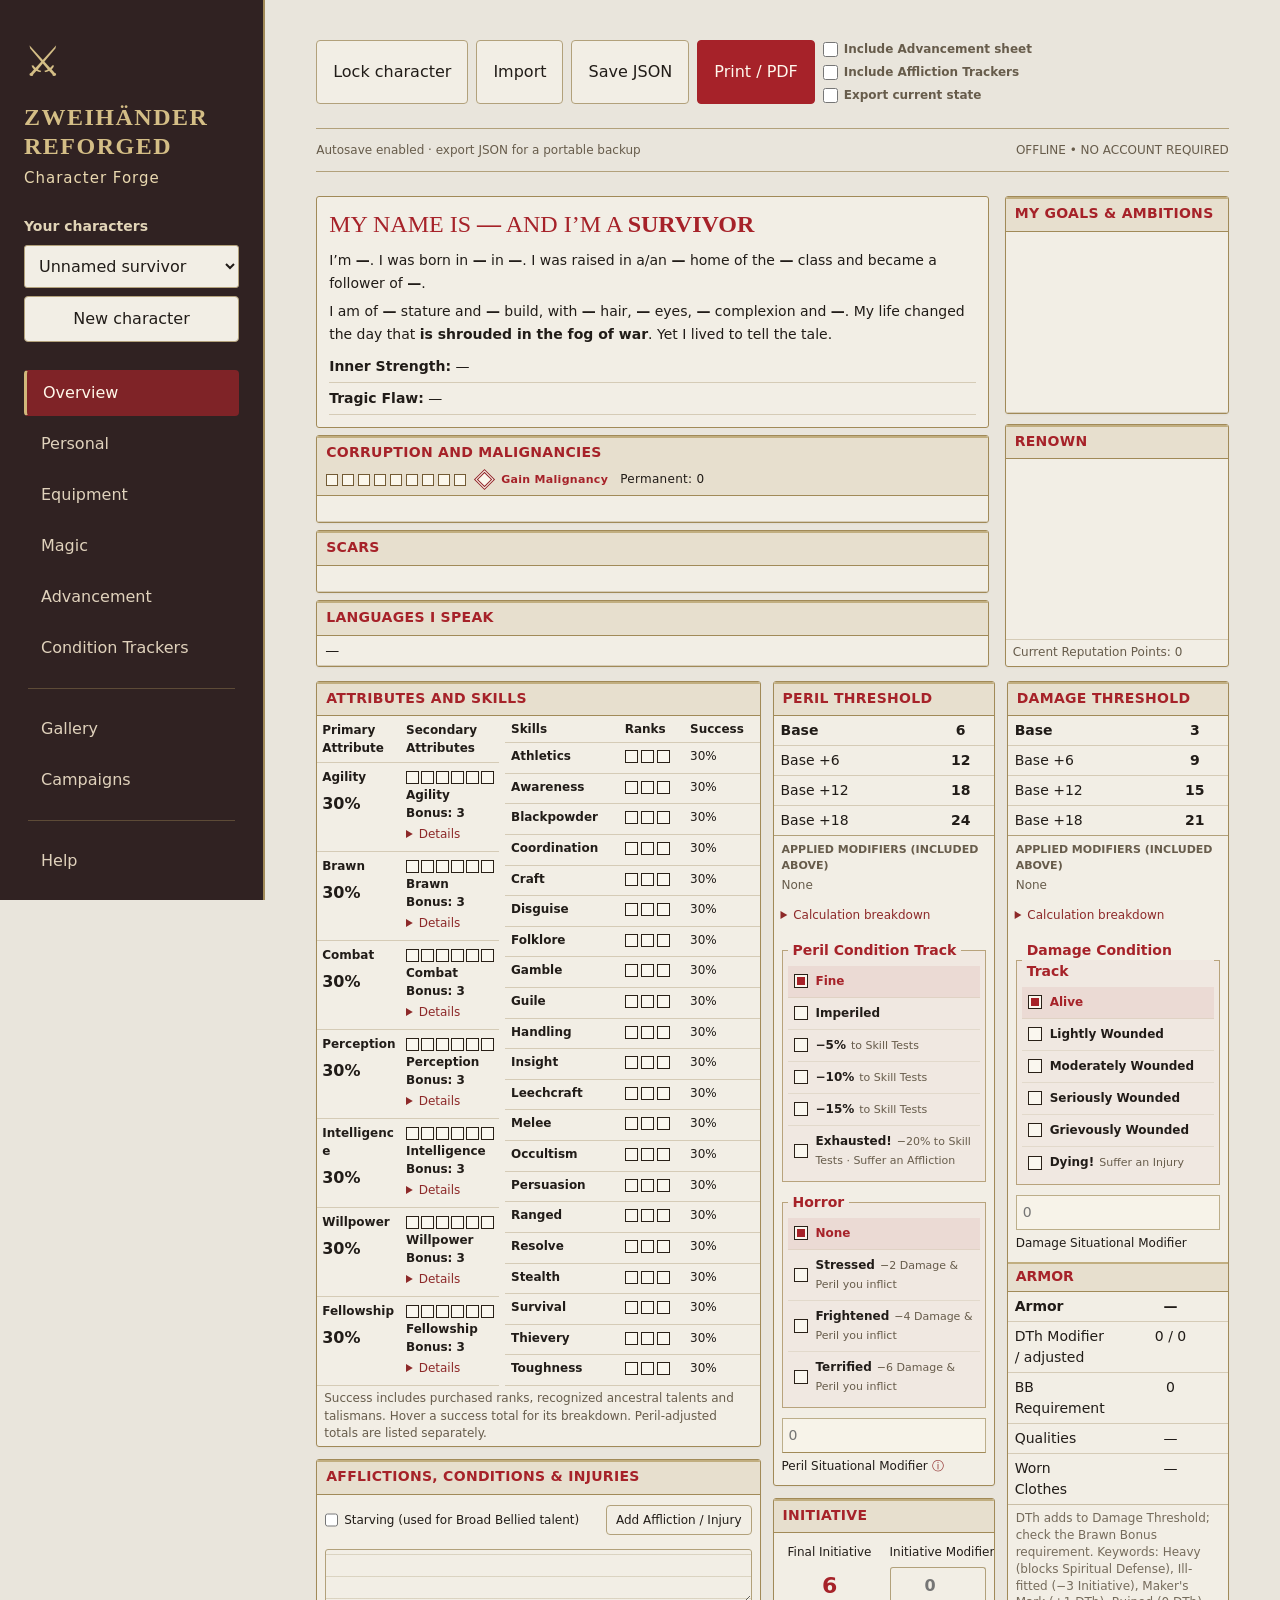
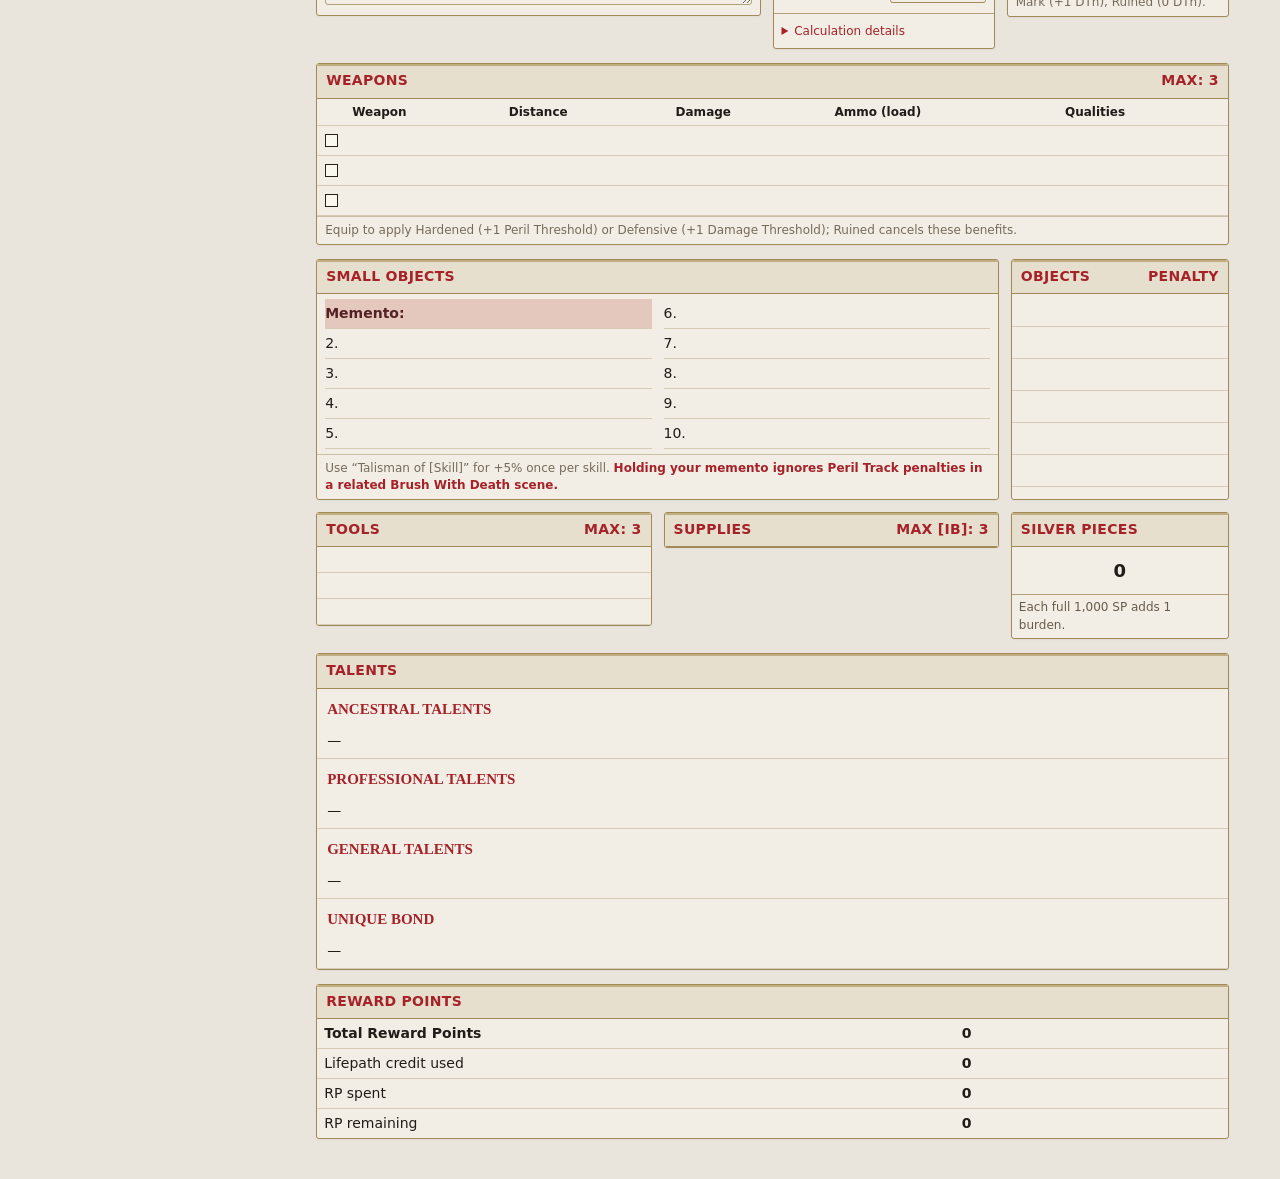
==== commit a76f5e48: "Release 1.1.11: timestamp character JSON and full backup filenames" ====
--- a/Character Forge.html
+++ b/Character Forge.html
@@ -1243,7 +1243,7 @@
  let activeCharacterId=null;const added=backup.characters.map(c=>{const id=freshId();if(c.id===backup.activeCharacterId)activeCharacterId=id;return {id,values:{...c.values},locked:c.locked===true,campaignId:c.campaignId?mapping.get(c.campaignId):null};});
  return {characters:[...existingCharacters,...added],campaigns:nextCampaigns,activeCharacterId,addedCharacters:added.length,addedCampaigns:nextCampaigns.length-existingCampaigns.length};
 }
-function exportLibraryBackup(){const blob=new Blob([JSON.stringify(createLibraryBackup(),null,2)],{type:'application/json'}),url=URL.createObjectURL(blob),link=document.createElement('a');link.href=url;link.download='Zweihander - Full Backup.json';link.click();setTimeout(()=>URL.revokeObjectURL(url),1000);}
+function exportLibraryBackup(){const blob=new Blob([JSON.stringify(createLibraryBackup(),null,2)],{type:'application/json'}),url=URL.createObjectURL(blob),link=document.createElement('a');link.href=url;link.download='Zweihander - Full Backup - '+exportTimestamp()+'.json';link.click();setTimeout(()=>URL.revokeObjectURL(url),1000);}
 function restoreLibraryBackup(backup){const plan=planBackupRestore(backup);if(!window.confirm(`Add ${plan.addedCharacters} characters and ${plan.addedCampaigns} new campaigns from this backup? Existing characters will be kept. Portraits, campaign assignments and locks will be restored.`))return false;
  characters=plan.characters;campaigns=plan.campaigns;if(plan.activeCharacterId)current=characters.find(c=>c.id===plan.activeCharacterId);persist();tab='Gallery';render();if(storage)$('status').textContent=`Restored ${plan.addedCharacters} characters and ${plan.addedCampaigns} campaigns.`;return true;}
 
@@ -1291,11 +1291,11 @@
 ['Printing and PDFs','Print / PDF creates two main sheets, plus a magic sheet when spells or rituals are recorded. Include Advancement sheet adds the profession advancement table on its own page, before magic. Include Affliction Trackers appends one page containing all Affliction and Injury tracker notes when any are recorded. Export current state is unchecked by default: checking it includes Peril/Damage/Horror stage dots, Peril-adjusted skill percentages and Horror penalties beside weapon damage. These options affect the exported annotations; saved character data stays intact. Use your browser’s Save as PDF destination for a PDF file.'],
 ['Afflictions, conditions, injuries and scars','Use the single full-width notes area on Overview for Afflictions, Conditions &amp; Injuries. Existing Injuries and Conditions notes are combined, with exact duplicate lines removed. Personal has separate Scars and Corruption and Malignancies panels. For Spiritual Defense, enter the scar count in the numeric field; this count drives its automatic bonus.'],
 ['Characters, campaigns and locks','Gallery lists saved characters and their total RP. Campaigns lets you create campaign tabs and assign characters using the dropdown or drag and drop. Locking a character disables editing, deletion and campaign reassignment until unlocked. Removing a character requires confirmation. Portrait uploads are center-cropped and resized to 256 × 256.'],
-['Saving and full backups','Changes save in this browser on this device. Save JSON exports the current character. Gallery’s Export full backup includes all characters, portraits, campaigns, assignments and lock states. Restore backup adds copies without overwriting existing characters. Back up before replacing the app file or moving to another browser or device.'],
+['Saving and full backups','Changes save in this browser on this device. Save JSON exports the current character. Character JSON and full backup filenames include the local export date and time (YYYY-MM-DD_HH-mm-ss). Gallery’s Export full backup includes all characters, portraits, campaigns, assignments and lock states. Restore backup adds copies without overwriting existing characters. Back up before replacing the app file or moving to another browser or device.'],
 ['Condition trackers','The Condition Trackers tab lets you add Affliction or Injury trackers with a name, description, duration of 1–33 days and days passed. Check a day to fill all preceding days; uncheck it to move progress back. Changing duration clamps progress to its new limit. Trackers save with the character and are included in JSON and full backups. Tracker names, duration, days passed and descriptions appear automatically in Afflictions, Conditions &amp; Injuries on Overview. Add Affliction / Injury there opens a new tracker. Print all notes arranges every tracker on one A4 page. Notes stay 3 × 3 inches when space permits and scale down together for larger sets. Use Actual size / 100% and disable browser headers and footers. Overview summaries use passed / total, for example 3 / 33. Tracker notes are for recording progress; they do not automatically apply penalties or advance with the calendar.'],
 ['Version and updates','About shows the installed version. Check for updates contacts the GitHub repository when you request it; internet access is required. If a newer version exists, Download update verifies and saves its HTML file. Export a full backup, close the app, replace Character Forge.html in the same folder and reopen it. About also links to GitHub for errors and suggestions.']
 ];return `<section class="help-page"><h3>Help</h3><p class="muted">How to use Character Forge and which mechanics it calculates automatically.</p>${mechanics.map(([title,text])=>`<article class="card help-card"><h4>${title}</h4><p>${text}</p></article>`).join('')}${talentGuide()}</section>`;}
-const APP_RELEASE={version:'1.1.10',date:'2026-11-28'};
+const APP_RELEASE={version:'1.1.11',date:'2026-11-28'};
 const UPDATE_ROOT='https://raw.githubusercontent.com/Verencius/Zweihander-Reforged-Sheet-App/main/';
 let appUpdate={status:'idle',message:'Check GitHub for a newer version.',release:null};
 function compareAppVersions(a,b){const parse=v=>/^\d+\.\d+\.\d+$/.test(String(v))?String(v).split('.').map(Number):null,x=parse(a),y=parse(b);if(!x||!y)throw Error('Invalid app version.');for(let i=0;i<3;i++)if(x[i]!==y[i])return x[i]>y[i]?1:-1;return 0;}
@@ -1339,8 +1339,9 @@
 $('editor').addEventListener('drop',e=>{const zone=e.target.closest('[data-drop-campaign]');if(!zone)return;e.preventDefault();const id=e.dataTransfer.getData('application/x-zweihander-character');if(id)assignCampaign(id,zone.dataset.dropCampaign);});
 $('library').onchange=()=>{current=characters.find(c=>c.id===$('library').value);render();};
 $('new').onclick=()=>{current=blank();characters.push(current);tab='Personal';persist();render();};
+function exportTimestamp(date=new Date()){const pad=n=>String(n).padStart(2,'0');return `${date.getFullYear()}-${pad(date.getMonth()+1)}-${pad(date.getDate())}_${pad(date.getHours())}-${pad(date.getMinutes())}-${pad(date.getSeconds())}`;}
 function exportName(values=current.values){const name=String(values.name||'').replace(/[<>:"/\\|?*\u0000-\u001f]/g,'').trim().replace(/[. ]+$/g,'');return 'Zweihander - '+(name||'Unnamed character');}
-$('export').onclick=()=>{const b=new Blob([JSON.stringify({format:'zweihander-forge',version:1,values:current.values,locked:!!current.locked,campaign:campaigns.find(c=>c.id===current.campaignId)?.name||null},null,2)],{type:'application/json'}),url=URL.createObjectURL(b),a=document.createElement('a');a.href=url;a.download=exportName()+'.json';a.click();setTimeout(()=>URL.revokeObjectURL(url),1000);};
+$('export').onclick=()=>{const b=new Blob([JSON.stringify({format:'zweihander-forge',version:1,values:current.values,locked:!!current.locked,campaign:campaigns.find(c=>c.id===current.campaignId)?.name||null},null,2)],{type:'application/json'}),url=URL.createObjectURL(b),a=document.createElement('a');a.href=url;a.download=exportName()+' - '+exportTimestamp()+'.json';a.click();setTimeout(()=>URL.revokeObjectURL(url),1000);};
 $('import').onclick=()=>$('file').click();$('file').onchange=async e=>{try{const f=e.target.files[0];if(!f)return;if(f.size>2e6)throw Error('Choose a JSON file smaller than 2 MB.');const parsed=JSON.parse(await f.text()),v=parsed.values??parsed.variables??parsed;if(!v||typeof v!=='object'||Array.isArray(v)||!Object.keys(v).some(k=>k==='name'||k.startsWith('attribute_')))throw Error('This file does not contain character fields.');if(Object.values(v).some(x=>!['string','number','boolean'].includes(typeof x)&&x!==null))throw Error('Character fields must contain text, numbers, or checkboxes.');current=blank();current.values={...current.values,...v};current.locked=parsed.locked===true;if(typeof parsed.campaign==='string'&&parsed.campaign.trim()){const existing=campaigns.find(c=>c.name.toLowerCase()===parsed.campaign.trim().toLowerCase()),campaign=existing||addCampaign(parsed.campaign);if(campaign)current.campaignId=campaign.id;}characters.push(current);persist();render();$('status').textContent='Character imported';}catch(err){$('status').textContent='Import failed: '+err.message;}e.target.value='';};
 $('backup-file').onchange=async e=>{try{const file=e.target.files[0];if(!file)return;if(file.size>50*1024*1024)throw Error('Choose a backup smaller than 50 MB.');restoreLibraryBackup(JSON.parse(await file.text()));}catch(error){$('status').textContent='Backup restore failed: '+error.message;}finally{e.target.value='';}};
 let printing=false,originalDocumentTitle;function preparePrint(){if(trackerPrintItem!==null){prepareTrackerPrint();return;}if(printing){fitPrintPages();return;}originalDocumentTitle=document.title;document.title=exportName();overview();$('print-root').innerHTML=printMarkup();
